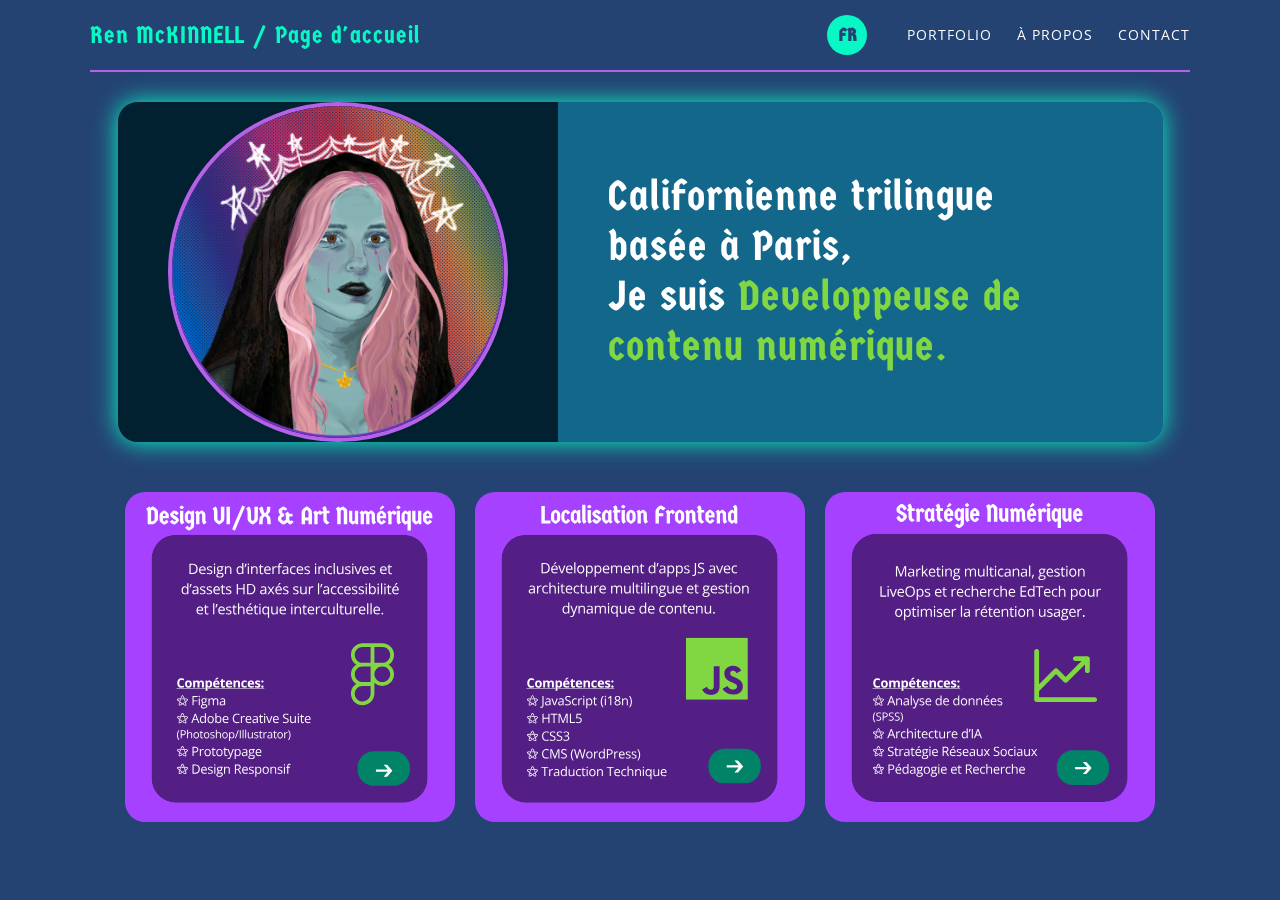
==== index.html @ fdfbebc5 "Add files via upload" ====
<!DOCTYPE html>
<html lang="fr">
<head>
    <meta charset="UTF-8">
    <meta name="viewport" content="width=device-width, initial-scale=1.0">
    <title>Ren McKINNELL / Portfolio</title>
    <link rel="icon" type="image/x-icon" href="figma herobackground.png">
    <link rel="stylesheet" href="styles.css">
    <link rel="preconnect" href="https://fonts.googleapis.com">
    <link rel="preconnect" href="https://fonts.gstatic.com" crossorigin>
    <link href="https://fonts.googleapis.com/css2?family=Germania+One&display=swap" rel="stylesheet">
    <link rel="preconnect" href="https://fonts.googleapis.com">
    <link href="https://fonts.googleapis.com/css2?family=Open+Sans:wght@400;700&display=swap" rel="stylesheet">

</head>
<body>
    <header>
        <div id="tagline">
            <h1>Ren McKINNELL / Page d'accueil</h1>
        </div>
        <a href="portfolio-fake-landing.html" class="language-bubble">FR</a>
        <nav>
            <ul>
                <li><a href="projets.html">PORTFOLIO</a></li>
                <li><a href="apropos.html">À PROPOS</a></li>
                <li><a href="contact.html">CONTACT</a></li>
            </ul>
        </nav>
    </header>
    
    <main>  
<section id="hero">
    <div class="profile-card">
        
        <div class="image-wrapper">
            <img src="portrait.png" alt="Portrait de Ren" class="circular-avatar">
        </div>
        
        <div class="text-content fade-in-text">
            <p>
                Californienne trilingue<br>
                basée à Paris,<br>
                Je suis <span class="highlight">Developpeuse de <br>contenu numérique.</span>
            </p>
        </div>
        
    </div>
</section>

        </section>
 <section id="portfolio-grid">
            <a href="projets.html" class="card-link">

                <svg width="410" height="410" viewBox="0 0 410 410" fill="none" xmlns="http://www.w3.org/2000/svg">
<rect width="410" height="410" rx="20" fill="#A541FF"/>
<g clip-path="url(#clip0_49_137)">
<rect x="33" y="53" width="343" height="333" rx="30" fill="#541F84"/>
<path d="M90.2838 95.4521C90.2838 96.8994 90.0201 98.1094 89.4927 99.082C88.9654 100.049 88.2007 100.778 87.1988 101.271C86.2027 101.757 84.9927 102 83.5689 102H80.0797V89.1504H83.9556C85.2623 89.1504 86.3873 89.3906 87.3306 89.8711C88.274 90.3457 89.0005 91.0518 89.5103 91.9893C90.0259 92.9209 90.2838 94.0752 90.2838 95.4521ZM88.7105 95.5049C88.7105 94.3506 88.5172 93.3984 88.1304 92.6484C87.7496 91.8984 87.1871 91.3418 86.4429 90.9785C85.7047 90.6094 84.7994 90.4248 83.7271 90.4248H81.5738V100.717H83.3931C85.1627 100.717 86.4898 100.28 87.3746 99.4072C88.2652 98.5342 88.7105 97.2334 88.7105 95.5049ZM96.2695 92.1914C97.0898 92.1914 97.7929 92.373 98.3788 92.7363C98.9648 93.0996 99.413 93.6094 99.7236 94.2656C100.034 94.916 100.189 95.6777 100.189 96.5508V97.4561H93.5361C93.5536 98.5869 93.8349 99.4482 94.3798 100.04C94.9247 100.632 95.6923 100.928 96.6825 100.928C97.2919 100.928 97.831 100.872 98.2997 100.761C98.7685 100.649 99.2548 100.485 99.7587 100.269V101.552C99.2724 101.769 98.789 101.927 98.3085 102.026C97.8339 102.126 97.2714 102.176 96.621 102.176C95.6952 102.176 94.8866 101.988 94.1952 101.613C93.5097 101.232 92.9765 100.676 92.5956 99.9434C92.2148 99.2109 92.0243 98.3145 92.0243 97.2539C92.0243 96.2168 92.1972 95.3203 92.5429 94.5645C92.8945 93.8027 93.3866 93.2168 94.0195 92.8066C94.6581 92.3965 95.4081 92.1914 96.2695 92.1914ZM96.2519 93.3867C95.4726 93.3867 94.8515 93.6416 94.3886 94.1514C93.9257 94.6611 93.6503 95.373 93.5624 96.2871H98.6601C98.6542 95.7129 98.5634 95.209 98.3876 94.7754C98.2177 94.3359 97.957 93.9961 97.6054 93.7559C97.2538 93.5098 96.8027 93.3867 96.2519 93.3867ZM108.539 99.3633C108.539 99.9785 108.384 100.497 108.074 100.919C107.769 101.335 107.329 101.648 106.755 101.859C106.187 102.07 105.507 102.176 104.716 102.176C104.042 102.176 103.459 102.123 102.967 102.018C102.475 101.912 102.044 101.763 101.675 101.569V100.225C102.068 100.418 102.536 100.594 103.081 100.752C103.626 100.91 104.183 100.989 104.751 100.989C105.583 100.989 106.187 100.854 106.562 100.585C106.937 100.315 107.124 99.9492 107.124 99.4863C107.124 99.2227 107.048 98.9912 106.896 98.792C106.749 98.5869 106.5 98.3906 106.149 98.2031C105.797 98.0098 105.311 97.7988 104.69 97.5703C104.074 97.3359 103.541 97.1045 103.09 96.876C102.645 96.6416 102.299 96.3574 102.053 96.0234C101.813 95.6895 101.693 95.2559 101.693 94.7227C101.693 93.9082 102.021 93.2842 102.677 92.8506C103.339 92.4111 104.206 92.1914 105.279 92.1914C105.859 92.1914 106.401 92.25 106.905 92.3672C107.414 92.4785 107.889 92.6309 108.328 92.8242L107.836 93.9932C107.438 93.8232 107.013 93.6797 106.562 93.5625C106.111 93.4453 105.651 93.3867 105.182 93.3867C104.508 93.3867 103.99 93.498 103.626 93.7207C103.269 93.9434 103.09 94.248 103.09 94.6348C103.09 94.9336 103.172 95.1797 103.336 95.373C103.506 95.5664 103.776 95.748 104.145 95.918C104.514 96.0879 105 96.2871 105.604 96.5156C106.207 96.7383 106.729 96.9697 107.168 97.21C107.608 97.4443 107.945 97.7314 108.179 98.0713C108.419 98.4053 108.539 98.8359 108.539 99.3633ZM111.985 92.3672V102H110.526V92.3672H111.985ZM111.273 88.7637C111.513 88.7637 111.718 88.8428 111.888 89.001C112.064 89.1533 112.152 89.3936 112.152 89.7217C112.152 90.0439 112.064 90.2842 111.888 90.4424C111.718 90.6006 111.513 90.6797 111.273 90.6797C111.021 90.6797 110.81 90.6006 110.64 90.4424C110.476 90.2842 110.394 90.0439 110.394 89.7217C110.394 89.3936 110.476 89.1533 110.64 89.001C110.81 88.8428 111.021 88.7637 111.273 88.7637ZM117.408 106.324C116.143 106.324 115.167 106.087 114.481 105.612C113.796 105.144 113.453 104.484 113.453 103.635C113.453 103.031 113.644 102.516 114.024 102.088C114.411 101.66 114.944 101.376 115.624 101.235C115.372 101.118 115.155 100.942 114.974 100.708C114.798 100.474 114.71 100.204 114.71 99.8994C114.71 99.5479 114.807 99.2402 115 98.9766C115.199 98.707 115.501 98.4492 115.905 98.2031C115.401 97.998 114.991 97.6523 114.675 97.166C114.364 96.6738 114.209 96.1025 114.209 95.4521C114.209 94.7607 114.353 94.1719 114.64 93.6855C114.927 93.1934 115.343 92.8184 115.888 92.5605C116.433 92.3027 117.092 92.1738 117.865 92.1738C118.035 92.1738 118.205 92.1826 118.375 92.2002C118.551 92.2119 118.718 92.2324 118.876 92.2617C119.034 92.2852 119.172 92.3145 119.289 92.3496H122.594V93.29L120.818 93.5098C120.994 93.7383 121.141 94.0137 121.258 94.3359C121.375 94.6582 121.434 95.0156 121.434 95.4082C121.434 96.3691 121.108 97.1338 120.458 97.7021C119.808 98.2646 118.914 98.5459 117.777 98.5459C117.508 98.5459 117.232 98.5225 116.951 98.4756C116.664 98.6338 116.444 98.8096 116.292 99.0029C116.146 99.1963 116.072 99.4189 116.072 99.6709C116.072 99.8584 116.128 100.008 116.239 100.119C116.356 100.23 116.523 100.312 116.74 100.365C116.957 100.412 117.218 100.436 117.522 100.436H119.219C120.268 100.436 121.07 100.655 121.627 101.095C122.189 101.534 122.471 102.176 122.471 103.02C122.471 104.086 122.037 104.903 121.17 105.472C120.303 106.04 119.049 106.324 117.408 106.324ZM117.452 105.182C118.249 105.182 118.908 105.1 119.43 104.936C119.957 104.777 120.35 104.546 120.607 104.241C120.871 103.942 121.003 103.585 121.003 103.169C121.003 102.782 120.915 102.489 120.739 102.29C120.563 102.097 120.306 101.968 119.966 101.903C119.626 101.833 119.21 101.798 118.718 101.798H117.048C116.614 101.798 116.236 101.865 115.914 102C115.592 102.135 115.343 102.334 115.167 102.598C114.997 102.861 114.912 103.189 114.912 103.582C114.912 104.104 115.132 104.499 115.571 104.769C116.011 105.044 116.638 105.182 117.452 105.182ZM117.83 97.4824C118.527 97.4824 119.052 97.3066 119.403 96.9551C119.755 96.6035 119.931 96.0908 119.931 95.417C119.931 94.6963 119.752 94.1572 119.395 93.7998C119.037 93.4365 118.51 93.2549 117.813 93.2549C117.145 93.2549 116.629 93.4424 116.266 93.8174C115.908 94.1865 115.729 94.7285 115.729 95.4434C115.729 96.0996 115.911 96.6035 116.274 96.9551C116.638 97.3066 117.156 97.4824 117.83 97.4824ZM128.694 92.1914C129.836 92.1914 130.701 92.4727 131.286 93.0352C131.872 93.5918 132.165 94.4883 132.165 95.7246V102H130.724V95.8213C130.724 95.0186 130.539 94.418 130.17 94.0195C129.807 93.6211 129.247 93.4219 128.492 93.4219C127.425 93.4219 126.675 93.7236 126.242 94.3271C125.808 94.9307 125.591 95.8066 125.591 96.9551V102H124.132V92.3672H125.31L125.53 93.7559H125.609C125.814 93.416 126.075 93.1318 126.391 92.9033C126.707 92.6689 127.062 92.4932 127.454 92.376C127.847 92.2529 128.26 92.1914 128.694 92.1914ZM142.555 102.176C141.336 102.176 140.369 101.76 139.654 100.928C138.945 100.096 138.591 98.8594 138.591 97.2188C138.591 95.5605 138.954 94.3096 139.681 93.4658C140.407 92.6162 141.374 92.1914 142.581 92.1914C143.091 92.1914 143.536 92.2588 143.917 92.3936C144.298 92.5283 144.626 92.71 144.901 92.9385C145.177 93.1611 145.408 93.416 145.596 93.7031H145.701C145.678 93.5215 145.654 93.2725 145.631 92.9561C145.607 92.6396 145.596 92.3818 145.596 92.1826V88.3242H147.055V102H145.877L145.657 100.629H145.596C145.414 100.916 145.183 101.177 144.901 101.411C144.626 101.646 144.295 101.833 143.908 101.974C143.527 102.108 143.076 102.176 142.555 102.176ZM142.783 100.963C143.815 100.963 144.544 100.67 144.972 100.084C145.399 99.498 145.613 98.6279 145.613 97.4736V97.21C145.613 95.9854 145.408 95.0449 144.998 94.3887C144.594 93.7324 143.856 93.4043 142.783 93.4043C141.887 93.4043 141.216 93.75 140.771 94.4414C140.325 95.127 140.103 96.0645 140.103 97.2539C140.103 98.4375 140.322 99.3516 140.762 99.9961C141.207 100.641 141.881 100.963 142.783 100.963ZM150.94 89.1504L151.072 89.3438C150.966 89.7715 150.831 90.2314 150.667 90.7236C150.503 91.21 150.325 91.6963 150.131 92.1826C149.938 92.6689 149.745 93.126 149.551 93.5537H148.479C148.567 93.2197 148.655 92.8623 148.743 92.4814C148.836 92.1006 148.924 91.7139 149.006 91.3213C149.088 90.9287 149.162 90.5479 149.226 90.1787C149.296 89.8096 149.355 89.4668 149.402 89.1504H150.94ZM153.946 92.3672V102H152.487V92.3672H153.946ZM153.234 88.7637C153.474 88.7637 153.679 88.8428 153.849 89.001C154.025 89.1533 154.113 89.3936 154.113 89.7217C154.113 90.0439 154.025 90.2842 153.849 90.4424C153.679 90.6006 153.474 90.6797 153.234 90.6797C152.982 90.6797 152.771 90.6006 152.601 90.4424C152.437 90.2842 152.355 90.0439 152.355 89.7217C152.355 89.3936 152.437 89.1533 152.601 89.001C152.771 88.8428 152.982 88.7637 153.234 88.7637ZM161.241 92.1914C162.384 92.1914 163.248 92.4727 163.834 93.0352C164.42 93.5918 164.713 94.4883 164.713 95.7246V102H163.272V95.8213C163.272 95.0186 163.087 94.418 162.718 94.0195C162.355 93.6211 161.795 93.4219 161.039 93.4219C159.973 93.4219 159.223 93.7236 158.789 94.3271C158.356 94.9307 158.139 95.8066 158.139 96.9551V102H156.68V92.3672H157.858L158.077 93.7559H158.156C158.361 93.416 158.622 93.1318 158.939 92.9033C159.255 92.6689 159.61 92.4932 160.002 92.376C160.395 92.2529 160.808 92.1914 161.241 92.1914ZM170.47 100.98C170.71 100.98 170.957 100.96 171.209 100.919C171.46 100.878 171.666 100.828 171.824 100.77V101.903C171.654 101.979 171.417 102.044 171.112 102.097C170.813 102.149 170.52 102.176 170.233 102.176C169.723 102.176 169.26 102.088 168.844 101.912C168.428 101.73 168.094 101.426 167.842 100.998C167.596 100.57 167.473 99.9785 167.473 99.2227V93.5098H166.102V92.7979L167.482 92.2266L168.062 90.1348H168.941V92.3672H171.762V93.5098H168.941V99.1787C168.941 99.7822 169.079 100.233 169.354 100.532C169.635 100.831 170.007 100.98 170.47 100.98ZM177.124 92.1914C177.944 92.1914 178.647 92.373 179.233 92.7363C179.819 93.0996 180.267 93.6094 180.578 94.2656C180.889 94.916 181.044 95.6777 181.044 96.5508V97.4561H174.391C174.408 98.5869 174.689 99.4482 175.234 100.04C175.779 100.632 176.547 100.928 177.537 100.928C178.146 100.928 178.685 100.872 179.154 100.761C179.623 100.649 180.109 100.485 180.613 100.269V101.552C180.127 101.769 179.643 101.927 179.163 102.026C178.688 102.126 178.126 102.176 177.475 102.176C176.55 102.176 175.741 101.988 175.05 101.613C174.364 101.232 173.831 100.676 173.45 99.9434C173.069 99.2109 172.879 98.3145 172.879 97.2539C172.879 96.2168 173.052 95.3203 173.397 94.5645C173.749 93.8027 174.241 93.2168 174.874 92.8066C175.513 92.3965 176.263 92.1914 177.124 92.1914ZM177.106 93.3867C176.327 93.3867 175.706 93.6416 175.243 94.1514C174.78 94.6611 174.505 95.373 174.417 96.2871H179.515C179.509 95.7129 179.418 95.209 179.242 94.7754C179.072 94.3359 178.811 93.9961 178.46 93.7559C178.108 93.5098 177.657 93.3867 177.106 93.3867ZM187.539 92.1914C187.733 92.1914 187.935 92.2031 188.146 92.2266C188.357 92.2441 188.544 92.2705 188.708 92.3057L188.524 93.6592C188.365 93.6182 188.19 93.5859 187.996 93.5625C187.803 93.5391 187.621 93.5273 187.451 93.5273C187.065 93.5273 186.698 93.6064 186.353 93.7646C186.013 93.917 185.714 94.1396 185.456 94.4326C185.198 94.7197 184.996 95.0684 184.85 95.4785C184.703 95.8828 184.63 96.334 184.63 96.832V102H183.162V92.3672H184.375L184.533 94.1426H184.595C184.794 93.7852 185.034 93.46 185.316 93.167C185.597 92.8682 185.922 92.6309 186.291 92.4551C186.666 92.2793 187.082 92.1914 187.539 92.1914ZM194.457 93.5098H192.057V102H190.598V93.5098H188.893V92.8066L190.598 92.3232V91.6816C190.598 90.873 190.718 90.2168 190.959 89.7129C191.199 89.2031 191.547 88.8281 192.004 88.5879C192.462 88.3477 193.018 88.2275 193.674 88.2275C194.044 88.2275 194.38 88.2598 194.685 88.3242C194.996 88.3887 195.268 88.4619 195.503 88.5439L195.125 89.6953C194.925 89.6309 194.7 89.5723 194.448 89.5195C194.202 89.4609 193.95 89.4316 193.692 89.4316C193.135 89.4316 192.722 89.6133 192.453 89.9766C192.189 90.334 192.057 90.8965 192.057 91.6641V92.3672H194.457V93.5098ZM199.476 92.209C200.624 92.209 201.477 92.4668 202.033 92.9824C202.59 93.498 202.868 94.3213 202.868 95.4521V102H201.805L201.523 100.576H201.453C201.184 100.928 200.902 101.224 200.609 101.464C200.316 101.698 199.977 101.877 199.59 102C199.209 102.117 198.74 102.176 198.184 102.176C197.598 102.176 197.076 102.073 196.619 101.868C196.168 101.663 195.811 101.353 195.547 100.937C195.289 100.521 195.16 99.9932 195.16 99.3545C195.16 98.3936 195.541 97.6553 196.303 97.1396C197.064 96.624 198.225 96.3428 199.783 96.2959L201.444 96.2256V95.6367C201.444 94.8047 201.266 94.2217 200.908 93.8877C200.551 93.5537 200.047 93.3867 199.396 93.3867C198.893 93.3867 198.412 93.46 197.955 93.6064C197.498 93.7529 197.064 93.9258 196.654 94.125L196.206 93.0176C196.64 92.7949 197.138 92.6045 197.7 92.4463C198.263 92.2881 198.854 92.209 199.476 92.209ZM201.427 97.2539L199.959 97.3154C198.758 97.3623 197.911 97.5586 197.419 97.9043C196.927 98.25 196.681 98.7393 196.681 99.3721C196.681 99.9229 196.848 100.33 197.182 100.594C197.516 100.857 197.958 100.989 198.509 100.989C199.364 100.989 200.064 100.752 200.609 100.277C201.154 99.8027 201.427 99.0908 201.427 98.1416V97.2539ZM209.372 102.176C208.505 102.176 207.741 101.997 207.078 101.64C206.416 101.282 205.901 100.737 205.532 100.005C205.162 99.2725 204.978 98.3496 204.978 97.2363C204.978 96.0703 205.171 95.1182 205.558 94.3799C205.951 93.6357 206.49 93.085 207.175 92.7275C207.861 92.3701 208.64 92.1914 209.513 92.1914C209.993 92.1914 210.456 92.2412 210.902 92.3408C211.353 92.4346 211.722 92.5547 212.009 92.7012L211.57 93.9229C211.277 93.8057 210.937 93.7002 210.55 93.6064C210.169 93.5127 209.812 93.4658 209.478 93.4658C208.81 93.4658 208.253 93.6094 207.808 93.8965C207.368 94.1836 207.037 94.6055 206.815 95.1621C206.598 95.7188 206.49 96.4043 206.49 97.2188C206.49 97.998 206.595 98.6631 206.806 99.2139C207.023 99.7646 207.342 100.187 207.764 100.479C208.192 100.767 208.725 100.91 209.364 100.91C209.873 100.91 210.333 100.857 210.743 100.752C211.154 100.641 211.526 100.512 211.86 100.365V101.666C211.537 101.83 211.177 101.956 210.779 102.044C210.386 102.132 209.917 102.176 209.372 102.176ZM217.494 92.1914C218.314 92.1914 219.017 92.373 219.603 92.7363C220.189 93.0996 220.637 93.6094 220.948 94.2656C221.258 94.916 221.414 95.6777 221.414 96.5508V97.4561H214.76C214.778 98.5869 215.059 99.4482 215.604 100.04C216.149 100.632 216.917 100.928 217.907 100.928C218.516 100.928 219.055 100.872 219.524 100.761C219.993 100.649 220.479 100.485 220.983 100.269V101.552C220.497 101.769 220.013 101.927 219.533 102.026C219.058 102.126 218.496 102.176 217.845 102.176C216.92 102.176 216.111 101.988 215.42 101.613C214.734 101.232 214.201 100.676 213.82 99.9434C213.439 99.2109 213.249 98.3145 213.249 97.2539C213.249 96.2168 213.422 95.3203 213.767 94.5645C214.119 93.8027 214.611 93.2168 215.244 92.8066C215.883 92.3965 216.633 92.1914 217.494 92.1914ZM217.476 93.3867C216.697 93.3867 216.076 93.6416 215.613 94.1514C215.15 94.6611 214.875 95.373 214.787 96.2871H219.884C219.879 95.7129 219.788 95.209 219.612 94.7754C219.442 94.3359 219.181 93.9961 218.83 93.7559C218.478 93.5098 218.027 93.3867 217.476 93.3867ZM229.764 99.3633C229.764 99.9785 229.608 100.497 229.298 100.919C228.993 101.335 228.554 101.648 227.98 101.859C227.411 102.07 226.731 102.176 225.94 102.176C225.267 102.176 224.684 102.123 224.191 102.018C223.699 101.912 223.269 101.763 222.899 101.569V100.225C223.292 100.418 223.761 100.594 224.306 100.752C224.851 100.91 225.407 100.989 225.976 100.989C226.808 100.989 227.411 100.854 227.786 100.585C228.161 100.315 228.349 99.9492 228.349 99.4863C228.349 99.2227 228.273 98.9912 228.12 98.792C227.974 98.5869 227.725 98.3906 227.373 98.2031C227.022 98.0098 226.535 97.7988 225.914 97.5703C225.299 97.3359 224.766 97.1045 224.314 96.876C223.869 96.6416 223.523 96.3574 223.277 96.0234C223.037 95.6895 222.917 95.2559 222.917 94.7227C222.917 93.9082 223.245 93.2842 223.901 92.8506C224.564 92.4111 225.431 92.1914 226.503 92.1914C227.083 92.1914 227.625 92.25 228.129 92.3672C228.639 92.4785 229.113 92.6309 229.553 92.8242L229.061 93.9932C228.662 93.8232 228.237 93.6797 227.786 93.5625C227.335 93.4453 226.875 93.3867 226.406 93.3867C225.732 93.3867 225.214 93.498 224.851 93.7207C224.493 93.9434 224.314 94.248 224.314 94.6348C224.314 94.9336 224.397 95.1797 224.561 95.373C224.731 95.5664 225 95.748 225.369 95.918C225.738 96.0879 226.225 96.2871 226.828 96.5156C227.432 96.7383 227.953 96.9697 228.393 97.21C228.832 97.4443 229.169 97.7314 229.403 98.0713C229.644 98.4053 229.764 98.8359 229.764 99.3633ZM237.525 92.3672V102H236.066V92.3672H237.525ZM236.813 88.7637C237.053 88.7637 237.259 88.8428 237.428 89.001C237.604 89.1533 237.692 89.3936 237.692 89.7217C237.692 90.0439 237.604 90.2842 237.428 90.4424C237.259 90.6006 237.053 90.6797 236.813 90.6797C236.561 90.6797 236.35 90.6006 236.18 90.4424C236.016 90.2842 235.934 90.0439 235.934 89.7217C235.934 89.3936 236.016 89.1533 236.18 89.001C236.35 88.8428 236.561 88.7637 236.813 88.7637ZM244.82 92.1914C245.963 92.1914 246.827 92.4727 247.413 93.0352C247.999 93.5918 248.292 94.4883 248.292 95.7246V102H246.851V95.8213C246.851 95.0186 246.666 94.418 246.297 94.0195C245.934 93.6211 245.374 93.4219 244.618 93.4219C243.552 93.4219 242.802 93.7236 242.368 94.3271C241.935 94.9307 241.718 95.8066 241.718 96.9551V102H240.259V92.3672H241.437L241.656 93.7559H241.735C241.941 93.416 242.201 93.1318 242.518 92.9033C242.834 92.6689 243.189 92.4932 243.581 92.376C243.974 92.2529 244.387 92.1914 244.82 92.1914ZM254.796 102.176C253.929 102.176 253.165 101.997 252.502 101.64C251.84 101.282 251.325 100.737 250.956 100.005C250.586 99.2725 250.402 98.3496 250.402 97.2363C250.402 96.0703 250.595 95.1182 250.982 94.3799C251.374 93.6357 251.914 93.085 252.599 92.7275C253.285 92.3701 254.064 92.1914 254.937 92.1914C255.417 92.1914 255.88 92.2412 256.326 92.3408C256.777 92.4346 257.146 92.5547 257.433 92.7012L256.994 93.9229C256.701 93.8057 256.361 93.7002 255.974 93.6064C255.593 93.5127 255.236 93.4658 254.902 93.4658C254.234 93.4658 253.677 93.6094 253.232 93.8965C252.792 94.1836 252.461 94.6055 252.239 95.1621C252.022 95.7188 251.914 96.4043 251.914 97.2188C251.914 97.998 252.019 98.6631 252.23 99.2139C252.447 99.7646 252.766 100.187 253.188 100.479C253.616 100.767 254.149 100.91 254.788 100.91C255.297 100.91 255.757 100.857 256.167 100.752C256.578 100.641 256.95 100.512 257.284 100.365V101.666C256.961 101.83 256.601 101.956 256.203 102.044C255.81 102.132 255.341 102.176 254.796 102.176ZM260.677 102H259.209V88.3242H260.677V102ZM271.356 92.3672V102H270.16L269.949 100.646H269.87C269.671 100.98 269.413 101.262 269.097 101.49C268.78 101.719 268.423 101.889 268.025 102C267.632 102.117 267.213 102.176 266.768 102.176C266.006 102.176 265.367 102.053 264.852 101.807C264.336 101.561 263.946 101.18 263.683 100.664C263.425 100.148 263.296 99.4863 263.296 98.6777V92.3672H264.773V98.5723C264.773 99.375 264.954 99.9756 265.318 100.374C265.681 100.767 266.235 100.963 266.979 100.963C267.694 100.963 268.262 100.828 268.684 100.559C269.112 100.289 269.419 99.8936 269.607 99.3721C269.794 98.8447 269.888 98.2002 269.888 97.4385V92.3672H271.356ZM280.312 99.3633C280.312 99.9785 280.157 100.497 279.846 100.919C279.542 101.335 279.102 101.648 278.528 101.859C277.96 102.07 277.28 102.176 276.489 102.176C275.815 102.176 275.232 102.123 274.74 102.018C274.248 101.912 273.817 101.763 273.448 101.569V100.225C273.84 100.418 274.309 100.594 274.854 100.752C275.399 100.91 275.956 100.989 276.524 100.989C277.356 100.989 277.96 100.854 278.335 100.585C278.71 100.315 278.897 99.9492 278.897 99.4863C278.897 99.2227 278.821 98.9912 278.669 98.792C278.522 98.5869 278.273 98.3906 277.921 98.2031C277.57 98.0098 277.084 97.7988 276.462 97.5703C275.847 97.3359 275.314 97.1045 274.863 96.876C274.418 96.6416 274.072 96.3574 273.826 96.0234C273.586 95.6895 273.465 95.2559 273.465 94.7227C273.465 93.9082 273.794 93.2842 274.45 92.8506C275.112 92.4111 275.979 92.1914 277.051 92.1914C277.631 92.1914 278.173 92.25 278.677 92.3672C279.187 92.4785 279.662 92.6309 280.101 92.8242L279.609 93.9932C279.211 93.8232 278.786 93.6797 278.335 93.5625C277.883 93.4453 277.423 93.3867 276.955 93.3867C276.281 93.3867 275.762 93.498 275.399 93.7207C275.042 93.9434 274.863 94.248 274.863 94.6348C274.863 94.9336 274.945 95.1797 275.109 95.373C275.279 95.5664 275.548 95.748 275.918 95.918C276.287 96.0879 276.773 96.2871 277.377 96.5156C277.98 96.7383 278.502 96.9697 278.941 97.21C279.38 97.4443 279.717 97.7314 279.952 98.0713C280.192 98.4053 280.312 98.8359 280.312 99.3633ZM283.758 92.3672V102H282.299V92.3672H283.758ZM283.046 88.7637C283.286 88.7637 283.491 88.8428 283.661 89.001C283.837 89.1533 283.925 89.3936 283.925 89.7217C283.925 90.0439 283.837 90.2842 283.661 90.4424C283.491 90.6006 283.286 90.6797 283.046 90.6797C282.794 90.6797 282.583 90.6006 282.413 90.4424C282.249 90.2842 282.167 90.0439 282.167 89.7217C282.167 89.3936 282.249 89.1533 282.413 89.001C282.583 88.8428 282.794 88.7637 283.046 88.7637ZM288.61 102L284.953 92.3672H286.518L288.636 98.1943C288.783 98.5928 288.932 99.0322 289.084 99.5127C289.237 99.9932 289.342 100.38 289.401 100.673H289.462C289.533 100.38 289.65 99.9932 289.814 99.5127C289.978 99.0264 290.127 98.5869 290.262 98.1943L292.38 92.3672H293.945L290.28 102H288.61ZM298.84 92.1914C299.661 92.1914 300.364 92.373 300.95 92.7363C301.536 93.0996 301.984 93.6094 302.295 94.2656C302.605 94.916 302.76 95.6777 302.76 96.5508V97.4561H296.107C296.125 98.5869 296.406 99.4482 296.951 100.04C297.496 100.632 298.263 100.928 299.254 100.928C299.863 100.928 300.402 100.872 300.871 100.761C301.339 100.649 301.826 100.485 302.33 100.269V101.552C301.843 101.769 301.36 101.927 300.88 102.026C300.405 102.126 299.842 102.176 299.192 102.176C298.266 102.176 297.458 101.988 296.766 101.613C296.081 101.232 295.548 100.676 295.167 99.9434C294.786 99.2109 294.595 98.3145 294.595 97.2539C294.595 96.2168 294.768 95.3203 295.114 94.5645C295.465 93.8027 295.958 93.2168 296.59 92.8066C297.229 92.3965 297.979 92.1914 298.84 92.1914ZM298.823 93.3867C298.044 93.3867 297.423 93.6416 296.96 94.1514C296.497 94.6611 296.221 95.373 296.133 96.2871H301.231C301.225 95.7129 301.134 95.209 300.959 94.7754C300.789 94.3359 300.528 93.9961 300.176 93.7559C299.825 93.5098 299.374 93.3867 298.823 93.3867ZM311.11 99.3633C311.11 99.9785 310.955 100.497 310.645 100.919C310.34 101.335 309.9 101.648 309.326 101.859C308.758 102.07 308.078 102.176 307.287 102.176C306.613 102.176 306.03 102.123 305.538 102.018C305.046 101.912 304.615 101.763 304.246 101.569V100.225C304.639 100.418 305.107 100.594 305.652 100.752C306.197 100.91 306.754 100.989 307.322 100.989C308.154 100.989 308.758 100.854 309.133 100.585C309.508 100.315 309.695 99.9492 309.695 99.4863C309.695 99.2227 309.619 98.9912 309.467 98.792C309.32 98.5869 309.071 98.3906 308.72 98.2031C308.368 98.0098 307.882 97.7988 307.261 97.5703C306.646 97.3359 306.112 97.1045 305.661 96.876C305.216 96.6416 304.87 96.3574 304.624 96.0234C304.384 95.6895 304.264 95.2559 304.264 94.7227C304.264 93.9082 304.592 93.2842 305.248 92.8506C305.91 92.4111 306.777 92.1914 307.85 92.1914C308.43 92.1914 308.972 92.25 309.476 92.3672C309.985 92.4785 310.46 92.6309 310.899 92.8242L310.407 93.9932C310.009 93.8232 309.584 93.6797 309.133 93.5625C308.682 93.4453 308.222 93.3867 307.753 93.3867C307.079 93.3867 306.561 93.498 306.197 93.7207C305.84 93.9434 305.661 94.248 305.661 94.6348C305.661 94.9336 305.743 95.1797 305.907 95.373C306.077 95.5664 306.347 95.748 306.716 95.918C307.085 96.0879 307.571 96.2871 308.175 96.5156C308.778 96.7383 309.3 96.9697 309.739 97.21C310.179 97.4443 310.516 97.7314 310.75 98.0713C310.99 98.4053 311.11 98.8359 311.11 99.3633ZM321.122 92.1914C321.942 92.1914 322.645 92.373 323.231 92.7363C323.817 93.0996 324.265 93.6094 324.576 94.2656C324.886 94.916 325.042 95.6777 325.042 96.5508V97.4561H318.388C318.406 98.5869 318.687 99.4482 319.232 100.04C319.777 100.632 320.545 100.928 321.535 100.928C322.144 100.928 322.683 100.872 323.152 100.761C323.621 100.649 324.107 100.485 324.611 100.269V101.552C324.125 101.769 323.641 101.927 323.161 102.026C322.686 102.126 322.124 102.176 321.473 102.176C320.548 102.176 319.739 101.988 319.048 101.613C318.362 101.232 317.829 100.676 317.448 99.9434C317.067 99.2109 316.877 98.3145 316.877 97.2539C316.877 96.2168 317.05 95.3203 317.395 94.5645C317.747 93.8027 318.239 93.2168 318.872 92.8066C319.51 92.3965 320.26 92.1914 321.122 92.1914ZM321.104 93.3867C320.325 93.3867 319.704 93.6416 319.241 94.1514C318.778 94.6611 318.503 95.373 318.415 96.2871H323.512C323.507 95.7129 323.416 95.209 323.24 94.7754C323.07 94.3359 322.809 93.9961 322.458 93.7559C322.106 93.5098 321.655 93.3867 321.104 93.3867ZM330.272 100.98C330.512 100.98 330.758 100.96 331.01 100.919C331.262 100.878 331.467 100.828 331.625 100.77V101.903C331.455 101.979 331.218 102.044 330.913 102.097C330.614 102.149 330.321 102.176 330.034 102.176C329.524 102.176 329.062 102.088 328.646 101.912C328.23 101.73 327.896 101.426 327.644 100.998C327.398 100.57 327.274 99.9785 327.274 99.2227V93.5098H325.903V92.7979L327.283 92.2266L327.863 90.1348H328.742V92.3672H331.564V93.5098H328.742V99.1787C328.742 99.7822 328.88 100.233 329.155 100.532C329.437 100.831 329.809 100.98 330.272 100.98ZM74.2652 127.176C73.0464 127.176 72.0796 126.76 71.3648 125.928C70.6558 125.096 70.3013 123.859 70.3013 122.219C70.3013 120.561 70.6646 119.31 71.3911 118.466C72.1177 117.616 73.0845 117.191 74.2915 117.191C74.8013 117.191 75.2466 117.259 75.6275 117.394C76.0083 117.528 76.3364 117.71 76.6118 117.938C76.8872 118.161 77.1187 118.416 77.3062 118.703H77.4116C77.3882 118.521 77.3648 118.272 77.3413 117.956C77.3179 117.64 77.3062 117.382 77.3062 117.183V113.324H78.7652V127H77.5874L77.3677 125.629H77.3062C77.1245 125.916 76.8931 126.177 76.6118 126.411C76.3364 126.646 76.0054 126.833 75.6187 126.974C75.2378 127.108 74.7866 127.176 74.2652 127.176ZM74.4937 125.963C75.5249 125.963 76.2544 125.67 76.6821 125.084C77.1099 124.498 77.3237 123.628 77.3237 122.474V122.21C77.3237 120.985 77.1187 120.045 76.7085 119.389C76.3042 118.732 75.5659 118.404 74.4937 118.404C73.5972 118.404 72.9263 118.75 72.481 119.441C72.0357 120.127 71.813 121.064 71.813 122.254C71.813 123.438 72.0327 124.352 72.4722 124.996C72.9175 125.641 73.5913 125.963 74.4937 125.963ZM82.6503 114.15L82.7821 114.344C82.6766 114.771 82.5419 115.231 82.3778 115.724C82.2137 116.21 82.035 116.696 81.8417 117.183C81.6483 117.669 81.455 118.126 81.2616 118.554H80.1893C80.2772 118.22 80.3651 117.862 80.453 117.481C80.5468 117.101 80.6346 116.714 80.7167 116.321C80.7987 115.929 80.8719 115.548 80.9364 115.179C81.0067 114.81 81.0653 114.467 81.1122 114.15H82.6503ZM87.801 117.209C88.9494 117.209 89.802 117.467 90.3586 117.982C90.9153 118.498 91.1936 119.321 91.1936 120.452V127H90.1301L89.8489 125.576H89.7785C89.509 125.928 89.2278 126.224 88.9348 126.464C88.6418 126.698 88.302 126.877 87.9153 127C87.5344 127.117 87.0657 127.176 86.509 127.176C85.9231 127.176 85.4016 127.073 84.9446 126.868C84.4934 126.663 84.136 126.353 83.8723 125.937C83.6145 125.521 83.4856 124.993 83.4856 124.354C83.4856 123.394 83.8664 122.655 84.6282 122.14C85.3899 121.624 86.55 121.343 88.1086 121.296L89.7698 121.226V120.637C89.7698 119.805 89.591 119.222 89.2336 118.888C88.8762 118.554 88.3723 118.387 87.7219 118.387C87.218 118.387 86.7375 118.46 86.2805 118.606C85.8235 118.753 85.3899 118.926 84.9797 119.125L84.5315 118.018C84.9651 117.795 85.4631 117.604 86.0256 117.446C86.5881 117.288 87.1799 117.209 87.801 117.209ZM89.7522 122.254L88.2844 122.315C87.0832 122.362 86.2366 122.559 85.7444 122.904C85.2522 123.25 85.0061 123.739 85.0061 124.372C85.0061 124.923 85.1731 125.33 85.5071 125.594C85.841 125.857 86.2834 125.989 86.8342 125.989C87.6897 125.989 88.3899 125.752 88.9348 125.277C89.4797 124.803 89.7522 124.091 89.7522 123.142V122.254ZM100.071 124.363C100.071 124.979 99.9156 125.497 99.6051 125.919C99.3004 126.335 98.8609 126.648 98.2867 126.859C97.7184 127.07 97.0387 127.176 96.2477 127.176C95.5738 127.176 94.9908 127.123 94.4986 127.018C94.0064 126.912 93.5758 126.763 93.2066 126.569V125.225C93.5992 125.418 94.068 125.594 94.6129 125.752C95.1578 125.91 95.7144 125.989 96.2828 125.989C97.1148 125.989 97.7184 125.854 98.0934 125.585C98.4684 125.315 98.6559 124.949 98.6559 124.486C98.6559 124.223 98.5797 123.991 98.4273 123.792C98.2809 123.587 98.0318 123.391 97.6803 123.203C97.3287 123.01 96.8424 122.799 96.2213 122.57C95.6061 122.336 95.0728 122.104 94.6217 121.876C94.1764 121.642 93.8307 121.357 93.5846 121.023C93.3443 120.689 93.2242 120.256 93.2242 119.723C93.2242 118.908 93.5523 118.284 94.2086 117.851C94.8707 117.411 95.7379 117.191 96.8102 117.191C97.3902 117.191 97.9322 117.25 98.4361 117.367C98.9459 117.479 99.4205 117.631 99.86 117.824L99.3678 118.993C98.9693 118.823 98.5445 118.68 98.0934 118.562C97.6422 118.445 97.1822 118.387 96.7135 118.387C96.0396 118.387 95.5211 118.498 95.1578 118.721C94.8004 118.943 94.6217 119.248 94.6217 119.635C94.6217 119.934 94.7037 120.18 94.8678 120.373C95.0377 120.566 95.3072 120.748 95.6764 120.918C96.0455 121.088 96.5318 121.287 97.1353 121.516C97.7389 121.738 98.2603 121.97 98.6998 122.21C99.1393 122.444 99.4762 122.731 99.7105 123.071C99.9508 123.405 100.071 123.836 100.071 124.363ZM108.289 124.363C108.289 124.979 108.134 125.497 107.823 125.919C107.519 126.335 107.079 126.648 106.505 126.859C105.936 127.07 105.257 127.176 104.466 127.176C103.792 127.176 103.209 127.123 102.717 127.018C102.225 126.912 101.794 126.763 101.425 126.569V125.225C101.817 125.418 102.286 125.594 102.831 125.752C103.376 125.91 103.933 125.989 104.501 125.989C105.333 125.989 105.936 125.854 106.311 125.585C106.686 125.315 106.874 124.949 106.874 124.486C106.874 124.223 106.798 123.991 106.645 123.792C106.499 123.587 106.25 123.391 105.898 123.203C105.547 123.01 105.061 122.799 104.439 122.57C103.824 122.336 103.291 122.104 102.84 121.876C102.394 121.642 102.049 121.357 101.803 121.023C101.562 120.689 101.442 120.256 101.442 119.723C101.442 118.908 101.77 118.284 102.427 117.851C103.089 117.411 103.956 117.191 105.028 117.191C105.608 117.191 106.15 117.25 106.654 117.367C107.164 117.479 107.639 117.631 108.078 117.824L107.586 118.993C107.187 118.823 106.763 118.68 106.311 118.562C105.86 118.445 105.4 118.387 104.932 118.387C104.258 118.387 103.739 118.498 103.376 118.721C103.019 118.943 102.84 119.248 102.84 119.635C102.84 119.934 102.922 120.18 103.086 120.373C103.256 120.566 103.525 120.748 103.894 120.918C104.264 121.088 104.75 121.287 105.353 121.516C105.957 121.738 106.478 121.97 106.918 122.21C107.357 122.444 107.694 122.731 107.929 123.071C108.169 123.405 108.289 123.836 108.289 124.363ZM113.985 117.191C114.805 117.191 115.508 117.373 116.094 117.736C116.68 118.1 117.128 118.609 117.439 119.266C117.749 119.916 117.905 120.678 117.905 121.551V122.456H111.251C111.269 123.587 111.55 124.448 112.095 125.04C112.64 125.632 113.408 125.928 114.398 125.928C115.007 125.928 115.546 125.872 116.015 125.761C116.484 125.649 116.97 125.485 117.474 125.269V126.552C116.988 126.769 116.504 126.927 116.024 127.026C115.549 127.126 114.987 127.176 114.336 127.176C113.41 127.176 112.602 126.988 111.91 126.613C111.225 126.232 110.692 125.676 110.311 124.943C109.93 124.211 109.74 123.314 109.74 122.254C109.74 121.217 109.912 120.32 110.258 119.564C110.61 118.803 111.102 118.217 111.735 117.807C112.373 117.396 113.123 117.191 113.985 117.191ZM113.967 118.387C113.188 118.387 112.567 118.642 112.104 119.151C111.641 119.661 111.366 120.373 111.278 121.287H116.375C116.369 120.713 116.279 120.209 116.103 119.775C115.933 119.336 115.672 118.996 115.321 118.756C114.969 118.51 114.518 118.387 113.967 118.387ZM123.134 125.98C123.375 125.98 123.621 125.96 123.873 125.919C124.125 125.878 124.33 125.828 124.488 125.77V126.903C124.318 126.979 124.081 127.044 123.776 127.097C123.477 127.149 123.184 127.176 122.897 127.176C122.387 127.176 121.924 127.088 121.508 126.912C121.092 126.73 120.758 126.426 120.507 125.998C120.26 125.57 120.137 124.979 120.137 124.223V118.51H118.766V117.798L120.146 117.227L120.726 115.135H121.605V117.367H124.426V118.51H121.605V124.179C121.605 124.782 121.743 125.233 122.018 125.532C122.299 125.831 122.672 125.98 123.134 125.98ZM132.311 124.363C132.311 124.979 132.155 125.497 131.845 125.919C131.54 126.335 131.101 126.648 130.526 126.859C129.958 127.07 129.278 127.176 128.487 127.176C127.814 127.176 127.231 127.123 126.738 127.018C126.246 126.912 125.815 126.763 125.446 126.569V125.225C125.839 125.418 126.308 125.594 126.853 125.752C127.397 125.91 127.954 125.989 128.522 125.989C129.355 125.989 129.958 125.854 130.333 125.585C130.708 125.315 130.896 124.949 130.896 124.486C130.896 124.223 130.819 123.991 130.667 123.792C130.521 123.587 130.272 123.391 129.92 123.203C129.568 123.01 129.082 122.799 128.461 122.57C127.846 122.336 127.313 122.104 126.861 121.876C126.416 121.642 126.07 121.357 125.824 121.023C125.584 120.689 125.464 120.256 125.464 119.723C125.464 118.908 125.792 118.284 126.448 117.851C127.11 117.411 127.978 117.191 129.05 117.191C129.63 117.191 130.172 117.25 130.676 117.367C131.186 117.479 131.66 117.631 132.1 117.824L131.607 118.993C131.209 118.823 130.784 118.68 130.333 118.562C129.882 118.445 129.422 118.387 128.953 118.387C128.279 118.387 127.761 118.498 127.397 118.721C127.04 118.943 126.861 119.248 126.861 119.635C126.861 119.934 126.943 120.18 127.107 120.373C127.277 120.566 127.547 120.748 127.916 120.918C128.285 121.088 128.772 121.287 129.375 121.516C129.979 121.738 130.5 121.97 130.939 122.21C131.379 122.444 131.716 122.731 131.95 123.071C132.19 123.405 132.311 123.836 132.311 124.363ZM148.571 127H147.077V120.944H140.327V127H138.833V114.15H140.327V119.626H147.077V114.15H148.571V127ZM161.948 120.452C161.948 121.899 161.685 123.109 161.157 124.082C160.63 125.049 159.865 125.778 158.863 126.271C157.867 126.757 156.657 127 155.234 127H151.744V114.15H155.62C156.927 114.15 158.052 114.391 158.995 114.871C159.939 115.346 160.665 116.052 161.175 116.989C161.691 117.921 161.948 119.075 161.948 120.452ZM160.375 120.505C160.375 119.351 160.182 118.398 159.795 117.648C159.414 116.898 158.852 116.342 158.108 115.979C157.369 115.609 156.464 115.425 155.392 115.425H153.238V125.717H155.058C156.827 125.717 158.154 125.28 159.039 124.407C159.93 123.534 160.375 122.233 160.375 120.505ZM172.144 117.209C173.293 117.209 174.145 117.467 174.702 117.982C175.259 118.498 175.537 119.321 175.537 120.452V127H174.473L174.192 125.576H174.122C173.852 125.928 173.571 126.224 173.278 126.464C172.985 126.698 172.645 126.877 172.259 127C171.878 127.117 171.409 127.176 170.852 127.176C170.266 127.176 169.745 127.073 169.288 126.868C168.837 126.663 168.479 126.353 168.216 125.937C167.958 125.521 167.829 124.993 167.829 124.354C167.829 123.394 168.21 122.655 168.972 122.14C169.733 121.624 170.893 121.343 172.452 121.296L174.113 121.226V120.637C174.113 119.805 173.934 119.222 173.577 118.888C173.22 118.554 172.716 118.387 172.065 118.387C171.561 118.387 171.081 118.46 170.624 118.606C170.167 118.753 169.733 118.926 169.323 119.125L168.875 118.018C169.308 117.795 169.806 117.604 170.369 117.446C170.931 117.288 171.523 117.209 172.144 117.209ZM174.096 122.254L172.628 122.315C171.427 122.362 170.58 122.559 170.088 122.904C169.596 123.25 169.349 123.739 169.349 124.372C169.349 124.923 169.516 125.33 169.85 125.594C170.184 125.857 170.627 125.989 171.178 125.989C172.033 125.989 172.733 125.752 173.278 125.277C173.823 124.803 174.096 124.091 174.096 123.142V122.254ZM180.477 122.069L177.146 117.367H178.816L181.356 121.076L183.887 117.367H185.539L182.208 122.069L185.724 127H184.054L181.356 123.071L178.64 127H176.987L180.477 122.069ZM190.954 117.191C191.774 117.191 192.477 117.373 193.063 117.736C193.649 118.1 194.097 118.609 194.408 119.266C194.718 119.916 194.874 120.678 194.874 121.551V122.456H188.22C188.238 123.587 188.519 124.448 189.064 125.04C189.609 125.632 190.377 125.928 191.367 125.928C191.976 125.928 192.515 125.872 192.984 125.761C193.453 125.649 193.939 125.485 194.443 125.269V126.552C193.957 126.769 193.473 126.927 192.993 127.026C192.518 127.126 191.956 127.176 191.305 127.176C190.379 127.176 189.571 126.988 188.879 126.613C188.194 126.232 187.661 125.676 187.28 124.943C186.899 124.211 186.709 123.314 186.709 122.254C186.709 121.217 186.881 120.32 187.227 119.564C187.579 118.803 188.071 118.217 188.704 117.807C189.342 117.396 190.092 117.191 190.954 117.191ZM190.936 118.387C190.157 118.387 189.536 118.642 189.073 119.151C188.61 119.661 188.335 120.373 188.247 121.287H193.344C193.338 120.713 193.248 120.209 193.072 119.775C192.902 119.336 192.641 118.996 192.29 118.756C191.938 118.51 191.487 118.387 190.936 118.387ZM193.371 113.21V113.386C193.253 113.556 193.092 113.761 192.887 114.001C192.688 114.235 192.465 114.484 192.219 114.748C191.973 115.006 191.724 115.252 191.472 115.486C191.226 115.721 190.998 115.923 190.787 116.093H189.811V115.882C189.999 115.659 190.204 115.393 190.426 115.082C190.649 114.766 190.866 114.443 191.077 114.115C191.288 113.781 191.463 113.479 191.604 113.21H193.371ZM203.224 124.363C203.224 124.979 203.068 125.497 202.758 125.919C202.453 126.335 202.014 126.648 201.439 126.859C200.871 127.07 200.191 127.176 199.4 127.176C198.726 127.176 198.143 127.123 197.651 127.018C197.159 126.912 196.728 126.763 196.359 126.569V125.225C196.752 125.418 197.221 125.594 197.766 125.752C198.31 125.91 198.867 125.989 199.435 125.989C200.267 125.989 200.871 125.854 201.246 125.585C201.621 125.315 201.809 124.949 201.809 124.486C201.809 124.223 201.732 123.991 201.58 123.792C201.434 123.587 201.184 123.391 200.833 123.203C200.481 123.01 199.995 122.799 199.374 122.57C198.759 122.336 198.225 122.104 197.774 121.876C197.329 121.642 196.983 121.357 196.737 121.023C196.497 120.689 196.377 120.256 196.377 119.723C196.377 118.908 196.705 118.284 197.361 117.851C198.023 117.411 198.891 117.191 199.963 117.191C200.543 117.191 201.085 117.25 201.589 117.367C202.099 117.479 202.573 117.631 203.013 117.824L202.52 118.993C202.122 118.823 201.697 118.68 201.246 118.562C200.795 118.445 200.335 118.387 199.866 118.387C199.192 118.387 198.674 118.498 198.31 118.721C197.953 118.943 197.774 119.248 197.774 119.635C197.774 119.934 197.856 120.18 198.02 120.373C198.19 120.566 198.46 120.748 198.829 120.918C199.198 121.088 199.684 121.287 200.288 121.516C200.892 121.738 201.413 121.97 201.852 122.21C202.292 122.444 202.629 122.731 202.863 123.071C203.103 123.405 203.224 123.836 203.224 124.363ZM215.757 124.363C215.757 124.979 215.602 125.497 215.292 125.919C214.987 126.335 214.548 126.648 213.973 126.859C213.405 127.07 212.725 127.176 211.934 127.176C211.26 127.176 210.677 127.123 210.185 127.018C209.693 126.912 209.262 126.763 208.893 126.569V125.225C209.286 125.418 209.755 125.594 210.299 125.752C210.844 125.91 211.401 125.989 211.969 125.989C212.801 125.989 213.405 125.854 213.78 125.585C214.155 125.315 214.342 124.949 214.342 124.486C214.342 124.223 214.266 123.991 214.114 123.792C213.967 123.587 213.718 123.391 213.367 123.203C213.015 123.01 212.529 122.799 211.908 122.57C211.293 122.336 210.759 122.104 210.308 121.876C209.863 121.642 209.517 121.357 209.271 121.023C209.031 120.689 208.911 120.256 208.911 119.723C208.911 118.908 209.239 118.284 209.895 117.851C210.557 117.411 211.424 117.191 212.497 117.191C213.077 117.191 213.619 117.25 214.123 117.367C214.632 117.479 215.107 117.631 215.547 117.824L215.054 118.993C214.656 118.823 214.231 118.68 213.78 118.562C213.329 118.445 212.869 118.387 212.4 118.387C211.726 118.387 211.208 118.498 210.844 118.721C210.487 118.943 210.308 119.248 210.308 119.635C210.308 119.934 210.39 120.18 210.554 120.373C210.724 120.566 210.994 120.748 211.363 120.918C211.732 121.088 212.218 121.287 212.822 121.516C213.425 121.738 213.947 121.97 214.386 122.21C214.826 122.444 215.163 122.731 215.397 123.071C215.637 123.405 215.757 123.836 215.757 124.363ZM225.698 117.367V127H224.503L224.292 125.646H224.213C224.014 125.98 223.756 126.262 223.439 126.49C223.123 126.719 222.766 126.889 222.367 127C221.975 127.117 221.556 127.176 221.11 127.176C220.349 127.176 219.71 127.053 219.194 126.807C218.679 126.561 218.289 126.18 218.025 125.664C217.768 125.148 217.639 124.486 217.639 123.678V117.367H219.115V123.572C219.115 124.375 219.297 124.976 219.66 125.374C220.023 125.767 220.577 125.963 221.321 125.963C222.036 125.963 222.604 125.828 223.026 125.559C223.454 125.289 223.762 124.894 223.949 124.372C224.137 123.845 224.23 123.2 224.23 122.438V117.367H225.698ZM232.8 117.191C232.994 117.191 233.196 117.203 233.407 117.227C233.618 117.244 233.805 117.271 233.969 117.306L233.785 118.659C233.626 118.618 233.451 118.586 233.257 118.562C233.064 118.539 232.882 118.527 232.712 118.527C232.326 118.527 231.959 118.606 231.614 118.765C231.274 118.917 230.975 119.14 230.717 119.433C230.459 119.72 230.257 120.068 230.111 120.479C229.964 120.883 229.891 121.334 229.891 121.832V127H228.423V117.367H229.636L229.794 119.143H229.856C230.055 118.785 230.295 118.46 230.577 118.167C230.858 117.868 231.183 117.631 231.552 117.455C231.927 117.279 232.343 117.191 232.8 117.191ZM241.212 127H239.744V113.324H241.212V127ZM245.088 114.15L245.22 114.344C245.115 114.771 244.98 115.231 244.816 115.724C244.652 116.21 244.473 116.696 244.28 117.183C244.086 117.669 243.893 118.126 243.7 118.554H242.627C242.715 118.22 242.803 117.862 242.891 117.481C242.985 117.101 243.073 116.714 243.155 116.321C243.237 115.929 243.31 115.548 243.374 115.179C243.445 114.81 243.503 114.467 243.55 114.15H245.088ZM250.239 117.209C251.387 117.209 252.24 117.467 252.797 117.982C253.353 118.498 253.632 119.321 253.632 120.452V127H252.568L252.287 125.576H252.217C251.947 125.928 251.666 126.224 251.373 126.464C251.08 126.698 250.74 126.877 250.353 127C249.972 127.117 249.504 127.176 248.947 127.176C248.361 127.176 247.84 127.073 247.383 126.868C246.931 126.663 246.574 126.353 246.31 125.937C246.053 125.521 245.924 124.993 245.924 124.354C245.924 123.394 246.304 122.655 247.066 122.14C247.828 121.624 248.988 121.343 250.547 121.296L252.208 121.226V120.637C252.208 119.805 252.029 119.222 251.672 118.888C251.314 118.554 250.81 118.387 250.16 118.387C249.656 118.387 249.176 118.46 248.719 118.606C248.262 118.753 247.828 118.926 247.418 119.125L246.97 118.018C247.403 117.795 247.901 117.604 248.464 117.446C249.026 117.288 249.618 117.209 250.239 117.209ZM252.19 122.254L250.722 122.315C249.521 122.362 248.675 122.559 248.182 122.904C247.69 123.25 247.444 123.739 247.444 124.372C247.444 124.923 247.611 125.33 247.945 125.594C248.279 125.857 248.721 125.989 249.272 125.989C250.128 125.989 250.828 125.752 251.373 125.277C251.918 124.803 252.19 124.091 252.19 123.142V122.254ZM260.136 127.176C259.269 127.176 258.504 126.997 257.842 126.64C257.18 126.282 256.664 125.737 256.295 125.005C255.926 124.272 255.741 123.35 255.741 122.236C255.741 121.07 255.935 120.118 256.321 119.38C256.714 118.636 257.253 118.085 257.939 117.728C258.624 117.37 259.403 117.191 260.277 117.191C260.757 117.191 261.22 117.241 261.665 117.341C262.116 117.435 262.486 117.555 262.773 117.701L262.333 118.923C262.04 118.806 261.7 118.7 261.314 118.606C260.933 118.513 260.575 118.466 260.241 118.466C259.573 118.466 259.017 118.609 258.571 118.896C258.132 119.184 257.801 119.605 257.578 120.162C257.361 120.719 257.253 121.404 257.253 122.219C257.253 122.998 257.359 123.663 257.569 124.214C257.786 124.765 258.106 125.187 258.527 125.479C258.955 125.767 259.488 125.91 260.127 125.91C260.637 125.91 261.097 125.857 261.507 125.752C261.917 125.641 262.289 125.512 262.623 125.365V126.666C262.301 126.83 261.941 126.956 261.542 127.044C261.15 127.132 260.681 127.176 260.136 127.176ZM268.407 127.176C267.54 127.176 266.775 126.997 266.113 126.64C265.451 126.282 264.935 125.737 264.566 125.005C264.197 124.272 264.012 123.35 264.012 122.236C264.012 121.07 264.206 120.118 264.592 119.38C264.985 118.636 265.524 118.085 266.209 117.728C266.895 117.37 267.674 117.191 268.547 117.191C269.028 117.191 269.491 117.241 269.936 117.341C270.387 117.435 270.756 117.555 271.043 117.701L270.604 118.923C270.311 118.806 269.971 118.7 269.584 118.606C269.204 118.513 268.846 118.466 268.512 118.466C267.844 118.466 267.288 118.609 266.842 118.896C266.403 119.184 266.072 119.605 265.849 120.162C265.632 120.719 265.524 121.404 265.524 122.219C265.524 122.998 265.629 123.663 265.84 124.214C266.057 124.765 266.376 125.187 266.798 125.479C267.226 125.767 267.759 125.91 268.398 125.91C268.908 125.91 269.368 125.857 269.778 125.752C270.188 125.641 270.56 125.512 270.894 125.365V126.666C270.572 126.83 270.211 126.956 269.813 127.044C269.42 127.132 268.952 127.176 268.407 127.176ZM276.528 117.191C277.349 117.191 278.052 117.373 278.638 117.736C279.224 118.1 279.672 118.609 279.982 119.266C280.293 119.916 280.448 120.678 280.448 121.551V122.456H273.795C273.812 123.587 274.094 124.448 274.639 125.04C275.183 125.632 275.951 125.928 276.941 125.928C277.551 125.928 278.09 125.872 278.558 125.761C279.027 125.649 279.514 125.485 280.017 125.269V126.552C279.531 126.769 279.048 126.927 278.567 127.026C278.093 127.126 277.53 127.176 276.88 127.176C275.954 127.176 275.145 126.988 274.454 126.613C273.768 126.232 273.235 125.676 272.854 124.943C272.474 124.211 272.283 123.314 272.283 122.254C272.283 121.217 272.456 120.32 272.802 119.564C273.153 118.803 273.645 118.217 274.278 117.807C274.917 117.396 275.667 117.191 276.528 117.191ZM276.511 118.387C275.731 118.387 275.11 118.642 274.647 119.151C274.184 119.661 273.909 120.373 273.821 121.287H278.919C278.913 120.713 278.822 120.209 278.646 119.775C278.476 119.336 278.216 118.996 277.864 118.756C277.513 118.51 277.061 118.387 276.511 118.387ZM288.798 124.363C288.798 124.979 288.643 125.497 288.332 125.919C288.028 126.335 287.588 126.648 287.014 126.859C286.446 127.07 285.766 127.176 284.975 127.176C284.301 127.176 283.718 127.123 283.226 127.018C282.734 126.912 282.303 126.763 281.934 126.569V125.225C282.326 125.418 282.795 125.594 283.34 125.752C283.885 125.91 284.442 125.989 285.01 125.989C285.842 125.989 286.446 125.854 286.821 125.585C287.196 125.315 287.383 124.949 287.383 124.486C287.383 124.223 287.307 123.991 287.155 123.792C287.008 123.587 286.759 123.391 286.407 123.203C286.056 123.01 285.57 122.799 284.948 122.57C284.333 122.336 283.8 122.104 283.349 121.876C282.904 121.642 282.558 121.357 282.312 121.023C282.072 120.689 281.951 120.256 281.951 119.723C281.951 118.908 282.28 118.284 282.936 117.851C283.598 117.411 284.465 117.191 285.537 117.191C286.117 117.191 286.659 117.25 287.163 117.367C287.673 117.479 288.148 117.631 288.587 117.824L288.095 118.993C287.697 118.823 287.272 118.68 286.821 118.562C286.369 118.445 285.909 118.387 285.441 118.387C284.767 118.387 284.248 118.498 283.885 118.721C283.528 118.943 283.349 119.248 283.349 119.635C283.349 119.934 283.431 120.18 283.595 120.373C283.765 120.566 284.034 120.748 284.404 120.918C284.773 121.088 285.259 121.287 285.863 121.516C286.466 121.738 286.988 121.97 287.427 122.21C287.866 122.444 288.203 122.731 288.438 123.071C288.678 123.405 288.798 123.836 288.798 124.363ZM297.016 124.363C297.016 124.979 296.861 125.497 296.55 125.919C296.246 126.335 295.806 126.648 295.232 126.859C294.664 127.07 293.984 127.176 293.193 127.176C292.519 127.176 291.936 127.123 291.444 127.018C290.952 126.912 290.521 126.763 290.152 126.569V125.225C290.545 125.418 291.013 125.594 291.558 125.752C292.103 125.91 292.66 125.989 293.228 125.989C294.06 125.989 294.664 125.854 295.039 125.585C295.414 125.315 295.601 124.949 295.601 124.486C295.601 124.223 295.525 123.991 295.373 123.792C295.226 123.587 294.977 123.391 294.626 123.203C294.274 123.01 293.788 122.799 293.167 122.57C292.551 122.336 292.018 122.104 291.567 121.876C291.122 121.642 290.776 121.357 290.53 121.023C290.29 120.689 290.17 120.256 290.17 119.723C290.17 118.908 290.498 118.284 291.154 117.851C291.816 117.411 292.683 117.191 293.755 117.191C294.336 117.191 294.878 117.25 295.381 117.367C295.891 117.479 296.366 117.631 296.805 117.824L296.313 118.993C295.915 118.823 295.49 118.68 295.039 118.562C294.587 118.445 294.128 118.387 293.659 118.387C292.985 118.387 292.466 118.498 292.103 118.721C291.746 118.943 291.567 119.248 291.567 119.635C291.567 119.934 291.649 120.18 291.813 120.373C291.983 120.566 292.253 120.748 292.622 120.918C292.991 121.088 293.477 121.287 294.081 121.516C294.684 121.738 295.206 121.97 295.645 122.21C296.085 122.444 296.421 122.731 296.656 123.071C296.896 123.405 297.016 123.836 297.016 124.363ZM300.462 117.367V127H299.003V117.367H300.462ZM299.75 113.764C299.99 113.764 300.195 113.843 300.365 114.001C300.541 114.153 300.629 114.394 300.629 114.722C300.629 115.044 300.541 115.284 300.365 115.442C300.195 115.601 299.99 115.68 299.75 115.68C299.498 115.68 299.287 115.601 299.117 115.442C298.953 115.284 298.871 115.044 298.871 114.722C298.871 114.394 298.953 114.153 299.117 114.001C299.287 113.843 299.498 113.764 299.75 113.764ZM304.655 113.324V116.743C304.655 117.136 304.643 117.517 304.619 117.886C304.602 118.255 304.587 118.542 304.576 118.747H304.655C304.918 118.313 305.299 117.947 305.797 117.648C306.295 117.35 306.931 117.2 307.704 117.2C308.911 117.2 309.872 117.619 310.587 118.457C311.308 119.289 311.668 120.528 311.668 122.175C311.668 123.259 311.504 124.173 311.176 124.917C310.848 125.661 310.385 126.224 309.787 126.604C309.19 126.985 308.484 127.176 307.669 127.176C306.908 127.176 306.281 127.035 305.788 126.754C305.302 126.467 304.927 126.118 304.663 125.708H304.549L304.25 127H303.196V113.324H304.655ZM307.467 118.422C306.77 118.422 306.216 118.56 305.806 118.835C305.396 119.104 305.1 119.515 304.918 120.065C304.742 120.61 304.655 121.302 304.655 122.14V122.219C304.655 123.432 304.857 124.36 305.261 125.005C305.665 125.644 306.401 125.963 307.467 125.963C308.364 125.963 309.034 125.635 309.48 124.979C309.931 124.322 310.157 123.385 310.157 122.166C310.157 120.924 309.934 119.989 309.489 119.362C309.049 118.735 308.375 118.422 307.467 118.422ZM315.316 117.367V127H313.857V117.367H315.316ZM314.604 113.764C314.844 113.764 315.049 113.843 315.219 114.001C315.395 114.153 315.483 114.394 315.483 114.722C315.483 115.044 315.395 115.284 315.219 115.442C315.049 115.601 314.844 115.68 314.604 115.68C314.352 115.68 314.141 115.601 313.971 115.442C313.807 115.284 313.725 115.044 313.725 114.722C313.725 114.394 313.807 114.153 313.971 114.001C314.141 113.843 314.352 113.764 314.604 113.764ZM319.518 127H318.05V113.324H319.518V127ZM323.702 117.367V127H322.243V117.367H323.702ZM322.99 113.764C323.23 113.764 323.435 113.843 323.605 114.001C323.781 114.153 323.869 114.394 323.869 114.722C323.869 115.044 323.781 115.284 323.605 115.442C323.435 115.601 323.23 115.68 322.99 115.68C322.738 115.68 322.527 115.601 322.357 115.442C322.193 115.284 322.111 115.044 322.111 114.722C322.111 114.394 322.193 114.153 322.357 114.001C322.527 113.843 322.738 113.764 322.99 113.764ZM329.547 125.98C329.787 125.98 330.033 125.96 330.285 125.919C330.537 125.878 330.742 125.828 330.9 125.77V126.903C330.73 126.979 330.493 127.044 330.188 127.097C329.889 127.149 329.596 127.176 329.309 127.176C328.8 127.176 328.337 127.088 327.921 126.912C327.505 126.73 327.171 126.426 326.919 125.998C326.673 125.57 326.55 124.979 326.55 124.223V118.51H325.178V117.798L326.558 117.227L327.138 115.135H328.017V117.367H330.839V118.51H328.017V124.179C328.017 124.782 328.155 125.233 328.43 125.532C328.712 125.831 329.084 125.98 329.547 125.98ZM336.2 117.191C337.021 117.191 337.724 117.373 338.31 117.736C338.896 118.1 339.344 118.609 339.654 119.266C339.965 119.916 340.12 120.678 340.12 121.551V122.456H333.467C333.484 123.587 333.766 124.448 334.311 125.04C334.856 125.632 335.623 125.928 336.613 125.928C337.223 125.928 337.762 125.872 338.231 125.761C338.699 125.649 339.186 125.485 339.69 125.269V126.552C339.203 126.769 338.72 126.927 338.239 127.026C337.765 127.126 337.202 127.176 336.552 127.176C335.626 127.176 334.818 126.988 334.126 126.613C333.441 126.232 332.907 125.676 332.526 124.943C332.146 124.211 331.955 123.314 331.955 122.254C331.955 121.217 332.128 120.32 332.474 119.564C332.825 118.803 333.318 118.217 333.95 117.807C334.589 117.396 335.339 117.191 336.2 117.191ZM336.183 118.387C335.403 118.387 334.782 118.642 334.319 119.151C333.857 119.661 333.581 120.373 333.493 121.287H338.591C338.585 120.713 338.494 120.209 338.318 119.775C338.149 119.336 337.888 118.996 337.536 118.756C337.185 118.51 336.734 118.387 336.183 118.387ZM338.617 113.21V113.386C338.5 113.556 338.339 113.761 338.134 114.001C337.935 114.235 337.712 114.484 337.466 114.748C337.22 115.006 336.971 115.252 336.719 115.486C336.473 115.721 336.244 115.923 336.033 116.093H335.058V115.882C335.245 115.659 335.45 115.393 335.673 115.082C335.896 114.766 336.112 114.443 336.323 114.115C336.534 113.781 336.71 113.479 336.851 113.21H338.617ZM93.1054 142.191C93.9257 142.191 94.6288 142.373 95.2148 142.736C95.8007 143.1 96.2489 143.609 96.5595 144.266C96.87 144.916 97.0253 145.678 97.0253 146.551V147.456H90.372C90.3896 148.587 90.6708 149.448 91.2157 150.04C91.7607 150.632 92.5282 150.928 93.5185 150.928C94.1279 150.928 94.6669 150.872 95.1357 150.761C95.6044 150.649 96.0907 150.485 96.5947 150.269V151.552C96.1083 151.769 95.6249 151.927 95.1445 152.026C94.6698 152.126 94.1073 152.176 93.457 152.176C92.5312 152.176 91.7226 151.988 91.0312 151.613C90.3456 151.232 89.8124 150.676 89.4316 149.943C89.0507 149.211 88.8603 148.314 88.8603 147.254C88.8603 146.217 89.0331 145.32 89.3788 144.564C89.7304 143.803 90.2226 143.217 90.8554 142.807C91.4941 142.396 92.2441 142.191 93.1054 142.191ZM93.0878 143.387C92.3085 143.387 91.6874 143.642 91.2245 144.151C90.7616 144.661 90.4863 145.373 90.3984 146.287H95.496C95.4902 145.713 95.3993 145.209 95.2236 144.775C95.0536 144.336 94.7929 143.996 94.4413 143.756C94.0898 143.51 93.6386 143.387 93.0878 143.387ZM102.255 150.98C102.495 150.98 102.741 150.96 102.993 150.919C103.245 150.878 103.45 150.828 103.609 150.77V151.903C103.439 151.979 103.201 152.044 102.897 152.097C102.598 152.149 102.305 152.176 102.018 152.176C101.508 152.176 101.045 152.088 100.629 151.912C100.213 151.73 99.8792 151.426 99.6272 150.998C99.3811 150.57 99.2581 149.979 99.2581 149.223V143.51H97.887V142.798L99.2669 142.227L99.847 140.135H100.726V142.367H103.547V143.51H100.726V149.179C100.726 149.782 100.864 150.233 101.139 150.532C101.42 150.831 101.792 150.98 102.255 150.98ZM110.983 152H109.516V138.324H110.983V152ZM114.86 139.15L114.992 139.344C114.886 139.771 114.751 140.231 114.587 140.724C114.423 141.21 114.244 141.696 114.051 142.183C113.858 142.669 113.664 143.126 113.471 143.554H112.399C112.487 143.22 112.575 142.862 112.662 142.481C112.756 142.101 112.844 141.714 112.926 141.321C113.008 140.929 113.081 140.548 113.146 140.179C113.216 139.81 113.275 139.467 113.322 139.15H114.86ZM120.116 142.191C120.936 142.191 121.639 142.373 122.225 142.736C122.811 143.1 123.259 143.609 123.57 144.266C123.881 144.916 124.036 145.678 124.036 146.551V147.456H117.383C117.4 148.587 117.681 149.448 118.226 150.04C118.771 150.632 119.539 150.928 120.529 150.928C121.138 150.928 121.677 150.872 122.146 150.761C122.615 150.649 123.101 150.485 123.605 150.269V151.552C123.119 151.769 122.635 151.927 122.155 152.026C121.68 152.126 121.118 152.176 120.468 152.176C119.542 152.176 118.733 151.988 118.042 151.613C117.356 151.232 116.823 150.676 116.442 149.943C116.061 149.211 115.871 148.314 115.871 147.254C115.871 146.217 116.044 145.32 116.389 144.564C116.741 143.803 117.233 143.217 117.866 142.807C118.505 142.396 119.255 142.191 120.116 142.191ZM120.098 143.387C119.319 143.387 118.698 143.642 118.235 144.151C117.772 144.661 117.497 145.373 117.409 146.287H122.507C122.501 145.713 122.41 145.209 122.234 144.775C122.064 144.336 121.803 143.996 121.452 143.756C121.1 143.51 120.649 143.387 120.098 143.387ZM132.386 149.363C132.386 149.979 132.231 150.497 131.92 150.919C131.615 151.335 131.176 151.648 130.602 151.859C130.033 152.07 129.354 152.176 128.563 152.176C127.889 152.176 127.306 152.123 126.814 152.018C126.321 151.912 125.891 151.763 125.522 151.569V150.225C125.914 150.418 126.383 150.594 126.928 150.752C127.473 150.91 128.029 150.989 128.598 150.989C129.43 150.989 130.033 150.854 130.408 150.585C130.783 150.315 130.971 149.949 130.971 149.486C130.971 149.223 130.895 148.991 130.742 148.792C130.596 148.587 130.347 148.391 129.995 148.203C129.644 148.01 129.157 147.799 128.536 147.57C127.921 147.336 127.388 147.104 126.937 146.876C126.491 146.642 126.146 146.357 125.899 146.023C125.659 145.689 125.539 145.256 125.539 144.723C125.539 143.908 125.867 143.284 126.524 142.851C127.186 142.411 128.053 142.191 129.125 142.191C129.705 142.191 130.247 142.25 130.751 142.367C131.261 142.479 131.735 142.631 132.175 142.824L131.683 143.993C131.284 143.823 130.859 143.68 130.408 143.562C129.957 143.445 129.497 143.387 129.028 143.387C128.355 143.387 127.836 143.498 127.473 143.721C127.115 143.943 126.937 144.248 126.937 144.635C126.937 144.934 127.019 145.18 127.183 145.373C127.353 145.566 127.622 145.748 127.991 145.918C128.36 146.088 128.847 146.287 129.45 146.516C130.054 146.738 130.575 146.97 131.015 147.21C131.454 147.444 131.791 147.731 132.025 148.071C132.266 148.405 132.386 148.836 132.386 149.363ZM137.484 150.98C137.724 150.98 137.97 150.96 138.222 150.919C138.474 150.878 138.679 150.828 138.837 150.77V151.903C138.667 151.979 138.43 152.044 138.125 152.097C137.827 152.149 137.534 152.176 137.247 152.176C136.737 152.176 136.274 152.088 135.858 151.912C135.442 151.73 135.108 151.426 134.856 150.998C134.61 150.57 134.487 149.979 134.487 149.223V143.51H133.116V142.798L134.496 142.227L135.076 140.135H135.955V142.367H138.776V143.51H135.955V149.179C135.955 149.782 136.092 150.233 136.368 150.532C136.649 150.831 137.021 150.98 137.484 150.98ZM141.887 138.324V142.411C141.887 142.646 141.882 142.883 141.87 143.123C141.858 143.357 141.838 143.574 141.808 143.773H141.905C142.104 143.434 142.356 143.149 142.661 142.921C142.971 142.687 143.323 142.511 143.716 142.394C144.108 142.271 144.524 142.209 144.964 142.209C145.737 142.209 146.382 142.332 146.897 142.578C147.419 142.824 147.808 143.205 148.066 143.721C148.33 144.236 148.462 144.904 148.462 145.725V152H147.02V145.821C147.02 145.019 146.836 144.418 146.467 144.02C146.103 143.621 145.544 143.422 144.788 143.422C144.073 143.422 143.502 143.56 143.074 143.835C142.652 144.104 142.347 144.503 142.16 145.03C141.978 145.558 141.887 146.202 141.887 146.964V152H140.429V138.324H141.887ZM154.817 142.191C155.637 142.191 156.34 142.373 156.926 142.736C157.512 143.1 157.96 143.609 158.271 144.266C158.581 144.916 158.736 145.678 158.736 146.551V147.456H152.083C152.101 148.587 152.382 149.448 152.927 150.04C153.472 150.632 154.239 150.928 155.23 150.928C155.839 150.928 156.378 150.872 156.847 150.761C157.316 150.649 157.802 150.485 158.306 150.269V151.552C157.819 151.769 157.336 151.927 156.856 152.026C156.381 152.126 155.819 152.176 155.168 152.176C154.242 152.176 153.434 151.988 152.742 151.613C152.057 151.232 151.524 150.676 151.143 149.943C150.762 149.211 150.571 148.314 150.571 147.254C150.571 146.217 150.744 145.32 151.09 144.564C151.442 143.803 151.934 143.217 152.567 142.807C153.205 142.396 153.955 142.191 154.817 142.191ZM154.799 143.387C154.02 143.387 153.399 143.642 152.936 144.151C152.473 144.661 152.197 145.373 152.11 146.287H157.207C157.201 145.713 157.111 145.209 156.935 144.775C156.765 144.336 156.504 143.996 156.152 143.756C155.801 143.51 155.35 143.387 154.799 143.387ZM157.234 138.21V138.386C157.116 138.556 156.955 138.761 156.75 139.001C156.551 139.235 156.328 139.484 156.082 139.748C155.836 140.006 155.587 140.252 155.335 140.486C155.089 140.721 154.861 140.923 154.65 141.093H153.674V140.882C153.861 140.659 154.067 140.393 154.289 140.082C154.512 139.766 154.729 139.443 154.94 139.115C155.151 138.781 155.326 138.479 155.467 138.21H157.234ZM163.966 150.98C164.207 150.98 164.453 150.96 164.705 150.919C164.957 150.878 165.162 150.828 165.32 150.77V151.903C165.15 151.979 164.913 152.044 164.608 152.097C164.309 152.149 164.016 152.176 163.729 152.176C163.219 152.176 162.756 152.088 162.34 151.912C161.924 151.73 161.59 151.426 161.338 150.998C161.092 150.57 160.969 149.979 160.969 149.223V143.51H159.598V142.798L160.978 142.227L161.558 140.135H162.437V142.367H165.258V143.51H162.437V149.179C162.437 149.782 162.575 150.233 162.85 150.532C163.131 150.831 163.503 150.98 163.966 150.98ZM168.37 142.367V152H166.911V142.367H168.37ZM167.658 138.764C167.898 138.764 168.103 138.843 168.273 139.001C168.449 139.153 168.537 139.394 168.537 139.722C168.537 140.044 168.449 140.284 168.273 140.442C168.103 140.601 167.898 140.68 167.658 140.68C167.406 140.68 167.195 140.601 167.025 140.442C166.861 140.284 166.779 140.044 166.779 139.722C166.779 139.394 166.861 139.153 167.025 139.001C167.195 138.843 167.406 138.764 167.658 138.764ZM177.564 156.307V152.176C177.564 151.947 177.57 151.684 177.581 151.385C177.593 151.086 177.614 150.828 177.643 150.611H177.546C177.277 151.057 176.893 151.429 176.395 151.728C175.897 152.026 175.255 152.176 174.47 152.176C173.292 152.176 172.346 151.76 171.631 150.928C170.916 150.096 170.559 148.854 170.559 147.201C170.559 146.117 170.723 145.203 171.051 144.459C171.379 143.715 171.842 143.152 172.44 142.771C173.043 142.385 173.746 142.191 174.549 142.191C175.317 142.191 175.944 142.344 176.43 142.648C176.916 142.947 177.297 143.313 177.573 143.747H177.643L177.863 142.367H179.023V156.307H177.564ZM174.742 150.963C175.422 150.963 175.967 150.837 176.377 150.585C176.787 150.327 177.086 149.94 177.274 149.425C177.467 148.909 177.57 148.268 177.581 147.5V147.192C177.581 145.95 177.37 145.01 176.948 144.371C176.527 143.727 175.791 143.404 174.742 143.404C173.84 143.404 173.169 143.75 172.73 144.441C172.29 145.127 172.071 146.059 172.071 147.236C172.071 148.414 172.29 149.331 172.73 149.987C173.169 150.638 173.84 150.963 174.742 150.963ZM189.719 142.367V152H188.524L188.313 150.646H188.234C188.035 150.98 187.777 151.262 187.461 151.49C187.144 151.719 186.787 151.889 186.388 152C185.996 152.117 185.577 152.176 185.131 152.176C184.37 152.176 183.731 152.053 183.215 151.807C182.7 151.561 182.31 151.18 182.046 150.664C181.789 150.148 181.66 149.486 181.66 148.678V142.367H183.136V148.572C183.136 149.375 183.318 149.976 183.681 150.374C184.045 150.767 184.598 150.963 185.342 150.963C186.057 150.963 186.626 150.828 187.047 150.559C187.475 150.289 187.783 149.894 187.97 149.372C188.158 148.845 188.252 148.2 188.252 147.438V142.367H189.719ZM196.153 142.191C196.974 142.191 197.677 142.373 198.263 142.736C198.849 143.1 199.297 143.609 199.607 144.266C199.918 144.916 200.073 145.678 200.073 146.551V147.456H193.42C193.437 148.587 193.719 149.448 194.264 150.04C194.809 150.632 195.576 150.928 196.566 150.928C197.176 150.928 197.715 150.872 198.184 150.761C198.652 150.649 199.139 150.485 199.643 150.269V151.552C199.156 151.769 198.673 151.927 198.192 152.026C197.718 152.126 197.155 152.176 196.505 152.176C195.579 152.176 194.77 151.988 194.079 151.613C193.394 151.232 192.86 150.676 192.479 149.943C192.099 149.211 191.908 148.314 191.908 147.254C191.908 146.217 192.081 145.32 192.427 144.564C192.778 143.803 193.27 143.217 193.903 142.807C194.542 142.396 195.292 142.191 196.153 142.191ZM196.136 143.387C195.356 143.387 194.735 143.642 194.272 144.151C193.81 144.661 193.534 145.373 193.446 146.287H198.544C198.538 145.713 198.447 145.209 198.271 144.775C198.102 144.336 197.841 143.996 197.489 143.756C197.138 143.51 196.686 143.387 196.136 143.387ZM207.966 142.367V152H206.508V142.367H207.966ZM207.255 138.764C207.495 138.764 207.7 138.843 207.87 139.001C208.046 139.153 208.133 139.394 208.133 139.722C208.133 140.044 208.046 140.284 207.87 140.442C207.7 140.601 207.495 140.68 207.255 140.68C207.003 140.68 206.792 140.601 206.622 140.442C206.458 140.284 206.376 140.044 206.376 139.722C206.376 139.394 206.458 139.153 206.622 139.001C206.792 138.843 207.003 138.764 207.255 138.764ZM215.262 142.191C216.404 142.191 217.269 142.473 217.855 143.035C218.44 143.592 218.733 144.488 218.733 145.725V152H217.292V145.821C217.292 145.019 217.107 144.418 216.738 144.02C216.375 143.621 215.815 143.422 215.06 143.422C213.993 143.422 213.243 143.724 212.81 144.327C212.376 144.931 212.159 145.807 212.159 146.955V152H210.7V142.367H211.878L212.098 143.756H212.177C212.382 143.416 212.643 143.132 212.959 142.903C213.275 142.669 213.63 142.493 214.022 142.376C214.415 142.253 214.828 142.191 215.262 142.191ZM224.491 150.98C224.731 150.98 224.977 150.96 225.229 150.919C225.481 150.878 225.686 150.828 225.844 150.77V151.903C225.674 151.979 225.437 152.044 225.132 152.097C224.833 152.149 224.54 152.176 224.253 152.176C223.744 152.176 223.281 152.088 222.865 151.912C222.449 151.73 222.115 151.426 221.863 150.998C221.617 150.57 221.494 149.979 221.494 149.223V143.51H220.122V142.798L221.502 142.227L222.082 140.135H222.961V142.367H225.783V143.51H222.961V149.179C222.961 149.782 223.099 150.233 223.374 150.532C223.656 150.831 224.028 150.98 224.491 150.98ZM231.144 142.191C231.965 142.191 232.668 142.373 233.254 142.736C233.84 143.1 234.288 143.609 234.598 144.266C234.909 144.916 235.064 145.678 235.064 146.551V147.456H228.411C228.428 148.587 228.71 149.448 229.255 150.04C229.8 150.632 230.567 150.928 231.557 150.928C232.167 150.928 232.706 150.872 233.175 150.761C233.643 150.649 234.13 150.485 234.634 150.269V151.552C234.147 151.769 233.664 151.927 233.183 152.026C232.709 152.126 232.146 152.176 231.496 152.176C230.57 152.176 229.761 151.988 229.07 151.613C228.385 151.232 227.851 150.676 227.47 149.943C227.09 149.211 226.899 148.314 226.899 147.254C226.899 146.217 227.072 145.32 227.418 144.564C227.769 143.803 228.261 143.217 228.894 142.807C229.533 142.396 230.283 142.191 231.144 142.191ZM231.127 143.387C230.347 143.387 229.726 143.642 229.263 144.151C228.801 144.661 228.525 145.373 228.437 146.287H233.535C233.529 145.713 233.438 145.209 233.262 144.775C233.093 144.336 232.832 143.996 232.48 143.756C232.129 143.51 231.678 143.387 231.127 143.387ZM241.56 142.191C241.753 142.191 241.955 142.203 242.166 142.227C242.377 142.244 242.565 142.271 242.729 142.306L242.544 143.659C242.386 143.618 242.21 143.586 242.017 143.562C241.823 143.539 241.642 143.527 241.472 143.527C241.085 143.527 240.719 143.606 240.373 143.765C240.033 143.917 239.734 144.14 239.477 144.433C239.219 144.72 239.017 145.068 238.87 145.479C238.724 145.883 238.651 146.334 238.651 146.832V152H237.183V142.367H238.396L238.554 144.143H238.615C238.815 143.785 239.055 143.46 239.336 143.167C239.617 142.868 239.943 142.631 240.312 142.455C240.687 142.279 241.103 142.191 241.56 142.191ZM248.046 152.176C247.179 152.176 246.415 151.997 245.752 151.64C245.09 151.282 244.575 150.737 244.206 150.005C243.836 149.272 243.652 148.35 243.652 147.236C243.652 146.07 243.845 145.118 244.232 144.38C244.624 143.636 245.164 143.085 245.849 142.728C246.535 142.37 247.314 142.191 248.187 142.191C248.667 142.191 249.13 142.241 249.576 142.341C250.027 142.435 250.396 142.555 250.683 142.701L250.244 143.923C249.951 143.806 249.611 143.7 249.224 143.606C248.843 143.513 248.486 143.466 248.152 143.466C247.484 143.466 246.927 143.609 246.482 143.896C246.042 144.184 245.711 144.605 245.489 145.162C245.272 145.719 245.164 146.404 245.164 147.219C245.164 147.998 245.269 148.663 245.48 149.214C245.697 149.765 246.016 150.187 246.438 150.479C246.866 150.767 247.399 150.91 248.038 150.91C248.547 150.91 249.007 150.857 249.417 150.752C249.828 150.641 250.2 150.512 250.534 150.365V151.666C250.211 151.83 249.851 151.956 249.453 152.044C249.06 152.132 248.591 152.176 248.046 152.176ZM260.413 142.367V152H259.218L259.007 150.646H258.928C258.728 150.98 258.471 151.262 258.154 151.49C257.838 151.719 257.48 151.889 257.082 152C256.689 152.117 256.27 152.176 255.825 152.176C255.063 152.176 254.425 152.053 253.909 151.807C253.393 151.561 253.004 151.18 252.74 150.664C252.482 150.148 252.353 149.486 252.353 148.678V142.367H253.83V148.572C253.83 149.375 254.012 149.976 254.375 150.374C254.738 150.767 255.292 150.963 256.036 150.963C256.751 150.963 257.319 150.828 257.741 150.559C258.169 150.289 258.476 149.894 258.664 149.372C258.851 148.845 258.945 148.2 258.945 147.438V142.367H260.413ZM264.606 152H263.138V138.324H264.606V152ZM270.442 150.98C270.682 150.98 270.928 150.96 271.18 150.919C271.432 150.878 271.637 150.828 271.795 150.77V151.903C271.626 151.979 271.388 152.044 271.084 152.097C270.785 152.149 270.492 152.176 270.205 152.176C269.695 152.176 269.232 152.088 268.816 151.912C268.4 151.73 268.066 151.426 267.814 150.998C267.568 150.57 267.445 149.979 267.445 149.223V143.51H266.074V142.798L267.454 142.227L268.034 140.135H268.913V142.367H271.734V143.51H268.913V149.179C268.913 149.782 269.05 150.233 269.326 150.532C269.607 150.831 269.979 150.98 270.442 150.98ZM281.341 142.367V152H280.145L279.934 150.646H279.855C279.656 150.98 279.398 151.262 279.082 151.49C278.766 151.719 278.408 151.889 278.01 152C277.617 152.117 277.198 152.176 276.753 152.176C275.991 152.176 275.352 152.053 274.837 151.807C274.321 151.561 273.932 151.18 273.668 150.664C273.41 150.148 273.281 149.486 273.281 148.678V142.367H274.758V148.572C274.758 149.375 274.939 149.976 275.303 150.374C275.666 150.767 276.22 150.963 276.964 150.963C277.679 150.963 278.247 150.828 278.669 150.559C279.097 150.289 279.404 149.894 279.592 149.372C279.779 148.845 279.873 148.2 279.873 147.438V142.367H281.341ZM288.443 142.191C288.636 142.191 288.838 142.203 289.049 142.227C289.26 142.244 289.448 142.271 289.612 142.306L289.427 143.659C289.269 143.618 289.093 143.586 288.9 143.562C288.706 143.539 288.525 143.527 288.355 143.527C287.968 143.527 287.602 143.606 287.256 143.765C286.916 143.917 286.617 144.14 286.36 144.433C286.102 144.72 285.9 145.068 285.753 145.479C285.607 145.883 285.533 146.334 285.533 146.832V152H284.066V142.367H285.279L285.437 144.143H285.498C285.698 143.785 285.938 143.46 286.219 143.167C286.5 142.868 286.825 142.631 287.195 142.455C287.57 142.279 287.986 142.191 288.443 142.191ZM294.78 142.191C295.6 142.191 296.303 142.373 296.889 142.736C297.475 143.1 297.923 143.609 298.234 144.266C298.545 144.916 298.7 145.678 298.7 146.551V147.456H292.047C292.064 148.587 292.345 149.448 292.89 150.04C293.435 150.632 294.203 150.928 295.193 150.928C295.802 150.928 296.341 150.872 296.81 150.761C297.279 150.649 297.765 150.485 298.269 150.269V151.552C297.783 151.769 297.299 151.927 296.819 152.026C296.344 152.126 295.782 152.176 295.131 152.176C294.206 152.176 293.397 151.988 292.706 151.613C292.02 151.232 291.487 150.676 291.106 149.943C290.725 149.211 290.535 148.314 290.535 147.254C290.535 146.217 290.708 145.32 291.053 144.564C291.405 143.803 291.897 143.217 292.53 142.807C293.169 142.396 293.919 142.191 294.78 142.191ZM294.762 143.387C293.983 143.387 293.362 143.642 292.899 144.151C292.436 144.661 292.161 145.373 292.073 146.287H297.171C297.165 145.713 297.074 145.209 296.898 144.775C296.728 144.336 296.467 143.996 296.116 143.756C295.764 143.51 295.313 143.387 294.762 143.387ZM302.286 152H300.818V138.324H302.286V152ZM306.479 152H305.011V138.324H306.479V152ZM312.913 142.191C313.733 142.191 314.436 142.373 315.022 142.736C315.608 143.1 316.056 143.609 316.367 144.266C316.677 144.916 316.833 145.678 316.833 146.551V147.456H310.179C310.197 148.587 310.478 149.448 311.023 150.04C311.568 150.632 312.336 150.928 313.326 150.928C313.935 150.928 314.474 150.872 314.943 150.761C315.412 150.649 315.898 150.485 316.402 150.269V151.552C315.916 151.769 315.432 151.927 314.952 152.026C314.477 152.126 313.915 152.176 313.264 152.176C312.339 152.176 311.53 151.988 310.839 151.613C310.153 151.232 309.62 150.676 309.239 149.943C308.858 149.211 308.668 148.314 308.668 147.254C308.668 146.217 308.841 145.32 309.186 144.564C309.538 143.803 310.03 143.217 310.663 142.807C311.301 142.396 312.051 142.191 312.913 142.191ZM312.895 143.387C312.116 143.387 311.495 143.642 311.032 144.151C310.569 144.661 310.294 145.373 310.206 146.287H315.303C315.298 145.713 315.207 145.209 315.031 144.775C314.861 144.336 314.6 143.996 314.249 143.756C313.897 143.51 313.446 143.387 312.895 143.387ZM318.732 151.086C318.732 150.676 318.831 150.386 319.03 150.216C319.23 150.04 319.473 149.952 319.76 149.952C320.059 149.952 320.311 150.04 320.516 150.216C320.721 150.386 320.823 150.676 320.823 151.086C320.823 151.49 320.721 151.786 320.516 151.974C320.311 152.155 320.059 152.246 319.76 152.246C319.473 152.246 319.23 152.155 319.03 151.974C318.831 151.786 318.732 151.49 318.732 151.086Z" fill="white"/>
<path d="M70.2891 233.43C69.8255 233.43 69.4141 233.521 69.0547 233.703C68.7005 233.88 68.401 234.138 68.1562 234.477C67.9167 234.815 67.7344 235.224 67.6094 235.703C67.4844 236.182 67.4219 236.721 67.4219 237.32C67.4219 238.128 67.5208 238.818 67.7188 239.391C67.9219 239.958 68.2344 240.393 68.6562 240.695C69.0781 240.992 69.6224 241.141 70.2891 241.141C70.7526 241.141 71.2161 241.089 71.6797 240.984C72.1484 240.88 72.6562 240.732 73.2031 240.539V242.57C72.6979 242.779 72.2005 242.927 71.7109 243.016C71.2214 243.109 70.6719 243.156 70.0625 243.156C68.8854 243.156 67.9167 242.914 67.1562 242.43C66.401 241.94 65.8411 241.258 65.4766 240.383C65.112 239.503 64.9297 238.477 64.9297 237.305C64.9297 236.44 65.0469 235.648 65.2812 234.93C65.5156 234.211 65.8594 233.589 66.3125 233.062C66.7656 232.536 67.3255 232.13 67.9922 231.844C68.6589 231.557 69.4245 231.414 70.2891 231.414C70.8568 231.414 71.4245 231.487 71.9922 231.633C72.5651 231.773 73.112 231.969 73.6328 232.219L72.8516 234.188C72.4245 233.984 71.9948 233.807 71.5625 233.656C71.1302 233.505 70.7057 233.43 70.2891 233.43ZM83.0706 238.617C83.0706 239.346 82.9717 239.992 82.7738 240.555C82.581 241.117 82.2972 241.594 81.9222 241.984C81.5524 242.37 81.1045 242.661 80.5784 242.859C80.0576 243.057 79.4691 243.156 78.8128 243.156C78.1982 243.156 77.6331 243.057 77.1175 242.859C76.6071 242.661 76.1618 242.37 75.7816 241.984C75.4066 241.594 75.1149 241.117 74.9066 240.555C74.7034 239.992 74.6019 239.346 74.6019 238.617C74.6019 237.648 74.7738 236.828 75.1175 236.156C75.4613 235.484 75.9508 234.974 76.5863 234.625C77.2217 234.276 77.9795 234.102 78.8597 234.102C79.6774 234.102 80.4014 234.276 81.0316 234.625C81.667 234.974 82.1644 235.484 82.5238 236.156C82.8883 236.828 83.0706 237.648 83.0706 238.617ZM77.0316 238.617C77.0316 239.19 77.0941 239.672 77.2191 240.062C77.3441 240.453 77.5394 240.747 77.805 240.945C78.0706 241.143 78.417 241.242 78.8441 241.242C79.2659 241.242 79.6071 241.143 79.8675 240.945C80.1331 240.747 80.3258 240.453 80.4456 240.062C80.5706 239.672 80.6331 239.19 80.6331 238.617C80.6331 238.039 80.5706 237.56 80.4456 237.18C80.3258 236.794 80.1331 236.505 79.8675 236.312C79.6019 236.12 79.2555 236.023 78.8284 236.023C78.1982 236.023 77.7399 236.24 77.4534 236.672C77.1722 237.104 77.0316 237.753 77.0316 238.617ZM94.9772 234.102C95.9668 234.102 96.7142 234.357 97.2194 234.867C97.7298 235.372 97.985 236.185 97.985 237.305V243H95.5944V237.898C95.5944 237.273 95.4876 236.802 95.2741 236.484C95.0605 236.167 94.7298 236.008 94.2819 236.008C93.6517 236.008 93.2038 236.234 92.9381 236.688C92.6725 237.135 92.5397 237.779 92.5397 238.617V243H90.1569V237.898C90.1569 237.482 90.11 237.133 90.0163 236.852C89.9225 236.57 89.7793 236.359 89.5866 236.219C89.3939 236.078 89.1465 236.008 88.8444 236.008C88.4017 236.008 88.0527 236.12 87.7975 236.344C87.5475 236.562 87.3678 236.888 87.2584 237.32C87.1543 237.747 87.1022 238.271 87.1022 238.891V243H84.7194V234.266H86.5397L86.86 235.383H86.9928C87.1699 235.081 87.3913 234.836 87.6569 234.648C87.9277 234.461 88.2246 234.323 88.5475 234.234C88.8704 234.146 89.1985 234.102 89.5319 234.102C90.1725 234.102 90.7142 234.206 91.1569 234.414C91.6048 234.622 91.9485 234.945 92.1881 235.383H92.3991C92.6595 234.935 93.0267 234.609 93.5006 234.406C93.9798 234.203 94.472 234.102 94.9772 234.102ZM104.978 234.102C105.962 234.102 106.756 234.484 107.36 235.25C107.97 236.016 108.274 237.138 108.274 238.617C108.274 239.607 108.131 240.44 107.845 241.117C107.558 241.789 107.162 242.297 106.657 242.641C106.152 242.984 105.571 243.156 104.915 243.156C104.493 243.156 104.131 243.104 103.829 243C103.527 242.891 103.269 242.753 103.056 242.586C102.842 242.414 102.657 242.232 102.501 242.039H102.376C102.418 242.247 102.449 242.461 102.47 242.68C102.491 242.898 102.501 243.112 102.501 243.32V246.844H100.118V234.266H102.056L102.392 235.398H102.501C102.657 235.164 102.847 234.948 103.071 234.75C103.295 234.552 103.563 234.396 103.876 234.281C104.194 234.161 104.561 234.102 104.978 234.102ZM104.212 236.008C103.795 236.008 103.464 236.094 103.22 236.266C102.975 236.438 102.795 236.695 102.681 237.039C102.571 237.383 102.511 237.818 102.501 238.344V238.602C102.501 239.164 102.553 239.641 102.657 240.031C102.767 240.422 102.946 240.719 103.196 240.922C103.451 241.125 103.8 241.227 104.243 241.227C104.608 241.227 104.907 241.125 105.142 240.922C105.376 240.719 105.55 240.422 105.665 240.031C105.785 239.635 105.845 239.154 105.845 238.586C105.845 237.732 105.712 237.089 105.446 236.656C105.181 236.224 104.769 236.008 104.212 236.008ZM113.525 234.102C114.332 234.102 115.027 234.258 115.611 234.57C116.194 234.878 116.644 235.326 116.962 235.914C117.28 236.503 117.439 237.221 117.439 238.07V239.227H111.806C111.832 239.898 112.033 240.427 112.408 240.812C112.788 241.193 113.314 241.383 113.986 241.383C114.543 241.383 115.053 241.326 115.517 241.211C115.98 241.096 116.457 240.924 116.947 240.695V242.539C116.514 242.753 116.061 242.909 115.587 243.008C115.118 243.107 114.548 243.156 113.876 243.156C113.001 243.156 112.225 242.995 111.548 242.672C110.876 242.349 110.348 241.857 109.962 241.195C109.582 240.534 109.392 239.701 109.392 238.695C109.392 237.674 109.564 236.826 109.908 236.148C110.256 235.466 110.741 234.956 111.361 234.617C111.98 234.273 112.702 234.102 113.525 234.102ZM113.54 235.797C113.077 235.797 112.691 235.945 112.384 236.242C112.082 236.539 111.908 237.005 111.861 237.641H115.204C115.199 237.286 115.134 236.971 115.009 236.695C114.889 236.419 114.707 236.201 114.462 236.039C114.223 235.878 113.915 235.797 113.54 235.797ZM116.478 230.742V230.906C116.327 231.052 116.129 231.232 115.884 231.445C115.639 231.659 115.376 231.883 115.095 232.117C114.814 232.346 114.538 232.568 114.267 232.781C113.996 232.99 113.759 233.164 113.556 233.305H111.97V233.094C112.142 232.896 112.34 232.661 112.564 232.391C112.793 232.115 113.019 231.831 113.243 231.539C113.467 231.247 113.655 230.982 113.806 230.742H116.478ZM122.736 241.258C122.996 241.258 123.249 241.232 123.494 241.18C123.744 241.128 123.991 241.062 124.236 240.984V242.758C123.981 242.872 123.663 242.966 123.283 243.039C122.908 243.117 122.496 243.156 122.048 243.156C121.528 243.156 121.059 243.073 120.642 242.906C120.231 242.734 119.905 242.44 119.666 242.023C119.431 241.602 119.314 241.016 119.314 240.266V236.055H118.173V235.047L119.486 234.25L120.173 232.406H121.697V234.266H124.142V236.055H121.697V240.266C121.697 240.599 121.791 240.849 121.978 241.016C122.171 241.177 122.423 241.258 122.736 241.258ZM129.291 234.102C130.098 234.102 130.794 234.258 131.377 234.57C131.96 234.878 132.411 235.326 132.728 235.914C133.046 236.503 133.205 237.221 133.205 238.07V239.227H127.572C127.598 239.898 127.799 240.427 128.174 240.812C128.554 241.193 129.08 241.383 129.752 241.383C130.309 241.383 130.82 241.326 131.283 241.211C131.747 241.096 132.223 240.924 132.713 240.695V242.539C132.281 242.753 131.827 242.909 131.353 243.008C130.885 243.107 130.314 243.156 129.643 243.156C128.768 243.156 127.991 242.995 127.314 242.672C126.643 242.349 126.114 241.857 125.728 241.195C125.348 240.534 125.158 239.701 125.158 238.695C125.158 237.674 125.33 236.826 125.674 236.148C126.023 235.466 126.507 234.956 127.127 234.617C127.747 234.273 128.468 234.102 129.291 234.102ZM129.307 235.797C128.843 235.797 128.458 235.945 128.15 236.242C127.848 236.539 127.674 237.005 127.627 237.641H130.971C130.965 237.286 130.9 236.971 130.775 236.695C130.656 236.419 130.473 236.201 130.228 236.039C129.989 235.878 129.682 235.797 129.307 235.797ZM139.783 234.102C140.716 234.102 141.466 234.357 142.033 234.867C142.601 235.372 142.885 236.185 142.885 237.305V243H140.502V237.898C140.502 237.273 140.388 236.802 140.158 236.484C139.934 236.167 139.58 236.008 139.096 236.008C138.367 236.008 137.869 236.255 137.604 236.75C137.338 237.245 137.205 237.958 137.205 238.891V243H134.823V234.266H136.643L136.963 235.383H137.096C137.283 235.081 137.515 234.836 137.791 234.648C138.073 234.461 138.382 234.323 138.721 234.234C139.065 234.146 139.419 234.102 139.783 234.102ZM148.565 243.156C147.7 243.156 146.963 243 146.354 242.688C145.745 242.37 145.281 241.88 144.963 241.219C144.646 240.557 144.487 239.711 144.487 238.68C144.487 237.612 144.667 236.742 145.026 236.07C145.391 235.393 145.893 234.896 146.534 234.578C147.18 234.26 147.927 234.102 148.776 234.102C149.38 234.102 149.901 234.161 150.338 234.281C150.781 234.396 151.167 234.534 151.495 234.695L150.792 236.539C150.417 236.388 150.068 236.266 149.745 236.172C149.422 236.073 149.099 236.023 148.776 236.023C148.359 236.023 148.013 236.122 147.737 236.32C147.461 236.513 147.255 236.805 147.12 237.195C146.984 237.586 146.917 238.076 146.917 238.664C146.917 239.242 146.989 239.721 147.135 240.102C147.281 240.482 147.492 240.766 147.768 240.953C148.044 241.135 148.38 241.227 148.776 241.227C149.271 241.227 149.711 241.161 150.096 241.031C150.482 240.896 150.857 240.708 151.221 240.469V242.508C150.857 242.737 150.474 242.901 150.073 243C149.677 243.104 149.174 243.156 148.565 243.156ZM156.534 234.102C157.341 234.102 158.037 234.258 158.62 234.57C159.203 234.878 159.654 235.326 159.972 235.914C160.289 236.503 160.448 237.221 160.448 238.07V239.227H154.815C154.841 239.898 155.042 240.427 155.417 240.812C155.797 241.193 156.323 241.383 156.995 241.383C157.552 241.383 158.063 241.326 158.526 241.211C158.99 241.096 159.466 240.924 159.956 240.695V242.539C159.524 242.753 159.071 242.909 158.597 243.008C158.128 243.107 157.558 243.156 156.886 243.156C156.011 243.156 155.235 242.995 154.558 242.672C153.886 242.349 153.357 241.857 152.972 241.195C152.591 240.534 152.401 239.701 152.401 238.695C152.401 237.674 152.573 236.826 152.917 236.148C153.266 235.466 153.75 234.956 154.37 234.617C154.99 234.273 155.711 234.102 156.534 234.102ZM156.55 235.797C156.086 235.797 155.701 235.945 155.393 236.242C155.091 236.539 154.917 237.005 154.87 237.641H158.214C158.209 237.286 158.143 236.971 158.018 236.695C157.899 236.419 157.716 236.201 157.472 236.039C157.232 235.878 156.925 235.797 156.55 235.797ZM168.159 240.406C168.159 241 168.019 241.503 167.738 241.914C167.461 242.32 167.047 242.63 166.495 242.844C165.943 243.052 165.256 243.156 164.433 243.156C163.823 243.156 163.3 243.117 162.863 243.039C162.43 242.961 161.993 242.831 161.55 242.648V240.68C162.024 240.893 162.532 241.07 163.073 241.211C163.62 241.346 164.099 241.414 164.511 241.414C164.974 241.414 165.305 241.346 165.503 241.211C165.706 241.07 165.808 240.888 165.808 240.664C165.808 240.518 165.766 240.388 165.683 240.273C165.605 240.154 165.433 240.021 165.167 239.875C164.902 239.724 164.485 239.529 163.917 239.289C163.37 239.06 162.92 238.828 162.566 238.594C162.217 238.359 161.956 238.083 161.784 237.766C161.618 237.443 161.534 237.034 161.534 236.539C161.534 235.732 161.847 235.125 162.472 234.719C163.102 234.307 163.943 234.102 164.995 234.102C165.537 234.102 166.053 234.156 166.542 234.266C167.037 234.375 167.545 234.549 168.066 234.789L167.347 236.508C166.915 236.32 166.506 236.167 166.12 236.047C165.74 235.927 165.352 235.867 164.956 235.867C164.607 235.867 164.344 235.914 164.167 236.008C163.99 236.102 163.902 236.245 163.902 236.438C163.902 236.578 163.946 236.703 164.034 236.812C164.128 236.922 164.305 237.044 164.566 237.18C164.831 237.31 165.219 237.479 165.73 237.688C166.224 237.891 166.654 238.104 167.019 238.328C167.383 238.547 167.665 238.82 167.863 239.148C168.06 239.471 168.159 239.891 168.159 240.406ZM169.363 241.883C169.363 241.393 169.496 241.049 169.761 240.852C170.032 240.654 170.358 240.555 170.738 240.555C171.108 240.555 171.425 240.654 171.691 240.852C171.962 241.049 172.097 241.393 172.097 241.883C172.097 242.352 171.962 242.69 171.691 242.898C171.425 243.107 171.108 243.211 170.738 243.211C170.358 243.211 170.032 243.107 169.761 242.898C169.496 242.69 169.363 242.352 169.363 241.883ZM169.363 235.43C169.363 234.94 169.496 234.596 169.761 234.398C170.032 234.201 170.358 234.102 170.738 234.102C171.108 234.102 171.425 234.201 171.691 234.398C171.962 234.596 172.097 234.94 172.097 235.43C172.097 235.904 171.962 236.245 171.691 236.453C171.425 236.656 171.108 236.758 170.738 236.758C170.358 236.758 170.032 236.656 169.761 236.453C169.496 236.245 169.363 235.904 169.363 235.43ZM68.608 260.088L67.808 259.512C68.2027 258.264 68.5653 257.197 68.896 256.312C69.2267 255.427 69.5253 254.733 69.792 254.232C70.0907 253.677 70.368 253.267 70.624 253C70.8907 252.723 71.1573 252.584 71.424 252.584C71.6267 252.584 71.8293 252.675 72.032 252.856C72.2453 253.027 72.464 253.283 72.688 253.624C72.9013 253.944 73.1093 254.312 73.312 254.728C73.5147 255.144 73.7067 255.613 73.888 256.136H72.848C72.7413 255.859 72.6347 255.603 72.528 255.368C72.432 255.123 72.336 254.904 72.24 254.712C72.144 254.52 72.048 254.349 71.952 254.2C71.7067 253.795 71.5307 253.592 71.424 253.592C71.3387 253.592 71.1893 253.752 70.976 254.072C70.7733 254.392 70.544 254.84 70.288 255.416C69.9893 256.088 69.696 256.813 69.408 257.592C69.1307 258.371 68.864 259.203 68.608 260.088ZM67.68 265.4C67.3707 265.4 67.136 265.293 66.976 265.08C66.8267 264.877 66.752 264.568 66.752 264.152C66.752 263.373 66.912 262.36 67.232 261.112L68.064 261.688C67.9253 262.275 67.824 262.776 67.76 263.192C67.696 263.608 67.664 263.939 67.664 264.184C67.664 264.323 67.6693 264.408 67.68 264.44C67.7013 264.472 67.7333 264.488 67.776 264.488C67.9253 264.488 68.16 264.419 68.48 264.28C68.8 264.141 69.1787 263.955 69.616 263.72C70.0533 263.475 70.5227 263.197 71.024 262.888C71.5253 262.568 72.032 262.227 72.544 261.864C73.056 261.501 73.5467 261.139 74.016 260.776L74.384 261.672C73.8613 262.088 73.28 262.515 72.64 262.952C72.0107 263.389 71.376 263.795 70.736 264.168C70.096 264.541 69.5093 264.84 68.976 265.064C68.4427 265.288 68.0107 265.4 67.68 265.4ZM70.384 262.952C69.5093 262.355 68.72 261.8 68.016 261.288C67.3227 260.765 66.72 260.275 66.208 259.816C65.664 259.336 65.2533 258.931 64.976 258.6C64.7093 258.259 64.576 257.976 64.576 257.752C64.576 257.539 64.6347 257.352 64.752 257.192C64.88 257.021 65.0613 256.883 65.296 256.776C65.5093 256.68 65.7813 256.605 66.112 256.552C66.4427 256.488 66.8373 256.467 67.296 256.488L68.448 256.52L68.16 257.48L67.296 257.448C66.9867 257.448 66.7147 257.459 66.48 257.48C66.2453 257.501 66.0533 257.533 65.904 257.576C65.6907 257.64 65.584 257.699 65.584 257.752C65.584 257.827 65.7067 257.997 65.952 258.264C66.1973 258.52 66.5387 258.835 66.976 259.208C67.296 259.485 67.664 259.784 68.08 260.104C68.496 260.424 68.96 260.771 69.472 261.144C69.9947 261.507 70.56 261.901 71.168 262.328L70.384 262.952ZM75.2 265.48C74.7733 265.48 74.2613 265.347 73.664 265.08C73.0773 264.824 72.464 264.456 71.824 263.976L72.624 263.384C72.912 263.597 73.216 263.795 73.536 263.976C73.856 264.157 74.16 264.301 74.448 264.408C74.736 264.515 74.9707 264.568 75.152 264.568C75.2373 264.568 75.2853 264.557 75.296 264.536C75.3173 264.504 75.328 264.424 75.328 264.296C75.328 264.051 75.2693 263.693 75.152 263.224C75.0453 262.755 74.8907 262.216 74.688 261.608C74.496 261 74.272 260.365 74.016 259.704C73.76 259.043 73.488 258.403 73.2 257.784H74.272C74.656 258.627 74.992 259.469 75.28 260.312C75.5787 261.155 75.8133 261.928 75.984 262.632C76.1547 263.336 76.24 263.901 76.24 264.328C76.24 265.096 75.8933 265.48 75.2 265.48ZM75.84 260.936L75.472 259.992C75.856 259.651 76.176 259.347 76.432 259.08C76.6987 258.813 76.896 258.589 77.024 258.408C77.1627 258.216 77.232 258.072 77.232 257.976C77.232 257.933 77.1627 257.88 77.024 257.816C76.8853 257.741 76.6827 257.683 76.416 257.64C76.0853 257.587 75.664 257.544 75.152 257.512C74.6507 257.469 74.0587 257.448 73.376 257.448H72.496C72.0373 257.448 71.584 257.448 71.136 257.448C70.688 257.448 70.2507 257.459 69.824 257.48L70.112 256.52C70.4747 256.509 70.848 256.504 71.232 256.504C71.616 256.493 72.0213 256.488 72.448 256.488H73.28C74.1653 256.488 74.9173 256.515 75.536 256.568C76.1547 256.621 76.6453 256.701 77.008 256.808C77.4027 256.915 77.7013 257.064 77.904 257.256C78.1173 257.437 78.224 257.656 78.224 257.912C78.224 258.061 78.1813 258.232 78.096 258.424C78.0107 258.616 77.8773 258.824 77.696 259.048C77.3333 259.517 76.7147 260.147 75.84 260.936ZM85.2038 265H83.8756V253.578H90.235V254.75H85.2038V258.938H89.9303V260.102H85.2038V265ZM92.9228 256.438V265H91.6259V256.438H92.9228ZM92.29 253.234C92.5035 253.234 92.6858 253.305 92.8369 253.445C92.9931 253.581 93.0713 253.794 93.0713 254.086C93.0713 254.372 92.9931 254.586 92.8369 254.727C92.6858 254.867 92.5035 254.938 92.29 254.938C92.066 254.938 91.8785 254.867 91.7275 254.727C91.5817 254.586 91.5088 254.372 91.5088 254.086C91.5088 253.794 91.5817 253.581 91.7275 253.445C91.8785 253.305 92.066 253.234 92.29 253.234ZM97.7434 268.844C96.6184 268.844 95.7512 268.633 95.1419 268.211C94.5325 267.794 94.2278 267.208 94.2278 266.453C94.2278 265.917 94.3971 265.458 94.7356 265.078C95.0794 264.698 95.5533 264.445 96.1575 264.32C95.9335 264.216 95.7408 264.06 95.5794 263.852C95.4231 263.643 95.345 263.404 95.345 263.133C95.345 262.82 95.4309 262.547 95.6028 262.312C95.7799 262.073 96.0481 261.844 96.4075 261.625C95.9596 261.443 95.595 261.135 95.3137 260.703C95.0377 260.266 94.8997 259.758 94.8997 259.18C94.8997 258.565 95.0273 258.042 95.2825 257.609C95.5377 257.172 95.9075 256.839 96.3919 256.609C96.8762 256.38 97.4622 256.266 98.1497 256.266C98.3007 256.266 98.4518 256.273 98.6028 256.289C98.7591 256.299 98.9075 256.318 99.0481 256.344C99.1887 256.365 99.3111 256.391 99.4153 256.422H102.353V257.258L100.775 257.453C100.931 257.656 101.061 257.901 101.165 258.188C101.269 258.474 101.322 258.792 101.322 259.141C101.322 259.995 101.032 260.674 100.454 261.18C99.8762 261.68 99.082 261.93 98.0716 261.93C97.832 261.93 97.5872 261.909 97.3372 261.867C97.082 262.008 96.8867 262.164 96.7512 262.336C96.621 262.508 96.5559 262.706 96.5559 262.93C96.5559 263.096 96.6054 263.229 96.7044 263.328C96.8085 263.427 96.957 263.5 97.1497 263.547C97.3424 263.589 97.5742 263.609 97.845 263.609H99.3528C100.285 263.609 100.999 263.805 101.493 264.195C101.993 264.586 102.243 265.156 102.243 265.906C102.243 266.854 101.858 267.581 101.087 268.086C100.316 268.591 99.2018 268.844 97.7434 268.844ZM97.7825 267.828C98.4908 267.828 99.0768 267.755 99.5403 267.609C100.009 267.469 100.358 267.263 100.587 266.992C100.822 266.727 100.939 266.409 100.939 266.039C100.939 265.695 100.861 265.435 100.704 265.258C100.548 265.086 100.319 264.971 100.017 264.914C99.7148 264.852 99.345 264.82 98.9075 264.82H97.4231C97.0377 264.82 96.7018 264.88 96.4153 265C96.1289 265.12 95.9075 265.297 95.7512 265.531C95.6002 265.766 95.5247 266.057 95.5247 266.406C95.5247 266.87 95.72 267.221 96.1106 267.461C96.5012 267.706 97.0585 267.828 97.7825 267.828ZM98.1184 260.984C98.7382 260.984 99.2044 260.828 99.5169 260.516C99.8294 260.203 99.9856 259.747 99.9856 259.148C99.9856 258.508 99.8268 258.029 99.5091 257.711C99.1914 257.388 98.7226 257.227 98.1028 257.227C97.5091 257.227 97.0507 257.393 96.7278 257.727C96.4101 258.055 96.2512 258.536 96.2512 259.172C96.2512 259.755 96.4127 260.203 96.7356 260.516C97.0585 260.828 97.5195 260.984 98.1184 260.984ZM113.017 256.281C113.96 256.281 114.671 256.529 115.15 257.023C115.629 257.513 115.869 258.302 115.869 259.391V265H114.588V259.453C114.588 258.76 114.436 258.242 114.134 257.898C113.838 257.549 113.395 257.375 112.806 257.375C111.978 257.375 111.377 257.615 111.002 258.094C110.627 258.573 110.439 259.279 110.439 260.211V265H109.15V259.453C109.15 258.99 109.082 258.604 108.947 258.297C108.817 257.99 108.619 257.76 108.353 257.609C108.093 257.453 107.762 257.375 107.361 257.375C106.793 257.375 106.338 257.492 105.994 257.727C105.65 257.961 105.4 258.31 105.244 258.773C105.093 259.232 105.017 259.797 105.017 260.469V265H103.72V256.438H104.767L104.963 257.648H105.033C105.205 257.352 105.421 257.102 105.681 256.898C105.942 256.695 106.233 256.542 106.556 256.438C106.879 256.333 107.223 256.281 107.588 256.281C108.239 256.281 108.783 256.404 109.22 256.648C109.663 256.888 109.983 257.255 110.181 257.75H110.252C110.533 257.255 110.918 256.888 111.408 256.648C111.897 256.404 112.434 256.281 113.017 256.281ZM121.416 256.297C122.437 256.297 123.195 256.526 123.689 256.984C124.184 257.443 124.432 258.174 124.432 259.18V265H123.486L123.236 263.734H123.174C122.934 264.047 122.684 264.31 122.424 264.523C122.163 264.732 121.861 264.891 121.518 265C121.179 265.104 120.762 265.156 120.268 265.156C119.747 265.156 119.283 265.065 118.877 264.883C118.476 264.701 118.158 264.424 117.924 264.055C117.695 263.685 117.58 263.216 117.58 262.648C117.58 261.794 117.919 261.138 118.596 260.68C119.273 260.221 120.304 259.971 121.689 259.93L123.166 259.867V259.344C123.166 258.604 123.007 258.086 122.689 257.789C122.372 257.492 121.924 257.344 121.346 257.344C120.898 257.344 120.471 257.409 120.064 257.539C119.658 257.669 119.273 257.823 118.908 258L118.51 257.016C118.895 256.818 119.338 256.648 119.838 256.508C120.338 256.367 120.864 256.297 121.416 256.297ZM123.15 260.781L121.846 260.836C120.778 260.878 120.025 261.052 119.588 261.359C119.15 261.667 118.932 262.102 118.932 262.664C118.932 263.154 119.08 263.516 119.377 263.75C119.674 263.984 120.067 264.102 120.557 264.102C121.317 264.102 121.939 263.891 122.424 263.469C122.908 263.047 123.15 262.414 123.15 261.57V260.781ZM68.608 282.088L67.808 281.512C68.2027 280.264 68.5653 279.197 68.896 278.312C69.2267 277.427 69.5253 276.733 69.792 276.232C70.0907 275.677 70.368 275.267 70.624 275C70.8907 274.723 71.1573 274.584 71.424 274.584C71.6267 274.584 71.8293 274.675 72.032 274.856C72.2453 275.027 72.464 275.283 72.688 275.624C72.9013 275.944 73.1093 276.312 73.312 276.728C73.5147 277.144 73.7067 277.613 73.888 278.136H72.848C72.7413 277.859 72.6347 277.603 72.528 277.368C72.432 277.123 72.336 276.904 72.24 276.712C72.144 276.52 72.048 276.349 71.952 276.2C71.7067 275.795 71.5307 275.592 71.424 275.592C71.3387 275.592 71.1893 275.752 70.976 276.072C70.7733 276.392 70.544 276.84 70.288 277.416C69.9893 278.088 69.696 278.813 69.408 279.592C69.1307 280.371 68.864 281.203 68.608 282.088ZM67.68 287.4C67.3707 287.4 67.136 287.293 66.976 287.08C66.8267 286.877 66.752 286.568 66.752 286.152C66.752 285.373 66.912 284.36 67.232 283.112L68.064 283.688C67.9253 284.275 67.824 284.776 67.76 285.192C67.696 285.608 67.664 285.939 67.664 286.184C67.664 286.323 67.6693 286.408 67.68 286.44C67.7013 286.472 67.7333 286.488 67.776 286.488C67.9253 286.488 68.16 286.419 68.48 286.28C68.8 286.141 69.1787 285.955 69.616 285.72C70.0533 285.475 70.5227 285.197 71.024 284.888C71.5253 284.568 72.032 284.227 72.544 283.864C73.056 283.501 73.5467 283.139 74.016 282.776L74.384 283.672C73.8613 284.088 73.28 284.515 72.64 284.952C72.0107 285.389 71.376 285.795 70.736 286.168C70.096 286.541 69.5093 286.84 68.976 287.064C68.4427 287.288 68.0107 287.4 67.68 287.4ZM70.384 284.952C69.5093 284.355 68.72 283.8 68.016 283.288C67.3227 282.765 66.72 282.275 66.208 281.816C65.664 281.336 65.2533 280.931 64.976 280.6C64.7093 280.259 64.576 279.976 64.576 279.752C64.576 279.539 64.6347 279.352 64.752 279.192C64.88 279.021 65.0613 278.883 65.296 278.776C65.5093 278.68 65.7813 278.605 66.112 278.552C66.4427 278.488 66.8373 278.467 67.296 278.488L68.448 278.52L68.16 279.48L67.296 279.448C66.9867 279.448 66.7147 279.459 66.48 279.48C66.2453 279.501 66.0533 279.533 65.904 279.576C65.6907 279.64 65.584 279.699 65.584 279.752C65.584 279.827 65.7067 279.997 65.952 280.264C66.1973 280.52 66.5387 280.835 66.976 281.208C67.296 281.485 67.664 281.784 68.08 282.104C68.496 282.424 68.96 282.771 69.472 283.144C69.9947 283.507 70.56 283.901 71.168 284.328L70.384 284.952ZM75.2 287.48C74.7733 287.48 74.2613 287.347 73.664 287.08C73.0773 286.824 72.464 286.456 71.824 285.976L72.624 285.384C72.912 285.597 73.216 285.795 73.536 285.976C73.856 286.157 74.16 286.301 74.448 286.408C74.736 286.515 74.9707 286.568 75.152 286.568C75.2373 286.568 75.2853 286.557 75.296 286.536C75.3173 286.504 75.328 286.424 75.328 286.296C75.328 286.051 75.2693 285.693 75.152 285.224C75.0453 284.755 74.8907 284.216 74.688 283.608C74.496 283 74.272 282.365 74.016 281.704C73.76 281.043 73.488 280.403 73.2 279.784H74.272C74.656 280.627 74.992 281.469 75.28 282.312C75.5787 283.155 75.8133 283.928 75.984 284.632C76.1547 285.336 76.24 285.901 76.24 286.328C76.24 287.096 75.8933 287.48 75.2 287.48ZM75.84 282.936L75.472 281.992C75.856 281.651 76.176 281.347 76.432 281.08C76.6987 280.813 76.896 280.589 77.024 280.408C77.1627 280.216 77.232 280.072 77.232 279.976C77.232 279.933 77.1627 279.88 77.024 279.816C76.8853 279.741 76.6827 279.683 76.416 279.64C76.0853 279.587 75.664 279.544 75.152 279.512C74.6507 279.469 74.0587 279.448 73.376 279.448H72.496C72.0373 279.448 71.584 279.448 71.136 279.448C70.688 279.448 70.2507 279.459 69.824 279.48L70.112 278.52C70.4747 278.509 70.848 278.504 71.232 278.504C71.616 278.493 72.0213 278.488 72.448 278.488H73.28C74.1653 278.488 74.9173 278.515 75.536 278.568C76.1547 278.621 76.6453 278.701 77.008 278.808C77.4027 278.915 77.7013 279.064 77.904 279.256C78.1173 279.437 78.224 279.656 78.224 279.912C78.224 280.061 78.1813 280.232 78.096 280.424C78.0107 280.616 77.8773 280.824 77.696 281.048C77.3333 281.517 76.7147 282.147 75.84 282.936ZM91.0397 287L89.6334 283.375H85.0553L83.6569 287H82.3131L86.7819 275.531H87.9772L92.4147 287H91.0397ZM89.235 282.195L87.8991 278.594C87.8678 278.5 87.8157 278.346 87.7428 278.133C87.6751 277.919 87.6048 277.698 87.5319 277.469C87.459 277.24 87.3991 277.055 87.3522 276.914C87.3001 277.128 87.2428 277.341 87.1803 277.555C87.123 277.763 87.0657 277.958 87.0084 278.141C86.9511 278.318 86.9017 278.469 86.86 278.594L85.5006 282.195H89.235ZM96.5322 287.156C95.4489 287.156 94.5895 286.786 93.9541 286.047C93.3239 285.307 93.0088 284.208 93.0088 282.75C93.0088 281.276 93.3317 280.164 93.9775 279.414C94.6233 278.659 95.4827 278.281 96.5556 278.281C97.0088 278.281 97.4046 278.341 97.7431 278.461C98.0817 278.581 98.3733 278.742 98.6181 278.945C98.8629 279.143 99.0686 279.37 99.2353 279.625H99.3291C99.3082 279.464 99.2874 279.242 99.2666 278.961C99.2457 278.68 99.2353 278.451 99.2353 278.273V274.844H100.532V287H99.4853L99.29 285.781H99.2353C99.0739 286.036 98.8681 286.268 98.6181 286.477C98.3733 286.685 98.0791 286.852 97.7353 286.977C97.3968 287.096 96.9957 287.156 96.5322 287.156ZM96.7353 286.078C97.652 286.078 98.3004 285.818 98.6806 285.297C99.0608 284.776 99.2509 284.003 99.2509 282.977V282.742C99.2509 281.654 99.0686 280.818 98.7041 280.234C98.3447 279.651 97.6884 279.359 96.7353 279.359C95.9384 279.359 95.3421 279.667 94.9463 280.281C94.5504 280.891 94.3525 281.724 94.3525 282.781C94.3525 283.833 94.5478 284.646 94.9384 285.219C95.3343 285.792 95.9332 286.078 96.7353 286.078ZM110.345 282.703C110.345 283.406 110.254 284.034 110.072 284.586C109.889 285.138 109.626 285.604 109.283 285.984C108.939 286.365 108.522 286.656 108.033 286.859C107.548 287.057 106.999 287.156 106.384 287.156C105.811 287.156 105.285 287.057 104.806 286.859C104.332 286.656 103.921 286.365 103.572 285.984C103.228 285.604 102.96 285.138 102.767 284.586C102.579 284.034 102.486 283.406 102.486 282.703C102.486 281.766 102.644 280.969 102.962 280.312C103.28 279.651 103.733 279.148 104.322 278.805C104.915 278.456 105.621 278.281 106.439 278.281C107.22 278.281 107.902 278.456 108.486 278.805C109.074 279.154 109.53 279.659 109.853 280.32C110.181 280.977 110.345 281.771 110.345 282.703ZM103.829 282.703C103.829 283.391 103.921 283.987 104.103 284.492C104.285 284.997 104.566 285.388 104.947 285.664C105.327 285.94 105.816 286.078 106.415 286.078C107.009 286.078 107.496 285.94 107.876 285.664C108.262 285.388 108.546 284.997 108.728 284.492C108.91 283.987 109.001 283.391 109.001 282.703C109.001 282.021 108.91 281.432 108.728 280.938C108.546 280.438 108.264 280.052 107.884 279.781C107.504 279.51 107.012 279.375 106.408 279.375C105.517 279.375 104.863 279.669 104.447 280.258C104.035 280.846 103.829 281.661 103.829 282.703ZM113.564 274.844V277.883C113.564 278.232 113.554 278.57 113.533 278.898C113.517 279.227 113.504 279.482 113.494 279.664H113.564C113.798 279.279 114.137 278.953 114.58 278.688C115.022 278.422 115.588 278.289 116.275 278.289C117.348 278.289 118.202 278.661 118.838 279.406C119.478 280.146 119.798 281.247 119.798 282.711C119.798 283.674 119.653 284.487 119.361 285.148C119.069 285.81 118.658 286.31 118.127 286.648C117.595 286.987 116.968 287.156 116.244 287.156C115.567 287.156 115.009 287.031 114.572 286.781C114.14 286.526 113.806 286.216 113.572 285.852H113.47L113.205 287H112.267V274.844H113.564ZM116.064 279.375C115.444 279.375 114.952 279.497 114.588 279.742C114.223 279.982 113.96 280.346 113.798 280.836C113.642 281.32 113.564 281.935 113.564 282.68V282.75C113.564 283.828 113.744 284.654 114.103 285.227C114.463 285.794 115.116 286.078 116.064 286.078C116.861 286.078 117.457 285.786 117.853 285.203C118.254 284.62 118.455 283.786 118.455 282.703C118.455 281.599 118.257 280.768 117.861 280.211C117.47 279.654 116.871 279.375 116.064 279.375ZM125.041 278.281C125.77 278.281 126.395 278.443 126.916 278.766C127.437 279.089 127.835 279.542 128.111 280.125C128.387 280.703 128.525 281.38 128.525 282.156V282.961H122.611C122.627 283.966 122.877 284.732 123.361 285.258C123.846 285.784 124.528 286.047 125.408 286.047C125.95 286.047 126.429 285.997 126.846 285.898C127.262 285.799 127.695 285.654 128.143 285.461V286.602C127.71 286.794 127.281 286.935 126.853 287.023C126.432 287.112 125.932 287.156 125.353 287.156C124.531 287.156 123.812 286.99 123.197 286.656C122.588 286.318 122.114 285.823 121.775 285.172C121.437 284.521 121.268 283.724 121.268 282.781C121.268 281.859 121.421 281.062 121.728 280.391C122.041 279.714 122.478 279.193 123.041 278.828C123.609 278.464 124.275 278.281 125.041 278.281ZM125.025 279.344C124.333 279.344 123.781 279.57 123.369 280.023C122.958 280.477 122.713 281.109 122.635 281.922H127.166C127.161 281.411 127.08 280.964 126.924 280.578C126.773 280.188 126.541 279.885 126.228 279.672C125.916 279.453 125.515 279.344 125.025 279.344ZM139.323 276.586C138.693 276.586 138.125 276.695 137.62 276.914C137.12 277.128 136.693 277.44 136.338 277.852C135.989 278.258 135.721 278.75 135.534 279.328C135.346 279.906 135.253 280.557 135.253 281.281C135.253 282.24 135.401 283.073 135.698 283.781C136 284.484 136.448 285.029 137.042 285.414C137.641 285.799 138.388 285.992 139.284 285.992C139.794 285.992 140.273 285.951 140.721 285.867C141.174 285.779 141.614 285.669 142.042 285.539V286.695C141.625 286.852 141.187 286.966 140.729 287.039C140.271 287.117 139.726 287.156 139.096 287.156C137.935 287.156 136.963 286.917 136.182 286.438C135.406 285.953 134.823 285.271 134.432 284.391C134.047 283.51 133.854 282.471 133.854 281.273C133.854 280.409 133.974 279.62 134.213 278.906C134.458 278.188 134.812 277.568 135.276 277.047C135.745 276.526 136.318 276.125 136.995 275.844C137.677 275.557 138.458 275.414 139.338 275.414C139.917 275.414 140.474 275.471 141.01 275.586C141.547 275.701 142.031 275.865 142.463 276.078L141.932 277.203C141.568 277.036 141.167 276.893 140.729 276.773C140.297 276.648 139.828 276.586 139.323 276.586ZM147.893 278.281C148.065 278.281 148.245 278.292 148.433 278.312C148.62 278.328 148.787 278.352 148.933 278.383L148.768 279.586C148.628 279.549 148.472 279.521 148.3 279.5C148.128 279.479 147.966 279.469 147.815 279.469C147.472 279.469 147.146 279.539 146.839 279.68C146.537 279.815 146.271 280.013 146.042 280.273C145.813 280.529 145.633 280.839 145.503 281.203C145.373 281.562 145.308 281.964 145.308 282.406V287H144.003V278.438H145.081L145.222 280.016H145.276C145.453 279.698 145.667 279.409 145.917 279.148C146.167 278.883 146.456 278.672 146.784 278.516C147.117 278.359 147.487 278.281 147.893 278.281ZM153.527 278.281C154.256 278.281 154.881 278.443 155.402 278.766C155.922 279.089 156.321 279.542 156.597 280.125C156.873 280.703 157.011 281.38 157.011 282.156V282.961H151.097C151.113 283.966 151.363 284.732 151.847 285.258C152.331 285.784 153.014 286.047 153.894 286.047C154.435 286.047 154.915 285.997 155.331 285.898C155.748 285.799 156.18 285.654 156.628 285.461V286.602C156.196 286.794 155.766 286.935 155.339 287.023C154.917 287.112 154.417 287.156 153.839 287.156C153.016 287.156 152.297 286.99 151.683 286.656C151.073 286.318 150.599 285.823 150.261 285.172C149.922 284.521 149.753 283.724 149.753 282.781C149.753 281.859 149.907 281.062 150.214 280.391C150.527 279.714 150.964 279.193 151.527 278.828C152.094 278.464 152.761 278.281 153.527 278.281ZM153.511 279.344C152.818 279.344 152.266 279.57 151.855 280.023C151.443 280.477 151.198 281.109 151.12 281.922H155.652C155.646 281.411 155.566 280.964 155.409 280.578C155.258 280.188 155.027 279.885 154.714 279.672C154.402 279.453 154.001 279.344 153.511 279.344ZM162.097 278.297C163.118 278.297 163.876 278.526 164.371 278.984C164.865 279.443 165.113 280.174 165.113 281.18V287H164.168L163.918 285.734H163.855C163.615 286.047 163.365 286.31 163.105 286.523C162.845 286.732 162.543 286.891 162.199 287C161.86 287.104 161.444 287.156 160.949 287.156C160.428 287.156 159.964 287.065 159.558 286.883C159.157 286.701 158.839 286.424 158.605 286.055C158.376 285.685 158.261 285.216 158.261 284.648C158.261 283.794 158.6 283.138 159.277 282.68C159.954 282.221 160.985 281.971 162.371 281.93L163.847 281.867V281.344C163.847 280.604 163.688 280.086 163.371 279.789C163.053 279.492 162.605 279.344 162.027 279.344C161.579 279.344 161.152 279.409 160.746 279.539C160.339 279.669 159.954 279.823 159.589 280L159.191 279.016C159.576 278.818 160.019 278.648 160.519 278.508C161.019 278.367 161.545 278.297 162.097 278.297ZM163.832 282.781L162.527 282.836C161.459 282.878 160.707 283.052 160.269 283.359C159.832 283.667 159.613 284.102 159.613 284.664C159.613 285.154 159.761 285.516 160.058 285.75C160.355 285.984 160.748 286.102 161.238 286.102C161.998 286.102 162.621 285.891 163.105 285.469C163.589 285.047 163.832 284.414 163.832 283.57V282.781ZM170.23 286.094C170.444 286.094 170.663 286.076 170.887 286.039C171.111 286.003 171.293 285.958 171.433 285.906V286.914C171.282 286.982 171.071 287.039 170.801 287.086C170.535 287.133 170.275 287.156 170.019 287.156C169.566 287.156 169.155 287.078 168.785 286.922C168.415 286.76 168.118 286.49 167.894 286.109C167.676 285.729 167.566 285.203 167.566 284.531V279.453H166.348V278.82L167.574 278.312L168.09 276.453H168.871V278.438H171.379V279.453H168.871V284.492C168.871 285.029 168.993 285.43 169.238 285.695C169.488 285.961 169.819 286.094 170.23 286.094ZM174.145 278.438V287H172.848V278.438H174.145ZM173.512 275.234C173.725 275.234 173.908 275.305 174.059 275.445C174.215 275.581 174.293 275.794 174.293 276.086C174.293 276.372 174.215 276.586 174.059 276.727C173.908 276.867 173.725 276.938 173.512 276.938C173.288 276.938 173.1 276.867 172.949 276.727C172.804 276.586 172.731 276.372 172.731 276.086C172.731 275.794 172.804 275.581 172.949 275.445C173.1 275.305 173.288 275.234 173.512 275.234ZM178.457 287L175.207 278.438H176.598L178.481 283.617C178.611 283.971 178.744 284.362 178.879 284.789C179.015 285.216 179.109 285.56 179.161 285.82H179.215C179.278 285.56 179.382 285.216 179.528 284.789C179.674 284.357 179.806 283.966 179.926 283.617L181.809 278.438H183.2L179.942 287H178.457ZM187.552 278.281C188.281 278.281 188.906 278.443 189.427 278.766C189.947 279.089 190.346 279.542 190.622 280.125C190.898 280.703 191.036 281.38 191.036 282.156V282.961H185.122C185.137 283.966 185.387 284.732 185.872 285.258C186.356 285.784 187.039 286.047 187.919 286.047C188.46 286.047 188.94 285.997 189.356 285.898C189.773 285.799 190.205 285.654 190.653 285.461V286.602C190.221 286.794 189.791 286.935 189.364 287.023C188.942 287.112 188.442 287.156 187.864 287.156C187.041 287.156 186.322 286.99 185.708 286.656C185.098 286.318 184.624 285.823 184.286 285.172C183.947 284.521 183.778 283.724 183.778 282.781C183.778 281.859 183.932 281.062 184.239 280.391C184.552 279.714 184.989 279.193 185.552 278.828C186.119 278.464 186.786 278.281 187.552 278.281ZM187.536 279.344C186.843 279.344 186.291 279.57 185.88 280.023C185.468 280.477 185.223 281.109 185.145 281.922H189.677C189.671 281.411 189.591 280.964 189.434 280.578C189.283 280.188 189.052 279.885 188.739 279.672C188.427 279.453 188.026 279.344 187.536 279.344ZM203.396 283.961C203.396 284.638 203.227 285.216 202.888 285.695C202.555 286.169 202.086 286.531 201.482 286.781C200.878 287.031 200.167 287.156 199.349 287.156C198.917 287.156 198.508 287.135 198.122 287.094C197.737 287.052 197.383 286.992 197.06 286.914C196.737 286.836 196.453 286.74 196.208 286.625V285.352C196.599 285.513 197.076 285.664 197.638 285.805C198.201 285.94 198.789 286.008 199.404 286.008C199.977 286.008 200.461 285.932 200.857 285.781C201.253 285.625 201.552 285.404 201.755 285.117C201.964 284.826 202.068 284.477 202.068 284.07C202.068 283.68 201.982 283.354 201.81 283.094C201.638 282.828 201.352 282.589 200.951 282.375C200.555 282.156 200.013 281.924 199.326 281.68C198.841 281.508 198.414 281.32 198.044 281.117C197.675 280.909 197.365 280.674 197.115 280.414C196.865 280.154 196.675 279.852 196.544 279.508C196.419 279.164 196.357 278.771 196.357 278.328C196.357 277.719 196.511 277.198 196.818 276.766C197.13 276.328 197.56 275.995 198.107 275.766C198.659 275.531 199.292 275.414 200.005 275.414C200.615 275.414 201.177 275.471 201.693 275.586C202.214 275.701 202.69 275.854 203.122 276.047L202.708 277.188C202.297 277.016 201.859 276.872 201.396 276.758C200.938 276.643 200.464 276.586 199.974 276.586C199.484 276.586 199.07 276.659 198.732 276.805C198.399 276.945 198.143 277.146 197.966 277.406C197.789 277.667 197.701 277.977 197.701 278.336C197.701 278.737 197.784 279.07 197.951 279.336C198.122 279.602 198.393 279.839 198.763 280.047C199.138 280.25 199.633 280.464 200.247 280.688C200.919 280.932 201.49 281.193 201.958 281.469C202.427 281.74 202.784 282.073 203.029 282.469C203.274 282.859 203.396 283.357 203.396 283.961ZM212.287 278.438V287H211.224L211.037 285.797H210.967C210.789 286.094 210.56 286.344 210.279 286.547C209.998 286.75 209.68 286.901 209.326 287C208.977 287.104 208.605 287.156 208.209 287.156C207.532 287.156 206.964 287.047 206.506 286.828C206.047 286.609 205.701 286.271 205.467 285.812C205.237 285.354 205.123 284.766 205.123 284.047V278.438H206.435V283.953C206.435 284.667 206.597 285.201 206.92 285.555C207.243 285.904 207.735 286.078 208.396 286.078C209.032 286.078 209.537 285.958 209.912 285.719C210.292 285.479 210.566 285.128 210.732 284.664C210.899 284.195 210.982 283.622 210.982 282.945V278.438H212.287ZM216.006 278.438V287H214.709V278.438H216.006ZM215.373 275.234C215.587 275.234 215.769 275.305 215.92 275.445C216.076 275.581 216.154 275.794 216.154 276.086C216.154 276.372 216.076 276.586 215.92 276.727C215.769 276.867 215.587 276.938 215.373 276.938C215.149 276.938 214.962 276.867 214.811 276.727C214.665 276.586 214.592 276.372 214.592 276.086C214.592 275.794 214.665 275.581 214.811 275.445C214.962 275.305 215.149 275.234 215.373 275.234ZM221.202 286.094C221.415 286.094 221.634 286.076 221.858 286.039C222.082 286.003 222.264 285.958 222.405 285.906V286.914C222.254 286.982 222.043 287.039 221.772 287.086C221.506 287.133 221.246 287.156 220.991 287.156C220.538 287.156 220.126 287.078 219.756 286.922C219.386 286.76 219.09 286.49 218.866 286.109C218.647 285.729 218.538 285.203 218.538 284.531V279.453H217.319V278.82L218.545 278.312L219.061 276.453H219.842V278.438H222.35V279.453H219.842V284.492C219.842 285.029 219.965 285.43 220.209 285.695C220.459 285.961 220.79 286.094 221.202 286.094ZM227.116 278.281C227.845 278.281 228.47 278.443 228.991 278.766C229.512 279.089 229.91 279.542 230.186 280.125C230.462 280.703 230.6 281.38 230.6 282.156V282.961H224.686C224.702 283.966 224.952 284.732 225.436 285.258C225.921 285.784 226.603 286.047 227.483 286.047C228.025 286.047 228.504 285.997 228.921 285.898C229.337 285.799 229.77 285.654 230.217 285.461V286.602C229.785 286.794 229.356 286.935 228.928 287.023C228.507 287.112 228.007 287.156 227.428 287.156C226.606 287.156 225.887 286.99 225.272 286.656C224.663 286.318 224.189 285.823 223.85 285.172C223.512 284.521 223.342 283.724 223.342 282.781C223.342 281.859 223.496 281.062 223.803 280.391C224.116 279.714 224.553 279.193 225.116 278.828C225.684 278.464 226.35 278.281 227.116 278.281ZM227.1 279.344C226.408 279.344 225.856 279.57 225.444 280.023C225.033 280.477 224.788 281.109 224.71 281.922H229.241C229.236 281.411 229.155 280.964 228.999 280.578C228.848 280.188 228.616 279.885 228.303 279.672C227.991 279.453 227.59 279.344 227.1 279.344ZM64.5605 302.165C64.5605 301.395 64.6335 300.645 64.7793 299.916C64.9297 299.187 65.1576 298.492 65.4629 297.831C65.7682 297.17 66.1533 296.562 66.6182 296.006H67.7051C67.0443 296.872 66.5475 297.833 66.2148 298.891C65.8822 299.948 65.7158 301.035 65.7158 302.151C65.7158 302.881 65.7887 303.601 65.9346 304.312C66.085 305.018 66.306 305.699 66.5977 306.355C66.8939 307.012 67.2585 307.632 67.6914 308.215H66.6182C66.1533 307.668 65.7682 307.071 65.4629 306.424C65.1576 305.781 64.9297 305.1 64.7793 304.38C64.6335 303.66 64.5605 302.922 64.5605 302.165ZM71.8274 296.006C73.1171 296.006 74.0582 296.259 74.6507 296.765C75.2477 297.266 75.5462 297.986 75.5462 298.925C75.5462 299.349 75.4755 299.752 75.3343 300.135C75.1975 300.513 74.9742 300.848 74.6643 301.14C74.3544 301.427 73.9466 301.655 73.4407 301.823C72.9394 301.987 72.3242 302.069 71.595 302.069H70.3782V306H69.2161V296.006H71.8274ZM71.718 296.997H70.3782V301.071H71.4651C72.1031 301.071 72.6341 301.003 73.0579 300.866C73.4863 300.729 73.8076 300.508 74.0218 300.203C74.236 299.893 74.343 299.483 74.343 298.973C74.343 298.307 74.1311 297.813 73.7073 297.489C73.2835 297.161 72.6204 296.997 71.718 296.997ZM78.3218 295.363V298.542C78.3218 298.724 78.3173 298.909 78.3082 299.096C78.299 299.278 78.2831 299.447 78.2603 299.602H78.3355C78.4905 299.337 78.6864 299.116 78.9234 298.938C79.1649 298.756 79.4384 298.619 79.7437 298.528C80.049 298.433 80.3726 298.385 80.7144 298.385C81.316 298.385 81.8173 298.48 82.2183 298.672C82.6239 298.863 82.927 299.16 83.1275 299.561C83.3326 299.962 83.4351 300.481 83.4351 301.119V306H82.314V301.194C82.314 300.57 82.1705 300.103 81.8834 299.793C81.6008 299.483 81.1656 299.328 80.5777 299.328C80.0217 299.328 79.5774 299.435 79.2447 299.649C78.9166 299.859 78.6796 300.169 78.5337 300.579C78.3925 300.989 78.3218 301.491 78.3218 302.083V306H77.1871V295.363H78.3218ZM91.953 302.24C91.953 302.855 91.8732 303.405 91.7137 303.888C91.5542 304.371 91.3241 304.779 91.0233 305.111C90.7225 305.444 90.3579 305.699 89.9295 305.877C89.5057 306.05 89.0249 306.137 88.4871 306.137C87.9858 306.137 87.5256 306.05 87.1063 305.877C86.6916 305.699 86.3315 305.444 86.0262 305.111C85.7254 304.779 85.4907 304.371 85.3221 303.888C85.158 303.405 85.076 302.855 85.076 302.24C85.076 301.42 85.215 300.723 85.493 300.148C85.771 299.57 86.1675 299.13 86.6825 298.829C87.202 298.524 87.8195 298.371 88.535 298.371C89.2186 298.371 89.8156 298.524 90.326 298.829C90.841 299.134 91.2398 299.576 91.5223 300.155C91.8094 300.729 91.953 301.424 91.953 302.24ZM86.2518 302.24C86.2518 302.842 86.3315 303.364 86.4911 303.806C86.6506 304.248 86.8967 304.59 87.2293 304.831C87.562 305.073 87.9904 305.193 88.5145 305.193C89.034 305.193 89.4601 305.073 89.7928 304.831C90.1301 304.59 90.3784 304.248 90.5379 303.806C90.6974 303.364 90.7772 302.842 90.7772 302.24C90.7772 301.643 90.6974 301.128 90.5379 300.695C90.3784 300.258 90.1323 299.921 89.7996 299.684C89.467 299.447 89.0363 299.328 88.5077 299.328C87.7284 299.328 87.1564 299.586 86.7918 300.101C86.4318 300.616 86.2518 301.329 86.2518 302.24ZM96.0548 305.207C96.2417 305.207 96.4331 305.191 96.629 305.159C96.825 305.127 96.9845 305.089 97.1075 305.043V305.925C96.9754 305.984 96.7908 306.034 96.5538 306.075C96.3214 306.116 96.0935 306.137 95.8702 306.137C95.4737 306.137 95.1137 306.068 94.7902 305.932C94.4666 305.79 94.2068 305.553 94.0109 305.221C93.8195 304.888 93.7237 304.428 93.7237 303.84V299.396H92.6573V298.843L93.7306 298.398L94.1818 296.771H94.8654V298.508H97.0597V299.396H94.8654V303.806C94.8654 304.275 94.9724 304.626 95.1866 304.858C95.4054 305.091 95.6948 305.207 96.0548 305.207ZM104.805 302.24C104.805 302.855 104.725 303.405 104.566 303.888C104.406 304.371 104.176 304.779 103.875 305.111C103.575 305.444 103.21 305.699 102.782 305.877C102.358 306.05 101.877 306.137 101.339 306.137C100.838 306.137 100.378 306.05 99.9584 305.877C99.5437 305.699 99.1837 305.444 98.8783 305.111C98.5775 304.779 98.3428 304.371 98.1742 303.888C98.0102 303.405 97.9281 302.855 97.9281 302.24C97.9281 301.42 98.0671 300.723 98.3451 300.148C98.6231 299.57 99.0196 299.13 99.5346 298.829C100.054 298.524 100.672 298.371 101.387 298.371C102.071 298.371 102.668 298.524 103.178 298.829C103.693 299.134 104.092 299.576 104.374 300.155C104.662 300.729 104.805 301.424 104.805 302.24ZM99.1039 302.24C99.1039 302.842 99.1837 303.364 99.3432 303.806C99.5027 304.248 99.7488 304.59 100.081 304.831C100.414 305.073 100.843 305.193 101.367 305.193C101.886 305.193 102.312 305.073 102.645 304.831C102.982 304.59 103.231 304.248 103.39 303.806C103.55 303.364 103.629 302.842 103.629 302.24C103.629 301.643 103.55 301.128 103.39 300.695C103.231 300.258 102.984 299.921 102.652 299.684C102.319 299.447 101.888 299.328 101.36 299.328C100.58 299.328 100.009 299.586 99.6439 300.101C99.2839 300.616 99.1039 301.329 99.1039 302.24ZM111.334 303.949C111.334 304.428 111.213 304.831 110.971 305.159C110.734 305.483 110.393 305.727 109.946 305.891C109.504 306.055 108.975 306.137 108.36 306.137C107.836 306.137 107.382 306.096 107 306.014C106.617 305.932 106.282 305.815 105.995 305.665V304.619C106.3 304.77 106.665 304.906 107.089 305.029C107.512 305.152 107.945 305.214 108.387 305.214C109.035 305.214 109.504 305.109 109.796 304.899C110.087 304.69 110.233 304.405 110.233 304.045C110.233 303.84 110.174 303.66 110.055 303.505C109.941 303.345 109.748 303.193 109.474 303.047C109.201 302.896 108.823 302.732 108.34 302.555C107.861 302.372 107.446 302.192 107.095 302.015C106.749 301.832 106.48 301.611 106.289 301.352C106.102 301.092 106.008 300.755 106.008 300.34C106.008 299.706 106.264 299.221 106.774 298.884C107.289 298.542 107.964 298.371 108.798 298.371C109.249 298.371 109.67 298.417 110.062 298.508C110.459 298.594 110.828 298.713 111.17 298.863L110.787 299.772C110.477 299.64 110.146 299.529 109.796 299.438C109.445 299.346 109.087 299.301 108.722 299.301C108.198 299.301 107.795 299.387 107.512 299.561C107.234 299.734 107.095 299.971 107.095 300.271C107.095 300.504 107.159 300.695 107.287 300.846C107.419 300.996 107.629 301.137 107.916 301.27C108.203 301.402 108.581 301.557 109.05 301.734C109.52 301.908 109.925 302.088 110.267 302.274C110.609 302.457 110.871 302.68 111.053 302.944C111.24 303.204 111.334 303.539 111.334 303.949ZM114.014 295.363V298.542C114.014 298.724 114.009 298.909 114 299.096C113.991 299.278 113.975 299.447 113.952 299.602H114.027C114.182 299.337 114.378 299.116 114.615 298.938C114.857 298.756 115.13 298.619 115.436 298.528C115.741 298.433 116.064 298.385 116.406 298.385C117.008 298.385 117.509 298.48 117.91 298.672C118.316 298.863 118.619 299.16 118.819 299.561C119.024 299.962 119.127 300.481 119.127 301.119V306H118.006V301.194C118.006 300.57 117.862 300.103 117.575 299.793C117.293 299.483 116.857 299.328 116.269 299.328C115.714 299.328 115.269 299.435 114.936 299.649C114.608 299.859 114.371 300.169 114.226 300.579C114.084 300.989 114.014 301.491 114.014 302.083V306H112.879V295.363H114.014ZM127.645 302.24C127.645 302.855 127.565 303.405 127.406 303.888C127.246 304.371 127.016 304.779 126.715 305.111C126.414 305.444 126.05 305.699 125.621 305.877C125.197 306.05 124.717 306.137 124.179 306.137C123.678 306.137 123.217 306.05 122.798 305.877C122.383 305.699 122.023 305.444 121.718 305.111C121.417 304.779 121.183 304.371 121.014 303.888C120.85 303.405 120.768 302.855 120.768 302.24C120.768 301.42 120.907 300.723 121.185 300.148C121.463 299.57 121.859 299.13 122.374 298.829C122.894 298.524 123.511 298.371 124.227 298.371C124.91 298.371 125.507 298.524 126.018 298.829C126.533 299.134 126.932 299.576 127.214 300.155C127.501 300.729 127.645 301.424 127.645 302.24ZM121.944 302.24C121.944 302.842 122.023 303.364 122.183 303.806C122.342 304.248 122.588 304.59 122.921 304.831C123.254 305.073 123.682 305.193 124.206 305.193C124.726 305.193 125.152 305.073 125.485 304.831C125.822 304.59 126.07 304.248 126.23 303.806C126.389 303.364 126.469 302.842 126.469 302.24C126.469 301.643 126.389 301.128 126.23 300.695C126.07 300.258 125.824 299.921 125.491 299.684C125.159 299.447 124.728 299.328 124.199 299.328C123.42 299.328 122.848 299.586 122.484 300.101C122.124 300.616 121.944 301.329 121.944 302.24ZM132.847 298.371C133.781 298.371 134.527 298.692 135.083 299.335C135.639 299.978 135.917 300.944 135.917 302.233C135.917 303.086 135.789 303.801 135.534 304.38C135.279 304.959 134.918 305.396 134.454 305.692C133.993 305.989 133.449 306.137 132.82 306.137C132.423 306.137 132.075 306.084 131.774 305.979C131.473 305.875 131.216 305.733 131.001 305.556C130.787 305.378 130.61 305.184 130.468 304.975H130.386C130.4 305.152 130.416 305.367 130.434 305.617C130.457 305.868 130.468 306.087 130.468 306.273V309.35H129.327V298.508H130.263L130.414 299.615H130.468C130.614 299.387 130.792 299.18 131.001 298.993C131.211 298.802 131.466 298.651 131.767 298.542C132.072 298.428 132.432 298.371 132.847 298.371ZM132.649 299.328C132.129 299.328 131.71 299.428 131.391 299.629C131.077 299.829 130.847 300.13 130.701 300.531C130.555 300.928 130.477 301.427 130.468 302.028V302.247C130.468 302.881 130.537 303.416 130.673 303.854C130.815 304.291 131.045 304.624 131.364 304.852C131.687 305.079 132.12 305.193 132.663 305.193C133.127 305.193 133.515 305.068 133.825 304.817C134.135 304.567 134.365 304.218 134.515 303.771C134.67 303.32 134.748 302.803 134.748 302.22C134.748 301.336 134.574 300.634 134.228 300.114C133.886 299.59 133.36 299.328 132.649 299.328ZM141.406 296.006L137.687 306H136.566L140.292 296.006H141.406ZM142.65 306V296.006H143.813V306H142.65ZM147.251 306H146.11V295.363H147.251V306ZM150.512 306H149.371V295.363H150.512V306ZM158.818 298.508V306H157.889L157.725 304.947H157.663C157.508 305.207 157.308 305.426 157.061 305.604C156.815 305.781 156.537 305.913 156.227 306C155.922 306.091 155.596 306.137 155.25 306.137C154.657 306.137 154.161 306.041 153.76 305.85C153.359 305.658 153.056 305.362 152.851 304.961C152.65 304.56 152.55 304.045 152.55 303.416V298.508H153.698V303.334C153.698 303.958 153.839 304.425 154.122 304.735C154.405 305.041 154.835 305.193 155.414 305.193C155.97 305.193 156.412 305.089 156.74 304.879C157.073 304.669 157.312 304.362 157.458 303.956C157.604 303.546 157.677 303.045 157.677 302.452V298.508H158.818ZM165.784 303.949C165.784 304.428 165.664 304.831 165.422 305.159C165.185 305.483 164.843 305.727 164.397 305.891C163.955 306.055 163.426 306.137 162.811 306.137C162.287 306.137 161.833 306.096 161.45 306.014C161.068 305.932 160.733 305.815 160.446 305.665V304.619C160.751 304.77 161.115 304.906 161.539 305.029C161.963 305.152 162.396 305.214 162.838 305.214C163.485 305.214 163.955 305.109 164.246 304.899C164.538 304.69 164.684 304.405 164.684 304.045C164.684 303.84 164.625 303.66 164.506 303.505C164.392 303.345 164.198 303.193 163.925 303.047C163.652 302.896 163.273 302.732 162.79 302.555C162.312 302.372 161.897 302.192 161.546 302.015C161.2 301.832 160.931 301.611 160.739 301.352C160.553 301.092 160.459 300.755 160.459 300.34C160.459 299.706 160.714 299.221 161.225 298.884C161.74 298.542 162.414 298.371 163.248 298.371C163.699 298.371 164.121 298.417 164.513 298.508C164.909 298.594 165.279 298.713 165.62 298.863L165.238 299.772C164.928 299.64 164.597 299.529 164.246 299.438C163.895 299.346 163.538 299.301 163.173 299.301C162.649 299.301 162.246 299.387 161.963 299.561C161.685 299.734 161.546 299.971 161.546 300.271C161.546 300.504 161.61 300.695 161.738 300.846C161.87 300.996 162.079 301.137 162.366 301.27C162.654 301.402 163.032 301.557 163.501 301.734C163.971 301.908 164.376 302.088 164.718 302.274C165.06 302.457 165.322 302.68 165.504 302.944C165.691 303.204 165.784 303.539 165.784 303.949ZM169.749 305.207C169.936 305.207 170.128 305.191 170.324 305.159C170.52 305.127 170.679 305.089 170.802 305.043V305.925C170.67 305.984 170.485 306.034 170.249 306.075C170.016 306.116 169.788 306.137 169.565 306.137C169.168 306.137 168.808 306.068 168.485 305.932C168.161 305.79 167.902 305.553 167.706 305.221C167.514 304.888 167.418 304.428 167.418 303.84V299.396H166.352V298.843L167.425 298.398L167.876 296.771H168.56V298.508H170.754V299.396H168.56V303.806C168.56 304.275 168.667 304.626 168.881 304.858C169.1 305.091 169.389 305.207 169.749 305.207ZM175.444 298.371C175.594 298.371 175.752 298.38 175.916 298.398C176.08 298.412 176.226 298.433 176.353 298.46L176.21 299.513C176.087 299.481 175.95 299.456 175.8 299.438C175.649 299.419 175.508 299.41 175.376 299.41C175.075 299.41 174.79 299.472 174.521 299.595C174.257 299.713 174.025 299.886 173.824 300.114C173.623 300.338 173.466 300.609 173.352 300.928C173.238 301.242 173.181 301.593 173.181 301.98V306H172.04V298.508H172.983L173.106 299.889H173.154C173.309 299.611 173.496 299.358 173.715 299.13C173.933 298.897 174.186 298.713 174.473 298.576C174.765 298.439 175.089 298.371 175.444 298.371ZM180.291 298.385C181.184 298.385 181.847 298.585 182.28 298.986C182.713 299.387 182.93 300.028 182.93 300.907V306H182.103L181.884 304.893H181.829C181.62 305.166 181.401 305.396 181.173 305.583C180.945 305.765 180.681 305.904 180.38 306C180.084 306.091 179.719 306.137 179.286 306.137C178.83 306.137 178.425 306.057 178.069 305.897C177.718 305.738 177.44 305.496 177.235 305.173C177.035 304.849 176.935 304.439 176.935 303.942C176.935 303.195 177.231 302.621 177.823 302.22C178.416 301.819 179.318 301.6 180.53 301.563L181.822 301.509V301.051C181.822 300.404 181.683 299.95 181.405 299.69C181.127 299.431 180.735 299.301 180.23 299.301C179.838 299.301 179.464 299.358 179.108 299.472C178.753 299.586 178.416 299.72 178.097 299.875L177.748 299.014C178.085 298.84 178.473 298.692 178.91 298.569C179.348 298.446 179.808 298.385 180.291 298.385ZM181.809 302.309L180.667 302.356C179.733 302.393 179.074 302.546 178.691 302.814C178.309 303.083 178.117 303.464 178.117 303.956C178.117 304.384 178.247 304.701 178.507 304.906C178.767 305.111 179.111 305.214 179.539 305.214C180.204 305.214 180.749 305.029 181.173 304.66C181.597 304.291 181.809 303.737 181.809 302.999V302.309ZM187.408 305.207C187.594 305.207 187.786 305.191 187.982 305.159C188.178 305.127 188.337 305.089 188.46 305.043V305.925C188.328 305.984 188.144 306.034 187.907 306.075C187.674 306.116 187.446 306.137 187.223 306.137C186.826 306.137 186.466 306.068 186.143 305.932C185.819 305.79 185.56 305.553 185.364 305.221C185.172 304.888 185.076 304.428 185.076 303.84V299.396H184.01V298.843L185.083 298.398L185.534 296.771H186.218V298.508H188.412V299.396H186.218V303.806C186.218 304.275 186.325 304.626 186.539 304.858C186.758 305.091 187.048 305.207 187.408 305.207ZM196.158 302.24C196.158 302.855 196.078 303.405 195.919 303.888C195.759 304.371 195.529 304.779 195.228 305.111C194.927 305.444 194.563 305.699 194.134 305.877C193.711 306.05 193.23 306.137 192.692 306.137C192.191 306.137 191.73 306.05 191.311 305.877C190.896 305.699 190.536 305.444 190.231 305.111C189.93 304.779 189.696 304.371 189.527 303.888C189.363 303.405 189.281 302.855 189.281 302.24C189.281 301.42 189.42 300.723 189.698 300.148C189.976 299.57 190.372 299.13 190.887 298.829C191.407 298.524 192.024 298.371 192.74 298.371C193.423 298.371 194.02 298.524 194.531 298.829C195.046 299.134 195.445 299.576 195.727 300.155C196.014 300.729 196.158 301.424 196.158 302.24ZM190.457 302.24C190.457 302.842 190.536 303.364 190.696 303.806C190.855 304.248 191.101 304.59 191.434 304.831C191.767 305.073 192.195 305.193 192.719 305.193C193.239 305.193 193.665 305.073 193.998 304.831C194.335 304.59 194.583 304.248 194.743 303.806C194.902 303.364 194.982 302.842 194.982 302.24C194.982 301.643 194.902 301.128 194.743 300.695C194.583 300.258 194.337 299.921 194.004 299.684C193.672 299.447 193.241 299.328 192.713 299.328C191.933 299.328 191.361 299.586 190.997 300.101C190.637 300.616 190.457 301.329 190.457 302.24ZM201.244 298.371C201.394 298.371 201.552 298.38 201.716 298.398C201.88 298.412 202.026 298.433 202.153 298.46L202.01 299.513C201.887 299.481 201.75 299.456 201.599 299.438C201.449 299.419 201.308 299.41 201.176 299.41C200.875 299.41 200.59 299.472 200.321 299.595C200.057 299.713 199.824 299.886 199.624 300.114C199.423 300.338 199.266 300.609 199.152 300.928C199.038 301.242 198.981 301.593 198.981 301.98V306H197.84V298.508H198.783L198.906 299.889H198.954C199.109 299.611 199.296 299.358 199.515 299.13C199.733 298.897 199.986 298.713 200.273 298.576C200.565 298.439 200.889 298.371 201.244 298.371ZM205.66 302.151C205.66 302.912 205.585 303.655 205.435 304.38C205.289 305.1 205.063 305.784 204.758 306.431C204.457 307.078 204.072 307.673 203.603 308.215H202.529C202.967 307.636 203.332 307.016 203.623 306.355C203.919 305.695 204.14 305.011 204.286 304.305C204.437 303.594 204.512 302.874 204.512 302.145C204.512 301.402 204.437 300.67 204.286 299.95C204.136 299.23 203.913 298.537 203.616 297.872C203.325 297.207 202.958 296.585 202.516 296.006H203.603C204.072 296.566 204.457 297.177 204.758 297.838C205.063 298.494 205.289 299.187 205.435 299.916C205.585 300.641 205.66 301.386 205.66 302.151ZM68.608 323.088L67.808 322.512C68.2027 321.264 68.5653 320.197 68.896 319.312C69.2267 318.427 69.5253 317.733 69.792 317.232C70.0907 316.677 70.368 316.267 70.624 316C70.8907 315.723 71.1573 315.584 71.424 315.584C71.6267 315.584 71.8293 315.675 72.032 315.856C72.2453 316.027 72.464 316.283 72.688 316.624C72.9013 316.944 73.1093 317.312 73.312 317.728C73.5147 318.144 73.7067 318.613 73.888 319.136H72.848C72.7413 318.859 72.6347 318.603 72.528 318.368C72.432 318.123 72.336 317.904 72.24 317.712C72.144 317.52 72.048 317.349 71.952 317.2C71.7067 316.795 71.5307 316.592 71.424 316.592C71.3387 316.592 71.1893 316.752 70.976 317.072C70.7733 317.392 70.544 317.84 70.288 318.416C69.9893 319.088 69.696 319.813 69.408 320.592C69.1307 321.371 68.864 322.203 68.608 323.088ZM67.68 328.4C67.3707 328.4 67.136 328.293 66.976 328.08C66.8267 327.877 66.752 327.568 66.752 327.152C66.752 326.373 66.912 325.36 67.232 324.112L68.064 324.688C67.9253 325.275 67.824 325.776 67.76 326.192C67.696 326.608 67.664 326.939 67.664 327.184C67.664 327.323 67.6693 327.408 67.68 327.44C67.7013 327.472 67.7333 327.488 67.776 327.488C67.9253 327.488 68.16 327.419 68.48 327.28C68.8 327.141 69.1787 326.955 69.616 326.72C70.0533 326.475 70.5227 326.197 71.024 325.888C71.5253 325.568 72.032 325.227 72.544 324.864C73.056 324.501 73.5467 324.139 74.016 323.776L74.384 324.672C73.8613 325.088 73.28 325.515 72.64 325.952C72.0107 326.389 71.376 326.795 70.736 327.168C70.096 327.541 69.5093 327.84 68.976 328.064C68.4427 328.288 68.0107 328.4 67.68 328.4ZM70.384 325.952C69.5093 325.355 68.72 324.8 68.016 324.288C67.3227 323.765 66.72 323.275 66.208 322.816C65.664 322.336 65.2533 321.931 64.976 321.6C64.7093 321.259 64.576 320.976 64.576 320.752C64.576 320.539 64.6347 320.352 64.752 320.192C64.88 320.021 65.0613 319.883 65.296 319.776C65.5093 319.68 65.7813 319.605 66.112 319.552C66.4427 319.488 66.8373 319.467 67.296 319.488L68.448 319.52L68.16 320.48L67.296 320.448C66.9867 320.448 66.7147 320.459 66.48 320.48C66.2453 320.501 66.0533 320.533 65.904 320.576C65.6907 320.64 65.584 320.699 65.584 320.752C65.584 320.827 65.7067 320.997 65.952 321.264C66.1973 321.52 66.5387 321.835 66.976 322.208C67.296 322.485 67.664 322.784 68.08 323.104C68.496 323.424 68.96 323.771 69.472 324.144C69.9947 324.507 70.56 324.901 71.168 325.328L70.384 325.952ZM75.2 328.48C74.7733 328.48 74.2613 328.347 73.664 328.08C73.0773 327.824 72.464 327.456 71.824 326.976L72.624 326.384C72.912 326.597 73.216 326.795 73.536 326.976C73.856 327.157 74.16 327.301 74.448 327.408C74.736 327.515 74.9707 327.568 75.152 327.568C75.2373 327.568 75.2853 327.557 75.296 327.536C75.3173 327.504 75.328 327.424 75.328 327.296C75.328 327.051 75.2693 326.693 75.152 326.224C75.0453 325.755 74.8907 325.216 74.688 324.608C74.496 324 74.272 323.365 74.016 322.704C73.76 322.043 73.488 321.403 73.2 320.784H74.272C74.656 321.627 74.992 322.469 75.28 323.312C75.5787 324.155 75.8133 324.928 75.984 325.632C76.1547 326.336 76.24 326.901 76.24 327.328C76.24 328.096 75.8933 328.48 75.2 328.48ZM75.84 323.936L75.472 322.992C75.856 322.651 76.176 322.347 76.432 322.08C76.6987 321.813 76.896 321.589 77.024 321.408C77.1627 321.216 77.232 321.072 77.232 320.976C77.232 320.933 77.1627 320.88 77.024 320.816C76.8853 320.741 76.6827 320.683 76.416 320.64C76.0853 320.587 75.664 320.544 75.152 320.512C74.6507 320.469 74.0587 320.448 73.376 320.448H72.496C72.0373 320.448 71.584 320.448 71.136 320.448C70.688 320.448 70.2507 320.459 69.824 320.48L70.112 319.52C70.4747 319.509 70.848 319.504 71.232 319.504C71.616 319.493 72.0213 319.488 72.448 319.488H73.28C74.1653 319.488 74.9173 319.515 75.536 319.568C76.1547 319.621 76.6453 319.701 77.008 319.808C77.4027 319.915 77.7013 320.064 77.904 320.256C78.1173 320.437 78.224 320.656 78.224 320.912C78.224 321.061 78.1813 321.232 78.096 321.424C78.0107 321.616 77.8773 321.824 77.696 322.048C77.3333 322.517 76.7147 323.147 75.84 323.936ZM86.86 316.578C88.334 316.578 89.4095 316.867 90.0866 317.445C90.7689 318.018 91.11 318.841 91.11 319.914C91.11 320.398 91.0293 320.859 90.8678 321.297C90.7116 321.729 90.4564 322.112 90.1022 322.445C89.748 322.773 89.2819 323.034 88.7038 323.227C88.1308 323.414 87.4277 323.508 86.5944 323.508H85.2038V328H83.8756V316.578H86.86ZM86.735 317.711H85.2038V322.367H86.4459C87.1751 322.367 87.7819 322.289 88.2663 322.133C88.7558 321.977 89.123 321.724 89.3678 321.375C89.6126 321.021 89.735 320.552 89.735 319.969C89.735 319.208 89.4928 318.643 89.0084 318.273C88.5241 317.898 87.7663 317.711 86.735 317.711ZM96.8759 319.281C97.0478 319.281 97.2275 319.292 97.415 319.312C97.6025 319.328 97.7692 319.352 97.915 319.383L97.7509 320.586C97.6103 320.549 97.4541 320.521 97.2822 320.5C97.1103 320.479 96.9489 320.469 96.7978 320.469C96.4541 320.469 96.1285 320.539 95.8213 320.68C95.5192 320.815 95.2535 321.013 95.0244 321.273C94.7952 321.529 94.6155 321.839 94.4853 322.203C94.3551 322.562 94.29 322.964 94.29 323.406V328H92.9853V319.438H94.0634L94.2041 321.016H94.2588C94.4358 320.698 94.6494 320.409 94.8994 320.148C95.1494 319.883 95.4384 319.672 95.7666 319.516C96.0999 319.359 96.4697 319.281 96.8759 319.281ZM106.595 323.703C106.595 324.406 106.504 325.034 106.322 325.586C106.139 326.138 105.876 326.604 105.533 326.984C105.189 327.365 104.772 327.656 104.283 327.859C103.798 328.057 103.249 328.156 102.634 328.156C102.061 328.156 101.535 328.057 101.056 327.859C100.582 327.656 100.171 327.365 99.8216 326.984C99.4778 326.604 99.2096 326.138 99.0169 325.586C98.8294 325.034 98.7356 324.406 98.7356 323.703C98.7356 322.766 98.8945 321.969 99.2122 321.312C99.5299 320.651 99.983 320.148 100.572 319.805C101.165 319.456 101.871 319.281 102.689 319.281C103.47 319.281 104.152 319.456 104.736 319.805C105.324 320.154 105.78 320.659 106.103 321.32C106.431 321.977 106.595 322.771 106.595 323.703ZM100.079 323.703C100.079 324.391 100.171 324.987 100.353 325.492C100.535 325.997 100.816 326.388 101.197 326.664C101.577 326.94 102.066 327.078 102.665 327.078C103.259 327.078 103.746 326.94 104.126 326.664C104.512 326.388 104.796 325.997 104.978 325.492C105.16 324.987 105.251 324.391 105.251 323.703C105.251 323.021 105.16 322.432 104.978 321.938C104.796 321.438 104.514 321.052 104.134 320.781C103.754 320.51 103.262 320.375 102.658 320.375C101.767 320.375 101.113 320.669 100.697 321.258C100.285 321.846 100.079 322.661 100.079 323.703ZM111.283 327.094C111.496 327.094 111.715 327.076 111.939 327.039C112.163 327.003 112.345 326.958 112.486 326.906V327.914C112.335 327.982 112.124 328.039 111.853 328.086C111.588 328.133 111.327 328.156 111.072 328.156C110.619 328.156 110.207 328.078 109.838 327.922C109.468 327.76 109.171 327.49 108.947 327.109C108.728 326.729 108.619 326.203 108.619 325.531V320.453H107.4V319.82L108.627 319.312L109.142 317.453H109.923V319.438H112.431V320.453H109.923V325.492C109.923 326.029 110.046 326.43 110.291 326.695C110.541 326.961 110.871 327.094 111.283 327.094ZM121.283 323.703C121.283 324.406 121.192 325.034 121.01 325.586C120.827 326.138 120.564 326.604 120.221 326.984C119.877 327.365 119.46 327.656 118.971 327.859C118.486 328.057 117.937 328.156 117.322 328.156C116.749 328.156 116.223 328.057 115.744 327.859C115.27 327.656 114.859 327.365 114.51 326.984C114.166 326.604 113.898 326.138 113.705 325.586C113.518 325.034 113.424 324.406 113.424 323.703C113.424 322.766 113.583 321.969 113.9 321.312C114.218 320.651 114.671 320.148 115.26 319.805C115.853 319.456 116.559 319.281 117.377 319.281C118.158 319.281 118.84 319.456 119.424 319.805C120.012 320.154 120.468 320.659 120.791 321.32C121.119 321.977 121.283 322.771 121.283 323.703ZM114.768 323.703C114.768 324.391 114.859 324.987 115.041 325.492C115.223 325.997 115.504 326.388 115.885 326.664C116.265 326.94 116.754 327.078 117.353 327.078C117.947 327.078 118.434 326.94 118.814 326.664C119.2 326.388 119.484 325.997 119.666 325.492C119.848 324.987 119.939 324.391 119.939 323.703C119.939 323.021 119.848 322.432 119.666 321.938C119.484 321.438 119.202 321.052 118.822 320.781C118.442 320.51 117.95 320.375 117.346 320.375C116.455 320.375 115.801 320.669 115.385 321.258C114.973 321.846 114.768 322.661 114.768 323.703ZM125.971 327.094C126.184 327.094 126.403 327.076 126.627 327.039C126.851 327.003 127.033 326.958 127.174 326.906V327.914C127.023 327.982 126.812 328.039 126.541 328.086C126.276 328.133 126.015 328.156 125.76 328.156C125.307 328.156 124.895 328.078 124.526 327.922C124.156 327.76 123.859 327.49 123.635 327.109C123.416 326.729 123.307 326.203 123.307 325.531V320.453H122.088V319.82L123.315 319.312L123.83 317.453H124.612V319.438H127.119V320.453H124.612V325.492C124.612 326.029 124.734 326.43 124.979 326.695C125.229 326.961 125.559 327.094 125.971 327.094ZM127.237 319.438H128.627L130.518 324.406C130.627 324.698 130.729 324.979 130.823 325.25C130.917 325.516 131 325.771 131.073 326.016C131.146 326.26 131.203 326.497 131.245 326.727H131.299C131.372 326.466 131.476 326.125 131.612 325.703C131.747 325.276 131.893 324.841 132.049 324.398L133.838 319.438H135.237L131.51 329.258C131.312 329.784 131.081 330.242 130.815 330.633C130.555 331.023 130.237 331.323 129.862 331.531C129.487 331.745 129.034 331.852 128.502 331.852C128.258 331.852 128.042 331.836 127.854 331.805C127.667 331.779 127.505 331.747 127.37 331.711V330.672C127.484 330.698 127.622 330.721 127.784 330.742C127.95 330.763 128.122 330.773 128.299 330.773C128.622 330.773 128.901 330.711 129.135 330.586C129.375 330.466 129.581 330.289 129.752 330.055C129.924 329.82 130.073 329.542 130.198 329.219L130.667 328.016L127.237 319.438ZM140.308 319.281C141.375 319.281 142.227 319.648 142.862 320.383C143.498 321.117 143.815 322.221 143.815 323.695C143.815 324.669 143.669 325.487 143.378 326.148C143.086 326.81 142.675 327.31 142.143 327.648C141.617 327.987 140.995 328.156 140.276 328.156C139.823 328.156 139.425 328.096 139.081 327.977C138.737 327.857 138.443 327.695 138.198 327.492C137.953 327.289 137.75 327.068 137.589 326.828H137.495C137.511 327.031 137.529 327.276 137.55 327.562C137.576 327.849 137.589 328.099 137.589 328.312V331.828H136.284V319.438H137.354L137.526 320.703H137.589C137.755 320.443 137.959 320.206 138.198 319.992C138.438 319.773 138.729 319.602 139.073 319.477C139.422 319.346 139.834 319.281 140.308 319.281ZM140.081 320.375C139.487 320.375 139.008 320.49 138.643 320.719C138.284 320.948 138.021 321.292 137.854 321.75C137.688 322.203 137.599 322.773 137.589 323.461V323.711C137.589 324.435 137.667 325.047 137.823 325.547C137.985 326.047 138.248 326.427 138.612 326.688C138.982 326.948 139.477 327.078 140.097 327.078C140.628 327.078 141.071 326.935 141.425 326.648C141.779 326.362 142.042 325.964 142.214 325.453C142.391 324.938 142.479 324.346 142.479 323.68C142.479 322.669 142.281 321.867 141.886 321.273C141.495 320.674 140.893 320.375 140.081 320.375ZM148.964 319.297C149.985 319.297 150.743 319.526 151.238 319.984C151.732 320.443 151.98 321.174 151.98 322.18V328H151.034L150.784 326.734H150.722C150.482 327.047 150.232 327.31 149.972 327.523C149.711 327.732 149.409 327.891 149.066 328C148.727 328.104 148.31 328.156 147.816 328.156C147.295 328.156 146.831 328.065 146.425 327.883C146.024 327.701 145.706 327.424 145.472 327.055C145.243 326.685 145.128 326.216 145.128 325.648C145.128 324.794 145.467 324.138 146.144 323.68C146.821 323.221 147.852 322.971 149.238 322.93L150.714 322.867V322.344C150.714 321.604 150.555 321.086 150.238 320.789C149.92 320.492 149.472 320.344 148.894 320.344C148.446 320.344 148.019 320.409 147.613 320.539C147.206 320.669 146.821 320.823 146.456 321L146.058 320.016C146.443 319.818 146.886 319.648 147.386 319.508C147.886 319.367 148.412 319.297 148.964 319.297ZM150.698 323.781L149.394 323.836C148.326 323.878 147.573 324.052 147.136 324.359C146.698 324.667 146.48 325.102 146.48 325.664C146.48 326.154 146.628 326.516 146.925 326.75C147.222 326.984 147.615 327.102 148.105 327.102C148.865 327.102 149.488 326.891 149.972 326.469C150.456 326.047 150.698 325.414 150.698 324.57V323.781ZM156.722 331.844C155.597 331.844 154.73 331.633 154.121 331.211C153.511 330.794 153.207 330.208 153.207 329.453C153.207 328.917 153.376 328.458 153.714 328.078C154.058 327.698 154.532 327.445 155.136 327.32C154.912 327.216 154.72 327.06 154.558 326.852C154.402 326.643 154.324 326.404 154.324 326.133C154.324 325.82 154.41 325.547 154.582 325.312C154.759 325.073 155.027 324.844 155.386 324.625C154.938 324.443 154.574 324.135 154.293 323.703C154.016 323.266 153.878 322.758 153.878 322.18C153.878 321.565 154.006 321.042 154.261 320.609C154.516 320.172 154.886 319.839 155.371 319.609C155.855 319.38 156.441 319.266 157.128 319.266C157.279 319.266 157.431 319.273 157.582 319.289C157.738 319.299 157.886 319.318 158.027 319.344C158.168 319.365 158.29 319.391 158.394 319.422H161.332V320.258L159.753 320.453C159.91 320.656 160.04 320.901 160.144 321.188C160.248 321.474 160.3 321.792 160.3 322.141C160.3 322.995 160.011 323.674 159.433 324.18C158.855 324.68 158.061 324.93 157.05 324.93C156.811 324.93 156.566 324.909 156.316 324.867C156.061 325.008 155.865 325.164 155.73 325.336C155.6 325.508 155.535 325.706 155.535 325.93C155.535 326.096 155.584 326.229 155.683 326.328C155.787 326.427 155.936 326.5 156.128 326.547C156.321 326.589 156.553 326.609 156.824 326.609H158.332C159.264 326.609 159.977 326.805 160.472 327.195C160.972 327.586 161.222 328.156 161.222 328.906C161.222 329.854 160.837 330.581 160.066 331.086C159.295 331.591 158.181 331.844 156.722 331.844ZM156.761 330.828C157.47 330.828 158.056 330.755 158.519 330.609C158.988 330.469 159.337 330.263 159.566 329.992C159.8 329.727 159.918 329.409 159.918 329.039C159.918 328.695 159.839 328.435 159.683 328.258C159.527 328.086 159.298 327.971 158.996 327.914C158.694 327.852 158.324 327.82 157.886 327.82H156.402C156.016 327.82 155.681 327.88 155.394 328C155.108 328.12 154.886 328.297 154.73 328.531C154.579 328.766 154.503 329.057 154.503 329.406C154.503 329.87 154.699 330.221 155.089 330.461C155.48 330.706 156.037 330.828 156.761 330.828ZM157.097 323.984C157.717 323.984 158.183 323.828 158.496 323.516C158.808 323.203 158.964 322.747 158.964 322.148C158.964 321.508 158.806 321.029 158.488 320.711C158.17 320.388 157.701 320.227 157.082 320.227C156.488 320.227 156.029 320.393 155.707 320.727C155.389 321.055 155.23 321.536 155.23 322.172C155.23 322.755 155.391 323.203 155.714 323.516C156.037 323.828 156.498 323.984 157.097 323.984ZM165.996 319.281C166.725 319.281 167.35 319.443 167.871 319.766C168.392 320.089 168.79 320.542 169.066 321.125C169.342 321.703 169.48 322.38 169.48 323.156V323.961H163.566C163.582 324.966 163.832 325.732 164.316 326.258C164.801 326.784 165.483 327.047 166.363 327.047C166.905 327.047 167.384 326.997 167.801 326.898C168.217 326.799 168.65 326.654 169.098 326.461V327.602C168.665 327.794 168.236 327.935 167.808 328.023C167.387 328.112 166.887 328.156 166.308 328.156C165.486 328.156 164.767 327.99 164.152 327.656C163.543 327.318 163.069 326.823 162.73 326.172C162.392 325.521 162.223 324.724 162.223 323.781C162.223 322.859 162.376 322.062 162.683 321.391C162.996 320.714 163.433 320.193 163.996 319.828C164.564 319.464 165.23 319.281 165.996 319.281ZM165.98 320.344C165.288 320.344 164.736 320.57 164.324 321.023C163.913 321.477 163.668 322.109 163.59 322.922H168.121C168.116 322.411 168.035 321.964 167.879 321.578C167.728 321.188 167.496 320.885 167.183 320.672C166.871 320.453 166.47 320.344 165.98 320.344ZM68.608 345.088L67.808 344.512C68.2027 343.264 68.5653 342.197 68.896 341.312C69.2267 340.427 69.5253 339.733 69.792 339.232C70.0907 338.677 70.368 338.267 70.624 338C70.8907 337.723 71.1573 337.584 71.424 337.584C71.6267 337.584 71.8293 337.675 72.032 337.856C72.2453 338.027 72.464 338.283 72.688 338.624C72.9013 338.944 73.1093 339.312 73.312 339.728C73.5147 340.144 73.7067 340.613 73.888 341.136H72.848C72.7413 340.859 72.6347 340.603 72.528 340.368C72.432 340.123 72.336 339.904 72.24 339.712C72.144 339.52 72.048 339.349 71.952 339.2C71.7067 338.795 71.5307 338.592 71.424 338.592C71.3387 338.592 71.1893 338.752 70.976 339.072C70.7733 339.392 70.544 339.84 70.288 340.416C69.9893 341.088 69.696 341.813 69.408 342.592C69.1307 343.371 68.864 344.203 68.608 345.088ZM67.68 350.4C67.3707 350.4 67.136 350.293 66.976 350.08C66.8267 349.877 66.752 349.568 66.752 349.152C66.752 348.373 66.912 347.36 67.232 346.112L68.064 346.688C67.9253 347.275 67.824 347.776 67.76 348.192C67.696 348.608 67.664 348.939 67.664 349.184C67.664 349.323 67.6693 349.408 67.68 349.44C67.7013 349.472 67.7333 349.488 67.776 349.488C67.9253 349.488 68.16 349.419 68.48 349.28C68.8 349.141 69.1787 348.955 69.616 348.72C70.0533 348.475 70.5227 348.197 71.024 347.888C71.5253 347.568 72.032 347.227 72.544 346.864C73.056 346.501 73.5467 346.139 74.016 345.776L74.384 346.672C73.8613 347.088 73.28 347.515 72.64 347.952C72.0107 348.389 71.376 348.795 70.736 349.168C70.096 349.541 69.5093 349.84 68.976 350.064C68.4427 350.288 68.0107 350.4 67.68 350.4ZM70.384 347.952C69.5093 347.355 68.72 346.8 68.016 346.288C67.3227 345.765 66.72 345.275 66.208 344.816C65.664 344.336 65.2533 343.931 64.976 343.6C64.7093 343.259 64.576 342.976 64.576 342.752C64.576 342.539 64.6347 342.352 64.752 342.192C64.88 342.021 65.0613 341.883 65.296 341.776C65.5093 341.68 65.7813 341.605 66.112 341.552C66.4427 341.488 66.8373 341.467 67.296 341.488L68.448 341.52L68.16 342.48L67.296 342.448C66.9867 342.448 66.7147 342.459 66.48 342.48C66.2453 342.501 66.0533 342.533 65.904 342.576C65.6907 342.64 65.584 342.699 65.584 342.752C65.584 342.827 65.7067 342.997 65.952 343.264C66.1973 343.52 66.5387 343.835 66.976 344.208C67.296 344.485 67.664 344.784 68.08 345.104C68.496 345.424 68.96 345.771 69.472 346.144C69.9947 346.507 70.56 346.901 71.168 347.328L70.384 347.952ZM75.2 350.48C74.7733 350.48 74.2613 350.347 73.664 350.08C73.0773 349.824 72.464 349.456 71.824 348.976L72.624 348.384C72.912 348.597 73.216 348.795 73.536 348.976C73.856 349.157 74.16 349.301 74.448 349.408C74.736 349.515 74.9707 349.568 75.152 349.568C75.2373 349.568 75.2853 349.557 75.296 349.536C75.3173 349.504 75.328 349.424 75.328 349.296C75.328 349.051 75.2693 348.693 75.152 348.224C75.0453 347.755 74.8907 347.216 74.688 346.608C74.496 346 74.272 345.365 74.016 344.704C73.76 344.043 73.488 343.403 73.2 342.784H74.272C74.656 343.627 74.992 344.469 75.28 345.312C75.5787 346.155 75.8133 346.928 75.984 347.632C76.1547 348.336 76.24 348.901 76.24 349.328C76.24 350.096 75.8933 350.48 75.2 350.48ZM75.84 345.936L75.472 344.992C75.856 344.651 76.176 344.347 76.432 344.08C76.6987 343.813 76.896 343.589 77.024 343.408C77.1627 343.216 77.232 343.072 77.232 342.976C77.232 342.933 77.1627 342.88 77.024 342.816C76.8853 342.741 76.6827 342.683 76.416 342.64C76.0853 342.587 75.664 342.544 75.152 342.512C74.6507 342.469 74.0587 342.448 73.376 342.448H72.496C72.0373 342.448 71.584 342.448 71.136 342.448C70.688 342.448 70.2507 342.459 69.824 342.48L70.112 341.52C70.4747 341.509 70.848 341.504 71.232 341.504C71.616 341.493 72.0213 341.488 72.448 341.488H73.28C74.1653 341.488 74.9173 341.515 75.536 341.568C76.1547 341.621 76.6453 341.701 77.008 341.808C77.4027 341.915 77.7013 342.064 77.904 342.256C78.1173 342.437 78.224 342.656 78.224 342.912C78.224 343.061 78.1813 343.232 78.096 343.424C78.0107 343.616 77.8773 343.824 77.696 344.048C77.3333 344.517 76.7147 345.147 75.84 345.936ZM92.9459 344.18C92.9459 345.466 92.7116 346.542 92.2428 347.406C91.7741 348.266 91.0944 348.914 90.2038 349.352C89.3183 349.784 88.2428 350 86.9772 350H83.8756V338.578H87.3209C88.4824 338.578 89.4824 338.792 90.3209 339.219C91.1595 339.641 91.8053 340.268 92.2584 341.102C92.7168 341.93 92.9459 342.956 92.9459 344.18ZM91.5475 344.227C91.5475 343.201 91.3756 342.354 91.0319 341.688C90.6933 341.021 90.1933 340.526 89.5319 340.203C88.8756 339.875 88.0709 339.711 87.1178 339.711H85.2038V348.859H86.8209C88.3939 348.859 89.5735 348.471 90.36 347.695C91.1517 346.919 91.5475 345.763 91.5475 344.227ZM98.2666 341.281C98.9957 341.281 99.6207 341.443 100.142 341.766C100.662 342.089 101.061 342.542 101.337 343.125C101.613 343.703 101.751 344.38 101.751 345.156V345.961H95.8369C95.8525 346.966 96.1025 347.732 96.5869 348.258C97.0713 348.784 97.7535 349.047 98.6338 349.047C99.1754 349.047 99.6546 348.997 100.071 348.898C100.488 348.799 100.92 348.654 101.368 348.461V349.602C100.936 349.794 100.506 349.935 100.079 350.023C99.6572 350.112 99.1572 350.156 98.5791 350.156C97.7561 350.156 97.0374 349.99 96.4228 349.656C95.8134 349.318 95.3395 348.823 95.0009 348.172C94.6624 347.521 94.4931 346.724 94.4931 345.781C94.4931 344.859 94.6468 344.062 94.9541 343.391C95.2666 342.714 95.7041 342.193 96.2666 341.828C96.8343 341.464 97.5009 341.281 98.2666 341.281ZM98.2509 342.344C97.5582 342.344 97.0061 342.57 96.5947 343.023C96.1832 343.477 95.9384 344.109 95.8603 344.922H100.392C100.386 344.411 100.306 343.964 100.149 343.578C99.9983 343.188 99.7666 342.885 99.4541 342.672C99.1416 342.453 98.7405 342.344 98.2509 342.344ZM109.173 347.656C109.173 348.203 109.035 348.664 108.759 349.039C108.488 349.409 108.098 349.688 107.587 349.875C107.082 350.062 106.478 350.156 105.775 350.156C105.176 350.156 104.658 350.109 104.22 350.016C103.783 349.922 103.4 349.789 103.072 349.617V348.422C103.421 348.594 103.837 348.75 104.322 348.891C104.806 349.031 105.301 349.102 105.806 349.102C106.546 349.102 107.082 348.982 107.415 348.742C107.749 348.503 107.915 348.177 107.915 347.766C107.915 347.531 107.848 347.326 107.712 347.148C107.582 346.966 107.361 346.792 107.048 346.625C106.736 346.453 106.303 346.266 105.751 346.062C105.204 345.854 104.73 345.648 104.329 345.445C103.934 345.237 103.626 344.984 103.408 344.688C103.194 344.391 103.087 344.005 103.087 343.531C103.087 342.807 103.379 342.253 103.962 341.867C104.551 341.477 105.322 341.281 106.275 341.281C106.79 341.281 107.272 341.333 107.72 341.438C108.173 341.536 108.595 341.672 108.986 341.844L108.548 342.883C108.194 342.732 107.816 342.604 107.415 342.5C107.014 342.396 106.605 342.344 106.189 342.344C105.59 342.344 105.129 342.443 104.806 342.641C104.488 342.839 104.329 343.109 104.329 343.453C104.329 343.719 104.402 343.938 104.548 344.109C104.699 344.281 104.939 344.443 105.267 344.594C105.595 344.745 106.027 344.922 106.564 345.125C107.1 345.323 107.564 345.529 107.954 345.742C108.345 345.951 108.644 346.206 108.853 346.508C109.066 346.805 109.173 347.188 109.173 347.656ZM112.236 341.438V350H110.939V341.438H112.236ZM111.603 338.234C111.817 338.234 111.999 338.305 112.15 338.445C112.306 338.581 112.384 338.794 112.384 339.086C112.384 339.372 112.306 339.586 112.15 339.727C111.999 339.867 111.817 339.938 111.603 339.938C111.379 339.938 111.192 339.867 111.041 339.727C110.895 339.586 110.822 339.372 110.822 339.086C110.822 338.794 110.895 338.581 111.041 338.445C111.192 338.305 111.379 338.234 111.603 338.234ZM117.057 353.844C115.932 353.844 115.064 353.633 114.455 353.211C113.846 352.794 113.541 352.208 113.541 351.453C113.541 350.917 113.71 350.458 114.049 350.078C114.393 349.698 114.866 349.445 115.471 349.32C115.247 349.216 115.054 349.06 114.893 348.852C114.736 348.643 114.658 348.404 114.658 348.133C114.658 347.82 114.744 347.547 114.916 347.312C115.093 347.073 115.361 346.844 115.721 346.625C115.273 346.443 114.908 346.135 114.627 345.703C114.351 345.266 114.213 344.758 114.213 344.18C114.213 343.565 114.34 343.042 114.596 342.609C114.851 342.172 115.221 341.839 115.705 341.609C116.189 341.38 116.775 341.266 117.463 341.266C117.614 341.266 117.765 341.273 117.916 341.289C118.072 341.299 118.221 341.318 118.361 341.344C118.502 341.365 118.624 341.391 118.728 341.422H121.666V342.258L120.088 342.453C120.244 342.656 120.374 342.901 120.478 343.188C120.583 343.474 120.635 343.792 120.635 344.141C120.635 344.995 120.346 345.674 119.768 346.18C119.189 346.68 118.395 346.93 117.385 346.93C117.145 346.93 116.9 346.909 116.65 346.867C116.395 347.008 116.2 347.164 116.064 347.336C115.934 347.508 115.869 347.706 115.869 347.93C115.869 348.096 115.919 348.229 116.018 348.328C116.122 348.427 116.27 348.5 116.463 348.547C116.656 348.589 116.887 348.609 117.158 348.609H118.666C119.598 348.609 120.312 348.805 120.807 349.195C121.307 349.586 121.557 350.156 121.557 350.906C121.557 351.854 121.171 352.581 120.4 353.086C119.629 353.591 118.515 353.844 117.057 353.844ZM117.096 352.828C117.804 352.828 118.39 352.755 118.853 352.609C119.322 352.469 119.671 352.263 119.9 351.992C120.135 351.727 120.252 351.409 120.252 351.039C120.252 350.695 120.174 350.435 120.018 350.258C119.861 350.086 119.632 349.971 119.33 349.914C119.028 349.852 118.658 349.82 118.221 349.82H116.736C116.351 349.82 116.015 349.88 115.728 350C115.442 350.12 115.221 350.297 115.064 350.531C114.913 350.766 114.838 351.057 114.838 351.406C114.838 351.87 115.033 352.221 115.424 352.461C115.814 352.706 116.372 352.828 117.096 352.828ZM117.432 345.984C118.051 345.984 118.518 345.828 118.83 345.516C119.143 345.203 119.299 344.747 119.299 344.148C119.299 343.508 119.14 343.029 118.822 342.711C118.504 342.388 118.036 342.227 117.416 342.227C116.822 342.227 116.364 342.393 116.041 342.727C115.723 343.055 115.564 343.536 115.564 344.172C115.564 344.755 115.726 345.203 116.049 345.516C116.372 345.828 116.833 345.984 117.432 345.984ZM127.088 341.281C128.104 341.281 128.872 341.531 129.393 342.031C129.914 342.526 130.174 343.323 130.174 344.422V350H128.893V344.508C128.893 343.794 128.729 343.26 128.401 342.906C128.078 342.552 127.58 342.375 126.908 342.375C125.961 342.375 125.294 342.643 124.908 343.18C124.523 343.716 124.33 344.495 124.33 345.516V350H123.033V341.438H124.08L124.276 342.672H124.346C124.528 342.37 124.76 342.117 125.041 341.914C125.322 341.706 125.638 341.549 125.987 341.445C126.336 341.336 126.703 341.281 127.088 341.281ZM139.643 338.578C140.581 338.578 141.354 338.695 141.964 338.93C142.578 339.159 143.037 339.51 143.339 339.984C143.641 340.458 143.792 341.062 143.792 341.797C143.792 342.401 143.683 342.906 143.464 343.312C143.245 343.714 142.959 344.039 142.604 344.289C142.25 344.539 141.873 344.732 141.472 344.867L144.604 350H143.058L140.261 345.234H137.886V350H136.558V338.578H139.643ZM139.565 339.727H137.886V344.109H139.698C140.63 344.109 141.315 343.919 141.753 343.539C142.196 343.159 142.417 342.599 142.417 341.859C142.417 341.083 142.183 340.534 141.714 340.211C141.25 339.888 140.534 339.727 139.565 339.727ZM149.214 341.281C149.943 341.281 150.568 341.443 151.089 341.766C151.61 342.089 152.008 342.542 152.284 343.125C152.56 343.703 152.698 344.38 152.698 345.156V345.961H146.784C146.8 346.966 147.05 347.732 147.534 348.258C148.019 348.784 148.701 349.047 149.581 349.047C150.123 349.047 150.602 348.997 151.019 348.898C151.435 348.799 151.868 348.654 152.316 348.461V349.602C151.883 349.794 151.454 349.935 151.027 350.023C150.605 350.112 150.105 350.156 149.527 350.156C148.704 350.156 147.985 349.99 147.37 349.656C146.761 349.318 146.287 348.823 145.948 348.172C145.61 347.521 145.441 346.724 145.441 345.781C145.441 344.859 145.594 344.062 145.902 343.391C146.214 342.714 146.652 342.193 147.214 341.828C147.782 341.464 148.448 341.281 149.214 341.281ZM149.198 342.344C148.506 342.344 147.954 342.57 147.542 343.023C147.131 343.477 146.886 344.109 146.808 344.922H151.339C151.334 344.411 151.253 343.964 151.097 343.578C150.946 343.188 150.714 342.885 150.402 342.672C150.089 342.453 149.688 342.344 149.198 342.344ZM160.121 347.656C160.121 348.203 159.983 348.664 159.707 349.039C159.436 349.409 159.045 349.688 158.535 349.875C158.029 350.062 157.425 350.156 156.722 350.156C156.123 350.156 155.605 350.109 155.168 350.016C154.73 349.922 154.347 349.789 154.019 349.617V348.422C154.368 348.594 154.785 348.75 155.269 348.891C155.753 349.031 156.248 349.102 156.753 349.102C157.493 349.102 158.029 348.982 158.363 348.742C158.696 348.503 158.863 348.177 158.863 347.766C158.863 347.531 158.795 347.326 158.66 347.148C158.529 346.966 158.308 346.792 157.996 346.625C157.683 346.453 157.251 346.266 156.699 346.062C156.152 345.854 155.678 345.648 155.277 345.445C154.881 345.237 154.574 344.984 154.355 344.688C154.141 344.391 154.035 344.005 154.035 343.531C154.035 342.807 154.326 342.253 154.91 341.867C155.498 341.477 156.269 341.281 157.222 341.281C157.738 341.281 158.22 341.333 158.668 341.438C159.121 341.536 159.543 341.672 159.933 341.844L159.496 342.883C159.141 342.732 158.764 342.604 158.363 342.5C157.962 342.396 157.553 342.344 157.136 342.344C156.537 342.344 156.076 342.443 155.753 342.641C155.436 342.839 155.277 343.109 155.277 343.453C155.277 343.719 155.35 343.938 155.496 344.109C155.647 344.281 155.886 344.443 156.214 344.594C156.543 344.745 156.975 344.922 157.511 345.125C158.048 345.323 158.511 345.529 158.902 345.742C159.293 345.951 159.592 346.206 159.8 346.508C160.014 346.805 160.121 347.188 160.121 347.656ZM165.91 341.281C166.978 341.281 167.829 341.648 168.465 342.383C169.1 343.117 169.418 344.221 169.418 345.695C169.418 346.669 169.272 347.487 168.98 348.148C168.689 348.81 168.277 349.31 167.746 349.648C167.22 349.987 166.598 350.156 165.879 350.156C165.426 350.156 165.027 350.096 164.683 349.977C164.34 349.857 164.045 349.695 163.801 349.492C163.556 349.289 163.353 349.068 163.191 348.828H163.098C163.113 349.031 163.131 349.276 163.152 349.562C163.178 349.849 163.191 350.099 163.191 350.312V353.828H161.887V341.438H162.957L163.129 342.703H163.191C163.358 342.443 163.561 342.206 163.801 341.992C164.04 341.773 164.332 341.602 164.676 341.477C165.025 341.346 165.436 341.281 165.91 341.281ZM165.683 342.375C165.09 342.375 164.611 342.49 164.246 342.719C163.887 342.948 163.624 343.292 163.457 343.75C163.29 344.203 163.202 344.773 163.191 345.461V345.711C163.191 346.435 163.269 347.047 163.426 347.547C163.587 348.047 163.85 348.427 164.215 348.688C164.584 348.948 165.079 349.078 165.699 349.078C166.23 349.078 166.673 348.935 167.027 348.648C167.381 348.362 167.644 347.964 167.816 347.453C167.993 346.938 168.082 346.346 168.082 345.68C168.082 344.669 167.884 343.867 167.488 343.273C167.098 342.674 166.496 342.375 165.683 342.375ZM178.746 345.703C178.746 346.406 178.655 347.034 178.473 347.586C178.291 348.138 178.027 348.604 177.684 348.984C177.34 349.365 176.923 349.656 176.434 349.859C175.949 350.057 175.4 350.156 174.785 350.156C174.212 350.156 173.686 350.057 173.207 349.859C172.733 349.656 172.322 349.365 171.973 348.984C171.629 348.604 171.361 348.138 171.168 347.586C170.981 347.034 170.887 346.406 170.887 345.703C170.887 344.766 171.046 343.969 171.363 343.312C171.681 342.651 172.134 342.148 172.723 341.805C173.317 341.456 174.022 341.281 174.84 341.281C175.621 341.281 176.304 341.456 176.887 341.805C177.475 342.154 177.931 342.659 178.254 343.32C178.582 343.977 178.746 344.771 178.746 345.703ZM172.231 345.703C172.231 346.391 172.322 346.987 172.504 347.492C172.686 347.997 172.968 348.388 173.348 348.664C173.728 348.94 174.218 349.078 174.817 349.078C175.41 349.078 175.897 348.94 176.277 348.664C176.663 348.388 176.947 347.997 177.129 347.492C177.311 346.987 177.402 346.391 177.402 345.703C177.402 345.021 177.311 344.432 177.129 343.938C176.947 343.438 176.666 343.052 176.285 342.781C175.905 342.51 175.413 342.375 174.809 342.375C173.918 342.375 173.264 342.669 172.848 343.258C172.436 343.846 172.231 344.661 172.231 345.703ZM184.723 341.281C185.739 341.281 186.507 341.531 187.028 342.031C187.549 342.526 187.809 343.323 187.809 344.422V350H186.528V344.508C186.528 343.794 186.364 343.26 186.036 342.906C185.713 342.552 185.215 342.375 184.543 342.375C183.596 342.375 182.929 342.643 182.543 343.18C182.158 343.716 181.965 344.495 181.965 345.516V350H180.668V341.438H181.715L181.911 342.672H181.981C182.163 342.37 182.395 342.117 182.676 341.914C182.957 341.706 183.273 341.549 183.622 341.445C183.971 341.336 184.338 341.281 184.723 341.281ZM195.7 347.656C195.7 348.203 195.562 348.664 195.286 349.039C195.015 349.409 194.624 349.688 194.114 349.875C193.609 350.062 193.005 350.156 192.302 350.156C191.703 350.156 191.184 350.109 190.747 350.016C190.309 349.922 189.927 349.789 189.598 349.617V348.422C189.947 348.594 190.364 348.75 190.848 348.891C191.333 349.031 191.828 349.102 192.333 349.102C193.072 349.102 193.609 348.982 193.942 348.742C194.276 348.503 194.442 348.177 194.442 347.766C194.442 347.531 194.374 347.326 194.239 347.148C194.109 346.966 193.887 346.792 193.575 346.625C193.262 346.453 192.83 346.266 192.278 346.062C191.731 345.854 191.257 345.648 190.856 345.445C190.46 345.237 190.153 344.984 189.934 344.688C189.721 344.391 189.614 344.005 189.614 343.531C189.614 342.807 189.906 342.253 190.489 341.867C191.078 341.477 191.848 341.281 192.802 341.281C193.317 341.281 193.799 341.333 194.247 341.438C194.7 341.536 195.122 341.672 195.512 341.844L195.075 342.883C194.721 342.732 194.343 342.604 193.942 342.5C193.541 342.396 193.132 342.344 192.716 342.344C192.117 342.344 191.656 342.443 191.333 342.641C191.015 342.839 190.856 343.109 190.856 343.453C190.856 343.719 190.929 343.938 191.075 344.109C191.226 344.281 191.466 344.443 191.794 344.594C192.122 344.745 192.554 344.922 193.091 345.125C193.627 345.323 194.091 345.529 194.481 345.742C194.872 345.951 195.171 346.206 195.38 346.508C195.593 346.805 195.7 347.188 195.7 347.656ZM198.763 341.438V350H197.466V341.438H198.763ZM198.13 338.234C198.344 338.234 198.526 338.305 198.677 338.445C198.833 338.581 198.911 338.794 198.911 339.086C198.911 339.372 198.833 339.586 198.677 339.727C198.526 339.867 198.344 339.938 198.13 339.938C197.906 339.938 197.719 339.867 197.568 339.727C197.422 339.586 197.349 339.372 197.349 339.086C197.349 338.794 197.422 338.581 197.568 338.445C197.719 338.305 197.906 338.234 198.13 338.234ZM205.005 342.453H202.872V350H201.576V342.453H200.06V341.828L201.576 341.398V340.828C201.576 340.109 201.682 339.526 201.896 339.078C202.109 338.625 202.419 338.292 202.826 338.078C203.232 337.865 203.727 337.758 204.31 337.758C204.638 337.758 204.938 337.786 205.208 337.844C205.484 337.901 205.727 337.966 205.935 338.039L205.599 339.062C205.422 339.005 205.221 338.953 204.997 338.906C204.779 338.854 204.555 338.828 204.326 338.828C203.831 338.828 203.464 338.99 203.224 339.312C202.99 339.63 202.872 340.13 202.872 340.812V341.438H205.005V342.453Z" fill="white"/>
<path d="M64 243.977H99.7266V244.367H64V243.977ZM102.891 243.977H173.011V244.367H102.891V243.977Z" fill="white"/>
<path d="M319.859 216.814H305.139V188H319.859C327.802 188 334.264 194.462 334.264 202.405C334.264 210.349 327.802 216.814 319.859 216.814ZM309.858 212.095H319.859C325.2 212.095 329.544 207.747 329.544 202.409C329.544 197.07 325.197 192.723 319.859 192.723H309.858V212.095ZM309.858 216.814H295.142C287.198 216.814 280.736 210.352 280.736 202.409C280.736 194.465 287.198 188 295.142 188H309.861V216.814H309.858ZM295.142 192.719C289.8 192.719 285.456 197.067 285.456 202.405C285.456 207.744 289.8 212.095 295.142 212.095H305.142V192.719H295.142ZM309.858 240.905H295.142C287.198 240.905 280.736 234.444 280.736 226.5C280.736 218.556 287.198 212.095 295.142 212.095H309.861V240.905H309.858ZM295.142 216.814C289.8 216.814 285.456 221.161 285.456 226.5C285.456 231.839 289.803 236.186 295.142 236.186H305.142V216.814H295.142ZM295.219 265C287.233 265 280.733 258.538 280.733 250.595C280.733 242.651 287.194 236.189 295.138 236.189H309.858V250.437C309.858 258.468 303.291 265 295.219 265ZM295.142 240.905C292.574 240.909 290.112 241.93 288.296 243.746C286.481 245.562 285.459 248.024 285.456 250.591C285.456 255.933 289.835 260.277 295.222 260.277C300.692 260.277 305.145 255.863 305.145 250.434V240.905H295.142ZM319.859 240.905H319.544C311.6 240.905 305.139 234.444 305.139 226.5C305.139 218.556 311.6 212.095 319.544 212.095H319.859C327.802 212.095 334.264 218.556 334.264 226.5C334.264 234.444 327.802 240.905 319.859 240.905ZM319.547 216.814C314.205 216.814 309.861 221.161 309.861 226.5C309.861 231.839 314.209 236.186 319.547 236.186H319.862C325.204 236.186 329.548 231.839 329.548 226.5C329.548 221.161 325.197 216.814 319.859 216.814H319.547Z" fill="#81D742"/>
<rect x="289" y="322" width="65" height="43" rx="20" fill="#008367"/>
<path d="M321.351 353.692L326.559 347.716H311.751V344.884H326.559L321.351 338.908H325.671L332.247 346.3L325.671 353.692H321.351Z" fill="white"/>
</g>
<path d="M31.549 19.54C32.913 18.4653 33.9463 17.928 34.649 17.928C35.3517 17.928 36.4367 18.61 37.904 19.974C39.392 21.3173 40.3117 22.4127 40.663 23.26C40.8903 23.7973 41.004 25.151 41.004 27.321V30.979C41.004 33.149 40.8903 34.5027 40.663 35.04C40.291 35.846 39.392 36.8793 37.966 38.14C36.54 39.38 35.4137 40 34.587 40H28.17V26.732C28.17 25.058 28.046 23.88 27.798 23.198C27.5707 22.516 27.0747 21.71 26.31 20.78L30.402 17.928C30.836 18.2587 31.2183 18.796 31.549 19.54ZM34.587 22.361C33.9877 22.361 33.2437 22.5573 32.355 22.95C32.417 23.384 32.448 24.0453 32.448 24.934V36.249H34.587C34.8763 36.249 35.2173 36.0423 35.61 35.629C36.0233 35.195 36.3127 34.792 36.478 34.42C36.6433 34.0273 36.726 32.9837 36.726 31.289V27.321C36.726 25.6263 36.6433 24.593 36.478 24.221C36.3127 23.8283 36.0233 23.4253 35.61 23.012C35.2173 22.578 34.8763 22.361 34.587 22.361ZM54.4636 31.599V32.715H46.9616C46.9616 33.955 47.1166 34.9367 47.4266 35.66C47.5299 35.908 47.7159 36.1663 47.9846 36.435C48.2532 36.683 48.5322 36.807 48.8216 36.807C49.1109 36.807 49.4726 36.559 49.9066 36.063C50.3406 35.567 50.6816 34.9677 50.9296 34.265L54.1226 36.528C53.5646 37.5613 52.7069 38.4603 51.5496 39.225C50.4129 39.9897 49.4932 40.372 48.7906 40.372C48.0879 40.372 47.0649 39.8243 45.7216 38.729C44.3989 37.6337 43.5929 36.7863 43.3036 36.187C43.0142 35.567 42.8696 34.0583 42.8696 31.661C42.8696 29.243 43.0142 27.7343 43.3036 27.135C43.5929 26.515 44.3989 25.6573 45.7216 24.562C47.0649 23.4667 48.0466 22.919 48.6666 22.919C49.2866 22.919 50.2579 23.4667 51.5806 24.562C52.9239 25.6573 53.7402 26.515 54.0296 27.135C54.3189 27.7343 54.4636 29.2223 54.4636 31.599ZM50.1546 27.724C50.0099 27.4347 49.7722 27.1557 49.4416 26.887C49.1316 26.6183 48.8319 26.484 48.5426 26.484C48.2739 26.484 47.9639 26.763 47.6126 27.321C47.2612 27.8583 47.0442 28.6747 46.9616 29.77H50.4956C50.4336 28.6747 50.3199 27.9927 50.1546 27.724ZM67.091 34.978C67.091 35.6187 66.2953 36.683 64.704 38.171C63.1127 39.6383 61.9243 40.372 61.139 40.372C60.3743 40.372 59.4133 39.9897 58.256 39.225C57.1193 38.4603 56.272 37.5613 55.714 36.528L58.907 34.327C59.9403 35.7737 60.6947 36.497 61.17 36.497C61.5213 36.497 61.9553 36.3213 62.472 35.97C62.9887 35.6187 63.247 35.288 63.247 34.978C63.247 34.8953 62.999 34.7197 62.503 34.451C62.007 34.1617 61.3973 33.8103 60.674 33.397C59.9713 32.963 59.2687 32.4877 58.566 31.971C57.8633 31.4337 57.264 30.7827 56.768 30.018C56.272 29.2533 56.024 28.4783 56.024 27.693C56.024 26.9077 56.7267 25.9157 58.132 24.717C59.5373 23.5183 60.612 22.919 61.356 22.919C62.1207 22.919 63.0713 23.3013 64.208 24.066C65.3653 24.8307 66.223 25.7297 66.781 26.763L63.588 28.964C62.5547 27.5173 61.8003 26.794 61.325 26.794C61.077 26.794 60.767 26.9387 60.395 27.228C60.0437 27.4967 59.868 27.7447 59.868 27.972C59.868 28.1993 60.24 28.5507 60.984 29.026C61.7487 29.5013 62.5753 29.9973 63.464 30.514C64.3733 31.01 65.2 31.6713 65.944 32.498C66.7087 33.304 67.091 34.1307 67.091 34.978ZM68.338 23.291H72.43V34.017C72.43 35.071 72.554 35.8873 72.802 36.466C73.05 37.0447 73.4427 37.551 73.98 37.985L70.57 40.372C69.082 39.194 68.338 37.52 68.338 35.35V23.291ZM70.446 16.812C70.6733 16.812 71.1797 17.153 71.965 17.835C72.7503 18.4963 73.143 18.951 73.143 19.199C73.143 19.4263 72.74 19.881 71.934 20.563C71.1487 21.245 70.6423 21.586 70.415 21.586C70.2083 21.586 69.7123 21.2553 68.927 20.594C68.1417 19.912 67.749 19.4573 67.749 19.23C67.749 18.982 68.1417 18.517 68.927 17.835C69.733 17.153 70.2393 16.812 70.446 16.812ZM81.5651 27.972C81.4204 27.724 81.1311 27.4657 80.6971 27.197C80.2631 26.9283 79.9324 26.794 79.7051 26.794C79.4777 26.794 79.2297 26.9283 78.9611 27.197C78.7131 27.4657 78.5477 27.7137 78.4651 27.941C78.2997 28.2717 78.2171 29.305 78.2171 31.041C78.2171 32.777 78.2997 33.8 78.4651 34.11C78.5477 34.3167 78.7131 34.5647 78.9611 34.854C79.2297 35.1227 79.4777 35.257 79.7051 35.257C79.9324 35.257 80.2631 35.1227 80.6971 34.854C81.1517 34.5647 81.4514 34.3063 81.5961 34.079C81.7407 33.831 81.8131 32.8183 81.8131 31.041C81.8131 29.243 81.7304 28.22 81.5651 27.972ZM85.8431 23.291V38.977C85.8431 41.6223 85.7191 43.193 85.4711 43.689C85.2437 44.2057 84.4171 45.0117 82.9911 46.107C81.5651 47.2023 80.4904 47.75 79.7671 47.75C79.0644 47.75 78.1757 47.3883 77.1011 46.665C76.0264 45.9623 75.2204 45.146 74.6831 44.216L77.8761 42.015L78.1861 42.418C78.9507 43.3893 79.4777 43.875 79.7671 43.875C80.0771 43.875 80.4181 43.7407 80.7901 43.472C81.1827 43.2033 81.4411 42.914 81.5651 42.604C81.7097 42.3147 81.7821 41.054 81.7821 38.822L81.8751 37.613C80.4697 38.6257 79.5087 39.132 78.9921 39.132C78.4961 39.132 77.7004 38.5843 76.6051 37.489C75.5097 36.3937 74.8484 35.5773 74.6211 35.04C74.3937 34.5027 74.2801 33.1697 74.2801 31.041C74.2801 28.9123 74.3937 27.5793 74.6211 27.042C74.8484 26.484 75.5097 25.6573 76.6051 24.562C77.7004 23.4667 78.5374 22.919 79.1161 22.919C79.6947 22.919 80.8004 23.5803 82.4331 24.903L82.8051 23.291H85.8431ZM92.4299 40H88.3379V29.305C88.3379 28.251 88.2139 27.4347 87.9659 26.856C87.7179 26.2773 87.3252 25.771 86.7879 25.337L90.1979 22.95C90.9625 23.57 91.5309 24.283 91.9029 25.089C93.4322 23.6423 94.5069 22.919 95.1269 22.919C95.7675 22.919 96.7182 23.4977 97.9789 24.655C99.2602 25.7917 99.9009 26.918 99.9009 28.034V34.017C99.9009 35.071 100.025 35.8873 100.273 36.466C100.521 37.0447 100.914 37.551 101.451 37.985L98.0409 40.372C96.5529 39.194 95.8089 37.52 95.8089 35.35V28.468C95.8089 28.1167 95.6229 27.755 95.2509 27.383C94.8789 26.9903 94.5275 26.794 94.1969 26.794C93.8869 26.794 93.2979 27.228 92.4299 28.096V40ZM123.428 18.3V30.979C123.428 33.149 123.314 34.5027 123.087 35.04C122.735 35.8873 121.816 36.993 120.328 38.357C118.86 39.7003 117.755 40.372 117.011 40.372C116.267 40.372 115.151 39.7003 113.663 38.357C112.195 36.993 111.286 35.8873 110.935 35.04C110.707 34.5027 110.594 33.149 110.594 30.979V26.484C110.594 24.81 110.47 23.632 110.222 22.95C109.994 22.268 109.498 21.462 108.734 20.532L112.454 17.928C113.115 18.362 113.683 19.2093 114.159 20.47C114.634 21.71 114.872 23.198 114.872 24.934V30.979C114.872 32.6737 114.954 33.7173 115.12 34.11C115.285 34.482 115.564 34.885 115.957 35.319C116.37 35.7323 116.721 35.939 117.011 35.939C117.3 35.939 117.641 35.7323 118.034 35.319C118.447 34.885 118.736 34.482 118.902 34.11C119.067 33.7173 119.15 32.6737 119.15 30.979V18.3H123.428ZM126.099 40V18.3H130.377V40H126.099ZM149.008 18.61L136.608 47.75C136.34 47.75 135.771 47.5227 134.903 47.068C134.035 46.634 133.467 46.2413 133.198 45.89L145.598 16.75C145.867 16.75 146.435 16.9773 147.303 17.432C148.171 17.866 148.74 18.2587 149.008 18.61ZM165.101 18.3V30.979C165.101 33.149 164.987 34.5027 164.76 35.04C164.409 35.8873 163.489 36.993 162.001 38.357C160.534 39.7003 159.428 40.372 158.684 40.372C157.94 40.372 156.824 39.7003 155.336 38.357C153.869 36.993 152.959 35.8873 152.608 35.04C152.381 34.5027 152.267 33.149 152.267 30.979V26.484C152.267 24.81 152.143 23.632 151.895 22.95C151.668 22.268 151.172 21.462 150.407 20.532L154.127 17.928C154.788 18.362 155.357 19.2093 155.832 20.47C156.307 21.71 156.545 23.198 156.545 24.934V30.979C156.545 32.6737 156.628 33.7173 156.793 34.11C156.958 34.482 157.237 34.885 157.63 35.319C158.043 35.7323 158.395 35.939 158.684 35.939C158.973 35.939 159.314 35.7323 159.707 35.319C160.12 34.885 160.41 34.482 160.575 34.11C160.74 33.7173 160.823 32.6737 160.823 30.979V18.3H165.101ZM176.39 18.3H180.668C180.668 19.0233 180.586 20.1703 180.42 21.741C180.276 23.3117 180.141 24.2727 180.017 24.624C179.79 25.3267 178.901 26.453 177.351 28.003C178.116 28.7263 178.798 29.4807 179.397 30.266C179.997 31.0513 180.358 31.661 180.482 32.095C180.627 32.5083 180.772 33.707 180.916 35.691C181.082 37.6543 181.164 39.0907 181.164 40H176.886C176.886 39.256 176.814 37.9437 176.669 36.063C176.525 34.1617 176.411 33.056 176.328 32.746C176.142 32.25 175.76 31.6817 175.181 31.041C174.603 30.4003 174.179 30.08 173.91 30.08C173.642 30.08 173.218 30.4003 172.639 31.041C172.061 31.6817 171.699 32.2087 171.554 32.622C171.41 33.0147 171.265 34.1513 171.12 36.032C170.996 37.892 170.934 39.2147 170.934 40H166.656C166.656 39.0907 166.729 37.6543 166.873 35.691C167.039 33.707 167.183 32.5083 167.307 32.095C167.452 31.661 167.824 31.0513 168.423 30.266C169.023 29.4807 169.705 28.7263 170.469 28.003C169.705 27.5897 169.095 27.011 168.64 26.267C168.206 25.5023 167.938 24.779 167.834 24.097C167.524 22.2577 166.956 21.0693 166.129 20.532L169.849 17.928C170.469 18.2793 170.955 18.858 171.306 19.664C171.658 20.4493 171.875 21.245 171.957 22.051C172.061 22.8363 172.267 23.6527 172.577 24.5C172.908 25.3267 173.352 25.9467 173.91 26.36C174.262 26.298 174.623 26.0087 174.995 25.492C175.388 24.9547 175.646 24.5 175.77 24.128C175.894 23.756 176.029 22.8363 176.173 21.369C176.318 19.881 176.39 18.858 176.39 18.3ZM197.713 27.135V30.576H196.194C195.925 30.6587 195.605 30.8447 195.233 31.134C194.861 31.4233 194.602 31.6817 194.458 31.909C194.334 32.1363 194.272 32.5703 194.272 33.211C194.272 33.831 194.365 34.265 194.551 34.513C194.757 34.761 195.129 35.0607 195.667 35.412C196.204 35.7633 196.659 35.939 197.031 35.939C197.423 35.939 197.899 35.7633 198.457 35.412C199.035 35.0607 199.397 34.73 199.542 34.42C199.748 33.924 199.852 32.9733 199.852 31.568C199.852 30.142 199.79 29.1707 199.666 28.654C199.542 28.1167 199.294 27.476 198.922 26.732L202.394 24.314C203.014 24.8927 203.479 25.833 203.789 27.135H208.098V30.576H204.13V33.521C204.13 33.9963 204.212 34.42 204.378 34.792C204.688 35.5567 204.987 35.939 205.277 35.939C205.566 35.939 206.01 35.6187 206.61 34.978L209.679 37.117C208.914 37.9643 208.108 38.7187 207.261 39.38C206.413 40.0413 205.752 40.372 205.277 40.372C204.512 40.372 203.293 39.473 201.619 37.675C199.573 39.473 198.043 40.372 197.031 40.372C196.225 40.372 195.026 39.7417 193.435 38.481C191.864 37.1997 190.831 36.156 190.335 35.35C190.107 34.9987 189.994 34.265 189.994 33.149C189.994 32.0123 190.107 31.2787 190.335 30.948C190.789 30.266 191.699 29.367 193.063 28.251C192.153 27.3417 191.564 26.67 191.296 26.236C191.048 25.7813 190.924 24.996 190.924 23.88C190.924 22.7433 191.068 21.9787 191.358 21.586C191.647 21.1727 192.515 20.4597 193.962 19.447C195.408 18.4343 196.4 17.928 196.938 17.928C197.496 17.928 198.291 18.3207 199.325 19.106C200.379 19.8707 201.205 20.5733 201.805 21.214L198.829 23.353C198.663 23.105 198.374 22.826 197.961 22.516C197.568 22.206 197.248 22.051 197 22.051C196.772 22.051 196.483 22.1957 196.132 22.485C195.78 22.7537 195.543 23.012 195.419 23.26C195.295 23.508 195.233 23.8593 195.233 24.314C195.233 24.7687 195.295 25.151 195.419 25.461C195.563 25.771 195.842 26.1327 196.256 26.546C196.69 26.9387 197.051 27.135 197.341 27.135H197.713ZM222.516 19.943C223.984 18.5997 225.1 17.928 225.864 17.928C226.629 17.928 227.745 18.5997 229.212 19.943C230.68 21.2863 231.589 22.392 231.94 23.26C232.168 23.8593 232.281 25.213 232.281 27.321V40H228.003V35.35H223.725V40H219.447V27.321C219.447 25.213 219.561 23.8593 219.788 23.26C220.14 22.392 221.049 21.2863 222.516 19.943ZM223.725 27.321V31.63H228.003V27.321C228.003 25.6263 227.921 24.593 227.755 24.221C227.59 23.8283 227.301 23.4253 226.887 23.012C226.495 22.578 226.154 22.361 225.864 22.361C225.575 22.361 225.224 22.578 224.81 23.012C224.418 23.4253 224.139 23.8283 223.973 24.221C223.808 24.593 223.725 25.6263 223.725 27.321ZM239.308 40H235.216V29.305C235.216 28.251 235.082 27.4347 234.813 26.856C234.565 26.2567 234.183 25.74 233.666 25.306L237.076 22.919C237.82 23.539 238.388 24.2623 238.781 25.089C240.31 23.6423 241.385 22.919 242.005 22.919C242.418 22.919 243.049 23.3013 243.896 24.066C244.743 24.8307 245.239 25.6677 245.384 26.577L242.067 28.964C242.046 28.468 241.922 27.9823 241.695 27.507C241.488 27.0317 241.302 26.794 241.137 26.794C240.786 26.794 240.176 27.228 239.308 28.096V40ZM250.555 26.546V33.397C250.555 34.3683 250.886 35.257 251.547 36.063C252.209 36.869 253.118 37.5097 254.275 37.985L250.865 40.372C249.625 39.7933 248.582 38.9977 247.734 37.985C246.887 36.9517 246.463 35.8667 246.463 34.73V26.546H244.913V24.221L246.463 23.849C246.422 22.8363 246.298 22.0407 246.091 21.462C245.885 20.8627 245.492 20.284 244.913 19.726L248.323 17.339C249.811 18.517 250.555 20.191 250.555 22.361V23.291H254.027V26.546H250.555ZM267.971 23.601L268.002 24.934V40H263.724V26.732C263.724 24.996 263.6 23.7767 263.352 23.074C263.125 22.3713 262.629 21.524 261.864 20.532L265.584 17.928C266.183 18.3207 266.741 18.9923 267.258 19.943C268.891 18.5997 269.996 17.928 270.575 17.928C271.154 17.928 272.063 18.4757 273.303 19.571C274.564 20.6457 275.349 21.4103 275.659 21.865C275.969 22.299 276.124 22.8777 276.124 23.601V40H271.815V24.221C271.815 24.035 271.732 23.8077 271.567 23.539C271.422 23.2497 271.185 22.9293 270.854 22.578C270.544 22.2267 270.244 22.051 269.955 22.051C269.686 22.051 269.345 22.2163 268.932 22.547C268.519 22.857 268.198 23.2083 267.971 23.601ZM278.279 23.291H282.371V34.823C282.371 35.1743 282.537 35.5463 282.867 35.939C283.198 36.311 283.508 36.497 283.797 36.497C284.087 36.497 284.686 36.0733 285.595 35.226V23.291H289.687V40H286.525L286.153 38.171C284.603 39.6383 283.518 40.372 282.898 40.372C282.278 40.372 281.348 39.8037 280.108 38.667C278.889 37.5097 278.279 36.373 278.279 35.257V23.291ZM303.727 40H299.635V28.468C299.635 28.1167 299.449 27.755 299.077 27.383C298.705 26.9903 298.385 26.794 298.116 26.794C297.868 26.794 297.455 27.042 296.876 27.538V40H292.784V29.305C292.784 28.251 292.66 27.4347 292.412 26.856C292.164 26.2773 291.771 25.771 291.234 25.337L294.644 22.95C295.326 23.5287 295.832 24.1177 296.163 24.717C297.506 23.5183 298.436 22.919 298.953 22.919C299.263 22.919 299.769 23.1463 300.472 23.601C301.175 24.0557 301.815 24.6033 302.394 25.244C304.027 23.694 305.153 22.919 305.773 22.919C306.414 22.919 307.364 23.4977 308.625 24.655C309.906 25.7917 310.547 26.918 310.547 28.034V34.017C310.547 35.071 310.671 35.8873 310.919 36.466C311.167 37.0447 311.56 37.551 312.097 37.985L308.687 40.372C307.199 39.194 306.455 37.52 306.455 35.35V28.468C306.455 28.1167 306.269 27.755 305.897 27.383C305.525 26.9903 305.215 26.794 304.967 26.794C304.74 26.794 304.306 27.0523 303.665 27.569C303.706 27.7757 303.727 27.9307 303.727 28.034V40ZM324.47 31.599V32.715H316.968C316.968 33.955 317.123 34.9367 317.433 35.66C317.536 35.908 317.722 36.1663 317.991 36.435C318.26 36.683 318.539 36.807 318.828 36.807C319.117 36.807 319.479 36.559 319.913 36.063C320.347 35.567 320.688 34.9677 320.936 34.265L324.129 36.528C323.571 37.5613 322.713 38.4603 321.556 39.225C320.419 39.9897 319.5 40.372 318.797 40.372C318.094 40.372 317.071 39.8243 315.728 38.729C314.405 37.6337 313.599 36.7863 313.31 36.187C313.021 35.567 312.876 34.0583 312.876 31.661C312.876 29.243 313.021 27.7343 313.31 27.135C313.599 26.515 314.405 25.6573 315.728 24.562C317.071 23.4667 318.053 22.919 318.673 22.919C319.293 22.919 320.264 23.4667 321.587 24.562C322.93 25.6573 323.747 26.515 324.036 27.135C324.325 27.7343 324.47 29.2223 324.47 31.599ZM320.161 27.724C320.016 27.4347 319.779 27.1557 319.448 26.887C319.138 26.6183 318.838 26.484 318.549 26.484C318.28 26.484 317.97 26.763 317.619 27.321C317.268 27.8583 317.051 28.6747 316.968 29.77H320.502C320.44 28.6747 320.326 27.9927 320.161 27.724ZM322.207 18.765C322.207 19.0543 321.463 19.6743 319.975 20.625C318.487 21.555 317.671 22.02 317.526 22.02C317.381 22.02 317.154 21.8753 316.844 21.586C316.534 21.276 316.379 21.059 316.379 20.935C316.379 20.7903 316.916 20.0567 317.991 18.734C319.066 17.4113 319.696 16.75 319.882 16.75C320.089 16.75 320.523 17.0393 321.184 17.618C321.866 18.176 322.207 18.5583 322.207 18.765ZM331.207 40H327.115V29.305C327.115 28.251 326.981 27.4347 326.712 26.856C326.464 26.2567 326.082 25.74 325.565 25.306L328.975 22.919C329.719 23.539 330.288 24.2623 330.68 25.089C332.21 23.6423 333.284 22.919 333.904 22.919C334.318 22.919 334.948 23.3013 335.795 24.066C336.643 24.8307 337.139 25.6677 337.283 26.577L333.966 28.964C333.946 28.468 333.822 27.9823 333.594 27.507C333.388 27.0317 333.202 26.794 333.036 26.794C332.685 26.794 332.075 27.228 331.207 28.096V40ZM337.588 23.291H341.68V34.017C341.68 35.071 341.804 35.8873 342.052 36.466C342.3 37.0447 342.692 37.551 343.23 37.985L339.82 40.372C338.332 39.194 337.588 37.52 337.588 35.35V23.291ZM339.696 16.812C339.923 16.812 340.429 17.153 341.215 17.835C342 18.4963 342.393 18.951 342.393 19.199C342.393 19.4263 341.99 19.881 341.184 20.563C340.398 21.245 339.892 21.586 339.665 21.586C339.458 21.586 338.962 21.2553 338.177 20.594C337.391 19.912 336.999 19.4573 336.999 19.23C336.999 18.982 337.391 18.517 338.177 17.835C338.983 17.153 339.489 16.812 339.696 16.812ZM348.242 22.919C348.986 22.919 350.133 23.6733 351.683 25.182L352.055 23.291H355.093V47.75H351.001V38.76C349.74 39.8347 348.841 40.372 348.304 40.372C347.766 40.372 346.929 39.8243 345.793 38.729C344.677 37.613 344.036 36.7967 343.871 36.28C343.643 35.7633 343.53 34.2237 343.53 31.661C343.53 29.0777 343.643 27.5277 343.871 27.011C344.036 26.4943 344.677 25.6883 345.793 24.593C346.929 23.477 347.746 22.919 348.242 22.919ZM350.846 28.034C350.701 27.7653 350.401 27.4967 349.947 27.228C349.513 26.9387 349.182 26.794 348.955 26.794C348.727 26.794 348.479 26.9283 348.211 27.197C347.963 27.4657 347.777 27.7447 347.653 28.034C347.529 28.3233 347.467 29.5323 347.467 31.661C347.467 33.769 347.529 34.9677 347.653 35.257C347.777 35.5257 347.963 35.8047 348.211 36.094C348.479 36.3627 348.717 36.497 348.924 36.497C349.151 36.497 349.482 36.3627 349.916 36.094C350.37 35.8047 350.67 35.5567 350.815 35.35C350.98 34.9987 351.063 33.7587 351.063 31.63C351.063 29.4807 350.99 28.282 350.846 28.034ZM356.812 23.291H360.904V34.823C360.904 35.1743 361.07 35.5463 361.4 35.939C361.731 36.311 362.041 36.497 362.33 36.497C362.62 36.497 363.219 36.0733 364.128 35.226V23.291H368.22V40H365.058L364.686 38.171C363.136 39.6383 362.051 40.372 361.431 40.372C360.811 40.372 359.881 39.8037 358.641 38.667C357.422 37.5097 356.812 36.373 356.812 35.257V23.291ZM381.826 31.599V32.715H374.324C374.324 33.955 374.479 34.9367 374.789 35.66C374.892 35.908 375.078 36.1663 375.347 36.435C375.616 36.683 375.895 36.807 376.184 36.807C376.473 36.807 376.835 36.559 377.269 36.063C377.703 35.567 378.044 34.9677 378.292 34.265L381.485 36.528C380.927 37.5613 380.069 38.4603 378.912 39.225C377.775 39.9897 376.856 40.372 376.153 40.372C375.45 40.372 374.427 39.8243 373.084 38.729C371.761 37.6337 370.955 36.7863 370.666 36.187C370.377 35.567 370.232 34.0583 370.232 31.661C370.232 29.243 370.377 27.7343 370.666 27.135C370.955 26.515 371.761 25.6573 373.084 24.562C374.427 23.4667 375.409 22.919 376.029 22.919C376.649 22.919 377.62 23.4667 378.943 24.562C380.286 25.6573 381.103 26.515 381.392 27.135C381.681 27.7343 381.826 29.2223 381.826 31.599ZM377.517 27.724C377.372 27.4347 377.135 27.1557 376.804 26.887C376.494 26.6183 376.194 26.484 375.905 26.484C375.636 26.484 375.326 26.763 374.975 27.321C374.624 27.8583 374.407 28.6747 374.324 29.77H377.858C377.796 28.6747 377.682 27.9927 377.517 27.724Z" fill="white"/>
<defs>
<clipPath id="clip0_49_137">
<rect x="33" y="53" width="343" height="333" rx="30" fill="white"/>
</clipPath>
</defs>
</svg>

                </a>

            <a href="projets.html" class="card-link">
<svg width="410" height="410" viewBox="0 0 410 410" fill="none" xmlns="http://www.w3.org/2000/svg">
<rect width="410" height="410" rx="20" fill="#A541FF"/>
<g clip-path="url(#clip0_49_147)">
<rect x="33" y="53" width="343" height="333" rx="30" fill="#541F84"/>
<path d="M92.8935 94.4521C92.8935 95.8994 92.6298 97.1094 92.1025 98.082C91.5752 99.0488 90.8105 99.7783 89.8086 100.271C88.8125 100.757 87.6025 101 86.1787 101H82.6894V88.1504H86.5654C87.872 88.1504 88.997 88.3906 89.9404 88.8711C90.8838 89.3457 91.6103 90.0518 92.1201 90.9893C92.6357 91.9209 92.8935 93.0752 92.8935 94.4521ZM91.3203 94.5049C91.3203 93.3506 91.1269 92.3984 90.7402 91.6484C90.3593 90.8984 89.7968 90.3418 89.0527 89.9785C88.3144 89.6094 87.4091 89.4248 86.3369 89.4248H84.1836V99.7168H86.0029C87.7724 99.7168 89.0996 99.2803 89.9843 98.4072C90.875 97.5342 91.3203 96.2334 91.3203 94.5049ZM98.8792 91.1914C99.6995 91.1914 100.403 91.373 100.989 91.7363C101.575 92.0996 102.023 92.6094 102.333 93.2656C102.644 93.916 102.799 94.6777 102.799 95.5508V96.4561H96.1458C96.1634 97.5869 96.4446 98.4482 96.9896 99.04C97.5345 99.6318 98.3021 99.9277 99.2923 99.9277C99.9017 99.9277 100.441 99.8721 100.909 99.7607C101.378 99.6494 101.865 99.4854 102.368 99.2686V100.552C101.882 100.769 101.399 100.927 100.918 101.026C100.444 101.126 99.8812 101.176 99.2308 101.176C98.305 101.176 97.4964 100.988 96.805 100.613C96.1195 100.232 95.5863 99.6758 95.2054 98.9434C94.8245 98.2109 94.6341 97.3145 94.6341 96.2539C94.6341 95.2168 94.807 94.3203 95.1527 93.5645C95.5042 92.8027 95.9964 92.2168 96.6292 91.8066C97.2679 91.3965 98.0179 91.1914 98.8792 91.1914ZM98.8616 92.3867C98.0823 92.3867 97.4613 92.6416 96.9984 93.1514C96.5355 93.6611 96.2601 94.373 96.1722 95.2871H101.27C101.264 94.7129 101.173 94.209 100.997 93.7754C100.827 93.3359 100.567 92.9961 100.215 92.7559C99.8636 92.5098 99.4124 92.3867 98.8616 92.3867ZM101.296 87.21V87.3857C101.179 87.5557 101.018 87.7607 100.813 88.001C100.614 88.2354 100.391 88.4844 100.145 88.748C99.8988 89.0059 99.6497 89.252 99.3978 89.4863C99.1517 89.7207 98.9232 89.9229 98.7122 90.0928H97.7366V89.8818C97.9241 89.6592 98.1292 89.3926 98.3519 89.082C98.5745 88.7656 98.7913 88.4434 99.0023 88.1152C99.2132 87.7812 99.389 87.4795 99.5296 87.21H101.296ZM107.036 101L103.38 91.3672H104.944L107.062 97.1943C107.209 97.5928 107.358 98.0322 107.51 98.5127C107.663 98.9932 107.768 99.3799 107.827 99.6729H107.888C107.959 99.3799 108.076 98.9932 108.24 98.5127C108.404 98.0264 108.553 97.5869 108.688 97.1943L110.806 91.3672H112.371L108.706 101H107.036ZM117.267 91.1914C118.087 91.1914 118.79 91.373 119.376 91.7363C119.962 92.0996 120.41 92.6094 120.721 93.2656C121.031 93.916 121.187 94.6777 121.187 95.5508V96.4561H114.533C114.551 97.5869 114.832 98.4482 115.377 99.04C115.922 99.6318 116.689 99.9277 117.68 99.9277C118.289 99.9277 118.828 99.8721 119.297 99.7607C119.766 99.6494 120.252 99.4854 120.756 99.2686V100.552C120.27 100.769 119.786 100.927 119.306 101.026C118.831 101.126 118.269 101.176 117.618 101.176C116.692 101.176 115.884 100.988 115.192 100.613C114.507 100.232 113.974 99.6758 113.593 98.9434C113.212 98.2109 113.022 97.3145 113.022 96.2539C113.022 95.2168 113.194 94.3203 113.54 93.5645C113.892 92.8027 114.384 92.2168 115.017 91.8066C115.655 91.3965 116.405 91.1914 117.267 91.1914ZM117.249 92.3867C116.47 92.3867 115.849 92.6416 115.386 93.1514C114.923 93.6611 114.647 94.373 114.56 95.2871H119.657C119.651 94.7129 119.561 94.209 119.385 93.7754C119.215 93.3359 118.954 92.9961 118.603 92.7559C118.251 92.5098 117.8 92.3867 117.249 92.3867ZM124.773 101H123.305V87.3242H124.773V101ZM135.803 96.166C135.803 96.957 135.701 97.6631 135.496 98.2842C135.291 98.9053 134.995 99.4297 134.608 99.8574C134.221 100.285 133.753 100.613 133.202 100.842C132.657 101.064 132.039 101.176 131.347 101.176C130.703 101.176 130.111 101.064 129.572 100.842C129.039 100.613 128.576 100.285 128.183 99.8574C127.797 99.4297 127.495 98.9053 127.278 98.2842C127.067 97.6631 126.962 96.957 126.962 96.166C126.962 95.1113 127.14 94.2148 127.498 93.4766C127.855 92.7324 128.365 92.167 129.027 91.7803C129.695 91.3877 130.489 91.1914 131.409 91.1914C132.288 91.1914 133.055 91.3877 133.712 91.7803C134.374 92.1729 134.886 92.7412 135.25 93.4854C135.619 94.2236 135.803 95.1172 135.803 96.166ZM128.473 96.166C128.473 96.9395 128.576 97.6104 128.781 98.1787C128.986 98.7471 129.303 99.1865 129.73 99.4971C130.158 99.8076 130.709 99.9629 131.383 99.9629C132.051 99.9629 132.598 99.8076 133.026 99.4971C133.46 99.1865 133.779 98.7471 133.984 98.1787C134.189 97.6104 134.292 96.9395 134.292 96.166C134.292 95.3984 134.189 94.7363 133.984 94.1797C133.779 93.6172 133.463 93.1836 133.035 92.8789C132.607 92.5742 132.053 92.4219 131.374 92.4219C130.372 92.4219 129.636 92.7529 129.168 93.415C128.705 94.0771 128.473 94.9941 128.473 96.166ZM142.492 91.1914C143.693 91.1914 144.651 91.6045 145.366 92.4307C146.081 93.2568 146.439 94.499 146.439 96.1572C146.439 97.2529 146.275 98.1729 145.946 98.917C145.618 99.6611 145.155 100.224 144.558 100.604C143.966 100.985 143.266 101.176 142.457 101.176C141.947 101.176 141.499 101.108 141.112 100.974C140.726 100.839 140.395 100.657 140.119 100.429C139.844 100.2 139.615 99.9512 139.434 99.6816H139.328C139.346 99.9102 139.366 100.186 139.39 100.508C139.419 100.83 139.434 101.111 139.434 101.352V105.307H137.966V91.3672H139.17L139.363 92.791H139.434C139.621 92.498 139.85 92.2314 140.119 91.9912C140.389 91.7451 140.717 91.5518 141.104 91.4111C141.496 91.2646 141.959 91.1914 142.492 91.1914ZM142.237 92.4219C141.569 92.4219 141.03 92.5508 140.62 92.8086C140.216 93.0664 139.92 93.4531 139.733 93.9688C139.545 94.4785 139.445 95.1201 139.434 95.8936V96.1748C139.434 96.9893 139.522 97.6777 139.697 98.2402C139.879 98.8027 140.175 99.2305 140.585 99.5234C141.001 99.8164 141.558 99.9629 142.255 99.9629C142.853 99.9629 143.351 99.8018 143.749 99.4795C144.148 99.1572 144.443 98.709 144.637 98.1348C144.836 97.5547 144.936 96.8896 144.936 96.1396C144.936 95.0029 144.713 94.1006 144.268 93.4326C143.828 92.7588 143.151 92.4219 142.237 92.4219ZM153.154 91.1914C154.355 91.1914 155.313 91.6045 156.028 92.4307C156.743 93.2568 157.1 94.499 157.1 96.1572C157.1 97.2529 156.936 98.1729 156.608 98.917C156.28 99.6611 155.817 100.224 155.219 100.604C154.627 100.985 153.927 101.176 153.119 101.176C152.609 101.176 152.161 101.108 151.774 100.974C151.387 100.839 151.056 100.657 150.781 100.429C150.505 100.2 150.277 99.9512 150.095 99.6816H149.99C150.007 99.9102 150.028 100.186 150.051 100.508C150.081 100.83 150.095 101.111 150.095 101.352V105.307H148.627V91.3672H149.832L150.025 92.791H150.095C150.283 92.498 150.511 92.2314 150.781 91.9912C151.05 91.7451 151.378 91.5518 151.765 91.4111C152.158 91.2646 152.621 91.1914 153.154 91.1914ZM152.899 92.4219C152.231 92.4219 151.692 92.5508 151.282 92.8086C150.877 93.0664 150.582 93.4531 150.394 93.9688C150.207 94.4785 150.107 95.1201 150.095 95.8936V96.1748C150.095 96.9893 150.183 97.6777 150.359 98.2402C150.541 98.8027 150.836 99.2305 151.247 99.5234C151.663 99.8164 152.219 99.9629 152.916 99.9629C153.514 99.9629 154.012 99.8018 154.411 99.4795C154.809 99.1572 155.105 98.709 155.298 98.1348C155.498 97.5547 155.597 96.8896 155.597 96.1396C155.597 95.0029 155.374 94.1006 154.929 93.4326C154.49 92.7588 153.813 92.4219 152.899 92.4219ZM162.998 91.1914C163.818 91.1914 164.521 91.373 165.107 91.7363C165.693 92.0996 166.141 92.6094 166.452 93.2656C166.763 93.916 166.918 94.6777 166.918 95.5508V96.4561H160.264C160.282 97.5869 160.563 98.4482 161.108 99.04C161.653 99.6318 162.421 99.9277 163.411 99.9277C164.02 99.9277 164.559 99.8721 165.028 99.7607C165.497 99.6494 165.983 99.4854 166.487 99.2686V100.552C166.001 100.769 165.517 100.927 165.037 101.026C164.562 101.126 164 101.176 163.349 101.176C162.424 101.176 161.615 100.988 160.924 100.613C160.238 100.232 159.705 99.6758 159.324 98.9434C158.943 98.2109 158.753 97.3145 158.753 96.2539C158.753 95.2168 158.926 94.3203 159.271 93.5645C159.623 92.8027 160.115 92.2168 160.748 91.8066C161.387 91.3965 162.137 91.1914 162.998 91.1914ZM162.98 92.3867C162.201 92.3867 161.58 92.6416 161.117 93.1514C160.654 93.6611 160.379 94.373 160.291 95.2871H165.389C165.383 94.7129 165.292 94.209 165.116 93.7754C164.946 93.3359 164.685 92.9961 164.334 92.7559C163.982 92.5098 163.531 92.3867 162.98 92.3867ZM179.495 91.1914C180.556 91.1914 181.356 91.4697 181.895 92.0264C182.434 92.5771 182.703 93.4648 182.703 94.6895V101H181.262V94.7598C181.262 93.9805 181.092 93.3975 180.752 93.0107C180.418 92.6182 179.92 92.4219 179.258 92.4219C178.326 92.4219 177.65 92.6914 177.228 93.2305C176.806 93.7695 176.595 94.5635 176.595 95.6123V101H175.145V94.7598C175.145 94.2383 175.069 93.8047 174.916 93.459C174.77 93.1133 174.547 92.8555 174.248 92.6855C173.955 92.5098 173.583 92.4219 173.132 92.4219C172.493 92.4219 171.981 92.5537 171.594 92.8174C171.207 93.0811 170.926 93.4736 170.75 93.9951C170.58 94.5107 170.495 95.1465 170.495 95.9023V101H169.036V91.3672H170.214L170.434 92.7295H170.513C170.706 92.3955 170.949 92.1143 171.242 91.8857C171.535 91.6572 171.863 91.4844 172.227 91.3672C172.59 91.25 172.977 91.1914 173.387 91.1914C174.119 91.1914 174.732 91.3291 175.224 91.6045C175.722 91.874 176.082 92.2871 176.305 92.8438H176.384C176.7 92.2871 177.134 91.874 177.685 91.6045C178.236 91.3291 178.839 91.1914 179.495 91.1914ZM189.049 91.1914C189.87 91.1914 190.573 91.373 191.159 91.7363C191.745 92.0996 192.193 92.6094 192.503 93.2656C192.814 93.916 192.969 94.6777 192.969 95.5508V96.4561H186.316C186.334 97.5869 186.615 98.4482 187.16 99.04C187.705 99.6318 188.472 99.9277 189.462 99.9277C190.072 99.9277 190.611 99.8721 191.08 99.7607C191.548 99.6494 192.035 99.4854 192.539 99.2686V100.552C192.052 100.769 191.569 100.927 191.088 101.026C190.614 101.126 190.051 101.176 189.401 101.176C188.475 101.176 187.667 100.988 186.975 100.613C186.29 100.232 185.756 99.6758 185.376 98.9434C184.995 98.2109 184.804 97.3145 184.804 96.2539C184.804 95.2168 184.977 94.3203 185.323 93.5645C185.674 92.8027 186.167 92.2168 186.799 91.8066C187.438 91.3965 188.188 91.1914 189.049 91.1914ZM189.032 92.3867C188.253 92.3867 187.631 92.6416 187.169 93.1514C186.706 93.6611 186.43 94.373 186.342 95.2871H191.44C191.434 94.7129 191.343 94.209 191.168 93.7754C190.998 93.3359 190.737 92.9961 190.385 92.7559C190.034 92.5098 189.583 92.3867 189.032 92.3867ZM199.649 91.1914C200.792 91.1914 201.656 91.4727 202.242 92.0352C202.828 92.5918 203.121 93.4883 203.121 94.7246V101H201.68V94.8213C201.68 94.0186 201.495 93.418 201.126 93.0195C200.763 92.6211 200.203 92.4219 199.447 92.4219C198.381 92.4219 197.631 92.7236 197.197 93.3271C196.764 93.9307 196.547 94.8066 196.547 95.9551V101H195.088V91.3672H196.266L196.485 92.7559H196.564C196.769 92.416 197.03 92.1318 197.347 91.9033C197.663 91.6689 198.018 91.4932 198.41 91.376C198.803 91.2529 199.216 91.1914 199.649 91.1914ZM208.878 99.9805C209.118 99.9805 209.365 99.96 209.616 99.9189C209.868 99.8779 210.074 99.8281 210.232 99.7695V100.903C210.062 100.979 209.824 101.044 209.52 101.097C209.221 101.149 208.928 101.176 208.641 101.176C208.131 101.176 207.668 101.088 207.252 100.912C206.836 100.73 206.502 100.426 206.25 99.998C206.004 99.5703 205.881 98.9785 205.881 98.2227V92.5098H204.51V91.7979L205.89 91.2266L206.47 89.1348H207.349V91.3672H210.17V92.5098H207.349V98.1787C207.349 98.7822 207.487 99.2334 207.762 99.5322C208.043 99.8311 208.415 99.9805 208.878 99.9805ZM219.566 101.176C218.348 101.176 217.381 100.76 216.666 99.9277C215.957 99.0957 215.603 97.8594 215.603 96.2188C215.603 94.5605 215.966 93.3096 216.692 92.4658C217.419 91.6162 218.386 91.1914 219.593 91.1914C220.103 91.1914 220.548 91.2588 220.929 91.3936C221.31 91.5283 221.638 91.71 221.913 91.9385C222.188 92.1611 222.42 92.416 222.607 92.7031H222.713C222.689 92.5215 222.666 92.2725 222.643 91.9561C222.619 91.6396 222.607 91.3818 222.607 91.1826V87.3242H224.066V101H222.889L222.669 99.6289H222.607C222.426 99.916 222.194 100.177 221.913 100.411C221.638 100.646 221.307 100.833 220.92 100.974C220.539 101.108 220.088 101.176 219.566 101.176ZM219.795 99.9629C220.826 99.9629 221.556 99.6699 221.983 99.084C222.411 98.498 222.625 97.6279 222.625 96.4736V96.21C222.625 94.9854 222.42 94.0449 222.01 93.3887C221.605 92.7324 220.867 92.4043 219.795 92.4043C218.898 92.4043 218.228 92.75 217.782 93.4414C217.337 94.127 217.114 95.0645 217.114 96.2539C217.114 97.4375 217.334 98.3516 217.773 98.9961C218.219 99.6406 218.893 99.9629 219.795 99.9629ZM227.952 88.1504L228.083 88.3438C227.978 88.7715 227.843 89.2314 227.679 89.7236C227.515 90.21 227.336 90.6963 227.143 91.1826C226.95 91.6689 226.756 92.126 226.563 92.5537H225.491C225.578 92.2197 225.666 91.8623 225.754 91.4814C225.848 91.1006 225.936 90.7139 226.018 90.3213C226.1 89.9287 226.173 89.5479 226.238 89.1787C226.308 88.8096 226.367 88.4668 226.413 88.1504H227.952ZM233.102 91.209C234.251 91.209 235.103 91.4668 235.66 91.9824C236.217 92.498 236.495 93.3213 236.495 94.4521V101H235.431L235.15 99.5762H235.08C234.81 99.9277 234.529 100.224 234.236 100.464C233.943 100.698 233.603 100.877 233.217 101C232.836 101.117 232.367 101.176 231.81 101.176C231.224 101.176 230.703 101.073 230.246 100.868C229.795 100.663 229.437 100.353 229.174 99.9365C228.916 99.5205 228.787 98.9932 228.787 98.3545C228.787 97.3936 229.168 96.6553 229.929 96.1396C230.691 95.624 231.851 95.3428 233.41 95.2959L235.071 95.2256V94.6367C235.071 93.8047 234.892 93.2217 234.535 92.8877C234.177 92.5537 233.674 92.3867 233.023 92.3867C232.519 92.3867 232.039 92.46 231.582 92.6064C231.125 92.7529 230.691 92.9258 230.281 93.125L229.833 92.0176C230.266 91.7949 230.764 91.6045 231.327 91.4463C231.889 91.2881 232.481 91.209 233.102 91.209ZM235.053 96.2539L233.586 96.3154C232.384 96.3623 231.538 96.5586 231.046 96.9043C230.553 97.25 230.307 97.7393 230.307 98.3721C230.307 98.9229 230.474 99.3301 230.808 99.5938C231.142 99.8574 231.585 99.9893 232.135 99.9893C232.991 99.9893 233.691 99.752 234.236 99.2773C234.781 98.8027 235.053 98.0908 235.053 97.1416V96.2539ZM243.667 91.1914C244.868 91.1914 245.826 91.6045 246.541 92.4307C247.256 93.2568 247.613 94.499 247.613 96.1572C247.613 97.2529 247.449 98.1729 247.121 98.917C246.793 99.6611 246.33 100.224 245.733 100.604C245.141 100.985 244.441 101.176 243.632 101.176C243.122 101.176 242.674 101.108 242.287 100.974C241.9 100.839 241.569 100.657 241.294 100.429C241.019 100.2 240.79 99.9512 240.608 99.6816H240.503C240.521 99.9102 240.541 100.186 240.565 100.508C240.594 100.83 240.608 101.111 240.608 101.352V105.307H239.141V91.3672H240.345L240.538 92.791H240.608C240.796 92.498 241.025 92.2314 241.294 91.9912C241.564 91.7451 241.892 91.5518 242.278 91.4111C242.671 91.2646 243.134 91.1914 243.667 91.1914ZM243.412 92.4219C242.744 92.4219 242.205 92.5508 241.795 92.8086C241.391 93.0664 241.095 93.4531 240.907 93.9688C240.72 94.4785 240.62 95.1201 240.608 95.8936V96.1748C240.608 96.9893 240.696 97.6777 240.872 98.2402C241.054 98.8027 241.35 99.2305 241.76 99.5234C242.176 99.8164 242.733 99.9629 243.43 99.9629C244.027 99.9629 244.525 99.8018 244.924 99.4795C245.322 99.1572 245.618 98.709 245.812 98.1348C246.011 97.5547 246.11 96.8896 246.11 96.1396C246.11 95.0029 245.888 94.1006 245.442 93.4326C245.003 92.7588 244.326 92.4219 243.412 92.4219ZM254.329 91.1914C255.53 91.1914 256.488 91.6045 257.203 92.4307C257.917 93.2568 258.275 94.499 258.275 96.1572C258.275 97.2529 258.111 98.1729 257.783 98.917C257.455 99.6611 256.992 100.224 256.394 100.604C255.802 100.985 255.102 101.176 254.293 101.176C253.784 101.176 253.335 101.108 252.949 100.974C252.562 100.839 252.231 100.657 251.956 100.429C251.68 100.2 251.452 99.9512 251.27 99.6816H251.164C251.182 99.9102 251.203 100.186 251.226 100.508C251.255 100.83 251.27 101.111 251.27 101.352V105.307H249.802V91.3672H251.006L251.2 92.791H251.27C251.457 92.498 251.686 92.2314 251.956 91.9912C252.225 91.7451 252.553 91.5518 252.94 91.4111C253.332 91.2646 253.795 91.1914 254.329 91.1914ZM254.074 92.4219C253.406 92.4219 252.867 92.5508 252.456 92.8086C252.052 93.0664 251.756 93.4531 251.569 93.9688C251.381 94.4785 251.282 95.1201 251.27 95.8936V96.1748C251.27 96.9893 251.358 97.6777 251.534 98.2402C251.715 98.8027 252.011 99.2305 252.421 99.5234C252.837 99.8164 253.394 99.9629 254.091 99.9629C254.689 99.9629 255.187 99.8018 255.585 99.4795C255.984 99.1572 256.28 98.709 256.473 98.1348C256.672 97.5547 256.772 96.8896 256.772 96.1396C256.772 95.0029 256.549 94.1006 256.104 93.4326C255.664 92.7588 254.988 92.4219 254.074 92.4219ZM266.695 98.3633C266.695 98.9785 266.54 99.4971 266.229 99.9189C265.925 100.335 265.485 100.648 264.911 100.859C264.343 101.07 263.663 101.176 262.872 101.176C262.198 101.176 261.615 101.123 261.123 101.018C260.631 100.912 260.2 100.763 259.831 100.569V99.2246C260.223 99.418 260.692 99.5938 261.237 99.752C261.782 99.9102 262.339 99.9893 262.907 99.9893C263.739 99.9893 264.343 99.8545 264.718 99.585C265.093 99.3154 265.28 98.9492 265.28 98.4863C265.28 98.2227 265.204 97.9912 265.052 97.792C264.905 97.5869 264.656 97.3906 264.305 97.2031C263.953 97.0098 263.467 96.7988 262.846 96.5703C262.23 96.3359 261.697 96.1045 261.246 95.876C260.801 95.6416 260.455 95.3574 260.209 95.0234C259.969 94.6895 259.848 94.2559 259.848 93.7227C259.848 92.9082 260.177 92.2842 260.833 91.8506C261.495 91.4111 262.362 91.1914 263.434 91.1914C264.014 91.1914 264.556 91.25 265.06 91.3672C265.57 91.4785 266.045 91.6309 266.484 91.8242L265.992 92.9932C265.594 92.8232 265.169 92.6797 264.718 92.5625C264.266 92.4453 263.806 92.3867 263.338 92.3867C262.664 92.3867 262.145 92.498 261.782 92.7207C261.425 92.9434 261.246 93.248 261.246 93.6348C261.246 93.9336 261.328 94.1797 261.492 94.373C261.662 94.5664 261.931 94.748 262.301 94.918C262.67 95.0879 263.156 95.2871 263.76 95.5156C264.363 95.7383 264.885 95.9697 265.324 96.21C265.763 96.4443 266.1 96.7314 266.335 97.0713C266.575 97.4053 266.695 97.8359 266.695 98.3633ZM271.363 104.384C271.07 104.384 270.812 104.363 270.589 104.322C270.367 104.281 270.176 104.226 270.018 104.155V102.881C270.206 102.939 270.408 102.983 270.625 103.013C270.841 103.048 271.076 103.065 271.328 103.065C271.656 103.065 271.958 103.001 272.233 102.872C272.508 102.743 272.728 102.523 272.892 102.213C273.056 101.902 273.138 101.475 273.138 100.93V88.1504H274.641V100.815C274.641 101.618 274.506 102.283 274.237 102.811C273.973 103.338 273.595 103.73 273.103 103.988C272.617 104.252 272.037 104.384 271.363 104.384ZM284.942 97.5811C284.942 98.3428 284.752 98.9932 284.371 99.5322C283.996 100.065 283.469 100.473 282.789 100.754C282.109 101.035 281.309 101.176 280.39 101.176C279.903 101.176 279.443 101.152 279.01 101.105C278.576 101.059 278.178 100.991 277.814 100.903C277.451 100.815 277.132 100.707 276.856 100.578V99.1455C277.296 99.3271 277.832 99.4971 278.465 99.6553C279.098 99.8076 279.76 99.8838 280.451 99.8838C281.096 99.8838 281.641 99.7988 282.086 99.6289C282.531 99.4531 282.868 99.2041 283.097 98.8818C283.331 98.5537 283.448 98.1611 283.448 97.7041C283.448 97.2646 283.351 96.8984 283.158 96.6055C282.965 96.3066 282.642 96.0371 282.191 95.7969C281.746 95.5508 281.137 95.29 280.363 95.0146C279.818 94.8213 279.338 94.6104 278.922 94.3818C278.506 94.1475 278.157 93.8838 277.876 93.5908C277.595 93.2979 277.381 92.958 277.234 92.5713C277.094 92.1846 277.023 91.7422 277.023 91.2441C277.023 90.5586 277.196 89.9727 277.542 89.4863C277.893 88.9941 278.377 88.6191 278.992 88.3613C279.613 88.0977 280.325 87.9658 281.128 87.9658C281.813 87.9658 282.446 88.0303 283.026 88.1592C283.612 88.2881 284.148 88.4609 284.635 88.6777L284.169 89.9609C283.706 89.7676 283.214 89.6064 282.692 89.4775C282.177 89.3486 281.643 89.2842 281.093 89.2842C280.542 89.2842 280.076 89.3662 279.695 89.5303C279.32 89.6885 279.033 89.9141 278.834 90.207C278.635 90.5 278.535 90.8486 278.535 91.2529C278.535 91.7041 278.629 92.0791 278.816 92.3779C279.01 92.6768 279.314 92.9434 279.73 93.1777C280.152 93.4062 280.709 93.6465 281.4 93.8984C282.156 94.1738 282.798 94.4668 283.325 94.7773C283.852 95.082 284.254 95.457 284.529 95.9023C284.805 96.3418 284.942 96.9014 284.942 97.5811ZM294.91 91.209C296.058 91.209 296.911 91.4668 297.467 91.9824C298.024 92.498 298.302 93.3213 298.302 94.4521V101H297.239L296.958 99.5762H296.887C296.618 99.9277 296.337 100.224 296.044 100.464C295.751 100.698 295.411 100.877 295.024 101C294.643 101.117 294.174 101.176 293.618 101.176C293.032 101.176 292.51 101.073 292.053 100.868C291.602 100.663 291.245 100.353 290.981 99.9365C290.723 99.5205 290.594 98.9932 290.594 98.3545C290.594 97.3936 290.975 96.6553 291.737 96.1396C292.499 95.624 293.659 95.3428 295.217 95.2959L296.879 95.2256V94.6367C296.879 93.8047 296.7 93.2217 296.342 92.8877C295.985 92.5537 295.481 92.3867 294.831 92.3867C294.327 92.3867 293.846 92.46 293.389 92.6064C292.932 92.7529 292.499 92.9258 292.088 93.125L291.64 92.0176C292.074 91.7949 292.572 91.6045 293.134 91.4463C293.697 91.2881 294.289 91.209 294.91 91.209ZM296.861 96.2539L295.393 96.3154C294.192 96.3623 293.345 96.5586 292.853 96.9043C292.361 97.25 292.115 97.7393 292.115 98.3721C292.115 98.9229 292.282 99.3301 292.616 99.5938C292.95 99.8574 293.392 99.9893 293.943 99.9893C294.798 99.9893 295.499 99.752 296.044 99.2773C296.588 98.8027 296.861 98.0908 296.861 97.1416V96.2539ZM303.066 101L299.41 91.3672H300.975L303.093 97.1943C303.239 97.5928 303.389 98.0322 303.541 98.5127C303.693 98.9932 303.799 99.3799 303.857 99.6729H303.919C303.989 99.3799 304.106 98.9932 304.27 98.5127C304.435 98.0264 304.584 97.5869 304.719 97.1943L306.837 91.3672H308.401L304.736 101H303.066ZM313.297 91.1914C314.117 91.1914 314.821 91.373 315.407 91.7363C315.992 92.0996 316.441 92.6094 316.751 93.2656C317.062 93.916 317.217 94.6777 317.217 95.5508V96.4561H310.564C310.581 97.5869 310.863 98.4482 311.408 99.04C311.952 99.6318 312.72 99.9277 313.71 99.9277C314.32 99.9277 314.859 99.8721 315.327 99.7607C315.796 99.6494 316.283 99.4854 316.786 99.2686V100.552C316.3 100.769 315.817 100.927 315.336 101.026C314.862 101.126 314.299 101.176 313.649 101.176C312.723 101.176 311.914 100.988 311.223 100.613C310.537 100.232 310.004 99.6758 309.623 98.9434C309.242 98.2109 309.052 97.3145 309.052 96.2539C309.052 95.2168 309.225 94.3203 309.571 93.5645C309.922 92.8027 310.414 92.2168 311.047 91.8066C311.686 91.3965 312.436 91.1914 313.297 91.1914ZM313.28 92.3867C312.5 92.3867 311.879 92.6416 311.416 93.1514C310.953 93.6611 310.678 94.373 310.59 95.2871H315.688C315.682 94.7129 315.591 94.209 315.415 93.7754C315.245 93.3359 314.985 92.9961 314.633 92.7559C314.282 92.5098 313.83 92.3867 313.28 92.3867ZM323.194 101.176C322.327 101.176 321.562 100.997 320.9 100.64C320.238 100.282 319.722 99.7373 319.353 99.0049C318.984 98.2725 318.799 97.3496 318.799 96.2363C318.799 95.0703 318.993 94.1182 319.38 93.3799C319.772 92.6357 320.311 92.085 320.997 91.7275C321.682 91.3701 322.462 91.1914 323.335 91.1914C323.815 91.1914 324.278 91.2412 324.723 91.3408C325.174 91.4346 325.544 91.5547 325.831 91.7012L325.391 92.9229C325.098 92.8057 324.758 92.7002 324.372 92.6064C323.991 92.5127 323.633 92.4658 323.299 92.4658C322.632 92.4658 322.075 92.6094 321.63 92.8965C321.19 93.1836 320.859 93.6055 320.636 94.1621C320.42 94.7188 320.311 95.4043 320.311 96.2188C320.311 96.998 320.417 97.6631 320.628 98.2139C320.844 98.7646 321.164 99.1865 321.586 99.4795C322.013 99.7666 322.547 99.9102 323.185 99.9102C323.695 99.9102 324.155 99.8574 324.565 99.752C324.975 99.6406 325.347 99.5117 325.681 99.3652V100.666C325.359 100.83 324.999 100.956 324.6 101.044C324.208 101.132 323.739 101.176 323.194 101.176ZM71.0383 116.209C72.1867 116.209 73.0393 116.467 73.5959 116.982C74.1525 117.498 74.4309 118.321 74.4309 119.452V126H73.3674L73.0861 124.576H73.0158C72.7463 124.928 72.465 125.224 72.1721 125.464C71.8791 125.698 71.5393 125.877 71.1525 126C70.7717 126.117 70.3029 126.176 69.7463 126.176C69.1604 126.176 68.6389 126.073 68.1818 125.868C67.7307 125.663 67.3732 125.353 67.1096 124.937C66.8518 124.521 66.7229 123.993 66.7229 123.354C66.7229 122.394 67.1037 121.655 67.8654 121.14C68.6272 120.624 69.7873 120.343 71.3459 120.296L73.007 120.226V119.637C73.007 118.805 72.8283 118.222 72.4709 117.888C72.1135 117.554 71.6096 117.387 70.9592 117.387C70.4553 117.387 69.9748 117.46 69.5178 117.606C69.0607 117.753 68.6272 117.926 68.217 118.125L67.7688 117.018C68.2023 116.795 68.7004 116.604 69.2629 116.446C69.8254 116.288 70.4172 116.209 71.0383 116.209ZM72.9895 121.254L71.5217 121.315C70.3205 121.362 69.4738 121.559 68.9816 121.904C68.4895 122.25 68.2434 122.739 68.2434 123.372C68.2434 123.923 68.4104 124.33 68.7443 124.594C69.0783 124.857 69.5207 124.989 70.0715 124.989C70.927 124.989 71.6272 124.752 72.1721 124.277C72.717 123.803 72.9895 123.091 72.9895 122.142V121.254ZM81.4537 116.191C81.647 116.191 81.8492 116.203 82.0601 116.227C82.2711 116.244 82.4586 116.271 82.6226 116.306L82.4381 117.659C82.2798 117.618 82.1041 117.586 81.9107 117.562C81.7173 117.539 81.5357 117.527 81.3658 117.527C80.9791 117.527 80.6129 117.606 80.2672 117.765C79.9273 117.917 79.6285 118.14 79.3707 118.433C79.1129 118.72 78.9107 119.068 78.7642 119.479C78.6177 119.883 78.5445 120.334 78.5445 120.832V126H77.0767V116.367H78.2896L78.4478 118.143H78.5093C78.7086 117.785 78.9488 117.46 79.23 117.167C79.5113 116.868 79.8365 116.631 80.2056 116.455C80.5806 116.279 80.9966 116.191 81.4537 116.191ZM87.9404 126.176C87.0732 126.176 86.3085 125.997 85.6464 125.64C84.9843 125.282 84.4687 124.737 84.0995 124.005C83.7304 123.272 83.5458 122.35 83.5458 121.236C83.5458 120.07 83.7392 119.118 84.1259 118.38C84.5185 117.636 85.0575 117.085 85.7431 116.728C86.4286 116.37 87.2079 116.191 88.081 116.191C88.5614 116.191 89.0243 116.241 89.4697 116.341C89.9208 116.435 90.29 116.555 90.5771 116.701L90.1376 117.923C89.8447 117.806 89.5048 117.7 89.1181 117.606C88.7372 117.513 88.3798 117.466 88.0458 117.466C87.3779 117.466 86.8212 117.609 86.3759 117.896C85.9364 118.184 85.6054 118.605 85.3827 119.162C85.1659 119.719 85.0575 120.404 85.0575 121.219C85.0575 121.998 85.163 122.663 85.3739 123.214C85.5907 123.765 85.9101 124.187 86.332 124.479C86.7597 124.767 87.2929 124.91 87.9316 124.91C88.4413 124.91 88.9013 124.857 89.3114 124.752C89.7216 124.641 90.0937 124.512 90.4277 124.365V125.666C90.1054 125.83 89.745 125.956 89.3466 126.044C88.954 126.132 88.4853 126.176 87.9404 126.176ZM93.8118 112.324V116.411C93.8118 116.646 93.8059 116.883 93.7942 117.123C93.7825 117.357 93.762 117.574 93.7327 117.773H93.8294C94.0286 117.434 94.2806 117.149 94.5852 116.921C94.8958 116.687 95.2473 116.511 95.6399 116.394C96.0325 116.271 96.4485 116.209 96.888 116.209C97.6614 116.209 98.3059 116.332 98.8216 116.578C99.3431 116.824 99.7327 117.205 99.9905 117.721C100.254 118.236 100.386 118.904 100.386 119.725V126H98.9446V119.821C98.9446 119.019 98.76 118.418 98.3909 118.02C98.0276 117.621 97.4681 117.422 96.7122 117.422C95.9973 117.422 95.4261 117.56 94.9983 117.835C94.5764 118.104 94.2718 118.503 94.0843 119.03C93.9026 119.558 93.8118 120.202 93.8118 120.964V126H92.3528V112.324H93.8118ZM104.491 116.367V126H103.032V116.367H104.491ZM103.779 112.764C104.019 112.764 104.224 112.843 104.394 113.001C104.57 113.153 104.658 113.394 104.658 113.722C104.658 114.044 104.57 114.284 104.394 114.442C104.224 114.601 104.019 114.68 103.779 114.68C103.527 114.68 103.316 114.601 103.146 114.442C102.982 114.284 102.9 114.044 102.9 113.722C102.9 113.394 102.982 113.153 103.146 113.001C103.316 112.843 103.527 112.764 103.779 112.764ZM110.336 124.98C110.576 124.98 110.822 124.96 111.074 124.919C111.326 124.878 111.531 124.828 111.689 124.77V125.903C111.52 125.979 111.282 126.044 110.978 126.097C110.679 126.149 110.386 126.176 110.099 126.176C109.589 126.176 109.126 126.088 108.71 125.912C108.294 125.73 107.96 125.426 107.708 124.998C107.462 124.57 107.339 123.979 107.339 123.223V117.51H105.968V116.798L107.348 116.227L107.928 114.135H108.807V116.367H111.628V117.51H108.807V123.179C108.807 123.782 108.944 124.233 109.22 124.532C109.501 124.831 109.873 124.98 110.336 124.98ZM116.99 116.191C117.81 116.191 118.513 116.373 119.099 116.736C119.685 117.1 120.133 117.609 120.444 118.266C120.754 118.916 120.91 119.678 120.91 120.551V121.456H114.256C114.274 122.587 114.555 123.448 115.1 124.04C115.645 124.632 116.412 124.928 117.403 124.928C118.012 124.928 118.551 124.872 119.02 124.761C119.489 124.649 119.975 124.485 120.479 124.269V125.552C119.993 125.769 119.509 125.927 119.029 126.026C118.554 126.126 117.992 126.176 117.341 126.176C116.415 126.176 115.607 125.988 114.915 125.613C114.23 125.232 113.697 124.676 113.316 123.943C112.935 123.211 112.744 122.314 112.744 121.254C112.744 120.217 112.917 119.32 113.263 118.564C113.615 117.803 114.107 117.217 114.74 116.807C115.378 116.396 116.128 116.191 116.99 116.191ZM116.972 117.387C116.193 117.387 115.572 117.642 115.109 118.151C114.646 118.661 114.37 119.373 114.283 120.287H119.38C119.374 119.713 119.284 119.209 119.108 118.775C118.938 118.336 118.677 117.996 118.326 117.756C117.974 117.51 117.523 117.387 116.972 117.387ZM126.886 126.176C126.019 126.176 125.255 125.997 124.593 125.64C123.93 125.282 123.415 124.737 123.046 124.005C122.676 123.272 122.492 122.35 122.492 121.236C122.492 120.07 122.685 119.118 123.072 118.38C123.465 117.636 124.004 117.085 124.689 116.728C125.375 116.37 126.154 116.191 127.027 116.191C127.508 116.191 127.97 116.241 128.416 116.341C128.867 116.435 129.236 116.555 129.523 116.701L129.084 117.923C128.791 117.806 128.451 117.7 128.064 117.606C127.683 117.513 127.326 117.466 126.992 117.466C126.324 117.466 125.767 117.609 125.322 117.896C124.883 118.184 124.551 118.605 124.329 119.162C124.112 119.719 124.004 120.404 124.004 121.219C124.004 121.998 124.109 122.663 124.32 123.214C124.537 123.765 124.856 124.187 125.278 124.479C125.706 124.767 126.239 124.91 126.878 124.91C127.387 124.91 127.847 124.857 128.258 124.752C128.668 124.641 129.04 124.512 129.374 124.365V125.666C129.051 125.83 128.691 125.956 128.293 126.044C127.9 126.132 127.431 126.176 126.886 126.176ZM134.41 124.98C134.65 124.98 134.897 124.96 135.149 124.919C135.4 124.878 135.606 124.828 135.764 124.77V125.903C135.594 125.979 135.357 126.044 135.052 126.097C134.753 126.149 134.46 126.176 134.173 126.176C133.663 126.176 133.2 126.088 132.784 125.912C132.368 125.73 132.034 125.426 131.782 124.998C131.536 124.57 131.413 123.979 131.413 123.223V117.51H130.042V116.798L131.422 116.227L132.002 114.135H132.881V116.367H135.702V117.51H132.881V123.179C132.881 123.782 133.019 124.233 133.294 124.532C133.575 124.831 133.947 124.98 134.41 124.98ZM145.309 116.367V126H144.114L143.903 124.646H143.824C143.624 124.98 143.367 125.262 143.05 125.49C142.734 125.719 142.376 125.889 141.978 126C141.585 126.117 141.166 126.176 140.721 126.176C139.959 126.176 139.321 126.053 138.805 125.807C138.289 125.561 137.9 125.18 137.636 124.664C137.378 124.148 137.249 123.486 137.249 122.678V116.367H138.726V122.572C138.726 123.375 138.908 123.976 139.271 124.374C139.634 124.767 140.188 124.963 140.932 124.963C141.647 124.963 142.215 124.828 142.637 124.559C143.065 124.289 143.373 123.894 143.56 123.372C143.748 122.845 143.841 122.2 143.841 121.438V116.367H145.309ZM152.411 116.191C152.604 116.191 152.806 116.203 153.017 116.227C153.228 116.244 153.416 116.271 153.58 116.306L153.395 117.659C153.237 117.618 153.061 117.586 152.868 117.562C152.675 117.539 152.493 117.527 152.323 117.527C151.936 117.527 151.57 117.606 151.224 117.765C150.885 117.917 150.586 118.14 150.328 118.433C150.07 118.72 149.868 119.068 149.721 119.479C149.575 119.883 149.502 120.334 149.502 120.832V126H148.034V116.367H149.247L149.405 118.143H149.467C149.666 117.785 149.906 117.46 150.187 117.167C150.469 116.868 150.794 116.631 151.163 116.455C151.538 116.279 151.954 116.191 152.411 116.191ZM158.748 116.191C159.569 116.191 160.272 116.373 160.858 116.736C161.444 117.1 161.892 117.609 162.202 118.266C162.513 118.916 162.668 119.678 162.668 120.551V121.456H156.015C156.032 122.587 156.314 123.448 156.859 124.04C157.403 124.632 158.171 124.928 159.161 124.928C159.771 124.928 160.31 124.872 160.778 124.761C161.247 124.649 161.734 124.485 162.237 124.269V125.552C161.751 125.769 161.268 125.927 160.787 126.026C160.313 126.126 159.75 126.176 159.1 126.176C158.174 126.176 157.365 125.988 156.674 125.613C155.988 125.232 155.455 124.676 155.074 123.943C154.694 123.211 154.503 122.314 154.503 121.254C154.503 120.217 154.676 119.32 155.022 118.564C155.373 117.803 155.865 117.217 156.498 116.807C157.137 116.396 157.887 116.191 158.748 116.191ZM158.731 117.387C157.951 117.387 157.33 117.642 156.867 118.151C156.404 118.661 156.129 119.373 156.041 120.287H161.139C161.133 119.713 161.042 119.209 160.866 118.775C160.696 118.336 160.436 117.996 160.084 117.756C159.733 117.51 159.281 117.387 158.731 117.387ZM179.561 116.191C180.622 116.191 181.422 116.47 181.961 117.026C182.5 117.577 182.769 118.465 182.769 119.689V126H181.328V119.76C181.328 118.98 181.158 118.397 180.818 118.011C180.484 117.618 179.986 117.422 179.324 117.422C178.392 117.422 177.716 117.691 177.294 118.23C176.872 118.77 176.661 119.563 176.661 120.612V126H175.211V119.76C175.211 119.238 175.135 118.805 174.982 118.459C174.836 118.113 174.613 117.855 174.314 117.686C174.021 117.51 173.649 117.422 173.198 117.422C172.559 117.422 172.047 117.554 171.66 117.817C171.273 118.081 170.992 118.474 170.816 118.995C170.646 119.511 170.561 120.146 170.561 120.902V126H169.102V116.367H170.28L170.5 117.729H170.579C170.772 117.396 171.016 117.114 171.308 116.886C171.601 116.657 171.93 116.484 172.293 116.367C172.656 116.25 173.043 116.191 173.453 116.191C174.185 116.191 174.798 116.329 175.29 116.604C175.788 116.874 176.148 117.287 176.371 117.844H176.45C176.766 117.287 177.2 116.874 177.751 116.604C178.302 116.329 178.905 116.191 179.561 116.191ZM193.361 116.367V126H192.165L191.954 124.646H191.875C191.676 124.98 191.418 125.262 191.102 125.49C190.785 125.719 190.428 125.889 190.03 126C189.637 126.117 189.218 126.176 188.773 126.176C188.011 126.176 187.372 126.053 186.857 125.807C186.341 125.561 185.951 125.18 185.688 124.664C185.43 124.148 185.301 123.486 185.301 122.678V116.367H186.778V122.572C186.778 123.375 186.959 123.976 187.323 124.374C187.686 124.767 188.239 124.963 188.984 124.963C189.698 124.963 190.267 124.828 190.689 124.559C191.116 124.289 191.424 123.894 191.612 123.372C191.799 122.845 191.893 122.2 191.893 121.438V116.367H193.361ZM197.553 126H196.086V112.324H197.553V126ZM203.39 124.98C203.63 124.98 203.876 124.96 204.128 124.919C204.38 124.878 204.585 124.828 204.743 124.77V125.903C204.573 125.979 204.336 126.044 204.031 126.097C203.732 126.149 203.439 126.176 203.152 126.176C202.643 126.176 202.18 126.088 201.764 125.912C201.348 125.73 201.014 125.426 200.762 124.998C200.516 124.57 200.393 123.979 200.393 123.223V117.51H199.021V116.798L200.401 116.227L200.981 114.135H201.86V116.367H204.682V117.51H201.86V123.179C201.86 123.782 201.998 124.233 202.273 124.532C202.555 124.831 202.927 124.98 203.39 124.98ZM207.793 116.367V126H206.334V116.367H207.793ZM207.081 112.764C207.322 112.764 207.527 112.843 207.697 113.001C207.872 113.153 207.96 113.394 207.96 113.722C207.96 114.044 207.872 114.284 207.697 114.442C207.527 114.601 207.322 114.68 207.081 114.68C206.829 114.68 206.618 114.601 206.449 114.442C206.285 114.284 206.202 114.044 206.202 113.722C206.202 113.394 206.285 113.153 206.449 113.001C206.618 112.843 206.829 112.764 207.081 112.764ZM211.995 126H210.527V112.324H211.995V126ZM216.179 116.367V126H214.72V116.367H216.179ZM215.467 112.764C215.707 112.764 215.912 112.843 216.082 113.001C216.258 113.153 216.346 113.394 216.346 113.722C216.346 114.044 216.258 114.284 216.082 114.442C215.912 114.601 215.707 114.68 215.467 114.68C215.215 114.68 215.004 114.601 214.834 114.442C214.67 114.284 214.588 114.044 214.588 113.722C214.588 113.394 214.67 113.153 214.834 113.001C215.004 112.843 215.215 112.764 215.467 112.764ZM223.474 116.191C224.617 116.191 225.481 116.473 226.067 117.035C226.653 117.592 226.946 118.488 226.946 119.725V126H225.504V119.821C225.504 119.019 225.32 118.418 224.951 118.02C224.587 117.621 224.028 117.422 223.272 117.422C222.205 117.422 221.455 117.724 221.022 118.327C220.588 118.931 220.371 119.807 220.371 120.955V126H218.913V116.367H220.09L220.31 117.756H220.389C220.594 117.416 220.855 117.132 221.171 116.903C221.488 116.669 221.842 116.493 222.235 116.376C222.627 116.253 223.04 116.191 223.474 116.191ZM232.281 130.324C231.015 130.324 230.04 130.087 229.354 129.612C228.669 129.144 228.326 128.484 228.326 127.635C228.326 127.031 228.516 126.516 228.897 126.088C229.284 125.66 229.817 125.376 230.497 125.235C230.245 125.118 230.028 124.942 229.846 124.708C229.671 124.474 229.583 124.204 229.583 123.899C229.583 123.548 229.679 123.24 229.873 122.977C230.072 122.707 230.374 122.449 230.778 122.203C230.274 121.998 229.864 121.652 229.548 121.166C229.237 120.674 229.082 120.103 229.082 119.452C229.082 118.761 229.225 118.172 229.512 117.686C229.8 117.193 230.216 116.818 230.761 116.561C231.305 116.303 231.965 116.174 232.738 116.174C232.908 116.174 233.078 116.183 233.248 116.2C233.424 116.212 233.591 116.232 233.749 116.262C233.907 116.285 234.045 116.314 234.162 116.35H237.467V117.29L235.691 117.51C235.867 117.738 236.013 118.014 236.131 118.336C236.248 118.658 236.306 119.016 236.306 119.408C236.306 120.369 235.981 121.134 235.331 121.702C234.68 122.265 233.787 122.546 232.65 122.546C232.381 122.546 232.105 122.522 231.824 122.476C231.537 122.634 231.317 122.81 231.165 123.003C231.018 123.196 230.945 123.419 230.945 123.671C230.945 123.858 231.001 124.008 231.112 124.119C231.229 124.23 231.396 124.312 231.613 124.365C231.83 124.412 232.091 124.436 232.395 124.436H234.092C235.14 124.436 235.943 124.655 236.5 125.095C237.062 125.534 237.344 126.176 237.344 127.02C237.344 128.086 236.91 128.903 236.043 129.472C235.176 130.04 233.922 130.324 232.281 130.324ZM232.325 129.182C233.122 129.182 233.781 129.1 234.303 128.936C234.83 128.777 235.222 128.546 235.48 128.241C235.744 127.942 235.876 127.585 235.876 127.169C235.876 126.782 235.788 126.489 235.612 126.29C235.436 126.097 235.178 125.968 234.839 125.903C234.499 125.833 234.083 125.798 233.591 125.798H231.921C231.487 125.798 231.109 125.865 230.787 126C230.465 126.135 230.216 126.334 230.04 126.598C229.87 126.861 229.785 127.189 229.785 127.582C229.785 128.104 230.005 128.499 230.444 128.769C230.884 129.044 231.511 129.182 232.325 129.182ZM232.703 121.482C233.4 121.482 233.925 121.307 234.276 120.955C234.628 120.604 234.803 120.091 234.803 119.417C234.803 118.696 234.625 118.157 234.267 117.8C233.91 117.437 233.383 117.255 232.685 117.255C232.017 117.255 231.502 117.442 231.138 117.817C230.781 118.187 230.602 118.729 230.602 119.443C230.602 120.1 230.784 120.604 231.147 120.955C231.511 121.307 232.029 121.482 232.703 121.482ZM246.959 116.367V126H245.764L245.553 124.646H245.474C245.275 124.98 245.017 125.262 244.7 125.49C244.384 125.719 244.026 125.889 243.628 126C243.235 126.117 242.817 126.176 242.371 126.176C241.609 126.176 240.971 126.053 240.455 125.807C239.94 125.561 239.55 125.18 239.286 124.664C239.028 124.148 238.9 123.486 238.9 122.678V116.367H240.376V122.572C240.376 123.375 240.558 123.976 240.921 124.374C241.284 124.767 241.838 124.963 242.582 124.963C243.297 124.963 243.865 124.828 244.287 124.559C244.715 124.289 245.023 123.894 245.21 123.372C245.398 122.845 245.491 122.2 245.491 121.438V116.367H246.959ZM253.393 116.191C254.213 116.191 254.916 116.373 255.502 116.736C256.088 117.1 256.537 117.609 256.847 118.266C257.158 118.916 257.313 119.678 257.313 120.551V121.456H250.66C250.677 122.587 250.958 123.448 251.503 124.04C252.048 124.632 252.816 124.928 253.806 124.928C254.416 124.928 254.955 124.872 255.423 124.761C255.892 124.649 256.378 124.485 256.882 124.269V125.552C256.396 125.769 255.913 125.927 255.432 126.026C254.958 126.126 254.395 126.176 253.745 126.176C252.819 126.176 252.01 125.988 251.319 125.613C250.633 125.232 250.1 124.676 249.719 123.943C249.338 123.211 249.148 122.314 249.148 121.254C249.148 120.217 249.321 119.32 249.666 118.564C250.018 117.803 250.51 117.217 251.143 116.807C251.782 116.396 252.532 116.191 253.393 116.191ZM253.375 117.387C252.596 117.387 251.975 117.642 251.512 118.151C251.049 118.661 250.774 119.373 250.686 120.287H255.784C255.778 119.713 255.687 119.209 255.511 118.775C255.341 118.336 255.081 117.996 254.729 117.756C254.377 117.51 253.926 117.387 253.375 117.387ZM267.456 116.191C268.277 116.191 268.98 116.373 269.566 116.736C270.152 117.1 270.6 117.609 270.91 118.266C271.221 118.916 271.376 119.678 271.376 120.551V121.456H264.723C264.74 122.587 265.022 123.448 265.567 124.04C266.112 124.632 266.879 124.928 267.869 124.928C268.479 124.928 269.018 124.872 269.487 124.761C269.955 124.649 270.442 124.485 270.946 124.269V125.552C270.459 125.769 269.976 125.927 269.495 126.026C269.021 126.126 268.458 126.176 267.808 126.176C266.882 126.176 266.073 125.988 265.382 125.613C264.696 125.232 264.163 124.676 263.782 123.943C263.402 123.211 263.211 122.314 263.211 121.254C263.211 120.217 263.384 119.32 263.73 118.564C264.081 117.803 264.573 117.217 265.206 116.807C265.845 116.396 266.595 116.191 267.456 116.191ZM267.439 117.387C266.659 117.387 266.038 117.642 265.575 118.151C265.113 118.661 264.837 119.373 264.749 120.287H269.847C269.841 119.713 269.75 119.209 269.574 118.775C269.404 118.336 269.144 117.996 268.792 117.756C268.441 117.51 267.989 117.387 267.439 117.387ZM276.606 124.98C276.846 124.98 277.092 124.96 277.344 124.919C277.596 124.878 277.801 124.828 277.96 124.77V125.903C277.79 125.979 277.552 126.044 277.248 126.097C276.949 126.149 276.656 126.176 276.369 126.176C275.859 126.176 275.396 126.088 274.98 125.912C274.564 125.73 274.23 125.426 273.978 124.998C273.732 124.57 273.609 123.979 273.609 123.223V117.51H272.238V116.798L273.618 116.227L274.198 114.135H275.077V116.367H277.898V117.51H275.077V123.179C275.077 123.782 275.214 124.233 275.49 124.532C275.771 124.831 276.143 124.98 276.606 124.98ZM286.556 130.324C285.29 130.324 284.315 130.087 283.629 129.612C282.944 129.144 282.601 128.484 282.601 127.635C282.601 127.031 282.791 126.516 283.172 126.088C283.559 125.66 284.092 125.376 284.772 125.235C284.52 125.118 284.303 124.942 284.121 124.708C283.946 124.474 283.858 124.204 283.858 123.899C283.858 123.548 283.954 123.24 284.148 122.977C284.347 122.707 284.649 122.449 285.053 122.203C284.549 121.998 284.139 121.652 283.823 121.166C283.512 120.674 283.357 120.103 283.357 119.452C283.357 118.761 283.5 118.172 283.787 117.686C284.074 117.193 284.491 116.818 285.035 116.561C285.58 116.303 286.24 116.174 287.013 116.174C287.183 116.174 287.353 116.183 287.523 116.2C287.699 116.212 287.866 116.232 288.024 116.262C288.182 116.285 288.32 116.314 288.437 116.35H291.741V117.29L289.966 117.51C290.142 117.738 290.288 118.014 290.406 118.336C290.523 118.658 290.581 119.016 290.581 119.408C290.581 120.369 290.256 121.134 289.606 121.702C288.955 122.265 288.062 122.546 286.925 122.546C286.656 122.546 286.38 122.522 286.099 122.476C285.812 122.634 285.592 122.81 285.44 123.003C285.293 123.196 285.22 123.419 285.22 123.671C285.22 123.858 285.276 124.008 285.387 124.119C285.504 124.23 285.671 124.312 285.888 124.365C286.105 124.412 286.366 124.436 286.67 124.436H288.366C289.415 124.436 290.218 124.655 290.775 125.095C291.337 125.534 291.618 126.176 291.618 127.02C291.618 128.086 291.185 128.903 290.318 129.472C289.45 130.04 288.197 130.324 286.556 130.324ZM286.6 129.182C287.397 129.182 288.056 129.1 288.577 128.936C289.105 128.777 289.497 128.546 289.755 128.241C290.019 127.942 290.151 127.585 290.151 127.169C290.151 126.782 290.063 126.489 289.887 126.29C289.711 126.097 289.453 125.968 289.114 125.903C288.774 125.833 288.358 125.798 287.866 125.798H286.196C285.762 125.798 285.384 125.865 285.062 126C284.74 126.135 284.491 126.334 284.315 126.598C284.145 126.861 284.06 127.189 284.06 127.582C284.06 128.104 284.28 128.499 284.719 128.769C285.158 129.044 285.785 129.182 286.6 129.182ZM286.978 121.482C287.675 121.482 288.199 121.307 288.551 120.955C288.903 120.604 289.078 120.091 289.078 119.417C289.078 118.696 288.9 118.157 288.542 117.8C288.185 117.437 287.658 117.255 286.96 117.255C286.292 117.255 285.777 117.442 285.413 117.817C285.056 118.187 284.877 118.729 284.877 119.443C284.877 120.1 285.059 120.604 285.422 120.955C285.785 121.307 286.304 121.482 286.978 121.482ZM296.989 116.191C297.809 116.191 298.512 116.373 299.098 116.736C299.684 117.1 300.132 117.609 300.443 118.266C300.754 118.916 300.909 119.678 300.909 120.551V121.456H294.256C294.273 122.587 294.554 123.448 295.099 124.04C295.644 124.632 296.412 124.928 297.402 124.928C298.011 124.928 298.55 124.872 299.019 124.761C299.488 124.649 299.974 124.485 300.478 124.269V125.552C299.992 125.769 299.508 125.927 299.028 126.026C298.553 126.126 297.991 126.176 297.34 126.176C296.415 126.176 295.606 125.988 294.915 125.613C294.229 125.232 293.696 124.676 293.315 123.943C292.934 123.211 292.744 122.314 292.744 121.254C292.744 120.217 292.917 119.32 293.262 118.564C293.614 117.803 294.106 117.217 294.739 116.807C295.378 116.396 296.128 116.191 296.989 116.191ZM296.971 117.387C296.192 117.387 295.571 117.642 295.108 118.151C294.645 118.661 294.37 119.373 294.282 120.287H299.38C299.374 119.713 299.283 119.209 299.107 118.775C298.937 118.336 298.676 117.996 298.325 117.756C297.973 117.51 297.522 117.387 296.971 117.387ZM309.259 123.363C309.259 123.979 309.104 124.497 308.793 124.919C308.488 125.335 308.049 125.648 307.475 125.859C306.906 126.07 306.227 126.176 305.436 126.176C304.762 126.176 304.179 126.123 303.687 126.018C303.194 125.912 302.764 125.763 302.395 125.569V124.225C302.787 124.418 303.256 124.594 303.801 124.752C304.346 124.91 304.902 124.989 305.471 124.989C306.303 124.989 306.906 124.854 307.281 124.585C307.656 124.315 307.844 123.949 307.844 123.486C307.844 123.223 307.768 122.991 307.615 122.792C307.469 122.587 307.22 122.391 306.868 122.203C306.517 122.01 306.03 121.799 305.409 121.57C304.794 121.336 304.261 121.104 303.81 120.876C303.364 120.642 303.019 120.357 302.772 120.023C302.532 119.689 302.412 119.256 302.412 118.723C302.412 117.908 302.74 117.284 303.396 116.851C304.059 116.411 304.926 116.191 305.998 116.191C306.578 116.191 307.12 116.25 307.624 116.367C308.134 116.479 308.608 116.631 309.048 116.824L308.556 117.993C308.157 117.823 307.732 117.68 307.281 117.562C306.83 117.445 306.37 117.387 305.901 117.387C305.228 117.387 304.709 117.498 304.346 117.721C303.988 117.943 303.81 118.248 303.81 118.635C303.81 118.934 303.892 119.18 304.056 119.373C304.226 119.566 304.495 119.748 304.864 119.918C305.233 120.088 305.72 120.287 306.323 120.516C306.927 120.738 307.448 120.97 307.888 121.21C308.327 121.444 308.664 121.731 308.898 122.071C309.139 122.405 309.259 122.836 309.259 123.363ZM314.357 124.98C314.597 124.98 314.843 124.96 315.095 124.919C315.347 124.878 315.552 124.828 315.71 124.77V125.903C315.54 125.979 315.303 126.044 314.998 126.097C314.7 126.149 314.407 126.176 314.119 126.176C313.61 126.176 313.147 126.088 312.731 125.912C312.315 125.73 311.981 125.426 311.729 124.998C311.483 124.57 311.36 123.979 311.36 123.223V117.51H309.989V116.798L311.369 116.227L311.949 114.135H312.827V116.367H315.649V117.51H312.827V123.179C312.827 123.782 312.965 124.233 313.241 124.532C313.522 124.831 313.894 124.98 314.357 124.98ZM318.76 116.367V126H317.301V116.367H318.76ZM318.049 112.764C318.289 112.764 318.494 112.843 318.664 113.001C318.84 113.153 318.927 113.394 318.927 113.722C318.927 114.044 318.84 114.284 318.664 114.442C318.494 114.601 318.289 114.68 318.049 114.68C317.797 114.68 317.586 114.601 317.416 114.442C317.252 114.284 317.17 114.044 317.17 113.722C317.17 113.394 317.252 113.153 317.416 113.001C317.586 112.843 317.797 112.764 318.049 112.764ZM329.8 121.166C329.8 121.957 329.697 122.663 329.492 123.284C329.287 123.905 328.991 124.43 328.605 124.857C328.218 125.285 327.749 125.613 327.198 125.842C326.653 126.064 326.035 126.176 325.344 126.176C324.699 126.176 324.107 126.064 323.568 125.842C323.035 125.613 322.572 125.285 322.18 124.857C321.793 124.43 321.491 123.905 321.274 123.284C321.064 122.663 320.958 121.957 320.958 121.166C320.958 120.111 321.137 119.215 321.494 118.477C321.852 117.732 322.361 117.167 323.023 116.78C323.691 116.388 324.485 116.191 325.405 116.191C326.284 116.191 327.052 116.388 327.708 116.78C328.37 117.173 328.883 117.741 329.246 118.485C329.615 119.224 329.8 120.117 329.8 121.166ZM322.47 121.166C322.47 121.939 322.572 122.61 322.777 123.179C322.982 123.747 323.299 124.187 323.727 124.497C324.154 124.808 324.705 124.963 325.379 124.963C326.047 124.963 326.595 124.808 327.023 124.497C327.456 124.187 327.775 123.747 327.981 123.179C328.186 122.61 328.288 121.939 328.288 121.166C328.288 120.398 328.186 119.736 327.981 119.18C327.775 118.617 327.459 118.184 327.031 117.879C326.604 117.574 326.05 117.422 325.37 117.422C324.368 117.422 323.633 117.753 323.164 118.415C322.701 119.077 322.47 119.994 322.47 121.166ZM336.524 116.191C337.666 116.191 338.531 116.473 339.117 117.035C339.703 117.592 339.996 118.488 339.996 119.725V126H338.554V119.821C338.554 119.019 338.37 118.418 338 118.02C337.637 117.621 337.078 117.422 336.322 117.422C335.255 117.422 334.505 117.724 334.072 118.327C333.638 118.931 333.421 119.807 333.421 120.955V126H331.962V116.367H333.14L333.36 117.756H333.439C333.644 117.416 333.905 117.132 334.221 116.903C334.538 116.669 334.892 116.493 335.285 116.376C335.677 116.253 336.09 116.191 336.524 116.191ZM112.679 151.176C111.46 151.176 110.494 150.76 109.779 149.928C109.07 149.096 108.715 147.859 108.715 146.219C108.715 144.561 109.079 143.31 109.805 142.466C110.532 141.616 111.498 141.191 112.705 141.191C113.215 141.191 113.661 141.259 114.041 141.394C114.422 141.528 114.75 141.71 115.026 141.938C115.301 142.161 115.533 142.416 115.72 142.703H115.826C115.802 142.521 115.779 142.272 115.755 141.956C115.732 141.64 115.72 141.382 115.72 141.183V137.324H117.179V151H116.001L115.782 149.629H115.72C115.538 149.916 115.307 150.177 115.026 150.411C114.75 150.646 114.419 150.833 114.033 150.974C113.652 151.108 113.201 151.176 112.679 151.176ZM112.908 149.963C113.939 149.963 114.668 149.67 115.096 149.084C115.524 148.498 115.738 147.628 115.738 146.474V146.21C115.738 144.985 115.533 144.045 115.122 143.389C114.718 142.732 113.98 142.404 112.908 142.404C112.011 142.404 111.34 142.75 110.895 143.441C110.45 144.127 110.227 145.064 110.227 146.254C110.227 147.438 110.447 148.352 110.886 148.996C111.331 149.641 112.005 149.963 112.908 149.963ZM118.392 141.367H119.957L122.084 146.957C122.207 147.285 122.321 147.602 122.427 147.906C122.532 148.205 122.626 148.492 122.708 148.768C122.79 149.043 122.854 149.31 122.901 149.567H122.963C123.045 149.274 123.162 148.891 123.314 148.416C123.467 147.936 123.631 147.446 123.806 146.948L125.819 141.367H127.392L123.2 152.415C122.977 153.007 122.717 153.522 122.418 153.962C122.125 154.401 121.767 154.738 121.345 154.973C120.924 155.213 120.414 155.333 119.816 155.333C119.541 155.333 119.298 155.315 119.087 155.28C118.876 155.251 118.694 155.216 118.542 155.175V154.006C118.671 154.035 118.826 154.062 119.008 154.085C119.195 154.108 119.388 154.12 119.588 154.12C119.951 154.12 120.264 154.05 120.528 153.909C120.798 153.774 121.029 153.575 121.222 153.312C121.416 153.048 121.583 152.734 121.723 152.371L122.251 151.018L118.392 141.367ZM133.132 141.191C134.275 141.191 135.139 141.473 135.725 142.035C136.311 142.592 136.604 143.488 136.604 144.725V151H135.162V144.821C135.162 144.019 134.978 143.418 134.609 143.02C134.245 142.621 133.686 142.422 132.93 142.422C131.863 142.422 131.113 142.724 130.68 143.327C130.246 143.931 130.029 144.807 130.029 145.955V151H128.57V141.367H129.748L129.968 142.756H130.047C130.252 142.416 130.513 142.132 130.829 141.903C131.146 141.669 131.5 141.493 131.893 141.376C132.285 141.253 132.698 141.191 133.132 141.191ZM142.853 141.209C144.001 141.209 144.854 141.467 145.411 141.982C145.967 142.498 146.246 143.321 146.246 144.452V151H145.182L144.901 149.576H144.831C144.561 149.928 144.28 150.224 143.987 150.464C143.694 150.698 143.354 150.877 142.967 151C142.586 151.117 142.118 151.176 141.561 151.176C140.975 151.176 140.454 151.073 139.997 150.868C139.545 150.663 139.188 150.353 138.924 149.937C138.666 149.521 138.538 148.993 138.538 148.354C138.538 147.394 138.918 146.655 139.68 146.14C140.442 145.624 141.602 145.343 143.161 145.296L144.822 145.226V144.637C144.822 143.805 144.643 143.222 144.286 142.888C143.928 142.554 143.424 142.387 142.774 142.387C142.27 142.387 141.79 142.46 141.332 142.606C140.875 142.753 140.442 142.926 140.032 143.125L139.583 142.018C140.017 141.795 140.515 141.604 141.078 141.446C141.64 141.288 142.232 141.209 142.853 141.209ZM144.804 146.254L143.336 146.315C142.135 146.362 141.289 146.559 140.796 146.904C140.304 147.25 140.058 147.739 140.058 148.372C140.058 148.923 140.225 149.33 140.559 149.594C140.893 149.857 141.335 149.989 141.886 149.989C142.742 149.989 143.442 149.752 143.987 149.277C144.532 148.803 144.804 148.091 144.804 147.142V146.254ZM159.35 141.191C160.411 141.191 161.211 141.47 161.75 142.026C162.289 142.577 162.558 143.465 162.558 144.689V151H161.117V144.76C161.117 143.98 160.947 143.397 160.607 143.011C160.273 142.618 159.775 142.422 159.113 142.422C158.181 142.422 157.505 142.691 157.083 143.23C156.661 143.77 156.45 144.563 156.45 145.612V151H155V144.76C155 144.238 154.924 143.805 154.771 143.459C154.625 143.113 154.402 142.855 154.103 142.686C153.81 142.51 153.438 142.422 152.987 142.422C152.348 142.422 151.836 142.554 151.449 142.817C151.062 143.081 150.781 143.474 150.605 143.995C150.435 144.511 150.35 145.146 150.35 145.902V151H148.891V141.367H150.069L150.289 142.729H150.368C150.561 142.396 150.805 142.114 151.098 141.886C151.39 141.657 151.719 141.484 152.082 141.367C152.445 141.25 152.832 141.191 153.242 141.191C153.974 141.191 154.587 141.329 155.079 141.604C155.577 141.874 155.937 142.287 156.16 142.844H156.239C156.556 142.287 156.989 141.874 157.54 141.604C158.091 141.329 158.694 141.191 159.35 141.191ZM166.654 141.367V151H165.196V141.367H166.654ZM165.943 137.764C166.183 137.764 166.388 137.843 166.558 138.001C166.734 138.153 166.821 138.394 166.821 138.722C166.821 139.044 166.734 139.284 166.558 139.442C166.388 139.601 166.183 139.68 165.943 139.68C165.691 139.68 165.48 139.601 165.31 139.442C165.146 139.284 165.064 139.044 165.064 138.722C165.064 138.394 165.146 138.153 165.31 138.001C165.48 137.843 165.691 137.764 165.943 137.764ZM175.848 155.307V151.176C175.848 150.947 175.854 150.684 175.866 150.385C175.878 150.086 175.898 149.828 175.927 149.611H175.831C175.561 150.057 175.177 150.429 174.679 150.728C174.181 151.026 173.54 151.176 172.754 151.176C171.577 151.176 170.63 150.76 169.916 149.928C169.201 149.096 168.843 147.854 168.843 146.201C168.843 145.117 169.007 144.203 169.336 143.459C169.664 142.715 170.127 142.152 170.724 141.771C171.328 141.385 172.031 141.191 172.834 141.191C173.601 141.191 174.228 141.344 174.714 141.648C175.201 141.947 175.582 142.313 175.857 142.747H175.927L176.147 141.367H177.307V155.307H175.848ZM173.027 149.963C173.707 149.963 174.252 149.837 174.662 149.585C175.072 149.327 175.371 148.94 175.558 148.425C175.752 147.909 175.854 147.268 175.866 146.5V146.192C175.866 144.95 175.655 144.01 175.233 143.371C174.811 142.727 174.076 142.404 173.027 142.404C172.125 142.404 171.454 142.75 171.014 143.441C170.575 144.127 170.355 145.059 170.355 146.236C170.355 147.414 170.575 148.331 171.014 148.987C171.454 149.638 172.125 149.963 173.027 149.963ZM188.004 141.367V151H186.809L186.598 149.646H186.518C186.319 149.98 186.061 150.262 185.745 150.49C185.429 150.719 185.071 150.889 184.673 151C184.28 151.117 183.861 151.176 183.416 151.176C182.654 151.176 182.016 151.053 181.5 150.807C180.984 150.561 180.595 150.18 180.331 149.664C180.073 149.148 179.944 148.486 179.944 147.678V141.367H181.421V147.572C181.421 148.375 181.602 148.976 181.966 149.374C182.329 149.767 182.883 149.963 183.627 149.963C184.342 149.963 184.91 149.828 185.332 149.559C185.76 149.289 186.067 148.894 186.255 148.372C186.442 147.845 186.536 147.2 186.536 146.438V141.367H188.004ZM194.438 141.191C195.258 141.191 195.961 141.373 196.547 141.736C197.133 142.1 197.581 142.609 197.892 143.266C198.202 143.916 198.358 144.678 198.358 145.551V146.456H191.704C191.722 147.587 192.003 148.448 192.548 149.04C193.093 149.632 193.861 149.928 194.851 149.928C195.46 149.928 195.999 149.872 196.468 149.761C196.937 149.649 197.423 149.485 197.927 149.269V150.552C197.441 150.769 196.957 150.927 196.477 151.026C196.002 151.126 195.44 151.176 194.789 151.176C193.864 151.176 193.055 150.988 192.364 150.613C191.678 150.232 191.145 149.676 190.764 148.943C190.383 148.211 190.193 147.314 190.193 146.254C190.193 145.217 190.366 144.32 190.711 143.564C191.063 142.803 191.555 142.217 192.188 141.807C192.826 141.396 193.576 141.191 194.438 141.191ZM194.42 142.387C193.641 142.387 193.02 142.642 192.557 143.151C192.094 143.661 191.819 144.373 191.731 145.287H196.828C196.823 144.713 196.732 144.209 196.556 143.775C196.386 143.336 196.125 142.996 195.774 142.756C195.422 142.51 194.971 142.387 194.42 142.387ZM208.22 151.176C207.001 151.176 206.034 150.76 205.319 149.928C204.61 149.096 204.256 147.859 204.256 146.219C204.256 144.561 204.619 143.31 205.346 142.466C206.072 141.616 207.039 141.191 208.246 141.191C208.756 141.191 209.201 141.259 209.582 141.394C209.963 141.528 210.291 141.71 210.566 141.938C210.842 142.161 211.073 142.416 211.261 142.703H211.366C211.343 142.521 211.319 142.272 211.296 141.956C211.272 141.64 211.261 141.382 211.261 141.183V137.324H212.72V151H211.542L211.322 149.629H211.261C211.079 149.916 210.848 150.177 210.566 150.411C210.291 150.646 209.96 150.833 209.573 150.974C209.192 151.108 208.741 151.176 208.22 151.176ZM208.448 149.963C209.479 149.963 210.209 149.67 210.637 149.084C211.064 148.498 211.278 147.628 211.278 146.474V146.21C211.278 144.985 211.073 144.045 210.663 143.389C210.259 142.732 209.521 142.404 208.448 142.404C207.552 142.404 206.881 142.75 206.436 143.441C205.99 144.127 205.768 145.064 205.768 146.254C205.768 147.438 205.987 148.352 206.427 148.996C206.872 149.641 207.546 149.963 208.448 149.963ZM219.162 141.191C219.983 141.191 220.686 141.373 221.272 141.736C221.858 142.1 222.306 142.609 222.617 143.266C222.927 143.916 223.082 144.678 223.082 145.551V146.456H216.429C216.447 147.587 216.728 148.448 217.273 149.04C217.818 149.632 218.585 149.928 219.576 149.928C220.185 149.928 220.724 149.872 221.193 149.761C221.661 149.649 222.148 149.485 222.652 149.269V150.552C222.165 150.769 221.682 150.927 221.202 151.026C220.727 151.126 220.164 151.176 219.514 151.176C218.588 151.176 217.78 150.988 217.088 150.613C216.403 150.232 215.869 149.676 215.489 148.943C215.108 148.211 214.917 147.314 214.917 146.254C214.917 145.217 215.09 144.32 215.436 143.564C215.787 142.803 216.28 142.217 216.912 141.807C217.551 141.396 218.301 141.191 219.162 141.191ZM219.145 142.387C218.366 142.387 217.744 142.642 217.282 143.151C216.819 143.661 216.543 144.373 216.455 145.287H221.553C221.547 144.713 221.456 144.209 221.281 143.775C221.111 143.336 220.85 142.996 220.498 142.756C220.147 142.51 219.696 142.387 219.145 142.387ZM233.375 151.176C232.508 151.176 231.743 150.997 231.081 150.64C230.419 150.282 229.903 149.737 229.534 149.005C229.165 148.272 228.981 147.35 228.981 146.236C228.981 145.07 229.174 144.118 229.561 143.38C229.953 142.636 230.492 142.085 231.178 141.728C231.863 141.37 232.643 141.191 233.516 141.191C233.996 141.191 234.459 141.241 234.904 141.341C235.356 141.435 235.725 141.555 236.012 141.701L235.572 142.923C235.279 142.806 234.94 142.7 234.553 142.606C234.172 142.513 233.815 142.466 233.481 142.466C232.813 142.466 232.256 142.609 231.811 142.896C231.371 143.184 231.04 143.605 230.817 144.162C230.601 144.719 230.492 145.404 230.492 146.219C230.492 146.998 230.598 147.663 230.809 148.214C231.025 148.765 231.345 149.187 231.767 149.479C232.194 149.767 232.728 149.91 233.366 149.91C233.876 149.91 234.336 149.857 234.746 149.752C235.156 149.641 235.528 149.512 235.862 149.365V150.666C235.54 150.83 235.18 150.956 234.781 151.044C234.389 151.132 233.92 151.176 233.375 151.176ZM246.093 146.166C246.093 146.957 245.991 147.663 245.786 148.284C245.581 148.905 245.285 149.43 244.898 149.857C244.511 150.285 244.042 150.613 243.492 150.842C242.947 151.064 242.329 151.176 241.637 151.176C240.993 151.176 240.401 151.064 239.862 150.842C239.329 150.613 238.866 150.285 238.473 149.857C238.086 149.43 237.785 148.905 237.568 148.284C237.357 147.663 237.251 146.957 237.251 146.166C237.251 145.111 237.43 144.215 237.788 143.477C238.145 142.732 238.655 142.167 239.317 141.78C239.985 141.388 240.779 141.191 241.699 141.191C242.578 141.191 243.345 141.388 244.001 141.78C244.664 142.173 245.176 142.741 245.539 143.485C245.909 144.224 246.093 145.117 246.093 146.166ZM238.763 146.166C238.763 146.939 238.866 147.61 239.071 148.179C239.276 148.747 239.592 149.187 240.02 149.497C240.448 149.808 240.998 149.963 241.672 149.963C242.34 149.963 242.888 149.808 243.316 149.497C243.749 149.187 244.069 148.747 244.274 148.179C244.479 147.61 244.581 146.939 244.581 146.166C244.581 145.398 244.479 144.736 244.274 144.18C244.069 143.617 243.752 143.184 243.325 142.879C242.897 142.574 242.343 142.422 241.664 142.422C240.662 142.422 239.926 142.753 239.457 143.415C238.995 144.077 238.763 144.994 238.763 146.166ZM252.817 141.191C253.96 141.191 254.824 141.473 255.41 142.035C255.996 142.592 256.289 143.488 256.289 144.725V151H254.847V144.821C254.847 144.019 254.663 143.418 254.294 143.02C253.93 142.621 253.371 142.422 252.615 142.422C251.549 142.422 250.799 142.724 250.365 143.327C249.931 143.931 249.715 144.807 249.715 145.955V151H248.256V141.367H249.433L249.653 142.756H249.732C249.937 142.416 250.198 142.132 250.514 141.903C250.831 141.669 251.185 141.493 251.578 141.376C251.971 141.253 252.384 141.191 252.817 141.191ZM262.046 149.98C262.286 149.98 262.532 149.96 262.784 149.919C263.036 149.878 263.241 149.828 263.4 149.77V150.903C263.23 150.979 262.992 151.044 262.688 151.097C262.389 151.149 262.096 151.176 261.809 151.176C261.299 151.176 260.836 151.088 260.42 150.912C260.004 150.73 259.67 150.426 259.418 149.998C259.172 149.57 259.049 148.979 259.049 148.223V142.51H257.678V141.798L259.058 141.227L259.638 139.135H260.517V141.367H263.338V142.51H260.517V148.179C260.517 148.782 260.654 149.233 260.93 149.532C261.211 149.831 261.583 149.98 262.046 149.98ZM268.7 141.191C269.52 141.191 270.223 141.373 270.809 141.736C271.395 142.1 271.843 142.609 272.154 143.266C272.464 143.916 272.62 144.678 272.62 145.551V146.456H265.966C265.984 147.587 266.265 148.448 266.81 149.04C267.355 149.632 268.123 149.928 269.113 149.928C269.722 149.928 270.261 149.872 270.73 149.761C271.199 149.649 271.685 149.485 272.189 149.269V150.552C271.703 150.769 271.219 150.927 270.739 151.026C270.264 151.126 269.702 151.176 269.051 151.176C268.126 151.176 267.317 150.988 266.626 150.613C265.94 150.232 265.407 149.676 265.026 148.943C264.645 148.211 264.455 147.314 264.455 146.254C264.455 145.217 264.627 144.32 264.973 143.564C265.325 142.803 265.817 142.217 266.45 141.807C267.088 141.396 267.838 141.191 268.7 141.191ZM268.682 142.387C267.903 142.387 267.282 142.642 266.819 143.151C266.356 143.661 266.081 144.373 265.993 145.287H271.09C271.085 144.713 270.994 144.209 270.818 143.775C270.648 143.336 270.387 142.996 270.036 142.756C269.684 142.51 269.233 142.387 268.682 142.387ZM279.3 141.191C280.442 141.191 281.307 141.473 281.892 142.035C282.478 142.592 282.771 143.488 282.771 144.725V151H281.33V144.821C281.33 144.019 281.145 143.418 280.776 143.02C280.413 142.621 279.853 142.422 279.098 142.422C278.031 142.422 277.281 142.724 276.848 143.327C276.414 143.931 276.197 144.807 276.197 145.955V151H274.738V141.367H275.916L276.136 142.756H276.215C276.42 142.416 276.681 142.132 276.997 141.903C277.313 141.669 277.668 141.493 278.06 141.376C278.453 141.253 278.866 141.191 279.3 141.191ZM293.371 141.367V151H292.176L291.965 149.646H291.886C291.687 149.98 291.429 150.262 291.113 150.49C290.796 150.719 290.439 150.889 290.04 151C289.648 151.117 289.229 151.176 288.783 151.176C288.022 151.176 287.383 151.053 286.867 150.807C286.352 150.561 285.962 150.18 285.698 149.664C285.441 149.148 285.312 148.486 285.312 147.678V141.367H286.788V147.572C286.788 148.375 286.97 148.976 287.333 149.374C287.697 149.767 288.25 149.963 288.994 149.963C289.709 149.963 290.278 149.828 290.699 149.559C291.127 149.289 291.435 148.894 291.622 148.372C291.81 147.845 291.904 147.2 291.904 146.438V141.367H293.371ZM295.877 150.086C295.877 149.676 295.976 149.386 296.175 149.216C296.375 149.04 296.618 148.952 296.905 148.952C297.204 148.952 297.456 149.04 297.661 149.216C297.866 149.386 297.968 149.676 297.968 150.086C297.968 150.49 297.866 150.786 297.661 150.974C297.456 151.155 297.204 151.246 296.905 151.246C296.618 151.246 296.375 151.155 296.175 150.974C295.976 150.786 295.877 150.49 295.877 150.086Z" fill="white"/>
<path d="M70.2891 233.43C69.8255 233.43 69.4141 233.521 69.0547 233.703C68.7005 233.88 68.401 234.138 68.1562 234.477C67.9167 234.815 67.7344 235.224 67.6094 235.703C67.4844 236.182 67.4219 236.721 67.4219 237.32C67.4219 238.128 67.5208 238.818 67.7188 239.391C67.9219 239.958 68.2344 240.393 68.6562 240.695C69.0781 240.992 69.6224 241.141 70.2891 241.141C70.7526 241.141 71.2161 241.089 71.6797 240.984C72.1484 240.88 72.6562 240.732 73.2031 240.539V242.57C72.6979 242.779 72.2005 242.927 71.7109 243.016C71.2214 243.109 70.6719 243.156 70.0625 243.156C68.8854 243.156 67.9167 242.914 67.1562 242.43C66.401 241.94 65.8411 241.258 65.4766 240.383C65.112 239.503 64.9297 238.477 64.9297 237.305C64.9297 236.44 65.0469 235.648 65.2812 234.93C65.5156 234.211 65.8594 233.589 66.3125 233.062C66.7656 232.536 67.3255 232.13 67.9922 231.844C68.6589 231.557 69.4245 231.414 70.2891 231.414C70.8568 231.414 71.4245 231.487 71.9922 231.633C72.5651 231.773 73.112 231.969 73.6328 232.219L72.8516 234.188C72.4245 233.984 71.9948 233.807 71.5625 233.656C71.1302 233.505 70.7057 233.43 70.2891 233.43ZM83.0706 238.617C83.0706 239.346 82.9717 239.992 82.7738 240.555C82.581 241.117 82.2972 241.594 81.9222 241.984C81.5524 242.37 81.1045 242.661 80.5784 242.859C80.0576 243.057 79.4691 243.156 78.8128 243.156C78.1982 243.156 77.6331 243.057 77.1175 242.859C76.6071 242.661 76.1618 242.37 75.7816 241.984C75.4066 241.594 75.1149 241.117 74.9066 240.555C74.7034 239.992 74.6019 239.346 74.6019 238.617C74.6019 237.648 74.7738 236.828 75.1175 236.156C75.4613 235.484 75.9508 234.974 76.5863 234.625C77.2217 234.276 77.9795 234.102 78.8597 234.102C79.6774 234.102 80.4014 234.276 81.0316 234.625C81.667 234.974 82.1644 235.484 82.5238 236.156C82.8883 236.828 83.0706 237.648 83.0706 238.617ZM77.0316 238.617C77.0316 239.19 77.0941 239.672 77.2191 240.062C77.3441 240.453 77.5394 240.747 77.805 240.945C78.0706 241.143 78.417 241.242 78.8441 241.242C79.2659 241.242 79.6071 241.143 79.8675 240.945C80.1331 240.747 80.3258 240.453 80.4456 240.062C80.5706 239.672 80.6331 239.19 80.6331 238.617C80.6331 238.039 80.5706 237.56 80.4456 237.18C80.3258 236.794 80.1331 236.505 79.8675 236.312C79.6019 236.12 79.2555 236.023 78.8284 236.023C78.1982 236.023 77.7399 236.24 77.4534 236.672C77.1722 237.104 77.0316 237.753 77.0316 238.617ZM94.9772 234.102C95.9668 234.102 96.7142 234.357 97.2194 234.867C97.7298 235.372 97.985 236.185 97.985 237.305V243H95.5944V237.898C95.5944 237.273 95.4876 236.802 95.2741 236.484C95.0605 236.167 94.7298 236.008 94.2819 236.008C93.6517 236.008 93.2038 236.234 92.9381 236.688C92.6725 237.135 92.5397 237.779 92.5397 238.617V243H90.1569V237.898C90.1569 237.482 90.11 237.133 90.0163 236.852C89.9225 236.57 89.7793 236.359 89.5866 236.219C89.3939 236.078 89.1465 236.008 88.8444 236.008C88.4017 236.008 88.0527 236.12 87.7975 236.344C87.5475 236.562 87.3678 236.888 87.2584 237.32C87.1543 237.747 87.1022 238.271 87.1022 238.891V243H84.7194V234.266H86.5397L86.86 235.383H86.9928C87.1699 235.081 87.3913 234.836 87.6569 234.648C87.9277 234.461 88.2246 234.323 88.5475 234.234C88.8704 234.146 89.1985 234.102 89.5319 234.102C90.1725 234.102 90.7142 234.206 91.1569 234.414C91.6048 234.622 91.9485 234.945 92.1881 235.383H92.3991C92.6595 234.935 93.0267 234.609 93.5006 234.406C93.9798 234.203 94.472 234.102 94.9772 234.102ZM104.978 234.102C105.962 234.102 106.756 234.484 107.36 235.25C107.97 236.016 108.274 237.138 108.274 238.617C108.274 239.607 108.131 240.44 107.845 241.117C107.558 241.789 107.162 242.297 106.657 242.641C106.152 242.984 105.571 243.156 104.915 243.156C104.493 243.156 104.131 243.104 103.829 243C103.527 242.891 103.269 242.753 103.056 242.586C102.842 242.414 102.657 242.232 102.501 242.039H102.376C102.418 242.247 102.449 242.461 102.47 242.68C102.491 242.898 102.501 243.112 102.501 243.32V246.844H100.118V234.266H102.056L102.392 235.398H102.501C102.657 235.164 102.847 234.948 103.071 234.75C103.295 234.552 103.563 234.396 103.876 234.281C104.194 234.161 104.561 234.102 104.978 234.102ZM104.212 236.008C103.795 236.008 103.464 236.094 103.22 236.266C102.975 236.438 102.795 236.695 102.681 237.039C102.571 237.383 102.511 237.818 102.501 238.344V238.602C102.501 239.164 102.553 239.641 102.657 240.031C102.767 240.422 102.946 240.719 103.196 240.922C103.451 241.125 103.8 241.227 104.243 241.227C104.608 241.227 104.907 241.125 105.142 240.922C105.376 240.719 105.55 240.422 105.665 240.031C105.785 239.635 105.845 239.154 105.845 238.586C105.845 237.732 105.712 237.089 105.446 236.656C105.181 236.224 104.769 236.008 104.212 236.008ZM113.525 234.102C114.332 234.102 115.027 234.258 115.611 234.57C116.194 234.878 116.644 235.326 116.962 235.914C117.28 236.503 117.439 237.221 117.439 238.07V239.227H111.806C111.832 239.898 112.033 240.427 112.408 240.812C112.788 241.193 113.314 241.383 113.986 241.383C114.543 241.383 115.053 241.326 115.517 241.211C115.98 241.096 116.457 240.924 116.947 240.695V242.539C116.514 242.753 116.061 242.909 115.587 243.008C115.118 243.107 114.548 243.156 113.876 243.156C113.001 243.156 112.225 242.995 111.548 242.672C110.876 242.349 110.348 241.857 109.962 241.195C109.582 240.534 109.392 239.701 109.392 238.695C109.392 237.674 109.564 236.826 109.908 236.148C110.256 235.466 110.741 234.956 111.361 234.617C111.98 234.273 112.702 234.102 113.525 234.102ZM113.54 235.797C113.077 235.797 112.691 235.945 112.384 236.242C112.082 236.539 111.908 237.005 111.861 237.641H115.204C115.199 237.286 115.134 236.971 115.009 236.695C114.889 236.419 114.707 236.201 114.462 236.039C114.223 235.878 113.915 235.797 113.54 235.797ZM116.478 230.742V230.906C116.327 231.052 116.129 231.232 115.884 231.445C115.639 231.659 115.376 231.883 115.095 232.117C114.814 232.346 114.538 232.568 114.267 232.781C113.996 232.99 113.759 233.164 113.556 233.305H111.97V233.094C112.142 232.896 112.34 232.661 112.564 232.391C112.793 232.115 113.019 231.831 113.243 231.539C113.467 231.247 113.655 230.982 113.806 230.742H116.478ZM122.736 241.258C122.996 241.258 123.249 241.232 123.494 241.18C123.744 241.128 123.991 241.062 124.236 240.984V242.758C123.981 242.872 123.663 242.966 123.283 243.039C122.908 243.117 122.496 243.156 122.048 243.156C121.528 243.156 121.059 243.073 120.642 242.906C120.231 242.734 119.905 242.44 119.666 242.023C119.431 241.602 119.314 241.016 119.314 240.266V236.055H118.173V235.047L119.486 234.25L120.173 232.406H121.697V234.266H124.142V236.055H121.697V240.266C121.697 240.599 121.791 240.849 121.978 241.016C122.171 241.177 122.423 241.258 122.736 241.258ZM129.291 234.102C130.098 234.102 130.794 234.258 131.377 234.57C131.96 234.878 132.411 235.326 132.728 235.914C133.046 236.503 133.205 237.221 133.205 238.07V239.227H127.572C127.598 239.898 127.799 240.427 128.174 240.812C128.554 241.193 129.08 241.383 129.752 241.383C130.309 241.383 130.82 241.326 131.283 241.211C131.747 241.096 132.223 240.924 132.713 240.695V242.539C132.281 242.753 131.827 242.909 131.353 243.008C130.885 243.107 130.314 243.156 129.643 243.156C128.768 243.156 127.991 242.995 127.314 242.672C126.643 242.349 126.114 241.857 125.728 241.195C125.348 240.534 125.158 239.701 125.158 238.695C125.158 237.674 125.33 236.826 125.674 236.148C126.023 235.466 126.507 234.956 127.127 234.617C127.747 234.273 128.468 234.102 129.291 234.102ZM129.307 235.797C128.843 235.797 128.458 235.945 128.15 236.242C127.848 236.539 127.674 237.005 127.627 237.641H130.971C130.965 237.286 130.9 236.971 130.775 236.695C130.656 236.419 130.473 236.201 130.228 236.039C129.989 235.878 129.682 235.797 129.307 235.797ZM139.783 234.102C140.716 234.102 141.466 234.357 142.033 234.867C142.601 235.372 142.885 236.185 142.885 237.305V243H140.502V237.898C140.502 237.273 140.388 236.802 140.158 236.484C139.934 236.167 139.58 236.008 139.096 236.008C138.367 236.008 137.869 236.255 137.604 236.75C137.338 237.245 137.205 237.958 137.205 238.891V243H134.823V234.266H136.643L136.963 235.383H137.096C137.283 235.081 137.515 234.836 137.791 234.648C138.073 234.461 138.382 234.323 138.721 234.234C139.065 234.146 139.419 234.102 139.783 234.102ZM148.565 243.156C147.7 243.156 146.963 243 146.354 242.688C145.745 242.37 145.281 241.88 144.963 241.219C144.646 240.557 144.487 239.711 144.487 238.68C144.487 237.612 144.667 236.742 145.026 236.07C145.391 235.393 145.893 234.896 146.534 234.578C147.18 234.26 147.927 234.102 148.776 234.102C149.38 234.102 149.901 234.161 150.338 234.281C150.781 234.396 151.167 234.534 151.495 234.695L150.792 236.539C150.417 236.388 150.068 236.266 149.745 236.172C149.422 236.073 149.099 236.023 148.776 236.023C148.359 236.023 148.013 236.122 147.737 236.32C147.461 236.513 147.255 236.805 147.12 237.195C146.984 237.586 146.917 238.076 146.917 238.664C146.917 239.242 146.989 239.721 147.135 240.102C147.281 240.482 147.492 240.766 147.768 240.953C148.044 241.135 148.38 241.227 148.776 241.227C149.271 241.227 149.711 241.161 150.096 241.031C150.482 240.896 150.857 240.708 151.221 240.469V242.508C150.857 242.737 150.474 242.901 150.073 243C149.677 243.104 149.174 243.156 148.565 243.156ZM156.534 234.102C157.341 234.102 158.037 234.258 158.62 234.57C159.203 234.878 159.654 235.326 159.972 235.914C160.289 236.503 160.448 237.221 160.448 238.07V239.227H154.815C154.841 239.898 155.042 240.427 155.417 240.812C155.797 241.193 156.323 241.383 156.995 241.383C157.552 241.383 158.063 241.326 158.526 241.211C158.99 241.096 159.466 240.924 159.956 240.695V242.539C159.524 242.753 159.071 242.909 158.597 243.008C158.128 243.107 157.558 243.156 156.886 243.156C156.011 243.156 155.235 242.995 154.558 242.672C153.886 242.349 153.357 241.857 152.972 241.195C152.591 240.534 152.401 239.701 152.401 238.695C152.401 237.674 152.573 236.826 152.917 236.148C153.266 235.466 153.75 234.956 154.37 234.617C154.99 234.273 155.711 234.102 156.534 234.102ZM156.55 235.797C156.086 235.797 155.701 235.945 155.393 236.242C155.091 236.539 154.917 237.005 154.87 237.641H158.214C158.209 237.286 158.143 236.971 158.018 236.695C157.899 236.419 157.716 236.201 157.472 236.039C157.232 235.878 156.925 235.797 156.55 235.797ZM168.159 240.406C168.159 241 168.019 241.503 167.738 241.914C167.461 242.32 167.047 242.63 166.495 242.844C165.943 243.052 165.256 243.156 164.433 243.156C163.823 243.156 163.3 243.117 162.863 243.039C162.43 242.961 161.993 242.831 161.55 242.648V240.68C162.024 240.893 162.532 241.07 163.073 241.211C163.62 241.346 164.099 241.414 164.511 241.414C164.974 241.414 165.305 241.346 165.503 241.211C165.706 241.07 165.808 240.888 165.808 240.664C165.808 240.518 165.766 240.388 165.683 240.273C165.605 240.154 165.433 240.021 165.167 239.875C164.902 239.724 164.485 239.529 163.917 239.289C163.37 239.06 162.92 238.828 162.566 238.594C162.217 238.359 161.956 238.083 161.784 237.766C161.618 237.443 161.534 237.034 161.534 236.539C161.534 235.732 161.847 235.125 162.472 234.719C163.102 234.307 163.943 234.102 164.995 234.102C165.537 234.102 166.053 234.156 166.542 234.266C167.037 234.375 167.545 234.549 168.066 234.789L167.347 236.508C166.915 236.32 166.506 236.167 166.12 236.047C165.74 235.927 165.352 235.867 164.956 235.867C164.607 235.867 164.344 235.914 164.167 236.008C163.99 236.102 163.902 236.245 163.902 236.438C163.902 236.578 163.946 236.703 164.034 236.812C164.128 236.922 164.305 237.044 164.566 237.18C164.831 237.31 165.219 237.479 165.73 237.688C166.224 237.891 166.654 238.104 167.019 238.328C167.383 238.547 167.665 238.82 167.863 239.148C168.06 239.471 168.159 239.891 168.159 240.406ZM169.363 241.883C169.363 241.393 169.496 241.049 169.761 240.852C170.032 240.654 170.358 240.555 170.738 240.555C171.108 240.555 171.425 240.654 171.691 240.852C171.962 241.049 172.097 241.393 172.097 241.883C172.097 242.352 171.962 242.69 171.691 242.898C171.425 243.107 171.108 243.211 170.738 243.211C170.358 243.211 170.032 243.107 169.761 242.898C169.496 242.69 169.363 242.352 169.363 241.883ZM169.363 235.43C169.363 234.94 169.496 234.596 169.761 234.398C170.032 234.201 170.358 234.102 170.738 234.102C171.108 234.102 171.425 234.201 171.691 234.398C171.962 234.596 172.097 234.94 172.097 235.43C172.097 235.904 171.962 236.245 171.691 236.453C171.425 236.656 171.108 236.758 170.738 236.758C170.358 236.758 170.032 236.656 169.761 236.453C169.496 236.245 169.363 235.904 169.363 235.43ZM68.608 260.088L67.808 259.512C68.2027 258.264 68.5653 257.197 68.896 256.312C69.2267 255.427 69.5253 254.733 69.792 254.232C70.0907 253.677 70.368 253.267 70.624 253C70.8907 252.723 71.1573 252.584 71.424 252.584C71.6267 252.584 71.8293 252.675 72.032 252.856C72.2453 253.027 72.464 253.283 72.688 253.624C72.9013 253.944 73.1093 254.312 73.312 254.728C73.5147 255.144 73.7067 255.613 73.888 256.136H72.848C72.7413 255.859 72.6347 255.603 72.528 255.368C72.432 255.123 72.336 254.904 72.24 254.712C72.144 254.52 72.048 254.349 71.952 254.2C71.7067 253.795 71.5307 253.592 71.424 253.592C71.3387 253.592 71.1893 253.752 70.976 254.072C70.7733 254.392 70.544 254.84 70.288 255.416C69.9893 256.088 69.696 256.813 69.408 257.592C69.1307 258.371 68.864 259.203 68.608 260.088ZM67.68 265.4C67.3707 265.4 67.136 265.293 66.976 265.08C66.8267 264.877 66.752 264.568 66.752 264.152C66.752 263.373 66.912 262.36 67.232 261.112L68.064 261.688C67.9253 262.275 67.824 262.776 67.76 263.192C67.696 263.608 67.664 263.939 67.664 264.184C67.664 264.323 67.6693 264.408 67.68 264.44C67.7013 264.472 67.7333 264.488 67.776 264.488C67.9253 264.488 68.16 264.419 68.48 264.28C68.8 264.141 69.1787 263.955 69.616 263.72C70.0533 263.475 70.5227 263.197 71.024 262.888C71.5253 262.568 72.032 262.227 72.544 261.864C73.056 261.501 73.5467 261.139 74.016 260.776L74.384 261.672C73.8613 262.088 73.28 262.515 72.64 262.952C72.0107 263.389 71.376 263.795 70.736 264.168C70.096 264.541 69.5093 264.84 68.976 265.064C68.4427 265.288 68.0107 265.4 67.68 265.4ZM70.384 262.952C69.5093 262.355 68.72 261.8 68.016 261.288C67.3227 260.765 66.72 260.275 66.208 259.816C65.664 259.336 65.2533 258.931 64.976 258.6C64.7093 258.259 64.576 257.976 64.576 257.752C64.576 257.539 64.6347 257.352 64.752 257.192C64.88 257.021 65.0613 256.883 65.296 256.776C65.5093 256.68 65.7813 256.605 66.112 256.552C66.4427 256.488 66.8373 256.467 67.296 256.488L68.448 256.52L68.16 257.48L67.296 257.448C66.9867 257.448 66.7147 257.459 66.48 257.48C66.2453 257.501 66.0533 257.533 65.904 257.576C65.6907 257.64 65.584 257.699 65.584 257.752C65.584 257.827 65.7067 257.997 65.952 258.264C66.1973 258.52 66.5387 258.835 66.976 259.208C67.296 259.485 67.664 259.784 68.08 260.104C68.496 260.424 68.96 260.771 69.472 261.144C69.9947 261.507 70.56 261.901 71.168 262.328L70.384 262.952ZM75.2 265.48C74.7733 265.48 74.2613 265.347 73.664 265.08C73.0773 264.824 72.464 264.456 71.824 263.976L72.624 263.384C72.912 263.597 73.216 263.795 73.536 263.976C73.856 264.157 74.16 264.301 74.448 264.408C74.736 264.515 74.9707 264.568 75.152 264.568C75.2373 264.568 75.2853 264.557 75.296 264.536C75.3173 264.504 75.328 264.424 75.328 264.296C75.328 264.051 75.2693 263.693 75.152 263.224C75.0453 262.755 74.8907 262.216 74.688 261.608C74.496 261 74.272 260.365 74.016 259.704C73.76 259.043 73.488 258.403 73.2 257.784H74.272C74.656 258.627 74.992 259.469 75.28 260.312C75.5787 261.155 75.8133 261.928 75.984 262.632C76.1547 263.336 76.24 263.901 76.24 264.328C76.24 265.096 75.8933 265.48 75.2 265.48ZM75.84 260.936L75.472 259.992C75.856 259.651 76.176 259.347 76.432 259.08C76.6987 258.813 76.896 258.589 77.024 258.408C77.1627 258.216 77.232 258.072 77.232 257.976C77.232 257.933 77.1627 257.88 77.024 257.816C76.8853 257.741 76.6827 257.683 76.416 257.64C76.0853 257.587 75.664 257.544 75.152 257.512C74.6507 257.469 74.0587 257.448 73.376 257.448H72.496C72.0373 257.448 71.584 257.448 71.136 257.448C70.688 257.448 70.2507 257.459 69.824 257.48L70.112 256.52C70.4747 256.509 70.848 256.504 71.232 256.504C71.616 256.493 72.0213 256.488 72.448 256.488H73.28C74.1653 256.488 74.9173 256.515 75.536 256.568C76.1547 256.621 76.6453 256.701 77.008 256.808C77.4027 256.915 77.7013 257.064 77.904 257.256C78.1173 257.437 78.224 257.656 78.224 257.912C78.224 258.061 78.1813 258.232 78.096 258.424C78.0107 258.616 77.8773 258.824 77.696 259.048C77.3333 259.517 76.7147 260.147 75.84 260.936ZM82.2272 268.008C81.9668 268.008 81.7376 267.99 81.5397 267.953C81.3418 267.917 81.1725 267.867 81.0319 267.805V266.672C81.1985 266.724 81.3782 266.763 81.5709 266.789C81.7636 266.82 81.972 266.836 82.1959 266.836C82.4876 266.836 82.7558 266.779 83.0006 266.664C83.2454 266.549 83.4407 266.354 83.5866 266.078C83.7324 265.802 83.8053 265.422 83.8053 264.938V253.578H85.1413V264.836C85.1413 265.549 85.0215 266.141 84.7819 266.609C84.5475 267.078 84.2116 267.427 83.7741 267.656C83.3418 267.891 82.8261 268.008 82.2272 268.008ZM90.8603 256.297C91.8811 256.297 92.639 256.526 93.1338 256.984C93.6285 257.443 93.8759 258.174 93.8759 259.18V265H92.9306L92.6806 263.734H92.6181C92.3785 264.047 92.1285 264.31 91.8681 264.523C91.6077 264.732 91.3056 264.891 90.9619 265C90.6233 265.104 90.2067 265.156 89.7119 265.156C89.191 265.156 88.7275 265.065 88.3213 264.883C87.9202 264.701 87.6025 264.424 87.3681 264.055C87.139 263.685 87.0244 263.216 87.0244 262.648C87.0244 261.794 87.3629 261.138 88.04 260.68C88.7171 260.221 89.7483 259.971 91.1338 259.93L92.6103 259.867V259.344C92.6103 258.604 92.4515 258.086 92.1338 257.789C91.816 257.492 91.3681 257.344 90.79 257.344C90.3421 257.344 89.915 257.409 89.5088 257.539C89.1025 257.669 88.7171 257.823 88.3525 258L87.9541 257.016C88.3395 256.818 88.7822 256.648 89.2822 256.508C89.7822 256.367 90.3082 256.297 90.8603 256.297ZM92.5947 260.781L91.29 260.836C90.2223 260.878 89.4697 261.052 89.0322 261.359C88.5947 261.667 88.3759 262.102 88.3759 262.664C88.3759 263.154 88.5244 263.516 88.8213 263.75C89.1181 263.984 89.5114 264.102 90.0009 264.102C90.7614 264.102 91.3838 263.891 91.8681 263.469C92.3525 263.047 92.5947 262.414 92.5947 261.57V260.781ZM98.1106 265L94.8606 256.438H96.2512L98.1341 261.617C98.2643 261.971 98.3971 262.362 98.5325 262.789C98.6679 263.216 98.7617 263.56 98.8137 263.82H98.8684C98.9309 263.56 99.0351 263.216 99.1809 262.789C99.3268 262.357 99.4596 261.966 99.5794 261.617L101.462 256.438H102.853L99.595 265H98.1106ZM107.111 256.297C108.132 256.297 108.89 256.526 109.384 256.984C109.879 257.443 110.127 258.174 110.127 259.18V265H109.181L108.931 263.734H108.869C108.629 264.047 108.379 264.31 108.119 264.523C107.858 264.732 107.556 264.891 107.213 265C106.874 265.104 106.457 265.156 105.963 265.156C105.442 265.156 104.978 265.065 104.572 264.883C104.171 264.701 103.853 264.424 103.619 264.055C103.39 263.685 103.275 263.216 103.275 262.648C103.275 261.794 103.614 261.138 104.291 260.68C104.968 260.221 105.999 259.971 107.384 259.93L108.861 259.867V259.344C108.861 258.604 108.702 258.086 108.384 257.789C108.067 257.492 107.619 257.344 107.041 257.344C106.593 257.344 106.166 257.409 105.759 257.539C105.353 257.669 104.968 257.823 104.603 258L104.205 257.016C104.59 256.818 105.033 256.648 105.533 256.508C106.033 256.367 106.559 256.297 107.111 256.297ZM108.845 260.781L107.541 260.836C106.473 260.878 105.72 261.052 105.283 261.359C104.845 261.667 104.627 262.102 104.627 262.664C104.627 263.154 104.775 263.516 105.072 263.75C105.369 263.984 105.762 264.102 106.252 264.102C107.012 264.102 107.634 263.891 108.119 263.469C108.603 263.047 108.845 262.414 108.845 261.57V260.781ZM119.119 261.961C119.119 262.638 118.95 263.216 118.611 263.695C118.278 264.169 117.809 264.531 117.205 264.781C116.601 265.031 115.89 265.156 115.072 265.156C114.64 265.156 114.231 265.135 113.846 265.094C113.46 265.052 113.106 264.992 112.783 264.914C112.46 264.836 112.176 264.74 111.932 264.625V263.352C112.322 263.513 112.799 263.664 113.361 263.805C113.924 263.94 114.512 264.008 115.127 264.008C115.7 264.008 116.184 263.932 116.58 263.781C116.976 263.625 117.275 263.404 117.478 263.117C117.687 262.826 117.791 262.477 117.791 262.07C117.791 261.68 117.705 261.354 117.533 261.094C117.361 260.828 117.075 260.589 116.674 260.375C116.278 260.156 115.736 259.924 115.049 259.68C114.564 259.508 114.137 259.32 113.768 259.117C113.398 258.909 113.088 258.674 112.838 258.414C112.588 258.154 112.398 257.852 112.268 257.508C112.143 257.164 112.08 256.771 112.08 256.328C112.08 255.719 112.234 255.198 112.541 254.766C112.853 254.328 113.283 253.995 113.83 253.766C114.382 253.531 115.015 253.414 115.728 253.414C116.338 253.414 116.9 253.471 117.416 253.586C117.937 253.701 118.413 253.854 118.846 254.047L118.432 255.188C118.02 255.016 117.583 254.872 117.119 254.758C116.661 254.643 116.187 254.586 115.697 254.586C115.208 254.586 114.794 254.659 114.455 254.805C114.122 254.945 113.866 255.146 113.689 255.406C113.512 255.667 113.424 255.977 113.424 256.336C113.424 256.737 113.507 257.07 113.674 257.336C113.846 257.602 114.116 257.839 114.486 258.047C114.861 258.25 115.356 258.464 115.971 258.688C116.643 258.932 117.213 259.193 117.682 259.469C118.15 259.74 118.507 260.073 118.752 260.469C118.997 260.859 119.119 261.357 119.119 261.961ZM124.369 265.156C123.599 265.156 122.919 264.997 122.33 264.68C121.742 264.362 121.283 263.878 120.955 263.227C120.627 262.576 120.463 261.755 120.463 260.766C120.463 259.729 120.635 258.883 120.979 258.227C121.328 257.565 121.807 257.076 122.416 256.758C123.026 256.44 123.718 256.281 124.494 256.281C124.921 256.281 125.333 256.326 125.729 256.414C126.13 256.497 126.458 256.604 126.713 256.734L126.322 257.82C126.062 257.716 125.76 257.622 125.416 257.539C125.078 257.456 124.76 257.414 124.463 257.414C123.869 257.414 123.375 257.542 122.979 257.797C122.588 258.052 122.294 258.427 122.096 258.922C121.903 259.417 121.807 260.026 121.807 260.75C121.807 261.443 121.901 262.034 122.088 262.523C122.281 263.013 122.565 263.388 122.94 263.648C123.32 263.904 123.794 264.031 124.362 264.031C124.815 264.031 125.224 263.984 125.588 263.891C125.953 263.792 126.283 263.677 126.58 263.547V264.703C126.294 264.849 125.974 264.961 125.619 265.039C125.27 265.117 124.854 265.156 124.369 265.156ZM132.182 256.281C132.354 256.281 132.534 256.292 132.721 256.312C132.909 256.328 133.075 256.352 133.221 256.383L133.057 257.586C132.917 257.549 132.76 257.521 132.588 257.5C132.417 257.479 132.255 257.469 132.104 257.469C131.76 257.469 131.435 257.539 131.127 257.68C130.825 257.815 130.56 258.013 130.331 258.273C130.101 258.529 129.922 258.839 129.792 259.203C129.661 259.562 129.596 259.964 129.596 260.406V265H128.292V256.438H129.37L129.51 258.016H129.565C129.742 257.698 129.956 257.409 130.206 257.148C130.456 256.883 130.745 256.672 131.073 256.516C131.406 256.359 131.776 256.281 132.182 256.281ZM135.815 256.438V265H134.518V256.438H135.815ZM135.183 253.234C135.396 253.234 135.578 253.305 135.729 253.445C135.886 253.581 135.964 253.794 135.964 254.086C135.964 254.372 135.886 254.586 135.729 254.727C135.578 254.867 135.396 254.938 135.183 254.938C134.959 254.938 134.771 254.867 134.62 254.727C134.474 254.586 134.401 254.372 134.401 254.086C134.401 253.794 134.474 253.581 134.62 253.445C134.771 253.305 134.959 253.234 135.183 253.234ZM142.269 256.281C143.336 256.281 144.188 256.648 144.823 257.383C145.459 258.117 145.777 259.221 145.777 260.695C145.777 261.669 145.631 262.487 145.339 263.148C145.047 263.81 144.636 264.31 144.105 264.648C143.579 264.987 142.956 265.156 142.238 265.156C141.784 265.156 141.386 265.096 141.042 264.977C140.698 264.857 140.404 264.695 140.159 264.492C139.915 264.289 139.711 264.068 139.55 263.828H139.456C139.472 264.031 139.49 264.276 139.511 264.562C139.537 264.849 139.55 265.099 139.55 265.312V268.828H138.245V256.438H139.316L139.488 257.703H139.55C139.717 257.443 139.92 257.206 140.159 256.992C140.399 256.773 140.691 256.602 141.034 256.477C141.383 256.346 141.795 256.281 142.269 256.281ZM142.042 257.375C141.448 257.375 140.969 257.49 140.605 257.719C140.245 257.948 139.982 258.292 139.816 258.75C139.649 259.203 139.56 259.773 139.55 260.461V260.711C139.55 261.435 139.628 262.047 139.784 262.547C139.946 263.047 140.209 263.427 140.573 263.688C140.943 263.948 141.438 264.078 142.058 264.078C142.589 264.078 143.032 263.935 143.386 263.648C143.74 263.362 144.003 262.964 144.175 262.453C144.352 261.938 144.441 261.346 144.441 260.68C144.441 259.669 144.243 258.867 143.847 258.273C143.456 257.674 142.855 257.375 142.042 257.375ZM150.488 264.094C150.701 264.094 150.92 264.076 151.144 264.039C151.368 264.003 151.55 263.958 151.691 263.906V264.914C151.54 264.982 151.329 265.039 151.058 265.086C150.793 265.133 150.532 265.156 150.277 265.156C149.824 265.156 149.412 265.078 149.043 264.922C148.673 264.76 148.376 264.49 148.152 264.109C147.933 263.729 147.824 263.203 147.824 262.531V257.453H146.605V256.82L147.832 256.312L148.347 254.453H149.128V256.438H151.636V257.453H149.128V262.492C149.128 263.029 149.251 263.43 149.496 263.695C149.746 263.961 150.076 264.094 150.488 264.094ZM156.215 260.617C156.215 259.737 156.298 258.88 156.465 258.047C156.637 257.214 156.897 256.419 157.246 255.664C157.595 254.909 158.035 254.214 158.567 253.578H159.809C159.054 254.568 158.486 255.667 158.106 256.875C157.725 258.083 157.535 259.326 157.535 260.602C157.535 261.435 157.619 262.258 157.785 263.07C157.957 263.878 158.21 264.656 158.543 265.406C158.882 266.156 159.298 266.865 159.793 267.531H158.567C158.035 266.906 157.595 266.224 157.246 265.484C156.897 264.75 156.637 263.971 156.465 263.148C156.298 262.326 156.215 261.482 156.215 260.617ZM162.637 256.438V265H161.34V256.438H162.637ZM162.004 253.234C162.218 253.234 162.4 253.305 162.551 253.445C162.707 253.581 162.786 253.794 162.786 254.086C162.786 254.372 162.707 254.586 162.551 254.727C162.4 254.867 162.218 254.938 162.004 254.938C161.78 254.938 161.593 254.867 161.442 254.727C161.296 254.586 161.223 254.372 161.223 254.086C161.223 253.794 161.296 253.581 161.442 253.445C161.593 253.305 161.78 253.234 162.004 253.234ZM169.317 265H168.052V256.906C168.052 256.599 168.052 256.336 168.052 256.117C168.057 255.893 168.062 255.69 168.067 255.508C168.078 255.32 168.091 255.13 168.106 254.938C167.945 255.104 167.794 255.247 167.653 255.367C167.512 255.482 167.338 255.625 167.13 255.797L165.825 256.844L165.145 255.961L168.239 253.578H169.317V265ZM177.099 253.414C177.76 253.414 178.346 253.518 178.857 253.727C179.367 253.935 179.765 254.242 180.052 254.648C180.344 255.049 180.489 255.544 180.489 256.133C180.489 256.596 180.388 257.003 180.185 257.352C179.987 257.695 179.719 257.997 179.38 258.258C179.041 258.513 178.666 258.742 178.255 258.945C178.745 259.169 179.185 259.422 179.575 259.703C179.971 259.984 180.284 260.315 180.513 260.695C180.742 261.076 180.857 261.526 180.857 262.047C180.857 262.688 180.7 263.242 180.388 263.711C180.081 264.174 179.648 264.531 179.091 264.781C178.534 265.031 177.88 265.156 177.13 265.156C176.323 265.156 175.635 265.036 175.067 264.797C174.505 264.552 174.075 264.203 173.778 263.75C173.487 263.292 173.341 262.742 173.341 262.102C173.341 261.576 173.453 261.12 173.677 260.734C173.901 260.344 174.198 260.008 174.567 259.727C174.937 259.445 175.341 259.208 175.778 259.016C175.398 258.807 175.049 258.57 174.732 258.305C174.419 258.039 174.169 257.729 173.982 257.375C173.799 257.016 173.708 256.599 173.708 256.125C173.708 255.547 173.854 255.057 174.146 254.656C174.442 254.25 174.846 253.943 175.357 253.734C175.872 253.521 176.453 253.414 177.099 253.414ZM174.614 262.109C174.614 262.693 174.82 263.174 175.232 263.555C175.643 263.93 176.265 264.117 177.099 264.117C177.89 264.117 178.502 263.93 178.935 263.555C179.367 263.174 179.583 262.677 179.583 262.062C179.583 261.682 179.484 261.349 179.286 261.062C179.088 260.771 178.807 260.51 178.442 260.281C178.078 260.052 177.648 259.844 177.153 259.656L176.872 259.555C176.393 259.753 175.984 259.974 175.646 260.219C175.312 260.458 175.057 260.732 174.88 261.039C174.703 261.346 174.614 261.703 174.614 262.109ZM177.083 254.477C176.469 254.477 175.966 254.625 175.575 254.922C175.185 255.214 174.989 255.635 174.989 256.188C174.989 256.583 175.083 256.919 175.271 257.195C175.463 257.466 175.724 257.701 176.052 257.898C176.38 258.091 176.747 258.271 177.153 258.438C177.549 258.271 177.901 258.089 178.208 257.891C178.515 257.688 178.758 257.448 178.935 257.172C179.112 256.896 179.2 256.565 179.2 256.18C179.2 255.628 179.005 255.206 178.614 254.914C178.229 254.622 177.719 254.477 177.083 254.477ZM186.794 256.281C187.81 256.281 188.578 256.531 189.099 257.031C189.62 257.526 189.88 258.323 189.88 259.422V265H188.599V259.508C188.599 258.794 188.435 258.26 188.107 257.906C187.784 257.552 187.287 257.375 186.615 257.375C185.667 257.375 185 257.643 184.615 258.18C184.229 258.716 184.037 259.495 184.037 260.516V265H182.74V256.438H183.787L183.982 257.672H184.052C184.234 257.37 184.466 257.117 184.747 256.914C185.029 256.706 185.344 256.549 185.693 256.445C186.042 256.336 186.409 256.281 186.794 256.281ZM194.943 260.602C194.943 261.471 194.857 262.32 194.685 263.148C194.519 263.971 194.261 264.753 193.912 265.492C193.568 266.232 193.128 266.911 192.592 267.531H191.365C191.865 266.87 192.282 266.161 192.615 265.406C192.954 264.651 193.206 263.87 193.373 263.062C193.545 262.25 193.631 261.427 193.631 260.594C193.631 259.745 193.545 258.909 193.373 258.086C193.201 257.263 192.946 256.471 192.607 255.711C192.274 254.951 191.855 254.24 191.349 253.578H192.592C193.128 254.219 193.568 254.917 193.912 255.672C194.261 256.422 194.519 257.214 194.685 258.047C194.857 258.875 194.943 259.727 194.943 260.602ZM68.608 282.088L67.808 281.512C68.2027 280.264 68.5653 279.197 68.896 278.312C69.2267 277.427 69.5253 276.733 69.792 276.232C70.0907 275.677 70.368 275.267 70.624 275C70.8907 274.723 71.1573 274.584 71.424 274.584C71.6267 274.584 71.8293 274.675 72.032 274.856C72.2453 275.027 72.464 275.283 72.688 275.624C72.9013 275.944 73.1093 276.312 73.312 276.728C73.5147 277.144 73.7067 277.613 73.888 278.136H72.848C72.7413 277.859 72.6347 277.603 72.528 277.368C72.432 277.123 72.336 276.904 72.24 276.712C72.144 276.52 72.048 276.349 71.952 276.2C71.7067 275.795 71.5307 275.592 71.424 275.592C71.3387 275.592 71.1893 275.752 70.976 276.072C70.7733 276.392 70.544 276.84 70.288 277.416C69.9893 278.088 69.696 278.813 69.408 279.592C69.1307 280.371 68.864 281.203 68.608 282.088ZM67.68 287.4C67.3707 287.4 67.136 287.293 66.976 287.08C66.8267 286.877 66.752 286.568 66.752 286.152C66.752 285.373 66.912 284.36 67.232 283.112L68.064 283.688C67.9253 284.275 67.824 284.776 67.76 285.192C67.696 285.608 67.664 285.939 67.664 286.184C67.664 286.323 67.6693 286.408 67.68 286.44C67.7013 286.472 67.7333 286.488 67.776 286.488C67.9253 286.488 68.16 286.419 68.48 286.28C68.8 286.141 69.1787 285.955 69.616 285.72C70.0533 285.475 70.5227 285.197 71.024 284.888C71.5253 284.568 72.032 284.227 72.544 283.864C73.056 283.501 73.5467 283.139 74.016 282.776L74.384 283.672C73.8613 284.088 73.28 284.515 72.64 284.952C72.0107 285.389 71.376 285.795 70.736 286.168C70.096 286.541 69.5093 286.84 68.976 287.064C68.4427 287.288 68.0107 287.4 67.68 287.4ZM70.384 284.952C69.5093 284.355 68.72 283.8 68.016 283.288C67.3227 282.765 66.72 282.275 66.208 281.816C65.664 281.336 65.2533 280.931 64.976 280.6C64.7093 280.259 64.576 279.976 64.576 279.752C64.576 279.539 64.6347 279.352 64.752 279.192C64.88 279.021 65.0613 278.883 65.296 278.776C65.5093 278.68 65.7813 278.605 66.112 278.552C66.4427 278.488 66.8373 278.467 67.296 278.488L68.448 278.52L68.16 279.48L67.296 279.448C66.9867 279.448 66.7147 279.459 66.48 279.48C66.2453 279.501 66.0533 279.533 65.904 279.576C65.6907 279.64 65.584 279.699 65.584 279.752C65.584 279.827 65.7067 279.997 65.952 280.264C66.1973 280.52 66.5387 280.835 66.976 281.208C67.296 281.485 67.664 281.784 68.08 282.104C68.496 282.424 68.96 282.771 69.472 283.144C69.9947 283.507 70.56 283.901 71.168 284.328L70.384 284.952ZM75.2 287.48C74.7733 287.48 74.2613 287.347 73.664 287.08C73.0773 286.824 72.464 286.456 71.824 285.976L72.624 285.384C72.912 285.597 73.216 285.795 73.536 285.976C73.856 286.157 74.16 286.301 74.448 286.408C74.736 286.515 74.9707 286.568 75.152 286.568C75.2373 286.568 75.2853 286.557 75.296 286.536C75.3173 286.504 75.328 286.424 75.328 286.296C75.328 286.051 75.2693 285.693 75.152 285.224C75.0453 284.755 74.8907 284.216 74.688 283.608C74.496 283 74.272 282.365 74.016 281.704C73.76 281.043 73.488 280.403 73.2 279.784H74.272C74.656 280.627 74.992 281.469 75.28 282.312C75.5787 283.155 75.8133 283.928 75.984 284.632C76.1547 285.336 76.24 285.901 76.24 286.328C76.24 287.096 75.8933 287.48 75.2 287.48ZM75.84 282.936L75.472 281.992C75.856 281.651 76.176 281.347 76.432 281.08C76.6987 280.813 76.896 280.589 77.024 280.408C77.1627 280.216 77.232 280.072 77.232 279.976C77.232 279.933 77.1627 279.88 77.024 279.816C76.8853 279.741 76.6827 279.683 76.416 279.64C76.0853 279.587 75.664 279.544 75.152 279.512C74.6507 279.469 74.0587 279.448 73.376 279.448H72.496C72.0373 279.448 71.584 279.448 71.136 279.448C70.688 279.448 70.2507 279.459 69.824 279.48L70.112 278.52C70.4747 278.509 70.848 278.504 71.232 278.504C71.616 278.493 72.0213 278.488 72.448 278.488H73.28C74.1653 278.488 74.9173 278.515 75.536 278.568C76.1547 278.621 76.6453 278.701 77.008 278.808C77.4027 278.915 77.7013 279.064 77.904 279.256C78.1173 279.437 78.224 279.656 78.224 279.912C78.224 280.061 78.1813 280.232 78.096 280.424C78.0107 280.616 77.8773 280.824 77.696 281.048C77.3333 281.517 76.7147 282.147 75.84 282.936ZM92.5319 287H91.2038V281.617H85.2038V287H83.8756V275.578H85.2038V280.445H91.2038V275.578H92.5319V287ZM98.8603 287H97.5244V276.75H93.9306V275.578H102.438V276.75H98.8603V287ZM108.868 287L105.033 276.891H104.97C104.991 277.104 105.009 277.365 105.025 277.672C105.04 277.979 105.053 278.315 105.064 278.68C105.074 279.039 105.079 279.406 105.079 279.781V287H103.845V275.578H105.814L109.431 285.078H109.486L113.158 275.578H115.111V287H113.798V279.688C113.798 279.349 113.803 279.01 113.814 278.672C113.824 278.328 113.837 278.005 113.853 277.703C113.868 277.396 113.884 277.13 113.9 276.906H113.837L109.954 287H108.868ZM117.916 287V275.578H119.244V285.812H124.314V287H117.916ZM128.791 280.016C129.567 280.016 130.241 280.148 130.814 280.414C131.387 280.674 131.83 281.055 132.143 281.555C132.46 282.055 132.619 282.661 132.619 283.375C132.619 284.156 132.45 284.831 132.111 285.398C131.773 285.961 131.286 286.396 130.65 286.703C130.015 287.005 129.254 287.156 128.369 287.156C127.775 287.156 127.223 287.104 126.713 287C126.202 286.896 125.773 286.74 125.424 286.531V285.297C125.804 285.526 126.265 285.708 126.807 285.844C127.348 285.979 127.874 286.047 128.385 286.047C128.963 286.047 129.468 285.956 129.9 285.773C130.338 285.586 130.676 285.305 130.916 284.93C131.161 284.549 131.283 284.073 131.283 283.5C131.283 282.74 131.049 282.154 130.58 281.742C130.116 281.326 129.382 281.117 128.377 281.117C128.054 281.117 127.7 281.143 127.314 281.195C126.929 281.247 126.611 281.305 126.361 281.367L125.705 280.938L126.143 275.578H131.822V276.766H127.252L126.963 280.211C127.161 280.169 127.416 280.128 127.728 280.086C128.041 280.039 128.395 280.016 128.791 280.016ZM68.608 304.088L67.808 303.512C68.2027 302.264 68.5653 301.197 68.896 300.312C69.2267 299.427 69.5253 298.733 69.792 298.232C70.0907 297.677 70.368 297.267 70.624 297C70.8907 296.723 71.1573 296.584 71.424 296.584C71.6267 296.584 71.8293 296.675 72.032 296.856C72.2453 297.027 72.464 297.283 72.688 297.624C72.9013 297.944 73.1093 298.312 73.312 298.728C73.5147 299.144 73.7067 299.613 73.888 300.136H72.848C72.7413 299.859 72.6347 299.603 72.528 299.368C72.432 299.123 72.336 298.904 72.24 298.712C72.144 298.52 72.048 298.349 71.952 298.2C71.7067 297.795 71.5307 297.592 71.424 297.592C71.3387 297.592 71.1893 297.752 70.976 298.072C70.7733 298.392 70.544 298.84 70.288 299.416C69.9893 300.088 69.696 300.813 69.408 301.592C69.1307 302.371 68.864 303.203 68.608 304.088ZM67.68 309.4C67.3707 309.4 67.136 309.293 66.976 309.08C66.8267 308.877 66.752 308.568 66.752 308.152C66.752 307.373 66.912 306.36 67.232 305.112L68.064 305.688C67.9253 306.275 67.824 306.776 67.76 307.192C67.696 307.608 67.664 307.939 67.664 308.184C67.664 308.323 67.6693 308.408 67.68 308.44C67.7013 308.472 67.7333 308.488 67.776 308.488C67.9253 308.488 68.16 308.419 68.48 308.28C68.8 308.141 69.1787 307.955 69.616 307.72C70.0533 307.475 70.5227 307.197 71.024 306.888C71.5253 306.568 72.032 306.227 72.544 305.864C73.056 305.501 73.5467 305.139 74.016 304.776L74.384 305.672C73.8613 306.088 73.28 306.515 72.64 306.952C72.0107 307.389 71.376 307.795 70.736 308.168C70.096 308.541 69.5093 308.84 68.976 309.064C68.4427 309.288 68.0107 309.4 67.68 309.4ZM70.384 306.952C69.5093 306.355 68.72 305.8 68.016 305.288C67.3227 304.765 66.72 304.275 66.208 303.816C65.664 303.336 65.2533 302.931 64.976 302.6C64.7093 302.259 64.576 301.976 64.576 301.752C64.576 301.539 64.6347 301.352 64.752 301.192C64.88 301.021 65.0613 300.883 65.296 300.776C65.5093 300.68 65.7813 300.605 66.112 300.552C66.4427 300.488 66.8373 300.467 67.296 300.488L68.448 300.52L68.16 301.48L67.296 301.448C66.9867 301.448 66.7147 301.459 66.48 301.48C66.2453 301.501 66.0533 301.533 65.904 301.576C65.6907 301.64 65.584 301.699 65.584 301.752C65.584 301.827 65.7067 301.997 65.952 302.264C66.1973 302.52 66.5387 302.835 66.976 303.208C67.296 303.485 67.664 303.784 68.08 304.104C68.496 304.424 68.96 304.771 69.472 305.144C69.9947 305.507 70.56 305.901 71.168 306.328L70.384 306.952ZM75.2 309.48C74.7733 309.48 74.2613 309.347 73.664 309.08C73.0773 308.824 72.464 308.456 71.824 307.976L72.624 307.384C72.912 307.597 73.216 307.795 73.536 307.976C73.856 308.157 74.16 308.301 74.448 308.408C74.736 308.515 74.9707 308.568 75.152 308.568C75.2373 308.568 75.2853 308.557 75.296 308.536C75.3173 308.504 75.328 308.424 75.328 308.296C75.328 308.051 75.2693 307.693 75.152 307.224C75.0453 306.755 74.8907 306.216 74.688 305.608C74.496 305 74.272 304.365 74.016 303.704C73.76 303.043 73.488 302.403 73.2 301.784H74.272C74.656 302.627 74.992 303.469 75.28 304.312C75.5787 305.155 75.8133 305.928 75.984 306.632C76.1547 307.336 76.24 307.901 76.24 308.328C76.24 309.096 75.8933 309.48 75.2 309.48ZM75.84 304.936L75.472 303.992C75.856 303.651 76.176 303.347 76.432 303.08C76.6987 302.813 76.896 302.589 77.024 302.408C77.1627 302.216 77.232 302.072 77.232 301.976C77.232 301.933 77.1627 301.88 77.024 301.816C76.8853 301.741 76.6827 301.683 76.416 301.64C76.0853 301.587 75.664 301.544 75.152 301.512C74.6507 301.469 74.0587 301.448 73.376 301.448H72.496C72.0373 301.448 71.584 301.448 71.136 301.448C70.688 301.448 70.2507 301.459 69.824 301.48L70.112 300.52C70.4747 300.509 70.848 300.504 71.232 300.504C71.616 300.493 72.0213 300.488 72.448 300.488H73.28C74.1653 300.488 74.9173 300.515 75.536 300.568C76.1547 300.621 76.6453 300.701 77.008 300.808C77.4027 300.915 77.7013 301.064 77.904 301.256C78.1173 301.437 78.224 301.656 78.224 301.912C78.224 302.061 78.1813 302.232 78.096 302.424C78.0107 302.616 77.8773 302.824 77.696 303.048C77.3333 303.517 76.7147 304.147 75.84 304.936ZM88.7584 298.586C88.1282 298.586 87.5605 298.695 87.0553 298.914C86.5553 299.128 86.1282 299.44 85.7741 299.852C85.4251 300.258 85.1569 300.75 84.9694 301.328C84.7819 301.906 84.6881 302.557 84.6881 303.281C84.6881 304.24 84.8366 305.073 85.1334 305.781C85.4355 306.484 85.8834 307.029 86.4772 307.414C87.0761 307.799 87.8235 307.992 88.7194 307.992C89.2298 307.992 89.709 307.951 90.1569 307.867C90.61 307.779 91.0501 307.669 91.4772 307.539V308.695C91.0605 308.852 90.623 308.966 90.1647 309.039C89.7064 309.117 89.1621 309.156 88.5319 309.156C87.3704 309.156 86.3991 308.917 85.6178 308.438C84.8418 307.953 84.2584 307.271 83.8678 306.391C83.4824 305.51 83.2897 304.471 83.2897 303.273C83.2897 302.409 83.4095 301.62 83.6491 300.906C83.8939 300.188 84.248 299.568 84.7116 299.047C85.1803 298.526 85.7532 298.125 86.4303 297.844C87.1126 297.557 87.8939 297.414 88.7741 297.414C89.3522 297.414 89.9095 297.471 90.4459 297.586C90.9824 297.701 91.4668 297.865 91.8991 298.078L91.3678 299.203C91.0032 299.036 90.6022 298.893 90.1647 298.773C89.7324 298.648 89.2636 298.586 88.7584 298.586ZM100.079 305.961C100.079 306.638 99.9098 307.216 99.5713 307.695C99.2379 308.169 98.7692 308.531 98.165 308.781C97.5608 309.031 96.8499 309.156 96.0322 309.156C95.5999 309.156 95.191 309.135 94.8056 309.094C94.4202 309.052 94.066 308.992 93.7431 308.914C93.4202 308.836 93.1364 308.74 92.8916 308.625V307.352C93.2822 307.513 93.7588 307.664 94.3213 307.805C94.8838 307.94 95.4723 308.008 96.0869 308.008C96.6598 308.008 97.1442 307.932 97.54 307.781C97.9358 307.625 98.2353 307.404 98.4384 307.117C98.6468 306.826 98.7509 306.477 98.7509 306.07C98.7509 305.68 98.665 305.354 98.4931 305.094C98.3213 304.828 98.0348 304.589 97.6338 304.375C97.2379 304.156 96.6963 303.924 96.0088 303.68C95.5244 303.508 95.0973 303.32 94.7275 303.117C94.3577 302.909 94.0478 302.674 93.7978 302.414C93.5478 302.154 93.3577 301.852 93.2275 301.508C93.1025 301.164 93.04 300.771 93.04 300.328C93.04 299.719 93.1936 299.198 93.5009 298.766C93.8134 298.328 94.2431 297.995 94.79 297.766C95.3421 297.531 95.9749 297.414 96.6884 297.414C97.2978 297.414 97.8603 297.471 98.3759 297.586C98.8968 297.701 99.3733 297.854 99.8056 298.047L99.3916 299.188C98.9801 299.016 98.5426 298.872 98.0791 298.758C97.6207 298.643 97.1468 298.586 96.6572 298.586C96.1676 298.586 95.7535 298.659 95.415 298.805C95.0817 298.945 94.8265 299.146 94.6494 299.406C94.4723 299.667 94.3838 299.977 94.3838 300.336C94.3838 300.737 94.4671 301.07 94.6338 301.336C94.8056 301.602 95.0765 301.839 95.4463 302.047C95.8213 302.25 96.316 302.464 96.9306 302.688C97.6025 302.932 98.1728 303.193 98.6416 303.469C99.1103 303.74 99.4671 304.073 99.7119 304.469C99.9567 304.859 100.079 305.357 100.079 305.961ZM108.54 305.961C108.54 306.638 108.371 307.216 108.033 307.695C107.699 308.169 107.23 308.531 106.626 308.781C106.022 309.031 105.311 309.156 104.493 309.156C104.061 309.156 103.652 309.135 103.267 309.094C102.881 309.052 102.527 308.992 102.204 308.914C101.881 308.836 101.598 308.74 101.353 308.625V307.352C101.743 307.513 102.22 307.664 102.783 307.805C103.345 307.94 103.934 308.008 104.548 308.008C105.121 308.008 105.605 307.932 106.001 307.781C106.397 307.625 106.697 307.404 106.9 307.117C107.108 306.826 107.212 306.477 107.212 306.07C107.212 305.68 107.126 305.354 106.954 305.094C106.783 304.828 106.496 304.589 106.095 304.375C105.699 304.156 105.158 303.924 104.47 303.68C103.986 303.508 103.559 303.32 103.189 303.117C102.819 302.909 102.509 302.674 102.259 302.414C102.009 302.154 101.819 301.852 101.689 301.508C101.564 301.164 101.501 300.771 101.501 300.328C101.501 299.719 101.655 299.198 101.962 298.766C102.275 298.328 102.704 297.995 103.251 297.766C103.803 297.531 104.436 297.414 105.15 297.414C105.759 297.414 106.322 297.471 106.837 297.586C107.358 297.701 107.835 297.854 108.267 298.047L107.853 299.188C107.441 299.016 107.004 298.872 106.54 298.758C106.082 298.643 105.608 298.586 105.118 298.586C104.629 298.586 104.215 298.659 103.876 298.805C103.543 298.945 103.288 299.146 103.111 299.406C102.934 299.667 102.845 299.977 102.845 300.336C102.845 300.737 102.928 301.07 103.095 301.336C103.267 301.602 103.538 301.839 103.908 302.047C104.283 302.25 104.777 302.464 105.392 302.688C106.064 302.932 106.634 303.193 107.103 303.469C107.572 303.74 107.928 304.073 108.173 304.469C108.418 304.859 108.54 305.357 108.54 305.961ZM116.845 300.242C116.845 300.753 116.746 301.195 116.548 301.57C116.351 301.945 116.074 302.253 115.72 302.492C115.366 302.727 114.949 302.891 114.47 302.984V303.047C115.377 303.161 116.056 303.453 116.509 303.922C116.968 304.391 117.197 305.005 117.197 305.766C117.197 306.427 117.041 307.013 116.728 307.523C116.421 308.034 115.947 308.435 115.306 308.727C114.671 309.013 113.856 309.156 112.861 309.156C112.257 309.156 111.697 309.107 111.181 309.008C110.671 308.914 110.181 308.755 109.713 308.531V307.312C110.186 307.547 110.702 307.732 111.259 307.867C111.817 307.997 112.356 308.062 112.877 308.062C113.918 308.062 114.671 307.857 115.134 307.445C115.598 307.029 115.83 306.461 115.83 305.742C115.83 305.247 115.699 304.849 115.439 304.547C115.184 304.24 114.814 304.016 114.33 303.875C113.851 303.729 113.272 303.656 112.595 303.656H111.455V302.547H112.603C113.223 302.547 113.749 302.456 114.181 302.273C114.614 302.091 114.942 301.836 115.166 301.508C115.395 301.174 115.509 300.781 115.509 300.328C115.509 299.75 115.317 299.305 114.931 298.992C114.546 298.674 114.022 298.516 113.361 298.516C112.955 298.516 112.585 298.557 112.252 298.641C111.918 298.724 111.606 298.839 111.314 298.984C111.022 299.13 110.731 299.299 110.439 299.492L109.783 298.602C110.199 298.279 110.707 298 111.306 297.766C111.905 297.531 112.585 297.414 113.345 297.414C114.512 297.414 115.387 297.68 115.97 298.211C116.554 298.742 116.845 299.419 116.845 300.242ZM68.608 326.088L67.808 325.512C68.2027 324.264 68.5653 323.197 68.896 322.312C69.2267 321.427 69.5253 320.733 69.792 320.232C70.0907 319.677 70.368 319.267 70.624 319C70.8907 318.723 71.1573 318.584 71.424 318.584C71.6267 318.584 71.8293 318.675 72.032 318.856C72.2453 319.027 72.464 319.283 72.688 319.624C72.9013 319.944 73.1093 320.312 73.312 320.728C73.5147 321.144 73.7067 321.613 73.888 322.136H72.848C72.7413 321.859 72.6347 321.603 72.528 321.368C72.432 321.123 72.336 320.904 72.24 320.712C72.144 320.52 72.048 320.349 71.952 320.2C71.7067 319.795 71.5307 319.592 71.424 319.592C71.3387 319.592 71.1893 319.752 70.976 320.072C70.7733 320.392 70.544 320.84 70.288 321.416C69.9893 322.088 69.696 322.813 69.408 323.592C69.1307 324.371 68.864 325.203 68.608 326.088ZM67.68 331.4C67.3707 331.4 67.136 331.293 66.976 331.08C66.8267 330.877 66.752 330.568 66.752 330.152C66.752 329.373 66.912 328.36 67.232 327.112L68.064 327.688C67.9253 328.275 67.824 328.776 67.76 329.192C67.696 329.608 67.664 329.939 67.664 330.184C67.664 330.323 67.6693 330.408 67.68 330.44C67.7013 330.472 67.7333 330.488 67.776 330.488C67.9253 330.488 68.16 330.419 68.48 330.28C68.8 330.141 69.1787 329.955 69.616 329.72C70.0533 329.475 70.5227 329.197 71.024 328.888C71.5253 328.568 72.032 328.227 72.544 327.864C73.056 327.501 73.5467 327.139 74.016 326.776L74.384 327.672C73.8613 328.088 73.28 328.515 72.64 328.952C72.0107 329.389 71.376 329.795 70.736 330.168C70.096 330.541 69.5093 330.84 68.976 331.064C68.4427 331.288 68.0107 331.4 67.68 331.4ZM70.384 328.952C69.5093 328.355 68.72 327.8 68.016 327.288C67.3227 326.765 66.72 326.275 66.208 325.816C65.664 325.336 65.2533 324.931 64.976 324.6C64.7093 324.259 64.576 323.976 64.576 323.752C64.576 323.539 64.6347 323.352 64.752 323.192C64.88 323.021 65.0613 322.883 65.296 322.776C65.5093 322.68 65.7813 322.605 66.112 322.552C66.4427 322.488 66.8373 322.467 67.296 322.488L68.448 322.52L68.16 323.48L67.296 323.448C66.9867 323.448 66.7147 323.459 66.48 323.48C66.2453 323.501 66.0533 323.533 65.904 323.576C65.6907 323.64 65.584 323.699 65.584 323.752C65.584 323.827 65.7067 323.997 65.952 324.264C66.1973 324.52 66.5387 324.835 66.976 325.208C67.296 325.485 67.664 325.784 68.08 326.104C68.496 326.424 68.96 326.771 69.472 327.144C69.9947 327.507 70.56 327.901 71.168 328.328L70.384 328.952ZM75.2 331.48C74.7733 331.48 74.2613 331.347 73.664 331.08C73.0773 330.824 72.464 330.456 71.824 329.976L72.624 329.384C72.912 329.597 73.216 329.795 73.536 329.976C73.856 330.157 74.16 330.301 74.448 330.408C74.736 330.515 74.9707 330.568 75.152 330.568C75.2373 330.568 75.2853 330.557 75.296 330.536C75.3173 330.504 75.328 330.424 75.328 330.296C75.328 330.051 75.2693 329.693 75.152 329.224C75.0453 328.755 74.8907 328.216 74.688 327.608C74.496 327 74.272 326.365 74.016 325.704C73.76 325.043 73.488 324.403 73.2 323.784H74.272C74.656 324.627 74.992 325.469 75.28 326.312C75.5787 327.155 75.8133 327.928 75.984 328.632C76.1547 329.336 76.24 329.901 76.24 330.328C76.24 331.096 75.8933 331.48 75.2 331.48ZM75.84 326.936L75.472 325.992C75.856 325.651 76.176 325.347 76.432 325.08C76.6987 324.813 76.896 324.589 77.024 324.408C77.1627 324.216 77.232 324.072 77.232 323.976C77.232 323.933 77.1627 323.88 77.024 323.816C76.8853 323.741 76.6827 323.683 76.416 323.64C76.0853 323.587 75.664 323.544 75.152 323.512C74.6507 323.469 74.0587 323.448 73.376 323.448H72.496C72.0373 323.448 71.584 323.448 71.136 323.448C70.688 323.448 70.2507 323.459 69.824 323.48L70.112 322.52C70.4747 322.509 70.848 322.504 71.232 322.504C71.616 322.493 72.0213 322.488 72.448 322.488H73.28C74.1653 322.488 74.9173 322.515 75.536 322.568C76.1547 322.621 76.6453 322.701 77.008 322.808C77.4027 322.915 77.7013 323.064 77.904 323.256C78.1173 323.437 78.224 323.656 78.224 323.912C78.224 324.061 78.1813 324.232 78.096 324.424C78.0107 324.616 77.8773 324.824 77.696 325.048C77.3333 325.517 76.7147 326.147 75.84 326.936ZM88.7584 320.586C88.1282 320.586 87.5605 320.695 87.0553 320.914C86.5553 321.128 86.1282 321.44 85.7741 321.852C85.4251 322.258 85.1569 322.75 84.9694 323.328C84.7819 323.906 84.6881 324.557 84.6881 325.281C84.6881 326.24 84.8366 327.073 85.1334 327.781C85.4355 328.484 85.8834 329.029 86.4772 329.414C87.0761 329.799 87.8235 329.992 88.7194 329.992C89.2298 329.992 89.709 329.951 90.1569 329.867C90.61 329.779 91.0501 329.669 91.4772 329.539V330.695C91.0605 330.852 90.623 330.966 90.1647 331.039C89.7064 331.117 89.1621 331.156 88.5319 331.156C87.3704 331.156 86.3991 330.917 85.6178 330.438C84.8418 329.953 84.2584 329.271 83.8678 328.391C83.4824 327.51 83.2897 326.471 83.2897 325.273C83.2897 324.409 83.4095 323.62 83.6491 322.906C83.8939 322.188 84.248 321.568 84.7116 321.047C85.1803 320.526 85.7532 320.125 86.4303 319.844C87.1126 319.557 87.8939 319.414 88.7741 319.414C89.3522 319.414 89.9095 319.471 90.4459 319.586C90.9824 319.701 91.4668 319.865 91.8991 320.078L91.3678 321.203C91.0032 321.036 90.6022 320.893 90.1647 320.773C89.7324 320.648 89.2636 320.586 88.7584 320.586ZM98.6572 331L94.8213 320.891H94.7588C94.7796 321.104 94.7978 321.365 94.8134 321.672C94.8291 321.979 94.8421 322.315 94.8525 322.68C94.8629 323.039 94.8681 323.406 94.8681 323.781V331H93.6338V319.578H95.6025L99.2197 329.078H99.2744L102.946 319.578H104.899V331H103.587V323.688C103.587 323.349 103.592 323.01 103.603 322.672C103.613 322.328 103.626 322.005 103.642 321.703C103.657 321.396 103.673 321.13 103.688 320.906H103.626L99.7431 331H98.6572ZM114.15 327.961C114.15 328.638 113.98 329.216 113.642 329.695C113.309 330.169 112.84 330.531 112.236 330.781C111.631 331.031 110.921 331.156 110.103 331.156C109.671 331.156 109.262 331.135 108.876 331.094C108.491 331.052 108.137 330.992 107.814 330.914C107.491 330.836 107.207 330.74 106.962 330.625V329.352C107.353 329.513 107.829 329.664 108.392 329.805C108.954 329.94 109.543 330.008 110.158 330.008C110.73 330.008 111.215 329.932 111.611 329.781C112.006 329.625 112.306 329.404 112.509 329.117C112.717 328.826 112.822 328.477 112.822 328.07C112.822 327.68 112.736 327.354 112.564 327.094C112.392 326.828 112.105 326.589 111.704 326.375C111.309 326.156 110.767 325.924 110.079 325.68C109.595 325.508 109.168 325.32 108.798 325.117C108.428 324.909 108.118 324.674 107.868 324.414C107.618 324.154 107.428 323.852 107.298 323.508C107.173 323.164 107.111 322.771 107.111 322.328C107.111 321.719 107.264 321.198 107.572 320.766C107.884 320.328 108.314 319.995 108.861 319.766C109.413 319.531 110.046 319.414 110.759 319.414C111.368 319.414 111.931 319.471 112.447 319.586C112.967 319.701 113.444 319.854 113.876 320.047L113.462 321.188C113.051 321.016 112.613 320.872 112.15 320.758C111.691 320.643 111.217 320.586 110.728 320.586C110.238 320.586 109.824 320.659 109.486 320.805C109.152 320.945 108.897 321.146 108.72 321.406C108.543 321.667 108.454 321.977 108.454 322.336C108.454 322.737 108.538 323.07 108.704 323.336C108.876 323.602 109.147 323.839 109.517 324.047C109.892 324.25 110.387 324.464 111.001 324.688C111.673 324.932 112.243 325.193 112.712 325.469C113.181 325.74 113.538 326.073 113.783 326.469C114.027 326.859 114.15 327.357 114.15 327.961ZM119.08 326.617C119.08 325.737 119.163 324.88 119.33 324.047C119.502 323.214 119.762 322.419 120.111 321.664C120.46 320.909 120.9 320.214 121.432 319.578H122.674C121.919 320.568 121.351 321.667 120.971 322.875C120.59 324.083 120.4 325.326 120.4 326.602C120.4 327.435 120.484 328.258 120.65 329.07C120.822 329.878 121.075 330.656 121.408 331.406C121.747 332.156 122.163 332.865 122.658 333.531H121.432C120.9 332.906 120.46 332.224 120.111 331.484C119.762 330.75 119.502 329.971 119.33 329.148C119.163 328.326 119.08 327.482 119.08 326.617ZM137.377 319.578L134.322 331H132.987L130.721 323.312C130.653 323.094 130.588 322.875 130.526 322.656C130.468 322.432 130.414 322.221 130.362 322.023C130.309 321.82 130.265 321.643 130.229 321.492C130.197 321.336 130.174 321.219 130.158 321.141C130.148 321.219 130.127 321.333 130.096 321.484C130.07 321.635 130.033 321.81 129.987 322.008C129.945 322.206 129.893 322.417 129.83 322.641C129.773 322.865 129.711 323.091 129.643 323.32L127.44 331H126.104L123.072 319.578H124.455L126.291 326.742C126.354 326.982 126.411 327.219 126.463 327.453C126.52 327.682 126.57 327.906 126.612 328.125C126.658 328.344 126.7 328.557 126.737 328.766C126.773 328.974 126.807 329.177 126.838 329.375C126.864 329.172 126.898 328.961 126.94 328.742C126.981 328.518 127.026 328.292 127.072 328.062C127.125 327.833 127.179 327.602 127.237 327.367C127.299 327.133 127.364 326.898 127.432 326.664L129.487 319.578H130.854L132.994 326.719C133.067 326.964 133.135 327.206 133.197 327.445C133.26 327.685 133.315 327.919 133.362 328.148C133.414 328.372 133.458 328.589 133.494 328.797C133.536 329 133.572 329.193 133.604 329.375C133.64 329.12 133.684 328.852 133.737 328.57C133.789 328.289 133.849 327.995 133.916 327.688C133.989 327.38 134.067 327.062 134.151 326.734L135.987 319.578H137.377ZM146.049 326.703C146.049 327.406 145.958 328.034 145.776 328.586C145.594 329.138 145.331 329.604 144.987 329.984C144.643 330.365 144.226 330.656 143.737 330.859C143.253 331.057 142.703 331.156 142.088 331.156C141.516 331.156 140.989 331.057 140.51 330.859C140.036 330.656 139.625 330.365 139.276 329.984C138.932 329.604 138.664 329.138 138.471 328.586C138.284 328.034 138.19 327.406 138.19 326.703C138.19 325.766 138.349 324.969 138.667 324.312C138.984 323.651 139.437 323.148 140.026 322.805C140.62 322.456 141.325 322.281 142.143 322.281C142.924 322.281 143.607 322.456 144.19 322.805C144.779 323.154 145.234 323.659 145.557 324.32C145.885 324.977 146.049 325.771 146.049 326.703ZM139.534 326.703C139.534 327.391 139.625 327.987 139.807 328.492C139.989 328.997 140.271 329.388 140.651 329.664C141.031 329.94 141.521 330.078 142.12 330.078C142.713 330.078 143.2 329.94 143.581 329.664C143.966 329.388 144.25 328.997 144.432 328.492C144.614 327.987 144.706 327.391 144.706 326.703C144.706 326.021 144.614 325.432 144.432 324.938C144.25 324.438 143.969 324.052 143.588 323.781C143.208 323.51 142.716 323.375 142.112 323.375C141.221 323.375 140.568 323.669 140.151 324.258C139.739 324.846 139.534 325.661 139.534 326.703ZM151.862 322.281C152.034 322.281 152.214 322.292 152.401 322.312C152.589 322.328 152.755 322.352 152.901 322.383L152.737 323.586C152.597 323.549 152.44 323.521 152.268 323.5C152.097 323.479 151.935 323.469 151.784 323.469C151.44 323.469 151.115 323.539 150.808 323.68C150.505 323.815 150.24 324.013 150.011 324.273C149.781 324.529 149.602 324.839 149.472 325.203C149.341 325.562 149.276 325.964 149.276 326.406V331H147.972V322.438H149.05L149.19 324.016H149.245C149.422 323.698 149.636 323.409 149.886 323.148C150.136 322.883 150.425 322.672 150.753 322.516C151.086 322.359 151.456 322.281 151.862 322.281ZM157.245 331.156C156.162 331.156 155.303 330.786 154.667 330.047C154.037 329.307 153.722 328.208 153.722 326.75C153.722 325.276 154.045 324.164 154.691 323.414C155.336 322.659 156.196 322.281 157.269 322.281C157.722 322.281 158.118 322.341 158.456 322.461C158.795 322.581 159.086 322.742 159.331 322.945C159.576 323.143 159.782 323.37 159.948 323.625H160.042C160.021 323.464 160.001 323.242 159.98 322.961C159.959 322.68 159.948 322.451 159.948 322.273V318.844H161.245V331H160.198L160.003 329.781H159.948C159.787 330.036 159.581 330.268 159.331 330.477C159.086 330.685 158.792 330.852 158.448 330.977C158.11 331.096 157.709 331.156 157.245 331.156ZM157.448 330.078C158.365 330.078 159.014 329.818 159.394 329.297C159.774 328.776 159.964 328.003 159.964 326.977V326.742C159.964 325.654 159.782 324.818 159.417 324.234C159.058 323.651 158.402 323.359 157.448 323.359C156.652 323.359 156.055 323.667 155.659 324.281C155.264 324.891 155.066 325.724 155.066 326.781C155.066 327.833 155.261 328.646 155.652 329.219C156.047 329.792 156.646 330.078 157.448 330.078ZM166.855 319.578C168.329 319.578 169.404 319.867 170.082 320.445C170.764 321.018 171.105 321.841 171.105 322.914C171.105 323.398 171.024 323.859 170.863 324.297C170.707 324.729 170.451 325.112 170.097 325.445C169.743 325.773 169.277 326.034 168.699 326.227C168.126 326.414 167.423 326.508 166.589 326.508H165.199V331H163.871V319.578H166.855ZM166.73 320.711H165.199V325.367H166.441C167.17 325.367 167.777 325.289 168.261 325.133C168.751 324.977 169.118 324.724 169.363 324.375C169.608 324.021 169.73 323.552 169.73 322.969C169.73 322.208 169.488 321.643 169.003 321.273C168.519 320.898 167.761 320.711 166.73 320.711ZM176.871 322.281C177.043 322.281 177.223 322.292 177.41 322.312C177.598 322.328 177.764 322.352 177.91 322.383L177.746 323.586C177.605 323.549 177.449 323.521 177.277 323.5C177.105 323.479 176.944 323.469 176.793 323.469C176.449 323.469 176.124 323.539 175.816 323.68C175.514 323.815 175.249 324.013 175.019 324.273C174.79 324.529 174.611 324.839 174.48 325.203C174.35 325.562 174.285 325.964 174.285 326.406V331H172.98V322.438H174.058L174.199 324.016H174.254C174.431 323.698 174.644 323.409 174.894 323.148C175.144 322.883 175.433 322.672 175.762 322.516C176.095 322.359 176.465 322.281 176.871 322.281ZM182.504 322.281C183.233 322.281 183.858 322.443 184.379 322.766C184.9 323.089 185.298 323.542 185.574 324.125C185.85 324.703 185.988 325.38 185.988 326.156V326.961H180.074C180.09 327.966 180.34 328.732 180.824 329.258C181.309 329.784 181.991 330.047 182.871 330.047C183.413 330.047 183.892 329.997 184.309 329.898C184.725 329.799 185.158 329.654 185.606 329.461V330.602C185.173 330.794 184.744 330.935 184.317 331.023C183.895 331.112 183.395 331.156 182.817 331.156C181.994 331.156 181.275 330.99 180.66 330.656C180.051 330.318 179.577 329.823 179.238 329.172C178.9 328.521 178.731 327.724 178.731 326.781C178.731 325.859 178.884 325.062 179.192 324.391C179.504 323.714 179.942 323.193 180.504 322.828C181.072 322.464 181.738 322.281 182.504 322.281ZM182.488 323.344C181.796 323.344 181.244 323.57 180.832 324.023C180.421 324.477 180.176 325.109 180.098 325.922H184.629C184.624 325.411 184.543 324.964 184.387 324.578C184.236 324.188 184.004 323.885 183.692 323.672C183.379 323.453 182.978 323.344 182.488 323.344ZM193.411 328.656C193.411 329.203 193.273 329.664 192.997 330.039C192.726 330.409 192.335 330.688 191.825 330.875C191.319 331.062 190.715 331.156 190.012 331.156C189.413 331.156 188.895 331.109 188.457 331.016C188.02 330.922 187.637 330.789 187.309 330.617V329.422C187.658 329.594 188.075 329.75 188.559 329.891C189.043 330.031 189.538 330.102 190.043 330.102C190.783 330.102 191.319 329.982 191.653 329.742C191.986 329.503 192.153 329.177 192.153 328.766C192.153 328.531 192.085 328.326 191.95 328.148C191.819 327.966 191.598 327.792 191.286 327.625C190.973 327.453 190.541 327.266 189.989 327.062C189.442 326.854 188.968 326.648 188.567 326.445C188.171 326.237 187.864 325.984 187.645 325.688C187.431 325.391 187.325 325.005 187.325 324.531C187.325 323.807 187.616 323.253 188.2 322.867C188.788 322.477 189.559 322.281 190.512 322.281C191.028 322.281 191.51 322.333 191.957 322.438C192.411 322.536 192.832 322.672 193.223 322.844L192.786 323.883C192.431 323.732 192.054 323.604 191.653 323.5C191.252 323.396 190.843 323.344 190.426 323.344C189.827 323.344 189.366 323.443 189.043 323.641C188.726 323.839 188.567 324.109 188.567 324.453C188.567 324.719 188.64 324.938 188.786 325.109C188.937 325.281 189.176 325.443 189.504 325.594C189.832 325.745 190.265 325.922 190.801 326.125C191.338 326.323 191.801 326.529 192.192 326.742C192.582 326.951 192.882 327.206 193.09 327.508C193.304 327.805 193.411 328.188 193.411 328.656ZM200.716 328.656C200.716 329.203 200.578 329.664 200.302 330.039C200.031 330.409 199.64 330.688 199.13 330.875C198.624 331.062 198.02 331.156 197.317 331.156C196.718 331.156 196.2 331.109 195.762 331.016C195.325 330.922 194.942 330.789 194.614 330.617V329.422C194.963 329.594 195.38 329.75 195.864 329.891C196.348 330.031 196.843 330.102 197.348 330.102C198.088 330.102 198.624 329.982 198.958 329.742C199.291 329.503 199.458 329.177 199.458 328.766C199.458 328.531 199.39 328.326 199.255 328.148C199.124 327.966 198.903 327.792 198.591 327.625C198.278 327.453 197.846 327.266 197.294 327.062C196.747 326.854 196.273 326.648 195.872 326.445C195.476 326.237 195.169 325.984 194.95 325.688C194.736 325.391 194.63 325.005 194.63 324.531C194.63 323.807 194.921 323.253 195.505 322.867C196.093 322.477 196.864 322.281 197.817 322.281C198.333 322.281 198.815 322.333 199.262 322.438C199.716 322.536 200.137 322.672 200.528 322.844L200.091 323.883C199.736 323.732 199.359 323.604 198.958 323.5C198.557 323.396 198.148 323.344 197.731 323.344C197.132 323.344 196.671 323.443 196.348 323.641C196.031 323.839 195.872 324.109 195.872 324.453C195.872 324.719 195.945 324.938 196.091 325.109C196.242 325.281 196.481 325.443 196.809 325.594C197.137 325.745 197.57 325.922 198.106 326.125C198.643 326.323 199.106 326.529 199.497 326.742C199.887 326.951 200.187 327.206 200.395 327.508C200.609 327.805 200.716 328.188 200.716 328.656ZM205.193 326.602C205.193 327.471 205.107 328.32 204.935 329.148C204.768 329.971 204.51 330.753 204.161 331.492C203.818 332.232 203.377 332.911 202.841 333.531H201.614C202.114 332.87 202.531 332.161 202.864 331.406C203.203 330.651 203.456 329.87 203.622 329.062C203.794 328.25 203.88 327.427 203.88 326.594C203.88 325.745 203.794 324.909 203.622 324.086C203.45 323.263 203.195 322.471 202.857 321.711C202.523 320.951 202.104 320.24 201.599 319.578H202.841C203.377 320.219 203.818 320.917 204.161 321.672C204.51 322.422 204.768 323.214 204.935 324.047C205.107 324.875 205.193 325.727 205.193 326.602ZM68.608 348.088L67.808 347.512C68.2027 346.264 68.5653 345.197 68.896 344.312C69.2267 343.427 69.5253 342.733 69.792 342.232C70.0907 341.677 70.368 341.267 70.624 341C70.8907 340.723 71.1573 340.584 71.424 340.584C71.6267 340.584 71.8293 340.675 72.032 340.856C72.2453 341.027 72.464 341.283 72.688 341.624C72.9013 341.944 73.1093 342.312 73.312 342.728C73.5147 343.144 73.7067 343.613 73.888 344.136H72.848C72.7413 343.859 72.6347 343.603 72.528 343.368C72.432 343.123 72.336 342.904 72.24 342.712C72.144 342.52 72.048 342.349 71.952 342.2C71.7067 341.795 71.5307 341.592 71.424 341.592C71.3387 341.592 71.1893 341.752 70.976 342.072C70.7733 342.392 70.544 342.84 70.288 343.416C69.9893 344.088 69.696 344.813 69.408 345.592C69.1307 346.371 68.864 347.203 68.608 348.088ZM67.68 353.4C67.3707 353.4 67.136 353.293 66.976 353.08C66.8267 352.877 66.752 352.568 66.752 352.152C66.752 351.373 66.912 350.36 67.232 349.112L68.064 349.688C67.9253 350.275 67.824 350.776 67.76 351.192C67.696 351.608 67.664 351.939 67.664 352.184C67.664 352.323 67.6693 352.408 67.68 352.44C67.7013 352.472 67.7333 352.488 67.776 352.488C67.9253 352.488 68.16 352.419 68.48 352.28C68.8 352.141 69.1787 351.955 69.616 351.72C70.0533 351.475 70.5227 351.197 71.024 350.888C71.5253 350.568 72.032 350.227 72.544 349.864C73.056 349.501 73.5467 349.139 74.016 348.776L74.384 349.672C73.8613 350.088 73.28 350.515 72.64 350.952C72.0107 351.389 71.376 351.795 70.736 352.168C70.096 352.541 69.5093 352.84 68.976 353.064C68.4427 353.288 68.0107 353.4 67.68 353.4ZM70.384 350.952C69.5093 350.355 68.72 349.8 68.016 349.288C67.3227 348.765 66.72 348.275 66.208 347.816C65.664 347.336 65.2533 346.931 64.976 346.6C64.7093 346.259 64.576 345.976 64.576 345.752C64.576 345.539 64.6347 345.352 64.752 345.192C64.88 345.021 65.0613 344.883 65.296 344.776C65.5093 344.68 65.7813 344.605 66.112 344.552C66.4427 344.488 66.8373 344.467 67.296 344.488L68.448 344.52L68.16 345.48L67.296 345.448C66.9867 345.448 66.7147 345.459 66.48 345.48C66.2453 345.501 66.0533 345.533 65.904 345.576C65.6907 345.64 65.584 345.699 65.584 345.752C65.584 345.827 65.7067 345.997 65.952 346.264C66.1973 346.52 66.5387 346.835 66.976 347.208C67.296 347.485 67.664 347.784 68.08 348.104C68.496 348.424 68.96 348.771 69.472 349.144C69.9947 349.507 70.56 349.901 71.168 350.328L70.384 350.952ZM75.2 353.48C74.7733 353.48 74.2613 353.347 73.664 353.08C73.0773 352.824 72.464 352.456 71.824 351.976L72.624 351.384C72.912 351.597 73.216 351.795 73.536 351.976C73.856 352.157 74.16 352.301 74.448 352.408C74.736 352.515 74.9707 352.568 75.152 352.568C75.2373 352.568 75.2853 352.557 75.296 352.536C75.3173 352.504 75.328 352.424 75.328 352.296C75.328 352.051 75.2693 351.693 75.152 351.224C75.0453 350.755 74.8907 350.216 74.688 349.608C74.496 349 74.272 348.365 74.016 347.704C73.76 347.043 73.488 346.403 73.2 345.784H74.272C74.656 346.627 74.992 347.469 75.28 348.312C75.5787 349.155 75.8133 349.928 75.984 350.632C76.1547 351.336 76.24 351.901 76.24 352.328C76.24 353.096 75.8933 353.48 75.2 353.48ZM75.84 348.936L75.472 347.992C75.856 347.651 76.176 347.347 76.432 347.08C76.6987 346.813 76.896 346.589 77.024 346.408C77.1627 346.216 77.232 346.072 77.232 345.976C77.232 345.933 77.1627 345.88 77.024 345.816C76.8853 345.741 76.6827 345.683 76.416 345.64C76.0853 345.587 75.664 345.544 75.152 345.512C74.6507 345.469 74.0587 345.448 73.376 345.448H72.496C72.0373 345.448 71.584 345.448 71.136 345.448C70.688 345.448 70.2507 345.459 69.824 345.48L70.112 344.52C70.4747 344.509 70.848 344.504 71.232 344.504C71.616 344.493 72.0213 344.488 72.448 344.488H73.28C74.1653 344.488 74.9173 344.515 75.536 344.568C76.1547 344.621 76.6453 344.701 77.008 344.808C77.4027 344.915 77.7013 345.064 77.904 345.256C78.1173 345.437 78.224 345.656 78.224 345.912C78.224 346.061 78.1813 346.232 78.096 346.424C78.0107 346.616 77.8773 346.824 77.696 347.048C77.3333 347.517 76.7147 348.147 75.84 348.936ZM87.3834 353H86.0475V342.75H82.4538V341.578H90.9616V342.75H87.3834V353ZM96.0634 344.281C96.2353 344.281 96.415 344.292 96.6025 344.312C96.79 344.328 96.9567 344.352 97.1025 344.383L96.9384 345.586C96.7978 345.549 96.6416 345.521 96.4697 345.5C96.2978 345.479 96.1364 345.469 95.9853 345.469C95.6416 345.469 95.316 345.539 95.0088 345.68C94.7067 345.815 94.441 346.013 94.2119 346.273C93.9827 346.529 93.803 346.839 93.6728 347.203C93.5426 347.562 93.4775 347.964 93.4775 348.406V353H92.1728V344.438H93.2509L93.3916 346.016H93.4463C93.6233 345.698 93.8369 345.409 94.0869 345.148C94.3369 344.883 94.6259 344.672 94.9541 344.516C95.2874 344.359 95.6572 344.281 96.0634 344.281ZM101.603 344.297C102.624 344.297 103.381 344.526 103.876 344.984C104.371 345.443 104.618 346.174 104.618 347.18V353H103.673L103.423 351.734H103.361C103.121 352.047 102.871 352.31 102.611 352.523C102.35 352.732 102.048 352.891 101.704 353C101.366 353.104 100.949 353.156 100.454 353.156C99.9335 353.156 99.47 353.065 99.0638 352.883C98.6627 352.701 98.345 352.424 98.1106 352.055C97.8815 351.685 97.7669 351.216 97.7669 350.648C97.7669 349.794 98.1054 349.138 98.7825 348.68C99.4596 348.221 100.491 347.971 101.876 347.93L103.353 347.867V347.344C103.353 346.604 103.194 346.086 102.876 345.789C102.559 345.492 102.111 345.344 101.533 345.344C101.085 345.344 100.658 345.409 100.251 345.539C99.845 345.669 99.4596 345.823 99.095 346L98.6966 345.016C99.082 344.818 99.5247 344.648 100.025 344.508C100.525 344.367 101.051 344.297 101.603 344.297ZM103.337 348.781L102.033 348.836C100.965 348.878 100.212 349.052 99.7747 349.359C99.3372 349.667 99.1184 350.102 99.1184 350.664C99.1184 351.154 99.2669 351.516 99.5638 351.75C99.8606 351.984 100.254 352.102 100.743 352.102C101.504 352.102 102.126 351.891 102.611 351.469C103.095 351.047 103.337 350.414 103.337 349.57V348.781ZM110.017 353.156C108.934 353.156 108.074 352.786 107.439 352.047C106.809 351.307 106.494 350.208 106.494 348.75C106.494 347.276 106.817 346.164 107.463 345.414C108.108 344.659 108.968 344.281 110.041 344.281C110.494 344.281 110.89 344.341 111.228 344.461C111.567 344.581 111.858 344.742 112.103 344.945C112.348 345.143 112.554 345.37 112.72 345.625H112.814C112.793 345.464 112.772 345.242 112.752 344.961C112.731 344.68 112.72 344.451 112.72 344.273V340.844H114.017V353H112.97L112.775 351.781H112.72C112.559 352.036 112.353 352.268 112.103 352.477C111.858 352.685 111.564 352.852 111.22 352.977C110.882 353.096 110.481 353.156 110.017 353.156ZM110.22 352.078C111.137 352.078 111.785 351.818 112.166 351.297C112.546 350.776 112.736 350.003 112.736 348.977V348.742C112.736 347.654 112.554 346.818 112.189 346.234C111.83 345.651 111.173 345.359 110.22 345.359C109.423 345.359 108.827 345.667 108.431 346.281C108.035 346.891 107.838 347.724 107.838 348.781C107.838 349.833 108.033 350.646 108.423 351.219C108.819 351.792 109.418 352.078 110.22 352.078ZM123.518 344.438V353H122.455L122.268 351.797H122.197C122.02 352.094 121.791 352.344 121.51 352.547C121.228 352.75 120.911 352.901 120.557 353C120.208 353.104 119.835 353.156 119.439 353.156C118.762 353.156 118.195 353.047 117.736 352.828C117.278 352.609 116.932 352.271 116.697 351.812C116.468 351.354 116.353 350.766 116.353 350.047V344.438H117.666V349.953C117.666 350.667 117.827 351.201 118.15 351.555C118.473 351.904 118.965 352.078 119.627 352.078C120.262 352.078 120.768 351.958 121.143 351.719C121.523 351.479 121.796 351.128 121.963 350.664C122.129 350.195 122.213 349.622 122.213 348.945V344.438H123.518ZM129.369 353.156C128.599 353.156 127.919 352.997 127.33 352.68C126.742 352.362 126.283 351.878 125.955 351.227C125.627 350.576 125.463 349.755 125.463 348.766C125.463 347.729 125.635 346.883 125.979 346.227C126.328 345.565 126.807 345.076 127.416 344.758C128.026 344.44 128.718 344.281 129.494 344.281C129.921 344.281 130.333 344.326 130.729 344.414C131.13 344.497 131.458 344.604 131.713 344.734L131.322 345.82C131.062 345.716 130.76 345.622 130.416 345.539C130.078 345.456 129.76 345.414 129.463 345.414C128.869 345.414 128.375 345.542 127.979 345.797C127.588 346.052 127.294 346.427 127.096 346.922C126.903 347.417 126.807 348.026 126.807 348.75C126.807 349.443 126.901 350.034 127.088 350.523C127.281 351.013 127.565 351.388 127.94 351.648C128.32 351.904 128.794 352.031 129.362 352.031C129.815 352.031 130.224 351.984 130.588 351.891C130.953 351.792 131.283 351.677 131.58 351.547V352.703C131.294 352.849 130.974 352.961 130.619 353.039C130.27 353.117 129.854 353.156 129.369 353.156ZM136.057 352.094C136.271 352.094 136.489 352.076 136.713 352.039C136.937 352.003 137.12 351.958 137.26 351.906V352.914C137.109 352.982 136.898 353.039 136.628 353.086C136.362 353.133 136.101 353.156 135.846 353.156C135.393 353.156 134.982 353.078 134.612 352.922C134.242 352.76 133.945 352.49 133.721 352.109C133.503 351.729 133.393 351.203 133.393 350.531V345.453H132.174V344.82L133.401 344.312L133.917 342.453H134.698V344.438H137.206V345.453H134.698V350.492C134.698 351.029 134.82 351.43 135.065 351.695C135.315 351.961 135.646 352.094 136.057 352.094ZM139.972 344.438V353H138.675V344.438H139.972ZM139.339 341.234C139.552 341.234 139.735 341.305 139.886 341.445C140.042 341.581 140.12 341.794 140.12 342.086C140.12 342.372 140.042 342.586 139.886 342.727C139.735 342.867 139.552 342.938 139.339 342.938C139.115 342.938 138.927 342.867 138.776 342.727C138.63 342.586 138.558 342.372 138.558 342.086C138.558 341.794 138.63 341.581 138.776 341.445C138.927 341.305 139.115 341.234 139.339 341.234ZM149.784 348.703C149.784 349.406 149.693 350.034 149.511 350.586C149.329 351.138 149.066 351.604 148.722 351.984C148.378 352.365 147.961 352.656 147.472 352.859C146.988 353.057 146.438 353.156 145.823 353.156C145.251 353.156 144.724 353.057 144.245 352.859C143.771 352.656 143.36 352.365 143.011 351.984C142.667 351.604 142.399 351.138 142.206 350.586C142.019 350.034 141.925 349.406 141.925 348.703C141.925 347.766 142.084 346.969 142.402 346.312C142.719 345.651 143.172 345.148 143.761 344.805C144.355 344.456 145.06 344.281 145.878 344.281C146.659 344.281 147.342 344.456 147.925 344.805C148.514 345.154 148.969 345.659 149.292 346.32C149.62 346.977 149.784 347.771 149.784 348.703ZM143.269 348.703C143.269 349.391 143.36 349.987 143.542 350.492C143.724 350.997 144.006 351.388 144.386 351.664C144.766 351.94 145.256 352.078 145.855 352.078C146.448 352.078 146.935 351.94 147.316 351.664C147.701 351.388 147.985 350.997 148.167 350.492C148.349 349.987 148.441 349.391 148.441 348.703C148.441 348.021 148.349 347.432 148.167 346.938C147.985 346.438 147.704 346.052 147.323 345.781C146.943 345.51 146.451 345.375 145.847 345.375C144.956 345.375 144.303 345.669 143.886 346.258C143.474 346.846 143.269 347.661 143.269 348.703ZM155.761 344.281C156.777 344.281 157.545 344.531 158.066 345.031C158.587 345.526 158.847 346.323 158.847 347.422V353H157.566V347.508C157.566 346.794 157.402 346.26 157.074 345.906C156.751 345.552 156.253 345.375 155.582 345.375C154.634 345.375 153.967 345.643 153.582 346.18C153.196 346.716 153.003 347.495 153.003 348.516V353H151.707V344.438H152.753L152.949 345.672H153.019C153.201 345.37 153.433 345.117 153.714 344.914C153.996 344.706 154.311 344.549 154.66 344.445C155.009 344.336 155.376 344.281 155.761 344.281ZM168.738 353H167.402V342.75H163.809V341.578H172.317V342.75H168.738V353ZM176.825 344.281C177.554 344.281 178.179 344.443 178.7 344.766C179.221 345.089 179.619 345.542 179.895 346.125C180.171 346.703 180.309 347.38 180.309 348.156V348.961H174.395C174.411 349.966 174.661 350.732 175.145 351.258C175.629 351.784 176.312 352.047 177.192 352.047C177.734 352.047 178.213 351.997 178.629 351.898C179.046 351.799 179.478 351.654 179.926 351.461V352.602C179.494 352.794 179.064 352.935 178.637 353.023C178.215 353.112 177.715 353.156 177.137 353.156C176.314 353.156 175.596 352.99 174.981 352.656C174.372 352.318 173.898 351.823 173.559 351.172C173.221 350.521 173.051 349.724 173.051 348.781C173.051 347.859 173.205 347.062 173.512 346.391C173.825 345.714 174.262 345.193 174.825 344.828C175.392 344.464 176.059 344.281 176.825 344.281ZM176.809 345.344C176.116 345.344 175.564 345.57 175.153 346.023C174.741 346.477 174.497 347.109 174.418 347.922H178.95C178.944 347.411 178.864 346.964 178.707 346.578C178.556 346.188 178.325 345.885 178.012 345.672C177.7 345.453 177.299 345.344 176.809 345.344ZM185.622 353.156C184.851 353.156 184.171 352.997 183.583 352.68C182.994 352.362 182.536 351.878 182.208 351.227C181.88 350.576 181.716 349.755 181.716 348.766C181.716 347.729 181.887 346.883 182.231 346.227C182.58 345.565 183.059 345.076 183.669 344.758C184.278 344.44 184.971 344.281 185.747 344.281C186.174 344.281 186.585 344.326 186.981 344.414C187.382 344.497 187.71 344.604 187.966 344.734L187.575 345.82C187.315 345.716 187.012 345.622 186.669 345.539C186.33 345.456 186.012 345.414 185.716 345.414C185.122 345.414 184.627 345.542 184.231 345.797C183.841 346.052 183.546 346.427 183.348 346.922C183.156 347.417 183.059 348.026 183.059 348.75C183.059 349.443 183.153 350.034 183.341 350.523C183.533 351.013 183.817 351.388 184.192 351.648C184.572 351.904 185.046 352.031 185.614 352.031C186.067 352.031 186.476 351.984 186.841 351.891C187.205 351.792 187.536 351.677 187.833 351.547V352.703C187.546 352.849 187.226 352.961 186.872 353.039C186.523 353.117 186.106 353.156 185.622 353.156ZM190.841 340.844V344.477C190.841 344.685 190.836 344.896 190.825 345.109C190.815 345.318 190.797 345.51 190.771 345.688H190.857C191.034 345.385 191.258 345.133 191.528 344.93C191.804 344.721 192.117 344.565 192.466 344.461C192.815 344.352 193.185 344.297 193.575 344.297C194.263 344.297 194.836 344.406 195.294 344.625C195.758 344.844 196.104 345.182 196.333 345.641C196.567 346.099 196.685 346.693 196.685 347.422V353H195.403V347.508C195.403 346.794 195.239 346.26 194.911 345.906C194.588 345.552 194.091 345.375 193.419 345.375C192.784 345.375 192.276 345.497 191.896 345.742C191.521 345.982 191.25 346.336 191.083 346.805C190.922 347.273 190.841 347.846 190.841 348.523V353H189.544V340.844H190.841ZM203.091 344.281C204.107 344.281 204.875 344.531 205.396 345.031C205.917 345.526 206.177 346.323 206.177 347.422V353H204.896V347.508C204.896 346.794 204.732 346.26 204.404 345.906C204.081 345.552 203.583 345.375 202.912 345.375C201.964 345.375 201.297 345.643 200.912 346.18C200.526 346.716 200.333 347.495 200.333 348.516V353H199.037V344.438H200.083L200.279 345.672H200.349C200.531 345.37 200.763 345.117 201.044 344.914C201.326 344.706 201.641 344.549 201.99 344.445C202.339 344.336 202.706 344.281 203.091 344.281ZM209.826 344.438V353H208.529V344.438H209.826ZM209.193 341.234C209.407 341.234 209.589 341.305 209.74 341.445C209.896 341.581 209.974 341.794 209.974 342.086C209.974 342.372 209.896 342.586 209.74 342.727C209.589 342.867 209.407 342.938 209.193 342.938C208.969 342.938 208.782 342.867 208.631 342.727C208.485 342.586 208.412 342.372 208.412 342.086C208.412 341.794 208.485 341.581 208.631 341.445C208.782 341.305 208.969 341.234 209.193 341.234ZM217.998 356.828V353.156C217.998 352.953 218.003 352.719 218.014 352.453C218.024 352.188 218.042 351.958 218.068 351.766H217.982C217.743 352.161 217.402 352.492 216.959 352.758C216.516 353.023 215.946 353.156 215.248 353.156C214.201 353.156 213.36 352.786 212.725 352.047C212.089 351.307 211.772 350.203 211.772 348.734C211.772 347.771 211.917 346.958 212.209 346.297C212.501 345.635 212.912 345.135 213.443 344.797C213.98 344.453 214.605 344.281 215.318 344.281C216.001 344.281 216.558 344.417 216.99 344.688C217.423 344.953 217.761 345.279 218.006 345.664H218.068L218.264 344.438H219.295V356.828H217.998ZM215.49 352.078C216.094 352.078 216.579 351.966 216.943 351.742C217.308 351.513 217.574 351.169 217.74 350.711C217.912 350.253 218.003 349.682 218.014 349V348.727C218.014 347.622 217.826 346.786 217.451 346.219C217.076 345.646 216.423 345.359 215.49 345.359C214.688 345.359 214.092 345.667 213.701 346.281C213.311 346.891 213.115 347.719 213.115 348.766C213.115 349.812 213.311 350.628 213.701 351.211C214.092 351.789 214.688 352.078 215.49 352.078ZM228.803 344.438V353H227.741L227.553 351.797H227.483C227.306 352.094 227.077 352.344 226.795 352.547C226.514 352.75 226.196 352.901 225.842 353C225.493 353.104 225.121 353.156 224.725 353.156C224.048 353.156 223.48 353.047 223.022 352.828C222.564 352.609 222.217 352.271 221.983 351.812C221.754 351.354 221.639 350.766 221.639 350.047V344.438H222.952V349.953C222.952 350.667 223.113 351.201 223.436 351.555C223.759 351.904 224.251 352.078 224.913 352.078C225.548 352.078 226.053 351.958 226.428 351.719C226.808 351.479 227.082 351.128 227.248 350.664C227.415 350.195 227.498 349.622 227.498 348.945V344.438H228.803ZM234.522 344.281C235.251 344.281 235.876 344.443 236.397 344.766C236.918 345.089 237.316 345.542 237.592 346.125C237.869 346.703 238.007 347.38 238.007 348.156V348.961H232.092C232.108 349.966 232.358 350.732 232.842 351.258C233.327 351.784 234.009 352.047 234.889 352.047C235.431 352.047 235.91 351.997 236.327 351.898C236.744 351.799 237.176 351.654 237.624 351.461V352.602C237.191 352.794 236.762 352.935 236.335 353.023C235.913 353.112 235.413 353.156 234.835 353.156C234.012 353.156 233.293 352.99 232.678 352.656C232.069 352.318 231.595 351.823 231.257 351.172C230.918 350.521 230.749 349.724 230.749 348.781C230.749 347.859 230.902 347.062 231.21 346.391C231.522 345.714 231.96 345.193 232.522 344.828C233.09 344.464 233.757 344.281 234.522 344.281ZM234.507 345.344C233.814 345.344 233.262 345.57 232.85 346.023C232.439 346.477 232.194 347.109 232.116 347.922H236.647C236.642 347.411 236.561 346.964 236.405 346.578C236.254 346.188 236.022 345.885 235.71 345.672C235.397 345.453 234.996 345.344 234.507 345.344Z" fill="white"/>
<path d="M64 243.977H99.7266V244.367H64V243.977ZM102.891 243.977H173.011V244.367H102.891V243.977Z" fill="white"/>
<g clip-path="url(#clip1_49_147)">
<path d="M262 181H339V258H262V181ZM332.692 239.635C332.131 236.122 329.843 233.171 323.058 230.418C320.696 229.311 318.072 228.541 317.292 226.76C317 225.702 316.956 225.124 317.145 224.499C317.626 222.426 320.08 221.804 322.005 222.381C323.257 222.766 324.412 223.729 325.137 225.269C328.454 223.1 328.454 223.1 330.767 221.659C329.901 220.312 329.471 219.731 328.887 219.157C326.866 216.895 324.174 215.74 319.795 215.839L317.533 216.125C315.364 216.654 313.298 217.809 312.047 219.349C308.389 223.491 309.445 230.71 313.872 233.694C318.252 236.966 324.656 237.685 325.474 240.768C326.244 244.522 322.682 245.725 319.166 245.292C316.564 244.714 315.124 243.412 313.535 241.005L307.664 244.377C308.338 245.917 309.108 246.588 310.263 247.935C315.845 253.569 329.802 253.281 332.307 244.714C332.4 244.426 333.077 242.452 332.545 239.421L332.692 239.635ZM303.872 216.391H296.66C296.66 222.609 296.631 228.788 296.631 235.015C296.631 238.968 296.833 242.597 296.188 243.713C295.129 245.924 292.402 245.642 291.164 245.253C289.893 244.624 289.248 243.758 288.501 242.51C288.299 242.173 288.148 241.881 288.093 241.881L282.238 245.491C283.217 247.512 284.644 249.251 286.486 250.358C289.229 251.994 292.915 252.523 296.775 251.657C299.287 250.932 301.453 249.44 302.585 247.13C304.222 244.146 303.875 240.489 303.859 236.395C303.898 229.805 303.859 223.212 303.859 216.571L303.872 216.391Z" fill="#81D742"/>
</g>
</g>
<path d="M93.78 35.28V39H82.465V17.3H86.743V35.28H93.78ZM99.4111 35.342C99.7418 35.652 100 35.807 100.186 35.807C100.372 35.807 100.62 35.652 100.93 35.342C101.261 35.032 101.498 34.753 101.643 34.505C101.912 34.0503 102.046 32.769 102.046 30.661C102.046 28.553 101.912 27.2613 101.643 26.786C101.498 26.538 101.261 26.259 100.93 25.949C100.62 25.639 100.372 25.484 100.186 25.484C100 25.484 99.7418 25.639 99.4111 25.949C99.1011 26.259 98.8738 26.538 98.7291 26.786C98.4604 27.2407 98.3261 28.522 98.3261 30.63C98.3261 32.738 98.4604 34.0297 98.7291 34.505C98.8738 34.753 99.1011 35.032 99.4111 35.342ZM102.976 37.853C101.715 38.8657 100.785 39.372 100.186 39.372C99.5868 39.372 98.6464 38.8657 97.3651 37.853C96.1044 36.8403 95.3294 36.086 95.0401 35.59C94.6061 34.8253 94.3891 33.172 94.3891 30.63C94.3891 28.088 94.6061 26.445 95.0401 25.701C95.3294 25.205 96.1044 24.4507 97.3651 23.438C98.6464 22.4253 99.5868 21.919 100.186 21.919C100.785 21.919 101.715 22.4253 102.976 23.438C104.257 24.4507 105.043 25.205 105.332 25.701C105.766 26.445 105.983 28.088 105.983 30.63C105.983 33.172 105.766 34.8253 105.332 35.59C105.043 36.086 104.257 36.8403 102.976 37.853ZM107.862 35.59C107.428 34.908 107.211 33.265 107.211 30.661C107.211 28.057 107.428 26.4037 107.862 25.701C108.172 25.1843 108.936 24.43 110.156 23.438C111.375 22.4253 112.315 21.919 112.977 21.919C113.659 21.919 114.568 22.322 115.705 23.128C116.862 23.9133 117.73 24.8123 118.309 25.825L115.116 28.026C114.847 27.53 114.475 26.9823 114 26.383C113.545 25.7837 113.204 25.484 112.977 25.484C112.563 25.484 112.088 25.918 111.551 26.786C111.282 27.3233 111.148 28.615 111.148 30.661C111.148 32.6863 111.282 33.9677 111.551 34.505C111.716 34.7737 111.933 35.063 112.202 35.373C112.47 35.6623 112.739 35.807 113.008 35.807C113.276 35.807 113.628 35.5693 114.062 35.094C114.496 34.6187 114.847 34.009 115.116 33.265L118.309 35.497C117.751 36.5303 116.893 37.4397 115.736 38.225C114.599 38.9897 113.69 39.372 113.008 39.372C112.326 39.372 111.375 38.876 110.156 37.884C108.936 36.8713 108.172 36.1067 107.862 35.59ZM130.752 22.291V35.001C130.876 35.7243 131.362 36.365 132.209 36.923L129.419 39.31C129.151 39.124 128.82 38.7933 128.427 38.318C128.035 37.8427 127.704 37.357 127.435 36.861C125.72 38.535 124.521 39.372 123.839 39.372C123.343 39.372 122.537 38.8243 121.421 37.729C120.326 36.6337 119.644 35.745 119.375 35.063C119.107 34.381 118.972 32.9137 118.972 30.661C118.972 28.3877 119.107 26.91 119.375 26.228C119.644 25.546 120.326 24.6573 121.421 23.562C122.537 22.4667 123.343 21.919 123.839 21.919C124.563 21.919 125.73 22.663 127.342 24.151L127.714 22.291H130.752ZM126.443 27.034C126.299 26.7653 125.999 26.4967 125.544 26.228C125.11 25.9387 124.78 25.794 124.552 25.794C124.325 25.794 124.077 25.9283 123.808 26.197C123.56 26.4657 123.395 26.7137 123.312 26.941C123.044 27.313 122.909 28.553 122.909 30.661C122.909 32.7483 123.044 33.978 123.312 34.35C123.395 34.5567 123.56 34.8047 123.808 35.094C124.077 35.3627 124.325 35.497 124.552 35.497C124.78 35.497 125.11 35.3627 125.544 35.094C125.999 34.8047 126.288 34.5463 126.412 34.319C126.557 34.0917 126.64 32.8827 126.66 30.692C126.66 28.5013 126.588 27.282 126.443 27.034ZM133.129 15.75H137.221V33.017C137.221 34.071 137.345 34.8873 137.593 35.466C137.841 36.0447 138.234 36.551 138.771 36.985L135.361 39.372C133.873 38.194 133.129 36.52 133.129 34.35V15.75ZM139.869 22.291H143.961V33.017C143.961 34.071 144.085 34.8873 144.333 35.466C144.581 36.0447 144.974 36.551 145.511 36.985L142.101 39.372C140.613 38.194 139.869 36.52 139.869 34.35V22.291ZM141.977 15.812C142.205 15.812 142.711 16.153 143.496 16.835C144.282 17.4963 144.674 17.951 144.674 18.199C144.674 18.4263 144.271 18.881 143.465 19.563C142.68 20.245 142.174 20.586 141.946 20.586C141.74 20.586 141.244 20.2553 140.458 19.594C139.673 18.912 139.28 18.4573 139.28 18.23C139.28 17.982 139.673 17.517 140.458 16.835C141.264 16.153 141.771 15.812 141.977 15.812ZM156.879 33.978C156.879 34.6187 156.083 35.683 154.492 37.171C152.9 38.6383 151.712 39.372 150.927 39.372C150.162 39.372 149.201 38.9897 148.044 38.225C146.907 37.4603 146.06 36.5613 145.502 35.528L148.695 33.327C149.728 34.7737 150.482 35.497 150.958 35.497C151.309 35.497 151.743 35.3213 152.26 34.97C152.776 34.6187 153.035 34.288 153.035 33.978C153.035 33.8953 152.787 33.7197 152.291 33.451C151.795 33.1617 151.185 32.8103 150.462 32.397C149.759 31.963 149.056 31.4877 148.354 30.971C147.651 30.4337 147.052 29.7827 146.556 29.018C146.06 28.2533 145.812 27.4783 145.812 26.693C145.812 25.9077 146.514 24.9157 147.92 23.717C149.325 22.5183 150.4 21.919 151.144 21.919C151.908 21.919 152.859 22.3013 153.996 23.066C155.153 23.8307 156.011 24.7297 156.569 25.763L153.376 27.964C152.342 26.5173 151.588 25.794 151.113 25.794C150.865 25.794 150.555 25.9387 150.183 26.228C149.831 26.4967 149.656 26.7447 149.656 26.972C149.656 27.1993 150.028 27.5507 150.772 28.026C151.536 28.5013 152.363 28.9973 153.252 29.514C154.161 30.01 154.988 30.6713 155.732 31.498C156.496 32.304 156.879 33.1307 156.879 33.978ZM169.596 22.291V35.001C169.72 35.7243 170.205 36.365 171.053 36.923L168.263 39.31C167.994 39.124 167.663 38.7933 167.271 38.318C166.878 37.8427 166.547 37.357 166.279 36.861C164.563 38.535 163.365 39.372 162.683 39.372C162.187 39.372 161.381 38.8243 160.265 37.729C159.169 36.6337 158.487 35.745 158.219 35.063C157.95 34.381 157.816 32.9137 157.816 30.661C157.816 28.3877 157.95 26.91 158.219 26.228C158.487 25.546 159.169 24.6573 160.265 23.562C161.381 22.4667 162.187 21.919 162.683 21.919C163.406 21.919 164.574 22.663 166.186 24.151L166.558 22.291H169.596ZM165.287 27.034C165.142 26.7653 164.842 26.4967 164.388 26.228C163.954 25.9387 163.623 25.794 163.396 25.794C163.168 25.794 162.92 25.9283 162.652 26.197C162.404 26.4657 162.238 26.7137 162.156 26.941C161.887 27.313 161.753 28.553 161.753 30.661C161.753 32.7483 161.887 33.978 162.156 34.35C162.238 34.5567 162.404 34.8047 162.652 35.094C162.92 35.3627 163.168 35.497 163.396 35.497C163.623 35.497 163.954 35.3627 164.388 35.094C164.842 34.8047 165.132 34.5463 165.256 34.319C165.4 34.0917 165.483 32.8827 165.504 30.692C165.504 28.5013 165.431 27.282 165.287 27.034ZM176.995 25.546V32.397C176.995 33.3683 177.325 34.257 177.987 35.063C178.648 35.869 179.557 36.5097 180.715 36.985L177.305 39.372C176.065 38.7933 175.021 37.9977 174.174 36.985C173.326 35.9517 172.903 34.8667 172.903 33.73V25.546H171.353V23.221L172.903 22.849C172.861 21.8363 172.737 21.0407 172.531 20.462C172.324 19.8627 171.931 19.284 171.353 18.726L174.763 16.339C176.251 17.517 176.995 19.191 176.995 21.361V22.291H180.467V25.546H176.995ZM182.103 22.291H186.195V33.017C186.195 34.071 186.319 34.8873 186.567 35.466C186.815 36.0447 187.208 36.551 187.745 36.985L184.335 39.372C182.847 38.194 182.103 36.52 182.103 34.35V22.291ZM184.211 15.812C184.439 15.812 184.945 16.153 185.73 16.835C186.516 17.4963 186.908 17.951 186.908 18.199C186.908 18.4263 186.505 18.881 185.699 19.563C184.914 20.245 184.408 20.586 184.18 20.586C183.974 20.586 183.478 20.2553 182.692 19.594C181.907 18.912 181.514 18.4573 181.514 18.23C181.514 17.982 181.907 17.517 182.692 16.835C183.498 16.153 184.005 15.812 184.211 15.812ZM193.067 35.342C193.398 35.652 193.656 35.807 193.842 35.807C194.028 35.807 194.276 35.652 194.586 35.342C194.917 35.032 195.155 34.753 195.299 34.505C195.568 34.0503 195.702 32.769 195.702 30.661C195.702 28.553 195.568 27.2613 195.299 26.786C195.155 26.538 194.917 26.259 194.586 25.949C194.276 25.639 194.028 25.484 193.842 25.484C193.656 25.484 193.398 25.639 193.067 25.949C192.757 26.259 192.53 26.538 192.385 26.786C192.117 27.2407 191.982 28.522 191.982 30.63C191.982 32.738 192.117 34.0297 192.385 34.505C192.53 34.753 192.757 35.032 193.067 35.342ZM196.632 37.853C195.372 38.8657 194.442 39.372 193.842 39.372C193.243 39.372 192.303 38.8657 191.021 37.853C189.761 36.8403 188.986 36.086 188.696 35.59C188.262 34.8253 188.045 33.172 188.045 30.63C188.045 28.088 188.262 26.445 188.696 25.701C188.986 25.205 189.761 24.4507 191.021 23.438C192.303 22.4253 193.243 21.919 193.842 21.919C194.442 21.919 195.372 22.4253 196.632 23.438C197.914 24.4507 198.699 25.205 198.988 25.701C199.422 26.445 199.639 28.088 199.639 30.63C199.639 33.172 199.422 34.8253 198.988 35.59C198.699 36.086 197.914 36.8403 196.632 37.853ZM206.044 39H201.952V28.305C201.952 27.251 201.828 26.4347 201.58 25.856C201.332 25.2773 200.939 24.771 200.402 24.337L203.812 21.95C204.577 22.57 205.145 23.283 205.517 24.089C207.046 22.6423 208.121 21.919 208.741 21.919C209.382 21.919 210.332 22.4977 211.593 23.655C212.874 24.7917 213.515 25.918 213.515 27.034V33.017C213.515 34.071 213.639 34.8873 213.887 35.466C214.135 36.0447 214.528 36.551 215.065 36.985L211.655 39.372C210.167 38.194 209.423 36.52 209.423 34.35V27.468C209.423 27.1167 209.237 26.755 208.865 26.383C208.493 25.9903 208.142 25.794 207.811 25.794C207.501 25.794 206.912 26.228 206.044 27.096V39ZM224.208 39V26.631C224.208 24.089 224.414 22.4563 224.828 21.733C225.241 21.0097 226.119 20.028 227.463 18.788C228.827 17.548 229.839 16.928 230.501 16.928C231.41 16.928 232.536 17.2897 233.88 18.013C235.223 18.7363 236.225 19.5527 236.887 20.462L233.446 22.849C232.288 21.6917 231.358 21.113 230.656 21.113C230.387 21.113 230.077 21.2887 229.726 21.64C229.374 21.9707 229.075 22.3323 228.827 22.725C228.599 23.097 228.486 24.058 228.486 25.608V26.321H234.035V30.072H228.486V39H224.208ZM242.298 39H238.206V28.305C238.206 27.251 238.072 26.4347 237.803 25.856C237.555 25.2567 237.173 24.74 236.656 24.306L240.066 21.919C240.81 22.539 241.378 23.2623 241.771 24.089C243.3 22.6423 244.375 21.919 244.995 21.919C245.408 21.919 246.039 22.3013 246.886 23.066C247.733 23.8307 248.229 24.6677 248.374 25.577L245.057 27.964C245.036 27.468 244.912 26.9823 244.685 26.507C244.478 26.0317 244.292 25.794 244.127 25.794C243.776 25.794 243.166 26.228 242.298 27.096V39ZM253.39 35.342C253.721 35.652 253.979 35.807 254.165 35.807C254.351 35.807 254.599 35.652 254.909 35.342C255.24 35.032 255.478 34.753 255.622 34.505C255.891 34.0503 256.025 32.769 256.025 30.661C256.025 28.553 255.891 27.2613 255.622 26.786C255.478 26.538 255.24 26.259 254.909 25.949C254.599 25.639 254.351 25.484 254.165 25.484C253.979 25.484 253.721 25.639 253.39 25.949C253.08 26.259 252.853 26.538 252.708 26.786C252.44 27.2407 252.305 28.522 252.305 30.63C252.305 32.738 252.44 34.0297 252.708 34.505C252.853 34.753 253.08 35.032 253.39 35.342ZM256.955 37.853C255.695 38.8657 254.765 39.372 254.165 39.372C253.566 39.372 252.626 38.8657 251.344 37.853C250.084 36.8403 249.309 36.086 249.019 35.59C248.585 34.8253 248.368 33.172 248.368 30.63C248.368 28.088 248.585 26.445 249.019 25.701C249.309 25.205 250.084 24.4507 251.344 23.438C252.626 22.4253 253.566 21.919 254.165 21.919C254.765 21.919 255.695 22.4253 256.955 23.438C258.237 24.4507 259.022 25.205 259.311 25.701C259.745 26.445 259.962 28.088 259.962 30.63C259.962 33.172 259.745 34.8253 259.311 35.59C259.022 36.086 258.237 36.8403 256.955 37.853ZM266.367 39H262.275V28.305C262.275 27.251 262.151 26.4347 261.903 25.856C261.655 25.2773 261.262 24.771 260.725 24.337L264.135 21.95C264.899 22.57 265.468 23.283 265.84 24.089C267.369 22.6423 268.444 21.919 269.064 21.919C269.704 21.919 270.655 22.4977 271.916 23.655C273.197 24.7917 273.838 25.918 273.838 27.034V33.017C273.838 34.071 273.962 34.8873 274.21 35.466C274.458 36.0447 274.85 36.551 275.388 36.985L271.978 39.372C270.49 38.194 269.746 36.52 269.746 34.35V27.468C269.746 27.1167 269.56 26.755 269.188 26.383C268.816 25.9903 268.464 25.794 268.134 25.794C267.824 25.794 267.235 26.228 266.367 27.096V39ZM281.338 25.546V32.397C281.338 33.3683 281.668 34.257 282.33 35.063C282.991 35.869 283.9 36.5097 285.058 36.985L281.648 39.372C280.408 38.7933 279.364 37.9977 278.517 36.985C277.669 35.9517 277.246 34.8667 277.246 33.73V25.546H275.696V23.221L277.246 22.849C277.204 21.8363 277.08 21.0407 276.874 20.462C276.667 19.8627 276.274 19.284 275.696 18.726L279.106 16.339C280.594 17.517 281.338 19.191 281.338 21.361V22.291H284.81V25.546H281.338ZM297.73 30.599V31.715H290.228C290.228 32.955 290.383 33.9367 290.693 34.66C290.797 34.908 290.983 35.1663 291.251 35.435C291.52 35.683 291.799 35.807 292.088 35.807C292.378 35.807 292.739 35.559 293.173 35.063C293.607 34.567 293.948 33.9677 294.196 33.265L297.389 35.528C296.831 36.5613 295.974 37.4603 294.816 38.225C293.68 38.9897 292.76 39.372 292.057 39.372C291.355 39.372 290.332 38.8243 288.988 37.729C287.666 36.6337 286.86 35.7863 286.57 35.187C286.281 34.567 286.136 33.0583 286.136 30.661C286.136 28.243 286.281 26.7343 286.57 26.135C286.86 25.515 287.666 24.6573 288.988 23.562C290.332 22.4667 291.313 21.919 291.933 21.919C292.553 21.919 293.525 22.4667 294.847 23.562C296.191 24.6573 297.007 25.515 297.296 26.135C297.586 26.7343 297.73 28.2223 297.73 30.599ZM293.421 26.724C293.277 26.4347 293.039 26.1557 292.708 25.887C292.398 25.6183 292.099 25.484 291.809 25.484C291.541 25.484 291.231 25.763 290.879 26.321C290.528 26.8583 290.311 27.6747 290.228 28.77H293.762C293.7 27.6747 293.587 26.9927 293.421 26.724ZM304.468 39H300.376V28.305C300.376 27.251 300.252 26.4347 300.004 25.856C299.756 25.2773 299.363 24.771 298.826 24.337L302.236 21.95C303 22.57 303.569 23.283 303.941 24.089C305.47 22.6423 306.545 21.919 307.165 21.919C307.805 21.919 308.756 22.4977 310.017 23.655C311.298 24.7917 311.939 25.918 311.939 27.034V33.017C311.939 34.071 312.063 34.8873 312.311 35.466C312.559 36.0447 312.951 36.551 313.489 36.985L310.079 39.372C308.591 38.194 307.847 36.52 307.847 34.35V27.468C307.847 27.1167 307.661 26.755 307.289 26.383C306.917 25.9903 306.565 25.794 306.235 25.794C305.925 25.794 305.336 26.228 304.468 27.096V39ZM314.602 26.011C314.768 25.4943 315.408 24.6883 316.524 23.593C317.661 22.477 318.498 21.919 319.035 21.919C319.573 21.919 320.492 22.477 321.794 23.593V22.074C321.794 21.02 321.67 20.214 321.422 19.656C321.174 19.098 320.782 18.5917 320.244 18.137L323.654 15.75C325.142 16.928 325.886 18.5917 325.886 20.741V39H322.724L322.352 37.171C320.844 38.6383 319.717 39.372 318.973 39.372C318.477 39.372 317.661 38.8243 316.524 37.729C315.408 36.613 314.768 35.7967 314.602 35.28C314.375 34.7633 314.261 33.2237 314.261 30.661C314.261 28.0777 314.375 26.5277 314.602 26.011ZM321.577 27.034C321.433 26.7653 321.133 26.4967 320.678 26.228C320.244 25.9387 319.914 25.794 319.686 25.794C319.459 25.794 319.211 25.9283 318.942 26.197C318.694 26.4657 318.508 26.7447 318.384 27.034C318.26 27.3233 318.198 28.5323 318.198 30.661C318.198 32.769 318.26 33.9677 318.384 34.257C318.508 34.5257 318.694 34.8047 318.942 35.094C319.211 35.3627 319.449 35.497 319.655 35.497C319.883 35.497 320.213 35.3627 320.647 35.094C321.102 34.8047 321.402 34.5567 321.546 34.35C321.67 34.0607 321.753 33.2237 321.794 31.839V30.692C321.794 28.5013 321.722 27.282 321.577 27.034Z" fill="white"/>
<rect x="290" y="319" width="65" height="43" rx="20" fill="#008367"/>
<path d="M322.352 348.392L327.56 342.416H312.752V339.584H327.56L322.352 333.608H326.672L333.248 341L326.672 348.392H322.352Z" fill="white"/>
<defs>
<clipPath id="clip0_49_147">
<rect x="33" y="53" width="343" height="333" rx="30" fill="white"/>
</clipPath>
<clipPath id="clip1_49_147">
<rect width="77" height="77" fill="white" transform="translate(262 181)"/>
</clipPath>
</defs>
</svg>

                </a>

            <a href="projets.html" class="card-link">
<svg width="410" height="410" viewBox="0 0 410 410" fill="none" xmlns="http://www.w3.org/2000/svg">
<rect width="410" height="410" rx="20" fill="#A541FF"/>
<g clip-path="url(#clip0_49_157)">
<rect x="33" y="52" width="343" height="333" rx="30" fill="#541F84"/>
<path d="M93.8001 105L89.4846 93.627H89.4143C89.4378 93.8672 89.4583 94.1602 89.4759 94.5059C89.4934 94.8516 89.5081 95.2295 89.5198 95.6396C89.5315 96.0439 89.5374 96.457 89.5374 96.8789V105H88.1487V92.1504H90.3636L94.4329 102.838H94.4944L98.6253 92.1504H100.823V105H99.346V96.7734C99.346 96.3926 99.3518 96.0117 99.3636 95.6309C99.3753 95.2441 99.3899 94.8809 99.4075 94.541C99.4251 94.1953 99.4427 93.8965 99.4602 93.6445H99.3899L95.0218 105H93.8001ZM107.362 95.209C108.51 95.209 109.363 95.4668 109.92 95.9824C110.476 96.498 110.755 97.3213 110.755 98.4521V105H109.691L109.41 103.576H109.339C109.07 103.928 108.789 104.224 108.496 104.464C108.203 104.698 107.863 104.877 107.476 105C107.095 105.117 106.627 105.176 106.07 105.176C105.484 105.176 104.963 105.073 104.506 104.868C104.054 104.663 103.697 104.353 103.433 103.937C103.175 103.521 103.047 102.993 103.047 102.354C103.047 101.394 103.427 100.655 104.189 100.14C104.951 99.624 106.111 99.3428 107.67 99.2959L109.331 99.2256V98.6367C109.331 97.8047 109.152 97.2217 108.795 96.8877C108.437 96.5537 107.933 96.3867 107.283 96.3867C106.779 96.3867 106.298 96.46 105.841 96.6064C105.384 96.7529 104.951 96.9258 104.541 97.125L104.092 96.0176C104.526 95.7949 105.024 95.6045 105.587 95.4463C106.149 95.2881 106.741 95.209 107.362 95.209ZM109.313 100.254L107.845 100.315C106.644 100.362 105.798 100.559 105.305 100.904C104.813 101.25 104.567 101.739 104.567 102.372C104.567 102.923 104.734 103.33 105.068 103.594C105.402 103.857 105.844 103.989 106.395 103.989C107.251 103.989 107.951 103.752 108.496 103.277C109.041 102.803 109.313 102.091 109.313 101.142V100.254ZM117.777 95.1914C117.971 95.1914 118.173 95.2031 118.384 95.2266C118.595 95.2441 118.782 95.2705 118.946 95.3057L118.762 96.6592C118.604 96.6182 118.428 96.5859 118.234 96.5625C118.041 96.5391 117.859 96.5273 117.689 96.5273C117.303 96.5273 116.937 96.6064 116.591 96.7646C116.251 96.917 115.952 97.1396 115.694 97.4326C115.437 97.7197 115.234 98.0684 115.088 98.4785C114.941 98.8828 114.868 99.334 114.868 99.832V105H113.4V95.3672H114.613L114.771 97.1426H114.833C115.032 96.7852 115.272 96.46 115.554 96.167C115.835 95.8682 116.16 95.6309 116.529 95.4551C116.904 95.2793 117.32 95.1914 117.777 95.1914ZM121.856 91.3242V98.4258C121.856 98.6602 121.847 98.9473 121.829 99.2871C121.812 99.6211 121.797 99.917 121.786 100.175H121.847C121.97 100.022 122.149 99.7969 122.383 99.498C122.623 99.1992 122.826 98.959 122.99 98.7773L126.189 95.3672H127.903L124.027 99.4805L128.184 105H126.426L123.025 100.438L121.856 101.511V105H120.406V91.3242H121.856ZM133.212 95.1914C134.032 95.1914 134.735 95.373 135.321 95.7363C135.907 96.0996 136.355 96.6094 136.666 97.2656C136.976 97.916 137.132 98.6777 137.132 99.5508V100.456H130.478C130.496 101.587 130.777 102.448 131.322 103.04C131.867 103.632 132.634 103.928 133.625 103.928C134.234 103.928 134.773 103.872 135.242 103.761C135.711 103.649 136.197 103.485 136.701 103.269V104.552C136.215 104.769 135.731 104.927 135.251 105.026C134.776 105.126 134.214 105.176 133.563 105.176C132.637 105.176 131.829 104.988 131.137 104.613C130.452 104.232 129.919 103.676 129.538 102.943C129.157 102.211 128.967 101.314 128.967 100.254C128.967 99.2168 129.139 98.3203 129.485 97.5645C129.837 96.8027 130.329 96.2168 130.962 95.8066C131.6 95.3965 132.35 95.1914 133.212 95.1914ZM133.194 96.3867C132.415 96.3867 131.794 96.6416 131.331 97.1514C130.868 97.6611 130.592 98.373 130.505 99.2871H135.602C135.596 98.7129 135.506 98.209 135.33 97.7754C135.16 97.3359 134.899 96.9961 134.548 96.7559C134.196 96.5098 133.745 96.3867 133.194 96.3867ZM142.361 103.98C142.602 103.98 142.848 103.96 143.1 103.919C143.352 103.878 143.557 103.828 143.715 103.77V104.903C143.545 104.979 143.308 105.044 143.003 105.097C142.704 105.149 142.411 105.176 142.124 105.176C141.614 105.176 141.151 105.088 140.735 104.912C140.319 104.73 139.985 104.426 139.733 103.998C139.487 103.57 139.364 102.979 139.364 102.223V96.5098H137.993V95.7979L139.373 95.2266L139.953 93.1348H140.832V95.3672H143.653V96.5098H140.832V102.179C140.832 102.782 140.97 103.233 141.245 103.532C141.526 103.831 141.899 103.98 142.361 103.98ZM146.765 95.3672V105H145.306V95.3672H146.765ZM146.053 91.7637C146.293 91.7637 146.498 91.8428 146.668 92.001C146.844 92.1533 146.932 92.3936 146.932 92.7217C146.932 93.0439 146.844 93.2842 146.668 93.4424C146.498 93.6006 146.293 93.6797 146.053 93.6797C145.801 93.6797 145.59 93.6006 145.42 93.4424C145.256 93.2842 145.174 93.0439 145.174 92.7217C145.174 92.3936 145.256 92.1533 145.42 92.001C145.59 91.8428 145.801 91.7637 146.053 91.7637ZM154.06 95.1914C155.203 95.1914 156.067 95.4727 156.653 96.0352C157.239 96.5918 157.532 97.4883 157.532 98.7246V105H156.091V98.8213C156.091 98.0186 155.906 97.418 155.537 97.0195C155.174 96.6211 154.614 96.4219 153.858 96.4219C152.792 96.4219 152.042 96.7236 151.608 97.3271C151.175 97.9307 150.958 98.8066 150.958 99.9551V105H149.499V95.3672H150.677L150.896 96.7559H150.975C151.18 96.416 151.441 96.1318 151.758 95.9033C152.074 95.6689 152.429 95.4932 152.821 95.376C153.214 95.2529 153.627 95.1914 154.06 95.1914ZM162.867 109.324C161.602 109.324 160.626 109.087 159.941 108.612C159.255 108.144 158.912 107.484 158.912 106.635C158.912 106.031 159.103 105.516 159.484 105.088C159.87 104.66 160.403 104.376 161.083 104.235C160.831 104.118 160.614 103.942 160.433 103.708C160.257 103.474 160.169 103.204 160.169 102.899C160.169 102.548 160.266 102.24 160.459 101.977C160.658 101.707 160.96 101.449 161.364 101.203C160.861 100.998 160.45 100.652 160.134 100.166C159.823 99.6738 159.668 99.1025 159.668 98.4521C159.668 97.7607 159.812 97.1719 160.099 96.6855C160.386 96.1934 160.802 95.8184 161.347 95.5605C161.892 95.3027 162.551 95.1738 163.324 95.1738C163.494 95.1738 163.664 95.1826 163.834 95.2002C164.01 95.2119 164.177 95.2324 164.335 95.2617C164.493 95.2852 164.631 95.3145 164.748 95.3496H168.053V96.29L166.278 96.5098C166.453 96.7383 166.6 97.0137 166.717 97.3359C166.834 97.6582 166.893 98.0156 166.893 98.4082C166.893 99.3691 166.568 100.134 165.917 100.702C165.267 101.265 164.373 101.546 163.236 101.546C162.967 101.546 162.692 101.522 162.41 101.476C162.123 101.634 161.903 101.81 161.751 102.003C161.605 102.196 161.531 102.419 161.531 102.671C161.531 102.858 161.587 103.008 161.698 103.119C161.816 103.23 161.983 103.312 162.199 103.365C162.416 103.412 162.677 103.436 162.982 103.436H164.678C165.727 103.436 166.529 103.655 167.086 104.095C167.649 104.534 167.93 105.176 167.93 106.02C167.93 107.086 167.496 107.903 166.629 108.472C165.762 109.04 164.508 109.324 162.867 109.324ZM162.911 108.182C163.708 108.182 164.367 108.1 164.889 107.936C165.416 107.777 165.809 107.546 166.067 107.241C166.33 106.942 166.462 106.585 166.462 106.169C166.462 105.782 166.374 105.489 166.198 105.29C166.023 105.097 165.765 104.968 165.425 104.903C165.085 104.833 164.669 104.798 164.177 104.798H162.507C162.073 104.798 161.695 104.865 161.373 105C161.051 105.135 160.802 105.334 160.626 105.598C160.456 105.861 160.371 106.189 160.371 106.582C160.371 107.104 160.591 107.499 161.03 107.769C161.47 108.044 162.097 108.182 162.911 108.182ZM163.289 100.482C163.986 100.482 164.511 100.307 164.862 99.9551C165.214 99.6035 165.39 99.0908 165.39 98.417C165.39 97.6963 165.211 97.1572 164.854 96.7998C164.496 96.4365 163.969 96.2549 163.272 96.2549C162.604 96.2549 162.088 96.4424 161.725 96.8174C161.367 97.1865 161.189 97.7285 161.189 98.4434C161.189 99.0996 161.37 99.6035 161.734 99.9551C162.097 100.307 162.615 100.482 163.289 100.482ZM184.366 95.1914C185.427 95.1914 186.226 95.4697 186.766 96.0264C187.305 96.5771 187.574 97.4648 187.574 98.6895V105H186.133V98.7598C186.133 97.9805 185.963 97.3975 185.623 97.0107C185.289 96.6182 184.791 96.4219 184.129 96.4219C183.197 96.4219 182.52 96.6914 182.099 97.2305C181.677 97.7695 181.466 98.5635 181.466 99.6123V105H180.016V98.7598C180.016 98.2383 179.939 97.8047 179.787 97.459C179.641 97.1133 179.418 96.8555 179.119 96.6855C178.826 96.5098 178.454 96.4219 178.003 96.4219C177.364 96.4219 176.851 96.5537 176.465 96.8174C176.078 97.0811 175.797 97.4736 175.621 97.9951C175.451 98.5107 175.366 99.1465 175.366 99.9023V105H173.907V95.3672H175.085L175.305 96.7295H175.384C175.577 96.3955 175.82 96.1143 176.113 95.8857C176.406 95.6572 176.734 95.4844 177.098 95.3672C177.461 95.25 177.848 95.1914 178.258 95.1914C178.99 95.1914 179.602 95.3291 180.095 95.6045C180.593 95.874 180.953 96.2871 181.176 96.8438H181.255C181.571 96.2871 182.005 95.874 182.556 95.6045C183.106 95.3291 183.71 95.1914 184.366 95.1914ZM198.165 95.3672V105H196.97L196.759 103.646H196.68C196.481 103.98 196.223 104.262 195.906 104.49C195.59 104.719 195.233 104.889 194.834 105C194.442 105.117 194.023 105.176 193.577 105.176C192.816 105.176 192.177 105.053 191.661 104.807C191.146 104.561 190.756 104.18 190.492 103.664C190.235 103.148 190.106 102.486 190.106 101.678V95.3672H191.582V101.572C191.582 102.375 191.764 102.976 192.127 103.374C192.49 103.767 193.044 103.963 193.788 103.963C194.503 103.963 195.072 103.828 195.493 103.559C195.921 103.289 196.229 102.894 196.416 102.372C196.604 101.845 196.698 101.2 196.698 100.438V95.3672H198.165ZM202.358 105H200.89V91.3242H202.358V105ZM208.194 103.98C208.435 103.98 208.681 103.96 208.933 103.919C209.185 103.878 209.39 103.828 209.548 103.77V104.903C209.378 104.979 209.141 105.044 208.836 105.097C208.537 105.149 208.244 105.176 207.957 105.176C207.447 105.176 206.984 105.088 206.568 104.912C206.152 104.73 205.818 104.426 205.566 103.998C205.32 103.57 205.197 102.979 205.197 102.223V96.5098H203.826V95.7979L205.206 95.2266L205.786 93.1348H206.665V95.3672H209.486V96.5098H206.665V102.179C206.665 102.782 206.803 103.233 207.078 103.532C207.359 103.831 207.731 103.98 208.194 103.98ZM212.598 95.3672V105H211.139V95.3672H212.598ZM211.886 91.7637C212.126 91.7637 212.331 91.8428 212.501 92.001C212.677 92.1533 212.765 92.3936 212.765 92.7217C212.765 93.0439 212.677 93.2842 212.501 93.4424C212.331 93.6006 212.126 93.6797 211.886 93.6797C211.634 93.6797 211.423 93.6006 211.253 93.4424C211.089 93.2842 211.007 93.0439 211.007 92.7217C211.007 92.3936 211.089 92.1533 211.253 92.001C211.423 91.8428 211.634 91.7637 211.886 91.7637ZM219.19 105.176C218.323 105.176 217.558 104.997 216.896 104.64C216.234 104.282 215.718 103.737 215.349 103.005C214.98 102.272 214.796 101.35 214.796 100.236C214.796 99.0703 214.989 98.1182 215.376 97.3799C215.768 96.6357 216.307 96.085 216.993 95.7275C217.678 95.3701 218.458 95.1914 219.331 95.1914C219.811 95.1914 220.274 95.2412 220.719 95.3408C221.171 95.4346 221.54 95.5547 221.827 95.7012L221.387 96.9229C221.094 96.8057 220.755 96.7002 220.368 96.6064C219.987 96.5127 219.63 96.4658 219.296 96.4658C218.628 96.4658 218.071 96.6094 217.626 96.8965C217.186 97.1836 216.855 97.6055 216.633 98.1621C216.416 98.7188 216.307 99.4043 216.307 100.219C216.307 100.998 216.413 101.663 216.624 102.214C216.841 102.765 217.16 103.187 217.582 103.479C218.009 103.767 218.543 103.91 219.181 103.91C219.691 103.91 220.151 103.857 220.561 103.752C220.971 103.641 221.343 103.512 221.677 103.365V104.666C221.355 104.83 220.995 104.956 220.596 105.044C220.204 105.132 219.735 105.176 219.19 105.176ZM227.206 95.209C228.355 95.209 229.207 95.4668 229.764 95.9824C230.32 96.498 230.599 97.3213 230.599 98.4521V105H229.535L229.254 103.576H229.184C228.914 103.928 228.633 104.224 228.34 104.464C228.047 104.698 227.707 104.877 227.32 105C226.939 105.117 226.471 105.176 225.914 105.176C225.328 105.176 224.807 105.073 224.35 104.868C223.898 104.663 223.541 104.353 223.277 103.937C223.02 103.521 222.891 102.993 222.891 102.354C222.891 101.394 223.272 100.655 224.033 100.14C224.795 99.624 225.955 99.3428 227.514 99.2959L229.175 99.2256V98.6367C229.175 97.8047 228.996 97.2217 228.639 96.8877C228.281 96.5537 227.777 96.3867 227.127 96.3867C226.623 96.3867 226.143 96.46 225.686 96.6064C225.229 96.7529 224.795 96.9258 224.385 97.125L223.937 96.0176C224.37 95.7949 224.868 95.6045 225.431 95.4463C225.993 95.2881 226.585 95.209 227.206 95.209ZM229.157 100.254L227.689 100.315C226.488 100.362 225.642 100.559 225.149 100.904C224.657 101.25 224.411 101.739 224.411 102.372C224.411 102.923 224.578 103.33 224.912 103.594C225.246 103.857 225.689 103.989 226.239 103.989C227.095 103.989 227.795 103.752 228.34 103.277C228.885 102.803 229.157 102.091 229.157 101.142V100.254ZM237.806 95.1914C238.949 95.1914 239.813 95.4727 240.399 96.0352C240.985 96.5918 241.278 97.4883 241.278 98.7246V105H239.836V98.8213C239.836 98.0186 239.652 97.418 239.283 97.0195C238.919 96.6211 238.36 96.4219 237.604 96.4219C236.538 96.4219 235.788 96.7236 235.354 97.3271C234.92 97.9307 234.704 98.8066 234.704 99.9551V105H233.245V95.3672H234.422L234.642 96.7559H234.721C234.926 96.416 235.187 96.1318 235.503 95.9033C235.82 95.6689 236.174 95.4932 236.567 95.376C236.959 95.2529 237.372 95.1914 237.806 95.1914ZM247.527 95.209C248.676 95.209 249.528 95.4668 250.085 95.9824C250.641 96.498 250.92 97.3213 250.92 98.4521V105H249.856L249.575 103.576H249.505C249.235 103.928 248.954 104.224 248.661 104.464C248.368 104.698 248.028 104.877 247.641 105C247.261 105.117 246.792 105.176 246.235 105.176C245.649 105.176 245.128 105.073 244.671 104.868C244.219 104.663 243.862 104.353 243.598 103.937C243.341 103.521 243.212 102.993 243.212 102.354C243.212 101.394 243.593 100.655 244.354 100.14C245.116 99.624 246.276 99.3428 247.835 99.2959L249.496 99.2256V98.6367C249.496 97.8047 249.317 97.2217 248.96 96.8877C248.602 96.5537 248.098 96.3867 247.448 96.3867C246.944 96.3867 246.464 96.46 246.007 96.6064C245.55 96.7529 245.116 96.9258 244.706 97.125L244.258 96.0176C244.691 95.7949 245.189 95.6045 245.752 95.4463C246.314 95.2881 246.906 95.209 247.527 95.209ZM249.478 100.254L248.011 100.315C246.809 100.362 245.963 100.559 245.47 100.904C244.978 101.25 244.732 101.739 244.732 102.372C244.732 102.923 244.899 103.33 245.233 103.594C245.567 103.857 246.01 103.989 246.56 103.989C247.416 103.989 248.116 103.752 248.661 103.277C249.206 102.803 249.478 102.091 249.478 101.142V100.254ZM255.033 105H253.566V91.3242H255.033V105ZM259.428 102.908L259.542 103.11C259.437 103.538 259.302 103.995 259.138 104.481C258.98 104.968 258.804 105.454 258.611 105.94C258.423 106.433 258.233 106.893 258.04 107.32H256.95C257.073 106.852 257.193 106.356 257.31 105.835C257.427 105.319 257.533 104.81 257.626 104.306C257.726 103.796 257.805 103.33 257.864 102.908H259.428ZM269.062 109.324C267.796 109.324 266.821 109.087 266.135 108.612C265.449 108.144 265.107 107.484 265.107 106.635C265.107 106.031 265.297 105.516 265.678 105.088C266.065 104.66 266.598 104.376 267.278 104.235C267.026 104.118 266.809 103.942 266.627 103.708C266.451 103.474 266.363 103.204 266.363 102.899C266.363 102.548 266.46 102.24 266.654 101.977C266.853 101.707 267.154 101.449 267.559 101.203C267.055 100.998 266.645 100.652 266.328 100.166C266.018 99.6738 265.863 99.1025 265.863 98.4521C265.863 97.7607 266.006 97.1719 266.293 96.6855C266.58 96.1934 266.996 95.8184 267.541 95.5605C268.086 95.3027 268.745 95.1738 269.519 95.1738C269.689 95.1738 269.859 95.1826 270.029 95.2002C270.204 95.2119 270.371 95.2324 270.529 95.2617C270.688 95.2852 270.825 95.3145 270.943 95.3496H274.247V96.29L272.472 96.5098C272.648 96.7383 272.794 97.0137 272.911 97.3359C273.029 97.6582 273.087 98.0156 273.087 98.4082C273.087 99.3691 272.762 100.134 272.112 100.702C271.461 101.265 270.568 101.546 269.431 101.546C269.161 101.546 268.886 101.522 268.605 101.476C268.318 101.634 268.098 101.81 267.946 102.003C267.799 102.196 267.726 102.419 267.726 102.671C267.726 102.858 267.781 103.008 267.893 103.119C268.01 103.23 268.177 103.312 268.394 103.365C268.611 103.412 268.871 103.436 269.176 103.436H270.872C271.921 103.436 272.724 103.655 273.28 104.095C273.843 104.534 274.124 105.176 274.124 106.02C274.124 107.086 273.691 107.903 272.823 108.472C271.956 109.04 270.702 109.324 269.062 109.324ZM269.106 108.182C269.903 108.182 270.562 108.1 271.083 107.936C271.611 107.777 272.003 107.546 272.261 107.241C272.525 106.942 272.656 106.585 272.656 106.169C272.656 105.782 272.569 105.489 272.393 105.29C272.217 105.097 271.959 104.968 271.619 104.903C271.279 104.833 270.863 104.798 270.371 104.798H268.701C268.268 104.798 267.89 104.865 267.568 105C267.245 105.135 266.996 105.334 266.821 105.598C266.651 105.861 266.566 106.189 266.566 106.582C266.566 107.104 266.785 107.499 267.225 107.769C267.664 108.044 268.291 108.182 269.106 108.182ZM269.484 100.482C270.181 100.482 270.705 100.307 271.057 99.9551C271.408 99.6035 271.584 99.0908 271.584 98.417C271.584 97.6963 271.405 97.1572 271.048 96.7998C270.691 96.4365 270.163 96.2549 269.466 96.2549C268.798 96.2549 268.282 96.4424 267.919 96.8174C267.562 97.1865 267.383 97.7285 267.383 98.4434C267.383 99.0996 267.565 99.6035 267.928 99.9551C268.291 100.307 268.81 100.482 269.484 100.482ZM279.495 95.1914C280.315 95.1914 281.018 95.373 281.604 95.7363C282.19 96.0996 282.638 96.6094 282.949 97.2656C283.259 97.916 283.415 98.6777 283.415 99.5508V100.456H276.761C276.779 101.587 277.06 102.448 277.605 103.04C278.15 103.632 278.918 103.928 279.908 103.928C280.517 103.928 281.056 103.872 281.525 103.761C281.994 103.649 282.48 103.485 282.984 103.269V104.552C282.498 104.769 282.014 104.927 281.534 105.026C281.059 105.126 280.497 105.176 279.846 105.176C278.92 105.176 278.112 104.988 277.42 104.613C276.735 104.232 276.202 103.676 275.821 102.943C275.44 102.211 275.25 101.314 275.25 100.254C275.25 99.2168 275.422 98.3203 275.768 97.5645C276.12 96.8027 276.612 96.2168 277.245 95.8066C277.883 95.3965 278.633 95.1914 279.495 95.1914ZM279.477 96.3867C278.698 96.3867 278.077 96.6416 277.614 97.1514C277.151 97.6611 276.876 98.373 276.788 99.2871H281.885C281.879 98.7129 281.789 98.209 281.613 97.7754C281.443 97.3359 281.182 96.9961 280.831 96.7559C280.479 96.5098 280.028 96.3867 279.477 96.3867ZM291.765 102.363C291.765 102.979 291.609 103.497 291.299 103.919C290.994 104.335 290.555 104.648 289.98 104.859C289.412 105.07 288.732 105.176 287.941 105.176C287.268 105.176 286.684 105.123 286.192 105.018C285.7 104.912 285.269 104.763 284.9 104.569V103.225C285.293 103.418 285.762 103.594 286.307 103.752C286.851 103.91 287.408 103.989 287.976 103.989C288.809 103.989 289.412 103.854 289.787 103.585C290.162 103.315 290.35 102.949 290.35 102.486C290.35 102.223 290.273 101.991 290.121 101.792C289.975 101.587 289.726 101.391 289.374 101.203C289.022 101.01 288.536 100.799 287.915 100.57C287.3 100.336 286.767 100.104 286.315 99.876C285.87 99.6416 285.524 99.3574 285.278 99.0234C285.038 98.6895 284.918 98.2559 284.918 97.7227C284.918 96.9082 285.246 96.2842 285.902 95.8506C286.564 95.4111 287.432 95.1914 288.504 95.1914C289.084 95.1914 289.626 95.25 290.13 95.3672C290.64 95.4785 291.114 95.6309 291.554 95.8242L291.061 96.9932C290.663 96.8232 290.238 96.6797 289.787 96.5625C289.336 96.4453 288.876 96.3867 288.407 96.3867C287.733 96.3867 287.215 96.498 286.851 96.7207C286.494 96.9434 286.315 97.248 286.315 97.6348C286.315 97.9336 286.397 98.1797 286.561 98.373C286.731 98.5664 287.001 98.748 287.37 98.918C287.739 99.0879 288.226 99.2871 288.829 99.5156C289.433 99.7383 289.954 99.9697 290.393 100.21C290.833 100.444 291.17 100.731 291.404 101.071C291.644 101.405 291.765 101.836 291.765 102.363ZM296.863 103.98C297.103 103.98 297.349 103.96 297.601 103.919C297.853 103.878 298.058 103.828 298.216 103.77V104.903C298.046 104.979 297.809 105.044 297.504 105.097C297.205 105.149 296.912 105.176 296.625 105.176C296.116 105.176 295.653 105.088 295.237 104.912C294.821 104.73 294.487 104.426 294.235 103.998C293.989 103.57 293.866 102.979 293.866 102.223V96.5098H292.494V95.7979L293.874 95.2266L294.454 93.1348H295.333V95.3672H298.155V96.5098H295.333V102.179C295.333 102.782 295.471 103.233 295.746 103.532C296.028 103.831 296.4 103.98 296.863 103.98ZM301.266 95.3672V105H299.807V95.3672H301.266ZM300.554 91.7637C300.795 91.7637 301 91.8428 301.17 92.001C301.345 92.1533 301.433 92.3936 301.433 92.7217C301.433 93.0439 301.345 93.2842 301.17 93.4424C301 93.6006 300.795 93.6797 300.554 93.6797C300.302 93.6797 300.091 93.6006 299.922 93.4424C299.757 93.2842 299.675 93.0439 299.675 92.7217C299.675 92.3936 299.757 92.1533 299.922 92.001C300.091 91.8428 300.302 91.7637 300.554 91.7637ZM312.306 100.166C312.306 100.957 312.203 101.663 311.998 102.284C311.793 102.905 311.497 103.43 311.11 103.857C310.724 104.285 310.255 104.613 309.704 104.842C309.159 105.064 308.541 105.176 307.85 105.176C307.205 105.176 306.613 105.064 306.074 104.842C305.541 104.613 305.078 104.285 304.686 103.857C304.299 103.43 303.997 102.905 303.78 102.284C303.569 101.663 303.464 100.957 303.464 100.166C303.464 99.1113 303.643 98.2148 304 97.4766C304.357 96.7324 304.867 96.167 305.529 95.7803C306.197 95.3877 306.991 95.1914 307.911 95.1914C308.79 95.1914 309.558 95.3877 310.214 95.7803C310.876 96.1729 311.389 96.7412 311.752 97.4854C312.121 98.2236 312.306 99.1172 312.306 100.166ZM304.976 100.166C304.976 100.939 305.078 101.61 305.283 102.179C305.488 102.747 305.805 103.187 306.232 103.497C306.66 103.808 307.211 103.963 307.885 103.963C308.553 103.963 309.101 103.808 309.528 103.497C309.962 103.187 310.281 102.747 310.486 102.179C310.691 101.61 310.794 100.939 310.794 100.166C310.794 99.3984 310.691 98.7363 310.486 98.1797C310.281 97.6172 309.965 97.1836 309.537 96.8789C309.109 96.5742 308.556 96.4219 307.876 96.4219C306.874 96.4219 306.139 96.7529 305.67 97.415C305.207 98.0771 304.976 98.9941 304.976 100.166ZM319.03 95.1914C320.172 95.1914 321.036 95.4727 321.622 96.0352C322.208 96.5918 322.501 97.4883 322.501 98.7246V105H321.06V98.8213C321.06 98.0186 320.875 97.418 320.506 97.0195C320.143 96.6211 319.583 96.4219 318.827 96.4219C317.761 96.4219 317.011 96.7236 316.577 97.3271C316.144 97.9307 315.927 98.8066 315.927 99.9551V105H314.468V95.3672H315.646L315.866 96.7559H315.945C316.15 96.416 316.411 96.1318 316.727 95.9033C317.043 95.6689 317.398 95.4932 317.79 95.376C318.183 95.2529 318.596 95.1914 319.03 95.1914ZM68.8869 130V117.15H70.3811V128.664H76.0852V130H68.8869ZM79.1705 120.367V130H77.7115V120.367H79.1705ZM78.4586 116.764C78.6988 116.764 78.9039 116.843 79.0738 117.001C79.2496 117.153 79.3375 117.394 79.3375 117.722C79.3375 118.044 79.2496 118.284 79.0738 118.442C78.9039 118.601 78.6988 118.68 78.4586 118.68C78.2066 118.68 77.9957 118.601 77.8258 118.442C77.6617 118.284 77.5797 118.044 77.5797 117.722C77.5797 117.394 77.6617 117.153 77.8258 117.001C77.9957 116.843 78.2066 116.764 78.4586 116.764ZM84.0224 130L80.3662 120.367H81.9306L84.0488 126.194C84.1953 126.593 84.3447 127.032 84.497 127.513C84.6494 127.993 84.7548 128.38 84.8134 128.673H84.875C84.9453 128.38 85.0625 127.993 85.2265 127.513C85.3906 127.026 85.54 126.587 85.6748 126.194L87.7929 120.367H89.3574L85.6923 130H84.0224ZM94.2532 120.191C95.0735 120.191 95.7767 120.373 96.3626 120.736C96.9485 121.1 97.3968 121.609 97.7073 122.266C98.0179 122.916 98.1732 123.678 98.1732 124.551V125.456H91.5198C91.5374 126.587 91.8187 127.448 92.3636 128.04C92.9085 128.632 93.6761 128.928 94.6663 128.928C95.2757 128.928 95.8148 128.872 96.2835 128.761C96.7523 128.649 97.2386 128.485 97.7425 128.269V129.552C97.2562 129.769 96.7728 129.927 96.2923 130.026C95.8177 130.126 95.2552 130.176 94.6048 130.176C93.679 130.176 92.8704 129.988 92.179 129.613C91.4935 129.232 90.9603 128.676 90.5794 127.943C90.1985 127.211 90.0081 126.314 90.0081 125.254C90.0081 124.217 90.181 123.32 90.5267 122.564C90.8782 121.803 91.3704 121.217 92.0032 120.807C92.6419 120.396 93.3919 120.191 94.2532 120.191ZM94.2357 121.387C93.4564 121.387 92.8353 121.642 92.3724 122.151C91.9095 122.661 91.6341 123.373 91.5462 124.287H96.6439C96.638 123.713 96.5472 123.209 96.3714 122.775C96.2015 122.336 95.9407 121.996 95.5892 121.756C95.2376 121.51 94.7864 121.387 94.2357 121.387ZM111.656 123.558C111.656 124.548 111.53 125.45 111.278 126.265C111.026 127.073 110.651 127.771 110.153 128.356C109.661 128.937 109.049 129.385 108.316 129.701C107.584 130.018 106.734 130.176 105.767 130.176C104.771 130.176 103.901 130.018 103.157 129.701C102.419 129.385 101.803 128.934 101.311 128.348C100.825 127.762 100.459 127.062 100.213 126.247C99.9723 125.433 99.8522 124.53 99.8522 123.54C99.8522 122.228 100.069 121.076 100.503 120.086C100.936 119.096 101.592 118.325 102.471 117.774C103.356 117.224 104.464 116.948 105.794 116.948C107.065 116.948 108.134 117.221 109.002 117.766C109.875 118.311 110.534 119.078 110.979 120.068C111.43 121.053 111.656 122.216 111.656 123.558ZM101.425 123.558C101.425 124.647 101.581 125.591 101.891 126.388C102.202 127.185 102.676 127.8 103.315 128.233C103.96 128.667 104.777 128.884 105.767 128.884C106.763 128.884 107.578 128.667 108.211 128.233C108.849 127.8 109.321 127.185 109.626 126.388C109.93 125.591 110.083 124.647 110.083 123.558C110.083 121.899 109.734 120.604 109.037 119.673C108.345 118.735 107.264 118.267 105.794 118.267C104.798 118.267 103.977 118.48 103.333 118.908C102.688 119.336 102.208 119.945 101.891 120.736C101.581 121.521 101.425 122.462 101.425 123.558ZM118.468 120.191C119.669 120.191 120.627 120.604 121.342 121.431C122.057 122.257 122.414 123.499 122.414 125.157C122.414 126.253 122.25 127.173 121.922 127.917C121.594 128.661 121.131 129.224 120.533 129.604C119.941 129.985 119.241 130.176 118.433 130.176C117.923 130.176 117.475 130.108 117.088 129.974C116.701 129.839 116.37 129.657 116.095 129.429C115.819 129.2 115.591 128.951 115.409 128.682H115.304C115.321 128.91 115.342 129.186 115.365 129.508C115.395 129.83 115.409 130.111 115.409 130.352V134.307H113.941V120.367H115.146L115.339 121.791H115.409C115.597 121.498 115.825 121.231 116.095 120.991C116.364 120.745 116.692 120.552 117.079 120.411C117.472 120.265 117.935 120.191 118.468 120.191ZM118.213 121.422C117.545 121.422 117.006 121.551 116.596 121.809C116.191 122.066 115.896 122.453 115.708 122.969C115.521 123.479 115.421 124.12 115.409 124.894V125.175C115.409 125.989 115.497 126.678 115.673 127.24C115.855 127.803 116.15 128.23 116.561 128.523C116.977 128.816 117.533 128.963 118.231 128.963C118.828 128.963 119.326 128.802 119.725 128.479C120.123 128.157 120.419 127.709 120.612 127.135C120.812 126.555 120.911 125.89 120.911 125.14C120.911 124.003 120.689 123.101 120.243 122.433C119.804 121.759 119.127 121.422 118.213 121.422ZM130.834 127.363C130.834 127.979 130.679 128.497 130.369 128.919C130.064 129.335 129.624 129.648 129.05 129.859C128.482 130.07 127.802 130.176 127.011 130.176C126.337 130.176 125.754 130.123 125.262 130.018C124.77 129.912 124.339 129.763 123.97 129.569V128.225C124.363 128.418 124.831 128.594 125.376 128.752C125.921 128.91 126.478 128.989 127.046 128.989C127.878 128.989 128.482 128.854 128.857 128.585C129.232 128.315 129.419 127.949 129.419 127.486C129.419 127.223 129.343 126.991 129.191 126.792C129.044 126.587 128.795 126.391 128.444 126.203C128.092 126.01 127.606 125.799 126.985 125.57C126.37 125.336 125.836 125.104 125.385 124.876C124.94 124.642 124.594 124.357 124.348 124.023C124.108 123.689 123.988 123.256 123.988 122.723C123.988 121.908 124.316 121.284 124.972 120.851C125.634 120.411 126.501 120.191 127.574 120.191C128.154 120.191 128.696 120.25 129.2 120.367C129.709 120.479 130.184 120.631 130.623 120.824L130.131 121.993C129.733 121.823 129.308 121.68 128.857 121.562C128.406 121.445 127.946 121.387 127.477 121.387C126.803 121.387 126.285 121.498 125.921 121.721C125.564 121.943 125.385 122.248 125.385 122.635C125.385 122.934 125.467 123.18 125.631 123.373C125.801 123.566 126.071 123.748 126.44 123.918C126.809 124.088 127.295 124.287 127.899 124.516C128.502 124.738 129.024 124.97 129.463 125.21C129.903 125.444 130.24 125.731 130.474 126.071C130.714 126.405 130.834 126.836 130.834 127.363ZM140.846 120.191C141.666 120.191 142.369 120.373 142.955 120.736C143.541 121.1 143.989 121.609 144.3 122.266C144.61 122.916 144.766 123.678 144.766 124.551V125.456H138.112C138.13 126.587 138.411 127.448 138.956 128.04C139.501 128.632 140.269 128.928 141.259 128.928C141.868 128.928 142.407 128.872 142.876 128.761C143.345 128.649 143.831 128.485 144.335 128.269V129.552C143.849 129.769 143.365 129.927 142.885 130.026C142.41 130.126 141.848 130.176 141.197 130.176C140.272 130.176 139.463 129.988 138.772 129.613C138.086 129.232 137.553 128.676 137.172 127.943C136.791 127.211 136.601 126.314 136.601 125.254C136.601 124.217 136.774 123.32 137.119 122.564C137.471 121.803 137.963 121.217 138.596 120.807C139.234 120.396 139.984 120.191 140.846 120.191ZM140.828 121.387C140.049 121.387 139.428 121.642 138.965 122.151C138.502 122.661 138.227 123.373 138.139 124.287H143.236C143.231 123.713 143.14 123.209 142.964 122.775C142.794 122.336 142.533 121.996 142.182 121.756C141.83 121.51 141.379 121.387 140.828 121.387ZM149.996 128.98C150.236 128.98 150.482 128.96 150.734 128.919C150.986 128.878 151.191 128.828 151.349 128.77V129.903C151.179 129.979 150.942 130.044 150.637 130.097C150.338 130.149 150.045 130.176 149.758 130.176C149.249 130.176 148.786 130.088 148.37 129.912C147.954 129.73 147.62 129.426 147.368 128.998C147.122 128.57 146.999 127.979 146.999 127.223V121.51H145.627V120.798L147.007 120.227L147.587 118.135H148.466V120.367H151.288V121.51H148.466V127.179C148.466 127.782 148.604 128.233 148.879 128.532C149.161 128.831 149.533 128.98 149.996 128.98ZM161.633 120.191C161.826 120.191 162.029 120.203 162.239 120.227C162.45 120.244 162.638 120.271 162.802 120.306L162.617 121.659C162.459 121.618 162.283 121.586 162.09 121.562C161.897 121.539 161.715 121.527 161.545 121.527C161.158 121.527 160.792 121.606 160.446 121.765C160.107 121.917 159.808 122.14 159.55 122.433C159.292 122.72 159.09 123.068 158.944 123.479C158.797 123.883 158.724 124.334 158.724 124.832V130H157.256V120.367H158.469L158.627 122.143H158.689C158.888 121.785 159.128 121.46 159.409 121.167C159.691 120.868 160.016 120.631 160.385 120.455C160.76 120.279 161.176 120.191 161.633 120.191ZM167.97 120.191C168.791 120.191 169.494 120.373 170.08 120.736C170.666 121.1 171.114 121.609 171.424 122.266C171.735 122.916 171.89 123.678 171.89 124.551V125.456H165.237C165.254 126.587 165.536 127.448 166.081 128.04C166.626 128.632 167.393 128.928 168.383 128.928C168.993 128.928 169.532 128.872 170.001 128.761C170.469 128.649 170.956 128.485 171.46 128.269V129.552C170.973 129.769 170.49 129.927 170.009 130.026C169.535 130.126 168.972 130.176 168.322 130.176C167.396 130.176 166.587 129.988 165.896 129.613C165.211 129.232 164.677 128.676 164.296 127.943C163.916 127.211 163.725 126.314 163.725 125.254C163.725 124.217 163.898 123.32 164.244 122.564C164.595 121.803 165.087 121.217 165.72 120.807C166.359 120.396 167.109 120.191 167.97 120.191ZM167.953 121.387C167.173 121.387 166.552 121.642 166.089 122.151C165.627 122.661 165.351 123.373 165.263 124.287H170.361C170.355 123.713 170.264 123.209 170.088 122.775C169.919 122.336 169.658 121.996 169.306 121.756C168.955 121.51 168.503 121.387 167.953 121.387ZM177.867 130.176C177 130.176 176.235 129.997 175.573 129.64C174.911 129.282 174.395 128.737 174.026 128.005C173.657 127.272 173.473 126.35 173.473 125.236C173.473 124.07 173.666 123.118 174.053 122.38C174.445 121.636 174.984 121.085 175.67 120.728C176.355 120.37 177.135 120.191 178.008 120.191C178.488 120.191 178.951 120.241 179.396 120.341C179.848 120.435 180.217 120.555 180.504 120.701L180.064 121.923C179.771 121.806 179.432 121.7 179.045 121.606C178.664 121.513 178.307 121.466 177.973 121.466C177.305 121.466 176.748 121.609 176.303 121.896C175.863 122.184 175.532 122.605 175.309 123.162C175.093 123.719 174.984 124.404 174.984 125.219C174.984 125.998 175.09 126.663 175.301 127.214C175.517 127.765 175.837 128.187 176.259 128.479C176.686 128.767 177.22 128.91 177.858 128.91C178.368 128.91 178.828 128.857 179.238 128.752C179.648 128.641 180.02 128.512 180.354 128.365V129.666C180.032 129.83 179.672 129.956 179.273 130.044C178.881 130.132 178.412 130.176 177.867 130.176ZM183.739 116.324V120.411C183.739 120.646 183.733 120.883 183.721 121.123C183.709 121.357 183.689 121.574 183.659 121.773H183.756C183.955 121.434 184.207 121.149 184.512 120.921C184.823 120.687 185.174 120.511 185.567 120.394C185.959 120.271 186.375 120.209 186.815 120.209C187.588 120.209 188.233 120.332 188.748 120.578C189.27 120.824 189.659 121.205 189.917 121.721C190.181 122.236 190.313 122.904 190.313 123.725V130H188.871V123.821C188.871 123.019 188.687 122.418 188.318 122.02C187.954 121.621 187.395 121.422 186.639 121.422C185.924 121.422 185.353 121.56 184.925 121.835C184.503 122.104 184.199 122.503 184.011 123.03C183.829 123.558 183.739 124.202 183.739 124.964V130H182.28V116.324H183.739ZM196.668 120.191C197.488 120.191 198.191 120.373 198.777 120.736C199.363 121.1 199.811 121.609 200.122 122.266C200.432 122.916 200.588 123.678 200.588 124.551V125.456H193.934C193.952 126.587 194.233 127.448 194.778 128.04C195.323 128.632 196.09 128.928 197.081 128.928C197.69 128.928 198.229 128.872 198.698 128.761C199.167 128.649 199.653 128.485 200.157 128.269V129.552C199.671 129.769 199.187 129.927 198.707 130.026C198.232 130.126 197.67 130.176 197.019 130.176C196.093 130.176 195.285 129.988 194.593 129.613C193.908 129.232 193.375 128.676 192.994 127.943C192.613 127.211 192.422 126.314 192.422 125.254C192.422 124.217 192.595 123.32 192.941 122.564C193.293 121.803 193.785 121.217 194.418 120.807C195.056 120.396 195.806 120.191 196.668 120.191ZM196.65 121.387C195.871 121.387 195.25 121.642 194.787 122.151C194.324 122.661 194.048 123.373 193.961 124.287H199.058C199.052 123.713 198.962 123.209 198.786 122.775C198.616 122.336 198.355 121.996 198.004 121.756C197.652 121.51 197.201 121.387 196.65 121.387ZM207.083 120.191C207.276 120.191 207.479 120.203 207.689 120.227C207.9 120.244 208.088 120.271 208.252 120.306L208.067 121.659C207.909 121.618 207.733 121.586 207.54 121.562C207.347 121.539 207.165 121.527 206.995 121.527C206.608 121.527 206.242 121.606 205.896 121.765C205.557 121.917 205.258 122.14 205 122.433C204.742 122.72 204.54 123.068 204.394 123.479C204.247 123.883 204.174 124.334 204.174 124.832V130H202.706V120.367H203.919L204.077 122.143H204.139C204.338 121.785 204.578 121.46 204.859 121.167C205.141 120.868 205.466 120.631 205.835 120.455C206.21 120.279 206.626 120.191 207.083 120.191ZM213.57 130.176C212.702 130.176 211.938 129.997 211.276 129.64C210.614 129.282 210.098 128.737 209.729 128.005C209.36 127.272 209.175 126.35 209.175 125.236C209.175 124.07 209.369 123.118 209.755 122.38C210.148 121.636 210.687 121.085 211.372 120.728C212.058 120.37 212.837 120.191 213.71 120.191C214.191 120.191 214.654 120.241 215.099 120.341C215.55 120.435 215.919 120.555 216.206 120.701L215.767 121.923C215.474 121.806 215.134 121.7 214.747 121.606C214.367 121.513 214.009 121.466 213.675 121.466C213.007 121.466 212.451 121.609 212.005 121.896C211.566 122.184 211.235 122.605 211.012 123.162C210.795 123.719 210.687 124.404 210.687 125.219C210.687 125.998 210.792 126.663 211.003 127.214C211.22 127.765 211.539 128.187 211.961 128.479C212.389 128.767 212.922 128.91 213.561 128.91C214.071 128.91 214.531 128.857 214.941 128.752C215.351 128.641 215.723 128.512 216.057 128.365V129.666C215.735 129.83 215.374 129.956 214.976 130.044C214.583 130.132 214.115 130.176 213.57 130.176ZM219.441 116.324V120.411C219.441 120.646 219.435 120.883 219.424 121.123C219.412 121.357 219.391 121.574 219.362 121.773H219.459C219.658 121.434 219.91 121.149 220.215 120.921C220.525 120.687 220.877 120.511 221.269 120.394C221.662 120.271 222.078 120.209 222.517 120.209C223.291 120.209 223.935 120.332 224.451 120.578C224.972 120.824 225.362 121.205 225.62 121.721C225.884 122.236 226.015 122.904 226.015 123.725V130H224.574V123.821C224.574 123.019 224.389 122.418 224.02 122.02C223.657 121.621 223.097 121.422 222.342 121.422C221.627 121.422 221.055 121.56 220.628 121.835C220.206 122.104 219.901 122.503 219.714 123.03C219.532 123.558 219.441 124.202 219.441 124.964V130H217.982V116.324H219.441ZM232.37 120.191C233.191 120.191 233.894 120.373 234.48 120.736C235.066 121.1 235.514 121.609 235.824 122.266C236.135 122.916 236.29 123.678 236.29 124.551V125.456H229.637C229.654 126.587 229.936 127.448 230.481 128.04C231.025 128.632 231.793 128.928 232.783 128.928C233.393 128.928 233.932 128.872 234.4 128.761C234.869 128.649 235.356 128.485 235.859 128.269V129.552C235.373 129.769 234.89 129.927 234.409 130.026C233.935 130.126 233.372 130.176 232.722 130.176C231.796 130.176 230.987 129.988 230.296 129.613C229.61 129.232 229.077 128.676 228.696 127.943C228.316 127.211 228.125 126.314 228.125 125.254C228.125 124.217 228.298 123.32 228.644 122.564C228.995 121.803 229.487 121.217 230.12 120.807C230.759 120.396 231.509 120.191 232.37 120.191ZM232.353 121.387C231.573 121.387 230.952 121.642 230.489 122.151C230.026 122.661 229.751 123.373 229.663 124.287H234.761C234.755 123.713 234.664 123.209 234.488 122.775C234.318 122.336 234.058 121.996 233.706 121.756C233.355 121.51 232.903 121.387 232.353 121.387ZM250.098 130H242.944V117.15H250.098V118.469H244.438V122.626H249.773V123.927H244.438V128.682H250.098V130ZM255.794 130.176C254.575 130.176 253.609 129.76 252.894 128.928C252.185 128.096 251.83 126.859 251.83 125.219C251.83 123.561 252.194 122.31 252.92 121.466C253.647 120.616 254.613 120.191 255.82 120.191C256.33 120.191 256.776 120.259 257.156 120.394C257.537 120.528 257.865 120.71 258.141 120.938C258.416 121.161 258.648 121.416 258.835 121.703H258.941C258.917 121.521 258.894 121.272 258.87 120.956C258.847 120.64 258.835 120.382 258.835 120.183V116.324H260.294V130H259.116L258.897 128.629H258.835C258.653 128.916 258.422 129.177 258.141 129.411C257.865 129.646 257.534 129.833 257.148 129.974C256.767 130.108 256.316 130.176 255.794 130.176ZM256.023 128.963C257.054 128.963 257.783 128.67 258.211 128.084C258.639 127.498 258.853 126.628 258.853 125.474V125.21C258.853 123.985 258.648 123.045 258.237 122.389C257.833 121.732 257.095 121.404 256.023 121.404C255.126 121.404 254.455 121.75 254.01 122.441C253.565 123.127 253.342 124.064 253.342 125.254C253.342 126.438 253.562 127.352 254.001 127.996C254.446 128.641 255.12 128.963 256.023 128.963ZM267.194 130H265.691V118.469H261.648V117.15H271.219V118.469H267.194V130ZM276.291 120.191C277.111 120.191 277.814 120.373 278.4 120.736C278.986 121.1 279.434 121.609 279.745 122.266C280.056 122.916 280.211 123.678 280.211 124.551V125.456H273.557C273.575 126.587 273.856 127.448 274.401 128.04C274.946 128.632 275.714 128.928 276.704 128.928C277.313 128.928 277.852 128.872 278.321 128.761C278.79 128.649 279.276 128.485 279.78 128.269V129.552C279.294 129.769 278.81 129.927 278.33 130.026C277.855 130.126 277.293 130.176 276.642 130.176C275.717 130.176 274.908 129.988 274.217 129.613C273.531 129.232 272.998 128.676 272.617 127.943C272.236 127.211 272.046 126.314 272.046 125.254C272.046 124.217 272.219 123.32 272.564 122.564C272.916 121.803 273.408 121.217 274.041 120.807C274.68 120.396 275.43 120.191 276.291 120.191ZM276.273 121.387C275.494 121.387 274.873 121.642 274.41 122.151C273.947 122.661 273.672 123.373 273.584 124.287H278.682C278.676 123.713 278.585 123.209 278.409 122.775C278.239 122.336 277.978 121.996 277.627 121.756C277.275 121.51 276.824 121.387 276.273 121.387ZM286.188 130.176C285.321 130.176 284.556 129.997 283.894 129.64C283.232 129.282 282.716 128.737 282.347 128.005C281.978 127.272 281.793 126.35 281.793 125.236C281.793 124.07 281.987 123.118 282.373 122.38C282.766 121.636 283.305 121.085 283.99 120.728C284.676 120.37 285.455 120.191 286.328 120.191C286.809 120.191 287.272 120.241 287.717 120.341C288.168 120.435 288.537 120.555 288.824 120.701L288.385 121.923C288.092 121.806 287.752 121.7 287.365 121.606C286.985 121.513 286.627 121.466 286.293 121.466C285.625 121.466 285.069 121.609 284.623 121.896C284.184 122.184 283.853 122.605 283.63 123.162C283.413 123.719 283.305 124.404 283.305 125.219C283.305 125.998 283.41 126.663 283.621 127.214C283.838 127.765 284.157 128.187 284.579 128.479C285.007 128.767 285.54 128.91 286.179 128.91C286.689 128.91 287.149 128.857 287.559 128.752C287.969 128.641 288.341 128.512 288.675 128.365V129.666C288.353 129.83 287.992 129.956 287.594 130.044C287.201 130.132 286.733 130.176 286.188 130.176ZM292.059 116.324V120.411C292.059 120.646 292.053 120.883 292.042 121.123C292.03 121.357 292.009 121.574 291.98 121.773H292.077C292.276 121.434 292.528 121.149 292.833 120.921C293.143 120.687 293.495 120.511 293.887 120.394C294.28 120.271 294.696 120.209 295.135 120.209C295.909 120.209 296.553 120.332 297.069 120.578C297.59 120.824 297.98 121.205 298.238 121.721C298.502 122.236 298.633 122.904 298.633 123.725V130H297.192V123.821C297.192 123.019 297.007 122.418 296.638 122.02C296.275 121.621 295.715 121.422 294.96 121.422C294.245 121.422 293.673 121.56 293.246 121.835C292.824 122.104 292.519 122.503 292.332 123.03C292.15 123.558 292.059 124.202 292.059 124.964V130H290.6V116.324H292.059ZM310.121 120.191C311.323 120.191 312.281 120.604 312.995 121.431C313.71 122.257 314.068 123.499 314.068 125.157C314.068 126.253 313.904 127.173 313.576 127.917C313.247 128.661 312.784 129.224 312.187 129.604C311.595 129.985 310.895 130.176 310.086 130.176C309.576 130.176 309.128 130.108 308.742 129.974C308.355 129.839 308.024 129.657 307.748 129.429C307.473 129.2 307.244 128.951 307.063 128.682H306.957C306.975 128.91 306.995 129.186 307.019 129.508C307.048 129.83 307.063 130.111 307.063 130.352V134.307H305.595V120.367H306.799L306.992 121.791H307.063C307.25 121.498 307.479 121.231 307.748 120.991C308.018 120.745 308.346 120.552 308.733 120.411C309.125 120.265 309.588 120.191 310.121 120.191ZM309.867 121.422C309.199 121.422 308.659 121.551 308.249 121.809C307.845 122.066 307.549 122.453 307.362 122.969C307.174 123.479 307.075 124.12 307.063 124.894V125.175C307.063 125.989 307.151 126.678 307.326 127.24C307.508 127.803 307.804 128.23 308.214 128.523C308.63 128.816 309.187 128.963 309.884 128.963C310.482 128.963 310.98 128.802 311.378 128.479C311.777 128.157 312.073 127.709 312.266 127.135C312.465 126.555 312.565 125.89 312.565 125.14C312.565 124.003 312.342 123.101 311.897 122.433C311.457 121.759 310.781 121.422 309.867 121.422ZM324.562 125.166C324.562 125.957 324.46 126.663 324.255 127.284C324.049 127.905 323.754 128.43 323.367 128.857C322.98 129.285 322.511 129.613 321.961 129.842C321.416 130.064 320.798 130.176 320.106 130.176C319.462 130.176 318.87 130.064 318.331 129.842C317.798 129.613 317.335 129.285 316.942 128.857C316.555 128.43 316.254 127.905 316.037 127.284C315.826 126.663 315.72 125.957 315.72 125.166C315.72 124.111 315.899 123.215 316.257 122.477C316.614 121.732 317.124 121.167 317.786 120.78C318.454 120.388 319.248 120.191 320.168 120.191C321.047 120.191 321.814 120.388 322.47 120.78C323.132 121.173 323.645 121.741 324.008 122.485C324.378 123.224 324.562 124.117 324.562 125.166ZM317.232 125.166C317.232 125.939 317.335 126.61 317.54 127.179C317.745 127.747 318.061 128.187 318.489 128.497C318.917 128.808 319.467 128.963 320.141 128.963C320.809 128.963 321.357 128.808 321.785 128.497C322.218 128.187 322.538 127.747 322.743 127.179C322.948 126.61 323.05 125.939 323.05 125.166C323.05 124.398 322.948 123.736 322.743 123.18C322.538 122.617 322.221 122.184 321.794 121.879C321.366 121.574 320.812 121.422 320.132 121.422C319.131 121.422 318.395 121.753 317.926 122.415C317.464 123.077 317.232 123.994 317.232 125.166ZM334.679 120.367V130H333.483L333.273 128.646H333.193C332.994 128.98 332.736 129.262 332.42 129.49C332.104 129.719 331.746 129.889 331.348 130C330.955 130.117 330.536 130.176 330.091 130.176C329.329 130.176 328.69 130.053 328.175 129.807C327.659 129.561 327.27 129.18 327.006 128.664C326.748 128.148 326.619 127.486 326.619 126.678V120.367H328.096V126.572C328.096 127.375 328.277 127.976 328.641 128.374C329.004 128.767 329.558 128.963 330.302 128.963C331.017 128.963 331.585 128.828 332.007 128.559C332.435 128.289 332.742 127.894 332.93 127.372C333.117 126.845 333.211 126.2 333.211 125.438V120.367H334.679ZM341.781 120.191C341.974 120.191 342.176 120.203 342.387 120.227C342.598 120.244 342.786 120.271 342.95 120.306L342.765 121.659C342.607 121.618 342.431 121.586 342.238 121.562C342.044 121.539 341.863 121.527 341.693 121.527C341.306 121.527 340.94 121.606 340.594 121.765C340.254 121.917 339.955 122.14 339.698 122.433C339.44 122.72 339.238 123.068 339.091 123.479C338.945 123.883 338.871 124.334 338.871 124.832V130H337.404V120.367H338.617L338.775 122.143H338.836C339.036 121.785 339.276 121.46 339.557 121.167C339.838 120.868 340.163 120.631 340.533 120.455C340.908 120.279 341.324 120.191 341.781 120.191ZM95.9973 150.166C95.9973 150.957 95.8948 151.663 95.6897 152.284C95.4846 152.905 95.1888 153.43 94.802 153.857C94.4153 154.285 93.9466 154.613 93.3958 154.842C92.8509 155.064 92.2327 155.176 91.5413 155.176C90.8968 155.176 90.305 155.064 89.7659 154.842C89.2327 154.613 88.7698 154.285 88.3772 153.857C87.9905 153.43 87.6888 152.905 87.472 152.284C87.261 151.663 87.1555 150.957 87.1555 150.166C87.1555 149.111 87.3343 148.215 87.6917 147.477C88.0491 146.732 88.5589 146.167 89.221 145.78C89.8889 145.388 90.6829 145.191 91.6028 145.191C92.4817 145.191 93.2493 145.388 93.9055 145.78C94.5677 146.173 95.0804 146.741 95.4436 147.485C95.8128 148.224 95.9973 149.117 95.9973 150.166ZM88.6673 150.166C88.6673 150.939 88.7698 151.61 88.9749 152.179C89.18 152.747 89.4964 153.187 89.9241 153.497C90.3518 153.808 90.9026 153.963 91.5764 153.963C92.2444 153.963 92.7923 153.808 93.22 153.497C93.6536 153.187 93.9729 152.747 94.178 152.179C94.3831 151.61 94.4856 150.939 94.4856 150.166C94.4856 149.398 94.3831 148.736 94.178 148.18C93.9729 147.617 93.6565 147.184 93.2288 146.879C92.8011 146.574 92.2473 146.422 91.5677 146.422C90.5657 146.422 89.8304 146.753 89.3616 147.415C88.8987 148.077 88.6673 148.994 88.6673 150.166ZM102.686 145.191C103.887 145.191 104.845 145.604 105.56 146.431C106.275 147.257 106.632 148.499 106.632 150.157C106.632 151.253 106.468 152.173 106.14 152.917C105.812 153.661 105.349 154.224 104.752 154.604C104.16 154.985 103.46 155.176 102.651 155.176C102.141 155.176 101.693 155.108 101.306 154.974C100.92 154.839 100.589 154.657 100.313 154.429C100.038 154.2 99.8092 153.951 99.6276 153.682H99.5221C99.5397 153.91 99.5602 154.186 99.5836 154.508C99.6129 154.83 99.6276 155.111 99.6276 155.352V159.307H98.1598V145.367H99.3639L99.5573 146.791H99.6276C99.8151 146.498 100.044 146.231 100.313 145.991C100.583 145.745 100.911 145.552 101.298 145.411C101.69 145.265 102.153 145.191 102.686 145.191ZM102.431 146.422C101.763 146.422 101.224 146.551 100.814 146.809C100.41 147.066 100.114 147.453 99.9264 147.969C99.7389 148.479 99.6393 149.12 99.6276 149.894V150.175C99.6276 150.989 99.7155 151.678 99.8913 152.24C100.073 152.803 100.369 153.23 100.779 153.523C101.195 153.816 101.752 153.963 102.449 153.963C103.047 153.963 103.545 153.802 103.943 153.479C104.341 153.157 104.637 152.709 104.831 152.135C105.03 151.555 105.13 150.89 105.13 150.14C105.13 149.003 104.907 148.101 104.462 147.433C104.022 146.759 103.345 146.422 102.431 146.422ZM111.933 153.98C112.173 153.98 112.419 153.96 112.671 153.919C112.923 153.878 113.128 153.828 113.286 153.77V154.903C113.116 154.979 112.879 155.044 112.574 155.097C112.275 155.149 111.982 155.176 111.695 155.176C111.186 155.176 110.723 155.088 110.307 154.912C109.891 154.73 109.557 154.426 109.305 153.998C109.059 153.57 108.936 152.979 108.936 152.223V146.51H107.564V145.798L108.944 145.227L109.524 143.135H110.403V145.367H113.225V146.51H110.403V152.179C110.403 152.782 110.541 153.233 110.816 153.532C111.098 153.831 111.47 153.98 111.933 153.98ZM116.336 145.367V155H114.877V145.367H116.336ZM115.624 141.764C115.865 141.764 116.07 141.843 116.24 142.001C116.415 142.153 116.503 142.394 116.503 142.722C116.503 143.044 116.415 143.284 116.24 143.442C116.07 143.601 115.865 143.68 115.624 143.68C115.372 143.68 115.161 143.601 114.992 143.442C114.827 143.284 114.745 143.044 114.745 142.722C114.745 142.394 114.827 142.153 114.992 142.001C115.161 141.843 115.372 141.764 115.624 141.764ZM129.529 145.191C130.59 145.191 131.389 145.47 131.928 146.026C132.467 146.577 132.737 147.465 132.737 148.689V155H131.296V148.76C131.296 147.98 131.126 147.397 130.786 147.011C130.452 146.618 129.954 146.422 129.292 146.422C128.36 146.422 127.683 146.691 127.261 147.23C126.84 147.77 126.629 148.563 126.629 149.612V155H125.178V148.76C125.178 148.238 125.102 147.805 124.95 147.459C124.803 147.113 124.581 146.855 124.282 146.686C123.989 146.51 123.617 146.422 123.166 146.422C122.527 146.422 122.014 146.554 121.628 146.817C121.241 147.081 120.96 147.474 120.784 147.995C120.614 148.511 120.529 149.146 120.529 149.902V155H119.07V145.367H120.248L120.467 146.729H120.547C120.74 146.396 120.983 146.114 121.276 145.886C121.569 145.657 121.897 145.484 122.26 145.367C122.624 145.25 123.01 145.191 123.421 145.191C124.153 145.191 124.765 145.329 125.258 145.604C125.756 145.874 126.116 146.287 126.339 146.844H126.418C126.734 146.287 127.168 145.874 127.718 145.604C128.269 145.329 128.873 145.191 129.529 145.191ZM136.833 145.367V155H135.374V145.367H136.833ZM136.121 141.764C136.361 141.764 136.566 141.843 136.736 142.001C136.912 142.153 137 142.394 137 142.722C137 143.044 136.912 143.284 136.736 143.442C136.566 143.601 136.361 143.68 136.121 143.68C135.869 143.68 135.658 143.601 135.488 143.442C135.324 143.284 135.242 143.044 135.242 142.722C135.242 142.394 135.324 142.153 135.488 142.001C135.658 141.843 135.869 141.764 136.121 141.764ZM145.798 152.363C145.798 152.979 145.643 153.497 145.332 153.919C145.028 154.335 144.588 154.648 144.014 154.859C143.446 155.07 142.766 155.176 141.975 155.176C141.301 155.176 140.718 155.123 140.226 155.018C139.734 154.912 139.303 154.763 138.934 154.569V153.225C139.327 153.418 139.795 153.594 140.34 153.752C140.885 153.91 141.442 153.989 142.01 153.989C142.842 153.989 143.446 153.854 143.821 153.585C144.196 153.315 144.383 152.949 144.383 152.486C144.383 152.223 144.307 151.991 144.155 151.792C144.008 151.587 143.759 151.391 143.408 151.203C143.056 151.01 142.57 150.799 141.949 150.57C141.333 150.336 140.8 150.104 140.349 149.876C139.904 149.642 139.558 149.357 139.312 149.023C139.072 148.689 138.952 148.256 138.952 147.723C138.952 146.908 139.28 146.284 139.936 145.851C140.598 145.411 141.465 145.191 142.538 145.191C143.118 145.191 143.66 145.25 144.164 145.367C144.673 145.479 145.148 145.631 145.587 145.824L145.095 146.993C144.697 146.823 144.272 146.68 143.821 146.562C143.37 146.445 142.91 146.387 142.441 146.387C141.767 146.387 141.248 146.498 140.885 146.721C140.528 146.943 140.349 147.248 140.349 147.635C140.349 147.934 140.431 148.18 140.595 148.373C140.765 148.566 141.035 148.748 141.404 148.918C141.773 149.088 142.259 149.287 142.863 149.516C143.466 149.738 143.988 149.97 144.427 150.21C144.867 150.444 145.204 150.731 145.438 151.071C145.678 151.405 145.798 151.836 145.798 152.363ZM151.494 145.191C152.314 145.191 153.017 145.373 153.603 145.736C154.189 146.1 154.637 146.609 154.948 147.266C155.259 147.916 155.414 148.678 155.414 149.551V150.456H148.761C148.778 151.587 149.059 152.448 149.604 153.04C150.149 153.632 150.917 153.928 151.907 153.928C152.516 153.928 153.055 153.872 153.524 153.761C153.993 153.649 154.479 153.485 154.983 153.269V154.552C154.497 154.769 154.013 154.927 153.533 155.026C153.058 155.126 152.496 155.176 151.846 155.176C150.92 155.176 150.111 154.988 149.42 154.613C148.734 154.232 148.201 153.676 147.82 152.943C147.439 152.211 147.249 151.314 147.249 150.254C147.249 149.217 147.422 148.32 147.767 147.564C148.119 146.803 148.611 146.217 149.244 145.807C149.883 145.396 150.633 145.191 151.494 145.191ZM151.476 146.387C150.697 146.387 150.076 146.642 149.613 147.151C149.15 147.661 148.875 148.373 148.787 149.287H153.885C153.879 148.713 153.788 148.209 153.612 147.775C153.442 147.336 153.181 146.996 152.83 146.756C152.478 146.51 152.027 146.387 151.476 146.387ZM161.909 145.191C162.103 145.191 162.305 145.203 162.516 145.227C162.727 145.244 162.914 145.271 163.078 145.306L162.894 146.659C162.736 146.618 162.56 146.586 162.366 146.562C162.173 146.539 161.991 146.527 161.821 146.527C161.435 146.527 161.069 146.606 160.723 146.765C160.383 146.917 160.084 147.14 159.826 147.433C159.569 147.72 159.366 148.068 159.22 148.479C159.073 148.883 159 149.334 159 149.832V155H157.532V145.367H158.745L158.903 147.143H158.965C159.164 146.785 159.404 146.46 159.686 146.167C159.967 145.868 160.292 145.631 160.661 145.455C161.036 145.279 161.452 145.191 161.909 145.191ZM170.321 155H168.853V141.324H170.321V155ZM176.65 145.209C177.798 145.209 178.651 145.467 179.207 145.982C179.764 146.498 180.042 147.321 180.042 148.452V155H178.979L178.698 153.576H178.627C178.358 153.928 178.076 154.224 177.783 154.464C177.49 154.698 177.151 154.877 176.764 155C176.383 155.117 175.914 155.176 175.358 155.176C174.772 155.176 174.25 155.073 173.793 154.868C173.342 154.663 172.985 154.353 172.721 153.937C172.463 153.521 172.334 152.993 172.334 152.354C172.334 151.394 172.715 150.655 173.477 150.14C174.239 149.624 175.399 149.343 176.957 149.296L178.618 149.226V148.637C178.618 147.805 178.44 147.222 178.082 146.888C177.725 146.554 177.221 146.387 176.571 146.387C176.067 146.387 175.586 146.46 175.129 146.606C174.672 146.753 174.239 146.926 173.828 147.125L173.38 146.018C173.814 145.795 174.312 145.604 174.874 145.446C175.437 145.288 176.029 145.209 176.65 145.209ZM178.601 150.254L177.133 150.315C175.932 150.362 175.085 150.559 174.593 150.904C174.101 151.25 173.855 151.739 173.855 152.372C173.855 152.923 174.022 153.33 174.356 153.594C174.69 153.857 175.132 153.989 175.683 153.989C176.538 153.989 177.239 153.752 177.783 153.277C178.328 152.803 178.601 152.091 178.601 151.142V150.254ZM191.381 145.191C191.574 145.191 191.776 145.203 191.987 145.227C192.198 145.244 192.386 145.271 192.55 145.306L192.365 146.659C192.207 146.618 192.031 146.586 191.838 146.562C191.644 146.539 191.463 146.527 191.293 146.527C190.906 146.527 190.54 146.606 190.194 146.765C189.854 146.917 189.556 147.14 189.298 147.433C189.04 147.72 188.838 148.068 188.691 148.479C188.545 148.883 188.472 149.334 188.472 149.832V155H187.004V145.367H188.217L188.375 147.143H188.436C188.636 146.785 188.876 146.46 189.157 146.167C189.438 145.868 189.764 145.631 190.133 145.455C190.508 145.279 190.924 145.191 191.381 145.191ZM197.718 145.191C198.538 145.191 199.242 145.373 199.827 145.736C200.413 146.1 200.862 146.609 201.172 147.266C201.483 147.916 201.638 148.678 201.638 149.551V150.456H194.985C195.002 151.587 195.284 152.448 195.828 153.04C196.373 153.632 197.141 153.928 198.131 153.928C198.741 153.928 199.28 153.872 199.748 153.761C200.217 153.649 200.703 153.485 201.207 153.269V154.552C200.721 154.769 200.238 154.927 199.757 155.026C199.283 155.126 198.72 155.176 198.07 155.176C197.144 155.176 196.335 154.988 195.644 154.613C194.958 154.232 194.425 153.676 194.044 152.943C193.663 152.211 193.473 151.314 193.473 150.254C193.473 149.217 193.646 148.32 193.992 147.564C194.343 146.803 194.835 146.217 195.468 145.807C196.107 145.396 196.857 145.191 197.718 145.191ZM197.701 146.387C196.921 146.387 196.3 146.642 195.837 147.151C195.374 147.661 195.099 148.373 195.011 149.287H200.109C200.103 148.713 200.012 148.209 199.836 147.775C199.666 147.336 199.406 146.996 199.054 146.756C198.702 146.51 198.251 146.387 197.701 146.387ZM200.135 141.21V141.386C200.018 141.556 199.857 141.761 199.652 142.001C199.452 142.235 199.23 142.484 198.984 142.748C198.738 143.006 198.489 143.252 198.237 143.486C197.991 143.721 197.762 143.923 197.551 144.093H196.576V143.882C196.763 143.659 196.968 143.393 197.191 143.082C197.413 142.766 197.63 142.443 197.841 142.115C198.052 141.781 198.228 141.479 198.368 141.21H200.135ZM206.868 153.98C207.108 153.98 207.354 153.96 207.606 153.919C207.858 153.878 208.063 153.828 208.221 153.77V154.903C208.051 154.979 207.814 155.044 207.509 155.097C207.211 155.149 206.918 155.176 206.631 155.176C206.121 155.176 205.658 155.088 205.242 154.912C204.826 154.73 204.492 154.426 204.24 153.998C203.994 153.57 203.871 152.979 203.871 152.223V146.51H202.5V145.798L203.88 145.227L204.46 143.135H205.339V145.367H208.16V146.51H205.339V152.179C205.339 152.782 205.476 153.233 205.752 153.532C206.033 153.831 206.405 153.98 206.868 153.98ZM213.522 145.191C214.342 145.191 215.045 145.373 215.631 145.736C216.217 146.1 216.665 146.609 216.976 147.266C217.286 147.916 217.441 148.678 217.441 149.551V150.456H210.788C210.806 151.587 211.087 152.448 211.632 153.04C212.177 153.632 212.944 153.928 213.935 153.928C214.544 153.928 215.083 153.872 215.552 153.761C216.021 153.649 216.507 153.485 217.011 153.269V154.552C216.524 154.769 216.041 154.927 215.561 155.026C215.086 155.126 214.523 155.176 213.873 155.176C212.947 155.176 212.139 154.988 211.447 154.613C210.762 154.232 210.229 153.676 209.848 152.943C209.467 152.211 209.276 151.314 209.276 150.254C209.276 149.217 209.449 148.32 209.795 147.564C210.147 146.803 210.639 146.217 211.272 145.807C211.91 145.396 212.66 145.191 213.522 145.191ZM213.504 146.387C212.725 146.387 212.104 146.642 211.641 147.151C211.178 147.661 210.902 148.373 210.814 149.287H215.912C215.906 148.713 215.815 148.209 215.64 147.775C215.47 147.336 215.209 146.996 214.857 146.756C214.506 146.51 214.055 146.387 213.504 146.387ZM224.121 145.191C225.264 145.191 226.128 145.473 226.714 146.035C227.3 146.592 227.593 147.488 227.593 148.725V155H226.152V148.821C226.152 148.019 225.967 147.418 225.598 147.02C225.235 146.621 224.675 146.422 223.919 146.422C222.853 146.422 222.103 146.724 221.669 147.327C221.236 147.931 221.019 148.807 221.019 149.955V155H219.56V145.367H220.738L220.957 146.756H221.037C221.242 146.416 221.502 146.132 221.819 145.903C222.135 145.669 222.49 145.493 222.882 145.376C223.275 145.253 223.688 145.191 224.121 145.191ZM233.35 153.98C233.591 153.98 233.837 153.96 234.089 153.919C234.341 153.878 234.546 153.828 234.704 153.77V154.903C234.534 154.979 234.297 155.044 233.992 155.097C233.693 155.149 233.4 155.176 233.113 155.176C232.603 155.176 232.14 155.088 231.724 154.912C231.308 154.73 230.974 154.426 230.722 153.998C230.476 153.57 230.353 152.979 230.353 152.223V146.51H228.982V145.798L230.362 145.227L230.942 143.135H231.821V145.367H234.642V146.51H231.821V152.179C231.821 152.782 231.959 153.233 232.234 153.532C232.515 153.831 232.887 153.98 233.35 153.98ZM237.754 145.367V155H236.295V145.367H237.754ZM237.042 141.764C237.282 141.764 237.487 141.843 237.657 142.001C237.833 142.153 237.921 142.394 237.921 142.722C237.921 143.044 237.833 143.284 237.657 143.442C237.487 143.601 237.282 143.68 237.042 143.68C236.79 143.68 236.579 143.601 236.409 143.442C236.245 143.284 236.163 143.044 236.163 142.722C236.163 142.394 236.245 142.153 236.409 142.001C236.579 141.843 236.79 141.764 237.042 141.764ZM248.793 150.166C248.793 150.957 248.691 151.663 248.486 152.284C248.281 152.905 247.985 153.43 247.598 153.857C247.211 154.285 246.743 154.613 246.192 154.842C245.647 155.064 245.029 155.176 244.337 155.176C243.693 155.176 243.101 155.064 242.562 154.842C242.029 154.613 241.566 154.285 241.173 153.857C240.787 153.43 240.485 152.905 240.268 152.284C240.057 151.663 239.952 150.957 239.952 150.166C239.952 149.111 240.13 148.215 240.488 147.477C240.845 146.732 241.355 146.167 242.017 145.78C242.685 145.388 243.479 145.191 244.399 145.191C245.278 145.191 246.045 145.388 246.702 145.78C247.364 146.173 247.876 146.741 248.24 147.485C248.609 148.224 248.793 149.117 248.793 150.166ZM241.463 150.166C241.463 150.939 241.566 151.61 241.771 152.179C241.976 152.747 242.292 153.187 242.72 153.497C243.148 153.808 243.699 153.963 244.373 153.963C245.041 153.963 245.588 153.808 246.016 153.497C246.45 153.187 246.769 152.747 246.974 152.179C247.179 151.61 247.282 150.939 247.282 150.166C247.282 149.398 247.179 148.736 246.974 148.18C246.769 147.617 246.453 147.184 246.025 146.879C245.597 146.574 245.043 146.422 244.364 146.422C243.362 146.422 242.626 146.753 242.158 147.415C241.695 148.077 241.463 148.994 241.463 150.166ZM255.517 145.191C256.66 145.191 257.524 145.473 258.11 146.035C258.696 146.592 258.989 147.488 258.989 148.725V155H257.548V148.821C257.548 148.019 257.363 147.418 256.994 147.02C256.631 146.621 256.071 146.422 255.315 146.422C254.249 146.422 253.499 146.724 253.065 147.327C252.632 147.931 252.415 148.807 252.415 149.955V155H250.956V145.367H252.134L252.353 146.756H252.432C252.638 146.416 252.898 146.132 253.215 145.903C253.531 145.669 253.886 145.493 254.278 145.376C254.671 145.253 255.084 145.191 255.517 145.191ZM273.905 145.367V155H272.71L272.499 153.646H272.419C272.22 153.98 271.962 154.262 271.646 154.49C271.33 154.719 270.972 154.889 270.574 155C270.181 155.117 269.762 155.176 269.317 155.176C268.555 155.176 267.917 155.053 267.401 154.807C266.885 154.561 266.496 154.18 266.232 153.664C265.974 153.148 265.845 152.486 265.845 151.678V145.367H267.322V151.572C267.322 152.375 267.503 152.976 267.867 153.374C268.23 153.767 268.784 153.963 269.528 153.963C270.243 153.963 270.811 153.828 271.233 153.559C271.661 153.289 271.968 152.894 272.156 152.372C272.343 151.845 272.437 151.2 272.437 150.438V145.367H273.905ZM282.861 152.363C282.861 152.979 282.706 153.497 282.395 153.919C282.091 154.335 281.651 154.648 281.077 154.859C280.509 155.07 279.829 155.176 279.038 155.176C278.364 155.176 277.781 155.123 277.289 155.018C276.797 154.912 276.366 154.763 275.997 154.569V153.225C276.39 153.418 276.858 153.594 277.403 153.752C277.948 153.91 278.505 153.989 279.073 153.989C279.905 153.989 280.509 153.854 280.884 153.585C281.259 153.315 281.446 152.949 281.446 152.486C281.446 152.223 281.37 151.991 281.218 151.792C281.071 151.587 280.822 151.391 280.471 151.203C280.119 151.01 279.633 150.799 279.012 150.57C278.396 150.336 277.863 150.104 277.412 149.876C276.967 149.642 276.621 149.357 276.375 149.023C276.135 148.689 276.015 148.256 276.015 147.723C276.015 146.908 276.343 146.284 276.999 145.851C277.661 145.411 278.528 145.191 279.601 145.191C280.181 145.191 280.723 145.25 281.226 145.367C281.736 145.479 282.211 145.631 282.65 145.824L282.158 146.993C281.76 146.823 281.335 146.68 280.884 146.562C280.433 146.445 279.973 146.387 279.504 146.387C278.83 146.387 278.311 146.498 277.948 146.721C277.591 146.943 277.412 147.248 277.412 147.635C277.412 147.934 277.494 148.18 277.658 148.373C277.828 148.566 278.098 148.748 278.467 148.918C278.836 149.088 279.322 149.287 279.926 149.516C280.529 149.738 281.051 149.97 281.49 150.21C281.93 150.444 282.267 150.731 282.501 151.071C282.741 151.405 282.861 151.836 282.861 152.363ZM288.451 145.209C289.6 145.209 290.452 145.467 291.009 145.982C291.566 146.498 291.844 147.321 291.844 148.452V155H290.781L290.499 153.576H290.429C290.159 153.928 289.878 154.224 289.585 154.464C289.292 154.698 288.952 154.877 288.566 155C288.185 155.117 287.716 155.176 287.159 155.176C286.574 155.176 286.052 155.073 285.595 154.868C285.144 154.663 284.786 154.353 284.523 153.937C284.265 153.521 284.136 152.993 284.136 152.354C284.136 151.394 284.517 150.655 285.279 150.14C286.04 149.624 287.2 149.343 288.759 149.296L290.42 149.226V148.637C290.42 147.805 290.241 147.222 289.884 146.888C289.527 146.554 289.023 146.387 288.372 146.387C287.868 146.387 287.388 146.46 286.931 146.606C286.474 146.753 286.04 146.926 285.63 147.125L285.182 146.018C285.616 145.795 286.114 145.604 286.676 145.446C287.239 145.288 287.83 145.209 288.451 145.209ZM290.403 150.254L288.935 150.315C287.734 150.362 286.887 150.559 286.395 150.904C285.903 151.25 285.657 151.739 285.657 152.372C285.657 152.923 285.824 153.33 286.158 153.594C286.491 153.857 286.934 153.989 287.485 153.989C288.34 153.989 289.04 153.752 289.585 153.277C290.13 152.803 290.403 152.091 290.403 151.142V150.254ZM297.179 159.324C295.914 159.324 294.938 159.087 294.253 158.612C293.567 158.144 293.224 157.484 293.224 156.635C293.224 156.031 293.415 155.516 293.796 155.088C294.182 154.66 294.715 154.376 295.395 154.235C295.143 154.118 294.926 153.942 294.745 153.708C294.569 153.474 294.481 153.204 294.481 152.899C294.481 152.548 294.578 152.24 294.771 151.977C294.97 151.707 295.272 151.449 295.676 151.203C295.173 150.998 294.762 150.652 294.446 150.166C294.135 149.674 293.98 149.103 293.98 148.452C293.98 147.761 294.124 147.172 294.411 146.686C294.698 146.193 295.114 145.818 295.659 145.561C296.204 145.303 296.863 145.174 297.636 145.174C297.806 145.174 297.976 145.183 298.146 145.2C298.322 145.212 298.489 145.232 298.647 145.262C298.805 145.285 298.943 145.314 299.06 145.35H302.365V146.29L300.589 146.51C300.765 146.738 300.912 147.014 301.029 147.336C301.146 147.658 301.205 148.016 301.205 148.408C301.205 149.369 300.88 150.134 300.229 150.702C299.579 151.265 298.685 151.546 297.548 151.546C297.279 151.546 297.004 151.522 296.722 151.476C296.435 151.634 296.215 151.81 296.063 152.003C295.917 152.196 295.843 152.419 295.843 152.671C295.843 152.858 295.899 153.008 296.01 153.119C296.128 153.23 296.295 153.312 296.511 153.365C296.728 153.412 296.989 153.436 297.294 153.436H298.99C300.039 153.436 300.841 153.655 301.398 154.095C301.961 154.534 302.242 155.176 302.242 156.02C302.242 157.086 301.808 157.903 300.941 158.472C300.074 159.04 298.82 159.324 297.179 159.324ZM297.223 158.182C298.02 158.182 298.679 158.1 299.201 157.936C299.728 157.777 300.121 157.546 300.379 157.241C300.642 156.942 300.774 156.585 300.774 156.169C300.774 155.782 300.686 155.489 300.51 155.29C300.335 155.097 300.077 154.968 299.737 154.903C299.397 154.833 298.981 154.798 298.489 154.798H296.819C296.385 154.798 296.007 154.865 295.685 155C295.363 155.135 295.114 155.334 294.938 155.598C294.768 155.861 294.683 156.189 294.683 156.582C294.683 157.104 294.903 157.499 295.342 157.769C295.782 158.044 296.409 158.182 297.223 158.182ZM297.601 150.482C298.298 150.482 298.823 150.307 299.174 149.955C299.526 149.604 299.702 149.091 299.702 148.417C299.702 147.696 299.523 147.157 299.166 146.8C298.808 146.437 298.281 146.255 297.584 146.255C296.916 146.255 296.4 146.442 296.037 146.817C295.679 147.187 295.501 147.729 295.501 148.443C295.501 149.1 295.682 149.604 296.046 149.955C296.409 150.307 296.927 150.482 297.601 150.482ZM307.612 145.191C308.433 145.191 309.136 145.373 309.722 145.736C310.308 146.1 310.756 146.609 311.066 147.266C311.377 147.916 311.532 148.678 311.532 149.551V150.456H304.879C304.896 151.587 305.178 152.448 305.723 153.04C306.268 153.632 307.035 153.928 308.025 153.928C308.635 153.928 309.174 153.872 309.643 153.761C310.111 153.649 310.598 153.485 311.102 153.269V154.552C310.615 154.769 310.132 154.927 309.651 155.026C309.177 155.126 308.614 155.176 307.964 155.176C307.038 155.176 306.229 154.988 305.538 154.613C304.853 154.232 304.319 153.676 303.938 152.943C303.558 152.211 303.367 151.314 303.367 150.254C303.367 149.217 303.54 148.32 303.886 147.564C304.237 146.803 304.729 146.217 305.362 145.807C306.001 145.396 306.751 145.191 307.612 145.191ZM307.595 146.387C306.815 146.387 306.194 146.642 305.731 147.151C305.269 147.661 304.993 148.373 304.905 149.287H310.003C309.997 148.713 309.906 148.209 309.73 147.775C309.561 147.336 309.3 146.996 308.948 146.756C308.597 146.51 308.146 146.387 307.595 146.387ZM318.028 145.191C318.221 145.191 318.423 145.203 318.634 145.227C318.845 145.244 319.033 145.271 319.197 145.306L319.012 146.659C318.854 146.618 318.678 146.586 318.485 146.562C318.291 146.539 318.11 146.527 317.94 146.527C317.553 146.527 317.187 146.606 316.841 146.765C316.501 146.917 316.202 147.14 315.945 147.433C315.687 147.72 315.485 148.068 315.338 148.479C315.192 148.883 315.119 149.334 315.119 149.832V155H313.651V145.367H314.864L315.022 147.143H315.083C315.283 146.785 315.523 146.46 315.804 146.167C316.085 145.868 316.411 145.631 316.78 145.455C317.155 145.279 317.571 145.191 318.028 145.191ZM320.436 154.086C320.436 153.676 320.536 153.386 320.735 153.216C320.934 153.04 321.177 152.952 321.465 152.952C321.763 152.952 322.015 153.04 322.22 153.216C322.426 153.386 322.528 153.676 322.528 154.086C322.528 154.49 322.426 154.786 322.22 154.974C322.015 155.155 321.763 155.246 321.465 155.246C321.177 155.246 320.934 155.155 320.735 154.974C320.536 154.786 320.436 154.49 320.436 154.086Z" fill="white"/>
<path d="M338 258C338 258.796 337.684 259.559 337.121 260.121C336.559 260.684 335.796 261 335 261H263C262.204 261 261.441 260.684 260.879 260.121C260.316 259.559 260 258.796 260 258V198C260 197.204 260.316 196.441 260.879 195.879C261.441 195.316 262.204 195 263 195C263.796 195 264.559 195.316 265.121 195.879C265.684 196.441 266 197.204 266 198V238.759L284.877 219.878C285.156 219.599 285.487 219.377 285.851 219.226C286.215 219.075 286.606 218.998 287 218.998C287.394 218.998 287.785 219.075 288.149 219.226C288.513 219.377 288.844 219.599 289.123 219.878L299 229.759L318.759 210H311C310.204 210 309.441 209.684 308.879 209.121C308.316 208.559 308 207.796 308 207C308 206.204 308.316 205.441 308.879 204.879C309.441 204.316 310.204 204 311 204H326C326.796 204 327.559 204.316 328.121 204.879C328.684 205.441 329 206.204 329 207V222C329 222.796 328.684 223.559 328.121 224.121C327.559 224.684 326.796 225 326 225C325.204 225 324.441 224.684 323.879 224.121C323.316 223.559 323 222.796 323 222V214.241L301.122 236.123C300.844 236.401 300.513 236.623 300.149 236.774C299.785 236.925 299.394 237.002 299 237.002C298.606 237.002 298.215 236.925 297.851 236.774C297.487 236.623 297.156 236.401 296.877 236.123L287 226.241L266 247.241V255H335C335.796 255 336.559 255.316 337.121 255.879C337.684 256.441 338 257.204 338 258Z" fill="#81D742"/>
<path d="M65.2891 233.43C64.8255 233.43 64.4141 233.521 64.0547 233.703C63.7005 233.88 63.401 234.138 63.1562 234.477C62.9167 234.815 62.7344 235.224 62.6094 235.703C62.4844 236.182 62.4219 236.721 62.4219 237.32C62.4219 238.128 62.5208 238.818 62.7188 239.391C62.9219 239.958 63.2344 240.393 63.6562 240.695C64.0781 240.992 64.6224 241.141 65.2891 241.141C65.7526 241.141 66.2161 241.089 66.6797 240.984C67.1484 240.88 67.6562 240.732 68.2031 240.539V242.57C67.6979 242.779 67.2005 242.927 66.7109 243.016C66.2214 243.109 65.6719 243.156 65.0625 243.156C63.8854 243.156 62.9167 242.914 62.1562 242.43C61.401 241.94 60.8411 241.258 60.4766 240.383C60.112 239.503 59.9297 238.477 59.9297 237.305C59.9297 236.44 60.0469 235.648 60.2812 234.93C60.5156 234.211 60.8594 233.589 61.3125 233.062C61.7656 232.536 62.3255 232.13 62.9922 231.844C63.6589 231.557 64.4245 231.414 65.2891 231.414C65.8568 231.414 66.4245 231.487 66.9922 231.633C67.5651 231.773 68.112 231.969 68.6328 232.219L67.8516 234.188C67.4245 233.984 66.9948 233.807 66.5625 233.656C66.1302 233.505 65.7057 233.43 65.2891 233.43ZM78.0706 238.617C78.0706 239.346 77.9717 239.992 77.7738 240.555C77.581 241.117 77.2972 241.594 76.9222 241.984C76.5524 242.37 76.1045 242.661 75.5784 242.859C75.0576 243.057 74.4691 243.156 73.8128 243.156C73.1982 243.156 72.6331 243.057 72.1175 242.859C71.6071 242.661 71.1618 242.37 70.7816 241.984C70.4066 241.594 70.1149 241.117 69.9066 240.555C69.7034 239.992 69.6019 239.346 69.6019 238.617C69.6019 237.648 69.7738 236.828 70.1175 236.156C70.4613 235.484 70.9508 234.974 71.5863 234.625C72.2217 234.276 72.9795 234.102 73.8597 234.102C74.6774 234.102 75.4014 234.276 76.0316 234.625C76.667 234.974 77.1644 235.484 77.5238 236.156C77.8883 236.828 78.0706 237.648 78.0706 238.617ZM72.0316 238.617C72.0316 239.19 72.0941 239.672 72.2191 240.062C72.3441 240.453 72.5394 240.747 72.805 240.945C73.0706 241.143 73.417 241.242 73.8441 241.242C74.2659 241.242 74.6071 241.143 74.8675 240.945C75.1331 240.747 75.3258 240.453 75.4456 240.062C75.5706 239.672 75.6331 239.19 75.6331 238.617C75.6331 238.039 75.5706 237.56 75.4456 237.18C75.3258 236.794 75.1331 236.505 74.8675 236.312C74.6019 236.12 74.2555 236.023 73.8284 236.023C73.1982 236.023 72.7399 236.24 72.4534 236.672C72.1722 237.104 72.0316 237.753 72.0316 238.617ZM89.9772 234.102C90.9668 234.102 91.7142 234.357 92.2194 234.867C92.7298 235.372 92.985 236.185 92.985 237.305V243H90.5944V237.898C90.5944 237.273 90.4876 236.802 90.2741 236.484C90.0605 236.167 89.7298 236.008 89.2819 236.008C88.6517 236.008 88.2038 236.234 87.9381 236.688C87.6725 237.135 87.5397 237.779 87.5397 238.617V243H85.1569V237.898C85.1569 237.482 85.11 237.133 85.0163 236.852C84.9225 236.57 84.7793 236.359 84.5866 236.219C84.3939 236.078 84.1465 236.008 83.8444 236.008C83.4017 236.008 83.0527 236.12 82.7975 236.344C82.5475 236.562 82.3678 236.888 82.2584 237.32C82.1543 237.747 82.1022 238.271 82.1022 238.891V243H79.7194V234.266H81.5397L81.86 235.383H81.9928C82.1699 235.081 82.3913 234.836 82.6569 234.648C82.9277 234.461 83.2246 234.323 83.5475 234.234C83.8704 234.146 84.1985 234.102 84.5319 234.102C85.1725 234.102 85.7142 234.206 86.1569 234.414C86.6048 234.622 86.9485 234.945 87.1881 235.383H87.3991C87.6595 234.935 88.0267 234.609 88.5006 234.406C88.9798 234.203 89.472 234.102 89.9772 234.102ZM99.9775 234.102C100.962 234.102 101.756 234.484 102.36 235.25C102.97 236.016 103.274 237.138 103.274 238.617C103.274 239.607 103.131 240.44 102.845 241.117C102.558 241.789 102.162 242.297 101.657 242.641C101.152 242.984 100.571 243.156 99.915 243.156C99.4931 243.156 99.1311 243.104 98.8291 243C98.527 242.891 98.2692 242.753 98.0556 242.586C97.8421 242.414 97.6572 242.232 97.5009 242.039H97.3759C97.4176 242.247 97.4489 242.461 97.4697 242.68C97.4905 242.898 97.5009 243.112 97.5009 243.32V246.844H95.1181V234.266H97.0556L97.3916 235.398H97.5009C97.6572 235.164 97.8473 234.948 98.0713 234.75C98.2952 234.552 98.5634 234.396 98.8759 234.281C99.1936 234.161 99.5608 234.102 99.9775 234.102ZM99.2119 236.008C98.7952 236.008 98.4645 236.094 98.2197 236.266C97.9749 236.438 97.7952 236.695 97.6806 237.039C97.5713 237.383 97.5114 237.818 97.5009 238.344V238.602C97.5009 239.164 97.553 239.641 97.6572 240.031C97.7666 240.422 97.9463 240.719 98.1963 240.922C98.4515 241.125 98.8004 241.227 99.2431 241.227C99.6077 241.227 99.9072 241.125 100.142 240.922C100.376 240.719 100.55 240.422 100.665 240.031C100.785 239.635 100.845 239.154 100.845 238.586C100.845 237.732 100.712 237.089 100.446 236.656C100.181 236.224 99.7692 236.008 99.2119 236.008ZM108.525 234.102C109.332 234.102 110.027 234.258 110.611 234.57C111.194 234.878 111.644 235.326 111.962 235.914C112.28 236.503 112.439 237.221 112.439 238.07V239.227H106.806C106.832 239.898 107.033 240.427 107.408 240.812C107.788 241.193 108.314 241.383 108.986 241.383C109.543 241.383 110.053 241.326 110.517 241.211C110.98 241.096 111.457 240.924 111.947 240.695V242.539C111.514 242.753 111.061 242.909 110.587 243.008C110.118 243.107 109.548 243.156 108.876 243.156C108.001 243.156 107.225 242.995 106.548 242.672C105.876 242.349 105.348 241.857 104.962 241.195C104.582 240.534 104.392 239.701 104.392 238.695C104.392 237.674 104.564 236.826 104.908 236.148C105.256 235.466 105.741 234.956 106.361 234.617C106.98 234.273 107.702 234.102 108.525 234.102ZM108.54 235.797C108.077 235.797 107.691 235.945 107.384 236.242C107.082 236.539 106.908 237.005 106.861 237.641H110.204C110.199 237.286 110.134 236.971 110.009 236.695C109.889 236.419 109.707 236.201 109.462 236.039C109.223 235.878 108.915 235.797 108.54 235.797ZM111.478 230.742V230.906C111.327 231.052 111.129 231.232 110.884 231.445C110.639 231.659 110.376 231.883 110.095 232.117C109.814 232.346 109.538 232.568 109.267 232.781C108.996 232.99 108.759 233.164 108.556 233.305H106.97V233.094C107.142 232.896 107.34 232.661 107.564 232.391C107.793 232.115 108.019 231.831 108.243 231.539C108.467 231.247 108.655 230.982 108.806 230.742H111.478ZM117.736 241.258C117.996 241.258 118.249 241.232 118.494 241.18C118.744 241.128 118.991 241.062 119.236 240.984V242.758C118.981 242.872 118.663 242.966 118.283 243.039C117.908 243.117 117.496 243.156 117.048 243.156C116.528 243.156 116.059 243.073 115.642 242.906C115.231 242.734 114.905 242.44 114.666 242.023C114.431 241.602 114.314 241.016 114.314 240.266V236.055H113.173V235.047L114.486 234.25L115.173 232.406H116.697V234.266H119.142V236.055H116.697V240.266C116.697 240.599 116.791 240.849 116.978 241.016C117.171 241.177 117.423 241.258 117.736 241.258ZM124.291 234.102C125.098 234.102 125.794 234.258 126.377 234.57C126.96 234.878 127.411 235.326 127.728 235.914C128.046 236.503 128.205 237.221 128.205 238.07V239.227H122.572C122.598 239.898 122.799 240.427 123.174 240.812C123.554 241.193 124.08 241.383 124.752 241.383C125.309 241.383 125.82 241.326 126.283 241.211C126.747 241.096 127.223 240.924 127.713 240.695V242.539C127.281 242.753 126.827 242.909 126.353 243.008C125.885 243.107 125.314 243.156 124.643 243.156C123.768 243.156 122.991 242.995 122.314 242.672C121.643 242.349 121.114 241.857 120.728 241.195C120.348 240.534 120.158 239.701 120.158 238.695C120.158 237.674 120.33 236.826 120.674 236.148C121.023 235.466 121.507 234.956 122.127 234.617C122.747 234.273 123.468 234.102 124.291 234.102ZM124.307 235.797C123.843 235.797 123.458 235.945 123.15 236.242C122.848 236.539 122.674 237.005 122.627 237.641H125.971C125.965 237.286 125.9 236.971 125.775 236.695C125.656 236.419 125.473 236.201 125.228 236.039C124.989 235.878 124.682 235.797 124.307 235.797ZM134.783 234.102C135.716 234.102 136.466 234.357 137.033 234.867C137.601 235.372 137.885 236.185 137.885 237.305V243H135.502V237.898C135.502 237.273 135.388 236.802 135.158 236.484C134.934 236.167 134.58 236.008 134.096 236.008C133.367 236.008 132.869 236.255 132.604 236.75C132.338 237.245 132.205 237.958 132.205 238.891V243H129.823V234.266H131.643L131.963 235.383H132.096C132.283 235.081 132.515 234.836 132.791 234.648C133.073 234.461 133.382 234.323 133.721 234.234C134.065 234.146 134.419 234.102 134.783 234.102ZM143.565 243.156C142.7 243.156 141.963 243 141.354 242.688C140.745 242.37 140.281 241.88 139.963 241.219C139.646 240.557 139.487 239.711 139.487 238.68C139.487 237.612 139.667 236.742 140.026 236.07C140.391 235.393 140.893 234.896 141.534 234.578C142.18 234.26 142.927 234.102 143.776 234.102C144.38 234.102 144.901 234.161 145.338 234.281C145.781 234.396 146.167 234.534 146.495 234.695L145.792 236.539C145.417 236.388 145.068 236.266 144.745 236.172C144.422 236.073 144.099 236.023 143.776 236.023C143.359 236.023 143.013 236.122 142.737 236.32C142.461 236.513 142.255 236.805 142.12 237.195C141.984 237.586 141.917 238.076 141.917 238.664C141.917 239.242 141.989 239.721 142.135 240.102C142.281 240.482 142.492 240.766 142.768 240.953C143.044 241.135 143.38 241.227 143.776 241.227C144.271 241.227 144.711 241.161 145.096 241.031C145.482 240.896 145.857 240.708 146.221 240.469V242.508C145.857 242.737 145.474 242.901 145.073 243C144.677 243.104 144.174 243.156 143.565 243.156ZM151.534 234.102C152.341 234.102 153.037 234.258 153.62 234.57C154.203 234.878 154.654 235.326 154.972 235.914C155.289 236.503 155.448 237.221 155.448 238.07V239.227H149.815C149.841 239.898 150.042 240.427 150.417 240.812C150.797 241.193 151.323 241.383 151.995 241.383C152.552 241.383 153.063 241.326 153.526 241.211C153.99 241.096 154.466 240.924 154.956 240.695V242.539C154.524 242.753 154.071 242.909 153.597 243.008C153.128 243.107 152.558 243.156 151.886 243.156C151.011 243.156 150.235 242.995 149.558 242.672C148.886 242.349 148.357 241.857 147.972 241.195C147.591 240.534 147.401 239.701 147.401 238.695C147.401 237.674 147.573 236.826 147.917 236.148C148.266 235.466 148.75 234.956 149.37 234.617C149.99 234.273 150.711 234.102 151.534 234.102ZM151.55 235.797C151.086 235.797 150.701 235.945 150.393 236.242C150.091 236.539 149.917 237.005 149.87 237.641H153.214C153.209 237.286 153.143 236.971 153.018 236.695C152.899 236.419 152.716 236.201 152.472 236.039C152.232 235.878 151.925 235.797 151.55 235.797ZM163.159 240.406C163.159 241 163.019 241.503 162.738 241.914C162.461 242.32 162.047 242.63 161.495 242.844C160.943 243.052 160.256 243.156 159.433 243.156C158.823 243.156 158.3 243.117 157.863 243.039C157.43 242.961 156.993 242.831 156.55 242.648V240.68C157.024 240.893 157.532 241.07 158.073 241.211C158.62 241.346 159.099 241.414 159.511 241.414C159.974 241.414 160.305 241.346 160.503 241.211C160.706 241.07 160.808 240.888 160.808 240.664C160.808 240.518 160.766 240.388 160.683 240.273C160.605 240.154 160.433 240.021 160.167 239.875C159.902 239.724 159.485 239.529 158.917 239.289C158.37 239.06 157.92 238.828 157.566 238.594C157.217 238.359 156.956 238.083 156.784 237.766C156.618 237.443 156.534 237.034 156.534 236.539C156.534 235.732 156.847 235.125 157.472 234.719C158.102 234.307 158.943 234.102 159.995 234.102C160.537 234.102 161.053 234.156 161.542 234.266C162.037 234.375 162.545 234.549 163.066 234.789L162.347 236.508C161.915 236.32 161.506 236.167 161.12 236.047C160.74 235.927 160.352 235.867 159.956 235.867C159.607 235.867 159.344 235.914 159.167 236.008C158.99 236.102 158.902 236.245 158.902 236.438C158.902 236.578 158.946 236.703 159.034 236.812C159.128 236.922 159.305 237.044 159.566 237.18C159.831 237.31 160.219 237.479 160.73 237.688C161.224 237.891 161.654 238.104 162.019 238.328C162.383 238.547 162.665 238.82 162.863 239.148C163.06 239.471 163.159 239.891 163.159 240.406ZM164.363 241.883C164.363 241.393 164.496 241.049 164.761 240.852C165.032 240.654 165.358 240.555 165.738 240.555C166.108 240.555 166.425 240.654 166.691 240.852C166.962 241.049 167.097 241.393 167.097 241.883C167.097 242.352 166.962 242.69 166.691 242.898C166.425 243.107 166.108 243.211 165.738 243.211C165.358 243.211 165.032 243.107 164.761 242.898C164.496 242.69 164.363 242.352 164.363 241.883ZM164.363 235.43C164.363 234.94 164.496 234.596 164.761 234.398C165.032 234.201 165.358 234.102 165.738 234.102C166.108 234.102 166.425 234.201 166.691 234.398C166.962 234.596 167.097 234.94 167.097 235.43C167.097 235.904 166.962 236.245 166.691 236.453C166.425 236.656 166.108 236.758 165.738 236.758C165.358 236.758 165.032 236.656 164.761 236.453C164.496 236.245 164.363 235.904 164.363 235.43ZM63.608 260.088L62.808 259.512C63.2027 258.264 63.5653 257.197 63.896 256.312C64.2267 255.427 64.5253 254.733 64.792 254.232C65.0907 253.677 65.368 253.267 65.624 253C65.8907 252.723 66.1573 252.584 66.424 252.584C66.6267 252.584 66.8293 252.675 67.032 252.856C67.2453 253.027 67.464 253.283 67.688 253.624C67.9013 253.944 68.1093 254.312 68.312 254.728C68.5147 255.144 68.7067 255.613 68.888 256.136H67.848C67.7413 255.859 67.6347 255.603 67.528 255.368C67.432 255.123 67.336 254.904 67.24 254.712C67.144 254.52 67.048 254.349 66.952 254.2C66.7067 253.795 66.5307 253.592 66.424 253.592C66.3387 253.592 66.1893 253.752 65.976 254.072C65.7733 254.392 65.544 254.84 65.288 255.416C64.9893 256.088 64.696 256.813 64.408 257.592C64.1307 258.371 63.864 259.203 63.608 260.088ZM62.68 265.4C62.3707 265.4 62.136 265.293 61.976 265.08C61.8267 264.877 61.752 264.568 61.752 264.152C61.752 263.373 61.912 262.36 62.232 261.112L63.064 261.688C62.9253 262.275 62.824 262.776 62.76 263.192C62.696 263.608 62.664 263.939 62.664 264.184C62.664 264.323 62.6693 264.408 62.68 264.44C62.7013 264.472 62.7333 264.488 62.776 264.488C62.9253 264.488 63.16 264.419 63.48 264.28C63.8 264.141 64.1787 263.955 64.616 263.72C65.0533 263.475 65.5227 263.197 66.024 262.888C66.5253 262.568 67.032 262.227 67.544 261.864C68.056 261.501 68.5467 261.139 69.016 260.776L69.384 261.672C68.8613 262.088 68.28 262.515 67.64 262.952C67.0107 263.389 66.376 263.795 65.736 264.168C65.096 264.541 64.5093 264.84 63.976 265.064C63.4427 265.288 63.0107 265.4 62.68 265.4ZM65.384 262.952C64.5093 262.355 63.72 261.8 63.016 261.288C62.3227 260.765 61.72 260.275 61.208 259.816C60.664 259.336 60.2533 258.931 59.976 258.6C59.7093 258.259 59.576 257.976 59.576 257.752C59.576 257.539 59.6347 257.352 59.752 257.192C59.88 257.021 60.0613 256.883 60.296 256.776C60.5093 256.68 60.7813 256.605 61.112 256.552C61.4427 256.488 61.8373 256.467 62.296 256.488L63.448 256.52L63.16 257.48L62.296 257.448C61.9867 257.448 61.7147 257.459 61.48 257.48C61.2453 257.501 61.0533 257.533 60.904 257.576C60.6907 257.64 60.584 257.699 60.584 257.752C60.584 257.827 60.7067 257.997 60.952 258.264C61.1973 258.52 61.5387 258.835 61.976 259.208C62.296 259.485 62.664 259.784 63.08 260.104C63.496 260.424 63.96 260.771 64.472 261.144C64.9947 261.507 65.56 261.901 66.168 262.328L65.384 262.952ZM70.2 265.48C69.7733 265.48 69.2613 265.347 68.664 265.08C68.0773 264.824 67.464 264.456 66.824 263.976L67.624 263.384C67.912 263.597 68.216 263.795 68.536 263.976C68.856 264.157 69.16 264.301 69.448 264.408C69.736 264.515 69.9707 264.568 70.152 264.568C70.2373 264.568 70.2853 264.557 70.296 264.536C70.3173 264.504 70.328 264.424 70.328 264.296C70.328 264.051 70.2693 263.693 70.152 263.224C70.0453 262.755 69.8907 262.216 69.688 261.608C69.496 261 69.272 260.365 69.016 259.704C68.76 259.043 68.488 258.403 68.2 257.784H69.272C69.656 258.627 69.992 259.469 70.28 260.312C70.5787 261.155 70.8133 261.928 70.984 262.632C71.1547 263.336 71.24 263.901 71.24 264.328C71.24 265.096 70.8933 265.48 70.2 265.48ZM70.84 260.936L70.472 259.992C70.856 259.651 71.176 259.347 71.432 259.08C71.6987 258.813 71.896 258.589 72.024 258.408C72.1627 258.216 72.232 258.072 72.232 257.976C72.232 257.933 72.1627 257.88 72.024 257.816C71.8853 257.741 71.6827 257.683 71.416 257.64C71.0853 257.587 70.664 257.544 70.152 257.512C69.6507 257.469 69.0587 257.448 68.376 257.448H67.496C67.0373 257.448 66.584 257.448 66.136 257.448C65.688 257.448 65.2507 257.459 64.824 257.48L65.112 256.52C65.4747 256.509 65.848 256.504 66.232 256.504C66.616 256.493 67.0213 256.488 67.448 256.488H68.28C69.1653 256.488 69.9173 256.515 70.536 256.568C71.1547 256.621 71.6453 256.701 72.008 256.808C72.4027 256.915 72.7013 257.064 72.904 257.256C73.1173 257.437 73.224 257.656 73.224 257.912C73.224 258.061 73.1813 258.232 73.096 258.424C73.0107 258.616 72.8773 258.824 72.696 259.048C72.3333 259.517 71.7147 260.147 70.84 260.936ZM86.0397 265L84.6334 261.375H80.0553L78.6569 265H77.3131L81.7819 253.531H82.9772L87.4147 265H86.0397ZM84.235 260.195L82.8991 256.594C82.8678 256.5 82.8157 256.346 82.7428 256.133C82.6751 255.919 82.6048 255.698 82.5319 255.469C82.459 255.24 82.3991 255.055 82.3522 254.914C82.3001 255.128 82.2428 255.341 82.1803 255.555C82.123 255.763 82.0657 255.958 82.0084 256.141C81.9511 256.318 81.9017 256.469 81.86 256.594L80.5006 260.195H84.235ZM92.54 256.281C93.5556 256.281 94.3239 256.531 94.8447 257.031C95.3655 257.526 95.6259 258.323 95.6259 259.422V265H94.3447V259.508C94.3447 258.794 94.1806 258.26 93.8525 257.906C93.5296 257.552 93.0322 257.375 92.3603 257.375C91.4124 257.375 90.7457 257.643 90.3603 258.18C89.9749 258.716 89.7822 259.495 89.7822 260.516V265H88.4853V256.438H89.5322L89.7275 257.672H89.7978C89.9801 257.37 90.2119 257.117 90.4931 256.914C90.7744 256.706 91.0895 256.549 91.4384 256.445C91.7874 256.336 92.1546 256.281 92.54 256.281ZM101.181 256.297C102.202 256.297 102.96 256.526 103.454 256.984C103.949 257.443 104.197 258.174 104.197 259.18V265H103.251L103.001 263.734H102.939C102.699 264.047 102.449 264.31 102.189 264.523C101.928 264.732 101.626 264.891 101.283 265C100.944 265.104 100.527 265.156 100.033 265.156C99.5117 265.156 99.0481 265.065 98.6419 264.883C98.2408 264.701 97.9231 264.424 97.6888 264.055C97.4596 263.685 97.345 263.216 97.345 262.648C97.345 261.794 97.6835 261.138 98.3606 260.68C99.0377 260.221 100.069 259.971 101.454 259.93L102.931 259.867V259.344C102.931 258.604 102.772 258.086 102.454 257.789C102.137 257.492 101.689 257.344 101.111 257.344C100.663 257.344 100.236 257.409 99.8294 257.539C99.4231 257.669 99.0377 257.823 98.6731 258L98.2747 257.016C98.6601 256.818 99.1028 256.648 99.6028 256.508C100.103 256.367 100.629 256.297 101.181 256.297ZM102.915 260.781L101.611 260.836C100.543 260.878 99.7903 261.052 99.3528 261.359C98.9153 261.667 98.6966 262.102 98.6966 262.664C98.6966 263.154 98.845 263.516 99.1419 263.75C99.4388 263.984 99.832 264.102 100.322 264.102C101.082 264.102 101.704 263.891 102.189 263.469C102.673 263.047 102.915 262.414 102.915 261.57V260.781ZM107.853 265H106.548V252.844H107.853V265ZM108.924 256.438H110.314L112.205 261.406C112.314 261.698 112.416 261.979 112.51 262.25C112.603 262.516 112.687 262.771 112.76 263.016C112.833 263.26 112.89 263.497 112.932 263.727H112.986C113.059 263.466 113.163 263.125 113.299 262.703C113.434 262.276 113.58 261.841 113.736 261.398L115.525 256.438H116.924L113.197 266.258C112.999 266.784 112.768 267.242 112.502 267.633C112.241 268.023 111.924 268.323 111.549 268.531C111.174 268.745 110.721 268.852 110.189 268.852C109.945 268.852 109.728 268.836 109.541 268.805C109.353 268.779 109.192 268.747 109.057 268.711V267.672C109.171 267.698 109.309 267.721 109.471 267.742C109.637 267.763 109.809 267.773 109.986 267.773C110.309 267.773 110.588 267.711 110.822 267.586C111.062 267.466 111.268 267.289 111.439 267.055C111.611 266.82 111.76 266.542 111.885 266.219L112.353 265.016L108.924 256.438ZM123.51 262.656C123.51 263.203 123.372 263.664 123.096 264.039C122.825 264.409 122.434 264.688 121.924 264.875C121.419 265.062 120.815 265.156 120.112 265.156C119.513 265.156 118.994 265.109 118.557 265.016C118.119 264.922 117.737 264.789 117.408 264.617V263.422C117.757 263.594 118.174 263.75 118.658 263.891C119.143 264.031 119.638 264.102 120.143 264.102C120.882 264.102 121.419 263.982 121.752 263.742C122.086 263.503 122.252 263.177 122.252 262.766C122.252 262.531 122.184 262.326 122.049 262.148C121.919 261.966 121.697 261.792 121.385 261.625C121.072 261.453 120.64 261.266 120.088 261.062C119.541 260.854 119.067 260.648 118.666 260.445C118.27 260.237 117.963 259.984 117.744 259.688C117.531 259.391 117.424 259.005 117.424 258.531C117.424 257.807 117.716 257.253 118.299 256.867C118.888 256.477 119.658 256.281 120.612 256.281C121.127 256.281 121.609 256.333 122.057 256.438C122.51 256.536 122.932 256.672 123.322 256.844L122.885 257.883C122.531 257.732 122.153 257.604 121.752 257.5C121.351 257.396 120.942 257.344 120.526 257.344C119.927 257.344 119.466 257.443 119.143 257.641C118.825 257.839 118.666 258.109 118.666 258.453C118.666 258.719 118.739 258.938 118.885 259.109C119.036 259.281 119.276 259.443 119.604 259.594C119.932 259.745 120.364 259.922 120.901 260.125C121.437 260.323 121.901 260.529 122.291 260.742C122.682 260.951 122.981 261.206 123.19 261.508C123.403 261.805 123.51 262.188 123.51 262.656ZM128.573 256.281C129.302 256.281 129.927 256.443 130.448 256.766C130.969 257.089 131.367 257.542 131.643 258.125C131.919 258.703 132.057 259.38 132.057 260.156V260.961H126.143C126.159 261.966 126.409 262.732 126.893 263.258C127.378 263.784 128.06 264.047 128.94 264.047C129.482 264.047 129.961 263.997 130.378 263.898C130.794 263.799 131.226 263.654 131.674 263.461V264.602C131.242 264.794 130.812 264.935 130.385 265.023C129.963 265.112 129.463 265.156 128.885 265.156C128.062 265.156 127.344 264.99 126.729 264.656C126.12 264.318 125.646 263.823 125.307 263.172C124.969 262.521 124.799 261.724 124.799 260.781C124.799 259.859 124.953 259.062 125.26 258.391C125.573 257.714 126.01 257.193 126.573 256.828C127.141 256.464 127.807 256.281 128.573 256.281ZM128.557 257.344C127.864 257.344 127.312 257.57 126.901 258.023C126.489 258.477 126.245 259.109 126.167 259.922H130.698C130.693 259.411 130.612 258.964 130.456 258.578C130.305 258.188 130.073 257.885 129.76 257.672C129.448 257.453 129.047 257.344 128.557 257.344ZM140.823 265.156C139.74 265.156 138.881 264.786 138.245 264.047C137.615 263.307 137.3 262.208 137.3 260.75C137.3 259.276 137.623 258.164 138.269 257.414C138.915 256.659 139.774 256.281 140.847 256.281C141.3 256.281 141.696 256.341 142.034 256.461C142.373 256.581 142.665 256.742 142.909 256.945C143.154 257.143 143.36 257.37 143.527 257.625H143.62C143.599 257.464 143.579 257.242 143.558 256.961C143.537 256.68 143.527 256.451 143.527 256.273V252.844H144.823V265H143.777L143.581 263.781H143.527C143.365 264.036 143.159 264.268 142.909 264.477C142.665 264.685 142.37 264.852 142.027 264.977C141.688 265.096 141.287 265.156 140.823 265.156ZM141.027 264.078C141.943 264.078 142.592 263.818 142.972 263.297C143.352 262.776 143.542 262.003 143.542 260.977V260.742C143.542 259.654 143.36 258.818 142.995 258.234C142.636 257.651 141.98 257.359 141.027 257.359C140.23 257.359 139.633 257.667 139.238 258.281C138.842 258.891 138.644 259.724 138.644 260.781C138.644 261.833 138.839 262.646 139.23 263.219C139.626 263.792 140.224 264.078 141.027 264.078ZM150.55 256.281C151.279 256.281 151.904 256.443 152.425 256.766C152.946 257.089 153.345 257.542 153.621 258.125C153.897 258.703 154.035 259.38 154.035 260.156V260.961H148.121C148.136 261.966 148.386 262.732 148.871 263.258C149.355 263.784 150.037 264.047 150.918 264.047C151.459 264.047 151.938 263.997 152.355 263.898C152.772 263.799 153.204 263.654 153.652 263.461V264.602C153.22 264.794 152.79 264.935 152.363 265.023C151.941 265.112 151.441 265.156 150.863 265.156C150.04 265.156 149.321 264.99 148.707 264.656C148.097 264.318 147.623 263.823 147.285 263.172C146.946 262.521 146.777 261.724 146.777 260.781C146.777 259.859 146.931 259.062 147.238 258.391C147.55 257.714 147.988 257.193 148.55 256.828C149.118 256.464 149.785 256.281 150.55 256.281ZM150.535 257.344C149.842 257.344 149.29 257.57 148.878 258.023C148.467 258.477 148.222 259.109 148.144 259.922H152.675C152.67 259.411 152.589 258.964 152.433 258.578C152.282 258.188 152.05 257.885 151.738 257.672C151.425 257.453 151.024 257.344 150.535 257.344ZM162.801 265.156C161.718 265.156 160.858 264.786 160.223 264.047C159.593 263.307 159.277 262.208 159.277 260.75C159.277 259.276 159.6 258.164 160.246 257.414C160.892 256.659 161.751 256.281 162.824 256.281C163.277 256.281 163.673 256.341 164.012 256.461C164.35 256.581 164.642 256.742 164.887 256.945C165.132 257.143 165.337 257.37 165.504 257.625H165.598C165.577 257.464 165.556 257.242 165.535 256.961C165.514 256.68 165.504 256.451 165.504 256.273V252.844H166.801V265H165.754L165.559 263.781H165.504C165.343 264.036 165.137 264.268 164.887 264.477C164.642 264.685 164.348 264.852 164.004 264.977C163.666 265.096 163.264 265.156 162.801 265.156ZM163.004 264.078C163.921 264.078 164.569 263.818 164.949 263.297C165.33 262.776 165.52 262.003 165.52 260.977V260.742C165.52 259.654 165.337 258.818 164.973 258.234C164.613 257.651 163.957 257.359 163.004 257.359C162.207 257.359 161.611 257.667 161.215 258.281C160.819 258.891 160.621 259.724 160.621 260.781C160.621 261.833 160.817 262.646 161.207 263.219C161.603 263.792 162.202 264.078 163.004 264.078ZM176.614 260.703C176.614 261.406 176.523 262.034 176.34 262.586C176.158 263.138 175.895 263.604 175.551 263.984C175.207 264.365 174.791 264.656 174.301 264.859C173.817 265.057 173.267 265.156 172.653 265.156C172.08 265.156 171.554 265.057 171.075 264.859C170.601 264.656 170.189 264.365 169.84 263.984C169.497 263.604 169.228 263.138 169.036 262.586C168.848 262.034 168.754 261.406 168.754 260.703C168.754 259.766 168.913 258.969 169.231 258.312C169.549 257.651 170.002 257.148 170.59 256.805C171.184 256.456 171.89 256.281 172.707 256.281C173.489 256.281 174.171 256.456 174.754 256.805C175.343 257.154 175.799 257.659 176.122 258.32C176.45 258.977 176.614 259.771 176.614 260.703ZM170.098 260.703C170.098 261.391 170.189 261.987 170.372 262.492C170.554 262.997 170.835 263.388 171.215 263.664C171.596 263.94 172.085 264.078 172.684 264.078C173.278 264.078 173.765 263.94 174.145 263.664C174.53 263.388 174.814 262.997 174.997 262.492C175.179 261.987 175.27 261.391 175.27 260.703C175.27 260.021 175.179 259.432 174.997 258.938C174.814 258.438 174.533 258.052 174.153 257.781C173.773 257.51 173.28 257.375 172.676 257.375C171.786 257.375 171.132 257.669 170.715 258.258C170.304 258.846 170.098 259.661 170.098 260.703ZM182.591 256.281C183.606 256.281 184.374 256.531 184.895 257.031C185.416 257.526 185.677 258.323 185.677 259.422V265H184.395V259.508C184.395 258.794 184.231 258.26 183.903 257.906C183.58 257.552 183.083 257.375 182.411 257.375C181.463 257.375 180.796 257.643 180.411 258.18C180.026 258.716 179.833 259.495 179.833 260.516V265H178.536V256.438H179.583L179.778 257.672H179.848C180.031 257.37 180.262 257.117 180.544 256.914C180.825 256.706 181.14 256.549 181.489 256.445C181.838 256.336 182.205 256.281 182.591 256.281ZM192.083 256.281C193.099 256.281 193.867 256.531 194.388 257.031C194.909 257.526 195.169 258.323 195.169 259.422V265H193.888V259.508C193.888 258.794 193.724 258.26 193.396 257.906C193.073 257.552 192.575 257.375 191.903 257.375C190.956 257.375 190.289 257.643 189.903 258.18C189.518 258.716 189.325 259.495 189.325 260.516V265H188.028V256.438H189.075L189.271 257.672H189.341C189.523 257.37 189.755 257.117 190.036 256.914C190.317 256.706 190.633 256.549 190.982 256.445C191.331 256.336 191.698 256.281 192.083 256.281ZM200.818 256.281C201.547 256.281 202.172 256.443 202.693 256.766C203.214 257.089 203.612 257.542 203.888 258.125C204.164 258.703 204.302 259.38 204.302 260.156V260.961H198.388C198.404 261.966 198.654 262.732 199.138 263.258C199.622 263.784 200.305 264.047 201.185 264.047C201.727 264.047 202.206 263.997 202.622 263.898C203.039 263.799 203.471 263.654 203.919 263.461V264.602C203.487 264.794 203.057 264.935 202.63 265.023C202.208 265.112 201.708 265.156 201.13 265.156C200.307 265.156 199.589 264.99 198.974 264.656C198.365 264.318 197.891 263.823 197.552 263.172C197.214 262.521 197.044 261.724 197.044 260.781C197.044 259.859 197.198 259.062 197.505 258.391C197.818 257.714 198.255 257.193 198.818 256.828C199.386 256.464 200.052 256.281 200.818 256.281ZM200.802 257.344C200.109 257.344 199.557 257.57 199.146 258.023C198.734 258.477 198.49 259.109 198.412 259.922H202.943C202.938 259.411 202.857 258.964 202.701 258.578C202.55 258.188 202.318 257.885 202.005 257.672C201.693 257.453 201.292 257.344 200.802 257.344ZM202.966 252.742V252.898C202.862 253.049 202.719 253.232 202.537 253.445C202.359 253.654 202.162 253.875 201.943 254.109C201.724 254.339 201.503 254.557 201.279 254.766C201.06 254.974 200.857 255.154 200.669 255.305H199.802V255.117C199.969 254.919 200.151 254.682 200.349 254.406C200.547 254.125 200.74 253.839 200.927 253.547C201.115 253.25 201.271 252.982 201.396 252.742H202.966ZM209.482 256.281C210.211 256.281 210.836 256.443 211.357 256.766C211.878 257.089 212.276 257.542 212.553 258.125C212.829 258.703 212.967 259.38 212.967 260.156V260.961H207.053C207.068 261.966 207.318 262.732 207.803 263.258C208.287 263.784 208.969 264.047 209.849 264.047C210.391 264.047 210.87 263.997 211.287 263.898C211.704 263.799 212.136 263.654 212.584 263.461V264.602C212.151 264.794 211.722 264.935 211.295 265.023C210.873 265.112 210.373 265.156 209.795 265.156C208.972 265.156 208.253 264.99 207.638 264.656C207.029 264.318 206.555 263.823 206.217 263.172C205.878 262.521 205.709 261.724 205.709 260.781C205.709 259.859 205.862 259.062 206.17 258.391C206.482 257.714 206.92 257.193 207.482 256.828C208.05 256.464 208.717 256.281 209.482 256.281ZM209.467 257.344C208.774 257.344 208.222 257.57 207.81 258.023C207.399 258.477 207.154 259.109 207.076 259.922H211.607C211.602 259.411 211.521 258.964 211.365 258.578C211.214 258.188 210.982 257.885 210.67 257.672C210.357 257.453 209.956 257.344 209.467 257.344ZM220.389 262.656C220.389 263.203 220.251 263.664 219.975 264.039C219.704 264.409 219.313 264.688 218.803 264.875C218.298 265.062 217.693 265.156 216.99 265.156C216.391 265.156 215.873 265.109 215.436 265.016C214.998 264.922 214.615 264.789 214.287 264.617V263.422C214.636 263.594 215.053 263.75 215.537 263.891C216.022 264.031 216.516 264.102 217.022 264.102C217.761 264.102 218.298 263.982 218.631 263.742C218.964 263.503 219.131 263.177 219.131 262.766C219.131 262.531 219.063 262.326 218.928 262.148C218.798 261.966 218.576 261.792 218.264 261.625C217.951 261.453 217.519 261.266 216.967 261.062C216.42 260.854 215.946 260.648 215.545 260.445C215.149 260.237 214.842 259.984 214.623 259.688C214.41 259.391 214.303 259.005 214.303 258.531C214.303 257.807 214.594 257.253 215.178 256.867C215.766 256.477 216.537 256.281 217.49 256.281C218.006 256.281 218.488 256.333 218.936 256.438C219.389 256.536 219.811 256.672 220.201 256.844L219.764 257.883C219.41 257.732 219.032 257.604 218.631 257.5C218.23 257.396 217.821 257.344 217.404 257.344C216.805 257.344 216.344 257.443 216.022 257.641C215.704 257.839 215.545 258.109 215.545 258.453C215.545 258.719 215.618 258.938 215.764 259.109C215.915 259.281 216.154 259.443 216.482 259.594C216.811 259.745 217.243 259.922 217.779 260.125C218.316 260.323 218.779 260.529 219.17 260.742C219.561 260.951 219.86 261.206 220.068 261.508C220.282 261.805 220.389 262.188 220.389 262.656ZM59.5605 280.165C59.5605 279.395 59.6335 278.645 59.7793 277.916C59.9297 277.187 60.1576 276.492 60.4629 275.831C60.7682 275.17 61.1533 274.562 61.6182 274.006H62.7051C62.0443 274.872 61.5475 275.833 61.2148 276.891C60.8822 277.948 60.7158 279.035 60.7158 280.151C60.7158 280.881 60.7887 281.601 60.9346 282.312C61.085 283.018 61.306 283.699 61.5977 284.355C61.8939 285.012 62.2585 285.632 62.6914 286.215H61.6182C61.1533 285.668 60.7682 285.071 60.4629 284.424C60.1576 283.781 59.9297 283.1 59.7793 282.38C59.6335 281.66 59.5605 280.922 59.5605 280.165ZM69.8557 281.341C69.8557 281.933 69.7076 282.439 69.4114 282.858C69.1197 283.273 68.7096 283.59 68.1809 283.809C67.6523 284.027 67.0302 284.137 66.3147 284.137C65.9365 284.137 65.5787 284.118 65.2415 284.082C64.9042 284.046 64.5943 283.993 64.3118 283.925C64.0292 283.856 63.7809 283.772 63.5667 283.672V282.558C63.9085 282.699 64.3255 282.831 64.8177 282.954C65.3098 283.073 65.8248 283.132 66.3626 283.132C66.8639 283.132 67.2877 283.066 67.6341 282.934C67.9804 282.797 68.2425 282.603 68.4202 282.353C68.6025 282.097 68.6936 281.792 68.6936 281.437C68.6936 281.095 68.6184 280.81 68.468 280.582C68.3177 280.35 68.067 280.14 67.7161 279.953C67.3697 279.762 66.8958 279.559 66.2942 279.345C65.8704 279.194 65.4967 279.03 65.1731 278.853C64.8496 278.67 64.5784 278.465 64.3596 278.237C64.1409 278.009 63.9746 277.745 63.8606 277.444C63.7513 277.144 63.6966 276.799 63.6966 276.412C63.6966 275.879 63.831 275.423 64.0999 275.045C64.3733 274.662 64.7493 274.37 65.2278 274.17C65.7109 273.965 66.2646 273.862 66.8889 273.862C67.4221 273.862 67.9143 273.912 68.3655 274.013C68.8212 274.113 69.2382 274.247 69.6165 274.416L69.2542 275.414C68.8942 275.264 68.5113 275.138 68.1057 275.038C67.7047 274.938 67.29 274.888 66.8616 274.888C66.4332 274.888 66.0709 274.951 65.7747 275.079C65.483 275.202 65.2597 275.378 65.1048 275.605C64.9498 275.833 64.8723 276.104 64.8723 276.419C64.8723 276.77 64.9453 277.062 65.0911 277.294C65.2415 277.526 65.4785 277.734 65.802 277.916C66.1302 278.094 66.5631 278.281 67.1009 278.477C67.6888 278.691 68.1878 278.919 68.5979 279.16C69.0081 279.397 69.3203 279.689 69.5345 280.035C69.7486 280.377 69.8557 280.812 69.8557 281.341ZM74.231 274.006C75.5207 274.006 76.4618 274.259 77.0543 274.765C77.6513 275.266 77.9498 275.986 77.9498 276.925C77.9498 277.349 77.8791 277.752 77.7379 278.135C77.6011 278.513 77.3778 278.848 77.0679 279.14C76.758 279.427 76.3502 279.655 75.8443 279.823C75.343 279.987 74.7278 280.069 73.9986 280.069H72.7818V284H71.6197V274.006H74.231ZM74.1216 274.997H72.7818V279.071H73.8687C74.5067 279.071 75.0377 279.003 75.4615 278.866C75.8899 278.729 76.2112 278.508 76.4254 278.203C76.6395 277.893 76.7466 277.483 76.7466 276.973C76.7466 276.307 76.5347 275.813 76.1109 275.489C75.6871 275.161 75.024 274.997 74.1216 274.997ZM85.4012 281.341C85.4012 281.933 85.2531 282.439 84.9569 282.858C84.6652 283.273 84.2551 283.59 83.7264 283.809C83.1978 284.027 82.5757 284.137 81.8602 284.137C81.4819 284.137 81.1242 284.118 80.787 284.082C80.4497 284.046 80.1398 283.993 79.8573 283.925C79.5747 283.856 79.3263 283.772 79.1121 283.672V282.558C79.4539 282.699 79.8709 282.831 80.3631 282.954C80.8553 283.073 81.3703 283.132 81.908 283.132C82.4093 283.132 82.8332 283.066 83.1795 282.934C83.5259 282.797 83.7879 282.603 83.9657 282.353C84.148 282.097 84.2391 281.792 84.2391 281.437C84.2391 281.095 84.1639 280.81 84.0135 280.582C83.8631 280.35 83.6125 280.14 83.2616 279.953C82.9152 279.762 82.4412 279.559 81.8397 279.345C81.4159 279.194 81.0422 279.03 80.7186 278.853C80.395 278.67 80.1239 278.465 79.9051 278.237C79.6864 278.009 79.52 277.745 79.4061 277.444C79.2967 277.144 79.242 276.799 79.242 276.412C79.242 275.879 79.3765 275.423 79.6454 275.045C79.9188 274.662 80.2948 274.37 80.7733 274.17C81.2564 273.965 81.8101 273.862 82.4344 273.862C82.9676 273.862 83.4598 273.912 83.911 274.013C84.3667 274.113 84.7837 274.247 85.162 274.416L84.7996 275.414C84.4396 275.264 84.0568 275.138 83.6512 275.038C83.2502 274.938 82.8355 274.888 82.4071 274.888C81.9787 274.888 81.6164 274.951 81.3202 275.079C81.0285 275.202 80.8052 275.378 80.6502 275.605C80.4953 275.833 80.4178 276.104 80.4178 276.419C80.4178 276.77 80.4907 277.062 80.6366 277.294C80.787 277.526 81.0239 277.734 81.3475 277.916C81.6756 278.094 82.1086 278.281 82.6463 278.477C83.2342 278.691 83.7332 278.919 84.1434 279.16C84.5536 279.397 84.8657 279.689 85.0799 280.035C85.2941 280.377 85.4012 280.812 85.4012 281.341ZM92.8048 281.341C92.8048 281.933 92.6567 282.439 92.3605 282.858C92.0688 283.273 91.6586 283.59 91.13 283.809C90.6014 284.027 89.9793 284.137 89.2638 284.137C88.8855 284.137 88.5278 284.118 88.1905 284.082C87.8533 284.046 87.5434 283.993 87.2609 283.925C86.9783 283.856 86.7299 283.772 86.5157 283.672V282.558C86.8575 282.699 87.2745 282.831 87.7667 282.954C88.2589 283.073 88.7739 283.132 89.3116 283.132C89.8129 283.132 90.2368 283.066 90.5831 282.934C90.9295 282.797 91.1915 282.603 91.3693 282.353C91.5515 282.097 91.6427 281.792 91.6427 281.437C91.6427 281.095 91.5675 280.81 91.4171 280.582C91.2667 280.35 91.0161 280.14 90.6652 279.953C90.3188 279.762 89.8448 279.559 89.2433 279.345C88.8195 279.194 88.4458 279.03 88.1222 278.853C87.7986 278.67 87.5275 278.465 87.3087 278.237C87.09 278.009 86.9236 277.745 86.8097 277.444C86.7003 277.144 86.6456 276.799 86.6456 276.412C86.6456 275.879 86.7801 275.423 87.0489 275.045C87.3224 274.662 87.6984 274.37 88.1769 274.17C88.6599 273.965 89.2137 273.862 89.838 273.862C90.3712 273.862 90.8634 273.912 91.3146 274.013C91.7703 274.113 92.1873 274.247 92.5655 274.416L92.2032 275.414C91.8432 275.264 91.4604 275.138 91.0548 275.038C90.6538 274.938 90.239 274.888 89.8107 274.888C89.3823 274.888 89.02 274.951 88.7237 275.079C88.4321 275.202 88.2088 275.378 88.0538 275.605C87.8989 275.833 87.8214 276.104 87.8214 276.419C87.8214 276.77 87.8943 277.062 88.0402 277.294C88.1905 277.526 88.4275 277.734 88.7511 277.916C89.0792 278.094 89.5122 278.281 90.0499 278.477C90.6378 278.691 91.1368 278.919 91.547 279.16C91.9571 279.397 92.2693 279.689 92.4835 280.035C92.6977 280.377 92.8048 280.812 92.8048 281.341ZM96.7699 280.151C96.7699 280.912 96.6947 281.655 96.5443 282.38C96.3985 283.1 96.1729 283.784 95.8676 284.431C95.5668 285.078 95.1817 285.673 94.7123 286.215H93.6391C94.0766 285.636 94.4411 285.016 94.7328 284.355C95.029 283.695 95.2501 283.011 95.3959 282.305C95.5463 281.594 95.6215 280.874 95.6215 280.145C95.6215 279.402 95.5463 278.67 95.3959 277.95C95.2455 277.23 95.0222 276.537 94.726 275.872C94.4343 275.207 94.0674 274.585 93.6254 274.006H94.7123C95.1817 274.566 95.5668 275.177 95.8676 275.838C96.1729 276.494 96.3985 277.187 96.5443 277.916C96.6947 278.641 96.7699 279.386 96.7699 280.151ZM63.608 301.088L62.808 300.512C63.2027 299.264 63.5653 298.197 63.896 297.312C64.2267 296.427 64.5253 295.733 64.792 295.232C65.0907 294.677 65.368 294.267 65.624 294C65.8907 293.723 66.1573 293.584 66.424 293.584C66.6267 293.584 66.8293 293.675 67.032 293.856C67.2453 294.027 67.464 294.283 67.688 294.624C67.9013 294.944 68.1093 295.312 68.312 295.728C68.5147 296.144 68.7067 296.613 68.888 297.136H67.848C67.7413 296.859 67.6347 296.603 67.528 296.368C67.432 296.123 67.336 295.904 67.24 295.712C67.144 295.52 67.048 295.349 66.952 295.2C66.7067 294.795 66.5307 294.592 66.424 294.592C66.3387 294.592 66.1893 294.752 65.976 295.072C65.7733 295.392 65.544 295.84 65.288 296.416C64.9893 297.088 64.696 297.813 64.408 298.592C64.1307 299.371 63.864 300.203 63.608 301.088ZM62.68 306.4C62.3707 306.4 62.136 306.293 61.976 306.08C61.8267 305.877 61.752 305.568 61.752 305.152C61.752 304.373 61.912 303.36 62.232 302.112L63.064 302.688C62.9253 303.275 62.824 303.776 62.76 304.192C62.696 304.608 62.664 304.939 62.664 305.184C62.664 305.323 62.6693 305.408 62.68 305.44C62.7013 305.472 62.7333 305.488 62.776 305.488C62.9253 305.488 63.16 305.419 63.48 305.28C63.8 305.141 64.1787 304.955 64.616 304.72C65.0533 304.475 65.5227 304.197 66.024 303.888C66.5253 303.568 67.032 303.227 67.544 302.864C68.056 302.501 68.5467 302.139 69.016 301.776L69.384 302.672C68.8613 303.088 68.28 303.515 67.64 303.952C67.0107 304.389 66.376 304.795 65.736 305.168C65.096 305.541 64.5093 305.84 63.976 306.064C63.4427 306.288 63.0107 306.4 62.68 306.4ZM65.384 303.952C64.5093 303.355 63.72 302.8 63.016 302.288C62.3227 301.765 61.72 301.275 61.208 300.816C60.664 300.336 60.2533 299.931 59.976 299.6C59.7093 299.259 59.576 298.976 59.576 298.752C59.576 298.539 59.6347 298.352 59.752 298.192C59.88 298.021 60.0613 297.883 60.296 297.776C60.5093 297.68 60.7813 297.605 61.112 297.552C61.4427 297.488 61.8373 297.467 62.296 297.488L63.448 297.52L63.16 298.48L62.296 298.448C61.9867 298.448 61.7147 298.459 61.48 298.48C61.2453 298.501 61.0533 298.533 60.904 298.576C60.6907 298.64 60.584 298.699 60.584 298.752C60.584 298.827 60.7067 298.997 60.952 299.264C61.1973 299.52 61.5387 299.835 61.976 300.208C62.296 300.485 62.664 300.784 63.08 301.104C63.496 301.424 63.96 301.771 64.472 302.144C64.9947 302.507 65.56 302.901 66.168 303.328L65.384 303.952ZM70.2 306.48C69.7733 306.48 69.2613 306.347 68.664 306.08C68.0773 305.824 67.464 305.456 66.824 304.976L67.624 304.384C67.912 304.597 68.216 304.795 68.536 304.976C68.856 305.157 69.16 305.301 69.448 305.408C69.736 305.515 69.9707 305.568 70.152 305.568C70.2373 305.568 70.2853 305.557 70.296 305.536C70.3173 305.504 70.328 305.424 70.328 305.296C70.328 305.051 70.2693 304.693 70.152 304.224C70.0453 303.755 69.8907 303.216 69.688 302.608C69.496 302 69.272 301.365 69.016 300.704C68.76 300.043 68.488 299.403 68.2 298.784H69.272C69.656 299.627 69.992 300.469 70.28 301.312C70.5787 302.155 70.8133 302.928 70.984 303.632C71.1547 304.336 71.24 304.901 71.24 305.328C71.24 306.096 70.8933 306.48 70.2 306.48ZM70.84 301.936L70.472 300.992C70.856 300.651 71.176 300.347 71.432 300.08C71.6987 299.813 71.896 299.589 72.024 299.408C72.1627 299.216 72.232 299.072 72.232 298.976C72.232 298.933 72.1627 298.88 72.024 298.816C71.8853 298.741 71.6827 298.683 71.416 298.64C71.0853 298.587 70.664 298.544 70.152 298.512C69.6507 298.469 69.0587 298.448 68.376 298.448H67.496C67.0373 298.448 66.584 298.448 66.136 298.448C65.688 298.448 65.2507 298.459 64.824 298.48L65.112 297.52C65.4747 297.509 65.848 297.504 66.232 297.504C66.616 297.493 67.0213 297.488 67.448 297.488H68.28C69.1653 297.488 69.9173 297.515 70.536 297.568C71.1547 297.621 71.6453 297.701 72.008 297.808C72.4027 297.915 72.7013 298.064 72.904 298.256C73.1173 298.437 73.224 298.656 73.224 298.912C73.224 299.061 73.1813 299.232 73.096 299.424C73.0107 299.616 72.8773 299.824 72.696 300.048C72.3333 300.517 71.7147 301.147 70.84 301.936ZM86.0397 306L84.6334 302.375H80.0553L78.6569 306H77.3131L81.7819 294.531H82.9772L87.4147 306H86.0397ZM84.235 301.195L82.8991 297.594C82.8678 297.5 82.8157 297.346 82.7428 297.133C82.6751 296.919 82.6048 296.698 82.5319 296.469C82.459 296.24 82.3991 296.055 82.3522 295.914C82.3001 296.128 82.2428 296.341 82.1803 296.555C82.123 296.763 82.0657 296.958 82.0084 297.141C81.9511 297.318 81.9017 297.469 81.86 297.594L80.5006 301.195H84.235ZM92.3759 297.281C92.5478 297.281 92.7275 297.292 92.915 297.312C93.1025 297.328 93.2692 297.352 93.415 297.383L93.2509 298.586C93.1103 298.549 92.9541 298.521 92.7822 298.5C92.6103 298.479 92.4489 298.469 92.2978 298.469C91.9541 298.469 91.6285 298.539 91.3213 298.68C91.0192 298.815 90.7535 299.013 90.5244 299.273C90.2952 299.529 90.1155 299.839 89.9853 300.203C89.8551 300.562 89.79 300.964 89.79 301.406V306H88.4853V297.438H89.5634L89.7041 299.016H89.7588C89.9358 298.698 90.1494 298.409 90.3994 298.148C90.6494 297.883 90.9384 297.672 91.2666 297.516C91.5999 297.359 91.9697 297.281 92.3759 297.281ZM98.1419 306.156C97.371 306.156 96.6914 305.997 96.1028 305.68C95.5143 305.362 95.0559 304.878 94.7278 304.227C94.3997 303.576 94.2356 302.755 94.2356 301.766C94.2356 300.729 94.4075 299.883 94.7513 299.227C95.1002 298.565 95.5794 298.076 96.1888 297.758C96.7981 297.44 97.4908 297.281 98.2669 297.281C98.694 297.281 99.1054 297.326 99.5013 297.414C99.9023 297.497 100.23 297.604 100.486 297.734L100.095 298.82C99.8346 298.716 99.5325 298.622 99.1888 298.539C98.8502 298.456 98.5325 298.414 98.2356 298.414C97.6419 298.414 97.1471 298.542 96.7513 298.797C96.3606 299.052 96.0664 299.427 95.8684 299.922C95.6757 300.417 95.5794 301.026 95.5794 301.75C95.5794 302.443 95.6731 303.034 95.8606 303.523C96.0533 304.013 96.3372 304.388 96.7122 304.648C97.0924 304.904 97.5664 305.031 98.1341 305.031C98.5872 305.031 98.996 304.984 99.3606 304.891C99.7252 304.792 100.056 304.677 100.353 304.547V305.703C100.066 305.849 99.746 305.961 99.3919 306.039C99.0429 306.117 98.6263 306.156 98.1419 306.156ZM103.361 293.844V297.477C103.361 297.685 103.356 297.896 103.345 298.109C103.335 298.318 103.317 298.51 103.291 298.688H103.377C103.554 298.385 103.778 298.133 104.048 297.93C104.324 297.721 104.637 297.565 104.986 297.461C105.335 297.352 105.705 297.297 106.095 297.297C106.783 297.297 107.356 297.406 107.814 297.625C108.278 297.844 108.624 298.182 108.853 298.641C109.088 299.099 109.205 299.693 109.205 300.422V306H107.923V300.508C107.923 299.794 107.759 299.26 107.431 298.906C107.108 298.552 106.611 298.375 105.939 298.375C105.304 298.375 104.796 298.497 104.416 298.742C104.041 298.982 103.77 299.336 103.603 299.805C103.442 300.273 103.361 300.846 103.361 301.523V306H102.064V293.844H103.361ZM112.853 297.438V306H111.557V297.438H112.853ZM112.221 294.234C112.434 294.234 112.616 294.305 112.768 294.445C112.924 294.581 113.002 294.794 113.002 295.086C113.002 295.372 112.924 295.586 112.768 295.727C112.616 295.867 112.434 295.938 112.221 295.938C111.997 295.938 111.809 295.867 111.658 295.727C111.512 295.586 111.439 295.372 111.439 295.086C111.439 294.794 111.512 294.581 111.658 294.445C111.809 294.305 111.997 294.234 112.221 294.234ZM118.049 305.094C118.263 305.094 118.481 305.076 118.705 305.039C118.929 305.003 119.112 304.958 119.252 304.906V305.914C119.101 305.982 118.89 306.039 118.619 306.086C118.354 306.133 118.093 306.156 117.838 306.156C117.385 306.156 116.974 306.078 116.604 305.922C116.234 305.76 115.937 305.49 115.713 305.109C115.494 304.729 115.385 304.203 115.385 303.531V298.453H114.166V297.82L115.393 297.312L115.908 295.453H116.69V297.438H119.197V298.453H116.69V303.492C116.69 304.029 116.812 304.43 117.057 304.695C117.307 304.961 117.638 305.094 118.049 305.094ZM123.963 297.281C124.693 297.281 125.318 297.443 125.838 297.766C126.359 298.089 126.758 298.542 127.034 299.125C127.31 299.703 127.448 300.38 127.448 301.156V301.961H121.534C121.549 302.966 121.799 303.732 122.284 304.258C122.768 304.784 123.45 305.047 124.331 305.047C124.872 305.047 125.351 304.997 125.768 304.898C126.185 304.799 126.617 304.654 127.065 304.461V305.602C126.633 305.794 126.203 305.935 125.776 306.023C125.354 306.112 124.854 306.156 124.276 306.156C123.453 306.156 122.734 305.99 122.12 305.656C121.51 305.318 121.036 304.823 120.698 304.172C120.359 303.521 120.19 302.724 120.19 301.781C120.19 300.859 120.344 300.062 120.651 299.391C120.963 298.714 121.401 298.193 121.963 297.828C122.531 297.464 123.198 297.281 123.963 297.281ZM123.948 298.344C123.255 298.344 122.703 298.57 122.292 299.023C121.88 299.477 121.635 300.109 121.557 300.922H126.088C126.083 300.411 126.002 299.964 125.846 299.578C125.695 299.188 125.463 298.885 125.151 298.672C124.838 298.453 124.437 298.344 123.948 298.344ZM132.761 306.156C131.99 306.156 131.31 305.997 130.722 305.68C130.133 305.362 129.675 304.878 129.347 304.227C129.018 303.576 128.854 302.755 128.854 301.766C128.854 300.729 129.026 299.883 129.37 299.227C129.719 298.565 130.198 298.076 130.808 297.758C131.417 297.44 132.11 297.281 132.886 297.281C133.313 297.281 133.724 297.326 134.12 297.414C134.521 297.497 134.849 297.604 135.104 297.734L134.714 298.82C134.453 298.716 134.151 298.622 133.808 298.539C133.469 298.456 133.151 298.414 132.854 298.414C132.261 298.414 131.766 298.542 131.37 298.797C130.979 299.052 130.685 299.427 130.487 299.922C130.294 300.417 130.198 301.026 130.198 301.75C130.198 302.443 130.292 303.034 130.479 303.523C130.672 304.013 130.956 304.388 131.331 304.648C131.711 304.904 132.185 305.031 132.753 305.031C133.206 305.031 133.615 304.984 133.979 304.891C134.344 304.792 134.675 304.677 134.972 304.547V305.703C134.685 305.849 134.365 305.961 134.011 306.039C133.662 306.117 133.245 306.156 132.761 306.156ZM139.448 305.094C139.662 305.094 139.881 305.076 140.105 305.039C140.329 305.003 140.511 304.958 140.652 304.906V305.914C140.501 305.982 140.29 306.039 140.019 306.086C139.753 306.133 139.493 306.156 139.238 306.156C138.784 306.156 138.373 306.078 138.003 305.922C137.633 305.76 137.336 305.49 137.113 305.109C136.894 304.729 136.784 304.203 136.784 303.531V298.453H135.566V297.82L136.792 297.312L137.308 295.453H138.089V297.438H140.597V298.453H138.089V303.492C138.089 304.029 138.211 304.43 138.456 304.695C138.706 304.961 139.037 305.094 139.448 305.094ZM149.136 297.438V306H148.074L147.886 304.797H147.816C147.639 305.094 147.41 305.344 147.128 305.547C146.847 305.75 146.529 305.901 146.175 306C145.826 306.104 145.454 306.156 145.058 306.156C144.381 306.156 143.813 306.047 143.355 305.828C142.897 305.609 142.55 305.271 142.316 304.812C142.087 304.354 141.972 303.766 141.972 303.047V297.438H143.285V302.953C143.285 303.667 143.446 304.201 143.769 304.555C144.092 304.904 144.584 305.078 145.246 305.078C145.881 305.078 146.386 304.958 146.761 304.719C147.141 304.479 147.415 304.128 147.582 303.664C147.748 303.195 147.832 302.622 147.832 301.945V297.438H149.136ZM155.449 297.281C155.621 297.281 155.801 297.292 155.988 297.312C156.176 297.328 156.342 297.352 156.488 297.383L156.324 298.586C156.183 298.549 156.027 298.521 155.855 298.5C155.683 298.479 155.522 298.469 155.371 298.469C155.027 298.469 154.702 298.539 154.394 298.68C154.092 298.815 153.827 299.013 153.598 299.273C153.368 299.529 153.189 299.839 153.058 300.203C152.928 300.562 152.863 300.964 152.863 301.406V306H151.558V297.438H152.637L152.777 299.016H152.832C153.009 298.698 153.223 298.409 153.473 298.148C153.723 297.883 154.012 297.672 154.34 297.516C154.673 297.359 155.043 297.281 155.449 297.281ZM161.082 297.281C161.811 297.281 162.436 297.443 162.957 297.766C163.478 298.089 163.876 298.542 164.152 299.125C164.429 299.703 164.567 300.38 164.567 301.156V301.961H158.652C158.668 302.966 158.918 303.732 159.402 304.258C159.887 304.784 160.569 305.047 161.449 305.047C161.991 305.047 162.47 304.997 162.887 304.898C163.304 304.799 163.736 304.654 164.184 304.461V305.602C163.751 305.794 163.322 305.935 162.895 306.023C162.473 306.112 161.973 306.156 161.395 306.156C160.572 306.156 159.853 305.99 159.238 305.656C158.629 305.318 158.155 304.823 157.817 304.172C157.478 303.521 157.309 302.724 157.309 301.781C157.309 300.859 157.462 300.062 157.77 299.391C158.082 298.714 158.52 298.193 159.082 297.828C159.65 297.464 160.317 297.281 161.082 297.281ZM161.067 298.344C160.374 298.344 159.822 298.57 159.41 299.023C158.999 299.477 158.754 300.109 158.676 300.922H163.207C163.202 300.411 163.121 299.964 162.965 299.578C162.814 299.188 162.582 298.885 162.27 298.672C161.957 298.453 161.556 298.344 161.067 298.344ZM173.333 306.156C172.249 306.156 171.39 305.786 170.755 305.047C170.124 304.307 169.809 303.208 169.809 301.75C169.809 300.276 170.132 299.164 170.778 298.414C171.424 297.659 172.283 297.281 173.356 297.281C173.809 297.281 174.205 297.341 174.544 297.461C174.882 297.581 175.174 297.742 175.419 297.945C175.664 298.143 175.869 298.37 176.036 298.625H176.13C176.109 298.464 176.088 298.242 176.067 297.961C176.046 297.68 176.036 297.451 176.036 297.273V293.844H177.333V306H176.286L176.091 304.781H176.036C175.874 305.036 175.669 305.268 175.419 305.477C175.174 305.685 174.88 305.852 174.536 305.977C174.197 306.096 173.796 306.156 173.333 306.156ZM173.536 305.078C174.453 305.078 175.101 304.818 175.481 304.297C175.861 303.776 176.052 303.003 176.052 301.977V301.742C176.052 300.654 175.869 299.818 175.505 299.234C175.145 298.651 174.489 298.359 173.536 298.359C172.739 298.359 172.143 298.667 171.747 299.281C171.351 299.891 171.153 300.724 171.153 301.781C171.153 302.833 171.348 303.646 171.739 304.219C172.135 304.792 172.734 305.078 173.536 305.078ZM180.786 294.578L180.903 294.75C180.81 295.13 180.69 295.539 180.544 295.977C180.398 296.409 180.239 296.841 180.067 297.273C179.896 297.706 179.724 298.112 179.552 298.492H178.599C178.677 298.195 178.755 297.878 178.833 297.539C178.916 297.201 178.995 296.857 179.067 296.508C179.14 296.159 179.206 295.82 179.263 295.492C179.325 295.164 179.377 294.859 179.419 294.578H180.786ZM182.357 306V294.578H183.685V306H182.357ZM193.67 306L192.263 302.375H187.685L186.287 306H184.943L189.412 294.531H190.607L195.045 306H193.67ZM191.865 301.195L190.529 297.594C190.498 297.5 190.446 297.346 190.373 297.133C190.305 296.919 190.235 296.698 190.162 296.469C190.089 296.24 190.029 296.055 189.982 295.914C189.93 296.128 189.873 296.341 189.81 296.555C189.753 296.763 189.696 296.958 189.638 297.141C189.581 297.318 189.532 297.469 189.49 297.594L188.131 301.195H191.865ZM63.608 323.088L62.808 322.512C63.2027 321.264 63.5653 320.197 63.896 319.312C64.2267 318.427 64.5253 317.733 64.792 317.232C65.0907 316.677 65.368 316.267 65.624 316C65.8907 315.723 66.1573 315.584 66.424 315.584C66.6267 315.584 66.8293 315.675 67.032 315.856C67.2453 316.027 67.464 316.283 67.688 316.624C67.9013 316.944 68.1093 317.312 68.312 317.728C68.5147 318.144 68.7067 318.613 68.888 319.136H67.848C67.7413 318.859 67.6347 318.603 67.528 318.368C67.432 318.123 67.336 317.904 67.24 317.712C67.144 317.52 67.048 317.349 66.952 317.2C66.7067 316.795 66.5307 316.592 66.424 316.592C66.3387 316.592 66.1893 316.752 65.976 317.072C65.7733 317.392 65.544 317.84 65.288 318.416C64.9893 319.088 64.696 319.813 64.408 320.592C64.1307 321.371 63.864 322.203 63.608 323.088ZM62.68 328.4C62.3707 328.4 62.136 328.293 61.976 328.08C61.8267 327.877 61.752 327.568 61.752 327.152C61.752 326.373 61.912 325.36 62.232 324.112L63.064 324.688C62.9253 325.275 62.824 325.776 62.76 326.192C62.696 326.608 62.664 326.939 62.664 327.184C62.664 327.323 62.6693 327.408 62.68 327.44C62.7013 327.472 62.7333 327.488 62.776 327.488C62.9253 327.488 63.16 327.419 63.48 327.28C63.8 327.141 64.1787 326.955 64.616 326.72C65.0533 326.475 65.5227 326.197 66.024 325.888C66.5253 325.568 67.032 325.227 67.544 324.864C68.056 324.501 68.5467 324.139 69.016 323.776L69.384 324.672C68.8613 325.088 68.28 325.515 67.64 325.952C67.0107 326.389 66.376 326.795 65.736 327.168C65.096 327.541 64.5093 327.84 63.976 328.064C63.4427 328.288 63.0107 328.4 62.68 328.4ZM65.384 325.952C64.5093 325.355 63.72 324.8 63.016 324.288C62.3227 323.765 61.72 323.275 61.208 322.816C60.664 322.336 60.2533 321.931 59.976 321.6C59.7093 321.259 59.576 320.976 59.576 320.752C59.576 320.539 59.6347 320.352 59.752 320.192C59.88 320.021 60.0613 319.883 60.296 319.776C60.5093 319.68 60.7813 319.605 61.112 319.552C61.4427 319.488 61.8373 319.467 62.296 319.488L63.448 319.52L63.16 320.48L62.296 320.448C61.9867 320.448 61.7147 320.459 61.48 320.48C61.2453 320.501 61.0533 320.533 60.904 320.576C60.6907 320.64 60.584 320.699 60.584 320.752C60.584 320.827 60.7067 320.997 60.952 321.264C61.1973 321.52 61.5387 321.835 61.976 322.208C62.296 322.485 62.664 322.784 63.08 323.104C63.496 323.424 63.96 323.771 64.472 324.144C64.9947 324.507 65.56 324.901 66.168 325.328L65.384 325.952ZM70.2 328.48C69.7733 328.48 69.2613 328.347 68.664 328.08C68.0773 327.824 67.464 327.456 66.824 326.976L67.624 326.384C67.912 326.597 68.216 326.795 68.536 326.976C68.856 327.157 69.16 327.301 69.448 327.408C69.736 327.515 69.9707 327.568 70.152 327.568C70.2373 327.568 70.2853 327.557 70.296 327.536C70.3173 327.504 70.328 327.424 70.328 327.296C70.328 327.051 70.2693 326.693 70.152 326.224C70.0453 325.755 69.8907 325.216 69.688 324.608C69.496 324 69.272 323.365 69.016 322.704C68.76 322.043 68.488 321.403 68.2 320.784H69.272C69.656 321.627 69.992 322.469 70.28 323.312C70.5787 324.155 70.8133 324.928 70.984 325.632C71.1547 326.336 71.24 326.901 71.24 327.328C71.24 328.096 70.8933 328.48 70.2 328.48ZM70.84 323.936L70.472 322.992C70.856 322.651 71.176 322.347 71.432 322.08C71.6987 321.813 71.896 321.589 72.024 321.408C72.1627 321.216 72.232 321.072 72.232 320.976C72.232 320.933 72.1627 320.88 72.024 320.816C71.8853 320.741 71.6827 320.683 71.416 320.64C71.0853 320.587 70.664 320.544 70.152 320.512C69.6507 320.469 69.0587 320.448 68.376 320.448H67.496C67.0373 320.448 66.584 320.448 66.136 320.448C65.688 320.448 65.2507 320.459 64.824 320.48L65.112 319.52C65.4747 319.509 65.848 319.504 66.232 319.504C66.616 319.493 67.0213 319.488 67.448 319.488H68.28C69.1653 319.488 69.9173 319.515 70.536 319.568C71.1547 319.621 71.6453 319.701 72.008 319.808C72.4027 319.915 72.7013 320.064 72.904 320.256C73.1173 320.437 73.224 320.656 73.224 320.912C73.224 321.061 73.1813 321.232 73.096 321.424C73.0107 321.616 72.8773 321.824 72.696 322.048C72.3333 322.517 71.7147 323.147 70.84 323.936ZM85.3209 324.961C85.3209 325.638 85.1517 326.216 84.8131 326.695C84.4798 327.169 84.011 327.531 83.4069 327.781C82.8027 328.031 82.0918 328.156 81.2741 328.156C80.8418 328.156 80.4329 328.135 80.0475 328.094C79.6621 328.052 79.3079 327.992 78.985 327.914C78.6621 327.836 78.3782 327.74 78.1334 327.625V326.352C78.5241 326.513 79.0006 326.664 79.5631 326.805C80.1256 326.94 80.7142 327.008 81.3288 327.008C81.9017 327.008 82.386 326.932 82.7819 326.781C83.1777 326.625 83.4772 326.404 83.6803 326.117C83.8886 325.826 83.9928 325.477 83.9928 325.07C83.9928 324.68 83.9069 324.354 83.735 324.094C83.5631 323.828 83.2767 323.589 82.8756 323.375C82.4798 323.156 81.9381 322.924 81.2506 322.68C80.7663 322.508 80.3392 322.32 79.9694 322.117C79.5996 321.909 79.2897 321.674 79.0397 321.414C78.7897 321.154 78.5996 320.852 78.4694 320.508C78.3444 320.164 78.2819 319.771 78.2819 319.328C78.2819 318.719 78.4355 318.198 78.7428 317.766C79.0553 317.328 79.485 316.995 80.0319 316.766C80.584 316.531 81.2168 316.414 81.9303 316.414C82.5397 316.414 83.1022 316.471 83.6178 316.586C84.1386 316.701 84.6152 316.854 85.0475 317.047L84.6334 318.188C84.222 318.016 83.7845 317.872 83.3209 317.758C82.8626 317.643 82.3886 317.586 81.8991 317.586C81.4095 317.586 80.9954 317.659 80.6569 317.805C80.3235 317.945 80.0683 318.146 79.8913 318.406C79.7142 318.667 79.6256 318.977 79.6256 319.336C79.6256 319.737 79.709 320.07 79.8756 320.336C80.0475 320.602 80.3183 320.839 80.6881 321.047C81.0631 321.25 81.5579 321.464 82.1725 321.688C82.8444 321.932 83.4147 322.193 83.8834 322.469C84.3522 322.74 84.709 323.073 84.9538 323.469C85.1985 323.859 85.3209 324.357 85.3209 324.961ZM89.9072 327.094C90.1207 327.094 90.3395 327.076 90.5634 327.039C90.7874 327.003 90.9697 326.958 91.1103 326.906V327.914C90.9593 327.982 90.7483 328.039 90.4775 328.086C90.2119 328.133 89.9515 328.156 89.6963 328.156C89.2431 328.156 88.8317 328.078 88.4619 327.922C88.0921 327.76 87.7952 327.49 87.5713 327.109C87.3525 326.729 87.2431 326.203 87.2431 325.531V320.453H86.0244V319.82L87.2509 319.312L87.7666 317.453H88.5478V319.438H91.0556V320.453H88.5478V325.492C88.5478 326.029 88.6702 326.43 88.915 326.695C89.165 326.961 89.4957 327.094 89.9072 327.094ZM96.4153 319.281C96.5872 319.281 96.7669 319.292 96.9544 319.312C97.1419 319.328 97.3085 319.352 97.4544 319.383L97.2903 320.586C97.1497 320.549 96.9934 320.521 96.8216 320.5C96.6497 320.479 96.4882 320.469 96.3372 320.469C95.9934 320.469 95.6679 320.539 95.3606 320.68C95.0585 320.815 94.7929 321.013 94.5638 321.273C94.3346 321.529 94.1549 321.839 94.0247 322.203C93.8945 322.562 93.8294 322.964 93.8294 323.406V328H92.5247V319.438H93.6028L93.7434 321.016H93.7981C93.9752 320.698 94.1888 320.409 94.4388 320.148C94.6888 319.883 94.9778 319.672 95.3059 319.516C95.6393 319.359 96.0091 319.281 96.4153 319.281ZM101.955 319.297C102.976 319.297 103.733 319.526 104.228 319.984C104.723 320.443 104.97 321.174 104.97 322.18V328H104.025L103.775 326.734H103.713C103.473 327.047 103.223 327.31 102.963 327.523C102.702 327.732 102.4 327.891 102.056 328C101.718 328.104 101.301 328.156 100.806 328.156C100.285 328.156 99.8219 328.065 99.4156 327.883C99.0146 327.701 98.6969 327.424 98.4625 327.055C98.2333 326.685 98.1188 326.216 98.1188 325.648C98.1188 324.794 98.4573 324.138 99.1344 323.68C99.8115 323.221 100.843 322.971 102.228 322.93L103.705 322.867V322.344C103.705 321.604 103.546 321.086 103.228 320.789C102.91 320.492 102.463 320.344 101.884 320.344C101.436 320.344 101.009 320.409 100.603 320.539C100.197 320.669 99.8115 320.823 99.4469 321L99.0484 320.016C99.4339 319.818 99.8766 319.648 100.377 319.508C100.877 319.367 101.403 319.297 101.955 319.297ZM103.689 323.781L102.384 323.836C101.317 323.878 100.564 324.052 100.127 324.359C99.6891 324.667 99.4703 325.102 99.4703 325.664C99.4703 326.154 99.6188 326.516 99.9156 326.75C100.213 326.984 100.606 327.102 101.095 327.102C101.856 327.102 102.478 326.891 102.963 326.469C103.447 326.047 103.689 325.414 103.689 324.57V323.781ZM110.088 327.094C110.301 327.094 110.52 327.076 110.744 327.039C110.968 327.003 111.15 326.958 111.291 326.906V327.914C111.14 327.982 110.929 328.039 110.658 328.086C110.393 328.133 110.132 328.156 109.877 328.156C109.424 328.156 109.012 328.078 108.643 327.922C108.273 327.76 107.976 327.49 107.752 327.109C107.533 326.729 107.424 326.203 107.424 325.531V320.453H106.205V319.82L107.432 319.312L107.947 317.453H108.728V319.438H111.236V320.453H108.728V325.492C108.728 326.029 108.851 326.43 109.096 326.695C109.346 326.961 109.676 327.094 110.088 327.094ZM116.002 319.281C116.731 319.281 117.356 319.443 117.877 319.766C118.398 320.089 118.796 320.542 119.072 321.125C119.349 321.703 119.487 322.38 119.487 323.156V323.961H113.572C113.588 324.966 113.838 325.732 114.322 326.258C114.807 326.784 115.489 327.047 116.369 327.047C116.911 327.047 117.39 326.997 117.807 326.898C118.224 326.799 118.656 326.654 119.104 326.461V327.602C118.671 327.794 118.242 327.935 117.815 328.023C117.393 328.112 116.893 328.156 116.315 328.156C115.492 328.156 114.773 327.99 114.158 327.656C113.549 327.318 113.075 326.823 112.737 326.172C112.398 325.521 112.229 324.724 112.229 323.781C112.229 322.859 112.382 322.062 112.69 321.391C113.002 320.714 113.44 320.193 114.002 319.828C114.57 319.464 115.237 319.281 116.002 319.281ZM115.987 320.344C115.294 320.344 114.742 320.57 114.33 321.023C113.919 321.477 113.674 322.109 113.596 322.922H118.127C118.122 322.411 118.041 321.964 117.885 321.578C117.734 321.188 117.502 320.885 117.19 320.672C116.877 320.453 116.476 320.344 115.987 320.344ZM118.151 315.742V315.898C118.046 316.049 117.903 316.232 117.721 316.445C117.544 316.654 117.346 316.875 117.127 317.109C116.908 317.339 116.687 317.557 116.463 317.766C116.244 317.974 116.041 318.154 115.854 318.305H114.987V318.117C115.153 317.919 115.336 317.682 115.533 317.406C115.731 317.125 115.924 316.839 116.112 316.547C116.299 316.25 116.455 315.982 116.58 315.742H118.151ZM123.76 331.844C122.635 331.844 121.768 331.633 121.159 331.211C120.549 330.794 120.245 330.208 120.245 329.453C120.245 328.917 120.414 328.458 120.752 328.078C121.096 327.698 121.57 327.445 122.174 327.32C121.95 327.216 121.758 327.06 121.596 326.852C121.44 326.643 121.362 326.404 121.362 326.133C121.362 325.82 121.448 325.547 121.62 325.312C121.797 325.073 122.065 324.844 122.424 324.625C121.976 324.443 121.612 324.135 121.331 323.703C121.055 323.266 120.917 322.758 120.917 322.18C120.917 321.565 121.044 321.042 121.299 320.609C121.555 320.172 121.924 319.839 122.409 319.609C122.893 319.38 123.479 319.266 124.167 319.266C124.318 319.266 124.469 319.273 124.62 319.289C124.776 319.299 124.924 319.318 125.065 319.344C125.206 319.365 125.328 319.391 125.432 319.422H128.37V320.258L126.792 320.453C126.948 320.656 127.078 320.901 127.182 321.188C127.286 321.474 127.338 321.792 127.338 322.141C127.338 322.995 127.049 323.674 126.471 324.18C125.893 324.68 125.099 324.93 124.088 324.93C123.849 324.93 123.604 324.909 123.354 324.867C123.099 325.008 122.904 325.164 122.768 325.336C122.638 325.508 122.573 325.706 122.573 325.93C122.573 326.096 122.622 326.229 122.721 326.328C122.825 326.427 122.974 326.5 123.167 326.547C123.359 326.589 123.591 326.609 123.862 326.609H125.37C126.302 326.609 127.016 326.805 127.51 327.195C128.01 327.586 128.26 328.156 128.26 328.906C128.26 329.854 127.875 330.581 127.104 331.086C126.333 331.591 125.219 331.844 123.76 331.844ZM123.799 330.828C124.508 330.828 125.094 330.755 125.557 330.609C126.026 330.469 126.375 330.263 126.604 329.992C126.838 329.727 126.956 329.409 126.956 329.039C126.956 328.695 126.877 328.435 126.721 328.258C126.565 328.086 126.336 327.971 126.034 327.914C125.732 327.852 125.362 327.82 124.924 327.82H123.44C123.055 327.82 122.719 327.88 122.432 328C122.146 328.12 121.924 328.297 121.768 328.531C121.617 328.766 121.542 329.057 121.542 329.406C121.542 329.87 121.737 330.221 122.127 330.461C122.518 330.706 123.075 330.828 123.799 330.828ZM124.135 323.984C124.755 323.984 125.221 323.828 125.534 323.516C125.846 323.203 126.002 322.747 126.002 322.148C126.002 321.508 125.844 321.029 125.526 320.711C125.208 320.388 124.739 320.227 124.12 320.227C123.526 320.227 123.068 320.393 122.745 320.727C122.427 321.055 122.268 321.536 122.268 322.172C122.268 322.755 122.43 323.203 122.752 323.516C123.075 323.828 123.536 323.984 124.135 323.984ZM131.034 319.438V328H129.737V319.438H131.034ZM130.401 316.234C130.615 316.234 130.797 316.305 130.948 316.445C131.104 316.581 131.183 316.794 131.183 317.086C131.183 317.372 131.104 317.586 130.948 317.727C130.797 317.867 130.615 317.938 130.401 317.938C130.177 317.938 129.99 317.867 129.839 317.727C129.693 317.586 129.62 317.372 129.62 317.086C129.62 316.794 129.693 316.581 129.839 316.445C129.99 316.305 130.177 316.234 130.401 316.234ZM136.761 319.281C137.49 319.281 138.115 319.443 138.636 319.766C139.157 320.089 139.555 320.542 139.831 321.125C140.107 321.703 140.245 322.38 140.245 323.156V323.961H134.331C134.347 324.966 134.597 325.732 135.081 326.258C135.566 326.784 136.248 327.047 137.128 327.047C137.67 327.047 138.149 326.997 138.566 326.898C138.982 326.799 139.415 326.654 139.863 326.461V327.602C139.43 327.794 139.001 327.935 138.573 328.023C138.152 328.112 137.652 328.156 137.073 328.156C136.251 328.156 135.532 327.99 134.917 327.656C134.308 327.318 133.834 326.823 133.495 326.172C133.157 325.521 132.988 324.724 132.988 323.781C132.988 322.859 133.141 322.062 133.448 321.391C133.761 320.714 134.198 320.193 134.761 319.828C135.329 319.464 135.995 319.281 136.761 319.281ZM136.745 320.344C136.053 320.344 135.501 320.57 135.089 321.023C134.678 321.477 134.433 322.109 134.355 322.922H138.886C138.881 322.411 138.8 321.964 138.644 321.578C138.493 321.188 138.261 320.885 137.948 320.672C137.636 320.453 137.235 320.344 136.745 320.344ZM149.246 316.578C150.183 316.578 150.957 316.695 151.566 316.93C152.181 317.159 152.639 317.51 152.941 317.984C153.243 318.458 153.394 319.062 153.394 319.797C153.394 320.401 153.285 320.906 153.066 321.312C152.848 321.714 152.561 322.039 152.207 322.289C151.853 322.539 151.475 322.732 151.074 322.867L154.207 328H152.66L149.863 323.234H147.488V328H146.16V316.578H149.246ZM149.168 317.727H147.488V322.109H149.301C150.233 322.109 150.918 321.919 151.355 321.539C151.798 321.159 152.019 320.599 152.019 319.859C152.019 319.083 151.785 318.534 151.316 318.211C150.853 317.888 150.137 317.727 149.168 317.727ZM158.817 319.281C159.546 319.281 160.171 319.443 160.692 319.766C161.212 320.089 161.611 320.542 161.887 321.125C162.163 321.703 162.301 322.38 162.301 323.156V323.961H156.387C156.402 324.966 156.652 325.732 157.137 326.258C157.621 326.784 158.304 327.047 159.184 327.047C159.725 327.047 160.205 326.997 160.621 326.898C161.038 326.799 161.47 326.654 161.918 326.461V327.602C161.486 327.794 161.056 327.935 160.629 328.023C160.207 328.112 159.707 328.156 159.129 328.156C158.306 328.156 157.587 327.99 156.973 327.656C156.363 327.318 155.889 326.823 155.551 326.172C155.212 325.521 155.043 324.724 155.043 323.781C155.043 322.859 155.197 322.062 155.504 321.391C155.817 320.714 156.254 320.193 156.817 319.828C157.384 319.464 158.051 319.281 158.817 319.281ZM158.801 320.344C158.108 320.344 157.556 320.57 157.145 321.023C156.733 321.477 156.488 322.109 156.41 322.922H160.942C160.936 322.411 160.856 321.964 160.699 321.578C160.548 321.188 160.317 320.885 160.004 320.672C159.692 320.453 159.291 320.344 158.801 320.344ZM160.965 315.742V315.898C160.861 316.049 160.718 316.232 160.535 316.445C160.358 316.654 160.16 316.875 159.942 317.109C159.723 317.339 159.501 317.557 159.277 317.766C159.059 317.974 158.856 318.154 158.668 318.305H157.801V318.117C157.968 317.919 158.15 317.682 158.348 317.406C158.546 317.125 158.738 316.839 158.926 316.547C159.113 316.25 159.27 315.982 159.395 315.742H160.965ZM169.723 325.656C169.723 326.203 169.585 326.664 169.309 327.039C169.038 327.409 168.648 327.688 168.137 327.875C167.632 328.062 167.028 328.156 166.325 328.156C165.726 328.156 165.207 328.109 164.77 328.016C164.332 327.922 163.95 327.789 163.622 327.617V326.422C163.971 326.594 164.387 326.75 164.872 326.891C165.356 327.031 165.851 327.102 166.356 327.102C167.096 327.102 167.632 326.982 167.965 326.742C168.299 326.503 168.465 326.177 168.465 325.766C168.465 325.531 168.398 325.326 168.262 325.148C168.132 324.966 167.911 324.792 167.598 324.625C167.286 324.453 166.853 324.266 166.301 324.062C165.754 323.854 165.28 323.648 164.879 323.445C164.484 323.237 164.176 322.984 163.957 322.688C163.744 322.391 163.637 322.005 163.637 321.531C163.637 320.807 163.929 320.253 164.512 319.867C165.101 319.477 165.872 319.281 166.825 319.281C167.34 319.281 167.822 319.333 168.27 319.438C168.723 319.536 169.145 319.672 169.536 319.844L169.098 320.883C168.744 320.732 168.366 320.604 167.965 320.5C167.564 320.396 167.155 320.344 166.739 320.344C166.14 320.344 165.679 320.443 165.356 320.641C165.038 320.839 164.879 321.109 164.879 321.453C164.879 321.719 164.952 321.938 165.098 322.109C165.249 322.281 165.489 322.443 165.817 322.594C166.145 322.745 166.577 322.922 167.114 323.125C167.65 323.323 168.114 323.529 168.504 323.742C168.895 323.951 169.194 324.206 169.403 324.508C169.616 324.805 169.723 325.188 169.723 325.656ZM174.786 319.281C175.515 319.281 176.14 319.443 176.661 319.766C177.182 320.089 177.58 320.542 177.856 321.125C178.132 321.703 178.27 322.38 178.27 323.156V323.961H172.356C172.372 324.966 172.622 325.732 173.106 326.258C173.591 326.784 174.273 327.047 175.153 327.047C175.695 327.047 176.174 326.997 176.591 326.898C177.007 326.799 177.44 326.654 177.887 326.461V327.602C177.455 327.794 177.026 327.935 176.598 328.023C176.177 328.112 175.677 328.156 175.098 328.156C174.276 328.156 173.557 327.99 172.942 327.656C172.333 327.318 171.859 326.823 171.52 326.172C171.182 325.521 171.012 324.724 171.012 323.781C171.012 322.859 171.166 322.062 171.473 321.391C171.786 320.714 172.223 320.193 172.786 319.828C173.354 319.464 174.02 319.281 174.786 319.281ZM174.77 320.344C174.078 320.344 173.526 320.57 173.114 321.023C172.703 321.477 172.458 322.109 172.38 322.922H176.911C176.906 322.411 176.825 321.964 176.669 321.578C176.518 321.188 176.286 320.885 175.973 320.672C175.661 320.453 175.26 320.344 174.77 320.344ZM183.357 319.297C184.377 319.297 185.135 319.526 185.63 319.984C186.125 320.443 186.372 321.174 186.372 322.18V328H185.427L185.177 326.734H185.114C184.875 327.047 184.625 327.31 184.364 327.523C184.104 327.732 183.802 327.891 183.458 328C183.12 328.104 182.703 328.156 182.208 328.156C181.687 328.156 181.224 328.065 180.817 327.883C180.416 327.701 180.099 327.424 179.864 327.055C179.635 326.685 179.521 326.216 179.521 325.648C179.521 324.794 179.859 324.138 180.536 323.68C181.213 323.221 182.245 322.971 183.63 322.93L185.107 322.867V322.344C185.107 321.604 184.948 321.086 184.63 320.789C184.312 320.492 183.864 320.344 183.286 320.344C182.838 320.344 182.411 320.409 182.005 320.539C181.599 320.669 181.213 320.823 180.849 321L180.45 320.016C180.836 319.818 181.278 319.648 181.778 319.508C182.278 319.367 182.804 319.297 183.357 319.297ZM185.091 323.781L183.786 323.836C182.719 323.878 181.966 324.052 181.528 324.359C181.091 324.667 180.872 325.102 180.872 325.664C180.872 326.154 181.021 326.516 181.317 326.75C181.614 326.984 182.008 327.102 182.497 327.102C183.258 327.102 183.88 326.891 184.364 326.469C184.849 326.047 185.091 325.414 185.091 324.57V323.781ZM195.794 319.438V328H194.732L194.544 326.797H194.474C194.297 327.094 194.068 327.344 193.787 327.547C193.505 327.75 193.188 327.901 192.833 328C192.484 328.104 192.112 328.156 191.716 328.156C191.039 328.156 190.471 328.047 190.013 327.828C189.555 327.609 189.208 327.271 188.974 326.812C188.745 326.354 188.63 325.766 188.63 325.047V319.438H189.943V324.953C189.943 325.667 190.104 326.201 190.427 326.555C190.75 326.904 191.242 327.078 191.904 327.078C192.539 327.078 193.044 326.958 193.419 326.719C193.8 326.479 194.073 326.128 194.24 325.664C194.406 325.195 194.49 324.622 194.49 323.945V319.438H195.794ZM200.256 323.617L197.295 319.438H198.779L201.037 322.734L203.287 319.438H204.756L201.795 323.617L204.92 328H203.435L201.037 324.508L198.623 328H197.154L200.256 323.617ZM216.748 324.961C216.748 325.638 216.579 326.216 216.241 326.695C215.907 327.169 215.439 327.531 214.834 327.781C214.23 328.031 213.519 328.156 212.702 328.156C212.269 328.156 211.86 328.135 211.475 328.094C211.09 328.052 210.735 327.992 210.413 327.914C210.09 327.836 209.806 327.74 209.561 327.625V326.352C209.952 326.513 210.428 326.664 210.991 326.805C211.553 326.94 212.142 327.008 212.756 327.008C213.329 327.008 213.814 326.932 214.209 326.781C214.605 326.625 214.905 326.404 215.108 326.117C215.316 325.826 215.42 325.477 215.42 325.07C215.42 324.68 215.334 324.354 215.163 324.094C214.991 323.828 214.704 323.589 214.303 323.375C213.907 323.156 213.366 322.924 212.678 322.68C212.194 322.508 211.767 322.32 211.397 322.117C211.027 321.909 210.717 321.674 210.467 321.414C210.217 321.154 210.027 320.852 209.897 320.508C209.772 320.164 209.709 319.771 209.709 319.328C209.709 318.719 209.863 318.198 210.17 317.766C210.483 317.328 210.913 316.995 211.459 316.766C212.011 316.531 212.644 316.414 213.358 316.414C213.967 316.414 214.53 316.471 215.045 316.586C215.566 316.701 216.043 316.854 216.475 317.047L216.061 318.188C215.649 318.016 215.212 317.872 214.748 317.758C214.29 317.643 213.816 317.586 213.327 317.586C212.837 317.586 212.423 317.659 212.084 317.805C211.751 317.945 211.496 318.146 211.319 318.406C211.142 318.667 211.053 318.977 211.053 319.336C211.053 319.737 211.136 320.07 211.303 320.336C211.475 320.602 211.746 320.839 212.116 321.047C212.491 321.25 212.985 321.464 213.6 321.688C214.272 321.932 214.842 322.193 215.311 322.469C215.78 322.74 216.136 323.073 216.381 323.469C216.626 323.859 216.748 324.357 216.748 324.961ZM225.952 323.703C225.952 324.406 225.861 325.034 225.678 325.586C225.496 326.138 225.233 326.604 224.889 326.984C224.546 327.365 224.129 327.656 223.639 327.859C223.155 328.057 222.606 328.156 221.991 328.156C221.418 328.156 220.892 328.057 220.413 327.859C219.939 327.656 219.527 327.365 219.178 326.984C218.835 326.604 218.566 326.138 218.374 325.586C218.186 325.034 218.092 324.406 218.092 323.703C218.092 322.766 218.251 321.969 218.569 321.312C218.887 320.651 219.34 320.148 219.928 319.805C220.522 319.456 221.228 319.281 222.046 319.281C222.827 319.281 223.509 319.456 224.092 319.805C224.681 320.154 225.137 320.659 225.46 321.32C225.788 321.977 225.952 322.771 225.952 323.703ZM219.436 323.703C219.436 324.391 219.527 324.987 219.71 325.492C219.892 325.997 220.173 326.388 220.553 326.664C220.934 326.94 221.423 327.078 222.022 327.078C222.616 327.078 223.103 326.94 223.483 326.664C223.869 326.388 224.152 325.997 224.335 325.492C224.517 324.987 224.608 324.391 224.608 323.703C224.608 323.021 224.517 322.432 224.335 321.938C224.152 321.438 223.871 321.052 223.491 320.781C223.111 320.51 222.619 320.375 222.014 320.375C221.124 320.375 220.47 320.669 220.053 321.258C219.642 321.846 219.436 322.661 219.436 323.703ZM231.304 328.156C230.533 328.156 229.853 327.997 229.265 327.68C228.676 327.362 228.218 326.878 227.89 326.227C227.562 325.576 227.398 324.755 227.398 323.766C227.398 322.729 227.569 321.883 227.913 321.227C228.262 320.565 228.741 320.076 229.351 319.758C229.96 319.44 230.653 319.281 231.429 319.281C231.856 319.281 232.267 319.326 232.663 319.414C233.064 319.497 233.392 319.604 233.648 319.734L233.257 320.82C232.996 320.716 232.694 320.622 232.351 320.539C232.012 320.456 231.694 320.414 231.398 320.414C230.804 320.414 230.309 320.542 229.913 320.797C229.523 321.052 229.228 321.427 229.03 321.922C228.838 322.417 228.741 323.026 228.741 323.75C228.741 324.443 228.835 325.034 229.023 325.523C229.215 326.013 229.499 326.388 229.874 326.648C230.254 326.904 230.728 327.031 231.296 327.031C231.749 327.031 232.158 326.984 232.523 326.891C232.887 326.792 233.218 326.677 233.515 326.547V327.703C233.228 327.849 232.908 327.961 232.554 328.039C232.205 328.117 231.788 328.156 231.304 328.156ZM236.523 319.438V328H235.226V319.438H236.523ZM235.89 316.234C236.104 316.234 236.286 316.305 236.437 316.445C236.593 316.581 236.671 316.794 236.671 317.086C236.671 317.372 236.593 317.586 236.437 317.727C236.286 317.867 236.104 317.938 235.89 317.938C235.666 317.938 235.479 317.867 235.327 317.727C235.182 317.586 235.109 317.372 235.109 317.086C235.109 316.794 235.182 316.581 235.327 316.445C235.479 316.305 235.666 316.234 235.89 316.234ZM242.156 319.297C243.177 319.297 243.935 319.526 244.429 319.984C244.924 320.443 245.172 321.174 245.172 322.18V328H244.226L243.976 326.734H243.914C243.674 327.047 243.424 327.31 243.164 327.523C242.903 327.732 242.601 327.891 242.258 328C241.919 328.104 241.502 328.156 241.008 328.156C240.487 328.156 240.023 328.065 239.617 327.883C239.216 327.701 238.898 327.424 238.664 327.055C238.435 326.685 238.32 326.216 238.32 325.648C238.32 324.794 238.659 324.138 239.336 323.68C240.013 323.221 241.044 322.971 242.429 322.93L243.906 322.867V322.344C243.906 321.604 243.747 321.086 243.429 320.789C243.112 320.492 242.664 320.344 242.086 320.344C241.638 320.344 241.211 320.409 240.804 320.539C240.398 320.669 240.013 320.823 239.648 321L239.25 320.016C239.635 319.818 240.078 319.648 240.578 319.508C241.078 319.367 241.604 319.297 242.156 319.297ZM243.89 323.781L242.586 323.836C241.518 323.878 240.765 324.052 240.328 324.359C239.89 324.667 239.672 325.102 239.672 325.664C239.672 326.154 239.82 326.516 240.117 326.75C240.414 326.984 240.807 327.102 241.297 327.102C242.057 327.102 242.679 326.891 243.164 326.469C243.648 326.047 243.89 325.414 243.89 324.57V323.781ZM254.594 319.438V328H253.531L253.344 326.797H253.273C253.096 327.094 252.867 327.344 252.586 327.547C252.305 327.75 251.987 327.901 251.633 328C251.284 328.104 250.911 328.156 250.516 328.156C249.839 328.156 249.271 328.047 248.812 327.828C248.354 327.609 248.008 327.271 247.773 326.812C247.544 326.354 247.43 325.766 247.43 325.047V319.438H248.742V324.953C248.742 325.667 248.904 326.201 249.227 326.555C249.549 326.904 250.042 327.078 250.703 327.078C251.339 327.078 251.844 326.958 252.219 326.719C252.599 326.479 252.872 326.128 253.039 325.664C253.206 325.195 253.289 324.622 253.289 323.945V319.438H254.594ZM259.055 323.617L256.094 319.438H257.578L259.836 322.734L262.086 319.438H263.555L260.594 323.617L263.719 328H262.235L259.836 324.508L257.422 328H255.953L259.055 323.617ZM63.608 345.088L62.808 344.512C63.2027 343.264 63.5653 342.197 63.896 341.312C64.2267 340.427 64.5253 339.733 64.792 339.232C65.0907 338.677 65.368 338.267 65.624 338C65.8907 337.723 66.1573 337.584 66.424 337.584C66.6267 337.584 66.8293 337.675 67.032 337.856C67.2453 338.027 67.464 338.283 67.688 338.624C67.9013 338.944 68.1093 339.312 68.312 339.728C68.5147 340.144 68.7067 340.613 68.888 341.136H67.848C67.7413 340.859 67.6347 340.603 67.528 340.368C67.432 340.123 67.336 339.904 67.24 339.712C67.144 339.52 67.048 339.349 66.952 339.2C66.7067 338.795 66.5307 338.592 66.424 338.592C66.3387 338.592 66.1893 338.752 65.976 339.072C65.7733 339.392 65.544 339.84 65.288 340.416C64.9893 341.088 64.696 341.813 64.408 342.592C64.1307 343.371 63.864 344.203 63.608 345.088ZM62.68 350.4C62.3707 350.4 62.136 350.293 61.976 350.08C61.8267 349.877 61.752 349.568 61.752 349.152C61.752 348.373 61.912 347.36 62.232 346.112L63.064 346.688C62.9253 347.275 62.824 347.776 62.76 348.192C62.696 348.608 62.664 348.939 62.664 349.184C62.664 349.323 62.6693 349.408 62.68 349.44C62.7013 349.472 62.7333 349.488 62.776 349.488C62.9253 349.488 63.16 349.419 63.48 349.28C63.8 349.141 64.1787 348.955 64.616 348.72C65.0533 348.475 65.5227 348.197 66.024 347.888C66.5253 347.568 67.032 347.227 67.544 346.864C68.056 346.501 68.5467 346.139 69.016 345.776L69.384 346.672C68.8613 347.088 68.28 347.515 67.64 347.952C67.0107 348.389 66.376 348.795 65.736 349.168C65.096 349.541 64.5093 349.84 63.976 350.064C63.4427 350.288 63.0107 350.4 62.68 350.4ZM65.384 347.952C64.5093 347.355 63.72 346.8 63.016 346.288C62.3227 345.765 61.72 345.275 61.208 344.816C60.664 344.336 60.2533 343.931 59.976 343.6C59.7093 343.259 59.576 342.976 59.576 342.752C59.576 342.539 59.6347 342.352 59.752 342.192C59.88 342.021 60.0613 341.883 60.296 341.776C60.5093 341.68 60.7813 341.605 61.112 341.552C61.4427 341.488 61.8373 341.467 62.296 341.488L63.448 341.52L63.16 342.48L62.296 342.448C61.9867 342.448 61.7147 342.459 61.48 342.48C61.2453 342.501 61.0533 342.533 60.904 342.576C60.6907 342.64 60.584 342.699 60.584 342.752C60.584 342.827 60.7067 342.997 60.952 343.264C61.1973 343.52 61.5387 343.835 61.976 344.208C62.296 344.485 62.664 344.784 63.08 345.104C63.496 345.424 63.96 345.771 64.472 346.144C64.9947 346.507 65.56 346.901 66.168 347.328L65.384 347.952ZM70.2 350.48C69.7733 350.48 69.2613 350.347 68.664 350.08C68.0773 349.824 67.464 349.456 66.824 348.976L67.624 348.384C67.912 348.597 68.216 348.795 68.536 348.976C68.856 349.157 69.16 349.301 69.448 349.408C69.736 349.515 69.9707 349.568 70.152 349.568C70.2373 349.568 70.2853 349.557 70.296 349.536C70.3173 349.504 70.328 349.424 70.328 349.296C70.328 349.051 70.2693 348.693 70.152 348.224C70.0453 347.755 69.8907 347.216 69.688 346.608C69.496 346 69.272 345.365 69.016 344.704C68.76 344.043 68.488 343.403 68.2 342.784H69.272C69.656 343.627 69.992 344.469 70.28 345.312C70.5787 346.155 70.8133 346.928 70.984 347.632C71.1547 348.336 71.24 348.901 71.24 349.328C71.24 350.096 70.8933 350.48 70.2 350.48ZM70.84 345.936L70.472 344.992C70.856 344.651 71.176 344.347 71.432 344.08C71.6987 343.813 71.896 343.589 72.024 343.408C72.1627 343.216 72.232 343.072 72.232 342.976C72.232 342.933 72.1627 342.88 72.024 342.816C71.8853 342.741 71.6827 342.683 71.416 342.64C71.0853 342.587 70.664 342.544 70.152 342.512C69.6507 342.469 69.0587 342.448 68.376 342.448H67.496C67.0373 342.448 66.584 342.448 66.136 342.448C65.688 342.448 65.2507 342.459 64.824 342.48L65.112 341.52C65.4747 341.509 65.848 341.504 66.232 341.504C66.616 341.493 67.0213 341.488 67.448 341.488H68.28C69.1653 341.488 69.9173 341.515 70.536 341.568C71.1547 341.621 71.6453 341.701 72.008 341.808C72.4027 341.915 72.7013 342.064 72.904 342.256C73.1173 342.437 73.224 342.656 73.224 342.912C73.224 343.061 73.1813 343.232 73.096 343.424C73.0107 343.616 72.8773 343.824 72.696 344.048C72.3333 344.517 71.7147 345.147 70.84 345.936ZM81.86 338.578C83.334 338.578 84.4095 338.867 85.0866 339.445C85.7689 340.018 86.11 340.841 86.11 341.914C86.11 342.398 86.0293 342.859 85.8678 343.297C85.7116 343.729 85.4564 344.112 85.1022 344.445C84.748 344.773 84.2819 345.034 83.7038 345.227C83.1308 345.414 82.4277 345.508 81.5944 345.508H80.2038V350H78.8756V338.578H81.86ZM81.735 339.711H80.2038V344.367H81.4459C82.1751 344.367 82.7819 344.289 83.2663 344.133C83.7558 343.977 84.123 343.724 84.3678 343.375C84.6126 343.021 84.735 342.552 84.735 341.969C84.735 341.208 84.4928 340.643 84.0084 340.273C83.5241 339.898 82.7663 339.711 81.735 339.711ZM91.2822 341.281C92.0114 341.281 92.6364 341.443 93.1572 341.766C93.678 342.089 94.0765 342.542 94.3525 343.125C94.6285 343.703 94.7666 344.38 94.7666 345.156V345.961H88.8525C88.8681 346.966 89.1181 347.732 89.6025 348.258C90.0869 348.784 90.7692 349.047 91.6494 349.047C92.191 349.047 92.6702 348.997 93.0869 348.898C93.5035 348.799 93.9358 348.654 94.3838 348.461V349.602C93.9515 349.794 93.5218 349.935 93.0947 350.023C92.6728 350.112 92.1728 350.156 91.5947 350.156C90.7718 350.156 90.053 349.99 89.4384 349.656C88.8291 349.318 88.3551 348.823 88.0166 348.172C87.678 347.521 87.5088 346.724 87.5088 345.781C87.5088 344.859 87.6624 344.062 87.9697 343.391C88.2822 342.714 88.7197 342.193 89.2822 341.828C89.8499 341.464 90.5166 341.281 91.2822 341.281ZM91.2666 342.344C90.5739 342.344 90.0218 342.57 89.6103 343.023C89.1989 343.477 88.9541 344.109 88.8759 344.922H93.4072C93.402 344.411 93.3213 343.964 93.165 343.578C93.014 343.188 92.7822 342.885 92.4697 342.672C92.1572 342.453 91.7561 342.344 91.2666 342.344ZM93.4306 337.742V337.898C93.3265 338.049 93.1832 338.232 93.0009 338.445C92.8239 338.654 92.6259 338.875 92.4072 339.109C92.1884 339.339 91.9671 339.557 91.7431 339.766C91.5244 339.974 91.3213 340.154 91.1338 340.305H90.2666V340.117C90.4332 339.919 90.6155 339.682 90.8134 339.406C91.0114 339.125 91.2041 338.839 91.3916 338.547C91.5791 338.25 91.7353 337.982 91.8603 337.742H93.4306ZM99.6966 350.156C98.6132 350.156 97.7539 349.786 97.1184 349.047C96.4882 348.307 96.1731 347.208 96.1731 345.75C96.1731 344.276 96.496 343.164 97.1419 342.414C97.7877 341.659 98.6471 341.281 99.72 341.281C100.173 341.281 100.569 341.341 100.908 341.461C101.246 341.581 101.538 341.742 101.783 341.945C102.027 342.143 102.233 342.37 102.4 342.625H102.493C102.473 342.464 102.452 342.242 102.431 341.961C102.41 341.68 102.4 341.451 102.4 341.273V337.844H103.697V350H102.65L102.454 348.781H102.4C102.238 349.036 102.033 349.268 101.783 349.477C101.538 349.685 101.243 349.852 100.9 349.977C100.561 350.096 100.16 350.156 99.6966 350.156ZM99.8997 349.078C100.816 349.078 101.465 348.818 101.845 348.297C102.225 347.776 102.415 347.003 102.415 345.977V345.742C102.415 344.654 102.233 343.818 101.868 343.234C101.509 342.651 100.853 342.359 99.8997 342.359C99.1028 342.359 98.5065 342.667 98.1106 343.281C97.7148 343.891 97.5169 344.724 97.5169 345.781C97.5169 346.833 97.7122 347.646 98.1028 348.219C98.4986 348.792 99.0976 349.078 99.8997 349.078ZM109.33 341.297C110.351 341.297 111.108 341.526 111.603 341.984C112.098 342.443 112.345 343.174 112.345 344.18V350H111.4L111.15 348.734H111.088C110.848 349.047 110.598 349.31 110.338 349.523C110.077 349.732 109.775 349.891 109.431 350C109.093 350.104 108.676 350.156 108.181 350.156C107.66 350.156 107.197 350.065 106.791 349.883C106.39 349.701 106.072 349.424 105.838 349.055C105.608 348.685 105.494 348.216 105.494 347.648C105.494 346.794 105.832 346.138 106.509 345.68C107.186 345.221 108.218 344.971 109.603 344.93L111.08 344.867V344.344C111.08 343.604 110.921 343.086 110.603 342.789C110.285 342.492 109.838 342.344 109.259 342.344C108.811 342.344 108.384 342.409 107.978 342.539C107.572 342.669 107.186 342.823 106.822 343L106.423 342.016C106.809 341.818 107.252 341.648 107.752 341.508C108.252 341.367 108.778 341.297 109.33 341.297ZM111.064 345.781L109.759 345.836C108.692 345.878 107.939 346.052 107.502 346.359C107.064 346.667 106.845 347.102 106.845 347.664C106.845 348.154 106.994 348.516 107.291 348.75C107.588 348.984 107.981 349.102 108.47 349.102C109.231 349.102 109.853 348.891 110.338 348.469C110.822 348.047 111.064 347.414 111.064 346.57V345.781ZM117.088 353.844C115.963 353.844 115.096 353.633 114.486 353.211C113.877 352.794 113.572 352.208 113.572 351.453C113.572 350.917 113.741 350.458 114.08 350.078C114.424 349.698 114.898 349.445 115.502 349.32C115.278 349.216 115.085 349.06 114.924 348.852C114.768 348.643 114.689 348.404 114.689 348.133C114.689 347.82 114.775 347.547 114.947 347.312C115.124 347.073 115.393 346.844 115.752 346.625C115.304 346.443 114.939 346.135 114.658 345.703C114.382 345.266 114.244 344.758 114.244 344.18C114.244 343.565 114.372 343.042 114.627 342.609C114.882 342.172 115.252 341.839 115.736 341.609C116.221 341.38 116.807 341.266 117.494 341.266C117.645 341.266 117.796 341.273 117.947 341.289C118.103 341.299 118.252 341.318 118.393 341.344C118.533 341.365 118.656 341.391 118.76 341.422H121.697V342.258L120.119 342.453C120.275 342.656 120.406 342.901 120.51 343.188C120.614 343.474 120.666 343.792 120.666 344.141C120.666 344.995 120.377 345.674 119.799 346.18C119.221 346.68 118.426 346.93 117.416 346.93C117.176 346.93 116.932 346.909 116.682 346.867C116.426 347.008 116.231 347.164 116.096 347.336C115.965 347.508 115.9 347.706 115.9 347.93C115.9 348.096 115.95 348.229 116.049 348.328C116.153 348.427 116.301 348.5 116.494 348.547C116.687 348.589 116.919 348.609 117.189 348.609H118.697C119.629 348.609 120.343 348.805 120.838 349.195C121.338 349.586 121.588 350.156 121.588 350.906C121.588 351.854 121.202 352.581 120.432 353.086C119.661 353.591 118.546 353.844 117.088 353.844ZM117.127 352.828C117.835 352.828 118.421 352.755 118.885 352.609C119.353 352.469 119.702 352.263 119.932 351.992C120.166 351.727 120.283 351.409 120.283 351.039C120.283 350.695 120.205 350.435 120.049 350.258C119.893 350.086 119.663 349.971 119.361 349.914C119.059 349.852 118.689 349.82 118.252 349.82H116.768C116.382 349.82 116.046 349.88 115.76 350C115.473 350.12 115.252 350.297 115.096 350.531C114.945 350.766 114.869 351.057 114.869 351.406C114.869 351.87 115.064 352.221 115.455 352.461C115.846 352.706 116.403 352.828 117.127 352.828ZM117.463 345.984C118.083 345.984 118.549 345.828 118.861 345.516C119.174 345.203 119.33 344.747 119.33 344.148C119.33 343.508 119.171 343.029 118.853 342.711C118.536 342.388 118.067 342.227 117.447 342.227C116.853 342.227 116.395 342.393 116.072 342.727C115.754 343.055 115.596 343.536 115.596 344.172C115.596 344.755 115.757 345.203 116.08 345.516C116.403 345.828 116.864 345.984 117.463 345.984ZM130.447 345.703C130.447 346.406 130.356 347.034 130.174 347.586C129.992 348.138 129.729 348.604 129.385 348.984C129.041 349.365 128.625 349.656 128.135 349.859C127.651 350.057 127.101 350.156 126.487 350.156C125.914 350.156 125.388 350.057 124.908 349.859C124.434 349.656 124.023 349.365 123.674 348.984C123.33 348.604 123.062 348.138 122.869 347.586C122.682 347.034 122.588 346.406 122.588 345.703C122.588 344.766 122.747 343.969 123.065 343.312C123.382 342.651 123.836 342.148 124.424 341.805C125.018 341.456 125.724 341.281 126.541 341.281C127.322 341.281 128.005 341.456 128.588 341.805C129.177 342.154 129.632 342.659 129.955 343.32C130.283 343.977 130.447 344.771 130.447 345.703ZM123.932 345.703C123.932 346.391 124.023 346.987 124.205 347.492C124.388 347.997 124.669 348.388 125.049 348.664C125.429 348.94 125.919 349.078 126.518 349.078C127.112 349.078 127.599 348.94 127.979 348.664C128.364 348.388 128.648 347.997 128.83 347.492C129.013 346.987 129.104 346.391 129.104 345.703C129.104 345.021 129.013 344.432 128.83 343.938C128.648 343.438 128.367 343.052 127.987 342.781C127.606 342.51 127.114 342.375 126.51 342.375C125.619 342.375 124.966 342.669 124.549 343.258C124.138 343.846 123.932 344.661 123.932 345.703ZM134.76 353.844C133.635 353.844 132.768 353.633 132.159 353.211C131.549 352.794 131.245 352.208 131.245 351.453C131.245 350.917 131.414 350.458 131.753 350.078C132.096 349.698 132.57 349.445 133.174 349.32C132.95 349.216 132.758 349.06 132.596 348.852C132.44 348.643 132.362 348.404 132.362 348.133C132.362 347.82 132.448 347.547 132.62 347.312C132.797 347.073 133.065 346.844 133.424 346.625C132.976 346.443 132.612 346.135 132.331 345.703C132.055 345.266 131.917 344.758 131.917 344.18C131.917 343.565 132.044 343.042 132.299 342.609C132.555 342.172 132.924 341.839 133.409 341.609C133.893 341.38 134.479 341.266 135.167 341.266C135.318 341.266 135.469 341.273 135.62 341.289C135.776 341.299 135.924 341.318 136.065 341.344C136.206 341.365 136.328 341.391 136.432 341.422H139.37V342.258L137.792 342.453C137.948 342.656 138.078 342.901 138.182 343.188C138.286 343.474 138.338 343.792 138.338 344.141C138.338 344.995 138.049 345.674 137.471 346.18C136.893 346.68 136.099 346.93 135.088 346.93C134.849 346.93 134.604 346.909 134.354 346.867C134.099 347.008 133.904 347.164 133.768 347.336C133.638 347.508 133.573 347.706 133.573 347.93C133.573 348.096 133.622 348.229 133.721 348.328C133.825 348.427 133.974 348.5 134.167 348.547C134.359 348.589 134.591 348.609 134.862 348.609H136.37C137.302 348.609 138.016 348.805 138.51 349.195C139.01 349.586 139.26 350.156 139.26 350.906C139.26 351.854 138.875 352.581 138.104 353.086C137.333 353.591 136.219 353.844 134.76 353.844ZM134.799 352.828C135.508 352.828 136.094 352.755 136.557 352.609C137.026 352.469 137.375 352.263 137.604 351.992C137.838 351.727 137.956 351.409 137.956 351.039C137.956 350.695 137.878 350.435 137.721 350.258C137.565 350.086 137.336 349.971 137.034 349.914C136.732 349.852 136.362 349.82 135.924 349.82H134.44C134.055 349.82 133.719 349.88 133.432 350C133.146 350.12 132.924 350.297 132.768 350.531C132.617 350.766 132.542 351.057 132.542 351.406C132.542 351.87 132.737 352.221 133.128 352.461C133.518 352.706 134.075 352.828 134.799 352.828ZM135.135 345.984C135.755 345.984 136.221 345.828 136.534 345.516C136.846 345.203 137.003 344.747 137.003 344.148C137.003 343.508 136.844 343.029 136.526 342.711C136.208 342.388 135.739 342.227 135.12 342.227C134.526 342.227 134.068 342.393 133.745 342.727C133.427 343.055 133.268 343.536 133.268 344.172C133.268 344.755 133.43 345.203 133.753 345.516C134.075 345.828 134.536 345.984 135.135 345.984ZM142.034 341.438V350H140.737V341.438H142.034ZM141.401 338.234C141.615 338.234 141.797 338.305 141.948 338.445C142.104 338.581 142.183 338.794 142.183 339.086C142.183 339.372 142.104 339.586 141.948 339.727C141.797 339.867 141.615 339.938 141.401 339.938C141.177 339.938 140.99 339.867 140.839 339.727C140.693 339.586 140.62 339.372 140.62 339.086C140.62 338.794 140.693 338.581 140.839 338.445C140.99 338.305 141.177 338.234 141.401 338.234ZM147.761 341.281C148.49 341.281 149.115 341.443 149.636 341.766C150.157 342.089 150.555 342.542 150.831 343.125C151.107 343.703 151.245 344.38 151.245 345.156V345.961H145.331C145.347 346.966 145.597 347.732 146.081 348.258C146.566 348.784 147.248 349.047 148.128 349.047C148.67 349.047 149.149 348.997 149.566 348.898C149.982 348.799 150.415 348.654 150.863 348.461V349.602C150.43 349.794 150.001 349.935 149.573 350.023C149.152 350.112 148.652 350.156 148.073 350.156C147.251 350.156 146.532 349.99 145.917 349.656C145.308 349.318 144.834 348.823 144.495 348.172C144.157 347.521 143.988 346.724 143.988 345.781C143.988 344.859 144.141 344.062 144.448 343.391C144.761 342.714 145.198 342.193 145.761 341.828C146.329 341.464 146.995 341.281 147.761 341.281ZM147.745 342.344C147.053 342.344 146.501 342.57 146.089 343.023C145.678 343.477 145.433 344.109 145.355 344.922H149.886C149.881 344.411 149.8 343.964 149.644 343.578C149.493 343.188 149.261 342.885 148.948 342.672C148.636 342.453 148.235 342.344 147.745 342.344ZM160.262 341.281C160.991 341.281 161.616 341.443 162.137 341.766C162.657 342.089 163.056 342.542 163.332 343.125C163.608 343.703 163.746 344.38 163.746 345.156V345.961H157.832C157.848 346.966 158.098 347.732 158.582 348.258C159.066 348.784 159.749 349.047 160.629 349.047C161.17 349.047 161.65 348.997 162.066 348.898C162.483 348.799 162.915 348.654 163.363 348.461V349.602C162.931 349.794 162.501 349.935 162.074 350.023C161.652 350.112 161.152 350.156 160.574 350.156C159.751 350.156 159.032 349.99 158.418 349.656C157.808 349.318 157.334 348.823 156.996 348.172C156.657 347.521 156.488 346.724 156.488 345.781C156.488 344.859 156.642 344.062 156.949 343.391C157.262 342.714 157.699 342.193 158.262 341.828C158.829 341.464 159.496 341.281 160.262 341.281ZM160.246 342.344C159.553 342.344 159.001 342.57 158.59 343.023C158.178 343.477 157.933 344.109 157.855 344.922H162.387C162.381 344.411 162.301 343.964 162.144 343.578C161.993 343.188 161.762 342.885 161.449 342.672C161.137 342.453 160.736 342.344 160.246 342.344ZM168.395 349.094C168.608 349.094 168.827 349.076 169.051 349.039C169.275 349.003 169.457 348.958 169.598 348.906V349.914C169.447 349.982 169.236 350.039 168.965 350.086C168.699 350.133 168.439 350.156 168.184 350.156C167.731 350.156 167.319 350.078 166.949 349.922C166.58 349.76 166.283 349.49 166.059 349.109C165.84 348.729 165.731 348.203 165.731 347.531V342.453H164.512V341.82L165.738 341.312L166.254 339.453H167.035V341.438H169.543V342.453H167.035V347.492C167.035 348.029 167.158 348.43 167.402 348.695C167.652 348.961 167.983 349.094 168.395 349.094ZM178.13 338.578C179.067 338.578 179.841 338.695 180.45 338.93C181.065 339.159 181.523 339.51 181.825 339.984C182.127 340.458 182.278 341.062 182.278 341.797C182.278 342.401 182.169 342.906 181.95 343.312C181.731 343.714 181.445 344.039 181.091 344.289C180.736 344.539 180.359 344.732 179.958 344.867L183.091 350H181.544L178.747 345.234H176.372V350H175.044V338.578H178.13ZM178.052 339.727H176.372V344.109H178.184C179.117 344.109 179.802 343.919 180.239 343.539C180.682 343.159 180.903 342.599 180.903 341.859C180.903 341.083 180.669 340.534 180.2 340.211C179.736 339.888 179.02 339.727 178.052 339.727ZM187.7 341.281C188.429 341.281 189.054 341.443 189.575 341.766C190.096 342.089 190.495 342.542 190.771 343.125C191.047 343.703 191.185 344.38 191.185 345.156V345.961H185.271C185.286 346.966 185.536 347.732 186.021 348.258C186.505 348.784 187.187 349.047 188.067 349.047C188.609 349.047 189.088 348.997 189.505 348.898C189.922 348.799 190.354 348.654 190.802 348.461V349.602C190.37 349.794 189.94 349.935 189.513 350.023C189.091 350.112 188.591 350.156 188.013 350.156C187.19 350.156 186.471 349.99 185.857 349.656C185.247 349.318 184.773 348.823 184.435 348.172C184.096 347.521 183.927 346.724 183.927 345.781C183.927 344.859 184.081 344.062 184.388 343.391C184.7 342.714 185.138 342.193 185.7 341.828C186.268 341.464 186.935 341.281 187.7 341.281ZM187.685 342.344C186.992 342.344 186.44 342.57 186.028 343.023C185.617 343.477 185.372 344.109 185.294 344.922H189.825C189.82 344.411 189.739 343.964 189.583 343.578C189.432 343.188 189.2 342.885 188.888 342.672C188.575 342.453 188.174 342.344 187.685 342.344ZM196.497 350.156C195.727 350.156 195.047 349.997 194.458 349.68C193.87 349.362 193.412 348.878 193.083 348.227C192.755 347.576 192.591 346.755 192.591 345.766C192.591 344.729 192.763 343.883 193.107 343.227C193.456 342.565 193.935 342.076 194.544 341.758C195.154 341.44 195.846 341.281 196.622 341.281C197.05 341.281 197.461 341.326 197.857 341.414C198.258 341.497 198.586 341.604 198.841 341.734L198.451 342.82C198.19 342.716 197.888 342.622 197.544 342.539C197.206 342.456 196.888 342.414 196.591 342.414C195.997 342.414 195.503 342.542 195.107 342.797C194.716 343.052 194.422 343.427 194.224 343.922C194.031 344.417 193.935 345.026 193.935 345.75C193.935 346.443 194.029 347.034 194.216 347.523C194.409 348.013 194.693 348.388 195.068 348.648C195.448 348.904 195.922 349.031 196.49 349.031C196.943 349.031 197.352 348.984 197.716 348.891C198.081 348.792 198.412 348.677 198.708 348.547V349.703C198.422 349.849 198.102 349.961 197.747 350.039C197.399 350.117 196.982 350.156 196.497 350.156ZM201.717 337.844V341.477C201.717 341.685 201.711 341.896 201.701 342.109C201.691 342.318 201.672 342.51 201.646 342.688H201.732C201.909 342.385 202.133 342.133 202.404 341.93C202.68 341.721 202.993 341.565 203.342 341.461C203.691 341.352 204.06 341.297 204.451 341.297C205.138 341.297 205.711 341.406 206.17 341.625C206.633 341.844 206.98 342.182 207.209 342.641C207.443 343.099 207.56 343.693 207.56 344.422V350H206.279V344.508C206.279 343.794 206.115 343.26 205.787 342.906C205.464 342.552 204.967 342.375 204.295 342.375C203.659 342.375 203.151 342.497 202.771 342.742C202.396 342.982 202.125 343.336 201.959 343.805C201.797 344.273 201.717 344.846 201.717 345.523V350H200.42V337.844H201.717ZM213.209 341.281C213.938 341.281 214.563 341.443 215.084 341.766C215.605 342.089 216.003 342.542 216.279 343.125C216.555 343.703 216.693 344.38 216.693 345.156V345.961H210.779C210.795 346.966 211.045 347.732 211.529 348.258C212.014 348.784 212.696 349.047 213.576 349.047C214.118 349.047 214.597 348.997 215.014 348.898C215.43 348.799 215.863 348.654 216.311 348.461V349.602C215.878 349.794 215.449 349.935 215.022 350.023C214.6 350.112 214.1 350.156 213.522 350.156C212.699 350.156 211.98 349.99 211.365 349.656C210.756 349.318 210.282 348.823 209.943 348.172C209.605 347.521 209.436 346.724 209.436 345.781C209.436 344.859 209.589 344.062 209.897 343.391C210.209 342.714 210.647 342.193 211.209 341.828C211.777 341.464 212.443 341.281 213.209 341.281ZM213.193 342.344C212.501 342.344 211.949 342.57 211.537 343.023C211.126 343.477 210.881 344.109 210.803 344.922H215.334C215.329 344.411 215.248 343.964 215.092 343.578C214.941 343.188 214.709 342.885 214.397 342.672C214.084 342.453 213.683 342.344 213.193 342.344ZM222.467 341.281C222.639 341.281 222.819 341.292 223.006 341.312C223.194 341.328 223.36 341.352 223.506 341.383L223.342 342.586C223.202 342.549 223.045 342.521 222.873 342.5C222.702 342.479 222.54 342.469 222.389 342.469C222.045 342.469 221.72 342.539 221.413 342.68C221.11 342.815 220.845 343.013 220.616 343.273C220.386 343.529 220.207 343.839 220.077 344.203C219.946 344.562 219.881 344.964 219.881 345.406V350H218.577V341.438H219.655L219.795 343.016H219.85C220.027 342.698 220.241 342.409 220.491 342.148C220.741 341.883 221.03 341.672 221.358 341.516C221.691 341.359 222.061 341.281 222.467 341.281ZM228.233 350.156C227.462 350.156 226.783 349.997 226.194 349.68C225.606 349.362 225.147 348.878 224.819 348.227C224.491 347.576 224.327 346.755 224.327 345.766C224.327 344.729 224.499 343.883 224.842 343.227C225.191 342.565 225.671 342.076 226.28 341.758C226.889 341.44 227.582 341.281 228.358 341.281C228.785 341.281 229.197 341.326 229.592 341.414C229.994 341.497 230.322 341.604 230.577 341.734L230.186 342.82C229.926 342.716 229.624 342.622 229.28 342.539C228.941 342.456 228.624 342.414 228.327 342.414C227.733 342.414 227.238 342.542 226.842 342.797C226.452 343.052 226.158 343.427 225.96 343.922C225.767 344.417 225.671 345.026 225.671 345.75C225.671 346.443 225.764 347.034 225.952 347.523C226.145 348.013 226.428 348.388 226.803 348.648C227.184 348.904 227.658 349.031 228.225 349.031C228.678 349.031 229.087 348.984 229.452 348.891C229.816 348.792 230.147 348.677 230.444 348.547V349.703C230.158 349.849 229.837 349.961 229.483 350.039C229.134 350.117 228.717 350.156 228.233 350.156ZM233.452 337.844V341.477C233.452 341.685 233.447 341.896 233.437 342.109C233.426 342.318 233.408 342.51 233.382 342.688H233.468C233.645 342.385 233.869 342.133 234.14 341.93C234.416 341.721 234.728 341.565 235.077 341.461C235.426 341.352 235.796 341.297 236.187 341.297C236.874 341.297 237.447 341.406 237.905 341.625C238.369 341.844 238.715 342.182 238.944 342.641C239.179 343.099 239.296 343.693 239.296 344.422V350H238.015V344.508C238.015 343.794 237.851 343.26 237.523 342.906C237.2 342.552 236.702 342.375 236.03 342.375C235.395 342.375 234.887 342.497 234.507 342.742C234.132 342.982 233.861 343.336 233.694 343.805C233.533 344.273 233.452 344.846 233.452 345.523V350H232.155V337.844H233.452ZM244.945 341.281C245.674 341.281 246.299 341.443 246.82 341.766C247.341 342.089 247.739 342.542 248.015 343.125C248.291 343.703 248.429 344.38 248.429 345.156V345.961H242.515C242.531 346.966 242.781 347.732 243.265 348.258C243.749 348.784 244.432 349.047 245.312 349.047C245.854 349.047 246.333 348.997 246.749 348.898C247.166 348.799 247.598 348.654 248.046 348.461V349.602C247.614 349.794 247.184 349.935 246.757 350.023C246.335 350.112 245.835 350.156 245.257 350.156C244.434 350.156 243.716 349.99 243.101 349.656C242.492 349.318 242.018 348.823 241.679 348.172C241.341 347.521 241.171 346.724 241.171 345.781C241.171 344.859 241.325 344.062 241.632 343.391C241.945 342.714 242.382 342.193 242.945 341.828C243.512 341.464 244.179 341.281 244.945 341.281ZM244.929 342.344C244.236 342.344 243.684 342.57 243.273 343.023C242.861 343.477 242.617 344.109 242.538 344.922H247.07C247.064 344.411 246.984 343.964 246.827 343.578C246.676 343.188 246.445 342.885 246.132 342.672C245.82 342.453 245.419 342.344 244.929 342.344Z" fill="white"/>
<path d="M59 243.977H94.7266V244.367H59V243.977ZM97.8906 243.977H168.011V244.367H97.8906V243.977Z" fill="white"/>
<rect x="288" y="321" width="65" height="43" rx="20" fill="#008367"/>
<path d="M320.352 350.392L325.56 344.416H310.752V341.584H325.56L320.352 335.608H324.672L331.248 343L324.672 350.392H320.352Z" fill="white"/>
</g>
<path d="M101.268 28.258C101.495 28.63 101.609 29.374 101.609 30.49C101.609 31.5853 101.382 32.5153 100.927 33.28C100.514 33.8793 99.6353 34.7163 98.292 35.791C96.9487 36.845 95.9567 37.372 95.316 37.372C94.1793 37.372 92.8773 36.783 91.41 35.605C89.9427 34.4063 89.0127 33.094 88.62 31.668L92.061 29.312C92.3917 30.2833 92.9187 31.172 93.642 31.978C94.3653 32.784 94.8717 33.187 95.161 33.187C95.471 33.187 95.7913 33.094 96.122 32.908C96.4733 32.7013 96.742 32.4947 96.928 32.288C97.1967 31.9573 97.331 31.4407 97.331 30.738C97.331 30.0353 97.1657 29.6013 96.835 29.436C96.4217 29.0847 95.6157 28.6197 94.417 28.041C93.239 27.4623 92.1437 26.8423 91.131 26.181C90.1183 25.499 89.4673 24.8377 89.178 24.197C88.9093 23.5563 88.775 22.7297 88.775 21.717C88.775 20.6837 89.0023 19.7847 89.457 19.02C89.8703 18.4207 90.7487 17.594 92.092 16.54C93.4353 15.4653 94.4273 14.928 95.068 14.928C96.2047 14.928 97.5067 15.5273 98.974 16.726C100.441 17.904 101.371 19.206 101.764 20.632L98.323 23.019C97.9923 22.0477 97.4653 21.159 96.742 20.353C96.0187 19.5263 95.502 19.113 95.192 19.113C94.9027 19.113 94.5823 19.206 94.231 19.392C93.8797 19.578 93.5903 19.8157 93.363 20.105C93.1563 20.3737 93.053 20.849 93.053 21.531C93.053 22.1923 93.2597 22.6367 93.673 22.864C94.0037 23.1533 94.758 23.608 95.936 24.228C98.9533 25.8813 100.731 27.2247 101.268 28.258ZM107.867 23.546V30.397C107.867 31.3683 108.198 32.257 108.859 33.063C109.52 33.869 110.43 34.5097 111.587 34.985L108.177 37.372C106.937 36.7933 105.893 35.9977 105.046 34.985C104.199 33.9517 103.775 32.8667 103.775 31.73V23.546H102.225V21.221L103.775 20.849C103.734 19.8363 103.61 19.0407 103.403 18.462C103.196 17.8627 102.804 17.284 102.225 16.726L105.635 14.339C107.123 15.517 107.867 17.191 107.867 19.361V20.291H111.339V23.546H107.867ZM117.843 37H113.751V26.305C113.751 25.251 113.616 24.4347 113.348 23.856C113.1 23.2567 112.717 22.74 112.201 22.306L115.611 19.919C116.355 20.539 116.923 21.2623 117.316 22.089C118.845 20.6423 119.92 19.919 120.54 19.919C120.953 19.919 121.583 20.3013 122.431 21.066C123.278 21.8307 123.774 22.6677 123.919 23.577L120.602 25.964C120.581 25.468 120.457 24.9823 120.23 24.507C120.023 24.0317 119.837 23.794 119.672 23.794C119.32 23.794 118.711 24.228 117.843 25.096V37ZM135.693 20.291V33.001C135.817 33.7243 136.302 34.365 137.15 34.923L134.36 37.31C134.091 37.124 133.76 36.7933 133.368 36.318C132.975 35.8427 132.644 35.357 132.376 34.861C130.66 36.535 129.462 37.372 128.78 37.372C128.284 37.372 127.478 36.8243 126.362 35.729C125.266 34.6337 124.584 33.745 124.316 33.063C124.047 32.381 123.913 30.9137 123.913 28.661C123.913 26.3877 124.047 24.91 124.316 24.228C124.584 23.546 125.266 22.6573 126.362 21.562C127.478 20.4667 128.284 19.919 128.78 19.919C129.503 19.919 130.671 20.663 132.283 22.151L132.655 20.291H135.693ZM131.384 25.034C131.239 24.7653 130.939 24.4967 130.485 24.228C130.051 23.9387 129.72 23.794 129.493 23.794C129.265 23.794 129.017 23.9283 128.749 24.197C128.501 24.4657 128.335 24.7137 128.253 24.941C127.984 25.313 127.85 26.553 127.85 28.661C127.85 30.7483 127.984 31.978 128.253 32.35C128.335 32.5567 128.501 32.8047 128.749 33.094C129.017 33.3627 129.265 33.497 129.493 33.497C129.72 33.497 130.051 33.3627 130.485 33.094C130.939 32.8047 131.229 32.5463 131.353 32.319C131.497 32.0917 131.58 30.8827 131.601 28.692C131.601 26.5013 131.528 25.282 131.384 25.034ZM143.092 23.546V30.397C143.092 31.3683 143.423 32.257 144.084 33.063C144.745 33.869 145.655 34.5097 146.812 34.985L143.402 37.372C142.162 36.7933 141.118 35.9977 140.271 34.985C139.424 33.9517 139 32.8667 139 31.73V23.546H137.45V21.221L139 20.849C138.959 19.8363 138.835 19.0407 138.628 18.462C138.421 17.8627 138.029 17.284 137.45 16.726L140.86 14.339C142.348 15.517 143.092 17.191 143.092 19.361V20.291H146.564V23.546H143.092ZM159.485 28.599V29.715H151.983C151.983 30.955 152.138 31.9367 152.448 32.66C152.551 32.908 152.737 33.1663 153.006 33.435C153.274 33.683 153.553 33.807 153.843 33.807C154.132 33.807 154.494 33.559 154.928 33.063C155.362 32.567 155.703 31.9677 155.951 31.265L159.144 33.528C158.586 34.5613 157.728 35.4603 156.571 36.225C155.434 36.9897 154.514 37.372 153.812 37.372C153.109 37.372 152.086 36.8243 150.743 35.729C149.42 34.6337 148.614 33.7863 148.325 33.187C148.035 32.567 147.891 31.0583 147.891 28.661C147.891 26.243 148.035 24.7343 148.325 24.135C148.614 23.515 149.42 22.6573 150.743 21.562C152.086 20.4667 153.068 19.919 153.688 19.919C154.308 19.919 155.279 20.4667 156.602 21.562C157.945 22.6573 158.761 23.515 159.051 24.135C159.34 24.7343 159.485 26.2223 159.485 28.599ZM155.176 24.724C155.031 24.4347 154.793 24.1557 154.463 23.887C154.153 23.6183 153.853 23.484 153.564 23.484C153.295 23.484 152.985 23.763 152.634 24.321C152.282 24.8583 152.065 25.6747 151.983 26.77H155.517C155.455 25.6747 155.341 24.9927 155.176 24.724ZM157.222 15.765C157.222 16.0543 156.478 16.6743 154.99 17.625C153.502 18.555 152.685 19.02 152.541 19.02C152.396 19.02 152.169 18.8753 151.859 18.586C151.549 18.276 151.394 18.059 151.394 17.935C151.394 17.7903 151.931 17.0567 153.006 15.734C154.08 14.4113 154.711 13.75 154.897 13.75C155.103 13.75 155.537 14.0393 156.199 14.618C156.881 15.176 157.222 15.5583 157.222 15.765ZM168.33 24.972C168.185 24.724 167.896 24.4657 167.462 24.197C167.028 23.9283 166.697 23.794 166.47 23.794C166.243 23.794 165.995 23.9283 165.726 24.197C165.478 24.4657 165.313 24.7137 165.23 24.941C165.065 25.2717 164.982 26.305 164.982 28.041C164.982 29.777 165.065 30.8 165.23 31.11C165.313 31.3167 165.478 31.5647 165.726 31.854C165.995 32.1227 166.243 32.257 166.47 32.257C166.697 32.257 167.028 32.1227 167.462 31.854C167.917 31.5647 168.216 31.3063 168.361 31.079C168.506 30.831 168.578 29.8183 168.578 28.041C168.578 26.243 168.495 25.22 168.33 24.972ZM172.608 20.291V35.977C172.608 38.6223 172.484 40.193 172.236 40.689C172.009 41.2057 171.182 42.0117 169.756 43.107C168.33 44.2023 167.255 44.75 166.532 44.75C165.829 44.75 164.941 44.3883 163.866 43.665C162.791 42.9623 161.985 42.146 161.448 41.216L164.641 39.015L164.951 39.418C165.716 40.3893 166.243 40.875 166.532 40.875C166.842 40.875 167.183 40.7407 167.555 40.472C167.948 40.2033 168.206 39.914 168.33 39.604C168.475 39.3147 168.547 38.054 168.547 35.822L168.64 34.613C167.235 35.6257 166.274 36.132 165.757 36.132C165.261 36.132 164.465 35.5843 163.37 34.489C162.275 33.3937 161.613 32.5773 161.386 32.04C161.159 31.5027 161.045 30.1697 161.045 28.041C161.045 25.9123 161.159 24.5793 161.386 24.042C161.613 23.484 162.275 22.6573 163.37 21.562C164.465 20.4667 165.302 19.919 165.881 19.919C166.46 19.919 167.565 20.5803 169.198 21.903L169.57 20.291H172.608ZM174.328 20.291H178.42V31.017C178.42 32.071 178.544 32.8873 178.792 33.466C179.04 34.0447 179.432 34.551 179.97 34.985L176.56 37.372C175.072 36.194 174.328 34.52 174.328 32.35V20.291ZM176.436 13.812C176.663 13.812 177.169 14.153 177.955 14.835C178.74 15.4963 179.133 15.951 179.133 16.199C179.133 16.4263 178.73 16.881 177.924 17.563C177.138 18.245 176.632 18.586 176.405 18.586C176.198 18.586 175.702 18.2553 174.917 17.594C174.131 16.912 173.739 16.4573 173.739 16.23C173.739 15.982 174.131 15.517 174.917 14.835C175.723 14.153 176.229 13.812 176.436 13.812ZM191.864 28.599V29.715H184.362C184.362 30.955 184.517 31.9367 184.827 32.66C184.93 32.908 185.116 33.1663 185.385 33.435C185.653 33.683 185.932 33.807 186.222 33.807C186.511 33.807 186.873 33.559 187.307 33.063C187.741 32.567 188.082 31.9677 188.33 31.265L191.523 33.528C190.965 34.5613 190.107 35.4603 188.95 36.225C187.813 36.9897 186.893 37.372 186.191 37.372C185.488 37.372 184.465 36.8243 183.122 35.729C181.799 34.6337 180.993 33.7863 180.704 33.187C180.414 32.567 180.27 31.0583 180.27 28.661C180.27 26.243 180.414 24.7343 180.704 24.135C180.993 23.515 181.799 22.6573 183.122 21.562C184.465 20.4667 185.447 19.919 186.067 19.919C186.687 19.919 187.658 20.4667 188.981 21.562C190.324 22.6573 191.14 23.515 191.43 24.135C191.719 24.7343 191.864 26.2223 191.864 28.599ZM187.555 24.724C187.41 24.4347 187.172 24.1557 186.842 23.887C186.532 23.6183 186.232 23.484 185.943 23.484C185.674 23.484 185.364 23.763 185.013 24.321C184.661 24.8583 184.444 25.6747 184.362 26.77H187.896C187.834 25.6747 187.72 24.9927 187.555 24.724ZM206.041 20.601L206.072 21.934V37H201.794V23.732C201.794 21.996 201.67 20.7767 201.422 20.074C201.195 19.3713 200.699 18.524 199.934 17.532L203.654 14.928C204.254 15.3207 204.812 15.9923 205.328 16.943C206.961 15.5997 208.067 14.928 208.645 14.928C209.224 14.928 210.133 15.4757 211.373 16.571C212.634 17.6457 213.419 18.4103 213.729 18.865C214.039 19.299 214.194 19.8777 214.194 20.601V37H209.885V21.221C209.885 21.035 209.803 20.8077 209.637 20.539C209.493 20.2497 209.255 19.9293 208.924 19.578C208.614 19.2267 208.315 19.051 208.025 19.051C207.757 19.051 207.416 19.2163 207.002 19.547C206.589 19.857 206.269 20.2083 206.041 20.601ZM216.35 20.291H220.442V31.823C220.442 32.1743 220.607 32.5463 220.938 32.939C221.268 33.311 221.578 33.497 221.868 33.497C222.157 33.497 222.756 33.0733 223.666 32.226V20.291H227.758V37H224.596L224.224 35.171C222.674 36.6383 221.589 37.372 220.969 37.372C220.349 37.372 219.419 36.8037 218.179 35.667C216.959 34.5097 216.35 33.373 216.35 32.257V20.291ZM241.797 37H237.705V25.468C237.705 25.1167 237.519 24.755 237.147 24.383C236.775 23.9903 236.455 23.794 236.186 23.794C235.938 23.794 235.525 24.042 234.946 24.538V37H230.854V26.305C230.854 25.251 230.73 24.4347 230.482 23.856C230.234 23.2773 229.842 22.771 229.304 22.337L232.714 19.95C233.396 20.5287 233.903 21.1177 234.233 21.717C235.577 20.5183 236.507 19.919 237.023 19.919C237.333 19.919 237.84 20.1463 238.542 20.601C239.245 21.0557 239.886 21.6033 240.464 22.244C242.097 20.694 243.223 19.919 243.843 19.919C244.484 19.919 245.435 20.4977 246.695 21.655C247.977 22.7917 248.617 23.918 248.617 25.034V31.017C248.617 32.071 248.741 32.8873 248.989 33.466C249.237 34.0447 249.63 34.551 250.167 34.985L246.757 37.372C245.269 36.194 244.525 34.52 244.525 32.35V25.468C244.525 25.1167 244.339 24.755 243.967 24.383C243.595 23.9903 243.285 23.794 243.037 23.794C242.81 23.794 242.376 24.0523 241.735 24.569C241.777 24.7757 241.797 24.9307 241.797 25.034V37ZM262.54 28.599V29.715H255.038C255.038 30.955 255.193 31.9367 255.503 32.66C255.607 32.908 255.793 33.1663 256.061 33.435C256.33 33.683 256.609 33.807 256.898 33.807C257.188 33.807 257.549 33.559 257.983 33.063C258.417 32.567 258.758 31.9677 259.006 31.265L262.199 33.528C261.641 34.5613 260.784 35.4603 259.626 36.225C258.49 36.9897 257.57 37.372 256.867 37.372C256.165 37.372 255.142 36.8243 253.798 35.729C252.476 34.6337 251.67 33.7863 251.38 33.187C251.091 32.567 250.946 31.0583 250.946 28.661C250.946 26.243 251.091 24.7343 251.38 24.135C251.67 23.515 252.476 22.6573 253.798 21.562C255.142 20.4667 256.123 19.919 256.743 19.919C257.363 19.919 258.335 20.4667 259.657 21.562C261.001 22.6573 261.817 23.515 262.106 24.135C262.396 24.7343 262.54 26.2223 262.54 28.599ZM258.231 24.724C258.087 24.4347 257.849 24.1557 257.518 23.887C257.208 23.6183 256.909 23.484 256.619 23.484C256.351 23.484 256.041 23.763 255.689 24.321C255.338 24.8583 255.121 25.6747 255.038 26.77H258.572C258.51 25.6747 258.397 24.9927 258.231 24.724ZM260.277 15.765C260.277 16.0543 259.533 16.6743 258.045 17.625C256.557 18.555 255.741 19.02 255.596 19.02C255.452 19.02 255.224 18.8753 254.914 18.586C254.604 18.276 254.449 18.059 254.449 17.935C254.449 17.7903 254.987 17.0567 256.061 15.734C257.136 14.4113 257.766 13.75 257.952 13.75C258.159 13.75 258.593 14.0393 259.254 14.618C259.936 15.176 260.277 15.5583 260.277 15.765ZM269.278 37H265.186V26.305C265.186 25.251 265.051 24.4347 264.783 23.856C264.535 23.2567 264.152 22.74 263.636 22.306L267.046 19.919C267.79 20.539 268.358 21.2623 268.751 22.089C270.28 20.6423 271.355 19.919 271.975 19.919C272.388 19.919 273.018 20.3013 273.866 21.066C274.713 21.8307 275.209 22.6677 275.354 23.577L272.037 25.964C272.016 25.468 271.892 24.9823 271.665 24.507C271.458 24.0317 271.272 23.794 271.107 23.794C270.755 23.794 270.146 24.228 269.278 25.096V37ZM275.658 20.291H279.75V31.017C279.75 32.071 279.874 32.8873 280.122 33.466C280.37 34.0447 280.762 34.551 281.3 34.985L277.89 37.372C276.402 36.194 275.658 34.52 275.658 32.35V20.291ZM277.766 13.812C277.993 13.812 278.499 14.153 279.285 14.835C280.07 15.4963 280.463 15.951 280.463 16.199C280.463 16.4263 280.06 16.881 279.254 17.563C278.468 18.245 277.962 18.586 277.735 18.586C277.528 18.586 277.032 18.2553 276.247 17.594C275.461 16.912 275.069 16.4573 275.069 16.23C275.069 15.982 275.461 15.517 276.247 14.835C277.053 14.153 277.559 13.812 277.766 13.812ZM286.312 19.919C287.056 19.919 288.203 20.6733 289.753 22.182L290.125 20.291H293.163V44.75H289.071V35.76C287.81 36.8347 286.911 37.372 286.374 37.372C285.837 37.372 285 36.8243 283.863 35.729C282.747 34.613 282.106 33.7967 281.941 33.28C281.714 32.7633 281.6 31.2237 281.6 28.661C281.6 26.0777 281.714 24.5277 281.941 24.011C282.106 23.4943 282.747 22.6883 283.863 21.593C285 20.477 285.816 19.919 286.312 19.919ZM288.916 25.034C288.771 24.7653 288.472 24.4967 288.017 24.228C287.583 23.9387 287.252 23.794 287.025 23.794C286.798 23.794 286.55 23.9283 286.281 24.197C286.033 24.4657 285.847 24.7447 285.723 25.034C285.599 25.3233 285.537 26.5323 285.537 28.661C285.537 30.769 285.599 31.9677 285.723 32.257C285.847 32.5257 286.033 32.8047 286.281 33.094C286.55 33.3627 286.787 33.497 286.994 33.497C287.221 33.497 287.552 33.3627 287.986 33.094C288.441 32.8047 288.74 32.5567 288.885 32.35C289.05 31.9987 289.133 30.7587 289.133 28.63C289.133 26.4807 289.061 25.282 288.916 25.034ZM294.883 20.291H298.975V31.823C298.975 32.1743 299.14 32.5463 299.471 32.939C299.801 33.311 300.111 33.497 300.401 33.497C300.69 33.497 301.289 33.0733 302.199 32.226V20.291H306.291V37H303.129L302.757 35.171C301.207 36.6383 300.122 37.372 299.502 37.372C298.882 37.372 297.952 36.8037 296.712 35.667C295.492 34.5097 294.883 33.373 294.883 32.257V20.291ZM319.896 28.599V29.715H312.394C312.394 30.955 312.549 31.9367 312.859 32.66C312.963 32.908 313.149 33.1663 313.417 33.435C313.686 33.683 313.965 33.807 314.254 33.807C314.544 33.807 314.905 33.559 315.339 33.063C315.773 32.567 316.114 31.9677 316.362 31.265L319.555 33.528C318.997 34.5613 318.14 35.4603 316.982 36.225C315.846 36.9897 314.926 37.372 314.223 37.372C313.521 37.372 312.498 36.8243 311.154 35.729C309.832 34.6337 309.026 33.7863 308.736 33.187C308.447 32.567 308.302 31.0583 308.302 28.661C308.302 26.243 308.447 24.7343 308.736 24.135C309.026 23.515 309.832 22.6573 311.154 21.562C312.498 20.4667 313.479 19.919 314.099 19.919C314.719 19.919 315.691 20.4667 317.013 21.562C318.357 22.6573 319.173 23.515 319.462 24.135C319.752 24.7343 319.896 26.2223 319.896 28.599ZM315.587 24.724C315.443 24.4347 315.205 24.1557 314.874 23.887C314.564 23.6183 314.265 23.484 313.975 23.484C313.707 23.484 313.397 23.763 313.045 24.321C312.694 24.8583 312.477 25.6747 312.394 26.77H315.928C315.866 25.6747 315.753 24.9927 315.587 24.724Z" fill="white"/>
<defs>
<clipPath id="clip0_49_157">
<rect x="33" y="52" width="343" height="333" rx="30" fill="white"/>
</clipPath>
</defs>
</svg>


                 </a>
        </section>
    </main>
</body>
<script>
    window.onload = () => {
        setTimeout(() => {
            document.querySelectorAll('.fade-in-text').forEach(element => {
                element.style.opacity = '1';
            });
        }, 150); // 150ms delay for that premium feel
    };
</script>

</html>
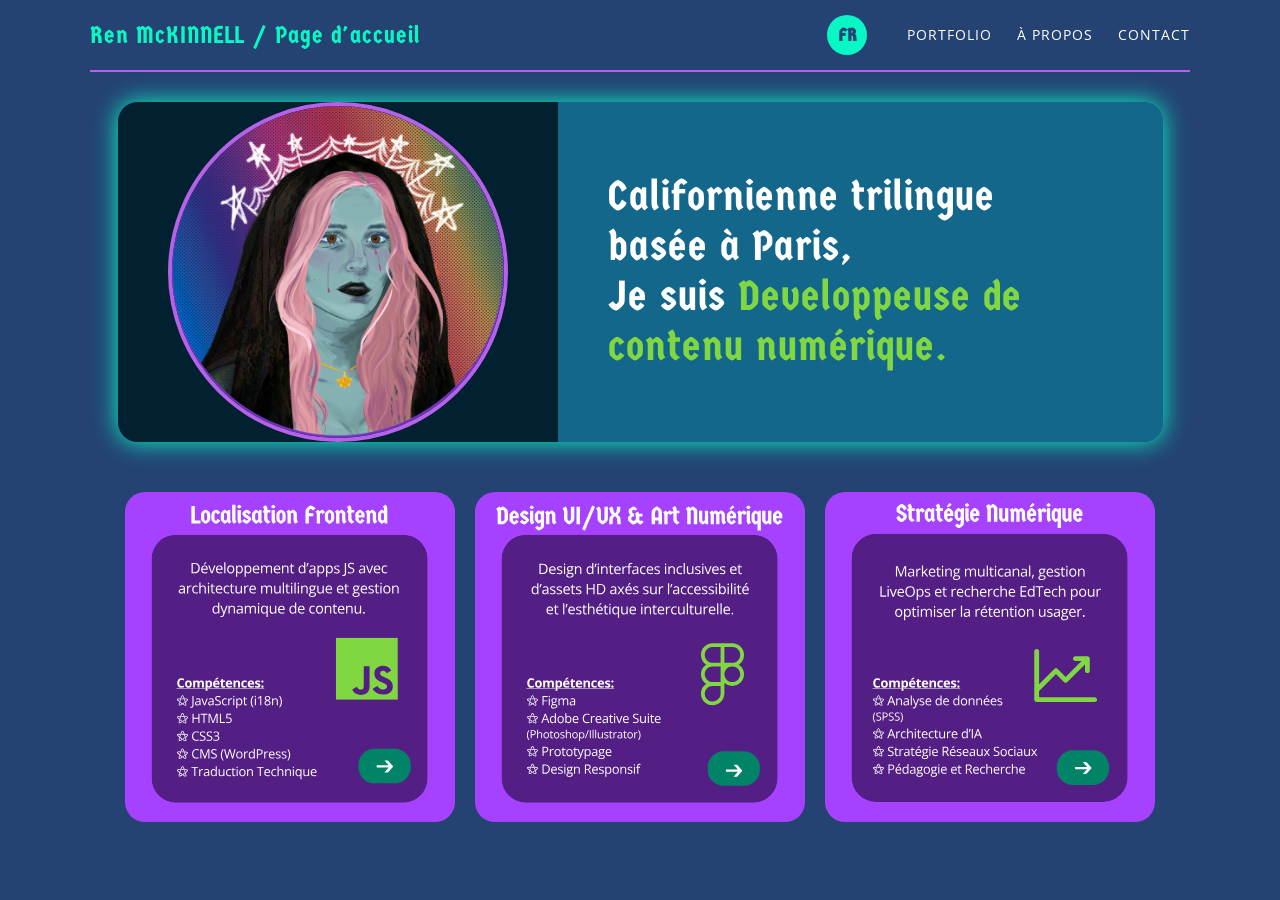
==== commit c3dbcaa2: "Update index.html" ====
--- a/index.html
+++ b/index.html
@@ -49,30 +49,8 @@
 
         </section>
  <section id="portfolio-grid">
-            <a href="projets.html" class="card-link">
 
-                <svg width="410" height="410" viewBox="0 0 410 410" fill="none" xmlns="http://www.w3.org/2000/svg">
-<rect width="410" height="410" rx="20" fill="#A541FF"/>
-<g clip-path="url(#clip0_49_137)">
-<rect x="33" y="53" width="343" height="333" rx="30" fill="#541F84"/>
-<path d="M90.2838 95.4521C90.2838 96.8994 90.0201 98.1094 89.4927 99.082C88.9654 100.049 88.2007 100.778 87.1988 101.271C86.2027 101.757 84.9927 102 83.5689 102H80.0797V89.1504H83.9556C85.2623 89.1504 86.3873 89.3906 87.3306 89.8711C88.274 90.3457 89.0005 91.0518 89.5103 91.9893C90.0259 92.9209 90.2838 94.0752 90.2838 95.4521ZM88.7105 95.5049C88.7105 94.3506 88.5172 93.3984 88.1304 92.6484C87.7496 91.8984 87.1871 91.3418 86.4429 90.9785C85.7047 90.6094 84.7994 90.4248 83.7271 90.4248H81.5738V100.717H83.3931C85.1627 100.717 86.4898 100.28 87.3746 99.4072C88.2652 98.5342 88.7105 97.2334 88.7105 95.5049ZM96.2695 92.1914C97.0898 92.1914 97.7929 92.373 98.3788 92.7363C98.9648 93.0996 99.413 93.6094 99.7236 94.2656C100.034 94.916 100.189 95.6777 100.189 96.5508V97.4561H93.5361C93.5536 98.5869 93.8349 99.4482 94.3798 100.04C94.9247 100.632 95.6923 100.928 96.6825 100.928C97.2919 100.928 97.831 100.872 98.2997 100.761C98.7685 100.649 99.2548 100.485 99.7587 100.269V101.552C99.2724 101.769 98.789 101.927 98.3085 102.026C97.8339 102.126 97.2714 102.176 96.621 102.176C95.6952 102.176 94.8866 101.988 94.1952 101.613C93.5097 101.232 92.9765 100.676 92.5956 99.9434C92.2148 99.2109 92.0243 98.3145 92.0243 97.2539C92.0243 96.2168 92.1972 95.3203 92.5429 94.5645C92.8945 93.8027 93.3866 93.2168 94.0195 92.8066C94.6581 92.3965 95.4081 92.1914 96.2695 92.1914ZM96.2519 93.3867C95.4726 93.3867 94.8515 93.6416 94.3886 94.1514C93.9257 94.6611 93.6503 95.373 93.5624 96.2871H98.6601C98.6542 95.7129 98.5634 95.209 98.3876 94.7754C98.2177 94.3359 97.957 93.9961 97.6054 93.7559C97.2538 93.5098 96.8027 93.3867 96.2519 93.3867ZM108.539 99.3633C108.539 99.9785 108.384 100.497 108.074 100.919C107.769 101.335 107.329 101.648 106.755 101.859C106.187 102.07 105.507 102.176 104.716 102.176C104.042 102.176 103.459 102.123 102.967 102.018C102.475 101.912 102.044 101.763 101.675 101.569V100.225C102.068 100.418 102.536 100.594 103.081 100.752C103.626 100.91 104.183 100.989 104.751 100.989C105.583 100.989 106.187 100.854 106.562 100.585C106.937 100.315 107.124 99.9492 107.124 99.4863C107.124 99.2227 107.048 98.9912 106.896 98.792C106.749 98.5869 106.5 98.3906 106.149 98.2031C105.797 98.0098 105.311 97.7988 104.69 97.5703C104.074 97.3359 103.541 97.1045 103.09 96.876C102.645 96.6416 102.299 96.3574 102.053 96.0234C101.813 95.6895 101.693 95.2559 101.693 94.7227C101.693 93.9082 102.021 93.2842 102.677 92.8506C103.339 92.4111 104.206 92.1914 105.279 92.1914C105.859 92.1914 106.401 92.25 106.905 92.3672C107.414 92.4785 107.889 92.6309 108.328 92.8242L107.836 93.9932C107.438 93.8232 107.013 93.6797 106.562 93.5625C106.111 93.4453 105.651 93.3867 105.182 93.3867C104.508 93.3867 103.99 93.498 103.626 93.7207C103.269 93.9434 103.09 94.248 103.09 94.6348C103.09 94.9336 103.172 95.1797 103.336 95.373C103.506 95.5664 103.776 95.748 104.145 95.918C104.514 96.0879 105 96.2871 105.604 96.5156C106.207 96.7383 106.729 96.9697 107.168 97.21C107.608 97.4443 107.945 97.7314 108.179 98.0713C108.419 98.4053 108.539 98.8359 108.539 99.3633ZM111.985 92.3672V102H110.526V92.3672H111.985ZM111.273 88.7637C111.513 88.7637 111.718 88.8428 111.888 89.001C112.064 89.1533 112.152 89.3936 112.152 89.7217C112.152 90.0439 112.064 90.2842 111.888 90.4424C111.718 90.6006 111.513 90.6797 111.273 90.6797C111.021 90.6797 110.81 90.6006 110.64 90.4424C110.476 90.2842 110.394 90.0439 110.394 89.7217C110.394 89.3936 110.476 89.1533 110.64 89.001C110.81 88.8428 111.021 88.7637 111.273 88.7637ZM117.408 106.324C116.143 106.324 115.167 106.087 114.481 105.612C113.796 105.144 113.453 104.484 113.453 103.635C113.453 103.031 113.644 102.516 114.024 102.088C114.411 101.66 114.944 101.376 115.624 101.235C115.372 101.118 115.155 100.942 114.974 100.708C114.798 100.474 114.71 100.204 114.71 99.8994C114.71 99.5479 114.807 99.2402 115 98.9766C115.199 98.707 115.501 98.4492 115.905 98.2031C115.401 97.998 114.991 97.6523 114.675 97.166C114.364 96.6738 114.209 96.1025 114.209 95.4521C114.209 94.7607 114.353 94.1719 114.64 93.6855C114.927 93.1934 115.343 92.8184 115.888 92.5605C116.433 92.3027 117.092 92.1738 117.865 92.1738C118.035 92.1738 118.205 92.1826 118.375 92.2002C118.551 92.2119 118.718 92.2324 118.876 92.2617C119.034 92.2852 119.172 92.3145 119.289 92.3496H122.594V93.29L120.818 93.5098C120.994 93.7383 121.141 94.0137 121.258 94.3359C121.375 94.6582 121.434 95.0156 121.434 95.4082C121.434 96.3691 121.108 97.1338 120.458 97.7021C119.808 98.2646 118.914 98.5459 117.777 98.5459C117.508 98.5459 117.232 98.5225 116.951 98.4756C116.664 98.6338 116.444 98.8096 116.292 99.0029C116.146 99.1963 116.072 99.4189 116.072 99.6709C116.072 99.8584 116.128 100.008 116.239 100.119C116.356 100.23 116.523 100.312 116.74 100.365C116.957 100.412 117.218 100.436 117.522 100.436H119.219C120.268 100.436 121.07 100.655 121.627 101.095C122.189 101.534 122.471 102.176 122.471 103.02C122.471 104.086 122.037 104.903 121.17 105.472C120.303 106.04 119.049 106.324 117.408 106.324ZM117.452 105.182C118.249 105.182 118.908 105.1 119.43 104.936C119.957 104.777 120.35 104.546 120.607 104.241C120.871 103.942 121.003 103.585 121.003 103.169C121.003 102.782 120.915 102.489 120.739 102.29C120.563 102.097 120.306 101.968 119.966 101.903C119.626 101.833 119.21 101.798 118.718 101.798H117.048C116.614 101.798 116.236 101.865 115.914 102C115.592 102.135 115.343 102.334 115.167 102.598C114.997 102.861 114.912 103.189 114.912 103.582C114.912 104.104 115.132 104.499 115.571 104.769C116.011 105.044 116.638 105.182 117.452 105.182ZM117.83 97.4824C118.527 97.4824 119.052 97.3066 119.403 96.9551C119.755 96.6035 119.931 96.0908 119.931 95.417C119.931 94.6963 119.752 94.1572 119.395 93.7998C119.037 93.4365 118.51 93.2549 117.813 93.2549C117.145 93.2549 116.629 93.4424 116.266 93.8174C115.908 94.1865 115.729 94.7285 115.729 95.4434C115.729 96.0996 115.911 96.6035 116.274 96.9551C116.638 97.3066 117.156 97.4824 117.83 97.4824ZM128.694 92.1914C129.836 92.1914 130.701 92.4727 131.286 93.0352C131.872 93.5918 132.165 94.4883 132.165 95.7246V102H130.724V95.8213C130.724 95.0186 130.539 94.418 130.17 94.0195C129.807 93.6211 129.247 93.4219 128.492 93.4219C127.425 93.4219 126.675 93.7236 126.242 94.3271C125.808 94.9307 125.591 95.8066 125.591 96.9551V102H124.132V92.3672H125.31L125.53 93.7559H125.609C125.814 93.416 126.075 93.1318 126.391 92.9033C126.707 92.6689 127.062 92.4932 127.454 92.376C127.847 92.2529 128.26 92.1914 128.694 92.1914ZM142.555 102.176C141.336 102.176 140.369 101.76 139.654 100.928C138.945 100.096 138.591 98.8594 138.591 97.2188C138.591 95.5605 138.954 94.3096 139.681 93.4658C140.407 92.6162 141.374 92.1914 142.581 92.1914C143.091 92.1914 143.536 92.2588 143.917 92.3936C144.298 92.5283 144.626 92.71 144.901 92.9385C145.177 93.1611 145.408 93.416 145.596 93.7031H145.701C145.678 93.5215 145.654 93.2725 145.631 92.9561C145.607 92.6396 145.596 92.3818 145.596 92.1826V88.3242H147.055V102H145.877L145.657 100.629H145.596C145.414 100.916 145.183 101.177 144.901 101.411C144.626 101.646 144.295 101.833 143.908 101.974C143.527 102.108 143.076 102.176 142.555 102.176ZM142.783 100.963C143.815 100.963 144.544 100.67 144.972 100.084C145.399 99.498 145.613 98.6279 145.613 97.4736V97.21C145.613 95.9854 145.408 95.0449 144.998 94.3887C144.594 93.7324 143.856 93.4043 142.783 93.4043C141.887 93.4043 141.216 93.75 140.771 94.4414C140.325 95.127 140.103 96.0645 140.103 97.2539C140.103 98.4375 140.322 99.3516 140.762 99.9961C141.207 100.641 141.881 100.963 142.783 100.963ZM150.94 89.1504L151.072 89.3438C150.966 89.7715 150.831 90.2314 150.667 90.7236C150.503 91.21 150.325 91.6963 150.131 92.1826C149.938 92.6689 149.745 93.126 149.551 93.5537H148.479C148.567 93.2197 148.655 92.8623 148.743 92.4814C148.836 92.1006 148.924 91.7139 149.006 91.3213C149.088 90.9287 149.162 90.5479 149.226 90.1787C149.296 89.8096 149.355 89.4668 149.402 89.1504H150.94ZM153.946 92.3672V102H152.487V92.3672H153.946ZM153.234 88.7637C153.474 88.7637 153.679 88.8428 153.849 89.001C154.025 89.1533 154.113 89.3936 154.113 89.7217C154.113 90.0439 154.025 90.2842 153.849 90.4424C153.679 90.6006 153.474 90.6797 153.234 90.6797C152.982 90.6797 152.771 90.6006 152.601 90.4424C152.437 90.2842 152.355 90.0439 152.355 89.7217C152.355 89.3936 152.437 89.1533 152.601 89.001C152.771 88.8428 152.982 88.7637 153.234 88.7637ZM161.241 92.1914C162.384 92.1914 163.248 92.4727 163.834 93.0352C164.42 93.5918 164.713 94.4883 164.713 95.7246V102H163.272V95.8213C163.272 95.0186 163.087 94.418 162.718 94.0195C162.355 93.6211 161.795 93.4219 161.039 93.4219C159.973 93.4219 159.223 93.7236 158.789 94.3271C158.356 94.9307 158.139 95.8066 158.139 96.9551V102H156.68V92.3672H157.858L158.077 93.7559H158.156C158.361 93.416 158.622 93.1318 158.939 92.9033C159.255 92.6689 159.61 92.4932 160.002 92.376C160.395 92.2529 160.808 92.1914 161.241 92.1914ZM170.47 100.98C170.71 100.98 170.957 100.96 171.209 100.919C171.46 100.878 171.666 100.828 171.824 100.77V101.903C171.654 101.979 171.417 102.044 171.112 102.097C170.813 102.149 170.52 102.176 170.233 102.176C169.723 102.176 169.26 102.088 168.844 101.912C168.428 101.73 168.094 101.426 167.842 100.998C167.596 100.57 167.473 99.9785 167.473 99.2227V93.5098H166.102V92.7979L167.482 92.2266L168.062 90.1348H168.941V92.3672H171.762V93.5098H168.941V99.1787C168.941 99.7822 169.079 100.233 169.354 100.532C169.635 100.831 170.007 100.98 170.47 100.98ZM177.124 92.1914C177.944 92.1914 178.647 92.373 179.233 92.7363C179.819 93.0996 180.267 93.6094 180.578 94.2656C180.889 94.916 181.044 95.6777 181.044 96.5508V97.4561H174.391C174.408 98.5869 174.689 99.4482 175.234 100.04C175.779 100.632 176.547 100.928 177.537 100.928C178.146 100.928 178.685 100.872 179.154 100.761C179.623 100.649 180.109 100.485 180.613 100.269V101.552C180.127 101.769 179.643 101.927 179.163 102.026C178.688 102.126 178.126 102.176 177.475 102.176C176.55 102.176 175.741 101.988 175.05 101.613C174.364 101.232 173.831 100.676 173.45 99.9434C173.069 99.2109 172.879 98.3145 172.879 97.2539C172.879 96.2168 173.052 95.3203 173.397 94.5645C173.749 93.8027 174.241 93.2168 174.874 92.8066C175.513 92.3965 176.263 92.1914 177.124 92.1914ZM177.106 93.3867C176.327 93.3867 175.706 93.6416 175.243 94.1514C174.78 94.6611 174.505 95.373 174.417 96.2871H179.515C179.509 95.7129 179.418 95.209 179.242 94.7754C179.072 94.3359 178.811 93.9961 178.46 93.7559C178.108 93.5098 177.657 93.3867 177.106 93.3867ZM187.539 92.1914C187.733 92.1914 187.935 92.2031 188.146 92.2266C188.357 92.2441 188.544 92.2705 188.708 92.3057L188.524 93.6592C188.365 93.6182 188.19 93.5859 187.996 93.5625C187.803 93.5391 187.621 93.5273 187.451 93.5273C187.065 93.5273 186.698 93.6064 186.353 93.7646C186.013 93.917 185.714 94.1396 185.456 94.4326C185.198 94.7197 184.996 95.0684 184.85 95.4785C184.703 95.8828 184.63 96.334 184.63 96.832V102H183.162V92.3672H184.375L184.533 94.1426H184.595C184.794 93.7852 185.034 93.46 185.316 93.167C185.597 92.8682 185.922 92.6309 186.291 92.4551C186.666 92.2793 187.082 92.1914 187.539 92.1914ZM194.457 93.5098H192.057V102H190.598V93.5098H188.893V92.8066L190.598 92.3232V91.6816C190.598 90.873 190.718 90.2168 190.959 89.7129C191.199 89.2031 191.547 88.8281 192.004 88.5879C192.462 88.3477 193.018 88.2275 193.674 88.2275C194.044 88.2275 194.38 88.2598 194.685 88.3242C194.996 88.3887 195.268 88.4619 195.503 88.5439L195.125 89.6953C194.925 89.6309 194.7 89.5723 194.448 89.5195C194.202 89.4609 193.95 89.4316 193.692 89.4316C193.135 89.4316 192.722 89.6133 192.453 89.9766C192.189 90.334 192.057 90.8965 192.057 91.6641V92.3672H194.457V93.5098ZM199.476 92.209C200.624 92.209 201.477 92.4668 202.033 92.9824C202.59 93.498 202.868 94.3213 202.868 95.4521V102H201.805L201.523 100.576H201.453C201.184 100.928 200.902 101.224 200.609 101.464C200.316 101.698 199.977 101.877 199.59 102C199.209 102.117 198.74 102.176 198.184 102.176C197.598 102.176 197.076 102.073 196.619 101.868C196.168 101.663 195.811 101.353 195.547 100.937C195.289 100.521 195.16 99.9932 195.16 99.3545C195.16 98.3936 195.541 97.6553 196.303 97.1396C197.064 96.624 198.225 96.3428 199.783 96.2959L201.444 96.2256V95.6367C201.444 94.8047 201.266 94.2217 200.908 93.8877C200.551 93.5537 200.047 93.3867 199.396 93.3867C198.893 93.3867 198.412 93.46 197.955 93.6064C197.498 93.7529 197.064 93.9258 196.654 94.125L196.206 93.0176C196.64 92.7949 197.138 92.6045 197.7 92.4463C198.263 92.2881 198.854 92.209 199.476 92.209ZM201.427 97.2539L199.959 97.3154C198.758 97.3623 197.911 97.5586 197.419 97.9043C196.927 98.25 196.681 98.7393 196.681 99.3721C196.681 99.9229 196.848 100.33 197.182 100.594C197.516 100.857 197.958 100.989 198.509 100.989C199.364 100.989 200.064 100.752 200.609 100.277C201.154 99.8027 201.427 99.0908 201.427 98.1416V97.2539ZM209.372 102.176C208.505 102.176 207.741 101.997 207.078 101.64C206.416 101.282 205.901 100.737 205.532 100.005C205.162 99.2725 204.978 98.3496 204.978 97.2363C204.978 96.0703 205.171 95.1182 205.558 94.3799C205.951 93.6357 206.49 93.085 207.175 92.7275C207.861 92.3701 208.64 92.1914 209.513 92.1914C209.993 92.1914 210.456 92.2412 210.902 92.3408C211.353 92.4346 211.722 92.5547 212.009 92.7012L211.57 93.9229C211.277 93.8057 210.937 93.7002 210.55 93.6064C210.169 93.5127 209.812 93.4658 209.478 93.4658C208.81 93.4658 208.253 93.6094 207.808 93.8965C207.368 94.1836 207.037 94.6055 206.815 95.1621C206.598 95.7188 206.49 96.4043 206.49 97.2188C206.49 97.998 206.595 98.6631 206.806 99.2139C207.023 99.7646 207.342 100.187 207.764 100.479C208.192 100.767 208.725 100.91 209.364 100.91C209.873 100.91 210.333 100.857 210.743 100.752C211.154 100.641 211.526 100.512 211.86 100.365V101.666C211.537 101.83 211.177 101.956 210.779 102.044C210.386 102.132 209.917 102.176 209.372 102.176ZM217.494 92.1914C218.314 92.1914 219.017 92.373 219.603 92.7363C220.189 93.0996 220.637 93.6094 220.948 94.2656C221.258 94.916 221.414 95.6777 221.414 96.5508V97.4561H214.76C214.778 98.5869 215.059 99.4482 215.604 100.04C216.149 100.632 216.917 100.928 217.907 100.928C218.516 100.928 219.055 100.872 219.524 100.761C219.993 100.649 220.479 100.485 220.983 100.269V101.552C220.497 101.769 220.013 101.927 219.533 102.026C219.058 102.126 218.496 102.176 217.845 102.176C216.92 102.176 216.111 101.988 215.42 101.613C214.734 101.232 214.201 100.676 213.82 99.9434C213.439 99.2109 213.249 98.3145 213.249 97.2539C213.249 96.2168 213.422 95.3203 213.767 94.5645C214.119 93.8027 214.611 93.2168 215.244 92.8066C215.883 92.3965 216.633 92.1914 217.494 92.1914ZM217.476 93.3867C216.697 93.3867 216.076 93.6416 215.613 94.1514C215.15 94.6611 214.875 95.373 214.787 96.2871H219.884C219.879 95.7129 219.788 95.209 219.612 94.7754C219.442 94.3359 219.181 93.9961 218.83 93.7559C218.478 93.5098 218.027 93.3867 217.476 93.3867ZM229.764 99.3633C229.764 99.9785 229.608 100.497 229.298 100.919C228.993 101.335 228.554 101.648 227.98 101.859C227.411 102.07 226.731 102.176 225.94 102.176C225.267 102.176 224.684 102.123 224.191 102.018C223.699 101.912 223.269 101.763 222.899 101.569V100.225C223.292 100.418 223.761 100.594 224.306 100.752C224.851 100.91 225.407 100.989 225.976 100.989C226.808 100.989 227.411 100.854 227.786 100.585C228.161 100.315 228.349 99.9492 228.349 99.4863C228.349 99.2227 228.273 98.9912 228.12 98.792C227.974 98.5869 227.725 98.3906 227.373 98.2031C227.022 98.0098 226.535 97.7988 225.914 97.5703C225.299 97.3359 224.766 97.1045 224.314 96.876C223.869 96.6416 223.523 96.3574 223.277 96.0234C223.037 95.6895 222.917 95.2559 222.917 94.7227C222.917 93.9082 223.245 93.2842 223.901 92.8506C224.564 92.4111 225.431 92.1914 226.503 92.1914C227.083 92.1914 227.625 92.25 228.129 92.3672C228.639 92.4785 229.113 92.6309 229.553 92.8242L229.061 93.9932C228.662 93.8232 228.237 93.6797 227.786 93.5625C227.335 93.4453 226.875 93.3867 226.406 93.3867C225.732 93.3867 225.214 93.498 224.851 93.7207C224.493 93.9434 224.314 94.248 224.314 94.6348C224.314 94.9336 224.397 95.1797 224.561 95.373C224.731 95.5664 225 95.748 225.369 95.918C225.738 96.0879 226.225 96.2871 226.828 96.5156C227.432 96.7383 227.953 96.9697 228.393 97.21C228.832 97.4443 229.169 97.7314 229.403 98.0713C229.644 98.4053 229.764 98.8359 229.764 99.3633ZM237.525 92.3672V102H236.066V92.3672H237.525ZM236.813 88.7637C237.053 88.7637 237.259 88.8428 237.428 89.001C237.604 89.1533 237.692 89.3936 237.692 89.7217C237.692 90.0439 237.604 90.2842 237.428 90.4424C237.259 90.6006 237.053 90.6797 236.813 90.6797C236.561 90.6797 236.35 90.6006 236.18 90.4424C236.016 90.2842 235.934 90.0439 235.934 89.7217C235.934 89.3936 236.016 89.1533 236.18 89.001C236.35 88.8428 236.561 88.7637 236.813 88.7637ZM244.82 92.1914C245.963 92.1914 246.827 92.4727 247.413 93.0352C247.999 93.5918 248.292 94.4883 248.292 95.7246V102H246.851V95.8213C246.851 95.0186 246.666 94.418 246.297 94.0195C245.934 93.6211 245.374 93.4219 244.618 93.4219C243.552 93.4219 242.802 93.7236 242.368 94.3271C241.935 94.9307 241.718 95.8066 241.718 96.9551V102H240.259V92.3672H241.437L241.656 93.7559H241.735C241.941 93.416 242.201 93.1318 242.518 92.9033C242.834 92.6689 243.189 92.4932 243.581 92.376C243.974 92.2529 244.387 92.1914 244.82 92.1914ZM254.796 102.176C253.929 102.176 253.165 101.997 252.502 101.64C251.84 101.282 251.325 100.737 250.956 100.005C250.586 99.2725 250.402 98.3496 250.402 97.2363C250.402 96.0703 250.595 95.1182 250.982 94.3799C251.374 93.6357 251.914 93.085 252.599 92.7275C253.285 92.3701 254.064 92.1914 254.937 92.1914C255.417 92.1914 255.88 92.2412 256.326 92.3408C256.777 92.4346 257.146 92.5547 257.433 92.7012L256.994 93.9229C256.701 93.8057 256.361 93.7002 255.974 93.6064C255.593 93.5127 255.236 93.4658 254.902 93.4658C254.234 93.4658 253.677 93.6094 253.232 93.8965C252.792 94.1836 252.461 94.6055 252.239 95.1621C252.022 95.7188 251.914 96.4043 251.914 97.2188C251.914 97.998 252.019 98.6631 252.23 99.2139C252.447 99.7646 252.766 100.187 253.188 100.479C253.616 100.767 254.149 100.91 254.788 100.91C255.297 100.91 255.757 100.857 256.167 100.752C256.578 100.641 256.95 100.512 257.284 100.365V101.666C256.961 101.83 256.601 101.956 256.203 102.044C255.81 102.132 255.341 102.176 254.796 102.176ZM260.677 102H259.209V88.3242H260.677V102ZM271.356 92.3672V102H270.16L269.949 100.646H269.87C269.671 100.98 269.413 101.262 269.097 101.49C268.78 101.719 268.423 101.889 268.025 102C267.632 102.117 267.213 102.176 266.768 102.176C266.006 102.176 265.367 102.053 264.852 101.807C264.336 101.561 263.946 101.18 263.683 100.664C263.425 100.148 263.296 99.4863 263.296 98.6777V92.3672H264.773V98.5723C264.773 99.375 264.954 99.9756 265.318 100.374C265.681 100.767 266.235 100.963 266.979 100.963C267.694 100.963 268.262 100.828 268.684 100.559C269.112 100.289 269.419 99.8936 269.607 99.3721C269.794 98.8447 269.888 98.2002 269.888 97.4385V92.3672H271.356ZM280.312 99.3633C280.312 99.9785 280.157 100.497 279.846 100.919C279.542 101.335 279.102 101.648 278.528 101.859C277.96 102.07 277.28 102.176 276.489 102.176C275.815 102.176 275.232 102.123 274.74 102.018C274.248 101.912 273.817 101.763 273.448 101.569V100.225C273.84 100.418 274.309 100.594 274.854 100.752C275.399 100.91 275.956 100.989 276.524 100.989C277.356 100.989 277.96 100.854 278.335 100.585C278.71 100.315 278.897 99.9492 278.897 99.4863C278.897 99.2227 278.821 98.9912 278.669 98.792C278.522 98.5869 278.273 98.3906 277.921 98.2031C277.57 98.0098 277.084 97.7988 276.462 97.5703C275.847 97.3359 275.314 97.1045 274.863 96.876C274.418 96.6416 274.072 96.3574 273.826 96.0234C273.586 95.6895 273.465 95.2559 273.465 94.7227C273.465 93.9082 273.794 93.2842 274.45 92.8506C275.112 92.4111 275.979 92.1914 277.051 92.1914C277.631 92.1914 278.173 92.25 278.677 92.3672C279.187 92.4785 279.662 92.6309 280.101 92.8242L279.609 93.9932C279.211 93.8232 278.786 93.6797 278.335 93.5625C277.883 93.4453 277.423 93.3867 276.955 93.3867C276.281 93.3867 275.762 93.498 275.399 93.7207C275.042 93.9434 274.863 94.248 274.863 94.6348C274.863 94.9336 274.945 95.1797 275.109 95.373C275.279 95.5664 275.548 95.748 275.918 95.918C276.287 96.0879 276.773 96.2871 277.377 96.5156C277.98 96.7383 278.502 96.9697 278.941 97.21C279.38 97.4443 279.717 97.7314 279.952 98.0713C280.192 98.4053 280.312 98.8359 280.312 99.3633ZM283.758 92.3672V102H282.299V92.3672H283.758ZM283.046 88.7637C283.286 88.7637 283.491 88.8428 283.661 89.001C283.837 89.1533 283.925 89.3936 283.925 89.7217C283.925 90.0439 283.837 90.2842 283.661 90.4424C283.491 90.6006 283.286 90.6797 283.046 90.6797C282.794 90.6797 282.583 90.6006 282.413 90.4424C282.249 90.2842 282.167 90.0439 282.167 89.7217C282.167 89.3936 282.249 89.1533 282.413 89.001C282.583 88.8428 282.794 88.7637 283.046 88.7637ZM288.61 102L284.953 92.3672H286.518L288.636 98.1943C288.783 98.5928 288.932 99.0322 289.084 99.5127C289.237 99.9932 289.342 100.38 289.401 100.673H289.462C289.533 100.38 289.65 99.9932 289.814 99.5127C289.978 99.0264 290.127 98.5869 290.262 98.1943L292.38 92.3672H293.945L290.28 102H288.61ZM298.84 92.1914C299.661 92.1914 300.364 92.373 300.95 92.7363C301.536 93.0996 301.984 93.6094 302.295 94.2656C302.605 94.916 302.76 95.6777 302.76 96.5508V97.4561H296.107C296.125 98.5869 296.406 99.4482 296.951 100.04C297.496 100.632 298.263 100.928 299.254 100.928C299.863 100.928 300.402 100.872 300.871 100.761C301.339 100.649 301.826 100.485 302.33 100.269V101.552C301.843 101.769 301.36 101.927 300.88 102.026C300.405 102.126 299.842 102.176 299.192 102.176C298.266 102.176 297.458 101.988 296.766 101.613C296.081 101.232 295.548 100.676 295.167 99.9434C294.786 99.2109 294.595 98.3145 294.595 97.2539C294.595 96.2168 294.768 95.3203 295.114 94.5645C295.465 93.8027 295.958 93.2168 296.59 92.8066C297.229 92.3965 297.979 92.1914 298.84 92.1914ZM298.823 93.3867C298.044 93.3867 297.423 93.6416 296.96 94.1514C296.497 94.6611 296.221 95.373 296.133 96.2871H301.231C301.225 95.7129 301.134 95.209 300.959 94.7754C300.789 94.3359 300.528 93.9961 300.176 93.7559C299.825 93.5098 299.374 93.3867 298.823 93.3867ZM311.11 99.3633C311.11 99.9785 310.955 100.497 310.645 100.919C310.34 101.335 309.9 101.648 309.326 101.859C308.758 102.07 308.078 102.176 307.287 102.176C306.613 102.176 306.03 102.123 305.538 102.018C305.046 101.912 304.615 101.763 304.246 101.569V100.225C304.639 100.418 305.107 100.594 305.652 100.752C306.197 100.91 306.754 100.989 307.322 100.989C308.154 100.989 308.758 100.854 309.133 100.585C309.508 100.315 309.695 99.9492 309.695 99.4863C309.695 99.2227 309.619 98.9912 309.467 98.792C309.32 98.5869 309.071 98.3906 308.72 98.2031C308.368 98.0098 307.882 97.7988 307.261 97.5703C306.646 97.3359 306.112 97.1045 305.661 96.876C305.216 96.6416 304.87 96.3574 304.624 96.0234C304.384 95.6895 304.264 95.2559 304.264 94.7227C304.264 93.9082 304.592 93.2842 305.248 92.8506C305.91 92.4111 306.777 92.1914 307.85 92.1914C308.43 92.1914 308.972 92.25 309.476 92.3672C309.985 92.4785 310.46 92.6309 310.899 92.8242L310.407 93.9932C310.009 93.8232 309.584 93.6797 309.133 93.5625C308.682 93.4453 308.222 93.3867 307.753 93.3867C307.079 93.3867 306.561 93.498 306.197 93.7207C305.84 93.9434 305.661 94.248 305.661 94.6348C305.661 94.9336 305.743 95.1797 305.907 95.373C306.077 95.5664 306.347 95.748 306.716 95.918C307.085 96.0879 307.571 96.2871 308.175 96.5156C308.778 96.7383 309.3 96.9697 309.739 97.21C310.179 97.4443 310.516 97.7314 310.75 98.0713C310.99 98.4053 311.11 98.8359 311.11 99.3633ZM321.122 92.1914C321.942 92.1914 322.645 92.373 323.231 92.7363C323.817 93.0996 324.265 93.6094 324.576 94.2656C324.886 94.916 325.042 95.6777 325.042 96.5508V97.4561H318.388C318.406 98.5869 318.687 99.4482 319.232 100.04C319.777 100.632 320.545 100.928 321.535 100.928C322.144 100.928 322.683 100.872 323.152 100.761C323.621 100.649 324.107 100.485 324.611 100.269V101.552C324.125 101.769 323.641 101.927 323.161 102.026C322.686 102.126 322.124 102.176 321.473 102.176C320.548 102.176 319.739 101.988 319.048 101.613C318.362 101.232 317.829 100.676 317.448 99.9434C317.067 99.2109 316.877 98.3145 316.877 97.2539C316.877 96.2168 317.05 95.3203 317.395 94.5645C317.747 93.8027 318.239 93.2168 318.872 92.8066C319.51 92.3965 320.26 92.1914 321.122 92.1914ZM321.104 93.3867C320.325 93.3867 319.704 93.6416 319.241 94.1514C318.778 94.6611 318.503 95.373 318.415 96.2871H323.512C323.507 95.7129 323.416 95.209 323.24 94.7754C323.07 94.3359 322.809 93.9961 322.458 93.7559C322.106 93.5098 321.655 93.3867 321.104 93.3867ZM330.272 100.98C330.512 100.98 330.758 100.96 331.01 100.919C331.262 100.878 331.467 100.828 331.625 100.77V101.903C331.455 101.979 331.218 102.044 330.913 102.097C330.614 102.149 330.321 102.176 330.034 102.176C329.524 102.176 329.062 102.088 328.646 101.912C328.23 101.73 327.896 101.426 327.644 100.998C327.398 100.57 327.274 99.9785 327.274 99.2227V93.5098H325.903V92.7979L327.283 92.2266L327.863 90.1348H328.742V92.3672H331.564V93.5098H328.742V99.1787C328.742 99.7822 328.88 100.233 329.155 100.532C329.437 100.831 329.809 100.98 330.272 100.98ZM74.2652 127.176C73.0464 127.176 72.0796 126.76 71.3648 125.928C70.6558 125.096 70.3013 123.859 70.3013 122.219C70.3013 120.561 70.6646 119.31 71.3911 118.466C72.1177 117.616 73.0845 117.191 74.2915 117.191C74.8013 117.191 75.2466 117.259 75.6275 117.394C76.0083 117.528 76.3364 117.71 76.6118 117.938C76.8872 118.161 77.1187 118.416 77.3062 118.703H77.4116C77.3882 118.521 77.3648 118.272 77.3413 117.956C77.3179 117.64 77.3062 117.382 77.3062 117.183V113.324H78.7652V127H77.5874L77.3677 125.629H77.3062C77.1245 125.916 76.8931 126.177 76.6118 126.411C76.3364 126.646 76.0054 126.833 75.6187 126.974C75.2378 127.108 74.7866 127.176 74.2652 127.176ZM74.4937 125.963C75.5249 125.963 76.2544 125.67 76.6821 125.084C77.1099 124.498 77.3237 123.628 77.3237 122.474V122.21C77.3237 120.985 77.1187 120.045 76.7085 119.389C76.3042 118.732 75.5659 118.404 74.4937 118.404C73.5972 118.404 72.9263 118.75 72.481 119.441C72.0357 120.127 71.813 121.064 71.813 122.254C71.813 123.438 72.0327 124.352 72.4722 124.996C72.9175 125.641 73.5913 125.963 74.4937 125.963ZM82.6503 114.15L82.7821 114.344C82.6766 114.771 82.5419 115.231 82.3778 115.724C82.2137 116.21 82.035 116.696 81.8417 117.183C81.6483 117.669 81.455 118.126 81.2616 118.554H80.1893C80.2772 118.22 80.3651 117.862 80.453 117.481C80.5468 117.101 80.6346 116.714 80.7167 116.321C80.7987 115.929 80.8719 115.548 80.9364 115.179C81.0067 114.81 81.0653 114.467 81.1122 114.15H82.6503ZM87.801 117.209C88.9494 117.209 89.802 117.467 90.3586 117.982C90.9153 118.498 91.1936 119.321 91.1936 120.452V127H90.1301L89.8489 125.576H89.7785C89.509 125.928 89.2278 126.224 88.9348 126.464C88.6418 126.698 88.302 126.877 87.9153 127C87.5344 127.117 87.0657 127.176 86.509 127.176C85.9231 127.176 85.4016 127.073 84.9446 126.868C84.4934 126.663 84.136 126.353 83.8723 125.937C83.6145 125.521 83.4856 124.993 83.4856 124.354C83.4856 123.394 83.8664 122.655 84.6282 122.14C85.3899 121.624 86.55 121.343 88.1086 121.296L89.7698 121.226V120.637C89.7698 119.805 89.591 119.222 89.2336 118.888C88.8762 118.554 88.3723 118.387 87.7219 118.387C87.218 118.387 86.7375 118.46 86.2805 118.606C85.8235 118.753 85.3899 118.926 84.9797 119.125L84.5315 118.018C84.9651 117.795 85.4631 117.604 86.0256 117.446C86.5881 117.288 87.1799 117.209 87.801 117.209ZM89.7522 122.254L88.2844 122.315C87.0832 122.362 86.2366 122.559 85.7444 122.904C85.2522 123.25 85.0061 123.739 85.0061 124.372C85.0061 124.923 85.1731 125.33 85.5071 125.594C85.841 125.857 86.2834 125.989 86.8342 125.989C87.6897 125.989 88.3899 125.752 88.9348 125.277C89.4797 124.803 89.7522 124.091 89.7522 123.142V122.254ZM100.071 124.363C100.071 124.979 99.9156 125.497 99.6051 125.919C99.3004 126.335 98.8609 126.648 98.2867 126.859C97.7184 127.07 97.0387 127.176 96.2477 127.176C95.5738 127.176 94.9908 127.123 94.4986 127.018C94.0064 126.912 93.5758 126.763 93.2066 126.569V125.225C93.5992 125.418 94.068 125.594 94.6129 125.752C95.1578 125.91 95.7144 125.989 96.2828 125.989C97.1148 125.989 97.7184 125.854 98.0934 125.585C98.4684 125.315 98.6559 124.949 98.6559 124.486C98.6559 124.223 98.5797 123.991 98.4273 123.792C98.2809 123.587 98.0318 123.391 97.6803 123.203C97.3287 123.01 96.8424 122.799 96.2213 122.57C95.6061 122.336 95.0728 122.104 94.6217 121.876C94.1764 121.642 93.8307 121.357 93.5846 121.023C93.3443 120.689 93.2242 120.256 93.2242 119.723C93.2242 118.908 93.5523 118.284 94.2086 117.851C94.8707 117.411 95.7379 117.191 96.8102 117.191C97.3902 117.191 97.9322 117.25 98.4361 117.367C98.9459 117.479 99.4205 117.631 99.86 117.824L99.3678 118.993C98.9693 118.823 98.5445 118.68 98.0934 118.562C97.6422 118.445 97.1822 118.387 96.7135 118.387C96.0396 118.387 95.5211 118.498 95.1578 118.721C94.8004 118.943 94.6217 119.248 94.6217 119.635C94.6217 119.934 94.7037 120.18 94.8678 120.373C95.0377 120.566 95.3072 120.748 95.6764 120.918C96.0455 121.088 96.5318 121.287 97.1353 121.516C97.7389 121.738 98.2603 121.97 98.6998 122.21C99.1393 122.444 99.4762 122.731 99.7105 123.071C99.9508 123.405 100.071 123.836 100.071 124.363ZM108.289 124.363C108.289 124.979 108.134 125.497 107.823 125.919C107.519 126.335 107.079 126.648 106.505 126.859C105.936 127.07 105.257 127.176 104.466 127.176C103.792 127.176 103.209 127.123 102.717 127.018C102.225 126.912 101.794 126.763 101.425 126.569V125.225C101.817 125.418 102.286 125.594 102.831 125.752C103.376 125.91 103.933 125.989 104.501 125.989C105.333 125.989 105.936 125.854 106.311 125.585C106.686 125.315 106.874 124.949 106.874 124.486C106.874 124.223 106.798 123.991 106.645 123.792C106.499 123.587 106.25 123.391 105.898 123.203C105.547 123.01 105.061 122.799 104.439 122.57C103.824 122.336 103.291 122.104 102.84 121.876C102.394 121.642 102.049 121.357 101.803 121.023C101.562 120.689 101.442 120.256 101.442 119.723C101.442 118.908 101.77 118.284 102.427 117.851C103.089 117.411 103.956 117.191 105.028 117.191C105.608 117.191 106.15 117.25 106.654 117.367C107.164 117.479 107.639 117.631 108.078 117.824L107.586 118.993C107.187 118.823 106.763 118.68 106.311 118.562C105.86 118.445 105.4 118.387 104.932 118.387C104.258 118.387 103.739 118.498 103.376 118.721C103.019 118.943 102.84 119.248 102.84 119.635C102.84 119.934 102.922 120.18 103.086 120.373C103.256 120.566 103.525 120.748 103.894 120.918C104.264 121.088 104.75 121.287 105.353 121.516C105.957 121.738 106.478 121.97 106.918 122.21C107.357 122.444 107.694 122.731 107.929 123.071C108.169 123.405 108.289 123.836 108.289 124.363ZM113.985 117.191C114.805 117.191 115.508 117.373 116.094 117.736C116.68 118.1 117.128 118.609 117.439 119.266C117.749 119.916 117.905 120.678 117.905 121.551V122.456H111.251C111.269 123.587 111.55 124.448 112.095 125.04C112.64 125.632 113.408 125.928 114.398 125.928C115.007 125.928 115.546 125.872 116.015 125.761C116.484 125.649 116.97 125.485 117.474 125.269V126.552C116.988 126.769 116.504 126.927 116.024 127.026C115.549 127.126 114.987 127.176 114.336 127.176C113.41 127.176 112.602 126.988 111.91 126.613C111.225 126.232 110.692 125.676 110.311 124.943C109.93 124.211 109.74 123.314 109.74 122.254C109.74 121.217 109.912 120.32 110.258 119.564C110.61 118.803 111.102 118.217 111.735 117.807C112.373 117.396 113.123 117.191 113.985 117.191ZM113.967 118.387C113.188 118.387 112.567 118.642 112.104 119.151C111.641 119.661 111.366 120.373 111.278 121.287H116.375C116.369 120.713 116.279 120.209 116.103 119.775C115.933 119.336 115.672 118.996 115.321 118.756C114.969 118.51 114.518 118.387 113.967 118.387ZM123.134 125.98C123.375 125.98 123.621 125.96 123.873 125.919C124.125 125.878 124.33 125.828 124.488 125.77V126.903C124.318 126.979 124.081 127.044 123.776 127.097C123.477 127.149 123.184 127.176 122.897 127.176C122.387 127.176 121.924 127.088 121.508 126.912C121.092 126.73 120.758 126.426 120.507 125.998C120.26 125.57 120.137 124.979 120.137 124.223V118.51H118.766V117.798L120.146 117.227L120.726 115.135H121.605V117.367H124.426V118.51H121.605V124.179C121.605 124.782 121.743 125.233 122.018 125.532C122.299 125.831 122.672 125.98 123.134 125.98ZM132.311 124.363C132.311 124.979 132.155 125.497 131.845 125.919C131.54 126.335 131.101 126.648 130.526 126.859C129.958 127.07 129.278 127.176 128.487 127.176C127.814 127.176 127.231 127.123 126.738 127.018C126.246 126.912 125.815 126.763 125.446 126.569V125.225C125.839 125.418 126.308 125.594 126.853 125.752C127.397 125.91 127.954 125.989 128.522 125.989C129.355 125.989 129.958 125.854 130.333 125.585C130.708 125.315 130.896 124.949 130.896 124.486C130.896 124.223 130.819 123.991 130.667 123.792C130.521 123.587 130.272 123.391 129.92 123.203C129.568 123.01 129.082 122.799 128.461 122.57C127.846 122.336 127.313 122.104 126.861 121.876C126.416 121.642 126.07 121.357 125.824 121.023C125.584 120.689 125.464 120.256 125.464 119.723C125.464 118.908 125.792 118.284 126.448 117.851C127.11 117.411 127.978 117.191 129.05 117.191C129.63 117.191 130.172 117.25 130.676 117.367C131.186 117.479 131.66 117.631 132.1 117.824L131.607 118.993C131.209 118.823 130.784 118.68 130.333 118.562C129.882 118.445 129.422 118.387 128.953 118.387C128.279 118.387 127.761 118.498 127.397 118.721C127.04 118.943 126.861 119.248 126.861 119.635C126.861 119.934 126.943 120.18 127.107 120.373C127.277 120.566 127.547 120.748 127.916 120.918C128.285 121.088 128.772 121.287 129.375 121.516C129.979 121.738 130.5 121.97 130.939 122.21C131.379 122.444 131.716 122.731 131.95 123.071C132.19 123.405 132.311 123.836 132.311 124.363ZM148.571 127H147.077V120.944H140.327V127H138.833V114.15H140.327V119.626H147.077V114.15H148.571V127ZM161.948 120.452C161.948 121.899 161.685 123.109 161.157 124.082C160.63 125.049 159.865 125.778 158.863 126.271C157.867 126.757 156.657 127 155.234 127H151.744V114.15H155.62C156.927 114.15 158.052 114.391 158.995 114.871C159.939 115.346 160.665 116.052 161.175 116.989C161.691 117.921 161.948 119.075 161.948 120.452ZM160.375 120.505C160.375 119.351 160.182 118.398 159.795 117.648C159.414 116.898 158.852 116.342 158.108 115.979C157.369 115.609 156.464 115.425 155.392 115.425H153.238V125.717H155.058C156.827 125.717 158.154 125.28 159.039 124.407C159.93 123.534 160.375 122.233 160.375 120.505ZM172.144 117.209C173.293 117.209 174.145 117.467 174.702 117.982C175.259 118.498 175.537 119.321 175.537 120.452V127H174.473L174.192 125.576H174.122C173.852 125.928 173.571 126.224 173.278 126.464C172.985 126.698 172.645 126.877 172.259 127C171.878 127.117 171.409 127.176 170.852 127.176C170.266 127.176 169.745 127.073 169.288 126.868C168.837 126.663 168.479 126.353 168.216 125.937C167.958 125.521 167.829 124.993 167.829 124.354C167.829 123.394 168.21 122.655 168.972 122.14C169.733 121.624 170.893 121.343 172.452 121.296L174.113 121.226V120.637C174.113 119.805 173.934 119.222 173.577 118.888C173.22 118.554 172.716 118.387 172.065 118.387C171.561 118.387 171.081 118.46 170.624 118.606C170.167 118.753 169.733 118.926 169.323 119.125L168.875 118.018C169.308 117.795 169.806 117.604 170.369 117.446C170.931 117.288 171.523 117.209 172.144 117.209ZM174.096 122.254L172.628 122.315C171.427 122.362 170.58 122.559 170.088 122.904C169.596 123.25 169.349 123.739 169.349 124.372C169.349 124.923 169.516 125.33 169.85 125.594C170.184 125.857 170.627 125.989 171.178 125.989C172.033 125.989 172.733 125.752 173.278 125.277C173.823 124.803 174.096 124.091 174.096 123.142V122.254ZM180.477 122.069L177.146 117.367H178.816L181.356 121.076L183.887 117.367H185.539L182.208 122.069L185.724 127H184.054L181.356 123.071L178.64 127H176.987L180.477 122.069ZM190.954 117.191C191.774 117.191 192.477 117.373 193.063 117.736C193.649 118.1 194.097 118.609 194.408 119.266C194.718 119.916 194.874 120.678 194.874 121.551V122.456H188.22C188.238 123.587 188.519 124.448 189.064 125.04C189.609 125.632 190.377 125.928 191.367 125.928C191.976 125.928 192.515 125.872 192.984 125.761C193.453 125.649 193.939 125.485 194.443 125.269V126.552C193.957 126.769 193.473 126.927 192.993 127.026C192.518 127.126 191.956 127.176 191.305 127.176C190.379 127.176 189.571 126.988 188.879 126.613C188.194 126.232 187.661 125.676 187.28 124.943C186.899 124.211 186.709 123.314 186.709 122.254C186.709 121.217 186.881 120.32 187.227 119.564C187.579 118.803 188.071 118.217 188.704 117.807C189.342 117.396 190.092 117.191 190.954 117.191ZM190.936 118.387C190.157 118.387 189.536 118.642 189.073 119.151C188.61 119.661 188.335 120.373 188.247 121.287H193.344C193.338 120.713 193.248 120.209 193.072 119.775C192.902 119.336 192.641 118.996 192.29 118.756C191.938 118.51 191.487 118.387 190.936 118.387ZM193.371 113.21V113.386C193.253 113.556 193.092 113.761 192.887 114.001C192.688 114.235 192.465 114.484 192.219 114.748C191.973 115.006 191.724 115.252 191.472 115.486C191.226 115.721 190.998 115.923 190.787 116.093H189.811V115.882C189.999 115.659 190.204 115.393 190.426 115.082C190.649 114.766 190.866 114.443 191.077 114.115C191.288 113.781 191.463 113.479 191.604 113.21H193.371ZM203.224 124.363C203.224 124.979 203.068 125.497 202.758 125.919C202.453 126.335 202.014 126.648 201.439 126.859C200.871 127.07 200.191 127.176 199.4 127.176C198.726 127.176 198.143 127.123 197.651 127.018C197.159 126.912 196.728 126.763 196.359 126.569V125.225C196.752 125.418 197.221 125.594 197.766 125.752C198.31 125.91 198.867 125.989 199.435 125.989C200.267 125.989 200.871 125.854 201.246 125.585C201.621 125.315 201.809 124.949 201.809 124.486C201.809 124.223 201.732 123.991 201.58 123.792C201.434 123.587 201.184 123.391 200.833 123.203C200.481 123.01 199.995 122.799 199.374 122.57C198.759 122.336 198.225 122.104 197.774 121.876C197.329 121.642 196.983 121.357 196.737 121.023C196.497 120.689 196.377 120.256 196.377 119.723C196.377 118.908 196.705 118.284 197.361 117.851C198.023 117.411 198.891 117.191 199.963 117.191C200.543 117.191 201.085 117.25 201.589 117.367C202.099 117.479 202.573 117.631 203.013 117.824L202.52 118.993C202.122 118.823 201.697 118.68 201.246 118.562C200.795 118.445 200.335 118.387 199.866 118.387C199.192 118.387 198.674 118.498 198.31 118.721C197.953 118.943 197.774 119.248 197.774 119.635C197.774 119.934 197.856 120.18 198.02 120.373C198.19 120.566 198.46 120.748 198.829 120.918C199.198 121.088 199.684 121.287 200.288 121.516C200.892 121.738 201.413 121.97 201.852 122.21C202.292 122.444 202.629 122.731 202.863 123.071C203.103 123.405 203.224 123.836 203.224 124.363ZM215.757 124.363C215.757 124.979 215.602 125.497 215.292 125.919C214.987 126.335 214.548 126.648 213.973 126.859C213.405 127.07 212.725 127.176 211.934 127.176C211.26 127.176 210.677 127.123 210.185 127.018C209.693 126.912 209.262 126.763 208.893 126.569V125.225C209.286 125.418 209.755 125.594 210.299 125.752C210.844 125.91 211.401 125.989 211.969 125.989C212.801 125.989 213.405 125.854 213.78 125.585C214.155 125.315 214.342 124.949 214.342 124.486C214.342 124.223 214.266 123.991 214.114 123.792C213.967 123.587 213.718 123.391 213.367 123.203C213.015 123.01 212.529 122.799 211.908 122.57C211.293 122.336 210.759 122.104 210.308 121.876C209.863 121.642 209.517 121.357 209.271 121.023C209.031 120.689 208.911 120.256 208.911 119.723C208.911 118.908 209.239 118.284 209.895 117.851C210.557 117.411 211.424 117.191 212.497 117.191C213.077 117.191 213.619 117.25 214.123 117.367C214.632 117.479 215.107 117.631 215.547 117.824L215.054 118.993C214.656 118.823 214.231 118.68 213.78 118.562C213.329 118.445 212.869 118.387 212.4 118.387C211.726 118.387 211.208 118.498 210.844 118.721C210.487 118.943 210.308 119.248 210.308 119.635C210.308 119.934 210.39 120.18 210.554 120.373C210.724 120.566 210.994 120.748 211.363 120.918C211.732 121.088 212.218 121.287 212.822 121.516C213.425 121.738 213.947 121.97 214.386 122.21C214.826 122.444 215.163 122.731 215.397 123.071C215.637 123.405 215.757 123.836 215.757 124.363ZM225.698 117.367V127H224.503L224.292 125.646H224.213C224.014 125.98 223.756 126.262 223.439 126.49C223.123 126.719 222.766 126.889 222.367 127C221.975 127.117 221.556 127.176 221.11 127.176C220.349 127.176 219.71 127.053 219.194 126.807C218.679 126.561 218.289 126.18 218.025 125.664C217.768 125.148 217.639 124.486 217.639 123.678V117.367H219.115V123.572C219.115 124.375 219.297 124.976 219.66 125.374C220.023 125.767 220.577 125.963 221.321 125.963C222.036 125.963 222.604 125.828 223.026 125.559C223.454 125.289 223.762 124.894 223.949 124.372C224.137 123.845 224.23 123.2 224.23 122.438V117.367H225.698ZM232.8 117.191C232.994 117.191 233.196 117.203 233.407 117.227C233.618 117.244 233.805 117.271 233.969 117.306L233.785 118.659C233.626 118.618 233.451 118.586 233.257 118.562C233.064 118.539 232.882 118.527 232.712 118.527C232.326 118.527 231.959 118.606 231.614 118.765C231.274 118.917 230.975 119.14 230.717 119.433C230.459 119.72 230.257 120.068 230.111 120.479C229.964 120.883 229.891 121.334 229.891 121.832V127H228.423V117.367H229.636L229.794 119.143H229.856C230.055 118.785 230.295 118.46 230.577 118.167C230.858 117.868 231.183 117.631 231.552 117.455C231.927 117.279 232.343 117.191 232.8 117.191ZM241.212 127H239.744V113.324H241.212V127ZM245.088 114.15L245.22 114.344C245.115 114.771 244.98 115.231 244.816 115.724C244.652 116.21 244.473 116.696 244.28 117.183C244.086 117.669 243.893 118.126 243.7 118.554H242.627C242.715 118.22 242.803 117.862 242.891 117.481C242.985 117.101 243.073 116.714 243.155 116.321C243.237 115.929 243.31 115.548 243.374 115.179C243.445 114.81 243.503 114.467 243.55 114.15H245.088ZM250.239 117.209C251.387 117.209 252.24 117.467 252.797 117.982C253.353 118.498 253.632 119.321 253.632 120.452V127H252.568L252.287 125.576H252.217C251.947 125.928 251.666 126.224 251.373 126.464C251.08 126.698 250.74 126.877 250.353 127C249.972 127.117 249.504 127.176 248.947 127.176C248.361 127.176 247.84 127.073 247.383 126.868C246.931 126.663 246.574 126.353 246.31 125.937C246.053 125.521 245.924 124.993 245.924 124.354C245.924 123.394 246.304 122.655 247.066 122.14C247.828 121.624 248.988 121.343 250.547 121.296L252.208 121.226V120.637C252.208 119.805 252.029 119.222 251.672 118.888C251.314 118.554 250.81 118.387 250.16 118.387C249.656 118.387 249.176 118.46 248.719 118.606C248.262 118.753 247.828 118.926 247.418 119.125L246.97 118.018C247.403 117.795 247.901 117.604 248.464 117.446C249.026 117.288 249.618 117.209 250.239 117.209ZM252.19 122.254L250.722 122.315C249.521 122.362 248.675 122.559 248.182 122.904C247.69 123.25 247.444 123.739 247.444 124.372C247.444 124.923 247.611 125.33 247.945 125.594C248.279 125.857 248.721 125.989 249.272 125.989C250.128 125.989 250.828 125.752 251.373 125.277C251.918 124.803 252.19 124.091 252.19 123.142V122.254ZM260.136 127.176C259.269 127.176 258.504 126.997 257.842 126.64C257.18 126.282 256.664 125.737 256.295 125.005C255.926 124.272 255.741 123.35 255.741 122.236C255.741 121.07 255.935 120.118 256.321 119.38C256.714 118.636 257.253 118.085 257.939 117.728C258.624 117.37 259.403 117.191 260.277 117.191C260.757 117.191 261.22 117.241 261.665 117.341C262.116 117.435 262.486 117.555 262.773 117.701L262.333 118.923C262.04 118.806 261.7 118.7 261.314 118.606C260.933 118.513 260.575 118.466 260.241 118.466C259.573 118.466 259.017 118.609 258.571 118.896C258.132 119.184 257.801 119.605 257.578 120.162C257.361 120.719 257.253 121.404 257.253 122.219C257.253 122.998 257.359 123.663 257.569 124.214C257.786 124.765 258.106 125.187 258.527 125.479C258.955 125.767 259.488 125.91 260.127 125.91C260.637 125.91 261.097 125.857 261.507 125.752C261.917 125.641 262.289 125.512 262.623 125.365V126.666C262.301 126.83 261.941 126.956 261.542 127.044C261.15 127.132 260.681 127.176 260.136 127.176ZM268.407 127.176C267.54 127.176 266.775 126.997 266.113 126.64C265.451 126.282 264.935 125.737 264.566 125.005C264.197 124.272 264.012 123.35 264.012 122.236C264.012 121.07 264.206 120.118 264.592 119.38C264.985 118.636 265.524 118.085 266.209 117.728C266.895 117.37 267.674 117.191 268.547 117.191C269.028 117.191 269.491 117.241 269.936 117.341C270.387 117.435 270.756 117.555 271.043 117.701L270.604 118.923C270.311 118.806 269.971 118.7 269.584 118.606C269.204 118.513 268.846 118.466 268.512 118.466C267.844 118.466 267.288 118.609 266.842 118.896C266.403 119.184 266.072 119.605 265.849 120.162C265.632 120.719 265.524 121.404 265.524 122.219C265.524 122.998 265.629 123.663 265.84 124.214C266.057 124.765 266.376 125.187 266.798 125.479C267.226 125.767 267.759 125.91 268.398 125.91C268.908 125.91 269.368 125.857 269.778 125.752C270.188 125.641 270.56 125.512 270.894 125.365V126.666C270.572 126.83 270.211 126.956 269.813 127.044C269.42 127.132 268.952 127.176 268.407 127.176ZM276.528 117.191C277.349 117.191 278.052 117.373 278.638 117.736C279.224 118.1 279.672 118.609 279.982 119.266C280.293 119.916 280.448 120.678 280.448 121.551V122.456H273.795C273.812 123.587 274.094 124.448 274.639 125.04C275.183 125.632 275.951 125.928 276.941 125.928C277.551 125.928 278.09 125.872 278.558 125.761C279.027 125.649 279.514 125.485 280.017 125.269V126.552C279.531 126.769 279.048 126.927 278.567 127.026C278.093 127.126 277.53 127.176 276.88 127.176C275.954 127.176 275.145 126.988 274.454 126.613C273.768 126.232 273.235 125.676 272.854 124.943C272.474 124.211 272.283 123.314 272.283 122.254C272.283 121.217 272.456 120.32 272.802 119.564C273.153 118.803 273.645 118.217 274.278 117.807C274.917 117.396 275.667 117.191 276.528 117.191ZM276.511 118.387C275.731 118.387 275.11 118.642 274.647 119.151C274.184 119.661 273.909 120.373 273.821 121.287H278.919C278.913 120.713 278.822 120.209 278.646 119.775C278.476 119.336 278.216 118.996 277.864 118.756C277.513 118.51 277.061 118.387 276.511 118.387ZM288.798 124.363C288.798 124.979 288.643 125.497 288.332 125.919C288.028 126.335 287.588 126.648 287.014 126.859C286.446 127.07 285.766 127.176 284.975 127.176C284.301 127.176 283.718 127.123 283.226 127.018C282.734 126.912 282.303 126.763 281.934 126.569V125.225C282.326 125.418 282.795 125.594 283.34 125.752C283.885 125.91 284.442 125.989 285.01 125.989C285.842 125.989 286.446 125.854 286.821 125.585C287.196 125.315 287.383 124.949 287.383 124.486C287.383 124.223 287.307 123.991 287.155 123.792C287.008 123.587 286.759 123.391 286.407 123.203C286.056 123.01 285.57 122.799 284.948 122.57C284.333 122.336 283.8 122.104 283.349 121.876C282.904 121.642 282.558 121.357 282.312 121.023C282.072 120.689 281.951 120.256 281.951 119.723C281.951 118.908 282.28 118.284 282.936 117.851C283.598 117.411 284.465 117.191 285.537 117.191C286.117 117.191 286.659 117.25 287.163 117.367C287.673 117.479 288.148 117.631 288.587 117.824L288.095 118.993C287.697 118.823 287.272 118.68 286.821 118.562C286.369 118.445 285.909 118.387 285.441 118.387C284.767 118.387 284.248 118.498 283.885 118.721C283.528 118.943 283.349 119.248 283.349 119.635C283.349 119.934 283.431 120.18 283.595 120.373C283.765 120.566 284.034 120.748 284.404 120.918C284.773 121.088 285.259 121.287 285.863 121.516C286.466 121.738 286.988 121.97 287.427 122.21C287.866 122.444 288.203 122.731 288.438 123.071C288.678 123.405 288.798 123.836 288.798 124.363ZM297.016 124.363C297.016 124.979 296.861 125.497 296.55 125.919C296.246 126.335 295.806 126.648 295.232 126.859C294.664 127.07 293.984 127.176 293.193 127.176C292.519 127.176 291.936 127.123 291.444 127.018C290.952 126.912 290.521 126.763 290.152 126.569V125.225C290.545 125.418 291.013 125.594 291.558 125.752C292.103 125.91 292.66 125.989 293.228 125.989C294.06 125.989 294.664 125.854 295.039 125.585C295.414 125.315 295.601 124.949 295.601 124.486C295.601 124.223 295.525 123.991 295.373 123.792C295.226 123.587 294.977 123.391 294.626 123.203C294.274 123.01 293.788 122.799 293.167 122.57C292.551 122.336 292.018 122.104 291.567 121.876C291.122 121.642 290.776 121.357 290.53 121.023C290.29 120.689 290.17 120.256 290.17 119.723C290.17 118.908 290.498 118.284 291.154 117.851C291.816 117.411 292.683 117.191 293.755 117.191C294.336 117.191 294.878 117.25 295.381 117.367C295.891 117.479 296.366 117.631 296.805 117.824L296.313 118.993C295.915 118.823 295.49 118.68 295.039 118.562C294.587 118.445 294.128 118.387 293.659 118.387C292.985 118.387 292.466 118.498 292.103 118.721C291.746 118.943 291.567 119.248 291.567 119.635C291.567 119.934 291.649 120.18 291.813 120.373C291.983 120.566 292.253 120.748 292.622 120.918C292.991 121.088 293.477 121.287 294.081 121.516C294.684 121.738 295.206 121.97 295.645 122.21C296.085 122.444 296.421 122.731 296.656 123.071C296.896 123.405 297.016 123.836 297.016 124.363ZM300.462 117.367V127H299.003V117.367H300.462ZM299.75 113.764C299.99 113.764 300.195 113.843 300.365 114.001C300.541 114.153 300.629 114.394 300.629 114.722C300.629 115.044 300.541 115.284 300.365 115.442C300.195 115.601 299.99 115.68 299.75 115.68C299.498 115.68 299.287 115.601 299.117 115.442C298.953 115.284 298.871 115.044 298.871 114.722C298.871 114.394 298.953 114.153 299.117 114.001C299.287 113.843 299.498 113.764 299.75 113.764ZM304.655 113.324V116.743C304.655 117.136 304.643 117.517 304.619 117.886C304.602 118.255 304.587 118.542 304.576 118.747H304.655C304.918 118.313 305.299 117.947 305.797 117.648C306.295 117.35 306.931 117.2 307.704 117.2C308.911 117.2 309.872 117.619 310.587 118.457C311.308 119.289 311.668 120.528 311.668 122.175C311.668 123.259 311.504 124.173 311.176 124.917C310.848 125.661 310.385 126.224 309.787 126.604C309.19 126.985 308.484 127.176 307.669 127.176C306.908 127.176 306.281 127.035 305.788 126.754C305.302 126.467 304.927 126.118 304.663 125.708H304.549L304.25 127H303.196V113.324H304.655ZM307.467 118.422C306.77 118.422 306.216 118.56 305.806 118.835C305.396 119.104 305.1 119.515 304.918 120.065C304.742 120.61 304.655 121.302 304.655 122.14V122.219C304.655 123.432 304.857 124.36 305.261 125.005C305.665 125.644 306.401 125.963 307.467 125.963C308.364 125.963 309.034 125.635 309.48 124.979C309.931 124.322 310.157 123.385 310.157 122.166C310.157 120.924 309.934 119.989 309.489 119.362C309.049 118.735 308.375 118.422 307.467 118.422ZM315.316 117.367V127H313.857V117.367H315.316ZM314.604 113.764C314.844 113.764 315.049 113.843 315.219 114.001C315.395 114.153 315.483 114.394 315.483 114.722C315.483 115.044 315.395 115.284 315.219 115.442C315.049 115.601 314.844 115.68 314.604 115.68C314.352 115.68 314.141 115.601 313.971 115.442C313.807 115.284 313.725 115.044 313.725 114.722C313.725 114.394 313.807 114.153 313.971 114.001C314.141 113.843 314.352 113.764 314.604 113.764ZM319.518 127H318.05V113.324H319.518V127ZM323.702 117.367V127H322.243V117.367H323.702ZM322.99 113.764C323.23 113.764 323.435 113.843 323.605 114.001C323.781 114.153 323.869 114.394 323.869 114.722C323.869 115.044 323.781 115.284 323.605 115.442C323.435 115.601 323.23 115.68 322.99 115.68C322.738 115.68 322.527 115.601 322.357 115.442C322.193 115.284 322.111 115.044 322.111 114.722C322.111 114.394 322.193 114.153 322.357 114.001C322.527 113.843 322.738 113.764 322.99 113.764ZM329.547 125.98C329.787 125.98 330.033 125.96 330.285 125.919C330.537 125.878 330.742 125.828 330.9 125.77V126.903C330.73 126.979 330.493 127.044 330.188 127.097C329.889 127.149 329.596 127.176 329.309 127.176C328.8 127.176 328.337 127.088 327.921 126.912C327.505 126.73 327.171 126.426 326.919 125.998C326.673 125.57 326.55 124.979 326.55 124.223V118.51H325.178V117.798L326.558 117.227L327.138 115.135H328.017V117.367H330.839V118.51H328.017V124.179C328.017 124.782 328.155 125.233 328.43 125.532C328.712 125.831 329.084 125.98 329.547 125.98ZM336.2 117.191C337.021 117.191 337.724 117.373 338.31 117.736C338.896 118.1 339.344 118.609 339.654 119.266C339.965 119.916 340.12 120.678 340.12 121.551V122.456H333.467C333.484 123.587 333.766 124.448 334.311 125.04C334.856 125.632 335.623 125.928 336.613 125.928C337.223 125.928 337.762 125.872 338.231 125.761C338.699 125.649 339.186 125.485 339.69 125.269V126.552C339.203 126.769 338.72 126.927 338.239 127.026C337.765 127.126 337.202 127.176 336.552 127.176C335.626 127.176 334.818 126.988 334.126 126.613C333.441 126.232 332.907 125.676 332.526 124.943C332.146 124.211 331.955 123.314 331.955 122.254C331.955 121.217 332.128 120.32 332.474 119.564C332.825 118.803 333.318 118.217 333.95 117.807C334.589 117.396 335.339 117.191 336.2 117.191ZM336.183 118.387C335.403 118.387 334.782 118.642 334.319 119.151C333.857 119.661 333.581 120.373 333.493 121.287H338.591C338.585 120.713 338.494 120.209 338.318 119.775C338.149 119.336 337.888 118.996 337.536 118.756C337.185 118.51 336.734 118.387 336.183 118.387ZM338.617 113.21V113.386C338.5 113.556 338.339 113.761 338.134 114.001C337.935 114.235 337.712 114.484 337.466 114.748C337.22 115.006 336.971 115.252 336.719 115.486C336.473 115.721 336.244 115.923 336.033 116.093H335.058V115.882C335.245 115.659 335.45 115.393 335.673 115.082C335.896 114.766 336.112 114.443 336.323 114.115C336.534 113.781 336.71 113.479 336.851 113.21H338.617ZM93.1054 142.191C93.9257 142.191 94.6288 142.373 95.2148 142.736C95.8007 143.1 96.2489 143.609 96.5595 144.266C96.87 144.916 97.0253 145.678 97.0253 146.551V147.456H90.372C90.3896 148.587 90.6708 149.448 91.2157 150.04C91.7607 150.632 92.5282 150.928 93.5185 150.928C94.1279 150.928 94.6669 150.872 95.1357 150.761C95.6044 150.649 96.0907 150.485 96.5947 150.269V151.552C96.1083 151.769 95.6249 151.927 95.1445 152.026C94.6698 152.126 94.1073 152.176 93.457 152.176C92.5312 152.176 91.7226 151.988 91.0312 151.613C90.3456 151.232 89.8124 150.676 89.4316 149.943C89.0507 149.211 88.8603 148.314 88.8603 147.254C88.8603 146.217 89.0331 145.32 89.3788 144.564C89.7304 143.803 90.2226 143.217 90.8554 142.807C91.4941 142.396 92.2441 142.191 93.1054 142.191ZM93.0878 143.387C92.3085 143.387 91.6874 143.642 91.2245 144.151C90.7616 144.661 90.4863 145.373 90.3984 146.287H95.496C95.4902 145.713 95.3993 145.209 95.2236 144.775C95.0536 144.336 94.7929 143.996 94.4413 143.756C94.0898 143.51 93.6386 143.387 93.0878 143.387ZM102.255 150.98C102.495 150.98 102.741 150.96 102.993 150.919C103.245 150.878 103.45 150.828 103.609 150.77V151.903C103.439 151.979 103.201 152.044 102.897 152.097C102.598 152.149 102.305 152.176 102.018 152.176C101.508 152.176 101.045 152.088 100.629 151.912C100.213 151.73 99.8792 151.426 99.6272 150.998C99.3811 150.57 99.2581 149.979 99.2581 149.223V143.51H97.887V142.798L99.2669 142.227L99.847 140.135H100.726V142.367H103.547V143.51H100.726V149.179C100.726 149.782 100.864 150.233 101.139 150.532C101.42 150.831 101.792 150.98 102.255 150.98ZM110.983 152H109.516V138.324H110.983V152ZM114.86 139.15L114.992 139.344C114.886 139.771 114.751 140.231 114.587 140.724C114.423 141.21 114.244 141.696 114.051 142.183C113.858 142.669 113.664 143.126 113.471 143.554H112.399C112.487 143.22 112.575 142.862 112.662 142.481C112.756 142.101 112.844 141.714 112.926 141.321C113.008 140.929 113.081 140.548 113.146 140.179C113.216 139.81 113.275 139.467 113.322 139.15H114.86ZM120.116 142.191C120.936 142.191 121.639 142.373 122.225 142.736C122.811 143.1 123.259 143.609 123.57 144.266C123.881 144.916 124.036 145.678 124.036 146.551V147.456H117.383C117.4 148.587 117.681 149.448 118.226 150.04C118.771 150.632 119.539 150.928 120.529 150.928C121.138 150.928 121.677 150.872 122.146 150.761C122.615 150.649 123.101 150.485 123.605 150.269V151.552C123.119 151.769 122.635 151.927 122.155 152.026C121.68 152.126 121.118 152.176 120.468 152.176C119.542 152.176 118.733 151.988 118.042 151.613C117.356 151.232 116.823 150.676 116.442 149.943C116.061 149.211 115.871 148.314 115.871 147.254C115.871 146.217 116.044 145.32 116.389 144.564C116.741 143.803 117.233 143.217 117.866 142.807C118.505 142.396 119.255 142.191 120.116 142.191ZM120.098 143.387C119.319 143.387 118.698 143.642 118.235 144.151C117.772 144.661 117.497 145.373 117.409 146.287H122.507C122.501 145.713 122.41 145.209 122.234 144.775C122.064 144.336 121.803 143.996 121.452 143.756C121.1 143.51 120.649 143.387 120.098 143.387ZM132.386 149.363C132.386 149.979 132.231 150.497 131.92 150.919C131.615 151.335 131.176 151.648 130.602 151.859C130.033 152.07 129.354 152.176 128.563 152.176C127.889 152.176 127.306 152.123 126.814 152.018C126.321 151.912 125.891 151.763 125.522 151.569V150.225C125.914 150.418 126.383 150.594 126.928 150.752C127.473 150.91 128.029 150.989 128.598 150.989C129.43 150.989 130.033 150.854 130.408 150.585C130.783 150.315 130.971 149.949 130.971 149.486C130.971 149.223 130.895 148.991 130.742 148.792C130.596 148.587 130.347 148.391 129.995 148.203C129.644 148.01 129.157 147.799 128.536 147.57C127.921 147.336 127.388 147.104 126.937 146.876C126.491 146.642 126.146 146.357 125.899 146.023C125.659 145.689 125.539 145.256 125.539 144.723C125.539 143.908 125.867 143.284 126.524 142.851C127.186 142.411 128.053 142.191 129.125 142.191C129.705 142.191 130.247 142.25 130.751 142.367C131.261 142.479 131.735 142.631 132.175 142.824L131.683 143.993C131.284 143.823 130.859 143.68 130.408 143.562C129.957 143.445 129.497 143.387 129.028 143.387C128.355 143.387 127.836 143.498 127.473 143.721C127.115 143.943 126.937 144.248 126.937 144.635C126.937 144.934 127.019 145.18 127.183 145.373C127.353 145.566 127.622 145.748 127.991 145.918C128.36 146.088 128.847 146.287 129.45 146.516C130.054 146.738 130.575 146.97 131.015 147.21C131.454 147.444 131.791 147.731 132.025 148.071C132.266 148.405 132.386 148.836 132.386 149.363ZM137.484 150.98C137.724 150.98 137.97 150.96 138.222 150.919C138.474 150.878 138.679 150.828 138.837 150.77V151.903C138.667 151.979 138.43 152.044 138.125 152.097C137.827 152.149 137.534 152.176 137.247 152.176C136.737 152.176 136.274 152.088 135.858 151.912C135.442 151.73 135.108 151.426 134.856 150.998C134.61 150.57 134.487 149.979 134.487 149.223V143.51H133.116V142.798L134.496 142.227L135.076 140.135H135.955V142.367H138.776V143.51H135.955V149.179C135.955 149.782 136.092 150.233 136.368 150.532C136.649 150.831 137.021 150.98 137.484 150.98ZM141.887 138.324V142.411C141.887 142.646 141.882 142.883 141.87 143.123C141.858 143.357 141.838 143.574 141.808 143.773H141.905C142.104 143.434 142.356 143.149 142.661 142.921C142.971 142.687 143.323 142.511 143.716 142.394C144.108 142.271 144.524 142.209 144.964 142.209C145.737 142.209 146.382 142.332 146.897 142.578C147.419 142.824 147.808 143.205 148.066 143.721C148.33 144.236 148.462 144.904 148.462 145.725V152H147.02V145.821C147.02 145.019 146.836 144.418 146.467 144.02C146.103 143.621 145.544 143.422 144.788 143.422C144.073 143.422 143.502 143.56 143.074 143.835C142.652 144.104 142.347 144.503 142.16 145.03C141.978 145.558 141.887 146.202 141.887 146.964V152H140.429V138.324H141.887ZM154.817 142.191C155.637 142.191 156.34 142.373 156.926 142.736C157.512 143.1 157.96 143.609 158.271 144.266C158.581 144.916 158.736 145.678 158.736 146.551V147.456H152.083C152.101 148.587 152.382 149.448 152.927 150.04C153.472 150.632 154.239 150.928 155.23 150.928C155.839 150.928 156.378 150.872 156.847 150.761C157.316 150.649 157.802 150.485 158.306 150.269V151.552C157.819 151.769 157.336 151.927 156.856 152.026C156.381 152.126 155.819 152.176 155.168 152.176C154.242 152.176 153.434 151.988 152.742 151.613C152.057 151.232 151.524 150.676 151.143 149.943C150.762 149.211 150.571 148.314 150.571 147.254C150.571 146.217 150.744 145.32 151.09 144.564C151.442 143.803 151.934 143.217 152.567 142.807C153.205 142.396 153.955 142.191 154.817 142.191ZM154.799 143.387C154.02 143.387 153.399 143.642 152.936 144.151C152.473 144.661 152.197 145.373 152.11 146.287H157.207C157.201 145.713 157.111 145.209 156.935 144.775C156.765 144.336 156.504 143.996 156.152 143.756C155.801 143.51 155.35 143.387 154.799 143.387ZM157.234 138.21V138.386C157.116 138.556 156.955 138.761 156.75 139.001C156.551 139.235 156.328 139.484 156.082 139.748C155.836 140.006 155.587 140.252 155.335 140.486C155.089 140.721 154.861 140.923 154.65 141.093H153.674V140.882C153.861 140.659 154.067 140.393 154.289 140.082C154.512 139.766 154.729 139.443 154.94 139.115C155.151 138.781 155.326 138.479 155.467 138.21H157.234ZM163.966 150.98C164.207 150.98 164.453 150.96 164.705 150.919C164.957 150.878 165.162 150.828 165.32 150.77V151.903C165.15 151.979 164.913 152.044 164.608 152.097C164.309 152.149 164.016 152.176 163.729 152.176C163.219 152.176 162.756 152.088 162.34 151.912C161.924 151.73 161.59 151.426 161.338 150.998C161.092 150.57 160.969 149.979 160.969 149.223V143.51H159.598V142.798L160.978 142.227L161.558 140.135H162.437V142.367H165.258V143.51H162.437V149.179C162.437 149.782 162.575 150.233 162.85 150.532C163.131 150.831 163.503 150.98 163.966 150.98ZM168.37 142.367V152H166.911V142.367H168.37ZM167.658 138.764C167.898 138.764 168.103 138.843 168.273 139.001C168.449 139.153 168.537 139.394 168.537 139.722C168.537 140.044 168.449 140.284 168.273 140.442C168.103 140.601 167.898 140.68 167.658 140.68C167.406 140.68 167.195 140.601 167.025 140.442C166.861 140.284 166.779 140.044 166.779 139.722C166.779 139.394 166.861 139.153 167.025 139.001C167.195 138.843 167.406 138.764 167.658 138.764ZM177.564 156.307V152.176C177.564 151.947 177.57 151.684 177.581 151.385C177.593 151.086 177.614 150.828 177.643 150.611H177.546C177.277 151.057 176.893 151.429 176.395 151.728C175.897 152.026 175.255 152.176 174.47 152.176C173.292 152.176 172.346 151.76 171.631 150.928C170.916 150.096 170.559 148.854 170.559 147.201C170.559 146.117 170.723 145.203 171.051 144.459C171.379 143.715 171.842 143.152 172.44 142.771C173.043 142.385 173.746 142.191 174.549 142.191C175.317 142.191 175.944 142.344 176.43 142.648C176.916 142.947 177.297 143.313 177.573 143.747H177.643L177.863 142.367H179.023V156.307H177.564ZM174.742 150.963C175.422 150.963 175.967 150.837 176.377 150.585C176.787 150.327 177.086 149.94 177.274 149.425C177.467 148.909 177.57 148.268 177.581 147.5V147.192C177.581 145.95 177.37 145.01 176.948 144.371C176.527 143.727 175.791 143.404 174.742 143.404C173.84 143.404 173.169 143.75 172.73 144.441C172.29 145.127 172.071 146.059 172.071 147.236C172.071 148.414 172.29 149.331 172.73 149.987C173.169 150.638 173.84 150.963 174.742 150.963ZM189.719 142.367V152H188.524L188.313 150.646H188.234C188.035 150.98 187.777 151.262 187.461 151.49C187.144 151.719 186.787 151.889 186.388 152C185.996 152.117 185.577 152.176 185.131 152.176C184.37 152.176 183.731 152.053 183.215 151.807C182.7 151.561 182.31 151.18 182.046 150.664C181.789 150.148 181.66 149.486 181.66 148.678V142.367H183.136V148.572C183.136 149.375 183.318 149.976 183.681 150.374C184.045 150.767 184.598 150.963 185.342 150.963C186.057 150.963 186.626 150.828 187.047 150.559C187.475 150.289 187.783 149.894 187.97 149.372C188.158 148.845 188.252 148.2 188.252 147.438V142.367H189.719ZM196.153 142.191C196.974 142.191 197.677 142.373 198.263 142.736C198.849 143.1 199.297 143.609 199.607 144.266C199.918 144.916 200.073 145.678 200.073 146.551V147.456H193.42C193.437 148.587 193.719 149.448 194.264 150.04C194.809 150.632 195.576 150.928 196.566 150.928C197.176 150.928 197.715 150.872 198.184 150.761C198.652 150.649 199.139 150.485 199.643 150.269V151.552C199.156 151.769 198.673 151.927 198.192 152.026C197.718 152.126 197.155 152.176 196.505 152.176C195.579 152.176 194.77 151.988 194.079 151.613C193.394 151.232 192.86 150.676 192.479 149.943C192.099 149.211 191.908 148.314 191.908 147.254C191.908 146.217 192.081 145.32 192.427 144.564C192.778 143.803 193.27 143.217 193.903 142.807C194.542 142.396 195.292 142.191 196.153 142.191ZM196.136 143.387C195.356 143.387 194.735 143.642 194.272 144.151C193.81 144.661 193.534 145.373 193.446 146.287H198.544C198.538 145.713 198.447 145.209 198.271 144.775C198.102 144.336 197.841 143.996 197.489 143.756C197.138 143.51 196.686 143.387 196.136 143.387ZM207.966 142.367V152H206.508V142.367H207.966ZM207.255 138.764C207.495 138.764 207.7 138.843 207.87 139.001C208.046 139.153 208.133 139.394 208.133 139.722C208.133 140.044 208.046 140.284 207.87 140.442C207.7 140.601 207.495 140.68 207.255 140.68C207.003 140.68 206.792 140.601 206.622 140.442C206.458 140.284 206.376 140.044 206.376 139.722C206.376 139.394 206.458 139.153 206.622 139.001C206.792 138.843 207.003 138.764 207.255 138.764ZM215.262 142.191C216.404 142.191 217.269 142.473 217.855 143.035C218.44 143.592 218.733 144.488 218.733 145.725V152H217.292V145.821C217.292 145.019 217.107 144.418 216.738 144.02C216.375 143.621 215.815 143.422 215.06 143.422C213.993 143.422 213.243 143.724 212.81 144.327C212.376 144.931 212.159 145.807 212.159 146.955V152H210.7V142.367H211.878L212.098 143.756H212.177C212.382 143.416 212.643 143.132 212.959 142.903C213.275 142.669 213.63 142.493 214.022 142.376C214.415 142.253 214.828 142.191 215.262 142.191ZM224.491 150.98C224.731 150.98 224.977 150.96 225.229 150.919C225.481 150.878 225.686 150.828 225.844 150.77V151.903C225.674 151.979 225.437 152.044 225.132 152.097C224.833 152.149 224.54 152.176 224.253 152.176C223.744 152.176 223.281 152.088 222.865 151.912C222.449 151.73 222.115 151.426 221.863 150.998C221.617 150.57 221.494 149.979 221.494 149.223V143.51H220.122V142.798L221.502 142.227L222.082 140.135H222.961V142.367H225.783V143.51H222.961V149.179C222.961 149.782 223.099 150.233 223.374 150.532C223.656 150.831 224.028 150.98 224.491 150.98ZM231.144 142.191C231.965 142.191 232.668 142.373 233.254 142.736C233.84 143.1 234.288 143.609 234.598 144.266C234.909 144.916 235.064 145.678 235.064 146.551V147.456H228.411C228.428 148.587 228.71 149.448 229.255 150.04C229.8 150.632 230.567 150.928 231.557 150.928C232.167 150.928 232.706 150.872 233.175 150.761C233.643 150.649 234.13 150.485 234.634 150.269V151.552C234.147 151.769 233.664 151.927 233.183 152.026C232.709 152.126 232.146 152.176 231.496 152.176C230.57 152.176 229.761 151.988 229.07 151.613C228.385 151.232 227.851 150.676 227.47 149.943C227.09 149.211 226.899 148.314 226.899 147.254C226.899 146.217 227.072 145.32 227.418 144.564C227.769 143.803 228.261 143.217 228.894 142.807C229.533 142.396 230.283 142.191 231.144 142.191ZM231.127 143.387C230.347 143.387 229.726 143.642 229.263 144.151C228.801 144.661 228.525 145.373 228.437 146.287H233.535C233.529 145.713 233.438 145.209 233.262 144.775C233.093 144.336 232.832 143.996 232.48 143.756C232.129 143.51 231.678 143.387 231.127 143.387ZM241.56 142.191C241.753 142.191 241.955 142.203 242.166 142.227C242.377 142.244 242.565 142.271 242.729 142.306L242.544 143.659C242.386 143.618 242.21 143.586 242.017 143.562C241.823 143.539 241.642 143.527 241.472 143.527C241.085 143.527 240.719 143.606 240.373 143.765C240.033 143.917 239.734 144.14 239.477 144.433C239.219 144.72 239.017 145.068 238.87 145.479C238.724 145.883 238.651 146.334 238.651 146.832V152H237.183V142.367H238.396L238.554 144.143H238.615C238.815 143.785 239.055 143.46 239.336 143.167C239.617 142.868 239.943 142.631 240.312 142.455C240.687 142.279 241.103 142.191 241.56 142.191ZM248.046 152.176C247.179 152.176 246.415 151.997 245.752 151.64C245.09 151.282 244.575 150.737 244.206 150.005C243.836 149.272 243.652 148.35 243.652 147.236C243.652 146.07 243.845 145.118 244.232 144.38C244.624 143.636 245.164 143.085 245.849 142.728C246.535 142.37 247.314 142.191 248.187 142.191C248.667 142.191 249.13 142.241 249.576 142.341C250.027 142.435 250.396 142.555 250.683 142.701L250.244 143.923C249.951 143.806 249.611 143.7 249.224 143.606C248.843 143.513 248.486 143.466 248.152 143.466C247.484 143.466 246.927 143.609 246.482 143.896C246.042 144.184 245.711 144.605 245.489 145.162C245.272 145.719 245.164 146.404 245.164 147.219C245.164 147.998 245.269 148.663 245.48 149.214C245.697 149.765 246.016 150.187 246.438 150.479C246.866 150.767 247.399 150.91 248.038 150.91C248.547 150.91 249.007 150.857 249.417 150.752C249.828 150.641 250.2 150.512 250.534 150.365V151.666C250.211 151.83 249.851 151.956 249.453 152.044C249.06 152.132 248.591 152.176 248.046 152.176ZM260.413 142.367V152H259.218L259.007 150.646H258.928C258.728 150.98 258.471 151.262 258.154 151.49C257.838 151.719 257.48 151.889 257.082 152C256.689 152.117 256.27 152.176 255.825 152.176C255.063 152.176 254.425 152.053 253.909 151.807C253.393 151.561 253.004 151.18 252.74 150.664C252.482 150.148 252.353 149.486 252.353 148.678V142.367H253.83V148.572C253.83 149.375 254.012 149.976 254.375 150.374C254.738 150.767 255.292 150.963 256.036 150.963C256.751 150.963 257.319 150.828 257.741 150.559C258.169 150.289 258.476 149.894 258.664 149.372C258.851 148.845 258.945 148.2 258.945 147.438V142.367H260.413ZM264.606 152H263.138V138.324H264.606V152ZM270.442 150.98C270.682 150.98 270.928 150.96 271.18 150.919C271.432 150.878 271.637 150.828 271.795 150.77V151.903C271.626 151.979 271.388 152.044 271.084 152.097C270.785 152.149 270.492 152.176 270.205 152.176C269.695 152.176 269.232 152.088 268.816 151.912C268.4 151.73 268.066 151.426 267.814 150.998C267.568 150.57 267.445 149.979 267.445 149.223V143.51H266.074V142.798L267.454 142.227L268.034 140.135H268.913V142.367H271.734V143.51H268.913V149.179C268.913 149.782 269.05 150.233 269.326 150.532C269.607 150.831 269.979 150.98 270.442 150.98ZM281.341 142.367V152H280.145L279.934 150.646H279.855C279.656 150.98 279.398 151.262 279.082 151.49C278.766 151.719 278.408 151.889 278.01 152C277.617 152.117 277.198 152.176 276.753 152.176C275.991 152.176 275.352 152.053 274.837 151.807C274.321 151.561 273.932 151.18 273.668 150.664C273.41 150.148 273.281 149.486 273.281 148.678V142.367H274.758V148.572C274.758 149.375 274.939 149.976 275.303 150.374C275.666 150.767 276.22 150.963 276.964 150.963C277.679 150.963 278.247 150.828 278.669 150.559C279.097 150.289 279.404 149.894 279.592 149.372C279.779 148.845 279.873 148.2 279.873 147.438V142.367H281.341ZM288.443 142.191C288.636 142.191 288.838 142.203 289.049 142.227C289.26 142.244 289.448 142.271 289.612 142.306L289.427 143.659C289.269 143.618 289.093 143.586 288.9 143.562C288.706 143.539 288.525 143.527 288.355 143.527C287.968 143.527 287.602 143.606 287.256 143.765C286.916 143.917 286.617 144.14 286.36 144.433C286.102 144.72 285.9 145.068 285.753 145.479C285.607 145.883 285.533 146.334 285.533 146.832V152H284.066V142.367H285.279L285.437 144.143H285.498C285.698 143.785 285.938 143.46 286.219 143.167C286.5 142.868 286.825 142.631 287.195 142.455C287.57 142.279 287.986 142.191 288.443 142.191ZM294.78 142.191C295.6 142.191 296.303 142.373 296.889 142.736C297.475 143.1 297.923 143.609 298.234 144.266C298.545 144.916 298.7 145.678 298.7 146.551V147.456H292.047C292.064 148.587 292.345 149.448 292.89 150.04C293.435 150.632 294.203 150.928 295.193 150.928C295.802 150.928 296.341 150.872 296.81 150.761C297.279 150.649 297.765 150.485 298.269 150.269V151.552C297.783 151.769 297.299 151.927 296.819 152.026C296.344 152.126 295.782 152.176 295.131 152.176C294.206 152.176 293.397 151.988 292.706 151.613C292.02 151.232 291.487 150.676 291.106 149.943C290.725 149.211 290.535 148.314 290.535 147.254C290.535 146.217 290.708 145.32 291.053 144.564C291.405 143.803 291.897 143.217 292.53 142.807C293.169 142.396 293.919 142.191 294.78 142.191ZM294.762 143.387C293.983 143.387 293.362 143.642 292.899 144.151C292.436 144.661 292.161 145.373 292.073 146.287H297.171C297.165 145.713 297.074 145.209 296.898 144.775C296.728 144.336 296.467 143.996 296.116 143.756C295.764 143.51 295.313 143.387 294.762 143.387ZM302.286 152H300.818V138.324H302.286V152ZM306.479 152H305.011V138.324H306.479V152ZM312.913 142.191C313.733 142.191 314.436 142.373 315.022 142.736C315.608 143.1 316.056 143.609 316.367 144.266C316.677 144.916 316.833 145.678 316.833 146.551V147.456H310.179C310.197 148.587 310.478 149.448 311.023 150.04C311.568 150.632 312.336 150.928 313.326 150.928C313.935 150.928 314.474 150.872 314.943 150.761C315.412 150.649 315.898 150.485 316.402 150.269V151.552C315.916 151.769 315.432 151.927 314.952 152.026C314.477 152.126 313.915 152.176 313.264 152.176C312.339 152.176 311.53 151.988 310.839 151.613C310.153 151.232 309.62 150.676 309.239 149.943C308.858 149.211 308.668 148.314 308.668 147.254C308.668 146.217 308.841 145.32 309.186 144.564C309.538 143.803 310.03 143.217 310.663 142.807C311.301 142.396 312.051 142.191 312.913 142.191ZM312.895 143.387C312.116 143.387 311.495 143.642 311.032 144.151C310.569 144.661 310.294 145.373 310.206 146.287H315.303C315.298 145.713 315.207 145.209 315.031 144.775C314.861 144.336 314.6 143.996 314.249 143.756C313.897 143.51 313.446 143.387 312.895 143.387ZM318.732 151.086C318.732 150.676 318.831 150.386 319.03 150.216C319.23 150.04 319.473 149.952 319.76 149.952C320.059 149.952 320.311 150.04 320.516 150.216C320.721 150.386 320.823 150.676 320.823 151.086C320.823 151.49 320.721 151.786 320.516 151.974C320.311 152.155 320.059 152.246 319.76 152.246C319.473 152.246 319.23 152.155 319.03 151.974C318.831 151.786 318.732 151.49 318.732 151.086Z" fill="white"/>
-<path d="M70.2891 233.43C69.8255 233.43 69.4141 233.521 69.0547 233.703C68.7005 233.88 68.401 234.138 68.1562 234.477C67.9167 234.815 67.7344 235.224 67.6094 235.703C67.4844 236.182 67.4219 236.721 67.4219 237.32C67.4219 238.128 67.5208 238.818 67.7188 239.391C67.9219 239.958 68.2344 240.393 68.6562 240.695C69.0781 240.992 69.6224 241.141 70.2891 241.141C70.7526 241.141 71.2161 241.089 71.6797 240.984C72.1484 240.88 72.6562 240.732 73.2031 240.539V242.57C72.6979 242.779 72.2005 242.927 71.7109 243.016C71.2214 243.109 70.6719 243.156 70.0625 243.156C68.8854 243.156 67.9167 242.914 67.1562 242.43C66.401 241.94 65.8411 241.258 65.4766 240.383C65.112 239.503 64.9297 238.477 64.9297 237.305C64.9297 236.44 65.0469 235.648 65.2812 234.93C65.5156 234.211 65.8594 233.589 66.3125 233.062C66.7656 232.536 67.3255 232.13 67.9922 231.844C68.6589 231.557 69.4245 231.414 70.2891 231.414C70.8568 231.414 71.4245 231.487 71.9922 231.633C72.5651 231.773 73.112 231.969 73.6328 232.219L72.8516 234.188C72.4245 233.984 71.9948 233.807 71.5625 233.656C71.1302 233.505 70.7057 233.43 70.2891 233.43ZM83.0706 238.617C83.0706 239.346 82.9717 239.992 82.7738 240.555C82.581 241.117 82.2972 241.594 81.9222 241.984C81.5524 242.37 81.1045 242.661 80.5784 242.859C80.0576 243.057 79.4691 243.156 78.8128 243.156C78.1982 243.156 77.6331 243.057 77.1175 242.859C76.6071 242.661 76.1618 242.37 75.7816 241.984C75.4066 241.594 75.1149 241.117 74.9066 240.555C74.7034 239.992 74.6019 239.346 74.6019 238.617C74.6019 237.648 74.7738 236.828 75.1175 236.156C75.4613 235.484 75.9508 234.974 76.5863 234.625C77.2217 234.276 77.9795 234.102 78.8597 234.102C79.6774 234.102 80.4014 234.276 81.0316 234.625C81.667 234.974 82.1644 235.484 82.5238 236.156C82.8883 236.828 83.0706 237.648 83.0706 238.617ZM77.0316 238.617C77.0316 239.19 77.0941 239.672 77.2191 240.062C77.3441 240.453 77.5394 240.747 77.805 240.945C78.0706 241.143 78.417 241.242 78.8441 241.242C79.2659 241.242 79.6071 241.143 79.8675 240.945C80.1331 240.747 80.3258 240.453 80.4456 240.062C80.5706 239.672 80.6331 239.19 80.6331 238.617C80.6331 238.039 80.5706 237.56 80.4456 237.18C80.3258 236.794 80.1331 236.505 79.8675 236.312C79.6019 236.12 79.2555 236.023 78.8284 236.023C78.1982 236.023 77.7399 236.24 77.4534 236.672C77.1722 237.104 77.0316 237.753 77.0316 238.617ZM94.9772 234.102C95.9668 234.102 96.7142 234.357 97.2194 234.867C97.7298 235.372 97.985 236.185 97.985 237.305V243H95.5944V237.898C95.5944 237.273 95.4876 236.802 95.2741 236.484C95.0605 236.167 94.7298 236.008 94.2819 236.008C93.6517 236.008 93.2038 236.234 92.9381 236.688C92.6725 237.135 92.5397 237.779 92.5397 238.617V243H90.1569V237.898C90.1569 237.482 90.11 237.133 90.0163 236.852C89.9225 236.57 89.7793 236.359 89.5866 236.219C89.3939 236.078 89.1465 236.008 88.8444 236.008C88.4017 236.008 88.0527 236.12 87.7975 236.344C87.5475 236.562 87.3678 236.888 87.2584 237.32C87.1543 237.747 87.1022 238.271 87.1022 238.891V243H84.7194V234.266H86.5397L86.86 235.383H86.9928C87.1699 235.081 87.3913 234.836 87.6569 234.648C87.9277 234.461 88.2246 234.323 88.5475 234.234C88.8704 234.146 89.1985 234.102 89.5319 234.102C90.1725 234.102 90.7142 234.206 91.1569 234.414C91.6048 234.622 91.9485 234.945 92.1881 235.383H92.3991C92.6595 234.935 93.0267 234.609 93.5006 234.406C93.9798 234.203 94.472 234.102 94.9772 234.102ZM104.978 234.102C105.962 234.102 106.756 234.484 107.36 235.25C107.97 236.016 108.274 237.138 108.274 238.617C108.274 239.607 108.131 240.44 107.845 241.117C107.558 241.789 107.162 242.297 106.657 242.641C106.152 242.984 105.571 243.156 104.915 243.156C104.493 243.156 104.131 243.104 103.829 243C103.527 242.891 103.269 242.753 103.056 242.586C102.842 242.414 102.657 242.232 102.501 242.039H102.376C102.418 242.247 102.449 242.461 102.47 242.68C102.491 242.898 102.501 243.112 102.501 243.32V246.844H100.118V234.266H102.056L102.392 235.398H102.501C102.657 235.164 102.847 234.948 103.071 234.75C103.295 234.552 103.563 234.396 103.876 234.281C104.194 234.161 104.561 234.102 104.978 234.102ZM104.212 236.008C103.795 236.008 103.464 236.094 103.22 236.266C102.975 236.438 102.795 236.695 102.681 237.039C102.571 237.383 102.511 237.818 102.501 238.344V238.602C102.501 239.164 102.553 239.641 102.657 240.031C102.767 240.422 102.946 240.719 103.196 240.922C103.451 241.125 103.8 241.227 104.243 241.227C104.608 241.227 104.907 241.125 105.142 240.922C105.376 240.719 105.55 240.422 105.665 240.031C105.785 239.635 105.845 239.154 105.845 238.586C105.845 237.732 105.712 237.089 105.446 236.656C105.181 236.224 104.769 236.008 104.212 236.008ZM113.525 234.102C114.332 234.102 115.027 234.258 115.611 234.57C116.194 234.878 116.644 235.326 116.962 235.914C117.28 236.503 117.439 237.221 117.439 238.07V239.227H111.806C111.832 239.898 112.033 240.427 112.408 240.812C112.788 241.193 113.314 241.383 113.986 241.383C114.543 241.383 115.053 241.326 115.517 241.211C115.98 241.096 116.457 240.924 116.947 240.695V242.539C116.514 242.753 116.061 242.909 115.587 243.008C115.118 243.107 114.548 243.156 113.876 243.156C113.001 243.156 112.225 242.995 111.548 242.672C110.876 242.349 110.348 241.857 109.962 241.195C109.582 240.534 109.392 239.701 109.392 238.695C109.392 237.674 109.564 236.826 109.908 236.148C110.256 235.466 110.741 234.956 111.361 234.617C111.98 234.273 112.702 234.102 113.525 234.102ZM113.54 235.797C113.077 235.797 112.691 235.945 112.384 236.242C112.082 236.539 111.908 237.005 111.861 237.641H115.204C115.199 237.286 115.134 236.971 115.009 236.695C114.889 236.419 114.707 236.201 114.462 236.039C114.223 235.878 113.915 235.797 113.54 235.797ZM116.478 230.742V230.906C116.327 231.052 116.129 231.232 115.884 231.445C115.639 231.659 115.376 231.883 115.095 232.117C114.814 232.346 114.538 232.568 114.267 232.781C113.996 232.99 113.759 233.164 113.556 233.305H111.97V233.094C112.142 232.896 112.34 232.661 112.564 232.391C112.793 232.115 113.019 231.831 113.243 231.539C113.467 231.247 113.655 230.982 113.806 230.742H116.478ZM122.736 241.258C122.996 241.258 123.249 241.232 123.494 241.18C123.744 241.128 123.991 241.062 124.236 240.984V242.758C123.981 242.872 123.663 242.966 123.283 243.039C122.908 243.117 122.496 243.156 122.048 243.156C121.528 243.156 121.059 243.073 120.642 242.906C120.231 242.734 119.905 242.44 119.666 242.023C119.431 241.602 119.314 241.016 119.314 240.266V236.055H118.173V235.047L119.486 234.25L120.173 232.406H121.697V234.266H124.142V236.055H121.697V240.266C121.697 240.599 121.791 240.849 121.978 241.016C122.171 241.177 122.423 241.258 122.736 241.258ZM129.291 234.102C130.098 234.102 130.794 234.258 131.377 234.57C131.96 234.878 132.411 235.326 132.728 235.914C133.046 236.503 133.205 237.221 133.205 238.07V239.227H127.572C127.598 239.898 127.799 240.427 128.174 240.812C128.554 241.193 129.08 241.383 129.752 241.383C130.309 241.383 130.82 241.326 131.283 241.211C131.747 241.096 132.223 240.924 132.713 240.695V242.539C132.281 242.753 131.827 242.909 131.353 243.008C130.885 243.107 130.314 243.156 129.643 243.156C128.768 243.156 127.991 242.995 127.314 242.672C126.643 242.349 126.114 241.857 125.728 241.195C125.348 240.534 125.158 239.701 125.158 238.695C125.158 237.674 125.33 236.826 125.674 236.148C126.023 235.466 126.507 234.956 127.127 234.617C127.747 234.273 128.468 234.102 129.291 234.102ZM129.307 235.797C128.843 235.797 128.458 235.945 128.15 236.242C127.848 236.539 127.674 237.005 127.627 237.641H130.971C130.965 237.286 130.9 236.971 130.775 236.695C130.656 236.419 130.473 236.201 130.228 236.039C129.989 235.878 129.682 235.797 129.307 235.797ZM139.783 234.102C140.716 234.102 141.466 234.357 142.033 234.867C142.601 235.372 142.885 236.185 142.885 237.305V243H140.502V237.898C140.502 237.273 140.388 236.802 140.158 236.484C139.934 236.167 139.58 236.008 139.096 236.008C138.367 236.008 137.869 236.255 137.604 236.75C137.338 237.245 137.205 237.958 137.205 238.891V243H134.823V234.266H136.643L136.963 235.383H137.096C137.283 235.081 137.515 234.836 137.791 234.648C138.073 234.461 138.382 234.323 138.721 234.234C139.065 234.146 139.419 234.102 139.783 234.102ZM148.565 243.156C147.7 243.156 146.963 243 146.354 242.688C145.745 242.37 145.281 241.88 144.963 241.219C144.646 240.557 144.487 239.711 144.487 238.68C144.487 237.612 144.667 236.742 145.026 236.07C145.391 235.393 145.893 234.896 146.534 234.578C147.18 234.26 147.927 234.102 148.776 234.102C149.38 234.102 149.901 234.161 150.338 234.281C150.781 234.396 151.167 234.534 151.495 234.695L150.792 236.539C150.417 236.388 150.068 236.266 149.745 236.172C149.422 236.073 149.099 236.023 148.776 236.023C148.359 236.023 148.013 236.122 147.737 236.32C147.461 236.513 147.255 236.805 147.12 237.195C146.984 237.586 146.917 238.076 146.917 238.664C146.917 239.242 146.989 239.721 147.135 240.102C147.281 240.482 147.492 240.766 147.768 240.953C148.044 241.135 148.38 241.227 148.776 241.227C149.271 241.227 149.711 241.161 150.096 241.031C150.482 240.896 150.857 240.708 151.221 240.469V242.508C150.857 242.737 150.474 242.901 150.073 243C149.677 243.104 149.174 243.156 148.565 243.156ZM156.534 234.102C157.341 234.102 158.037 234.258 158.62 234.57C159.203 234.878 159.654 235.326 159.972 235.914C160.289 236.503 160.448 237.221 160.448 238.07V239.227H154.815C154.841 239.898 155.042 240.427 155.417 240.812C155.797 241.193 156.323 241.383 156.995 241.383C157.552 241.383 158.063 241.326 158.526 241.211C158.99 241.096 159.466 240.924 159.956 240.695V242.539C159.524 242.753 159.071 242.909 158.597 243.008C158.128 243.107 157.558 243.156 156.886 243.156C156.011 243.156 155.235 242.995 154.558 242.672C153.886 242.349 153.357 241.857 152.972 241.195C152.591 240.534 152.401 239.701 152.401 238.695C152.401 237.674 152.573 236.826 152.917 236.148C153.266 235.466 153.75 234.956 154.37 234.617C154.99 234.273 155.711 234.102 156.534 234.102ZM156.55 235.797C156.086 235.797 155.701 235.945 155.393 236.242C155.091 236.539 154.917 237.005 154.87 237.641H158.214C158.209 237.286 158.143 236.971 158.018 236.695C157.899 236.419 157.716 236.201 157.472 236.039C157.232 235.878 156.925 235.797 156.55 235.797ZM168.159 240.406C168.159 241 168.019 241.503 167.738 241.914C167.461 242.32 167.047 242.63 166.495 242.844C165.943 243.052 165.256 243.156 164.433 243.156C163.823 243.156 163.3 243.117 162.863 243.039C162.43 242.961 161.993 242.831 161.55 242.648V240.68C162.024 240.893 162.532 241.07 163.073 241.211C163.62 241.346 164.099 241.414 164.511 241.414C164.974 241.414 165.305 241.346 165.503 241.211C165.706 241.07 165.808 240.888 165.808 240.664C165.808 240.518 165.766 240.388 165.683 240.273C165.605 240.154 165.433 240.021 165.167 239.875C164.902 239.724 164.485 239.529 163.917 239.289C163.37 239.06 162.92 238.828 162.566 238.594C162.217 238.359 161.956 238.083 161.784 237.766C161.618 237.443 161.534 237.034 161.534 236.539C161.534 235.732 161.847 235.125 162.472 234.719C163.102 234.307 163.943 234.102 164.995 234.102C165.537 234.102 166.053 234.156 166.542 234.266C167.037 234.375 167.545 234.549 168.066 234.789L167.347 236.508C166.915 236.32 166.506 236.167 166.12 236.047C165.74 235.927 165.352 235.867 164.956 235.867C164.607 235.867 164.344 235.914 164.167 236.008C163.99 236.102 163.902 236.245 163.902 236.438C163.902 236.578 163.946 236.703 164.034 236.812C164.128 236.922 164.305 237.044 164.566 237.18C164.831 237.31 165.219 237.479 165.73 237.688C166.224 237.891 166.654 238.104 167.019 238.328C167.383 238.547 167.665 238.82 167.863 239.148C168.06 239.471 168.159 239.891 168.159 240.406ZM169.363 241.883C169.363 241.393 169.496 241.049 169.761 240.852C170.032 240.654 170.358 240.555 170.738 240.555C171.108 240.555 171.425 240.654 171.691 240.852C171.962 241.049 172.097 241.393 172.097 241.883C172.097 242.352 171.962 242.69 171.691 242.898C171.425 243.107 171.108 243.211 170.738 243.211C170.358 243.211 170.032 243.107 169.761 242.898C169.496 242.69 169.363 242.352 169.363 241.883ZM169.363 235.43C169.363 234.94 169.496 234.596 169.761 234.398C170.032 234.201 170.358 234.102 170.738 234.102C171.108 234.102 171.425 234.201 171.691 234.398C171.962 234.596 172.097 234.94 172.097 235.43C172.097 235.904 171.962 236.245 171.691 236.453C171.425 236.656 171.108 236.758 170.738 236.758C170.358 236.758 170.032 236.656 169.761 236.453C169.496 236.245 169.363 235.904 169.363 235.43ZM68.608 260.088L67.808 259.512C68.2027 258.264 68.5653 257.197 68.896 256.312C69.2267 255.427 69.5253 254.733 69.792 254.232C70.0907 253.677 70.368 253.267 70.624 253C70.8907 252.723 71.1573 252.584 71.424 252.584C71.6267 252.584 71.8293 252.675 72.032 252.856C72.2453 253.027 72.464 253.283 72.688 253.624C72.9013 253.944 73.1093 254.312 73.312 254.728C73.5147 255.144 73.7067 255.613 73.888 256.136H72.848C72.7413 255.859 72.6347 255.603 72.528 255.368C72.432 255.123 72.336 254.904 72.24 254.712C72.144 254.52 72.048 254.349 71.952 254.2C71.7067 253.795 71.5307 253.592 71.424 253.592C71.3387 253.592 71.1893 253.752 70.976 254.072C70.7733 254.392 70.544 254.84 70.288 255.416C69.9893 256.088 69.696 256.813 69.408 257.592C69.1307 258.371 68.864 259.203 68.608 260.088ZM67.68 265.4C67.3707 265.4 67.136 265.293 66.976 265.08C66.8267 264.877 66.752 264.568 66.752 264.152C66.752 263.373 66.912 262.36 67.232 261.112L68.064 261.688C67.9253 262.275 67.824 262.776 67.76 263.192C67.696 263.608 67.664 263.939 67.664 264.184C67.664 264.323 67.6693 264.408 67.68 264.44C67.7013 264.472 67.7333 264.488 67.776 264.488C67.9253 264.488 68.16 264.419 68.48 264.28C68.8 264.141 69.1787 263.955 69.616 263.72C70.0533 263.475 70.5227 263.197 71.024 262.888C71.5253 262.568 72.032 262.227 72.544 261.864C73.056 261.501 73.5467 261.139 74.016 260.776L74.384 261.672C73.8613 262.088 73.28 262.515 72.64 262.952C72.0107 263.389 71.376 263.795 70.736 264.168C70.096 264.541 69.5093 264.84 68.976 265.064C68.4427 265.288 68.0107 265.4 67.68 265.4ZM70.384 262.952C69.5093 262.355 68.72 261.8 68.016 261.288C67.3227 260.765 66.72 260.275 66.208 259.816C65.664 259.336 65.2533 258.931 64.976 258.6C64.7093 258.259 64.576 257.976 64.576 257.752C64.576 257.539 64.6347 257.352 64.752 257.192C64.88 257.021 65.0613 256.883 65.296 256.776C65.5093 256.68 65.7813 256.605 66.112 256.552C66.4427 256.488 66.8373 256.467 67.296 256.488L68.448 256.52L68.16 257.48L67.296 257.448C66.9867 257.448 66.7147 257.459 66.48 257.48C66.2453 257.501 66.0533 257.533 65.904 257.576C65.6907 257.64 65.584 257.699 65.584 257.752C65.584 257.827 65.7067 257.997 65.952 258.264C66.1973 258.52 66.5387 258.835 66.976 259.208C67.296 259.485 67.664 259.784 68.08 260.104C68.496 260.424 68.96 260.771 69.472 261.144C69.9947 261.507 70.56 261.901 71.168 262.328L70.384 262.952ZM75.2 265.48C74.7733 265.48 74.2613 265.347 73.664 265.08C73.0773 264.824 72.464 264.456 71.824 263.976L72.624 263.384C72.912 263.597 73.216 263.795 73.536 263.976C73.856 264.157 74.16 264.301 74.448 264.408C74.736 264.515 74.9707 264.568 75.152 264.568C75.2373 264.568 75.2853 264.557 75.296 264.536C75.3173 264.504 75.328 264.424 75.328 264.296C75.328 264.051 75.2693 263.693 75.152 263.224C75.0453 262.755 74.8907 262.216 74.688 261.608C74.496 261 74.272 260.365 74.016 259.704C73.76 259.043 73.488 258.403 73.2 257.784H74.272C74.656 258.627 74.992 259.469 75.28 260.312C75.5787 261.155 75.8133 261.928 75.984 262.632C76.1547 263.336 76.24 263.901 76.24 264.328C76.24 265.096 75.8933 265.48 75.2 265.48ZM75.84 260.936L75.472 259.992C75.856 259.651 76.176 259.347 76.432 259.08C76.6987 258.813 76.896 258.589 77.024 258.408C77.1627 258.216 77.232 258.072 77.232 257.976C77.232 257.933 77.1627 257.88 77.024 257.816C76.8853 257.741 76.6827 257.683 76.416 257.64C76.0853 257.587 75.664 257.544 75.152 257.512C74.6507 257.469 74.0587 257.448 73.376 257.448H72.496C72.0373 257.448 71.584 257.448 71.136 257.448C70.688 257.448 70.2507 257.459 69.824 257.48L70.112 256.52C70.4747 256.509 70.848 256.504 71.232 256.504C71.616 256.493 72.0213 256.488 72.448 256.488H73.28C74.1653 256.488 74.9173 256.515 75.536 256.568C76.1547 256.621 76.6453 256.701 77.008 256.808C77.4027 256.915 77.7013 257.064 77.904 257.256C78.1173 257.437 78.224 257.656 78.224 257.912C78.224 258.061 78.1813 258.232 78.096 258.424C78.0107 258.616 77.8773 258.824 77.696 259.048C77.3333 259.517 76.7147 260.147 75.84 260.936ZM85.2038 265H83.8756V253.578H90.235V254.75H85.2038V258.938H89.9303V260.102H85.2038V265ZM92.9228 256.438V265H91.6259V256.438H92.9228ZM92.29 253.234C92.5035 253.234 92.6858 253.305 92.8369 253.445C92.9931 253.581 93.0713 253.794 93.0713 254.086C93.0713 254.372 92.9931 254.586 92.8369 254.727C92.6858 254.867 92.5035 254.938 92.29 254.938C92.066 254.938 91.8785 254.867 91.7275 254.727C91.5817 254.586 91.5088 254.372 91.5088 254.086C91.5088 253.794 91.5817 253.581 91.7275 253.445C91.8785 253.305 92.066 253.234 92.29 253.234ZM97.7434 268.844C96.6184 268.844 95.7512 268.633 95.1419 268.211C94.5325 267.794 94.2278 267.208 94.2278 266.453C94.2278 265.917 94.3971 265.458 94.7356 265.078C95.0794 264.698 95.5533 264.445 96.1575 264.32C95.9335 264.216 95.7408 264.06 95.5794 263.852C95.4231 263.643 95.345 263.404 95.345 263.133C95.345 262.82 95.4309 262.547 95.6028 262.312C95.7799 262.073 96.0481 261.844 96.4075 261.625C95.9596 261.443 95.595 261.135 95.3137 260.703C95.0377 260.266 94.8997 259.758 94.8997 259.18C94.8997 258.565 95.0273 258.042 95.2825 257.609C95.5377 257.172 95.9075 256.839 96.3919 256.609C96.8762 256.38 97.4622 256.266 98.1497 256.266C98.3007 256.266 98.4518 256.273 98.6028 256.289C98.7591 256.299 98.9075 256.318 99.0481 256.344C99.1887 256.365 99.3111 256.391 99.4153 256.422H102.353V257.258L100.775 257.453C100.931 257.656 101.061 257.901 101.165 258.188C101.269 258.474 101.322 258.792 101.322 259.141C101.322 259.995 101.032 260.674 100.454 261.18C99.8762 261.68 99.082 261.93 98.0716 261.93C97.832 261.93 97.5872 261.909 97.3372 261.867C97.082 262.008 96.8867 262.164 96.7512 262.336C96.621 262.508 96.5559 262.706 96.5559 262.93C96.5559 263.096 96.6054 263.229 96.7044 263.328C96.8085 263.427 96.957 263.5 97.1497 263.547C97.3424 263.589 97.5742 263.609 97.845 263.609H99.3528C100.285 263.609 100.999 263.805 101.493 264.195C101.993 264.586 102.243 265.156 102.243 265.906C102.243 266.854 101.858 267.581 101.087 268.086C100.316 268.591 99.2018 268.844 97.7434 268.844ZM97.7825 267.828C98.4908 267.828 99.0768 267.755 99.5403 267.609C100.009 267.469 100.358 267.263 100.587 266.992C100.822 266.727 100.939 266.409 100.939 266.039C100.939 265.695 100.861 265.435 100.704 265.258C100.548 265.086 100.319 264.971 100.017 264.914C99.7148 264.852 99.345 264.82 98.9075 264.82H97.4231C97.0377 264.82 96.7018 264.88 96.4153 265C96.1289 265.12 95.9075 265.297 95.7512 265.531C95.6002 265.766 95.5247 266.057 95.5247 266.406C95.5247 266.87 95.72 267.221 96.1106 267.461C96.5012 267.706 97.0585 267.828 97.7825 267.828ZM98.1184 260.984C98.7382 260.984 99.2044 260.828 99.5169 260.516C99.8294 260.203 99.9856 259.747 99.9856 259.148C99.9856 258.508 99.8268 258.029 99.5091 257.711C99.1914 257.388 98.7226 257.227 98.1028 257.227C97.5091 257.227 97.0507 257.393 96.7278 257.727C96.4101 258.055 96.2512 258.536 96.2512 259.172C96.2512 259.755 96.4127 260.203 96.7356 260.516C97.0585 260.828 97.5195 260.984 98.1184 260.984ZM113.017 256.281C113.96 256.281 114.671 256.529 115.15 257.023C115.629 257.513 115.869 258.302 115.869 259.391V265H114.588V259.453C114.588 258.76 114.436 258.242 114.134 257.898C113.838 257.549 113.395 257.375 112.806 257.375C111.978 257.375 111.377 257.615 111.002 258.094C110.627 258.573 110.439 259.279 110.439 260.211V265H109.15V259.453C109.15 258.99 109.082 258.604 108.947 258.297C108.817 257.99 108.619 257.76 108.353 257.609C108.093 257.453 107.762 257.375 107.361 257.375C106.793 257.375 106.338 257.492 105.994 257.727C105.65 257.961 105.4 258.31 105.244 258.773C105.093 259.232 105.017 259.797 105.017 260.469V265H103.72V256.438H104.767L104.963 257.648H105.033C105.205 257.352 105.421 257.102 105.681 256.898C105.942 256.695 106.233 256.542 106.556 256.438C106.879 256.333 107.223 256.281 107.588 256.281C108.239 256.281 108.783 256.404 109.22 256.648C109.663 256.888 109.983 257.255 110.181 257.75H110.252C110.533 257.255 110.918 256.888 111.408 256.648C111.897 256.404 112.434 256.281 113.017 256.281ZM121.416 256.297C122.437 256.297 123.195 256.526 123.689 256.984C124.184 257.443 124.432 258.174 124.432 259.18V265H123.486L123.236 263.734H123.174C122.934 264.047 122.684 264.31 122.424 264.523C122.163 264.732 121.861 264.891 121.518 265C121.179 265.104 120.762 265.156 120.268 265.156C119.747 265.156 119.283 265.065 118.877 264.883C118.476 264.701 118.158 264.424 117.924 264.055C117.695 263.685 117.58 263.216 117.58 262.648C117.58 261.794 117.919 261.138 118.596 260.68C119.273 260.221 120.304 259.971 121.689 259.93L123.166 259.867V259.344C123.166 258.604 123.007 258.086 122.689 257.789C122.372 257.492 121.924 257.344 121.346 257.344C120.898 257.344 120.471 257.409 120.064 257.539C119.658 257.669 119.273 257.823 118.908 258L118.51 257.016C118.895 256.818 119.338 256.648 119.838 256.508C120.338 256.367 120.864 256.297 121.416 256.297ZM123.15 260.781L121.846 260.836C120.778 260.878 120.025 261.052 119.588 261.359C119.15 261.667 118.932 262.102 118.932 262.664C118.932 263.154 119.08 263.516 119.377 263.75C119.674 263.984 120.067 264.102 120.557 264.102C121.317 264.102 121.939 263.891 122.424 263.469C122.908 263.047 123.15 262.414 123.15 261.57V260.781ZM68.608 282.088L67.808 281.512C68.2027 280.264 68.5653 279.197 68.896 278.312C69.2267 277.427 69.5253 276.733 69.792 276.232C70.0907 275.677 70.368 275.267 70.624 275C70.8907 274.723 71.1573 274.584 71.424 274.584C71.6267 274.584 71.8293 274.675 72.032 274.856C72.2453 275.027 72.464 275.283 72.688 275.624C72.9013 275.944 73.1093 276.312 73.312 276.728C73.5147 277.144 73.7067 277.613 73.888 278.136H72.848C72.7413 277.859 72.6347 277.603 72.528 277.368C72.432 277.123 72.336 276.904 72.24 276.712C72.144 276.52 72.048 276.349 71.952 276.2C71.7067 275.795 71.5307 275.592 71.424 275.592C71.3387 275.592 71.1893 275.752 70.976 276.072C70.7733 276.392 70.544 276.84 70.288 277.416C69.9893 278.088 69.696 278.813 69.408 279.592C69.1307 280.371 68.864 281.203 68.608 282.088ZM67.68 287.4C67.3707 287.4 67.136 287.293 66.976 287.08C66.8267 286.877 66.752 286.568 66.752 286.152C66.752 285.373 66.912 284.36 67.232 283.112L68.064 283.688C67.9253 284.275 67.824 284.776 67.76 285.192C67.696 285.608 67.664 285.939 67.664 286.184C67.664 286.323 67.6693 286.408 67.68 286.44C67.7013 286.472 67.7333 286.488 67.776 286.488C67.9253 286.488 68.16 286.419 68.48 286.28C68.8 286.141 69.1787 285.955 69.616 285.72C70.0533 285.475 70.5227 285.197 71.024 284.888C71.5253 284.568 72.032 284.227 72.544 283.864C73.056 283.501 73.5467 283.139 74.016 282.776L74.384 283.672C73.8613 284.088 73.28 284.515 72.64 284.952C72.0107 285.389 71.376 285.795 70.736 286.168C70.096 286.541 69.5093 286.84 68.976 287.064C68.4427 287.288 68.0107 287.4 67.68 287.4ZM70.384 284.952C69.5093 284.355 68.72 283.8 68.016 283.288C67.3227 282.765 66.72 282.275 66.208 281.816C65.664 281.336 65.2533 280.931 64.976 280.6C64.7093 280.259 64.576 279.976 64.576 279.752C64.576 279.539 64.6347 279.352 64.752 279.192C64.88 279.021 65.0613 278.883 65.296 278.776C65.5093 278.68 65.7813 278.605 66.112 278.552C66.4427 278.488 66.8373 278.467 67.296 278.488L68.448 278.52L68.16 279.48L67.296 279.448C66.9867 279.448 66.7147 279.459 66.48 279.48C66.2453 279.501 66.0533 279.533 65.904 279.576C65.6907 279.64 65.584 279.699 65.584 279.752C65.584 279.827 65.7067 279.997 65.952 280.264C66.1973 280.52 66.5387 280.835 66.976 281.208C67.296 281.485 67.664 281.784 68.08 282.104C68.496 282.424 68.96 282.771 69.472 283.144C69.9947 283.507 70.56 283.901 71.168 284.328L70.384 284.952ZM75.2 287.48C74.7733 287.48 74.2613 287.347 73.664 287.08C73.0773 286.824 72.464 286.456 71.824 285.976L72.624 285.384C72.912 285.597 73.216 285.795 73.536 285.976C73.856 286.157 74.16 286.301 74.448 286.408C74.736 286.515 74.9707 286.568 75.152 286.568C75.2373 286.568 75.2853 286.557 75.296 286.536C75.3173 286.504 75.328 286.424 75.328 286.296C75.328 286.051 75.2693 285.693 75.152 285.224C75.0453 284.755 74.8907 284.216 74.688 283.608C74.496 283 74.272 282.365 74.016 281.704C73.76 281.043 73.488 280.403 73.2 279.784H74.272C74.656 280.627 74.992 281.469 75.28 282.312C75.5787 283.155 75.8133 283.928 75.984 284.632C76.1547 285.336 76.24 285.901 76.24 286.328C76.24 287.096 75.8933 287.48 75.2 287.48ZM75.84 282.936L75.472 281.992C75.856 281.651 76.176 281.347 76.432 281.08C76.6987 280.813 76.896 280.589 77.024 280.408C77.1627 280.216 77.232 280.072 77.232 279.976C77.232 279.933 77.1627 279.88 77.024 279.816C76.8853 279.741 76.6827 279.683 76.416 279.64C76.0853 279.587 75.664 279.544 75.152 279.512C74.6507 279.469 74.0587 279.448 73.376 279.448H72.496C72.0373 279.448 71.584 279.448 71.136 279.448C70.688 279.448 70.2507 279.459 69.824 279.48L70.112 278.52C70.4747 278.509 70.848 278.504 71.232 278.504C71.616 278.493 72.0213 278.488 72.448 278.488H73.28C74.1653 278.488 74.9173 278.515 75.536 278.568C76.1547 278.621 76.6453 278.701 77.008 278.808C77.4027 278.915 77.7013 279.064 77.904 279.256C78.1173 279.437 78.224 279.656 78.224 279.912C78.224 280.061 78.1813 280.232 78.096 280.424C78.0107 280.616 77.8773 280.824 77.696 281.048C77.3333 281.517 76.7147 282.147 75.84 282.936ZM91.0397 287L89.6334 283.375H85.0553L83.6569 287H82.3131L86.7819 275.531H87.9772L92.4147 287H91.0397ZM89.235 282.195L87.8991 278.594C87.8678 278.5 87.8157 278.346 87.7428 278.133C87.6751 277.919 87.6048 277.698 87.5319 277.469C87.459 277.24 87.3991 277.055 87.3522 276.914C87.3001 277.128 87.2428 277.341 87.1803 277.555C87.123 277.763 87.0657 277.958 87.0084 278.141C86.9511 278.318 86.9017 278.469 86.86 278.594L85.5006 282.195H89.235ZM96.5322 287.156C95.4489 287.156 94.5895 286.786 93.9541 286.047C93.3239 285.307 93.0088 284.208 93.0088 282.75C93.0088 281.276 93.3317 280.164 93.9775 279.414C94.6233 278.659 95.4827 278.281 96.5556 278.281C97.0088 278.281 97.4046 278.341 97.7431 278.461C98.0817 278.581 98.3733 278.742 98.6181 278.945C98.8629 279.143 99.0686 279.37 99.2353 279.625H99.3291C99.3082 279.464 99.2874 279.242 99.2666 278.961C99.2457 278.68 99.2353 278.451 99.2353 278.273V274.844H100.532V287H99.4853L99.29 285.781H99.2353C99.0739 286.036 98.8681 286.268 98.6181 286.477C98.3733 286.685 98.0791 286.852 97.7353 286.977C97.3968 287.096 96.9957 287.156 96.5322 287.156ZM96.7353 286.078C97.652 286.078 98.3004 285.818 98.6806 285.297C99.0608 284.776 99.2509 284.003 99.2509 282.977V282.742C99.2509 281.654 99.0686 280.818 98.7041 280.234C98.3447 279.651 97.6884 279.359 96.7353 279.359C95.9384 279.359 95.3421 279.667 94.9463 280.281C94.5504 280.891 94.3525 281.724 94.3525 282.781C94.3525 283.833 94.5478 284.646 94.9384 285.219C95.3343 285.792 95.9332 286.078 96.7353 286.078ZM110.345 282.703C110.345 283.406 110.254 284.034 110.072 284.586C109.889 285.138 109.626 285.604 109.283 285.984C108.939 286.365 108.522 286.656 108.033 286.859C107.548 287.057 106.999 287.156 106.384 287.156C105.811 287.156 105.285 287.057 104.806 286.859C104.332 286.656 103.921 286.365 103.572 285.984C103.228 285.604 102.96 285.138 102.767 284.586C102.579 284.034 102.486 283.406 102.486 282.703C102.486 281.766 102.644 280.969 102.962 280.312C103.28 279.651 103.733 279.148 104.322 278.805C104.915 278.456 105.621 278.281 106.439 278.281C107.22 278.281 107.902 278.456 108.486 278.805C109.074 279.154 109.53 279.659 109.853 280.32C110.181 280.977 110.345 281.771 110.345 282.703ZM103.829 282.703C103.829 283.391 103.921 283.987 104.103 284.492C104.285 284.997 104.566 285.388 104.947 285.664C105.327 285.94 105.816 286.078 106.415 286.078C107.009 286.078 107.496 285.94 107.876 285.664C108.262 285.388 108.546 284.997 108.728 284.492C108.91 283.987 109.001 283.391 109.001 282.703C109.001 282.021 108.91 281.432 108.728 280.938C108.546 280.438 108.264 280.052 107.884 279.781C107.504 279.51 107.012 279.375 106.408 279.375C105.517 279.375 104.863 279.669 104.447 280.258C104.035 280.846 103.829 281.661 103.829 282.703ZM113.564 274.844V277.883C113.564 278.232 113.554 278.57 113.533 278.898C113.517 279.227 113.504 279.482 113.494 279.664H113.564C113.798 279.279 114.137 278.953 114.58 278.688C115.022 278.422 115.588 278.289 116.275 278.289C117.348 278.289 118.202 278.661 118.838 279.406C119.478 280.146 119.798 281.247 119.798 282.711C119.798 283.674 119.653 284.487 119.361 285.148C119.069 285.81 118.658 286.31 118.127 286.648C117.595 286.987 116.968 287.156 116.244 287.156C115.567 287.156 115.009 287.031 114.572 286.781C114.14 286.526 113.806 286.216 113.572 285.852H113.47L113.205 287H112.267V274.844H113.564ZM116.064 279.375C115.444 279.375 114.952 279.497 114.588 279.742C114.223 279.982 113.96 280.346 113.798 280.836C113.642 281.32 113.564 281.935 113.564 282.68V282.75C113.564 283.828 113.744 284.654 114.103 285.227C114.463 285.794 115.116 286.078 116.064 286.078C116.861 286.078 117.457 285.786 117.853 285.203C118.254 284.62 118.455 283.786 118.455 282.703C118.455 281.599 118.257 280.768 117.861 280.211C117.47 279.654 116.871 279.375 116.064 279.375ZM125.041 278.281C125.77 278.281 126.395 278.443 126.916 278.766C127.437 279.089 127.835 279.542 128.111 280.125C128.387 280.703 128.525 281.38 128.525 282.156V282.961H122.611C122.627 283.966 122.877 284.732 123.361 285.258C123.846 285.784 124.528 286.047 125.408 286.047C125.95 286.047 126.429 285.997 126.846 285.898C127.262 285.799 127.695 285.654 128.143 285.461V286.602C127.71 286.794 127.281 286.935 126.853 287.023C126.432 287.112 125.932 287.156 125.353 287.156C124.531 287.156 123.812 286.99 123.197 286.656C122.588 286.318 122.114 285.823 121.775 285.172C121.437 284.521 121.268 283.724 121.268 282.781C121.268 281.859 121.421 281.062 121.728 280.391C122.041 279.714 122.478 279.193 123.041 278.828C123.609 278.464 124.275 278.281 125.041 278.281ZM125.025 279.344C124.333 279.344 123.781 279.57 123.369 280.023C122.958 280.477 122.713 281.109 122.635 281.922H127.166C127.161 281.411 127.08 280.964 126.924 280.578C126.773 280.188 126.541 279.885 126.228 279.672C125.916 279.453 125.515 279.344 125.025 279.344ZM139.323 276.586C138.693 276.586 138.125 276.695 137.62 276.914C137.12 277.128 136.693 277.44 136.338 277.852C135.989 278.258 135.721 278.75 135.534 279.328C135.346 279.906 135.253 280.557 135.253 281.281C135.253 282.24 135.401 283.073 135.698 283.781C136 284.484 136.448 285.029 137.042 285.414C137.641 285.799 138.388 285.992 139.284 285.992C139.794 285.992 140.273 285.951 140.721 285.867C141.174 285.779 141.614 285.669 142.042 285.539V286.695C141.625 286.852 141.187 286.966 140.729 287.039C140.271 287.117 139.726 287.156 139.096 287.156C137.935 287.156 136.963 286.917 136.182 286.438C135.406 285.953 134.823 285.271 134.432 284.391C134.047 283.51 133.854 282.471 133.854 281.273C133.854 280.409 133.974 279.62 134.213 278.906C134.458 278.188 134.812 277.568 135.276 277.047C135.745 276.526 136.318 276.125 136.995 275.844C137.677 275.557 138.458 275.414 139.338 275.414C139.917 275.414 140.474 275.471 141.01 275.586C141.547 275.701 142.031 275.865 142.463 276.078L141.932 277.203C141.568 277.036 141.167 276.893 140.729 276.773C140.297 276.648 139.828 276.586 139.323 276.586ZM147.893 278.281C148.065 278.281 148.245 278.292 148.433 278.312C148.62 278.328 148.787 278.352 148.933 278.383L148.768 279.586C148.628 279.549 148.472 279.521 148.3 279.5C148.128 279.479 147.966 279.469 147.815 279.469C147.472 279.469 147.146 279.539 146.839 279.68C146.537 279.815 146.271 280.013 146.042 280.273C145.813 280.529 145.633 280.839 145.503 281.203C145.373 281.562 145.308 281.964 145.308 282.406V287H144.003V278.438H145.081L145.222 280.016H145.276C145.453 279.698 145.667 279.409 145.917 279.148C146.167 278.883 146.456 278.672 146.784 278.516C147.117 278.359 147.487 278.281 147.893 278.281ZM153.527 278.281C154.256 278.281 154.881 278.443 155.402 278.766C155.922 279.089 156.321 279.542 156.597 280.125C156.873 280.703 157.011 281.38 157.011 282.156V282.961H151.097C151.113 283.966 151.363 284.732 151.847 285.258C152.331 285.784 153.014 286.047 153.894 286.047C154.435 286.047 154.915 285.997 155.331 285.898C155.748 285.799 156.18 285.654 156.628 285.461V286.602C156.196 286.794 155.766 286.935 155.339 287.023C154.917 287.112 154.417 287.156 153.839 287.156C153.016 287.156 152.297 286.99 151.683 286.656C151.073 286.318 150.599 285.823 150.261 285.172C149.922 284.521 149.753 283.724 149.753 282.781C149.753 281.859 149.907 281.062 150.214 280.391C150.527 279.714 150.964 279.193 151.527 278.828C152.094 278.464 152.761 278.281 153.527 278.281ZM153.511 279.344C152.818 279.344 152.266 279.57 151.855 280.023C151.443 280.477 151.198 281.109 151.12 281.922H155.652C155.646 281.411 155.566 280.964 155.409 280.578C155.258 280.188 155.027 279.885 154.714 279.672C154.402 279.453 154.001 279.344 153.511 279.344ZM162.097 278.297C163.118 278.297 163.876 278.526 164.371 278.984C164.865 279.443 165.113 280.174 165.113 281.18V287H164.168L163.918 285.734H163.855C163.615 286.047 163.365 286.31 163.105 286.523C162.845 286.732 162.543 286.891 162.199 287C161.86 287.104 161.444 287.156 160.949 287.156C160.428 287.156 159.964 287.065 159.558 286.883C159.157 286.701 158.839 286.424 158.605 286.055C158.376 285.685 158.261 285.216 158.261 284.648C158.261 283.794 158.6 283.138 159.277 282.68C159.954 282.221 160.985 281.971 162.371 281.93L163.847 281.867V281.344C163.847 280.604 163.688 280.086 163.371 279.789C163.053 279.492 162.605 279.344 162.027 279.344C161.579 279.344 161.152 279.409 160.746 279.539C160.339 279.669 159.954 279.823 159.589 280L159.191 279.016C159.576 278.818 160.019 278.648 160.519 278.508C161.019 278.367 161.545 278.297 162.097 278.297ZM163.832 282.781L162.527 282.836C161.459 282.878 160.707 283.052 160.269 283.359C159.832 283.667 159.613 284.102 159.613 284.664C159.613 285.154 159.761 285.516 160.058 285.75C160.355 285.984 160.748 286.102 161.238 286.102C161.998 286.102 162.621 285.891 163.105 285.469C163.589 285.047 163.832 284.414 163.832 283.57V282.781ZM170.23 286.094C170.444 286.094 170.663 286.076 170.887 286.039C171.111 286.003 171.293 285.958 171.433 285.906V286.914C171.282 286.982 171.071 287.039 170.801 287.086C170.535 287.133 170.275 287.156 170.019 287.156C169.566 287.156 169.155 287.078 168.785 286.922C168.415 286.76 168.118 286.49 167.894 286.109C167.676 285.729 167.566 285.203 167.566 284.531V279.453H166.348V278.82L167.574 278.312L168.09 276.453H168.871V278.438H171.379V279.453H168.871V284.492C168.871 285.029 168.993 285.43 169.238 285.695C169.488 285.961 169.819 286.094 170.23 286.094ZM174.145 278.438V287H172.848V278.438H174.145ZM173.512 275.234C173.725 275.234 173.908 275.305 174.059 275.445C174.215 275.581 174.293 275.794 174.293 276.086C174.293 276.372 174.215 276.586 174.059 276.727C173.908 276.867 173.725 276.938 173.512 276.938C173.288 276.938 173.1 276.867 172.949 276.727C172.804 276.586 172.731 276.372 172.731 276.086C172.731 275.794 172.804 275.581 172.949 275.445C173.1 275.305 173.288 275.234 173.512 275.234ZM178.457 287L175.207 278.438H176.598L178.481 283.617C178.611 283.971 178.744 284.362 178.879 284.789C179.015 285.216 179.109 285.56 179.161 285.82H179.215C179.278 285.56 179.382 285.216 179.528 284.789C179.674 284.357 179.806 283.966 179.926 283.617L181.809 278.438H183.2L179.942 287H178.457ZM187.552 278.281C188.281 278.281 188.906 278.443 189.427 278.766C189.947 279.089 190.346 279.542 190.622 280.125C190.898 280.703 191.036 281.38 191.036 282.156V282.961H185.122C185.137 283.966 185.387 284.732 185.872 285.258C186.356 285.784 187.039 286.047 187.919 286.047C188.46 286.047 188.94 285.997 189.356 285.898C189.773 285.799 190.205 285.654 190.653 285.461V286.602C190.221 286.794 189.791 286.935 189.364 287.023C188.942 287.112 188.442 287.156 187.864 287.156C187.041 287.156 186.322 286.99 185.708 286.656C185.098 286.318 184.624 285.823 184.286 285.172C183.947 284.521 183.778 283.724 183.778 282.781C183.778 281.859 183.932 281.062 184.239 280.391C184.552 279.714 184.989 279.193 185.552 278.828C186.119 278.464 186.786 278.281 187.552 278.281ZM187.536 279.344C186.843 279.344 186.291 279.57 185.88 280.023C185.468 280.477 185.223 281.109 185.145 281.922H189.677C189.671 281.411 189.591 280.964 189.434 280.578C189.283 280.188 189.052 279.885 188.739 279.672C188.427 279.453 188.026 279.344 187.536 279.344ZM203.396 283.961C203.396 284.638 203.227 285.216 202.888 285.695C202.555 286.169 202.086 286.531 201.482 286.781C200.878 287.031 200.167 287.156 199.349 287.156C198.917 287.156 198.508 287.135 198.122 287.094C197.737 287.052 197.383 286.992 197.06 286.914C196.737 286.836 196.453 286.74 196.208 286.625V285.352C196.599 285.513 197.076 285.664 197.638 285.805C198.201 285.94 198.789 286.008 199.404 286.008C199.977 286.008 200.461 285.932 200.857 285.781C201.253 285.625 201.552 285.404 201.755 285.117C201.964 284.826 202.068 284.477 202.068 284.07C202.068 283.68 201.982 283.354 201.81 283.094C201.638 282.828 201.352 282.589 200.951 282.375C200.555 282.156 200.013 281.924 199.326 281.68C198.841 281.508 198.414 281.32 198.044 281.117C197.675 280.909 197.365 280.674 197.115 280.414C196.865 280.154 196.675 279.852 196.544 279.508C196.419 279.164 196.357 278.771 196.357 278.328C196.357 277.719 196.511 277.198 196.818 276.766C197.13 276.328 197.56 275.995 198.107 275.766C198.659 275.531 199.292 275.414 200.005 275.414C200.615 275.414 201.177 275.471 201.693 275.586C202.214 275.701 202.69 275.854 203.122 276.047L202.708 277.188C202.297 277.016 201.859 276.872 201.396 276.758C200.938 276.643 200.464 276.586 199.974 276.586C199.484 276.586 199.07 276.659 198.732 276.805C198.399 276.945 198.143 277.146 197.966 277.406C197.789 277.667 197.701 277.977 197.701 278.336C197.701 278.737 197.784 279.07 197.951 279.336C198.122 279.602 198.393 279.839 198.763 280.047C199.138 280.25 199.633 280.464 200.247 280.688C200.919 280.932 201.49 281.193 201.958 281.469C202.427 281.74 202.784 282.073 203.029 282.469C203.274 282.859 203.396 283.357 203.396 283.961ZM212.287 278.438V287H211.224L211.037 285.797H210.967C210.789 286.094 210.56 286.344 210.279 286.547C209.998 286.75 209.68 286.901 209.326 287C208.977 287.104 208.605 287.156 208.209 287.156C207.532 287.156 206.964 287.047 206.506 286.828C206.047 286.609 205.701 286.271 205.467 285.812C205.237 285.354 205.123 284.766 205.123 284.047V278.438H206.435V283.953C206.435 284.667 206.597 285.201 206.92 285.555C207.243 285.904 207.735 286.078 208.396 286.078C209.032 286.078 209.537 285.958 209.912 285.719C210.292 285.479 210.566 285.128 210.732 284.664C210.899 284.195 210.982 283.622 210.982 282.945V278.438H212.287ZM216.006 278.438V287H214.709V278.438H216.006ZM215.373 275.234C215.587 275.234 215.769 275.305 215.92 275.445C216.076 275.581 216.154 275.794 216.154 276.086C216.154 276.372 216.076 276.586 215.92 276.727C215.769 276.867 215.587 276.938 215.373 276.938C215.149 276.938 214.962 276.867 214.811 276.727C214.665 276.586 214.592 276.372 214.592 276.086C214.592 275.794 214.665 275.581 214.811 275.445C214.962 275.305 215.149 275.234 215.373 275.234ZM221.202 286.094C221.415 286.094 221.634 286.076 221.858 286.039C222.082 286.003 222.264 285.958 222.405 285.906V286.914C222.254 286.982 222.043 287.039 221.772 287.086C221.506 287.133 221.246 287.156 220.991 287.156C220.538 287.156 220.126 287.078 219.756 286.922C219.386 286.76 219.09 286.49 218.866 286.109C218.647 285.729 218.538 285.203 218.538 284.531V279.453H217.319V278.82L218.545 278.312L219.061 276.453H219.842V278.438H222.35V279.453H219.842V284.492C219.842 285.029 219.965 285.43 220.209 285.695C220.459 285.961 220.79 286.094 221.202 286.094ZM227.116 278.281C227.845 278.281 228.47 278.443 228.991 278.766C229.512 279.089 229.91 279.542 230.186 280.125C230.462 280.703 230.6 281.38 230.6 282.156V282.961H224.686C224.702 283.966 224.952 284.732 225.436 285.258C225.921 285.784 226.603 286.047 227.483 286.047C228.025 286.047 228.504 285.997 228.921 285.898C229.337 285.799 229.77 285.654 230.217 285.461V286.602C229.785 286.794 229.356 286.935 228.928 287.023C228.507 287.112 228.007 287.156 227.428 287.156C226.606 287.156 225.887 286.99 225.272 286.656C224.663 286.318 224.189 285.823 223.85 285.172C223.512 284.521 223.342 283.724 223.342 282.781C223.342 281.859 223.496 281.062 223.803 280.391C224.116 279.714 224.553 279.193 225.116 278.828C225.684 278.464 226.35 278.281 227.116 278.281ZM227.1 279.344C226.408 279.344 225.856 279.57 225.444 280.023C225.033 280.477 224.788 281.109 224.71 281.922H229.241C229.236 281.411 229.155 280.964 228.999 280.578C228.848 280.188 228.616 279.885 228.303 279.672C227.991 279.453 227.59 279.344 227.1 279.344ZM64.5605 302.165C64.5605 301.395 64.6335 300.645 64.7793 299.916C64.9297 299.187 65.1576 298.492 65.4629 297.831C65.7682 297.17 66.1533 296.562 66.6182 296.006H67.7051C67.0443 296.872 66.5475 297.833 66.2148 298.891C65.8822 299.948 65.7158 301.035 65.7158 302.151C65.7158 302.881 65.7887 303.601 65.9346 304.312C66.085 305.018 66.306 305.699 66.5977 306.355C66.8939 307.012 67.2585 307.632 67.6914 308.215H66.6182C66.1533 307.668 65.7682 307.071 65.4629 306.424C65.1576 305.781 64.9297 305.1 64.7793 304.38C64.6335 303.66 64.5605 302.922 64.5605 302.165ZM71.8274 296.006C73.1171 296.006 74.0582 296.259 74.6507 296.765C75.2477 297.266 75.5462 297.986 75.5462 298.925C75.5462 299.349 75.4755 299.752 75.3343 300.135C75.1975 300.513 74.9742 300.848 74.6643 301.14C74.3544 301.427 73.9466 301.655 73.4407 301.823C72.9394 301.987 72.3242 302.069 71.595 302.069H70.3782V306H69.2161V296.006H71.8274ZM71.718 296.997H70.3782V301.071H71.4651C72.1031 301.071 72.6341 301.003 73.0579 300.866C73.4863 300.729 73.8076 300.508 74.0218 300.203C74.236 299.893 74.343 299.483 74.343 298.973C74.343 298.307 74.1311 297.813 73.7073 297.489C73.2835 297.161 72.6204 296.997 71.718 296.997ZM78.3218 295.363V298.542C78.3218 298.724 78.3173 298.909 78.3082 299.096C78.299 299.278 78.2831 299.447 78.2603 299.602H78.3355C78.4905 299.337 78.6864 299.116 78.9234 298.938C79.1649 298.756 79.4384 298.619 79.7437 298.528C80.049 298.433 80.3726 298.385 80.7144 298.385C81.316 298.385 81.8173 298.48 82.2183 298.672C82.6239 298.863 82.927 299.16 83.1275 299.561C83.3326 299.962 83.4351 300.481 83.4351 301.119V306H82.314V301.194C82.314 300.57 82.1705 300.103 81.8834 299.793C81.6008 299.483 81.1656 299.328 80.5777 299.328C80.0217 299.328 79.5774 299.435 79.2447 299.649C78.9166 299.859 78.6796 300.169 78.5337 300.579C78.3925 300.989 78.3218 301.491 78.3218 302.083V306H77.1871V295.363H78.3218ZM91.953 302.24C91.953 302.855 91.8732 303.405 91.7137 303.888C91.5542 304.371 91.3241 304.779 91.0233 305.111C90.7225 305.444 90.3579 305.699 89.9295 305.877C89.5057 306.05 89.0249 306.137 88.4871 306.137C87.9858 306.137 87.5256 306.05 87.1063 305.877C86.6916 305.699 86.3315 305.444 86.0262 305.111C85.7254 304.779 85.4907 304.371 85.3221 303.888C85.158 303.405 85.076 302.855 85.076 302.24C85.076 301.42 85.215 300.723 85.493 300.148C85.771 299.57 86.1675 299.13 86.6825 298.829C87.202 298.524 87.8195 298.371 88.535 298.371C89.2186 298.371 89.8156 298.524 90.326 298.829C90.841 299.134 91.2398 299.576 91.5223 300.155C91.8094 300.729 91.953 301.424 91.953 302.24ZM86.2518 302.24C86.2518 302.842 86.3315 303.364 86.4911 303.806C86.6506 304.248 86.8967 304.59 87.2293 304.831C87.562 305.073 87.9904 305.193 88.5145 305.193C89.034 305.193 89.4601 305.073 89.7928 304.831C90.1301 304.59 90.3784 304.248 90.5379 303.806C90.6974 303.364 90.7772 302.842 90.7772 302.24C90.7772 301.643 90.6974 301.128 90.5379 300.695C90.3784 300.258 90.1323 299.921 89.7996 299.684C89.467 299.447 89.0363 299.328 88.5077 299.328C87.7284 299.328 87.1564 299.586 86.7918 300.101C86.4318 300.616 86.2518 301.329 86.2518 302.24ZM96.0548 305.207C96.2417 305.207 96.4331 305.191 96.629 305.159C96.825 305.127 96.9845 305.089 97.1075 305.043V305.925C96.9754 305.984 96.7908 306.034 96.5538 306.075C96.3214 306.116 96.0935 306.137 95.8702 306.137C95.4737 306.137 95.1137 306.068 94.7902 305.932C94.4666 305.79 94.2068 305.553 94.0109 305.221C93.8195 304.888 93.7237 304.428 93.7237 303.84V299.396H92.6573V298.843L93.7306 298.398L94.1818 296.771H94.8654V298.508H97.0597V299.396H94.8654V303.806C94.8654 304.275 94.9724 304.626 95.1866 304.858C95.4054 305.091 95.6948 305.207 96.0548 305.207ZM104.805 302.24C104.805 302.855 104.725 303.405 104.566 303.888C104.406 304.371 104.176 304.779 103.875 305.111C103.575 305.444 103.21 305.699 102.782 305.877C102.358 306.05 101.877 306.137 101.339 306.137C100.838 306.137 100.378 306.05 99.9584 305.877C99.5437 305.699 99.1837 305.444 98.8783 305.111C98.5775 304.779 98.3428 304.371 98.1742 303.888C98.0102 303.405 97.9281 302.855 97.9281 302.24C97.9281 301.42 98.0671 300.723 98.3451 300.148C98.6231 299.57 99.0196 299.13 99.5346 298.829C100.054 298.524 100.672 298.371 101.387 298.371C102.071 298.371 102.668 298.524 103.178 298.829C103.693 299.134 104.092 299.576 104.374 300.155C104.662 300.729 104.805 301.424 104.805 302.24ZM99.1039 302.24C99.1039 302.842 99.1837 303.364 99.3432 303.806C99.5027 304.248 99.7488 304.59 100.081 304.831C100.414 305.073 100.843 305.193 101.367 305.193C101.886 305.193 102.312 305.073 102.645 304.831C102.982 304.59 103.231 304.248 103.39 303.806C103.55 303.364 103.629 302.842 103.629 302.24C103.629 301.643 103.55 301.128 103.39 300.695C103.231 300.258 102.984 299.921 102.652 299.684C102.319 299.447 101.888 299.328 101.36 299.328C100.58 299.328 100.009 299.586 99.6439 300.101C99.2839 300.616 99.1039 301.329 99.1039 302.24ZM111.334 303.949C111.334 304.428 111.213 304.831 110.971 305.159C110.734 305.483 110.393 305.727 109.946 305.891C109.504 306.055 108.975 306.137 108.36 306.137C107.836 306.137 107.382 306.096 107 306.014C106.617 305.932 106.282 305.815 105.995 305.665V304.619C106.3 304.77 106.665 304.906 107.089 305.029C107.512 305.152 107.945 305.214 108.387 305.214C109.035 305.214 109.504 305.109 109.796 304.899C110.087 304.69 110.233 304.405 110.233 304.045C110.233 303.84 110.174 303.66 110.055 303.505C109.941 303.345 109.748 303.193 109.474 303.047C109.201 302.896 108.823 302.732 108.34 302.555C107.861 302.372 107.446 302.192 107.095 302.015C106.749 301.832 106.48 301.611 106.289 301.352C106.102 301.092 106.008 300.755 106.008 300.34C106.008 299.706 106.264 299.221 106.774 298.884C107.289 298.542 107.964 298.371 108.798 298.371C109.249 298.371 109.67 298.417 110.062 298.508C110.459 298.594 110.828 298.713 111.17 298.863L110.787 299.772C110.477 299.64 110.146 299.529 109.796 299.438C109.445 299.346 109.087 299.301 108.722 299.301C108.198 299.301 107.795 299.387 107.512 299.561C107.234 299.734 107.095 299.971 107.095 300.271C107.095 300.504 107.159 300.695 107.287 300.846C107.419 300.996 107.629 301.137 107.916 301.27C108.203 301.402 108.581 301.557 109.05 301.734C109.52 301.908 109.925 302.088 110.267 302.274C110.609 302.457 110.871 302.68 111.053 302.944C111.24 303.204 111.334 303.539 111.334 303.949ZM114.014 295.363V298.542C114.014 298.724 114.009 298.909 114 299.096C113.991 299.278 113.975 299.447 113.952 299.602H114.027C114.182 299.337 114.378 299.116 114.615 298.938C114.857 298.756 115.13 298.619 115.436 298.528C115.741 298.433 116.064 298.385 116.406 298.385C117.008 298.385 117.509 298.48 117.91 298.672C118.316 298.863 118.619 299.16 118.819 299.561C119.024 299.962 119.127 300.481 119.127 301.119V306H118.006V301.194C118.006 300.57 117.862 300.103 117.575 299.793C117.293 299.483 116.857 299.328 116.269 299.328C115.714 299.328 115.269 299.435 114.936 299.649C114.608 299.859 114.371 300.169 114.226 300.579C114.084 300.989 114.014 301.491 114.014 302.083V306H112.879V295.363H114.014ZM127.645 302.24C127.645 302.855 127.565 303.405 127.406 303.888C127.246 304.371 127.016 304.779 126.715 305.111C126.414 305.444 126.05 305.699 125.621 305.877C125.197 306.05 124.717 306.137 124.179 306.137C123.678 306.137 123.217 306.05 122.798 305.877C122.383 305.699 122.023 305.444 121.718 305.111C121.417 304.779 121.183 304.371 121.014 303.888C120.85 303.405 120.768 302.855 120.768 302.24C120.768 301.42 120.907 300.723 121.185 300.148C121.463 299.57 121.859 299.13 122.374 298.829C122.894 298.524 123.511 298.371 124.227 298.371C124.91 298.371 125.507 298.524 126.018 298.829C126.533 299.134 126.932 299.576 127.214 300.155C127.501 300.729 127.645 301.424 127.645 302.24ZM121.944 302.24C121.944 302.842 122.023 303.364 122.183 303.806C122.342 304.248 122.588 304.59 122.921 304.831C123.254 305.073 123.682 305.193 124.206 305.193C124.726 305.193 125.152 305.073 125.485 304.831C125.822 304.59 126.07 304.248 126.23 303.806C126.389 303.364 126.469 302.842 126.469 302.24C126.469 301.643 126.389 301.128 126.23 300.695C126.07 300.258 125.824 299.921 125.491 299.684C125.159 299.447 124.728 299.328 124.199 299.328C123.42 299.328 122.848 299.586 122.484 300.101C122.124 300.616 121.944 301.329 121.944 302.24ZM132.847 298.371C133.781 298.371 134.527 298.692 135.083 299.335C135.639 299.978 135.917 300.944 135.917 302.233C135.917 303.086 135.789 303.801 135.534 304.38C135.279 304.959 134.918 305.396 134.454 305.692C133.993 305.989 133.449 306.137 132.82 306.137C132.423 306.137 132.075 306.084 131.774 305.979C131.473 305.875 131.216 305.733 131.001 305.556C130.787 305.378 130.61 305.184 130.468 304.975H130.386C130.4 305.152 130.416 305.367 130.434 305.617C130.457 305.868 130.468 306.087 130.468 306.273V309.35H129.327V298.508H130.263L130.414 299.615H130.468C130.614 299.387 130.792 299.18 131.001 298.993C131.211 298.802 131.466 298.651 131.767 298.542C132.072 298.428 132.432 298.371 132.847 298.371ZM132.649 299.328C132.129 299.328 131.71 299.428 131.391 299.629C131.077 299.829 130.847 300.13 130.701 300.531C130.555 300.928 130.477 301.427 130.468 302.028V302.247C130.468 302.881 130.537 303.416 130.673 303.854C130.815 304.291 131.045 304.624 131.364 304.852C131.687 305.079 132.12 305.193 132.663 305.193C133.127 305.193 133.515 305.068 133.825 304.817C134.135 304.567 134.365 304.218 134.515 303.771C134.67 303.32 134.748 302.803 134.748 302.22C134.748 301.336 134.574 300.634 134.228 300.114C133.886 299.59 133.36 299.328 132.649 299.328ZM141.406 296.006L137.687 306H136.566L140.292 296.006H141.406ZM142.65 306V296.006H143.813V306H142.65ZM147.251 306H146.11V295.363H147.251V306ZM150.512 306H149.371V295.363H150.512V306ZM158.818 298.508V306H157.889L157.725 304.947H157.663C157.508 305.207 157.308 305.426 157.061 305.604C156.815 305.781 156.537 305.913 156.227 306C155.922 306.091 155.596 306.137 155.25 306.137C154.657 306.137 154.161 306.041 153.76 305.85C153.359 305.658 153.056 305.362 152.851 304.961C152.65 304.56 152.55 304.045 152.55 303.416V298.508H153.698V303.334C153.698 303.958 153.839 304.425 154.122 304.735C154.405 305.041 154.835 305.193 155.414 305.193C155.97 305.193 156.412 305.089 156.74 304.879C157.073 304.669 157.312 304.362 157.458 303.956C157.604 303.546 157.677 303.045 157.677 302.452V298.508H158.818ZM165.784 303.949C165.784 304.428 165.664 304.831 165.422 305.159C165.185 305.483 164.843 305.727 164.397 305.891C163.955 306.055 163.426 306.137 162.811 306.137C162.287 306.137 161.833 306.096 161.45 306.014C161.068 305.932 160.733 305.815 160.446 305.665V304.619C160.751 304.77 161.115 304.906 161.539 305.029C161.963 305.152 162.396 305.214 162.838 305.214C163.485 305.214 163.955 305.109 164.246 304.899C164.538 304.69 164.684 304.405 164.684 304.045C164.684 303.84 164.625 303.66 164.506 303.505C164.392 303.345 164.198 303.193 163.925 303.047C163.652 302.896 163.273 302.732 162.79 302.555C162.312 302.372 161.897 302.192 161.546 302.015C161.2 301.832 160.931 301.611 160.739 301.352C160.553 301.092 160.459 300.755 160.459 300.34C160.459 299.706 160.714 299.221 161.225 298.884C161.74 298.542 162.414 298.371 163.248 298.371C163.699 298.371 164.121 298.417 164.513 298.508C164.909 298.594 165.279 298.713 165.62 298.863L165.238 299.772C164.928 299.64 164.597 299.529 164.246 299.438C163.895 299.346 163.538 299.301 163.173 299.301C162.649 299.301 162.246 299.387 161.963 299.561C161.685 299.734 161.546 299.971 161.546 300.271C161.546 300.504 161.61 300.695 161.738 300.846C161.87 300.996 162.079 301.137 162.366 301.27C162.654 301.402 163.032 301.557 163.501 301.734C163.971 301.908 164.376 302.088 164.718 302.274C165.06 302.457 165.322 302.68 165.504 302.944C165.691 303.204 165.784 303.539 165.784 303.949ZM169.749 305.207C169.936 305.207 170.128 305.191 170.324 305.159C170.52 305.127 170.679 305.089 170.802 305.043V305.925C170.67 305.984 170.485 306.034 170.249 306.075C170.016 306.116 169.788 306.137 169.565 306.137C169.168 306.137 168.808 306.068 168.485 305.932C168.161 305.79 167.902 305.553 167.706 305.221C167.514 304.888 167.418 304.428 167.418 303.84V299.396H166.352V298.843L167.425 298.398L167.876 296.771H168.56V298.508H170.754V299.396H168.56V303.806C168.56 304.275 168.667 304.626 168.881 304.858C169.1 305.091 169.389 305.207 169.749 305.207ZM175.444 298.371C175.594 298.371 175.752 298.38 175.916 298.398C176.08 298.412 176.226 298.433 176.353 298.46L176.21 299.513C176.087 299.481 175.95 299.456 175.8 299.438C175.649 299.419 175.508 299.41 175.376 299.41C175.075 299.41 174.79 299.472 174.521 299.595C174.257 299.713 174.025 299.886 173.824 300.114C173.623 300.338 173.466 300.609 173.352 300.928C173.238 301.242 173.181 301.593 173.181 301.98V306H172.04V298.508H172.983L173.106 299.889H173.154C173.309 299.611 173.496 299.358 173.715 299.13C173.933 298.897 174.186 298.713 174.473 298.576C174.765 298.439 175.089 298.371 175.444 298.371ZM180.291 298.385C181.184 298.385 181.847 298.585 182.28 298.986C182.713 299.387 182.93 300.028 182.93 300.907V306H182.103L181.884 304.893H181.829C181.62 305.166 181.401 305.396 181.173 305.583C180.945 305.765 180.681 305.904 180.38 306C180.084 306.091 179.719 306.137 179.286 306.137C178.83 306.137 178.425 306.057 178.069 305.897C177.718 305.738 177.44 305.496 177.235 305.173C177.035 304.849 176.935 304.439 176.935 303.942C176.935 303.195 177.231 302.621 177.823 302.22C178.416 301.819 179.318 301.6 180.53 301.563L181.822 301.509V301.051C181.822 300.404 181.683 299.95 181.405 299.69C181.127 299.431 180.735 299.301 180.23 299.301C179.838 299.301 179.464 299.358 179.108 299.472C178.753 299.586 178.416 299.72 178.097 299.875L177.748 299.014C178.085 298.84 178.473 298.692 178.91 298.569C179.348 298.446 179.808 298.385 180.291 298.385ZM181.809 302.309L180.667 302.356C179.733 302.393 179.074 302.546 178.691 302.814C178.309 303.083 178.117 303.464 178.117 303.956C178.117 304.384 178.247 304.701 178.507 304.906C178.767 305.111 179.111 305.214 179.539 305.214C180.204 305.214 180.749 305.029 181.173 304.66C181.597 304.291 181.809 303.737 181.809 302.999V302.309ZM187.408 305.207C187.594 305.207 187.786 305.191 187.982 305.159C188.178 305.127 188.337 305.089 188.46 305.043V305.925C188.328 305.984 188.144 306.034 187.907 306.075C187.674 306.116 187.446 306.137 187.223 306.137C186.826 306.137 186.466 306.068 186.143 305.932C185.819 305.79 185.56 305.553 185.364 305.221C185.172 304.888 185.076 304.428 185.076 303.84V299.396H184.01V298.843L185.083 298.398L185.534 296.771H186.218V298.508H188.412V299.396H186.218V303.806C186.218 304.275 186.325 304.626 186.539 304.858C186.758 305.091 187.048 305.207 187.408 305.207ZM196.158 302.24C196.158 302.855 196.078 303.405 195.919 303.888C195.759 304.371 195.529 304.779 195.228 305.111C194.927 305.444 194.563 305.699 194.134 305.877C193.711 306.05 193.23 306.137 192.692 306.137C192.191 306.137 191.73 306.05 191.311 305.877C190.896 305.699 190.536 305.444 190.231 305.111C189.93 304.779 189.696 304.371 189.527 303.888C189.363 303.405 189.281 302.855 189.281 302.24C189.281 301.42 189.42 300.723 189.698 300.148C189.976 299.57 190.372 299.13 190.887 298.829C191.407 298.524 192.024 298.371 192.74 298.371C193.423 298.371 194.02 298.524 194.531 298.829C195.046 299.134 195.445 299.576 195.727 300.155C196.014 300.729 196.158 301.424 196.158 302.24ZM190.457 302.24C190.457 302.842 190.536 303.364 190.696 303.806C190.855 304.248 191.101 304.59 191.434 304.831C191.767 305.073 192.195 305.193 192.719 305.193C193.239 305.193 193.665 305.073 193.998 304.831C194.335 304.59 194.583 304.248 194.743 303.806C194.902 303.364 194.982 302.842 194.982 302.24C194.982 301.643 194.902 301.128 194.743 300.695C194.583 300.258 194.337 299.921 194.004 299.684C193.672 299.447 193.241 299.328 192.713 299.328C191.933 299.328 191.361 299.586 190.997 300.101C190.637 300.616 190.457 301.329 190.457 302.24ZM201.244 298.371C201.394 298.371 201.552 298.38 201.716 298.398C201.88 298.412 202.026 298.433 202.153 298.46L202.01 299.513C201.887 299.481 201.75 299.456 201.599 299.438C201.449 299.419 201.308 299.41 201.176 299.41C200.875 299.41 200.59 299.472 200.321 299.595C200.057 299.713 199.824 299.886 199.624 300.114C199.423 300.338 199.266 300.609 199.152 300.928C199.038 301.242 198.981 301.593 198.981 301.98V306H197.84V298.508H198.783L198.906 299.889H198.954C199.109 299.611 199.296 299.358 199.515 299.13C199.733 298.897 199.986 298.713 200.273 298.576C200.565 298.439 200.889 298.371 201.244 298.371ZM205.66 302.151C205.66 302.912 205.585 303.655 205.435 304.38C205.289 305.1 205.063 305.784 204.758 306.431C204.457 307.078 204.072 307.673 203.603 308.215H202.529C202.967 307.636 203.332 307.016 203.623 306.355C203.919 305.695 204.14 305.011 204.286 304.305C204.437 303.594 204.512 302.874 204.512 302.145C204.512 301.402 204.437 300.67 204.286 299.95C204.136 299.23 203.913 298.537 203.616 297.872C203.325 297.207 202.958 296.585 202.516 296.006H203.603C204.072 296.566 204.457 297.177 204.758 297.838C205.063 298.494 205.289 299.187 205.435 299.916C205.585 300.641 205.66 301.386 205.66 302.151ZM68.608 323.088L67.808 322.512C68.2027 321.264 68.5653 320.197 68.896 319.312C69.2267 318.427 69.5253 317.733 69.792 317.232C70.0907 316.677 70.368 316.267 70.624 316C70.8907 315.723 71.1573 315.584 71.424 315.584C71.6267 315.584 71.8293 315.675 72.032 315.856C72.2453 316.027 72.464 316.283 72.688 316.624C72.9013 316.944 73.1093 317.312 73.312 317.728C73.5147 318.144 73.7067 318.613 73.888 319.136H72.848C72.7413 318.859 72.6347 318.603 72.528 318.368C72.432 318.123 72.336 317.904 72.24 317.712C72.144 317.52 72.048 317.349 71.952 317.2C71.7067 316.795 71.5307 316.592 71.424 316.592C71.3387 316.592 71.1893 316.752 70.976 317.072C70.7733 317.392 70.544 317.84 70.288 318.416C69.9893 319.088 69.696 319.813 69.408 320.592C69.1307 321.371 68.864 322.203 68.608 323.088ZM67.68 328.4C67.3707 328.4 67.136 328.293 66.976 328.08C66.8267 327.877 66.752 327.568 66.752 327.152C66.752 326.373 66.912 325.36 67.232 324.112L68.064 324.688C67.9253 325.275 67.824 325.776 67.76 326.192C67.696 326.608 67.664 326.939 67.664 327.184C67.664 327.323 67.6693 327.408 67.68 327.44C67.7013 327.472 67.7333 327.488 67.776 327.488C67.9253 327.488 68.16 327.419 68.48 327.28C68.8 327.141 69.1787 326.955 69.616 326.72C70.0533 326.475 70.5227 326.197 71.024 325.888C71.5253 325.568 72.032 325.227 72.544 324.864C73.056 324.501 73.5467 324.139 74.016 323.776L74.384 324.672C73.8613 325.088 73.28 325.515 72.64 325.952C72.0107 326.389 71.376 326.795 70.736 327.168C70.096 327.541 69.5093 327.84 68.976 328.064C68.4427 328.288 68.0107 328.4 67.68 328.4ZM70.384 325.952C69.5093 325.355 68.72 324.8 68.016 324.288C67.3227 323.765 66.72 323.275 66.208 322.816C65.664 322.336 65.2533 321.931 64.976 321.6C64.7093 321.259 64.576 320.976 64.576 320.752C64.576 320.539 64.6347 320.352 64.752 320.192C64.88 320.021 65.0613 319.883 65.296 319.776C65.5093 319.68 65.7813 319.605 66.112 319.552C66.4427 319.488 66.8373 319.467 67.296 319.488L68.448 319.52L68.16 320.48L67.296 320.448C66.9867 320.448 66.7147 320.459 66.48 320.48C66.2453 320.501 66.0533 320.533 65.904 320.576C65.6907 320.64 65.584 320.699 65.584 320.752C65.584 320.827 65.7067 320.997 65.952 321.264C66.1973 321.52 66.5387 321.835 66.976 322.208C67.296 322.485 67.664 322.784 68.08 323.104C68.496 323.424 68.96 323.771 69.472 324.144C69.9947 324.507 70.56 324.901 71.168 325.328L70.384 325.952ZM75.2 328.48C74.7733 328.48 74.2613 328.347 73.664 328.08C73.0773 327.824 72.464 327.456 71.824 326.976L72.624 326.384C72.912 326.597 73.216 326.795 73.536 326.976C73.856 327.157 74.16 327.301 74.448 327.408C74.736 327.515 74.9707 327.568 75.152 327.568C75.2373 327.568 75.2853 327.557 75.296 327.536C75.3173 327.504 75.328 327.424 75.328 327.296C75.328 327.051 75.2693 326.693 75.152 326.224C75.0453 325.755 74.8907 325.216 74.688 324.608C74.496 324 74.272 323.365 74.016 322.704C73.76 322.043 73.488 321.403 73.2 320.784H74.272C74.656 321.627 74.992 322.469 75.28 323.312C75.5787 324.155 75.8133 324.928 75.984 325.632C76.1547 326.336 76.24 326.901 76.24 327.328C76.24 328.096 75.8933 328.48 75.2 328.48ZM75.84 323.936L75.472 322.992C75.856 322.651 76.176 322.347 76.432 322.08C76.6987 321.813 76.896 321.589 77.024 321.408C77.1627 321.216 77.232 321.072 77.232 320.976C77.232 320.933 77.1627 320.88 77.024 320.816C76.8853 320.741 76.6827 320.683 76.416 320.64C76.0853 320.587 75.664 320.544 75.152 320.512C74.6507 320.469 74.0587 320.448 73.376 320.448H72.496C72.0373 320.448 71.584 320.448 71.136 320.448C70.688 320.448 70.2507 320.459 69.824 320.48L70.112 319.52C70.4747 319.509 70.848 319.504 71.232 319.504C71.616 319.493 72.0213 319.488 72.448 319.488H73.28C74.1653 319.488 74.9173 319.515 75.536 319.568C76.1547 319.621 76.6453 319.701 77.008 319.808C77.4027 319.915 77.7013 320.064 77.904 320.256C78.1173 320.437 78.224 320.656 78.224 320.912C78.224 321.061 78.1813 321.232 78.096 321.424C78.0107 321.616 77.8773 321.824 77.696 322.048C77.3333 322.517 76.7147 323.147 75.84 323.936ZM86.86 316.578C88.334 316.578 89.4095 316.867 90.0866 317.445C90.7689 318.018 91.11 318.841 91.11 319.914C91.11 320.398 91.0293 320.859 90.8678 321.297C90.7116 321.729 90.4564 322.112 90.1022 322.445C89.748 322.773 89.2819 323.034 88.7038 323.227C88.1308 323.414 87.4277 323.508 86.5944 323.508H85.2038V328H83.8756V316.578H86.86ZM86.735 317.711H85.2038V322.367H86.4459C87.1751 322.367 87.7819 322.289 88.2663 322.133C88.7558 321.977 89.123 321.724 89.3678 321.375C89.6126 321.021 89.735 320.552 89.735 319.969C89.735 319.208 89.4928 318.643 89.0084 318.273C88.5241 317.898 87.7663 317.711 86.735 317.711ZM96.8759 319.281C97.0478 319.281 97.2275 319.292 97.415 319.312C97.6025 319.328 97.7692 319.352 97.915 319.383L97.7509 320.586C97.6103 320.549 97.4541 320.521 97.2822 320.5C97.1103 320.479 96.9489 320.469 96.7978 320.469C96.4541 320.469 96.1285 320.539 95.8213 320.68C95.5192 320.815 95.2535 321.013 95.0244 321.273C94.7952 321.529 94.6155 321.839 94.4853 322.203C94.3551 322.562 94.29 322.964 94.29 323.406V328H92.9853V319.438H94.0634L94.2041 321.016H94.2588C94.4358 320.698 94.6494 320.409 94.8994 320.148C95.1494 319.883 95.4384 319.672 95.7666 319.516C96.0999 319.359 96.4697 319.281 96.8759 319.281ZM106.595 323.703C106.595 324.406 106.504 325.034 106.322 325.586C106.139 326.138 105.876 326.604 105.533 326.984C105.189 327.365 104.772 327.656 104.283 327.859C103.798 328.057 103.249 328.156 102.634 328.156C102.061 328.156 101.535 328.057 101.056 327.859C100.582 327.656 100.171 327.365 99.8216 326.984C99.4778 326.604 99.2096 326.138 99.0169 325.586C98.8294 325.034 98.7356 324.406 98.7356 323.703C98.7356 322.766 98.8945 321.969 99.2122 321.312C99.5299 320.651 99.983 320.148 100.572 319.805C101.165 319.456 101.871 319.281 102.689 319.281C103.47 319.281 104.152 319.456 104.736 319.805C105.324 320.154 105.78 320.659 106.103 321.32C106.431 321.977 106.595 322.771 106.595 323.703ZM100.079 323.703C100.079 324.391 100.171 324.987 100.353 325.492C100.535 325.997 100.816 326.388 101.197 326.664C101.577 326.94 102.066 327.078 102.665 327.078C103.259 327.078 103.746 326.94 104.126 326.664C104.512 326.388 104.796 325.997 104.978 325.492C105.16 324.987 105.251 324.391 105.251 323.703C105.251 323.021 105.16 322.432 104.978 321.938C104.796 321.438 104.514 321.052 104.134 320.781C103.754 320.51 103.262 320.375 102.658 320.375C101.767 320.375 101.113 320.669 100.697 321.258C100.285 321.846 100.079 322.661 100.079 323.703ZM111.283 327.094C111.496 327.094 111.715 327.076 111.939 327.039C112.163 327.003 112.345 326.958 112.486 326.906V327.914C112.335 327.982 112.124 328.039 111.853 328.086C111.588 328.133 111.327 328.156 111.072 328.156C110.619 328.156 110.207 328.078 109.838 327.922C109.468 327.76 109.171 327.49 108.947 327.109C108.728 326.729 108.619 326.203 108.619 325.531V320.453H107.4V319.82L108.627 319.312L109.142 317.453H109.923V319.438H112.431V320.453H109.923V325.492C109.923 326.029 110.046 326.43 110.291 326.695C110.541 326.961 110.871 327.094 111.283 327.094ZM121.283 323.703C121.283 324.406 121.192 325.034 121.01 325.586C120.827 326.138 120.564 326.604 120.221 326.984C119.877 327.365 119.46 327.656 118.971 327.859C118.486 328.057 117.937 328.156 117.322 328.156C116.749 328.156 116.223 328.057 115.744 327.859C115.27 327.656 114.859 327.365 114.51 326.984C114.166 326.604 113.898 326.138 113.705 325.586C113.518 325.034 113.424 324.406 113.424 323.703C113.424 322.766 113.583 321.969 113.9 321.312C114.218 320.651 114.671 320.148 115.26 319.805C115.853 319.456 116.559 319.281 117.377 319.281C118.158 319.281 118.84 319.456 119.424 319.805C120.012 320.154 120.468 320.659 120.791 321.32C121.119 321.977 121.283 322.771 121.283 323.703ZM114.768 323.703C114.768 324.391 114.859 324.987 115.041 325.492C115.223 325.997 115.504 326.388 115.885 326.664C116.265 326.94 116.754 327.078 117.353 327.078C117.947 327.078 118.434 326.94 118.814 326.664C119.2 326.388 119.484 325.997 119.666 325.492C119.848 324.987 119.939 324.391 119.939 323.703C119.939 323.021 119.848 322.432 119.666 321.938C119.484 321.438 119.202 321.052 118.822 320.781C118.442 320.51 117.95 320.375 117.346 320.375C116.455 320.375 115.801 320.669 115.385 321.258C114.973 321.846 114.768 322.661 114.768 323.703ZM125.971 327.094C126.184 327.094 126.403 327.076 126.627 327.039C126.851 327.003 127.033 326.958 127.174 326.906V327.914C127.023 327.982 126.812 328.039 126.541 328.086C126.276 328.133 126.015 328.156 125.76 328.156C125.307 328.156 124.895 328.078 124.526 327.922C124.156 327.76 123.859 327.49 123.635 327.109C123.416 326.729 123.307 326.203 123.307 325.531V320.453H122.088V319.82L123.315 319.312L123.83 317.453H124.612V319.438H127.119V320.453H124.612V325.492C124.612 326.029 124.734 326.43 124.979 326.695C125.229 326.961 125.559 327.094 125.971 327.094ZM127.237 319.438H128.627L130.518 324.406C130.627 324.698 130.729 324.979 130.823 325.25C130.917 325.516 131 325.771 131.073 326.016C131.146 326.26 131.203 326.497 131.245 326.727H131.299C131.372 326.466 131.476 326.125 131.612 325.703C131.747 325.276 131.893 324.841 132.049 324.398L133.838 319.438H135.237L131.51 329.258C131.312 329.784 131.081 330.242 130.815 330.633C130.555 331.023 130.237 331.323 129.862 331.531C129.487 331.745 129.034 331.852 128.502 331.852C128.258 331.852 128.042 331.836 127.854 331.805C127.667 331.779 127.505 331.747 127.37 331.711V330.672C127.484 330.698 127.622 330.721 127.784 330.742C127.95 330.763 128.122 330.773 128.299 330.773C128.622 330.773 128.901 330.711 129.135 330.586C129.375 330.466 129.581 330.289 129.752 330.055C129.924 329.82 130.073 329.542 130.198 329.219L130.667 328.016L127.237 319.438ZM140.308 319.281C141.375 319.281 142.227 319.648 142.862 320.383C143.498 321.117 143.815 322.221 143.815 323.695C143.815 324.669 143.669 325.487 143.378 326.148C143.086 326.81 142.675 327.31 142.143 327.648C141.617 327.987 140.995 328.156 140.276 328.156C139.823 328.156 139.425 328.096 139.081 327.977C138.737 327.857 138.443 327.695 138.198 327.492C137.953 327.289 137.75 327.068 137.589 326.828H137.495C137.511 327.031 137.529 327.276 137.55 327.562C137.576 327.849 137.589 328.099 137.589 328.312V331.828H136.284V319.438H137.354L137.526 320.703H137.589C137.755 320.443 137.959 320.206 138.198 319.992C138.438 319.773 138.729 319.602 139.073 319.477C139.422 319.346 139.834 319.281 140.308 319.281ZM140.081 320.375C139.487 320.375 139.008 320.49 138.643 320.719C138.284 320.948 138.021 321.292 137.854 321.75C137.688 322.203 137.599 322.773 137.589 323.461V323.711C137.589 324.435 137.667 325.047 137.823 325.547C137.985 326.047 138.248 326.427 138.612 326.688C138.982 326.948 139.477 327.078 140.097 327.078C140.628 327.078 141.071 326.935 141.425 326.648C141.779 326.362 142.042 325.964 142.214 325.453C142.391 324.938 142.479 324.346 142.479 323.68C142.479 322.669 142.281 321.867 141.886 321.273C141.495 320.674 140.893 320.375 140.081 320.375ZM148.964 319.297C149.985 319.297 150.743 319.526 151.238 319.984C151.732 320.443 151.98 321.174 151.98 322.18V328H151.034L150.784 326.734H150.722C150.482 327.047 150.232 327.31 149.972 327.523C149.711 327.732 149.409 327.891 149.066 328C148.727 328.104 148.31 328.156 147.816 328.156C147.295 328.156 146.831 328.065 146.425 327.883C146.024 327.701 145.706 327.424 145.472 327.055C145.243 326.685 145.128 326.216 145.128 325.648C145.128 324.794 145.467 324.138 146.144 323.68C146.821 323.221 147.852 322.971 149.238 322.93L150.714 322.867V322.344C150.714 321.604 150.555 321.086 150.238 320.789C149.92 320.492 149.472 320.344 148.894 320.344C148.446 320.344 148.019 320.409 147.613 320.539C147.206 320.669 146.821 320.823 146.456 321L146.058 320.016C146.443 319.818 146.886 319.648 147.386 319.508C147.886 319.367 148.412 319.297 148.964 319.297ZM150.698 323.781L149.394 323.836C148.326 323.878 147.573 324.052 147.136 324.359C146.698 324.667 146.48 325.102 146.48 325.664C146.48 326.154 146.628 326.516 146.925 326.75C147.222 326.984 147.615 327.102 148.105 327.102C148.865 327.102 149.488 326.891 149.972 326.469C150.456 326.047 150.698 325.414 150.698 324.57V323.781ZM156.722 331.844C155.597 331.844 154.73 331.633 154.121 331.211C153.511 330.794 153.207 330.208 153.207 329.453C153.207 328.917 153.376 328.458 153.714 328.078C154.058 327.698 154.532 327.445 155.136 327.32C154.912 327.216 154.72 327.06 154.558 326.852C154.402 326.643 154.324 326.404 154.324 326.133C154.324 325.82 154.41 325.547 154.582 325.312C154.759 325.073 155.027 324.844 155.386 324.625C154.938 324.443 154.574 324.135 154.293 323.703C154.016 323.266 153.878 322.758 153.878 322.18C153.878 321.565 154.006 321.042 154.261 320.609C154.516 320.172 154.886 319.839 155.371 319.609C155.855 319.38 156.441 319.266 157.128 319.266C157.279 319.266 157.431 319.273 157.582 319.289C157.738 319.299 157.886 319.318 158.027 319.344C158.168 319.365 158.29 319.391 158.394 319.422H161.332V320.258L159.753 320.453C159.91 320.656 160.04 320.901 160.144 321.188C160.248 321.474 160.3 321.792 160.3 322.141C160.3 322.995 160.011 323.674 159.433 324.18C158.855 324.68 158.061 324.93 157.05 324.93C156.811 324.93 156.566 324.909 156.316 324.867C156.061 325.008 155.865 325.164 155.73 325.336C155.6 325.508 155.535 325.706 155.535 325.93C155.535 326.096 155.584 326.229 155.683 326.328C155.787 326.427 155.936 326.5 156.128 326.547C156.321 326.589 156.553 326.609 156.824 326.609H158.332C159.264 326.609 159.977 326.805 160.472 327.195C160.972 327.586 161.222 328.156 161.222 328.906C161.222 329.854 160.837 330.581 160.066 331.086C159.295 331.591 158.181 331.844 156.722 331.844ZM156.761 330.828C157.47 330.828 158.056 330.755 158.519 330.609C158.988 330.469 159.337 330.263 159.566 329.992C159.8 329.727 159.918 329.409 159.918 329.039C159.918 328.695 159.839 328.435 159.683 328.258C159.527 328.086 159.298 327.971 158.996 327.914C158.694 327.852 158.324 327.82 157.886 327.82H156.402C156.016 327.82 155.681 327.88 155.394 328C155.108 328.12 154.886 328.297 154.73 328.531C154.579 328.766 154.503 329.057 154.503 329.406C154.503 329.87 154.699 330.221 155.089 330.461C155.48 330.706 156.037 330.828 156.761 330.828ZM157.097 323.984C157.717 323.984 158.183 323.828 158.496 323.516C158.808 323.203 158.964 322.747 158.964 322.148C158.964 321.508 158.806 321.029 158.488 320.711C158.17 320.388 157.701 320.227 157.082 320.227C156.488 320.227 156.029 320.393 155.707 320.727C155.389 321.055 155.23 321.536 155.23 322.172C155.23 322.755 155.391 323.203 155.714 323.516C156.037 323.828 156.498 323.984 157.097 323.984ZM165.996 319.281C166.725 319.281 167.35 319.443 167.871 319.766C168.392 320.089 168.79 320.542 169.066 321.125C169.342 321.703 169.48 322.38 169.48 323.156V323.961H163.566C163.582 324.966 163.832 325.732 164.316 326.258C164.801 326.784 165.483 327.047 166.363 327.047C166.905 327.047 167.384 326.997 167.801 326.898C168.217 326.799 168.65 326.654 169.098 326.461V327.602C168.665 327.794 168.236 327.935 167.808 328.023C167.387 328.112 166.887 328.156 166.308 328.156C165.486 328.156 164.767 327.99 164.152 327.656C163.543 327.318 163.069 326.823 162.73 326.172C162.392 325.521 162.223 324.724 162.223 323.781C162.223 322.859 162.376 322.062 162.683 321.391C162.996 320.714 163.433 320.193 163.996 319.828C164.564 319.464 165.23 319.281 165.996 319.281ZM165.98 320.344C165.288 320.344 164.736 320.57 164.324 321.023C163.913 321.477 163.668 322.109 163.59 322.922H168.121C168.116 322.411 168.035 321.964 167.879 321.578C167.728 321.188 167.496 320.885 167.183 320.672C166.871 320.453 166.47 320.344 165.98 320.344ZM68.608 345.088L67.808 344.512C68.2027 343.264 68.5653 342.197 68.896 341.312C69.2267 340.427 69.5253 339.733 69.792 339.232C70.0907 338.677 70.368 338.267 70.624 338C70.8907 337.723 71.1573 337.584 71.424 337.584C71.6267 337.584 71.8293 337.675 72.032 337.856C72.2453 338.027 72.464 338.283 72.688 338.624C72.9013 338.944 73.1093 339.312 73.312 339.728C73.5147 340.144 73.7067 340.613 73.888 341.136H72.848C72.7413 340.859 72.6347 340.603 72.528 340.368C72.432 340.123 72.336 339.904 72.24 339.712C72.144 339.52 72.048 339.349 71.952 339.2C71.7067 338.795 71.5307 338.592 71.424 338.592C71.3387 338.592 71.1893 338.752 70.976 339.072C70.7733 339.392 70.544 339.84 70.288 340.416C69.9893 341.088 69.696 341.813 69.408 342.592C69.1307 343.371 68.864 344.203 68.608 345.088ZM67.68 350.4C67.3707 350.4 67.136 350.293 66.976 350.08C66.8267 349.877 66.752 349.568 66.752 349.152C66.752 348.373 66.912 347.36 67.232 346.112L68.064 346.688C67.9253 347.275 67.824 347.776 67.76 348.192C67.696 348.608 67.664 348.939 67.664 349.184C67.664 349.323 67.6693 349.408 67.68 349.44C67.7013 349.472 67.7333 349.488 67.776 349.488C67.9253 349.488 68.16 349.419 68.48 349.28C68.8 349.141 69.1787 348.955 69.616 348.72C70.0533 348.475 70.5227 348.197 71.024 347.888C71.5253 347.568 72.032 347.227 72.544 346.864C73.056 346.501 73.5467 346.139 74.016 345.776L74.384 346.672C73.8613 347.088 73.28 347.515 72.64 347.952C72.0107 348.389 71.376 348.795 70.736 349.168C70.096 349.541 69.5093 349.84 68.976 350.064C68.4427 350.288 68.0107 350.4 67.68 350.4ZM70.384 347.952C69.5093 347.355 68.72 346.8 68.016 346.288C67.3227 345.765 66.72 345.275 66.208 344.816C65.664 344.336 65.2533 343.931 64.976 343.6C64.7093 343.259 64.576 342.976 64.576 342.752C64.576 342.539 64.6347 342.352 64.752 342.192C64.88 342.021 65.0613 341.883 65.296 341.776C65.5093 341.68 65.7813 341.605 66.112 341.552C66.4427 341.488 66.8373 341.467 67.296 341.488L68.448 341.52L68.16 342.48L67.296 342.448C66.9867 342.448 66.7147 342.459 66.48 342.48C66.2453 342.501 66.0533 342.533 65.904 342.576C65.6907 342.64 65.584 342.699 65.584 342.752C65.584 342.827 65.7067 342.997 65.952 343.264C66.1973 343.52 66.5387 343.835 66.976 344.208C67.296 344.485 67.664 344.784 68.08 345.104C68.496 345.424 68.96 345.771 69.472 346.144C69.9947 346.507 70.56 346.901 71.168 347.328L70.384 347.952ZM75.2 350.48C74.7733 350.48 74.2613 350.347 73.664 350.08C73.0773 349.824 72.464 349.456 71.824 348.976L72.624 348.384C72.912 348.597 73.216 348.795 73.536 348.976C73.856 349.157 74.16 349.301 74.448 349.408C74.736 349.515 74.9707 349.568 75.152 349.568C75.2373 349.568 75.2853 349.557 75.296 349.536C75.3173 349.504 75.328 349.424 75.328 349.296C75.328 349.051 75.2693 348.693 75.152 348.224C75.0453 347.755 74.8907 347.216 74.688 346.608C74.496 346 74.272 345.365 74.016 344.704C73.76 344.043 73.488 343.403 73.2 342.784H74.272C74.656 343.627 74.992 344.469 75.28 345.312C75.5787 346.155 75.8133 346.928 75.984 347.632C76.1547 348.336 76.24 348.901 76.24 349.328C76.24 350.096 75.8933 350.48 75.2 350.48ZM75.84 345.936L75.472 344.992C75.856 344.651 76.176 344.347 76.432 344.08C76.6987 343.813 76.896 343.589 77.024 343.408C77.1627 343.216 77.232 343.072 77.232 342.976C77.232 342.933 77.1627 342.88 77.024 342.816C76.8853 342.741 76.6827 342.683 76.416 342.64C76.0853 342.587 75.664 342.544 75.152 342.512C74.6507 342.469 74.0587 342.448 73.376 342.448H72.496C72.0373 342.448 71.584 342.448 71.136 342.448C70.688 342.448 70.2507 342.459 69.824 342.48L70.112 341.52C70.4747 341.509 70.848 341.504 71.232 341.504C71.616 341.493 72.0213 341.488 72.448 341.488H73.28C74.1653 341.488 74.9173 341.515 75.536 341.568C76.1547 341.621 76.6453 341.701 77.008 341.808C77.4027 341.915 77.7013 342.064 77.904 342.256C78.1173 342.437 78.224 342.656 78.224 342.912C78.224 343.061 78.1813 343.232 78.096 343.424C78.0107 343.616 77.8773 343.824 77.696 344.048C77.3333 344.517 76.7147 345.147 75.84 345.936ZM92.9459 344.18C92.9459 345.466 92.7116 346.542 92.2428 347.406C91.7741 348.266 91.0944 348.914 90.2038 349.352C89.3183 349.784 88.2428 350 86.9772 350H83.8756V338.578H87.3209C88.4824 338.578 89.4824 338.792 90.3209 339.219C91.1595 339.641 91.8053 340.268 92.2584 341.102C92.7168 341.93 92.9459 342.956 92.9459 344.18ZM91.5475 344.227C91.5475 343.201 91.3756 342.354 91.0319 341.688C90.6933 341.021 90.1933 340.526 89.5319 340.203C88.8756 339.875 88.0709 339.711 87.1178 339.711H85.2038V348.859H86.8209C88.3939 348.859 89.5735 348.471 90.36 347.695C91.1517 346.919 91.5475 345.763 91.5475 344.227ZM98.2666 341.281C98.9957 341.281 99.6207 341.443 100.142 341.766C100.662 342.089 101.061 342.542 101.337 343.125C101.613 343.703 101.751 344.38 101.751 345.156V345.961H95.8369C95.8525 346.966 96.1025 347.732 96.5869 348.258C97.0713 348.784 97.7535 349.047 98.6338 349.047C99.1754 349.047 99.6546 348.997 100.071 348.898C100.488 348.799 100.92 348.654 101.368 348.461V349.602C100.936 349.794 100.506 349.935 100.079 350.023C99.6572 350.112 99.1572 350.156 98.5791 350.156C97.7561 350.156 97.0374 349.99 96.4228 349.656C95.8134 349.318 95.3395 348.823 95.0009 348.172C94.6624 347.521 94.4931 346.724 94.4931 345.781C94.4931 344.859 94.6468 344.062 94.9541 343.391C95.2666 342.714 95.7041 342.193 96.2666 341.828C96.8343 341.464 97.5009 341.281 98.2666 341.281ZM98.2509 342.344C97.5582 342.344 97.0061 342.57 96.5947 343.023C96.1832 343.477 95.9384 344.109 95.8603 344.922H100.392C100.386 344.411 100.306 343.964 100.149 343.578C99.9983 343.188 99.7666 342.885 99.4541 342.672C99.1416 342.453 98.7405 342.344 98.2509 342.344ZM109.173 347.656C109.173 348.203 109.035 348.664 108.759 349.039C108.488 349.409 108.098 349.688 107.587 349.875C107.082 350.062 106.478 350.156 105.775 350.156C105.176 350.156 104.658 350.109 104.22 350.016C103.783 349.922 103.4 349.789 103.072 349.617V348.422C103.421 348.594 103.837 348.75 104.322 348.891C104.806 349.031 105.301 349.102 105.806 349.102C106.546 349.102 107.082 348.982 107.415 348.742C107.749 348.503 107.915 348.177 107.915 347.766C107.915 347.531 107.848 347.326 107.712 347.148C107.582 346.966 107.361 346.792 107.048 346.625C106.736 346.453 106.303 346.266 105.751 346.062C105.204 345.854 104.73 345.648 104.329 345.445C103.934 345.237 103.626 344.984 103.408 344.688C103.194 344.391 103.087 344.005 103.087 343.531C103.087 342.807 103.379 342.253 103.962 341.867C104.551 341.477 105.322 341.281 106.275 341.281C106.79 341.281 107.272 341.333 107.72 341.438C108.173 341.536 108.595 341.672 108.986 341.844L108.548 342.883C108.194 342.732 107.816 342.604 107.415 342.5C107.014 342.396 106.605 342.344 106.189 342.344C105.59 342.344 105.129 342.443 104.806 342.641C104.488 342.839 104.329 343.109 104.329 343.453C104.329 343.719 104.402 343.938 104.548 344.109C104.699 344.281 104.939 344.443 105.267 344.594C105.595 344.745 106.027 344.922 106.564 345.125C107.1 345.323 107.564 345.529 107.954 345.742C108.345 345.951 108.644 346.206 108.853 346.508C109.066 346.805 109.173 347.188 109.173 347.656ZM112.236 341.438V350H110.939V341.438H112.236ZM111.603 338.234C111.817 338.234 111.999 338.305 112.15 338.445C112.306 338.581 112.384 338.794 112.384 339.086C112.384 339.372 112.306 339.586 112.15 339.727C111.999 339.867 111.817 339.938 111.603 339.938C111.379 339.938 111.192 339.867 111.041 339.727C110.895 339.586 110.822 339.372 110.822 339.086C110.822 338.794 110.895 338.581 111.041 338.445C111.192 338.305 111.379 338.234 111.603 338.234ZM117.057 353.844C115.932 353.844 115.064 353.633 114.455 353.211C113.846 352.794 113.541 352.208 113.541 351.453C113.541 350.917 113.71 350.458 114.049 350.078C114.393 349.698 114.866 349.445 115.471 349.32C115.247 349.216 115.054 349.06 114.893 348.852C114.736 348.643 114.658 348.404 114.658 348.133C114.658 347.82 114.744 347.547 114.916 347.312C115.093 347.073 115.361 346.844 115.721 346.625C115.273 346.443 114.908 346.135 114.627 345.703C114.351 345.266 114.213 344.758 114.213 344.18C114.213 343.565 114.34 343.042 114.596 342.609C114.851 342.172 115.221 341.839 115.705 341.609C116.189 341.38 116.775 341.266 117.463 341.266C117.614 341.266 117.765 341.273 117.916 341.289C118.072 341.299 118.221 341.318 118.361 341.344C118.502 341.365 118.624 341.391 118.728 341.422H121.666V342.258L120.088 342.453C120.244 342.656 120.374 342.901 120.478 343.188C120.583 343.474 120.635 343.792 120.635 344.141C120.635 344.995 120.346 345.674 119.768 346.18C119.189 346.68 118.395 346.93 117.385 346.93C117.145 346.93 116.9 346.909 116.65 346.867C116.395 347.008 116.2 347.164 116.064 347.336C115.934 347.508 115.869 347.706 115.869 347.93C115.869 348.096 115.919 348.229 116.018 348.328C116.122 348.427 116.27 348.5 116.463 348.547C116.656 348.589 116.887 348.609 117.158 348.609H118.666C119.598 348.609 120.312 348.805 120.807 349.195C121.307 349.586 121.557 350.156 121.557 350.906C121.557 351.854 121.171 352.581 120.4 353.086C119.629 353.591 118.515 353.844 117.057 353.844ZM117.096 352.828C117.804 352.828 118.39 352.755 118.853 352.609C119.322 352.469 119.671 352.263 119.9 351.992C120.135 351.727 120.252 351.409 120.252 351.039C120.252 350.695 120.174 350.435 120.018 350.258C119.861 350.086 119.632 349.971 119.33 349.914C119.028 349.852 118.658 349.82 118.221 349.82H116.736C116.351 349.82 116.015 349.88 115.728 350C115.442 350.12 115.221 350.297 115.064 350.531C114.913 350.766 114.838 351.057 114.838 351.406C114.838 351.87 115.033 352.221 115.424 352.461C115.814 352.706 116.372 352.828 117.096 352.828ZM117.432 345.984C118.051 345.984 118.518 345.828 118.83 345.516C119.143 345.203 119.299 344.747 119.299 344.148C119.299 343.508 119.14 343.029 118.822 342.711C118.504 342.388 118.036 342.227 117.416 342.227C116.822 342.227 116.364 342.393 116.041 342.727C115.723 343.055 115.564 343.536 115.564 344.172C115.564 344.755 115.726 345.203 116.049 345.516C116.372 345.828 116.833 345.984 117.432 345.984ZM127.088 341.281C128.104 341.281 128.872 341.531 129.393 342.031C129.914 342.526 130.174 343.323 130.174 344.422V350H128.893V344.508C128.893 343.794 128.729 343.26 128.401 342.906C128.078 342.552 127.58 342.375 126.908 342.375C125.961 342.375 125.294 342.643 124.908 343.18C124.523 343.716 124.33 344.495 124.33 345.516V350H123.033V341.438H124.08L124.276 342.672H124.346C124.528 342.37 124.76 342.117 125.041 341.914C125.322 341.706 125.638 341.549 125.987 341.445C126.336 341.336 126.703 341.281 127.088 341.281ZM139.643 338.578C140.581 338.578 141.354 338.695 141.964 338.93C142.578 339.159 143.037 339.51 143.339 339.984C143.641 340.458 143.792 341.062 143.792 341.797C143.792 342.401 143.683 342.906 143.464 343.312C143.245 343.714 142.959 344.039 142.604 344.289C142.25 344.539 141.873 344.732 141.472 344.867L144.604 350H143.058L140.261 345.234H137.886V350H136.558V338.578H139.643ZM139.565 339.727H137.886V344.109H139.698C140.63 344.109 141.315 343.919 141.753 343.539C142.196 343.159 142.417 342.599 142.417 341.859C142.417 341.083 142.183 340.534 141.714 340.211C141.25 339.888 140.534 339.727 139.565 339.727ZM149.214 341.281C149.943 341.281 150.568 341.443 151.089 341.766C151.61 342.089 152.008 342.542 152.284 343.125C152.56 343.703 152.698 344.38 152.698 345.156V345.961H146.784C146.8 346.966 147.05 347.732 147.534 348.258C148.019 348.784 148.701 349.047 149.581 349.047C150.123 349.047 150.602 348.997 151.019 348.898C151.435 348.799 151.868 348.654 152.316 348.461V349.602C151.883 349.794 151.454 349.935 151.027 350.023C150.605 350.112 150.105 350.156 149.527 350.156C148.704 350.156 147.985 349.99 147.37 349.656C146.761 349.318 146.287 348.823 145.948 348.172C145.61 347.521 145.441 346.724 145.441 345.781C145.441 344.859 145.594 344.062 145.902 343.391C146.214 342.714 146.652 342.193 147.214 341.828C147.782 341.464 148.448 341.281 149.214 341.281ZM149.198 342.344C148.506 342.344 147.954 342.57 147.542 343.023C147.131 343.477 146.886 344.109 146.808 344.922H151.339C151.334 344.411 151.253 343.964 151.097 343.578C150.946 343.188 150.714 342.885 150.402 342.672C150.089 342.453 149.688 342.344 149.198 342.344ZM160.121 347.656C160.121 348.203 159.983 348.664 159.707 349.039C159.436 349.409 159.045 349.688 158.535 349.875C158.029 350.062 157.425 350.156 156.722 350.156C156.123 350.156 155.605 350.109 155.168 350.016C154.73 349.922 154.347 349.789 154.019 349.617V348.422C154.368 348.594 154.785 348.75 155.269 348.891C155.753 349.031 156.248 349.102 156.753 349.102C157.493 349.102 158.029 348.982 158.363 348.742C158.696 348.503 158.863 348.177 158.863 347.766C158.863 347.531 158.795 347.326 158.66 347.148C158.529 346.966 158.308 346.792 157.996 346.625C157.683 346.453 157.251 346.266 156.699 346.062C156.152 345.854 155.678 345.648 155.277 345.445C154.881 345.237 154.574 344.984 154.355 344.688C154.141 344.391 154.035 344.005 154.035 343.531C154.035 342.807 154.326 342.253 154.91 341.867C155.498 341.477 156.269 341.281 157.222 341.281C157.738 341.281 158.22 341.333 158.668 341.438C159.121 341.536 159.543 341.672 159.933 341.844L159.496 342.883C159.141 342.732 158.764 342.604 158.363 342.5C157.962 342.396 157.553 342.344 157.136 342.344C156.537 342.344 156.076 342.443 155.753 342.641C155.436 342.839 155.277 343.109 155.277 343.453C155.277 343.719 155.35 343.938 155.496 344.109C155.647 344.281 155.886 344.443 156.214 344.594C156.543 344.745 156.975 344.922 157.511 345.125C158.048 345.323 158.511 345.529 158.902 345.742C159.293 345.951 159.592 346.206 159.8 346.508C160.014 346.805 160.121 347.188 160.121 347.656ZM165.91 341.281C166.978 341.281 167.829 341.648 168.465 342.383C169.1 343.117 169.418 344.221 169.418 345.695C169.418 346.669 169.272 347.487 168.98 348.148C168.689 348.81 168.277 349.31 167.746 349.648C167.22 349.987 166.598 350.156 165.879 350.156C165.426 350.156 165.027 350.096 164.683 349.977C164.34 349.857 164.045 349.695 163.801 349.492C163.556 349.289 163.353 349.068 163.191 348.828H163.098C163.113 349.031 163.131 349.276 163.152 349.562C163.178 349.849 163.191 350.099 163.191 350.312V353.828H161.887V341.438H162.957L163.129 342.703H163.191C163.358 342.443 163.561 342.206 163.801 341.992C164.04 341.773 164.332 341.602 164.676 341.477C165.025 341.346 165.436 341.281 165.91 341.281ZM165.683 342.375C165.09 342.375 164.611 342.49 164.246 342.719C163.887 342.948 163.624 343.292 163.457 343.75C163.29 344.203 163.202 344.773 163.191 345.461V345.711C163.191 346.435 163.269 347.047 163.426 347.547C163.587 348.047 163.85 348.427 164.215 348.688C164.584 348.948 165.079 349.078 165.699 349.078C166.23 349.078 166.673 348.935 167.027 348.648C167.381 348.362 167.644 347.964 167.816 347.453C167.993 346.938 168.082 346.346 168.082 345.68C168.082 344.669 167.884 343.867 167.488 343.273C167.098 342.674 166.496 342.375 165.683 342.375ZM178.746 345.703C178.746 346.406 178.655 347.034 178.473 347.586C178.291 348.138 178.027 348.604 177.684 348.984C177.34 349.365 176.923 349.656 176.434 349.859C175.949 350.057 175.4 350.156 174.785 350.156C174.212 350.156 173.686 350.057 173.207 349.859C172.733 349.656 172.322 349.365 171.973 348.984C171.629 348.604 171.361 348.138 171.168 347.586C170.981 347.034 170.887 346.406 170.887 345.703C170.887 344.766 171.046 343.969 171.363 343.312C171.681 342.651 172.134 342.148 172.723 341.805C173.317 341.456 174.022 341.281 174.84 341.281C175.621 341.281 176.304 341.456 176.887 341.805C177.475 342.154 177.931 342.659 178.254 343.32C178.582 343.977 178.746 344.771 178.746 345.703ZM172.231 345.703C172.231 346.391 172.322 346.987 172.504 347.492C172.686 347.997 172.968 348.388 173.348 348.664C173.728 348.94 174.218 349.078 174.817 349.078C175.41 349.078 175.897 348.94 176.277 348.664C176.663 348.388 176.947 347.997 177.129 347.492C177.311 346.987 177.402 346.391 177.402 345.703C177.402 345.021 177.311 344.432 177.129 343.938C176.947 343.438 176.666 343.052 176.285 342.781C175.905 342.51 175.413 342.375 174.809 342.375C173.918 342.375 173.264 342.669 172.848 343.258C172.436 343.846 172.231 344.661 172.231 345.703ZM184.723 341.281C185.739 341.281 186.507 341.531 187.028 342.031C187.549 342.526 187.809 343.323 187.809 344.422V350H186.528V344.508C186.528 343.794 186.364 343.26 186.036 342.906C185.713 342.552 185.215 342.375 184.543 342.375C183.596 342.375 182.929 342.643 182.543 343.18C182.158 343.716 181.965 344.495 181.965 345.516V350H180.668V341.438H181.715L181.911 342.672H181.981C182.163 342.37 182.395 342.117 182.676 341.914C182.957 341.706 183.273 341.549 183.622 341.445C183.971 341.336 184.338 341.281 184.723 341.281ZM195.7 347.656C195.7 348.203 195.562 348.664 195.286 349.039C195.015 349.409 194.624 349.688 194.114 349.875C193.609 350.062 193.005 350.156 192.302 350.156C191.703 350.156 191.184 350.109 190.747 350.016C190.309 349.922 189.927 349.789 189.598 349.617V348.422C189.947 348.594 190.364 348.75 190.848 348.891C191.333 349.031 191.828 349.102 192.333 349.102C193.072 349.102 193.609 348.982 193.942 348.742C194.276 348.503 194.442 348.177 194.442 347.766C194.442 347.531 194.374 347.326 194.239 347.148C194.109 346.966 193.887 346.792 193.575 346.625C193.262 346.453 192.83 346.266 192.278 346.062C191.731 345.854 191.257 345.648 190.856 345.445C190.46 345.237 190.153 344.984 189.934 344.688C189.721 344.391 189.614 344.005 189.614 343.531C189.614 342.807 189.906 342.253 190.489 341.867C191.078 341.477 191.848 341.281 192.802 341.281C193.317 341.281 193.799 341.333 194.247 341.438C194.7 341.536 195.122 341.672 195.512 341.844L195.075 342.883C194.721 342.732 194.343 342.604 193.942 342.5C193.541 342.396 193.132 342.344 192.716 342.344C192.117 342.344 191.656 342.443 191.333 342.641C191.015 342.839 190.856 343.109 190.856 343.453C190.856 343.719 190.929 343.938 191.075 344.109C191.226 344.281 191.466 344.443 191.794 344.594C192.122 344.745 192.554 344.922 193.091 345.125C193.627 345.323 194.091 345.529 194.481 345.742C194.872 345.951 195.171 346.206 195.38 346.508C195.593 346.805 195.7 347.188 195.7 347.656ZM198.763 341.438V350H197.466V341.438H198.763ZM198.13 338.234C198.344 338.234 198.526 338.305 198.677 338.445C198.833 338.581 198.911 338.794 198.911 339.086C198.911 339.372 198.833 339.586 198.677 339.727C198.526 339.867 198.344 339.938 198.13 339.938C197.906 339.938 197.719 339.867 197.568 339.727C197.422 339.586 197.349 339.372 197.349 339.086C197.349 338.794 197.422 338.581 197.568 338.445C197.719 338.305 197.906 338.234 198.13 338.234ZM205.005 342.453H202.872V350H201.576V342.453H200.06V341.828L201.576 341.398V340.828C201.576 340.109 201.682 339.526 201.896 339.078C202.109 338.625 202.419 338.292 202.826 338.078C203.232 337.865 203.727 337.758 204.31 337.758C204.638 337.758 204.938 337.786 205.208 337.844C205.484 337.901 205.727 337.966 205.935 338.039L205.599 339.062C205.422 339.005 205.221 338.953 204.997 338.906C204.779 338.854 204.555 338.828 204.326 338.828C203.831 338.828 203.464 338.99 203.224 339.312C202.99 339.63 202.872 340.13 202.872 340.812V341.438H205.005V342.453Z" fill="white"/>
-<path d="M64 243.977H99.7266V244.367H64V243.977ZM102.891 243.977H173.011V244.367H102.891V243.977Z" fill="white"/>
-<path d="M319.859 216.814H305.139V188H319.859C327.802 188 334.264 194.462 334.264 202.405C334.264 210.349 327.802 216.814 319.859 216.814ZM309.858 212.095H319.859C325.2 212.095 329.544 207.747 329.544 202.409C329.544 197.07 325.197 192.723 319.859 192.723H309.858V212.095ZM309.858 216.814H295.142C287.198 216.814 280.736 210.352 280.736 202.409C280.736 194.465 287.198 188 295.142 188H309.861V216.814H309.858ZM295.142 192.719C289.8 192.719 285.456 197.067 285.456 202.405C285.456 207.744 289.8 212.095 295.142 212.095H305.142V192.719H295.142ZM309.858 240.905H295.142C287.198 240.905 280.736 234.444 280.736 226.5C280.736 218.556 287.198 212.095 295.142 212.095H309.861V240.905H309.858ZM295.142 216.814C289.8 216.814 285.456 221.161 285.456 226.5C285.456 231.839 289.803 236.186 295.142 236.186H305.142V216.814H295.142ZM295.219 265C287.233 265 280.733 258.538 280.733 250.595C280.733 242.651 287.194 236.189 295.138 236.189H309.858V250.437C309.858 258.468 303.291 265 295.219 265ZM295.142 240.905C292.574 240.909 290.112 241.93 288.296 243.746C286.481 245.562 285.459 248.024 285.456 250.591C285.456 255.933 289.835 260.277 295.222 260.277C300.692 260.277 305.145 255.863 305.145 250.434V240.905H295.142ZM319.859 240.905H319.544C311.6 240.905 305.139 234.444 305.139 226.5C305.139 218.556 311.6 212.095 319.544 212.095H319.859C327.802 212.095 334.264 218.556 334.264 226.5C334.264 234.444 327.802 240.905 319.859 240.905ZM319.547 216.814C314.205 216.814 309.861 221.161 309.861 226.5C309.861 231.839 314.209 236.186 319.547 236.186H319.862C325.204 236.186 329.548 231.839 329.548 226.5C329.548 221.161 325.197 216.814 319.859 216.814H319.547Z" fill="#81D742"/>
-<rect x="289" y="322" width="65" height="43" rx="20" fill="#008367"/>
-<path d="M321.351 353.692L326.559 347.716H311.751V344.884H326.559L321.351 338.908H325.671L332.247 346.3L325.671 353.692H321.351Z" fill="white"/>
-</g>
-<path d="M31.549 19.54C32.913 18.4653 33.9463 17.928 34.649 17.928C35.3517 17.928 36.4367 18.61 37.904 19.974C39.392 21.3173 40.3117 22.4127 40.663 23.26C40.8903 23.7973 41.004 25.151 41.004 27.321V30.979C41.004 33.149 40.8903 34.5027 40.663 35.04C40.291 35.846 39.392 36.8793 37.966 38.14C36.54 39.38 35.4137 40 34.587 40H28.17V26.732C28.17 25.058 28.046 23.88 27.798 23.198C27.5707 22.516 27.0747 21.71 26.31 20.78L30.402 17.928C30.836 18.2587 31.2183 18.796 31.549 19.54ZM34.587 22.361C33.9877 22.361 33.2437 22.5573 32.355 22.95C32.417 23.384 32.448 24.0453 32.448 24.934V36.249H34.587C34.8763 36.249 35.2173 36.0423 35.61 35.629C36.0233 35.195 36.3127 34.792 36.478 34.42C36.6433 34.0273 36.726 32.9837 36.726 31.289V27.321C36.726 25.6263 36.6433 24.593 36.478 24.221C36.3127 23.8283 36.0233 23.4253 35.61 23.012C35.2173 22.578 34.8763 22.361 34.587 22.361ZM54.4636 31.599V32.715H46.9616C46.9616 33.955 47.1166 34.9367 47.4266 35.66C47.5299 35.908 47.7159 36.1663 47.9846 36.435C48.2532 36.683 48.5322 36.807 48.8216 36.807C49.1109 36.807 49.4726 36.559 49.9066 36.063C50.3406 35.567 50.6816 34.9677 50.9296 34.265L54.1226 36.528C53.5646 37.5613 52.7069 38.4603 51.5496 39.225C50.4129 39.9897 49.4932 40.372 48.7906 40.372C48.0879 40.372 47.0649 39.8243 45.7216 38.729C44.3989 37.6337 43.5929 36.7863 43.3036 36.187C43.0142 35.567 42.8696 34.0583 42.8696 31.661C42.8696 29.243 43.0142 27.7343 43.3036 27.135C43.5929 26.515 44.3989 25.6573 45.7216 24.562C47.0649 23.4667 48.0466 22.919 48.6666 22.919C49.2866 22.919 50.2579 23.4667 51.5806 24.562C52.9239 25.6573 53.7402 26.515 54.0296 27.135C54.3189 27.7343 54.4636 29.2223 54.4636 31.599ZM50.1546 27.724C50.0099 27.4347 49.7722 27.1557 49.4416 26.887C49.1316 26.6183 48.8319 26.484 48.5426 26.484C48.2739 26.484 47.9639 26.763 47.6126 27.321C47.2612 27.8583 47.0442 28.6747 46.9616 29.77H50.4956C50.4336 28.6747 50.3199 27.9927 50.1546 27.724ZM67.091 34.978C67.091 35.6187 66.2953 36.683 64.704 38.171C63.1127 39.6383 61.9243 40.372 61.139 40.372C60.3743 40.372 59.4133 39.9897 58.256 39.225C57.1193 38.4603 56.272 37.5613 55.714 36.528L58.907 34.327C59.9403 35.7737 60.6947 36.497 61.17 36.497C61.5213 36.497 61.9553 36.3213 62.472 35.97C62.9887 35.6187 63.247 35.288 63.247 34.978C63.247 34.8953 62.999 34.7197 62.503 34.451C62.007 34.1617 61.3973 33.8103 60.674 33.397C59.9713 32.963 59.2687 32.4877 58.566 31.971C57.8633 31.4337 57.264 30.7827 56.768 30.018C56.272 29.2533 56.024 28.4783 56.024 27.693C56.024 26.9077 56.7267 25.9157 58.132 24.717C59.5373 23.5183 60.612 22.919 61.356 22.919C62.1207 22.919 63.0713 23.3013 64.208 24.066C65.3653 24.8307 66.223 25.7297 66.781 26.763L63.588 28.964C62.5547 27.5173 61.8003 26.794 61.325 26.794C61.077 26.794 60.767 26.9387 60.395 27.228C60.0437 27.4967 59.868 27.7447 59.868 27.972C59.868 28.1993 60.24 28.5507 60.984 29.026C61.7487 29.5013 62.5753 29.9973 63.464 30.514C64.3733 31.01 65.2 31.6713 65.944 32.498C66.7087 33.304 67.091 34.1307 67.091 34.978ZM68.338 23.291H72.43V34.017C72.43 35.071 72.554 35.8873 72.802 36.466C73.05 37.0447 73.4427 37.551 73.98 37.985L70.57 40.372C69.082 39.194 68.338 37.52 68.338 35.35V23.291ZM70.446 16.812C70.6733 16.812 71.1797 17.153 71.965 17.835C72.7503 18.4963 73.143 18.951 73.143 19.199C73.143 19.4263 72.74 19.881 71.934 20.563C71.1487 21.245 70.6423 21.586 70.415 21.586C70.2083 21.586 69.7123 21.2553 68.927 20.594C68.1417 19.912 67.749 19.4573 67.749 19.23C67.749 18.982 68.1417 18.517 68.927 17.835C69.733 17.153 70.2393 16.812 70.446 16.812ZM81.5651 27.972C81.4204 27.724 81.1311 27.4657 80.6971 27.197C80.2631 26.9283 79.9324 26.794 79.7051 26.794C79.4777 26.794 79.2297 26.9283 78.9611 27.197C78.7131 27.4657 78.5477 27.7137 78.4651 27.941C78.2997 28.2717 78.2171 29.305 78.2171 31.041C78.2171 32.777 78.2997 33.8 78.4651 34.11C78.5477 34.3167 78.7131 34.5647 78.9611 34.854C79.2297 35.1227 79.4777 35.257 79.7051 35.257C79.9324 35.257 80.2631 35.1227 80.6971 34.854C81.1517 34.5647 81.4514 34.3063 81.5961 34.079C81.7407 33.831 81.8131 32.8183 81.8131 31.041C81.8131 29.243 81.7304 28.22 81.5651 27.972ZM85.8431 23.291V38.977C85.8431 41.6223 85.7191 43.193 85.4711 43.689C85.2437 44.2057 84.4171 45.0117 82.9911 46.107C81.5651 47.2023 80.4904 47.75 79.7671 47.75C79.0644 47.75 78.1757 47.3883 77.1011 46.665C76.0264 45.9623 75.2204 45.146 74.6831 44.216L77.8761 42.015L78.1861 42.418C78.9507 43.3893 79.4777 43.875 79.7671 43.875C80.0771 43.875 80.4181 43.7407 80.7901 43.472C81.1827 43.2033 81.4411 42.914 81.5651 42.604C81.7097 42.3147 81.7821 41.054 81.7821 38.822L81.8751 37.613C80.4697 38.6257 79.5087 39.132 78.9921 39.132C78.4961 39.132 77.7004 38.5843 76.6051 37.489C75.5097 36.3937 74.8484 35.5773 74.6211 35.04C74.3937 34.5027 74.2801 33.1697 74.2801 31.041C74.2801 28.9123 74.3937 27.5793 74.6211 27.042C74.8484 26.484 75.5097 25.6573 76.6051 24.562C77.7004 23.4667 78.5374 22.919 79.1161 22.919C79.6947 22.919 80.8004 23.5803 82.4331 24.903L82.8051 23.291H85.8431ZM92.4299 40H88.3379V29.305C88.3379 28.251 88.2139 27.4347 87.9659 26.856C87.7179 26.2773 87.3252 25.771 86.7879 25.337L90.1979 22.95C90.9625 23.57 91.5309 24.283 91.9029 25.089C93.4322 23.6423 94.5069 22.919 95.1269 22.919C95.7675 22.919 96.7182 23.4977 97.9789 24.655C99.2602 25.7917 99.9009 26.918 99.9009 28.034V34.017C99.9009 35.071 100.025 35.8873 100.273 36.466C100.521 37.0447 100.914 37.551 101.451 37.985L98.0409 40.372C96.5529 39.194 95.8089 37.52 95.8089 35.35V28.468C95.8089 28.1167 95.6229 27.755 95.2509 27.383C94.8789 26.9903 94.5275 26.794 94.1969 26.794C93.8869 26.794 93.2979 27.228 92.4299 28.096V40ZM123.428 18.3V30.979C123.428 33.149 123.314 34.5027 123.087 35.04C122.735 35.8873 121.816 36.993 120.328 38.357C118.86 39.7003 117.755 40.372 117.011 40.372C116.267 40.372 115.151 39.7003 113.663 38.357C112.195 36.993 111.286 35.8873 110.935 35.04C110.707 34.5027 110.594 33.149 110.594 30.979V26.484C110.594 24.81 110.47 23.632 110.222 22.95C109.994 22.268 109.498 21.462 108.734 20.532L112.454 17.928C113.115 18.362 113.683 19.2093 114.159 20.47C114.634 21.71 114.872 23.198 114.872 24.934V30.979C114.872 32.6737 114.954 33.7173 115.12 34.11C115.285 34.482 115.564 34.885 115.957 35.319C116.37 35.7323 116.721 35.939 117.011 35.939C117.3 35.939 117.641 35.7323 118.034 35.319C118.447 34.885 118.736 34.482 118.902 34.11C119.067 33.7173 119.15 32.6737 119.15 30.979V18.3H123.428ZM126.099 40V18.3H130.377V40H126.099ZM149.008 18.61L136.608 47.75C136.34 47.75 135.771 47.5227 134.903 47.068C134.035 46.634 133.467 46.2413 133.198 45.89L145.598 16.75C145.867 16.75 146.435 16.9773 147.303 17.432C148.171 17.866 148.74 18.2587 149.008 18.61ZM165.101 18.3V30.979C165.101 33.149 164.987 34.5027 164.76 35.04C164.409 35.8873 163.489 36.993 162.001 38.357C160.534 39.7003 159.428 40.372 158.684 40.372C157.94 40.372 156.824 39.7003 155.336 38.357C153.869 36.993 152.959 35.8873 152.608 35.04C152.381 34.5027 152.267 33.149 152.267 30.979V26.484C152.267 24.81 152.143 23.632 151.895 22.95C151.668 22.268 151.172 21.462 150.407 20.532L154.127 17.928C154.788 18.362 155.357 19.2093 155.832 20.47C156.307 21.71 156.545 23.198 156.545 24.934V30.979C156.545 32.6737 156.628 33.7173 156.793 34.11C156.958 34.482 157.237 34.885 157.63 35.319C158.043 35.7323 158.395 35.939 158.684 35.939C158.973 35.939 159.314 35.7323 159.707 35.319C160.12 34.885 160.41 34.482 160.575 34.11C160.74 33.7173 160.823 32.6737 160.823 30.979V18.3H165.101ZM176.39 18.3H180.668C180.668 19.0233 180.586 20.1703 180.42 21.741C180.276 23.3117 180.141 24.2727 180.017 24.624C179.79 25.3267 178.901 26.453 177.351 28.003C178.116 28.7263 178.798 29.4807 179.397 30.266C179.997 31.0513 180.358 31.661 180.482 32.095C180.627 32.5083 180.772 33.707 180.916 35.691C181.082 37.6543 181.164 39.0907 181.164 40H176.886C176.886 39.256 176.814 37.9437 176.669 36.063C176.525 34.1617 176.411 33.056 176.328 32.746C176.142 32.25 175.76 31.6817 175.181 31.041C174.603 30.4003 174.179 30.08 173.91 30.08C173.642 30.08 173.218 30.4003 172.639 31.041C172.061 31.6817 171.699 32.2087 171.554 32.622C171.41 33.0147 171.265 34.1513 171.12 36.032C170.996 37.892 170.934 39.2147 170.934 40H166.656C166.656 39.0907 166.729 37.6543 166.873 35.691C167.039 33.707 167.183 32.5083 167.307 32.095C167.452 31.661 167.824 31.0513 168.423 30.266C169.023 29.4807 169.705 28.7263 170.469 28.003C169.705 27.5897 169.095 27.011 168.64 26.267C168.206 25.5023 167.938 24.779 167.834 24.097C167.524 22.2577 166.956 21.0693 166.129 20.532L169.849 17.928C170.469 18.2793 170.955 18.858 171.306 19.664C171.658 20.4493 171.875 21.245 171.957 22.051C172.061 22.8363 172.267 23.6527 172.577 24.5C172.908 25.3267 173.352 25.9467 173.91 26.36C174.262 26.298 174.623 26.0087 174.995 25.492C175.388 24.9547 175.646 24.5 175.77 24.128C175.894 23.756 176.029 22.8363 176.173 21.369C176.318 19.881 176.39 18.858 176.39 18.3ZM197.713 27.135V30.576H196.194C195.925 30.6587 195.605 30.8447 195.233 31.134C194.861 31.4233 194.602 31.6817 194.458 31.909C194.334 32.1363 194.272 32.5703 194.272 33.211C194.272 33.831 194.365 34.265 194.551 34.513C194.757 34.761 195.129 35.0607 195.667 35.412C196.204 35.7633 196.659 35.939 197.031 35.939C197.423 35.939 197.899 35.7633 198.457 35.412C199.035 35.0607 199.397 34.73 199.542 34.42C199.748 33.924 199.852 32.9733 199.852 31.568C199.852 30.142 199.79 29.1707 199.666 28.654C199.542 28.1167 199.294 27.476 198.922 26.732L202.394 24.314C203.014 24.8927 203.479 25.833 203.789 27.135H208.098V30.576H204.13V33.521C204.13 33.9963 204.212 34.42 204.378 34.792C204.688 35.5567 204.987 35.939 205.277 35.939C205.566 35.939 206.01 35.6187 206.61 34.978L209.679 37.117C208.914 37.9643 208.108 38.7187 207.261 39.38C206.413 40.0413 205.752 40.372 205.277 40.372C204.512 40.372 203.293 39.473 201.619 37.675C199.573 39.473 198.043 40.372 197.031 40.372C196.225 40.372 195.026 39.7417 193.435 38.481C191.864 37.1997 190.831 36.156 190.335 35.35C190.107 34.9987 189.994 34.265 189.994 33.149C189.994 32.0123 190.107 31.2787 190.335 30.948C190.789 30.266 191.699 29.367 193.063 28.251C192.153 27.3417 191.564 26.67 191.296 26.236C191.048 25.7813 190.924 24.996 190.924 23.88C190.924 22.7433 191.068 21.9787 191.358 21.586C191.647 21.1727 192.515 20.4597 193.962 19.447C195.408 18.4343 196.4 17.928 196.938 17.928C197.496 17.928 198.291 18.3207 199.325 19.106C200.379 19.8707 201.205 20.5733 201.805 21.214L198.829 23.353C198.663 23.105 198.374 22.826 197.961 22.516C197.568 22.206 197.248 22.051 197 22.051C196.772 22.051 196.483 22.1957 196.132 22.485C195.78 22.7537 195.543 23.012 195.419 23.26C195.295 23.508 195.233 23.8593 195.233 24.314C195.233 24.7687 195.295 25.151 195.419 25.461C195.563 25.771 195.842 26.1327 196.256 26.546C196.69 26.9387 197.051 27.135 197.341 27.135H197.713ZM222.516 19.943C223.984 18.5997 225.1 17.928 225.864 17.928C226.629 17.928 227.745 18.5997 229.212 19.943C230.68 21.2863 231.589 22.392 231.94 23.26C232.168 23.8593 232.281 25.213 232.281 27.321V40H228.003V35.35H223.725V40H219.447V27.321C219.447 25.213 219.561 23.8593 219.788 23.26C220.14 22.392 221.049 21.2863 222.516 19.943ZM223.725 27.321V31.63H228.003V27.321C228.003 25.6263 227.921 24.593 227.755 24.221C227.59 23.8283 227.301 23.4253 226.887 23.012C226.495 22.578 226.154 22.361 225.864 22.361C225.575 22.361 225.224 22.578 224.81 23.012C224.418 23.4253 224.139 23.8283 223.973 24.221C223.808 24.593 223.725 25.6263 223.725 27.321ZM239.308 40H235.216V29.305C235.216 28.251 235.082 27.4347 234.813 26.856C234.565 26.2567 234.183 25.74 233.666 25.306L237.076 22.919C237.82 23.539 238.388 24.2623 238.781 25.089C240.31 23.6423 241.385 22.919 242.005 22.919C242.418 22.919 243.049 23.3013 243.896 24.066C244.743 24.8307 245.239 25.6677 245.384 26.577L242.067 28.964C242.046 28.468 241.922 27.9823 241.695 27.507C241.488 27.0317 241.302 26.794 241.137 26.794C240.786 26.794 240.176 27.228 239.308 28.096V40ZM250.555 26.546V33.397C250.555 34.3683 250.886 35.257 251.547 36.063C252.209 36.869 253.118 37.5097 254.275 37.985L250.865 40.372C249.625 39.7933 248.582 38.9977 247.734 37.985C246.887 36.9517 246.463 35.8667 246.463 34.73V26.546H244.913V24.221L246.463 23.849C246.422 22.8363 246.298 22.0407 246.091 21.462C245.885 20.8627 245.492 20.284 244.913 19.726L248.323 17.339C249.811 18.517 250.555 20.191 250.555 22.361V23.291H254.027V26.546H250.555ZM267.971 23.601L268.002 24.934V40H263.724V26.732C263.724 24.996 263.6 23.7767 263.352 23.074C263.125 22.3713 262.629 21.524 261.864 20.532L265.584 17.928C266.183 18.3207 266.741 18.9923 267.258 19.943C268.891 18.5997 269.996 17.928 270.575 17.928C271.154 17.928 272.063 18.4757 273.303 19.571C274.564 20.6457 275.349 21.4103 275.659 21.865C275.969 22.299 276.124 22.8777 276.124 23.601V40H271.815V24.221C271.815 24.035 271.732 23.8077 271.567 23.539C271.422 23.2497 271.185 22.9293 270.854 22.578C270.544 22.2267 270.244 22.051 269.955 22.051C269.686 22.051 269.345 22.2163 268.932 22.547C268.519 22.857 268.198 23.2083 267.971 23.601ZM278.279 23.291H282.371V34.823C282.371 35.1743 282.537 35.5463 282.867 35.939C283.198 36.311 283.508 36.497 283.797 36.497C284.087 36.497 284.686 36.0733 285.595 35.226V23.291H289.687V40H286.525L286.153 38.171C284.603 39.6383 283.518 40.372 282.898 40.372C282.278 40.372 281.348 39.8037 280.108 38.667C278.889 37.5097 278.279 36.373 278.279 35.257V23.291ZM303.727 40H299.635V28.468C299.635 28.1167 299.449 27.755 299.077 27.383C298.705 26.9903 298.385 26.794 298.116 26.794C297.868 26.794 297.455 27.042 296.876 27.538V40H292.784V29.305C292.784 28.251 292.66 27.4347 292.412 26.856C292.164 26.2773 291.771 25.771 291.234 25.337L294.644 22.95C295.326 23.5287 295.832 24.1177 296.163 24.717C297.506 23.5183 298.436 22.919 298.953 22.919C299.263 22.919 299.769 23.1463 300.472 23.601C301.175 24.0557 301.815 24.6033 302.394 25.244C304.027 23.694 305.153 22.919 305.773 22.919C306.414 22.919 307.364 23.4977 308.625 24.655C309.906 25.7917 310.547 26.918 310.547 28.034V34.017C310.547 35.071 310.671 35.8873 310.919 36.466C311.167 37.0447 311.56 37.551 312.097 37.985L308.687 40.372C307.199 39.194 306.455 37.52 306.455 35.35V28.468C306.455 28.1167 306.269 27.755 305.897 27.383C305.525 26.9903 305.215 26.794 304.967 26.794C304.74 26.794 304.306 27.0523 303.665 27.569C303.706 27.7757 303.727 27.9307 303.727 28.034V40ZM324.47 31.599V32.715H316.968C316.968 33.955 317.123 34.9367 317.433 35.66C317.536 35.908 317.722 36.1663 317.991 36.435C318.26 36.683 318.539 36.807 318.828 36.807C319.117 36.807 319.479 36.559 319.913 36.063C320.347 35.567 320.688 34.9677 320.936 34.265L324.129 36.528C323.571 37.5613 322.713 38.4603 321.556 39.225C320.419 39.9897 319.5 40.372 318.797 40.372C318.094 40.372 317.071 39.8243 315.728 38.729C314.405 37.6337 313.599 36.7863 313.31 36.187C313.021 35.567 312.876 34.0583 312.876 31.661C312.876 29.243 313.021 27.7343 313.31 27.135C313.599 26.515 314.405 25.6573 315.728 24.562C317.071 23.4667 318.053 22.919 318.673 22.919C319.293 22.919 320.264 23.4667 321.587 24.562C322.93 25.6573 323.747 26.515 324.036 27.135C324.325 27.7343 324.47 29.2223 324.47 31.599ZM320.161 27.724C320.016 27.4347 319.779 27.1557 319.448 26.887C319.138 26.6183 318.838 26.484 318.549 26.484C318.28 26.484 317.97 26.763 317.619 27.321C317.268 27.8583 317.051 28.6747 316.968 29.77H320.502C320.44 28.6747 320.326 27.9927 320.161 27.724ZM322.207 18.765C322.207 19.0543 321.463 19.6743 319.975 20.625C318.487 21.555 317.671 22.02 317.526 22.02C317.381 22.02 317.154 21.8753 316.844 21.586C316.534 21.276 316.379 21.059 316.379 20.935C316.379 20.7903 316.916 20.0567 317.991 18.734C319.066 17.4113 319.696 16.75 319.882 16.75C320.089 16.75 320.523 17.0393 321.184 17.618C321.866 18.176 322.207 18.5583 322.207 18.765ZM331.207 40H327.115V29.305C327.115 28.251 326.981 27.4347 326.712 26.856C326.464 26.2567 326.082 25.74 325.565 25.306L328.975 22.919C329.719 23.539 330.288 24.2623 330.68 25.089C332.21 23.6423 333.284 22.919 333.904 22.919C334.318 22.919 334.948 23.3013 335.795 24.066C336.643 24.8307 337.139 25.6677 337.283 26.577L333.966 28.964C333.946 28.468 333.822 27.9823 333.594 27.507C333.388 27.0317 333.202 26.794 333.036 26.794C332.685 26.794 332.075 27.228 331.207 28.096V40ZM337.588 23.291H341.68V34.017C341.68 35.071 341.804 35.8873 342.052 36.466C342.3 37.0447 342.692 37.551 343.23 37.985L339.82 40.372C338.332 39.194 337.588 37.52 337.588 35.35V23.291ZM339.696 16.812C339.923 16.812 340.429 17.153 341.215 17.835C342 18.4963 342.393 18.951 342.393 19.199C342.393 19.4263 341.99 19.881 341.184 20.563C340.398 21.245 339.892 21.586 339.665 21.586C339.458 21.586 338.962 21.2553 338.177 20.594C337.391 19.912 336.999 19.4573 336.999 19.23C336.999 18.982 337.391 18.517 338.177 17.835C338.983 17.153 339.489 16.812 339.696 16.812ZM348.242 22.919C348.986 22.919 350.133 23.6733 351.683 25.182L352.055 23.291H355.093V47.75H351.001V38.76C349.74 39.8347 348.841 40.372 348.304 40.372C347.766 40.372 346.929 39.8243 345.793 38.729C344.677 37.613 344.036 36.7967 343.871 36.28C343.643 35.7633 343.53 34.2237 343.53 31.661C343.53 29.0777 343.643 27.5277 343.871 27.011C344.036 26.4943 344.677 25.6883 345.793 24.593C346.929 23.477 347.746 22.919 348.242 22.919ZM350.846 28.034C350.701 27.7653 350.401 27.4967 349.947 27.228C349.513 26.9387 349.182 26.794 348.955 26.794C348.727 26.794 348.479 26.9283 348.211 27.197C347.963 27.4657 347.777 27.7447 347.653 28.034C347.529 28.3233 347.467 29.5323 347.467 31.661C347.467 33.769 347.529 34.9677 347.653 35.257C347.777 35.5257 347.963 35.8047 348.211 36.094C348.479 36.3627 348.717 36.497 348.924 36.497C349.151 36.497 349.482 36.3627 349.916 36.094C350.37 35.8047 350.67 35.5567 350.815 35.35C350.98 34.9987 351.063 33.7587 351.063 31.63C351.063 29.4807 350.99 28.282 350.846 28.034ZM356.812 23.291H360.904V34.823C360.904 35.1743 361.07 35.5463 361.4 35.939C361.731 36.311 362.041 36.497 362.33 36.497C362.62 36.497 363.219 36.0733 364.128 35.226V23.291H368.22V40H365.058L364.686 38.171C363.136 39.6383 362.051 40.372 361.431 40.372C360.811 40.372 359.881 39.8037 358.641 38.667C357.422 37.5097 356.812 36.373 356.812 35.257V23.291ZM381.826 31.599V32.715H374.324C374.324 33.955 374.479 34.9367 374.789 35.66C374.892 35.908 375.078 36.1663 375.347 36.435C375.616 36.683 375.895 36.807 376.184 36.807C376.473 36.807 376.835 36.559 377.269 36.063C377.703 35.567 378.044 34.9677 378.292 34.265L381.485 36.528C380.927 37.5613 380.069 38.4603 378.912 39.225C377.775 39.9897 376.856 40.372 376.153 40.372C375.45 40.372 374.427 39.8243 373.084 38.729C371.761 37.6337 370.955 36.7863 370.666 36.187C370.377 35.567 370.232 34.0583 370.232 31.661C370.232 29.243 370.377 27.7343 370.666 27.135C370.955 26.515 371.761 25.6573 373.084 24.562C374.427 23.4667 375.409 22.919 376.029 22.919C376.649 22.919 377.62 23.4667 378.943 24.562C380.286 25.6573 381.103 26.515 381.392 27.135C381.681 27.7343 381.826 29.2223 381.826 31.599ZM377.517 27.724C377.372 27.4347 377.135 27.1557 376.804 26.887C376.494 26.6183 376.194 26.484 375.905 26.484C375.636 26.484 375.326 26.763 374.975 27.321C374.624 27.8583 374.407 28.6747 374.324 29.77H377.858C377.796 28.6747 377.682 27.9927 377.517 27.724Z" fill="white"/>
-<defs>
-<clipPath id="clip0_49_137">
-<rect x="33" y="53" width="343" height="333" rx="30" fill="white"/>
-</clipPath>
-</defs>
-</svg>
-
-                </a>
-
-            <a href="projets.html" class="card-link">
+                <a href="projets.html#i18n" class="card-link">
 <svg width="410" height="410" viewBox="0 0 410 410" fill="none" xmlns="http://www.w3.org/2000/svg">
 <rect width="410" height="410" rx="20" fill="#A541FF"/>
 <g clip-path="url(#clip0_49_147)">
@@ -96,11 +74,29 @@
 </clipPath>
 </defs>
 </svg>
+            <a href="projets.html#crane-animation" class="card-link">
 
-                </a>
+                <svg width="410" height="410" viewBox="0 0 410 410" fill="none" xmlns="http://www.w3.org/2000/svg">
+<rect width="410" height="410" rx="20" fill="#A541FF"/>
+<g clip-path="url(#clip0_49_137)">
+<rect x="33" y="53" width="343" height="333" rx="30" fill="#541F84"/>
+<path d="M90.2838 95.4521C90.2838 96.8994 90.0201 98.1094 89.4927 99.082C88.9654 100.049 88.2007 100.778 87.1988 101.271C86.2027 101.757 84.9927 102 83.5689 102H80.0797V89.1504H83.9556C85.2623 89.1504 86.3873 89.3906 87.3306 89.8711C88.274 90.3457 89.0005 91.0518 89.5103 91.9893C90.0259 92.9209 90.2838 94.0752 90.2838 95.4521ZM88.7105 95.5049C88.7105 94.3506 88.5172 93.3984 88.1304 92.6484C87.7496 91.8984 87.1871 91.3418 86.4429 90.9785C85.7047 90.6094 84.7994 90.4248 83.7271 90.4248H81.5738V100.717H83.3931C85.1627 100.717 86.4898 100.28 87.3746 99.4072C88.2652 98.5342 88.7105 97.2334 88.7105 95.5049ZM96.2695 92.1914C97.0898 92.1914 97.7929 92.373 98.3788 92.7363C98.9648 93.0996 99.413 93.6094 99.7236 94.2656C100.034 94.916 100.189 95.6777 100.189 96.5508V97.4561H93.5361C93.5536 98.5869 93.8349 99.4482 94.3798 100.04C94.9247 100.632 95.6923 100.928 96.6825 100.928C97.2919 100.928 97.831 100.872 98.2997 100.761C98.7685 100.649 99.2548 100.485 99.7587 100.269V101.552C99.2724 101.769 98.789 101.927 98.3085 102.026C97.8339 102.126 97.2714 102.176 96.621 102.176C95.6952 102.176 94.8866 101.988 94.1952 101.613C93.5097 101.232 92.9765 100.676 92.5956 99.9434C92.2148 99.2109 92.0243 98.3145 92.0243 97.2539C92.0243 96.2168 92.1972 95.3203 92.5429 94.5645C92.8945 93.8027 93.3866 93.2168 94.0195 92.8066C94.6581 92.3965 95.4081 92.1914 96.2695 92.1914ZM96.2519 93.3867C95.4726 93.3867 94.8515 93.6416 94.3886 94.1514C93.9257 94.6611 93.6503 95.373 93.5624 96.2871H98.6601C98.6542 95.7129 98.5634 95.209 98.3876 94.7754C98.2177 94.3359 97.957 93.9961 97.6054 93.7559C97.2538 93.5098 96.8027 93.3867 96.2519 93.3867ZM108.539 99.3633C108.539 99.9785 108.384 100.497 108.074 100.919C107.769 101.335 107.329 101.648 106.755 101.859C106.187 102.07 105.507 102.176 104.716 102.176C104.042 102.176 103.459 102.123 102.967 102.018C102.475 101.912 102.044 101.763 101.675 101.569V100.225C102.068 100.418 102.536 100.594 103.081 100.752C103.626 100.91 104.183 100.989 104.751 100.989C105.583 100.989 106.187 100.854 106.562 100.585C106.937 100.315 107.124 99.9492 107.124 99.4863C107.124 99.2227 107.048 98.9912 106.896 98.792C106.749 98.5869 106.5 98.3906 106.149 98.2031C105.797 98.0098 105.311 97.7988 104.69 97.5703C104.074 97.3359 103.541 97.1045 103.09 96.876C102.645 96.6416 102.299 96.3574 102.053 96.0234C101.813 95.6895 101.693 95.2559 101.693 94.7227C101.693 93.9082 102.021 93.2842 102.677 92.8506C103.339 92.4111 104.206 92.1914 105.279 92.1914C105.859 92.1914 106.401 92.25 106.905 92.3672C107.414 92.4785 107.889 92.6309 108.328 92.8242L107.836 93.9932C107.438 93.8232 107.013 93.6797 106.562 93.5625C106.111 93.4453 105.651 93.3867 105.182 93.3867C104.508 93.3867 103.99 93.498 103.626 93.7207C103.269 93.9434 103.09 94.248 103.09 94.6348C103.09 94.9336 103.172 95.1797 103.336 95.373C103.506 95.5664 103.776 95.748 104.145 95.918C104.514 96.0879 105 96.2871 105.604 96.5156C106.207 96.7383 106.729 96.9697 107.168 97.21C107.608 97.4443 107.945 97.7314 108.179 98.0713C108.419 98.4053 108.539 98.8359 108.539 99.3633ZM111.985 92.3672V102H110.526V92.3672H111.985ZM111.273 88.7637C111.513 88.7637 111.718 88.8428 111.888 89.001C112.064 89.1533 112.152 89.3936 112.152 89.7217C112.152 90.0439 112.064 90.2842 111.888 90.4424C111.718 90.6006 111.513 90.6797 111.273 90.6797C111.021 90.6797 110.81 90.6006 110.64 90.4424C110.476 90.2842 110.394 90.0439 110.394 89.7217C110.394 89.3936 110.476 89.1533 110.64 89.001C110.81 88.8428 111.021 88.7637 111.273 88.7637ZM117.408 106.324C116.143 106.324 115.167 106.087 114.481 105.612C113.796 105.144 113.453 104.484 113.453 103.635C113.453 103.031 113.644 102.516 114.024 102.088C114.411 101.66 114.944 101.376 115.624 101.235C115.372 101.118 115.155 100.942 114.974 100.708C114.798 100.474 114.71 100.204 114.71 99.8994C114.71 99.5479 114.807 99.2402 115 98.9766C115.199 98.707 115.501 98.4492 115.905 98.2031C115.401 97.998 114.991 97.6523 114.675 97.166C114.364 96.6738 114.209 96.1025 114.209 95.4521C114.209 94.7607 114.353 94.1719 114.64 93.6855C114.927 93.1934 115.343 92.8184 115.888 92.5605C116.433 92.3027 117.092 92.1738 117.865 92.1738C118.035 92.1738 118.205 92.1826 118.375 92.2002C118.551 92.2119 118.718 92.2324 118.876 92.2617C119.034 92.2852 119.172 92.3145 119.289 92.3496H122.594V93.29L120.818 93.5098C120.994 93.7383 121.141 94.0137 121.258 94.3359C121.375 94.6582 121.434 95.0156 121.434 95.4082C121.434 96.3691 121.108 97.1338 120.458 97.7021C119.808 98.2646 118.914 98.5459 117.777 98.5459C117.508 98.5459 117.232 98.5225 116.951 98.4756C116.664 98.6338 116.444 98.8096 116.292 99.0029C116.146 99.1963 116.072 99.4189 116.072 99.6709C116.072 99.8584 116.128 100.008 116.239 100.119C116.356 100.23 116.523 100.312 116.74 100.365C116.957 100.412 117.218 100.436 117.522 100.436H119.219C120.268 100.436 121.07 100.655 121.627 101.095C122.189 101.534 122.471 102.176 122.471 103.02C122.471 104.086 122.037 104.903 121.17 105.472C120.303 106.04 119.049 106.324 117.408 106.324ZM117.452 105.182C118.249 105.182 118.908 105.1 119.43 104.936C119.957 104.777 120.35 104.546 120.607 104.241C120.871 103.942 121.003 103.585 121.003 103.169C121.003 102.782 120.915 102.489 120.739 102.29C120.563 102.097 120.306 101.968 119.966 101.903C119.626 101.833 119.21 101.798 118.718 101.798H117.048C116.614 101.798 116.236 101.865 115.914 102C115.592 102.135 115.343 102.334 115.167 102.598C114.997 102.861 114.912 103.189 114.912 103.582C114.912 104.104 115.132 104.499 115.571 104.769C116.011 105.044 116.638 105.182 117.452 105.182ZM117.83 97.4824C118.527 97.4824 119.052 97.3066 119.403 96.9551C119.755 96.6035 119.931 96.0908 119.931 95.417C119.931 94.6963 119.752 94.1572 119.395 93.7998C119.037 93.4365 118.51 93.2549 117.813 93.2549C117.145 93.2549 116.629 93.4424 116.266 93.8174C115.908 94.1865 115.729 94.7285 115.729 95.4434C115.729 96.0996 115.911 96.6035 116.274 96.9551C116.638 97.3066 117.156 97.4824 117.83 97.4824ZM128.694 92.1914C129.836 92.1914 130.701 92.4727 131.286 93.0352C131.872 93.5918 132.165 94.4883 132.165 95.7246V102H130.724V95.8213C130.724 95.0186 130.539 94.418 130.17 94.0195C129.807 93.6211 129.247 93.4219 128.492 93.4219C127.425 93.4219 126.675 93.7236 126.242 94.3271C125.808 94.9307 125.591 95.8066 125.591 96.9551V102H124.132V92.3672H125.31L125.53 93.7559H125.609C125.814 93.416 126.075 93.1318 126.391 92.9033C126.707 92.6689 127.062 92.4932 127.454 92.376C127.847 92.2529 128.26 92.1914 128.694 92.1914ZM142.555 102.176C141.336 102.176 140.369 101.76 139.654 100.928C138.945 100.096 138.591 98.8594 138.591 97.2188C138.591 95.5605 138.954 94.3096 139.681 93.4658C140.407 92.6162 141.374 92.1914 142.581 92.1914C143.091 92.1914 143.536 92.2588 143.917 92.3936C144.298 92.5283 144.626 92.71 144.901 92.9385C145.177 93.1611 145.408 93.416 145.596 93.7031H145.701C145.678 93.5215 145.654 93.2725 145.631 92.9561C145.607 92.6396 145.596 92.3818 145.596 92.1826V88.3242H147.055V102H145.877L145.657 100.629H145.596C145.414 100.916 145.183 101.177 144.901 101.411C144.626 101.646 144.295 101.833 143.908 101.974C143.527 102.108 143.076 102.176 142.555 102.176ZM142.783 100.963C143.815 100.963 144.544 100.67 144.972 100.084C145.399 99.498 145.613 98.6279 145.613 97.4736V97.21C145.613 95.9854 145.408 95.0449 144.998 94.3887C144.594 93.7324 143.856 93.4043 142.783 93.4043C141.887 93.4043 141.216 93.75 140.771 94.4414C140.325 95.127 140.103 96.0645 140.103 97.2539C140.103 98.4375 140.322 99.3516 140.762 99.9961C141.207 100.641 141.881 100.963 142.783 100.963ZM150.94 89.1504L151.072 89.3438C150.966 89.7715 150.831 90.2314 150.667 90.7236C150.503 91.21 150.325 91.6963 150.131 92.1826C149.938 92.6689 149.745 93.126 149.551 93.5537H148.479C148.567 93.2197 148.655 92.8623 148.743 92.4814C148.836 92.1006 148.924 91.7139 149.006 91.3213C149.088 90.9287 149.162 90.5479 149.226 90.1787C149.296 89.8096 149.355 89.4668 149.402 89.1504H150.94ZM153.946 92.3672V102H152.487V92.3672H153.946ZM153.234 88.7637C153.474 88.7637 153.679 88.8428 153.849 89.001C154.025 89.1533 154.113 89.3936 154.113 89.7217C154.113 90.0439 154.025 90.2842 153.849 90.4424C153.679 90.6006 153.474 90.6797 153.234 90.6797C152.982 90.6797 152.771 90.6006 152.601 90.4424C152.437 90.2842 152.355 90.0439 152.355 89.7217C152.355 89.3936 152.437 89.1533 152.601 89.001C152.771 88.8428 152.982 88.7637 153.234 88.7637ZM161.241 92.1914C162.384 92.1914 163.248 92.4727 163.834 93.0352C164.42 93.5918 164.713 94.4883 164.713 95.7246V102H163.272V95.8213C163.272 95.0186 163.087 94.418 162.718 94.0195C162.355 93.6211 161.795 93.4219 161.039 93.4219C159.973 93.4219 159.223 93.7236 158.789 94.3271C158.356 94.9307 158.139 95.8066 158.139 96.9551V102H156.68V92.3672H157.858L158.077 93.7559H158.156C158.361 93.416 158.622 93.1318 158.939 92.9033C159.255 92.6689 159.61 92.4932 160.002 92.376C160.395 92.2529 160.808 92.1914 161.241 92.1914ZM170.47 100.98C170.71 100.98 170.957 100.96 171.209 100.919C171.46 100.878 171.666 100.828 171.824 100.77V101.903C171.654 101.979 171.417 102.044 171.112 102.097C170.813 102.149 170.52 102.176 170.233 102.176C169.723 102.176 169.26 102.088 168.844 101.912C168.428 101.73 168.094 101.426 167.842 100.998C167.596 100.57 167.473 99.9785 167.473 99.2227V93.5098H166.102V92.7979L167.482 92.2266L168.062 90.1348H168.941V92.3672H171.762V93.5098H168.941V99.1787C168.941 99.7822 169.079 100.233 169.354 100.532C169.635 100.831 170.007 100.98 170.47 100.98ZM177.124 92.1914C177.944 92.1914 178.647 92.373 179.233 92.7363C179.819 93.0996 180.267 93.6094 180.578 94.2656C180.889 94.916 181.044 95.6777 181.044 96.5508V97.4561H174.391C174.408 98.5869 174.689 99.4482 175.234 100.04C175.779 100.632 176.547 100.928 177.537 100.928C178.146 100.928 178.685 100.872 179.154 100.761C179.623 100.649 180.109 100.485 180.613 100.269V101.552C180.127 101.769 179.643 101.927 179.163 102.026C178.688 102.126 178.126 102.176 177.475 102.176C176.55 102.176 175.741 101.988 175.05 101.613C174.364 101.232 173.831 100.676 173.45 99.9434C173.069 99.2109 172.879 98.3145 172.879 97.2539C172.879 96.2168 173.052 95.3203 173.397 94.5645C173.749 93.8027 174.241 93.2168 174.874 92.8066C175.513 92.3965 176.263 92.1914 177.124 92.1914ZM177.106 93.3867C176.327 93.3867 175.706 93.6416 175.243 94.1514C174.78 94.6611 174.505 95.373 174.417 96.2871H179.515C179.509 95.7129 179.418 95.209 179.242 94.7754C179.072 94.3359 178.811 93.9961 178.46 93.7559C178.108 93.5098 177.657 93.3867 177.106 93.3867ZM187.539 92.1914C187.733 92.1914 187.935 92.2031 188.146 92.2266C188.357 92.2441 188.544 92.2705 188.708 92.3057L188.524 93.6592C188.365 93.6182 188.19 93.5859 187.996 93.5625C187.803 93.5391 187.621 93.5273 187.451 93.5273C187.065 93.5273 186.698 93.6064 186.353 93.7646C186.013 93.917 185.714 94.1396 185.456 94.4326C185.198 94.7197 184.996 95.0684 184.85 95.4785C184.703 95.8828 184.63 96.334 184.63 96.832V102H183.162V92.3672H184.375L184.533 94.1426H184.595C184.794 93.7852 185.034 93.46 185.316 93.167C185.597 92.8682 185.922 92.6309 186.291 92.4551C186.666 92.2793 187.082 92.1914 187.539 92.1914ZM194.457 93.5098H192.057V102H190.598V93.5098H188.893V92.8066L190.598 92.3232V91.6816C190.598 90.873 190.718 90.2168 190.959 89.7129C191.199 89.2031 191.547 88.8281 192.004 88.5879C192.462 88.3477 193.018 88.2275 193.674 88.2275C194.044 88.2275 194.38 88.2598 194.685 88.3242C194.996 88.3887 195.268 88.4619 195.503 88.5439L195.125 89.6953C194.925 89.6309 194.7 89.5723 194.448 89.5195C194.202 89.4609 193.95 89.4316 193.692 89.4316C193.135 89.4316 192.722 89.6133 192.453 89.9766C192.189 90.334 192.057 90.8965 192.057 91.6641V92.3672H194.457V93.5098ZM199.476 92.209C200.624 92.209 201.477 92.4668 202.033 92.9824C202.59 93.498 202.868 94.3213 202.868 95.4521V102H201.805L201.523 100.576H201.453C201.184 100.928 200.902 101.224 200.609 101.464C200.316 101.698 199.977 101.877 199.59 102C199.209 102.117 198.74 102.176 198.184 102.176C197.598 102.176 197.076 102.073 196.619 101.868C196.168 101.663 195.811 101.353 195.547 100.937C195.289 100.521 195.16 99.9932 195.16 99.3545C195.16 98.3936 195.541 97.6553 196.303 97.1396C197.064 96.624 198.225 96.3428 199.783 96.2959L201.444 96.2256V95.6367C201.444 94.8047 201.266 94.2217 200.908 93.8877C200.551 93.5537 200.047 93.3867 199.396 93.3867C198.893 93.3867 198.412 93.46 197.955 93.6064C197.498 93.7529 197.064 93.9258 196.654 94.125L196.206 93.0176C196.64 92.7949 197.138 92.6045 197.7 92.4463C198.263 92.2881 198.854 92.209 199.476 92.209ZM201.427 97.2539L199.959 97.3154C198.758 97.3623 197.911 97.5586 197.419 97.9043C196.927 98.25 196.681 98.7393 196.681 99.3721C196.681 99.9229 196.848 100.33 197.182 100.594C197.516 100.857 197.958 100.989 198.509 100.989C199.364 100.989 200.064 100.752 200.609 100.277C201.154 99.8027 201.427 99.0908 201.427 98.1416V97.2539ZM209.372 102.176C208.505 102.176 207.741 101.997 207.078 101.64C206.416 101.282 205.901 100.737 205.532 100.005C205.162 99.2725 204.978 98.3496 204.978 97.2363C204.978 96.0703 205.171 95.1182 205.558 94.3799C205.951 93.6357 206.49 93.085 207.175 92.7275C207.861 92.3701 208.64 92.1914 209.513 92.1914C209.993 92.1914 210.456 92.2412 210.902 92.3408C211.353 92.4346 211.722 92.5547 212.009 92.7012L211.57 93.9229C211.277 93.8057 210.937 93.7002 210.55 93.6064C210.169 93.5127 209.812 93.4658 209.478 93.4658C208.81 93.4658 208.253 93.6094 207.808 93.8965C207.368 94.1836 207.037 94.6055 206.815 95.1621C206.598 95.7188 206.49 96.4043 206.49 97.2188C206.49 97.998 206.595 98.6631 206.806 99.2139C207.023 99.7646 207.342 100.187 207.764 100.479C208.192 100.767 208.725 100.91 209.364 100.91C209.873 100.91 210.333 100.857 210.743 100.752C211.154 100.641 211.526 100.512 211.86 100.365V101.666C211.537 101.83 211.177 101.956 210.779 102.044C210.386 102.132 209.917 102.176 209.372 102.176ZM217.494 92.1914C218.314 92.1914 219.017 92.373 219.603 92.7363C220.189 93.0996 220.637 93.6094 220.948 94.2656C221.258 94.916 221.414 95.6777 221.414 96.5508V97.4561H214.76C214.778 98.5869 215.059 99.4482 215.604 100.04C216.149 100.632 216.917 100.928 217.907 100.928C218.516 100.928 219.055 100.872 219.524 100.761C219.993 100.649 220.479 100.485 220.983 100.269V101.552C220.497 101.769 220.013 101.927 219.533 102.026C219.058 102.126 218.496 102.176 217.845 102.176C216.92 102.176 216.111 101.988 215.42 101.613C214.734 101.232 214.201 100.676 213.82 99.9434C213.439 99.2109 213.249 98.3145 213.249 97.2539C213.249 96.2168 213.422 95.3203 213.767 94.5645C214.119 93.8027 214.611 93.2168 215.244 92.8066C215.883 92.3965 216.633 92.1914 217.494 92.1914ZM217.476 93.3867C216.697 93.3867 216.076 93.6416 215.613 94.1514C215.15 94.6611 214.875 95.373 214.787 96.2871H219.884C219.879 95.7129 219.788 95.209 219.612 94.7754C219.442 94.3359 219.181 93.9961 218.83 93.7559C218.478 93.5098 218.027 93.3867 217.476 93.3867ZM229.764 99.3633C229.764 99.9785 229.608 100.497 229.298 100.919C228.993 101.335 228.554 101.648 227.98 101.859C227.411 102.07 226.731 102.176 225.94 102.176C225.267 102.176 224.684 102.123 224.191 102.018C223.699 101.912 223.269 101.763 222.899 101.569V100.225C223.292 100.418 223.761 100.594 224.306 100.752C224.851 100.91 225.407 100.989 225.976 100.989C226.808 100.989 227.411 100.854 227.786 100.585C228.161 100.315 228.349 99.9492 228.349 99.4863C228.349 99.2227 228.273 98.9912 228.12 98.792C227.974 98.5869 227.725 98.3906 227.373 98.2031C227.022 98.0098 226.535 97.7988 225.914 97.5703C225.299 97.3359 224.766 97.1045 224.314 96.876C223.869 96.6416 223.523 96.3574 223.277 96.0234C223.037 95.6895 222.917 95.2559 222.917 94.7227C222.917 93.9082 223.245 93.2842 223.901 92.8506C224.564 92.4111 225.431 92.1914 226.503 92.1914C227.083 92.1914 227.625 92.25 228.129 92.3672C228.639 92.4785 229.113 92.6309 229.553 92.8242L229.061 93.9932C228.662 93.8232 228.237 93.6797 227.786 93.5625C227.335 93.4453 226.875 93.3867 226.406 93.3867C225.732 93.3867 225.214 93.498 224.851 93.7207C224.493 93.9434 224.314 94.248 224.314 94.6348C224.314 94.9336 224.397 95.1797 224.561 95.373C224.731 95.5664 225 95.748 225.369 95.918C225.738 96.0879 226.225 96.2871 226.828 96.5156C227.432 96.7383 227.953 96.9697 228.393 97.21C228.832 97.4443 229.169 97.7314 229.403 98.0713C229.644 98.4053 229.764 98.8359 229.764 99.3633ZM237.525 92.3672V102H236.066V92.3672H237.525ZM236.813 88.7637C237.053 88.7637 237.259 88.8428 237.428 89.001C237.604 89.1533 237.692 89.3936 237.692 89.7217C237.692 90.0439 237.604 90.2842 237.428 90.4424C237.259 90.6006 237.053 90.6797 236.813 90.6797C236.561 90.6797 236.35 90.6006 236.18 90.4424C236.016 90.2842 235.934 90.0439 235.934 89.7217C235.934 89.3936 236.016 89.1533 236.18 89.001C236.35 88.8428 236.561 88.7637 236.813 88.7637ZM244.82 92.1914C245.963 92.1914 246.827 92.4727 247.413 93.0352C247.999 93.5918 248.292 94.4883 248.292 95.7246V102H246.851V95.8213C246.851 95.0186 246.666 94.418 246.297 94.0195C245.934 93.6211 245.374 93.4219 244.618 93.4219C243.552 93.4219 242.802 93.7236 242.368 94.3271C241.935 94.9307 241.718 95.8066 241.718 96.9551V102H240.259V92.3672H241.437L241.656 93.7559H241.735C241.941 93.416 242.201 93.1318 242.518 92.9033C242.834 92.6689 243.189 92.4932 243.581 92.376C243.974 92.2529 244.387 92.1914 244.82 92.1914ZM254.796 102.176C253.929 102.176 253.165 101.997 252.502 101.64C251.84 101.282 251.325 100.737 250.956 100.005C250.586 99.2725 250.402 98.3496 250.402 97.2363C250.402 96.0703 250.595 95.1182 250.982 94.3799C251.374 93.6357 251.914 93.085 252.599 92.7275C253.285 92.3701 254.064 92.1914 254.937 92.1914C255.417 92.1914 255.88 92.2412 256.326 92.3408C256.777 92.4346 257.146 92.5547 257.433 92.7012L256.994 93.9229C256.701 93.8057 256.361 93.7002 255.974 93.6064C255.593 93.5127 255.236 93.4658 254.902 93.4658C254.234 93.4658 253.677 93.6094 253.232 93.8965C252.792 94.1836 252.461 94.6055 252.239 95.1621C252.022 95.7188 251.914 96.4043 251.914 97.2188C251.914 97.998 252.019 98.6631 252.23 99.2139C252.447 99.7646 252.766 100.187 253.188 100.479C253.616 100.767 254.149 100.91 254.788 100.91C255.297 100.91 255.757 100.857 256.167 100.752C256.578 100.641 256.95 100.512 257.284 100.365V101.666C256.961 101.83 256.601 101.956 256.203 102.044C255.81 102.132 255.341 102.176 254.796 102.176ZM260.677 102H259.209V88.3242H260.677V102ZM271.356 92.3672V102H270.16L269.949 100.646H269.87C269.671 100.98 269.413 101.262 269.097 101.49C268.78 101.719 268.423 101.889 268.025 102C267.632 102.117 267.213 102.176 266.768 102.176C266.006 102.176 265.367 102.053 264.852 101.807C264.336 101.561 263.946 101.18 263.683 100.664C263.425 100.148 263.296 99.4863 263.296 98.6777V92.3672H264.773V98.5723C264.773 99.375 264.954 99.9756 265.318 100.374C265.681 100.767 266.235 100.963 266.979 100.963C267.694 100.963 268.262 100.828 268.684 100.559C269.112 100.289 269.419 99.8936 269.607 99.3721C269.794 98.8447 269.888 98.2002 269.888 97.4385V92.3672H271.356ZM280.312 99.3633C280.312 99.9785 280.157 100.497 279.846 100.919C279.542 101.335 279.102 101.648 278.528 101.859C277.96 102.07 277.28 102.176 276.489 102.176C275.815 102.176 275.232 102.123 274.74 102.018C274.248 101.912 273.817 101.763 273.448 101.569V100.225C273.84 100.418 274.309 100.594 274.854 100.752C275.399 100.91 275.956 100.989 276.524 100.989C277.356 100.989 277.96 100.854 278.335 100.585C278.71 100.315 278.897 99.9492 278.897 99.4863C278.897 99.2227 278.821 98.9912 278.669 98.792C278.522 98.5869 278.273 98.3906 277.921 98.2031C277.57 98.0098 277.084 97.7988 276.462 97.5703C275.847 97.3359 275.314 97.1045 274.863 96.876C274.418 96.6416 274.072 96.3574 273.826 96.0234C273.586 95.6895 273.465 95.2559 273.465 94.7227C273.465 93.9082 273.794 93.2842 274.45 92.8506C275.112 92.4111 275.979 92.1914 277.051 92.1914C277.631 92.1914 278.173 92.25 278.677 92.3672C279.187 92.4785 279.662 92.6309 280.101 92.8242L279.609 93.9932C279.211 93.8232 278.786 93.6797 278.335 93.5625C277.883 93.4453 277.423 93.3867 276.955 93.3867C276.281 93.3867 275.762 93.498 275.399 93.7207C275.042 93.9434 274.863 94.248 274.863 94.6348C274.863 94.9336 274.945 95.1797 275.109 95.373C275.279 95.5664 275.548 95.748 275.918 95.918C276.287 96.0879 276.773 96.2871 277.377 96.5156C277.98 96.7383 278.502 96.9697 278.941 97.21C279.38 97.4443 279.717 97.7314 279.952 98.0713C280.192 98.4053 280.312 98.8359 280.312 99.3633ZM283.758 92.3672V102H282.299V92.3672H283.758ZM283.046 88.7637C283.286 88.7637 283.491 88.8428 283.661 89.001C283.837 89.1533 283.925 89.3936 283.925 89.7217C283.925 90.0439 283.837 90.2842 283.661 90.4424C283.491 90.6006 283.286 90.6797 283.046 90.6797C282.794 90.6797 282.583 90.6006 282.413 90.4424C282.249 90.2842 282.167 90.0439 282.167 89.7217C282.167 89.3936 282.249 89.1533 282.413 89.001C282.583 88.8428 282.794 88.7637 283.046 88.7637ZM288.61 102L284.953 92.3672H286.518L288.636 98.1943C288.783 98.5928 288.932 99.0322 289.084 99.5127C289.237 99.9932 289.342 100.38 289.401 100.673H289.462C289.533 100.38 289.65 99.9932 289.814 99.5127C289.978 99.0264 290.127 98.5869 290.262 98.1943L292.38 92.3672H293.945L290.28 102H288.61ZM298.84 92.1914C299.661 92.1914 300.364 92.373 300.95 92.7363C301.536 93.0996 301.984 93.6094 302.295 94.2656C302.605 94.916 302.76 95.6777 302.76 96.5508V97.4561H296.107C296.125 98.5869 296.406 99.4482 296.951 100.04C297.496 100.632 298.263 100.928 299.254 100.928C299.863 100.928 300.402 100.872 300.871 100.761C301.339 100.649 301.826 100.485 302.33 100.269V101.552C301.843 101.769 301.36 101.927 300.88 102.026C300.405 102.126 299.842 102.176 299.192 102.176C298.266 102.176 297.458 101.988 296.766 101.613C296.081 101.232 295.548 100.676 295.167 99.9434C294.786 99.2109 294.595 98.3145 294.595 97.2539C294.595 96.2168 294.768 95.3203 295.114 94.5645C295.465 93.8027 295.958 93.2168 296.59 92.8066C297.229 92.3965 297.979 92.1914 298.84 92.1914ZM298.823 93.3867C298.044 93.3867 297.423 93.6416 296.96 94.1514C296.497 94.6611 296.221 95.373 296.133 96.2871H301.231C301.225 95.7129 301.134 95.209 300.959 94.7754C300.789 94.3359 300.528 93.9961 300.176 93.7559C299.825 93.5098 299.374 93.3867 298.823 93.3867ZM311.11 99.3633C311.11 99.9785 310.955 100.497 310.645 100.919C310.34 101.335 309.9 101.648 309.326 101.859C308.758 102.07 308.078 102.176 307.287 102.176C306.613 102.176 306.03 102.123 305.538 102.018C305.046 101.912 304.615 101.763 304.246 101.569V100.225C304.639 100.418 305.107 100.594 305.652 100.752C306.197 100.91 306.754 100.989 307.322 100.989C308.154 100.989 308.758 100.854 309.133 100.585C309.508 100.315 309.695 99.9492 309.695 99.4863C309.695 99.2227 309.619 98.9912 309.467 98.792C309.32 98.5869 309.071 98.3906 308.72 98.2031C308.368 98.0098 307.882 97.7988 307.261 97.5703C306.646 97.3359 306.112 97.1045 305.661 96.876C305.216 96.6416 304.87 96.3574 304.624 96.0234C304.384 95.6895 304.264 95.2559 304.264 94.7227C304.264 93.9082 304.592 93.2842 305.248 92.8506C305.91 92.4111 306.777 92.1914 307.85 92.1914C308.43 92.1914 308.972 92.25 309.476 92.3672C309.985 92.4785 310.46 92.6309 310.899 92.8242L310.407 93.9932C310.009 93.8232 309.584 93.6797 309.133 93.5625C308.682 93.4453 308.222 93.3867 307.753 93.3867C307.079 93.3867 306.561 93.498 306.197 93.7207C305.84 93.9434 305.661 94.248 305.661 94.6348C305.661 94.9336 305.743 95.1797 305.907 95.373C306.077 95.5664 306.347 95.748 306.716 95.918C307.085 96.0879 307.571 96.2871 308.175 96.5156C308.778 96.7383 309.3 96.9697 309.739 97.21C310.179 97.4443 310.516 97.7314 310.75 98.0713C310.99 98.4053 311.11 98.8359 311.11 99.3633ZM321.122 92.1914C321.942 92.1914 322.645 92.373 323.231 92.7363C323.817 93.0996 324.265 93.6094 324.576 94.2656C324.886 94.916 325.042 95.6777 325.042 96.5508V97.4561H318.388C318.406 98.5869 318.687 99.4482 319.232 100.04C319.777 100.632 320.545 100.928 321.535 100.928C322.144 100.928 322.683 100.872 323.152 100.761C323.621 100.649 324.107 100.485 324.611 100.269V101.552C324.125 101.769 323.641 101.927 323.161 102.026C322.686 102.126 322.124 102.176 321.473 102.176C320.548 102.176 319.739 101.988 319.048 101.613C318.362 101.232 317.829 100.676 317.448 99.9434C317.067 99.2109 316.877 98.3145 316.877 97.2539C316.877 96.2168 317.05 95.3203 317.395 94.5645C317.747 93.8027 318.239 93.2168 318.872 92.8066C319.51 92.3965 320.26 92.1914 321.122 92.1914ZM321.104 93.3867C320.325 93.3867 319.704 93.6416 319.241 94.1514C318.778 94.6611 318.503 95.373 318.415 96.2871H323.512C323.507 95.7129 323.416 95.209 323.24 94.7754C323.07 94.3359 322.809 93.9961 322.458 93.7559C322.106 93.5098 321.655 93.3867 321.104 93.3867ZM330.272 100.98C330.512 100.98 330.758 100.96 331.01 100.919C331.262 100.878 331.467 100.828 331.625 100.77V101.903C331.455 101.979 331.218 102.044 330.913 102.097C330.614 102.149 330.321 102.176 330.034 102.176C329.524 102.176 329.062 102.088 328.646 101.912C328.23 101.73 327.896 101.426 327.644 100.998C327.398 100.57 327.274 99.9785 327.274 99.2227V93.5098H325.903V92.7979L327.283 92.2266L327.863 90.1348H328.742V92.3672H331.564V93.5098H328.742V99.1787C328.742 99.7822 328.88 100.233 329.155 100.532C329.437 100.831 329.809 100.98 330.272 100.98ZM74.2652 127.176C73.0464 127.176 72.0796 126.76 71.3648 125.928C70.6558 125.096 70.3013 123.859 70.3013 122.219C70.3013 120.561 70.6646 119.31 71.3911 118.466C72.1177 117.616 73.0845 117.191 74.2915 117.191C74.8013 117.191 75.2466 117.259 75.6275 117.394C76.0083 117.528 76.3364 117.71 76.6118 117.938C76.8872 118.161 77.1187 118.416 77.3062 118.703H77.4116C77.3882 118.521 77.3648 118.272 77.3413 117.956C77.3179 117.64 77.3062 117.382 77.3062 117.183V113.324H78.7652V127H77.5874L77.3677 125.629H77.3062C77.1245 125.916 76.8931 126.177 76.6118 126.411C76.3364 126.646 76.0054 126.833 75.6187 126.974C75.2378 127.108 74.7866 127.176 74.2652 127.176ZM74.4937 125.963C75.5249 125.963 76.2544 125.67 76.6821 125.084C77.1099 124.498 77.3237 123.628 77.3237 122.474V122.21C77.3237 120.985 77.1187 120.045 76.7085 119.389C76.3042 118.732 75.5659 118.404 74.4937 118.404C73.5972 118.404 72.9263 118.75 72.481 119.441C72.0357 120.127 71.813 121.064 71.813 122.254C71.813 123.438 72.0327 124.352 72.4722 124.996C72.9175 125.641 73.5913 125.963 74.4937 125.963ZM82.6503 114.15L82.7821 114.344C82.6766 114.771 82.5419 115.231 82.3778 115.724C82.2137 116.21 82.035 116.696 81.8417 117.183C81.6483 117.669 81.455 118.126 81.2616 118.554H80.1893C80.2772 118.22 80.3651 117.862 80.453 117.481C80.5468 117.101 80.6346 116.714 80.7167 116.321C80.7987 115.929 80.8719 115.548 80.9364 115.179C81.0067 114.81 81.0653 114.467 81.1122 114.15H82.6503ZM87.801 117.209C88.9494 117.209 89.802 117.467 90.3586 117.982C90.9153 118.498 91.1936 119.321 91.1936 120.452V127H90.1301L89.8489 125.576H89.7785C89.509 125.928 89.2278 126.224 88.9348 126.464C88.6418 126.698 88.302 126.877 87.9153 127C87.5344 127.117 87.0657 127.176 86.509 127.176C85.9231 127.176 85.4016 127.073 84.9446 126.868C84.4934 126.663 84.136 126.353 83.8723 125.937C83.6145 125.521 83.4856 124.993 83.4856 124.354C83.4856 123.394 83.8664 122.655 84.6282 122.14C85.3899 121.624 86.55 121.343 88.1086 121.296L89.7698 121.226V120.637C89.7698 119.805 89.591 119.222 89.2336 118.888C88.8762 118.554 88.3723 118.387 87.7219 118.387C87.218 118.387 86.7375 118.46 86.2805 118.606C85.8235 118.753 85.3899 118.926 84.9797 119.125L84.5315 118.018C84.9651 117.795 85.4631 117.604 86.0256 117.446C86.5881 117.288 87.1799 117.209 87.801 117.209ZM89.7522 122.254L88.2844 122.315C87.0832 122.362 86.2366 122.559 85.7444 122.904C85.2522 123.25 85.0061 123.739 85.0061 124.372C85.0061 124.923 85.1731 125.33 85.5071 125.594C85.841 125.857 86.2834 125.989 86.8342 125.989C87.6897 125.989 88.3899 125.752 88.9348 125.277C89.4797 124.803 89.7522 124.091 89.7522 123.142V122.254ZM100.071 124.363C100.071 124.979 99.9156 125.497 99.6051 125.919C99.3004 126.335 98.8609 126.648 98.2867 126.859C97.7184 127.07 97.0387 127.176 96.2477 127.176C95.5738 127.176 94.9908 127.123 94.4986 127.018C94.0064 126.912 93.5758 126.763 93.2066 126.569V125.225C93.5992 125.418 94.068 125.594 94.6129 125.752C95.1578 125.91 95.7144 125.989 96.2828 125.989C97.1148 125.989 97.7184 125.854 98.0934 125.585C98.4684 125.315 98.6559 124.949 98.6559 124.486C98.6559 124.223 98.5797 123.991 98.4273 123.792C98.2809 123.587 98.0318 123.391 97.6803 123.203C97.3287 123.01 96.8424 122.799 96.2213 122.57C95.6061 122.336 95.0728 122.104 94.6217 121.876C94.1764 121.642 93.8307 121.357 93.5846 121.023C93.3443 120.689 93.2242 120.256 93.2242 119.723C93.2242 118.908 93.5523 118.284 94.2086 117.851C94.8707 117.411 95.7379 117.191 96.8102 117.191C97.3902 117.191 97.9322 117.25 98.4361 117.367C98.9459 117.479 99.4205 117.631 99.86 117.824L99.3678 118.993C98.9693 118.823 98.5445 118.68 98.0934 118.562C97.6422 118.445 97.1822 118.387 96.7135 118.387C96.0396 118.387 95.5211 118.498 95.1578 118.721C94.8004 118.943 94.6217 119.248 94.6217 119.635C94.6217 119.934 94.7037 120.18 94.8678 120.373C95.0377 120.566 95.3072 120.748 95.6764 120.918C96.0455 121.088 96.5318 121.287 97.1353 121.516C97.7389 121.738 98.2603 121.97 98.6998 122.21C99.1393 122.444 99.4762 122.731 99.7105 123.071C99.9508 123.405 100.071 123.836 100.071 124.363ZM108.289 124.363C108.289 124.979 108.134 125.497 107.823 125.919C107.519 126.335 107.079 126.648 106.505 126.859C105.936 127.07 105.257 127.176 104.466 127.176C103.792 127.176 103.209 127.123 102.717 127.018C102.225 126.912 101.794 126.763 101.425 126.569V125.225C101.817 125.418 102.286 125.594 102.831 125.752C103.376 125.91 103.933 125.989 104.501 125.989C105.333 125.989 105.936 125.854 106.311 125.585C106.686 125.315 106.874 124.949 106.874 124.486C106.874 124.223 106.798 123.991 106.645 123.792C106.499 123.587 106.25 123.391 105.898 123.203C105.547 123.01 105.061 122.799 104.439 122.57C103.824 122.336 103.291 122.104 102.84 121.876C102.394 121.642 102.049 121.357 101.803 121.023C101.562 120.689 101.442 120.256 101.442 119.723C101.442 118.908 101.77 118.284 102.427 117.851C103.089 117.411 103.956 117.191 105.028 117.191C105.608 117.191 106.15 117.25 106.654 117.367C107.164 117.479 107.639 117.631 108.078 117.824L107.586 118.993C107.187 118.823 106.763 118.68 106.311 118.562C105.86 118.445 105.4 118.387 104.932 118.387C104.258 118.387 103.739 118.498 103.376 118.721C103.019 118.943 102.84 119.248 102.84 119.635C102.84 119.934 102.922 120.18 103.086 120.373C103.256 120.566 103.525 120.748 103.894 120.918C104.264 121.088 104.75 121.287 105.353 121.516C105.957 121.738 106.478 121.97 106.918 122.21C107.357 122.444 107.694 122.731 107.929 123.071C108.169 123.405 108.289 123.836 108.289 124.363ZM113.985 117.191C114.805 117.191 115.508 117.373 116.094 117.736C116.68 118.1 117.128 118.609 117.439 119.266C117.749 119.916 117.905 120.678 117.905 121.551V122.456H111.251C111.269 123.587 111.55 124.448 112.095 125.04C112.64 125.632 113.408 125.928 114.398 125.928C115.007 125.928 115.546 125.872 116.015 125.761C116.484 125.649 116.97 125.485 117.474 125.269V126.552C116.988 126.769 116.504 126.927 116.024 127.026C115.549 127.126 114.987 127.176 114.336 127.176C113.41 127.176 112.602 126.988 111.91 126.613C111.225 126.232 110.692 125.676 110.311 124.943C109.93 124.211 109.74 123.314 109.74 122.254C109.74 121.217 109.912 120.32 110.258 119.564C110.61 118.803 111.102 118.217 111.735 117.807C112.373 117.396 113.123 117.191 113.985 117.191ZM113.967 118.387C113.188 118.387 112.567 118.642 112.104 119.151C111.641 119.661 111.366 120.373 111.278 121.287H116.375C116.369 120.713 116.279 120.209 116.103 119.775C115.933 119.336 115.672 118.996 115.321 118.756C114.969 118.51 114.518 118.387 113.967 118.387ZM123.134 125.98C123.375 125.98 123.621 125.96 123.873 125.919C124.125 125.878 124.33 125.828 124.488 125.77V126.903C124.318 126.979 124.081 127.044 123.776 127.097C123.477 127.149 123.184 127.176 122.897 127.176C122.387 127.176 121.924 127.088 121.508 126.912C121.092 126.73 120.758 126.426 120.507 125.998C120.26 125.57 120.137 124.979 120.137 124.223V118.51H118.766V117.798L120.146 117.227L120.726 115.135H121.605V117.367H124.426V118.51H121.605V124.179C121.605 124.782 121.743 125.233 122.018 125.532C122.299 125.831 122.672 125.98 123.134 125.98ZM132.311 124.363C132.311 124.979 132.155 125.497 131.845 125.919C131.54 126.335 131.101 126.648 130.526 126.859C129.958 127.07 129.278 127.176 128.487 127.176C127.814 127.176 127.231 127.123 126.738 127.018C126.246 126.912 125.815 126.763 125.446 126.569V125.225C125.839 125.418 126.308 125.594 126.853 125.752C127.397 125.91 127.954 125.989 128.522 125.989C129.355 125.989 129.958 125.854 130.333 125.585C130.708 125.315 130.896 124.949 130.896 124.486C130.896 124.223 130.819 123.991 130.667 123.792C130.521 123.587 130.272 123.391 129.92 123.203C129.568 123.01 129.082 122.799 128.461 122.57C127.846 122.336 127.313 122.104 126.861 121.876C126.416 121.642 126.07 121.357 125.824 121.023C125.584 120.689 125.464 120.256 125.464 119.723C125.464 118.908 125.792 118.284 126.448 117.851C127.11 117.411 127.978 117.191 129.05 117.191C129.63 117.191 130.172 117.25 130.676 117.367C131.186 117.479 131.66 117.631 132.1 117.824L131.607 118.993C131.209 118.823 130.784 118.68 130.333 118.562C129.882 118.445 129.422 118.387 128.953 118.387C128.279 118.387 127.761 118.498 127.397 118.721C127.04 118.943 126.861 119.248 126.861 119.635C126.861 119.934 126.943 120.18 127.107 120.373C127.277 120.566 127.547 120.748 127.916 120.918C128.285 121.088 128.772 121.287 129.375 121.516C129.979 121.738 130.5 121.97 130.939 122.21C131.379 122.444 131.716 122.731 131.95 123.071C132.19 123.405 132.311 123.836 132.311 124.363ZM148.571 127H147.077V120.944H140.327V127H138.833V114.15H140.327V119.626H147.077V114.15H148.571V127ZM161.948 120.452C161.948 121.899 161.685 123.109 161.157 124.082C160.63 125.049 159.865 125.778 158.863 126.271C157.867 126.757 156.657 127 155.234 127H151.744V114.15H155.62C156.927 114.15 158.052 114.391 158.995 114.871C159.939 115.346 160.665 116.052 161.175 116.989C161.691 117.921 161.948 119.075 161.948 120.452ZM160.375 120.505C160.375 119.351 160.182 118.398 159.795 117.648C159.414 116.898 158.852 116.342 158.108 115.979C157.369 115.609 156.464 115.425 155.392 115.425H153.238V125.717H155.058C156.827 125.717 158.154 125.28 159.039 124.407C159.93 123.534 160.375 122.233 160.375 120.505ZM172.144 117.209C173.293 117.209 174.145 117.467 174.702 117.982C175.259 118.498 175.537 119.321 175.537 120.452V127H174.473L174.192 125.576H174.122C173.852 125.928 173.571 126.224 173.278 126.464C172.985 126.698 172.645 126.877 172.259 127C171.878 127.117 171.409 127.176 170.852 127.176C170.266 127.176 169.745 127.073 169.288 126.868C168.837 126.663 168.479 126.353 168.216 125.937C167.958 125.521 167.829 124.993 167.829 124.354C167.829 123.394 168.21 122.655 168.972 122.14C169.733 121.624 170.893 121.343 172.452 121.296L174.113 121.226V120.637C174.113 119.805 173.934 119.222 173.577 118.888C173.22 118.554 172.716 118.387 172.065 118.387C171.561 118.387 171.081 118.46 170.624 118.606C170.167 118.753 169.733 118.926 169.323 119.125L168.875 118.018C169.308 117.795 169.806 117.604 170.369 117.446C170.931 117.288 171.523 117.209 172.144 117.209ZM174.096 122.254L172.628 122.315C171.427 122.362 170.58 122.559 170.088 122.904C169.596 123.25 169.349 123.739 169.349 124.372C169.349 124.923 169.516 125.33 169.85 125.594C170.184 125.857 170.627 125.989 171.178 125.989C172.033 125.989 172.733 125.752 173.278 125.277C173.823 124.803 174.096 124.091 174.096 123.142V122.254ZM180.477 122.069L177.146 117.367H178.816L181.356 121.076L183.887 117.367H185.539L182.208 122.069L185.724 127H184.054L181.356 123.071L178.64 127H176.987L180.477 122.069ZM190.954 117.191C191.774 117.191 192.477 117.373 193.063 117.736C193.649 118.1 194.097 118.609 194.408 119.266C194.718 119.916 194.874 120.678 194.874 121.551V122.456H188.22C188.238 123.587 188.519 124.448 189.064 125.04C189.609 125.632 190.377 125.928 191.367 125.928C191.976 125.928 192.515 125.872 192.984 125.761C193.453 125.649 193.939 125.485 194.443 125.269V126.552C193.957 126.769 193.473 126.927 192.993 127.026C192.518 127.126 191.956 127.176 191.305 127.176C190.379 127.176 189.571 126.988 188.879 126.613C188.194 126.232 187.661 125.676 187.28 124.943C186.899 124.211 186.709 123.314 186.709 122.254C186.709 121.217 186.881 120.32 187.227 119.564C187.579 118.803 188.071 118.217 188.704 117.807C189.342 117.396 190.092 117.191 190.954 117.191ZM190.936 118.387C190.157 118.387 189.536 118.642 189.073 119.151C188.61 119.661 188.335 120.373 188.247 121.287H193.344C193.338 120.713 193.248 120.209 193.072 119.775C192.902 119.336 192.641 118.996 192.29 118.756C191.938 118.51 191.487 118.387 190.936 118.387ZM193.371 113.21V113.386C193.253 113.556 193.092 113.761 192.887 114.001C192.688 114.235 192.465 114.484 192.219 114.748C191.973 115.006 191.724 115.252 191.472 115.486C191.226 115.721 190.998 115.923 190.787 116.093H189.811V115.882C189.999 115.659 190.204 115.393 190.426 115.082C190.649 114.766 190.866 114.443 191.077 114.115C191.288 113.781 191.463 113.479 191.604 113.21H193.371ZM203.224 124.363C203.224 124.979 203.068 125.497 202.758 125.919C202.453 126.335 202.014 126.648 201.439 126.859C200.871 127.07 200.191 127.176 199.4 127.176C198.726 127.176 198.143 127.123 197.651 127.018C197.159 126.912 196.728 126.763 196.359 126.569V125.225C196.752 125.418 197.221 125.594 197.766 125.752C198.31 125.91 198.867 125.989 199.435 125.989C200.267 125.989 200.871 125.854 201.246 125.585C201.621 125.315 201.809 124.949 201.809 124.486C201.809 124.223 201.732 123.991 201.58 123.792C201.434 123.587 201.184 123.391 200.833 123.203C200.481 123.01 199.995 122.799 199.374 122.57C198.759 122.336 198.225 122.104 197.774 121.876C197.329 121.642 196.983 121.357 196.737 121.023C196.497 120.689 196.377 120.256 196.377 119.723C196.377 118.908 196.705 118.284 197.361 117.851C198.023 117.411 198.891 117.191 199.963 117.191C200.543 117.191 201.085 117.25 201.589 117.367C202.099 117.479 202.573 117.631 203.013 117.824L202.52 118.993C202.122 118.823 201.697 118.68 201.246 118.562C200.795 118.445 200.335 118.387 199.866 118.387C199.192 118.387 198.674 118.498 198.31 118.721C197.953 118.943 197.774 119.248 197.774 119.635C197.774 119.934 197.856 120.18 198.02 120.373C198.19 120.566 198.46 120.748 198.829 120.918C199.198 121.088 199.684 121.287 200.288 121.516C200.892 121.738 201.413 121.97 201.852 122.21C202.292 122.444 202.629 122.731 202.863 123.071C203.103 123.405 203.224 123.836 203.224 124.363ZM215.757 124.363C215.757 124.979 215.602 125.497 215.292 125.919C214.987 126.335 214.548 126.648 213.973 126.859C213.405 127.07 212.725 127.176 211.934 127.176C211.26 127.176 210.677 127.123 210.185 127.018C209.693 126.912 209.262 126.763 208.893 126.569V125.225C209.286 125.418 209.755 125.594 210.299 125.752C210.844 125.91 211.401 125.989 211.969 125.989C212.801 125.989 213.405 125.854 213.78 125.585C214.155 125.315 214.342 124.949 214.342 124.486C214.342 124.223 214.266 123.991 214.114 123.792C213.967 123.587 213.718 123.391 213.367 123.203C213.015 123.01 212.529 122.799 211.908 122.57C211.293 122.336 210.759 122.104 210.308 121.876C209.863 121.642 209.517 121.357 209.271 121.023C209.031 120.689 208.911 120.256 208.911 119.723C208.911 118.908 209.239 118.284 209.895 117.851C210.557 117.411 211.424 117.191 212.497 117.191C213.077 117.191 213.619 117.25 214.123 117.367C214.632 117.479 215.107 117.631 215.547 117.824L215.054 118.993C214.656 118.823 214.231 118.68 213.78 118.562C213.329 118.445 212.869 118.387 212.4 118.387C211.726 118.387 211.208 118.498 210.844 118.721C210.487 118.943 210.308 119.248 210.308 119.635C210.308 119.934 210.39 120.18 210.554 120.373C210.724 120.566 210.994 120.748 211.363 120.918C211.732 121.088 212.218 121.287 212.822 121.516C213.425 121.738 213.947 121.97 214.386 122.21C214.826 122.444 215.163 122.731 215.397 123.071C215.637 123.405 215.757 123.836 215.757 124.363ZM225.698 117.367V127H224.503L224.292 125.646H224.213C224.014 125.98 223.756 126.262 223.439 126.49C223.123 126.719 222.766 126.889 222.367 127C221.975 127.117 221.556 127.176 221.11 127.176C220.349 127.176 219.71 127.053 219.194 126.807C218.679 126.561 218.289 126.18 218.025 125.664C217.768 125.148 217.639 124.486 217.639 123.678V117.367H219.115V123.572C219.115 124.375 219.297 124.976 219.66 125.374C220.023 125.767 220.577 125.963 221.321 125.963C222.036 125.963 222.604 125.828 223.026 125.559C223.454 125.289 223.762 124.894 223.949 124.372C224.137 123.845 224.23 123.2 224.23 122.438V117.367H225.698ZM232.8 117.191C232.994 117.191 233.196 117.203 233.407 117.227C233.618 117.244 233.805 117.271 233.969 117.306L233.785 118.659C233.626 118.618 233.451 118.586 233.257 118.562C233.064 118.539 232.882 118.527 232.712 118.527C232.326 118.527 231.959 118.606 231.614 118.765C231.274 118.917 230.975 119.14 230.717 119.433C230.459 119.72 230.257 120.068 230.111 120.479C229.964 120.883 229.891 121.334 229.891 121.832V127H228.423V117.367H229.636L229.794 119.143H229.856C230.055 118.785 230.295 118.46 230.577 118.167C230.858 117.868 231.183 117.631 231.552 117.455C231.927 117.279 232.343 117.191 232.8 117.191ZM241.212 127H239.744V113.324H241.212V127ZM245.088 114.15L245.22 114.344C245.115 114.771 244.98 115.231 244.816 115.724C244.652 116.21 244.473 116.696 244.28 117.183C244.086 117.669 243.893 118.126 243.7 118.554H242.627C242.715 118.22 242.803 117.862 242.891 117.481C242.985 117.101 243.073 116.714 243.155 116.321C243.237 115.929 243.31 115.548 243.374 115.179C243.445 114.81 243.503 114.467 243.55 114.15H245.088ZM250.239 117.209C251.387 117.209 252.24 117.467 252.797 117.982C253.353 118.498 253.632 119.321 253.632 120.452V127H252.568L252.287 125.576H252.217C251.947 125.928 251.666 126.224 251.373 126.464C251.08 126.698 250.74 126.877 250.353 127C249.972 127.117 249.504 127.176 248.947 127.176C248.361 127.176 247.84 127.073 247.383 126.868C246.931 126.663 246.574 126.353 246.31 125.937C246.053 125.521 245.924 124.993 245.924 124.354C245.924 123.394 246.304 122.655 247.066 122.14C247.828 121.624 248.988 121.343 250.547 121.296L252.208 121.226V120.637C252.208 119.805 252.029 119.222 251.672 118.888C251.314 118.554 250.81 118.387 250.16 118.387C249.656 118.387 249.176 118.46 248.719 118.606C248.262 118.753 247.828 118.926 247.418 119.125L246.97 118.018C247.403 117.795 247.901 117.604 248.464 117.446C249.026 117.288 249.618 117.209 250.239 117.209ZM252.19 122.254L250.722 122.315C249.521 122.362 248.675 122.559 248.182 122.904C247.69 123.25 247.444 123.739 247.444 124.372C247.444 124.923 247.611 125.33 247.945 125.594C248.279 125.857 248.721 125.989 249.272 125.989C250.128 125.989 250.828 125.752 251.373 125.277C251.918 124.803 252.19 124.091 252.19 123.142V122.254ZM260.136 127.176C259.269 127.176 258.504 126.997 257.842 126.64C257.18 126.282 256.664 125.737 256.295 125.005C255.926 124.272 255.741 123.35 255.741 122.236C255.741 121.07 255.935 120.118 256.321 119.38C256.714 118.636 257.253 118.085 257.939 117.728C258.624 117.37 259.403 117.191 260.277 117.191C260.757 117.191 261.22 117.241 261.665 117.341C262.116 117.435 262.486 117.555 262.773 117.701L262.333 118.923C262.04 118.806 261.7 118.7 261.314 118.606C260.933 118.513 260.575 118.466 260.241 118.466C259.573 118.466 259.017 118.609 258.571 118.896C258.132 119.184 257.801 119.605 257.578 120.162C257.361 120.719 257.253 121.404 257.253 122.219C257.253 122.998 257.359 123.663 257.569 124.214C257.786 124.765 258.106 125.187 258.527 125.479C258.955 125.767 259.488 125.91 260.127 125.91C260.637 125.91 261.097 125.857 261.507 125.752C261.917 125.641 262.289 125.512 262.623 125.365V126.666C262.301 126.83 261.941 126.956 261.542 127.044C261.15 127.132 260.681 127.176 260.136 127.176ZM268.407 127.176C267.54 127.176 266.775 126.997 266.113 126.64C265.451 126.282 264.935 125.737 264.566 125.005C264.197 124.272 264.012 123.35 264.012 122.236C264.012 121.07 264.206 120.118 264.592 119.38C264.985 118.636 265.524 118.085 266.209 117.728C266.895 117.37 267.674 117.191 268.547 117.191C269.028 117.191 269.491 117.241 269.936 117.341C270.387 117.435 270.756 117.555 271.043 117.701L270.604 118.923C270.311 118.806 269.971 118.7 269.584 118.606C269.204 118.513 268.846 118.466 268.512 118.466C267.844 118.466 267.288 118.609 266.842 118.896C266.403 119.184 266.072 119.605 265.849 120.162C265.632 120.719 265.524 121.404 265.524 122.219C265.524 122.998 265.629 123.663 265.84 124.214C266.057 124.765 266.376 125.187 266.798 125.479C267.226 125.767 267.759 125.91 268.398 125.91C268.908 125.91 269.368 125.857 269.778 125.752C270.188 125.641 270.56 125.512 270.894 125.365V126.666C270.572 126.83 270.211 126.956 269.813 127.044C269.42 127.132 268.952 127.176 268.407 127.176ZM276.528 117.191C277.349 117.191 278.052 117.373 278.638 117.736C279.224 118.1 279.672 118.609 279.982 119.266C280.293 119.916 280.448 120.678 280.448 121.551V122.456H273.795C273.812 123.587 274.094 124.448 274.639 125.04C275.183 125.632 275.951 125.928 276.941 125.928C277.551 125.928 278.09 125.872 278.558 125.761C279.027 125.649 279.514 125.485 280.017 125.269V126.552C279.531 126.769 279.048 126.927 278.567 127.026C278.093 127.126 277.53 127.176 276.88 127.176C275.954 127.176 275.145 126.988 274.454 126.613C273.768 126.232 273.235 125.676 272.854 124.943C272.474 124.211 272.283 123.314 272.283 122.254C272.283 121.217 272.456 120.32 272.802 119.564C273.153 118.803 273.645 118.217 274.278 117.807C274.917 117.396 275.667 117.191 276.528 117.191ZM276.511 118.387C275.731 118.387 275.11 118.642 274.647 119.151C274.184 119.661 273.909 120.373 273.821 121.287H278.919C278.913 120.713 278.822 120.209 278.646 119.775C278.476 119.336 278.216 118.996 277.864 118.756C277.513 118.51 277.061 118.387 276.511 118.387ZM288.798 124.363C288.798 124.979 288.643 125.497 288.332 125.919C288.028 126.335 287.588 126.648 287.014 126.859C286.446 127.07 285.766 127.176 284.975 127.176C284.301 127.176 283.718 127.123 283.226 127.018C282.734 126.912 282.303 126.763 281.934 126.569V125.225C282.326 125.418 282.795 125.594 283.34 125.752C283.885 125.91 284.442 125.989 285.01 125.989C285.842 125.989 286.446 125.854 286.821 125.585C287.196 125.315 287.383 124.949 287.383 124.486C287.383 124.223 287.307 123.991 287.155 123.792C287.008 123.587 286.759 123.391 286.407 123.203C286.056 123.01 285.57 122.799 284.948 122.57C284.333 122.336 283.8 122.104 283.349 121.876C282.904 121.642 282.558 121.357 282.312 121.023C282.072 120.689 281.951 120.256 281.951 119.723C281.951 118.908 282.28 118.284 282.936 117.851C283.598 117.411 284.465 117.191 285.537 117.191C286.117 117.191 286.659 117.25 287.163 117.367C287.673 117.479 288.148 117.631 288.587 117.824L288.095 118.993C287.697 118.823 287.272 118.68 286.821 118.562C286.369 118.445 285.909 118.387 285.441 118.387C284.767 118.387 284.248 118.498 283.885 118.721C283.528 118.943 283.349 119.248 283.349 119.635C283.349 119.934 283.431 120.18 283.595 120.373C283.765 120.566 284.034 120.748 284.404 120.918C284.773 121.088 285.259 121.287 285.863 121.516C286.466 121.738 286.988 121.97 287.427 122.21C287.866 122.444 288.203 122.731 288.438 123.071C288.678 123.405 288.798 123.836 288.798 124.363ZM297.016 124.363C297.016 124.979 296.861 125.497 296.55 125.919C296.246 126.335 295.806 126.648 295.232 126.859C294.664 127.07 293.984 127.176 293.193 127.176C292.519 127.176 291.936 127.123 291.444 127.018C290.952 126.912 290.521 126.763 290.152 126.569V125.225C290.545 125.418 291.013 125.594 291.558 125.752C292.103 125.91 292.66 125.989 293.228 125.989C294.06 125.989 294.664 125.854 295.039 125.585C295.414 125.315 295.601 124.949 295.601 124.486C295.601 124.223 295.525 123.991 295.373 123.792C295.226 123.587 294.977 123.391 294.626 123.203C294.274 123.01 293.788 122.799 293.167 122.57C292.551 122.336 292.018 122.104 291.567 121.876C291.122 121.642 290.776 121.357 290.53 121.023C290.29 120.689 290.17 120.256 290.17 119.723C290.17 118.908 290.498 118.284 291.154 117.851C291.816 117.411 292.683 117.191 293.755 117.191C294.336 117.191 294.878 117.25 295.381 117.367C295.891 117.479 296.366 117.631 296.805 117.824L296.313 118.993C295.915 118.823 295.49 118.68 295.039 118.562C294.587 118.445 294.128 118.387 293.659 118.387C292.985 118.387 292.466 118.498 292.103 118.721C291.746 118.943 291.567 119.248 291.567 119.635C291.567 119.934 291.649 120.18 291.813 120.373C291.983 120.566 292.253 120.748 292.622 120.918C292.991 121.088 293.477 121.287 294.081 121.516C294.684 121.738 295.206 121.97 295.645 122.21C296.085 122.444 296.421 122.731 296.656 123.071C296.896 123.405 297.016 123.836 297.016 124.363ZM300.462 117.367V127H299.003V117.367H300.462ZM299.75 113.764C299.99 113.764 300.195 113.843 300.365 114.001C300.541 114.153 300.629 114.394 300.629 114.722C300.629 115.044 300.541 115.284 300.365 115.442C300.195 115.601 299.99 115.68 299.75 115.68C299.498 115.68 299.287 115.601 299.117 115.442C298.953 115.284 298.871 115.044 298.871 114.722C298.871 114.394 298.953 114.153 299.117 114.001C299.287 113.843 299.498 113.764 299.75 113.764ZM304.655 113.324V116.743C304.655 117.136 304.643 117.517 304.619 117.886C304.602 118.255 304.587 118.542 304.576 118.747H304.655C304.918 118.313 305.299 117.947 305.797 117.648C306.295 117.35 306.931 117.2 307.704 117.2C308.911 117.2 309.872 117.619 310.587 118.457C311.308 119.289 311.668 120.528 311.668 122.175C311.668 123.259 311.504 124.173 311.176 124.917C310.848 125.661 310.385 126.224 309.787 126.604C309.19 126.985 308.484 127.176 307.669 127.176C306.908 127.176 306.281 127.035 305.788 126.754C305.302 126.467 304.927 126.118 304.663 125.708H304.549L304.25 127H303.196V113.324H304.655ZM307.467 118.422C306.77 118.422 306.216 118.56 305.806 118.835C305.396 119.104 305.1 119.515 304.918 120.065C304.742 120.61 304.655 121.302 304.655 122.14V122.219C304.655 123.432 304.857 124.36 305.261 125.005C305.665 125.644 306.401 125.963 307.467 125.963C308.364 125.963 309.034 125.635 309.48 124.979C309.931 124.322 310.157 123.385 310.157 122.166C310.157 120.924 309.934 119.989 309.489 119.362C309.049 118.735 308.375 118.422 307.467 118.422ZM315.316 117.367V127H313.857V117.367H315.316ZM314.604 113.764C314.844 113.764 315.049 113.843 315.219 114.001C315.395 114.153 315.483 114.394 315.483 114.722C315.483 115.044 315.395 115.284 315.219 115.442C315.049 115.601 314.844 115.68 314.604 115.68C314.352 115.68 314.141 115.601 313.971 115.442C313.807 115.284 313.725 115.044 313.725 114.722C313.725 114.394 313.807 114.153 313.971 114.001C314.141 113.843 314.352 113.764 314.604 113.764ZM319.518 127H318.05V113.324H319.518V127ZM323.702 117.367V127H322.243V117.367H323.702ZM322.99 113.764C323.23 113.764 323.435 113.843 323.605 114.001C323.781 114.153 323.869 114.394 323.869 114.722C323.869 115.044 323.781 115.284 323.605 115.442C323.435 115.601 323.23 115.68 322.99 115.68C322.738 115.68 322.527 115.601 322.357 115.442C322.193 115.284 322.111 115.044 322.111 114.722C322.111 114.394 322.193 114.153 322.357 114.001C322.527 113.843 322.738 113.764 322.99 113.764ZM329.547 125.98C329.787 125.98 330.033 125.96 330.285 125.919C330.537 125.878 330.742 125.828 330.9 125.77V126.903C330.73 126.979 330.493 127.044 330.188 127.097C329.889 127.149 329.596 127.176 329.309 127.176C328.8 127.176 328.337 127.088 327.921 126.912C327.505 126.73 327.171 126.426 326.919 125.998C326.673 125.57 326.55 124.979 326.55 124.223V118.51H325.178V117.798L326.558 117.227L327.138 115.135H328.017V117.367H330.839V118.51H328.017V124.179C328.017 124.782 328.155 125.233 328.43 125.532C328.712 125.831 329.084 125.98 329.547 125.98ZM336.2 117.191C337.021 117.191 337.724 117.373 338.31 117.736C338.896 118.1 339.344 118.609 339.654 119.266C339.965 119.916 340.12 120.678 340.12 121.551V122.456H333.467C333.484 123.587 333.766 124.448 334.311 125.04C334.856 125.632 335.623 125.928 336.613 125.928C337.223 125.928 337.762 125.872 338.231 125.761C338.699 125.649 339.186 125.485 339.69 125.269V126.552C339.203 126.769 338.72 126.927 338.239 127.026C337.765 127.126 337.202 127.176 336.552 127.176C335.626 127.176 334.818 126.988 334.126 126.613C333.441 126.232 332.907 125.676 332.526 124.943C332.146 124.211 331.955 123.314 331.955 122.254C331.955 121.217 332.128 120.32 332.474 119.564C332.825 118.803 333.318 118.217 333.95 117.807C334.589 117.396 335.339 117.191 336.2 117.191ZM336.183 118.387C335.403 118.387 334.782 118.642 334.319 119.151C333.857 119.661 333.581 120.373 333.493 121.287H338.591C338.585 120.713 338.494 120.209 338.318 119.775C338.149 119.336 337.888 118.996 337.536 118.756C337.185 118.51 336.734 118.387 336.183 118.387ZM338.617 113.21V113.386C338.5 113.556 338.339 113.761 338.134 114.001C337.935 114.235 337.712 114.484 337.466 114.748C337.22 115.006 336.971 115.252 336.719 115.486C336.473 115.721 336.244 115.923 336.033 116.093H335.058V115.882C335.245 115.659 335.45 115.393 335.673 115.082C335.896 114.766 336.112 114.443 336.323 114.115C336.534 113.781 336.71 113.479 336.851 113.21H338.617ZM93.1054 142.191C93.9257 142.191 94.6288 142.373 95.2148 142.736C95.8007 143.1 96.2489 143.609 96.5595 144.266C96.87 144.916 97.0253 145.678 97.0253 146.551V147.456H90.372C90.3896 148.587 90.6708 149.448 91.2157 150.04C91.7607 150.632 92.5282 150.928 93.5185 150.928C94.1279 150.928 94.6669 150.872 95.1357 150.761C95.6044 150.649 96.0907 150.485 96.5947 150.269V151.552C96.1083 151.769 95.6249 151.927 95.1445 152.026C94.6698 152.126 94.1073 152.176 93.457 152.176C92.5312 152.176 91.7226 151.988 91.0312 151.613C90.3456 151.232 89.8124 150.676 89.4316 149.943C89.0507 149.211 88.8603 148.314 88.8603 147.254C88.8603 146.217 89.0331 145.32 89.3788 144.564C89.7304 143.803 90.2226 143.217 90.8554 142.807C91.4941 142.396 92.2441 142.191 93.1054 142.191ZM93.0878 143.387C92.3085 143.387 91.6874 143.642 91.2245 144.151C90.7616 144.661 90.4863 145.373 90.3984 146.287H95.496C95.4902 145.713 95.3993 145.209 95.2236 144.775C95.0536 144.336 94.7929 143.996 94.4413 143.756C94.0898 143.51 93.6386 143.387 93.0878 143.387ZM102.255 150.98C102.495 150.98 102.741 150.96 102.993 150.919C103.245 150.878 103.45 150.828 103.609 150.77V151.903C103.439 151.979 103.201 152.044 102.897 152.097C102.598 152.149 102.305 152.176 102.018 152.176C101.508 152.176 101.045 152.088 100.629 151.912C100.213 151.73 99.8792 151.426 99.6272 150.998C99.3811 150.57 99.2581 149.979 99.2581 149.223V143.51H97.887V142.798L99.2669 142.227L99.847 140.135H100.726V142.367H103.547V143.51H100.726V149.179C100.726 149.782 100.864 150.233 101.139 150.532C101.42 150.831 101.792 150.98 102.255 150.98ZM110.983 152H109.516V138.324H110.983V152ZM114.86 139.15L114.992 139.344C114.886 139.771 114.751 140.231 114.587 140.724C114.423 141.21 114.244 141.696 114.051 142.183C113.858 142.669 113.664 143.126 113.471 143.554H112.399C112.487 143.22 112.575 142.862 112.662 142.481C112.756 142.101 112.844 141.714 112.926 141.321C113.008 140.929 113.081 140.548 113.146 140.179C113.216 139.81 113.275 139.467 113.322 139.15H114.86ZM120.116 142.191C120.936 142.191 121.639 142.373 122.225 142.736C122.811 143.1 123.259 143.609 123.57 144.266C123.881 144.916 124.036 145.678 124.036 146.551V147.456H117.383C117.4 148.587 117.681 149.448 118.226 150.04C118.771 150.632 119.539 150.928 120.529 150.928C121.138 150.928 121.677 150.872 122.146 150.761C122.615 150.649 123.101 150.485 123.605 150.269V151.552C123.119 151.769 122.635 151.927 122.155 152.026C121.68 152.126 121.118 152.176 120.468 152.176C119.542 152.176 118.733 151.988 118.042 151.613C117.356 151.232 116.823 150.676 116.442 149.943C116.061 149.211 115.871 148.314 115.871 147.254C115.871 146.217 116.044 145.32 116.389 144.564C116.741 143.803 117.233 143.217 117.866 142.807C118.505 142.396 119.255 142.191 120.116 142.191ZM120.098 143.387C119.319 143.387 118.698 143.642 118.235 144.151C117.772 144.661 117.497 145.373 117.409 146.287H122.507C122.501 145.713 122.41 145.209 122.234 144.775C122.064 144.336 121.803 143.996 121.452 143.756C121.1 143.51 120.649 143.387 120.098 143.387ZM132.386 149.363C132.386 149.979 132.231 150.497 131.92 150.919C131.615 151.335 131.176 151.648 130.602 151.859C130.033 152.07 129.354 152.176 128.563 152.176C127.889 152.176 127.306 152.123 126.814 152.018C126.321 151.912 125.891 151.763 125.522 151.569V150.225C125.914 150.418 126.383 150.594 126.928 150.752C127.473 150.91 128.029 150.989 128.598 150.989C129.43 150.989 130.033 150.854 130.408 150.585C130.783 150.315 130.971 149.949 130.971 149.486C130.971 149.223 130.895 148.991 130.742 148.792C130.596 148.587 130.347 148.391 129.995 148.203C129.644 148.01 129.157 147.799 128.536 147.57C127.921 147.336 127.388 147.104 126.937 146.876C126.491 146.642 126.146 146.357 125.899 146.023C125.659 145.689 125.539 145.256 125.539 144.723C125.539 143.908 125.867 143.284 126.524 142.851C127.186 142.411 128.053 142.191 129.125 142.191C129.705 142.191 130.247 142.25 130.751 142.367C131.261 142.479 131.735 142.631 132.175 142.824L131.683 143.993C131.284 143.823 130.859 143.68 130.408 143.562C129.957 143.445 129.497 143.387 129.028 143.387C128.355 143.387 127.836 143.498 127.473 143.721C127.115 143.943 126.937 144.248 126.937 144.635C126.937 144.934 127.019 145.18 127.183 145.373C127.353 145.566 127.622 145.748 127.991 145.918C128.36 146.088 128.847 146.287 129.45 146.516C130.054 146.738 130.575 146.97 131.015 147.21C131.454 147.444 131.791 147.731 132.025 148.071C132.266 148.405 132.386 148.836 132.386 149.363ZM137.484 150.98C137.724 150.98 137.97 150.96 138.222 150.919C138.474 150.878 138.679 150.828 138.837 150.77V151.903C138.667 151.979 138.43 152.044 138.125 152.097C137.827 152.149 137.534 152.176 137.247 152.176C136.737 152.176 136.274 152.088 135.858 151.912C135.442 151.73 135.108 151.426 134.856 150.998C134.61 150.57 134.487 149.979 134.487 149.223V143.51H133.116V142.798L134.496 142.227L135.076 140.135H135.955V142.367H138.776V143.51H135.955V149.179C135.955 149.782 136.092 150.233 136.368 150.532C136.649 150.831 137.021 150.98 137.484 150.98ZM141.887 138.324V142.411C141.887 142.646 141.882 142.883 141.87 143.123C141.858 143.357 141.838 143.574 141.808 143.773H141.905C142.104 143.434 142.356 143.149 142.661 142.921C142.971 142.687 143.323 142.511 143.716 142.394C144.108 142.271 144.524 142.209 144.964 142.209C145.737 142.209 146.382 142.332 146.897 142.578C147.419 142.824 147.808 143.205 148.066 143.721C148.33 144.236 148.462 144.904 148.462 145.725V152H147.02V145.821C147.02 145.019 146.836 144.418 146.467 144.02C146.103 143.621 145.544 143.422 144.788 143.422C144.073 143.422 143.502 143.56 143.074 143.835C142.652 144.104 142.347 144.503 142.16 145.03C141.978 145.558 141.887 146.202 141.887 146.964V152H140.429V138.324H141.887ZM154.817 142.191C155.637 142.191 156.34 142.373 156.926 142.736C157.512 143.1 157.96 143.609 158.271 144.266C158.581 144.916 158.736 145.678 158.736 146.551V147.456H152.083C152.101 148.587 152.382 149.448 152.927 150.04C153.472 150.632 154.239 150.928 155.23 150.928C155.839 150.928 156.378 150.872 156.847 150.761C157.316 150.649 157.802 150.485 158.306 150.269V151.552C157.819 151.769 157.336 151.927 156.856 152.026C156.381 152.126 155.819 152.176 155.168 152.176C154.242 152.176 153.434 151.988 152.742 151.613C152.057 151.232 151.524 150.676 151.143 149.943C150.762 149.211 150.571 148.314 150.571 147.254C150.571 146.217 150.744 145.32 151.09 144.564C151.442 143.803 151.934 143.217 152.567 142.807C153.205 142.396 153.955 142.191 154.817 142.191ZM154.799 143.387C154.02 143.387 153.399 143.642 152.936 144.151C152.473 144.661 152.197 145.373 152.11 146.287H157.207C157.201 145.713 157.111 145.209 156.935 144.775C156.765 144.336 156.504 143.996 156.152 143.756C155.801 143.51 155.35 143.387 154.799 143.387ZM157.234 138.21V138.386C157.116 138.556 156.955 138.761 156.75 139.001C156.551 139.235 156.328 139.484 156.082 139.748C155.836 140.006 155.587 140.252 155.335 140.486C155.089 140.721 154.861 140.923 154.65 141.093H153.674V140.882C153.861 140.659 154.067 140.393 154.289 140.082C154.512 139.766 154.729 139.443 154.94 139.115C155.151 138.781 155.326 138.479 155.467 138.21H157.234ZM163.966 150.98C164.207 150.98 164.453 150.96 164.705 150.919C164.957 150.878 165.162 150.828 165.32 150.77V151.903C165.15 151.979 164.913 152.044 164.608 152.097C164.309 152.149 164.016 152.176 163.729 152.176C163.219 152.176 162.756 152.088 162.34 151.912C161.924 151.73 161.59 151.426 161.338 150.998C161.092 150.57 160.969 149.979 160.969 149.223V143.51H159.598V142.798L160.978 142.227L161.558 140.135H162.437V142.367H165.258V143.51H162.437V149.179C162.437 149.782 162.575 150.233 162.85 150.532C163.131 150.831 163.503 150.98 163.966 150.98ZM168.37 142.367V152H166.911V142.367H168.37ZM167.658 138.764C167.898 138.764 168.103 138.843 168.273 139.001C168.449 139.153 168.537 139.394 168.537 139.722C168.537 140.044 168.449 140.284 168.273 140.442C168.103 140.601 167.898 140.68 167.658 140.68C167.406 140.68 167.195 140.601 167.025 140.442C166.861 140.284 166.779 140.044 166.779 139.722C166.779 139.394 166.861 139.153 167.025 139.001C167.195 138.843 167.406 138.764 167.658 138.764ZM177.564 156.307V152.176C177.564 151.947 177.57 151.684 177.581 151.385C177.593 151.086 177.614 150.828 177.643 150.611H177.546C177.277 151.057 176.893 151.429 176.395 151.728C175.897 152.026 175.255 152.176 174.47 152.176C173.292 152.176 172.346 151.76 171.631 150.928C170.916 150.096 170.559 148.854 170.559 147.201C170.559 146.117 170.723 145.203 171.051 144.459C171.379 143.715 171.842 143.152 172.44 142.771C173.043 142.385 173.746 142.191 174.549 142.191C175.317 142.191 175.944 142.344 176.43 142.648C176.916 142.947 177.297 143.313 177.573 143.747H177.643L177.863 142.367H179.023V156.307H177.564ZM174.742 150.963C175.422 150.963 175.967 150.837 176.377 150.585C176.787 150.327 177.086 149.94 177.274 149.425C177.467 148.909 177.57 148.268 177.581 147.5V147.192C177.581 145.95 177.37 145.01 176.948 144.371C176.527 143.727 175.791 143.404 174.742 143.404C173.84 143.404 173.169 143.75 172.73 144.441C172.29 145.127 172.071 146.059 172.071 147.236C172.071 148.414 172.29 149.331 172.73 149.987C173.169 150.638 173.84 150.963 174.742 150.963ZM189.719 142.367V152H188.524L188.313 150.646H188.234C188.035 150.98 187.777 151.262 187.461 151.49C187.144 151.719 186.787 151.889 186.388 152C185.996 152.117 185.577 152.176 185.131 152.176C184.37 152.176 183.731 152.053 183.215 151.807C182.7 151.561 182.31 151.18 182.046 150.664C181.789 150.148 181.66 149.486 181.66 148.678V142.367H183.136V148.572C183.136 149.375 183.318 149.976 183.681 150.374C184.045 150.767 184.598 150.963 185.342 150.963C186.057 150.963 186.626 150.828 187.047 150.559C187.475 150.289 187.783 149.894 187.97 149.372C188.158 148.845 188.252 148.2 188.252 147.438V142.367H189.719ZM196.153 142.191C196.974 142.191 197.677 142.373 198.263 142.736C198.849 143.1 199.297 143.609 199.607 144.266C199.918 144.916 200.073 145.678 200.073 146.551V147.456H193.42C193.437 148.587 193.719 149.448 194.264 150.04C194.809 150.632 195.576 150.928 196.566 150.928C197.176 150.928 197.715 150.872 198.184 150.761C198.652 150.649 199.139 150.485 199.643 150.269V151.552C199.156 151.769 198.673 151.927 198.192 152.026C197.718 152.126 197.155 152.176 196.505 152.176C195.579 152.176 194.77 151.988 194.079 151.613C193.394 151.232 192.86 150.676 192.479 149.943C192.099 149.211 191.908 148.314 191.908 147.254C191.908 146.217 192.081 145.32 192.427 144.564C192.778 143.803 193.27 143.217 193.903 142.807C194.542 142.396 195.292 142.191 196.153 142.191ZM196.136 143.387C195.356 143.387 194.735 143.642 194.272 144.151C193.81 144.661 193.534 145.373 193.446 146.287H198.544C198.538 145.713 198.447 145.209 198.271 144.775C198.102 144.336 197.841 143.996 197.489 143.756C197.138 143.51 196.686 143.387 196.136 143.387ZM207.966 142.367V152H206.508V142.367H207.966ZM207.255 138.764C207.495 138.764 207.7 138.843 207.87 139.001C208.046 139.153 208.133 139.394 208.133 139.722C208.133 140.044 208.046 140.284 207.87 140.442C207.7 140.601 207.495 140.68 207.255 140.68C207.003 140.68 206.792 140.601 206.622 140.442C206.458 140.284 206.376 140.044 206.376 139.722C206.376 139.394 206.458 139.153 206.622 139.001C206.792 138.843 207.003 138.764 207.255 138.764ZM215.262 142.191C216.404 142.191 217.269 142.473 217.855 143.035C218.44 143.592 218.733 144.488 218.733 145.725V152H217.292V145.821C217.292 145.019 217.107 144.418 216.738 144.02C216.375 143.621 215.815 143.422 215.06 143.422C213.993 143.422 213.243 143.724 212.81 144.327C212.376 144.931 212.159 145.807 212.159 146.955V152H210.7V142.367H211.878L212.098 143.756H212.177C212.382 143.416 212.643 143.132 212.959 142.903C213.275 142.669 213.63 142.493 214.022 142.376C214.415 142.253 214.828 142.191 215.262 142.191ZM224.491 150.98C224.731 150.98 224.977 150.96 225.229 150.919C225.481 150.878 225.686 150.828 225.844 150.77V151.903C225.674 151.979 225.437 152.044 225.132 152.097C224.833 152.149 224.54 152.176 224.253 152.176C223.744 152.176 223.281 152.088 222.865 151.912C222.449 151.73 222.115 151.426 221.863 150.998C221.617 150.57 221.494 149.979 221.494 149.223V143.51H220.122V142.798L221.502 142.227L222.082 140.135H222.961V142.367H225.783V143.51H222.961V149.179C222.961 149.782 223.099 150.233 223.374 150.532C223.656 150.831 224.028 150.98 224.491 150.98ZM231.144 142.191C231.965 142.191 232.668 142.373 233.254 142.736C233.84 143.1 234.288 143.609 234.598 144.266C234.909 144.916 235.064 145.678 235.064 146.551V147.456H228.411C228.428 148.587 228.71 149.448 229.255 150.04C229.8 150.632 230.567 150.928 231.557 150.928C232.167 150.928 232.706 150.872 233.175 150.761C233.643 150.649 234.13 150.485 234.634 150.269V151.552C234.147 151.769 233.664 151.927 233.183 152.026C232.709 152.126 232.146 152.176 231.496 152.176C230.57 152.176 229.761 151.988 229.07 151.613C228.385 151.232 227.851 150.676 227.47 149.943C227.09 149.211 226.899 148.314 226.899 147.254C226.899 146.217 227.072 145.32 227.418 144.564C227.769 143.803 228.261 143.217 228.894 142.807C229.533 142.396 230.283 142.191 231.144 142.191ZM231.127 143.387C230.347 143.387 229.726 143.642 229.263 144.151C228.801 144.661 228.525 145.373 228.437 146.287H233.535C233.529 145.713 233.438 145.209 233.262 144.775C233.093 144.336 232.832 143.996 232.48 143.756C232.129 143.51 231.678 143.387 231.127 143.387ZM241.56 142.191C241.753 142.191 241.955 142.203 242.166 142.227C242.377 142.244 242.565 142.271 242.729 142.306L242.544 143.659C242.386 143.618 242.21 143.586 242.017 143.562C241.823 143.539 241.642 143.527 241.472 143.527C241.085 143.527 240.719 143.606 240.373 143.765C240.033 143.917 239.734 144.14 239.477 144.433C239.219 144.72 239.017 145.068 238.87 145.479C238.724 145.883 238.651 146.334 238.651 146.832V152H237.183V142.367H238.396L238.554 144.143H238.615C238.815 143.785 239.055 143.46 239.336 143.167C239.617 142.868 239.943 142.631 240.312 142.455C240.687 142.279 241.103 142.191 241.56 142.191ZM248.046 152.176C247.179 152.176 246.415 151.997 245.752 151.64C245.09 151.282 244.575 150.737 244.206 150.005C243.836 149.272 243.652 148.35 243.652 147.236C243.652 146.07 243.845 145.118 244.232 144.38C244.624 143.636 245.164 143.085 245.849 142.728C246.535 142.37 247.314 142.191 248.187 142.191C248.667 142.191 249.13 142.241 249.576 142.341C250.027 142.435 250.396 142.555 250.683 142.701L250.244 143.923C249.951 143.806 249.611 143.7 249.224 143.606C248.843 143.513 248.486 143.466 248.152 143.466C247.484 143.466 246.927 143.609 246.482 143.896C246.042 144.184 245.711 144.605 245.489 145.162C245.272 145.719 245.164 146.404 245.164 147.219C245.164 147.998 245.269 148.663 245.48 149.214C245.697 149.765 246.016 150.187 246.438 150.479C246.866 150.767 247.399 150.91 248.038 150.91C248.547 150.91 249.007 150.857 249.417 150.752C249.828 150.641 250.2 150.512 250.534 150.365V151.666C250.211 151.83 249.851 151.956 249.453 152.044C249.06 152.132 248.591 152.176 248.046 152.176ZM260.413 142.367V152H259.218L259.007 150.646H258.928C258.728 150.98 258.471 151.262 258.154 151.49C257.838 151.719 257.48 151.889 257.082 152C256.689 152.117 256.27 152.176 255.825 152.176C255.063 152.176 254.425 152.053 253.909 151.807C253.393 151.561 253.004 151.18 252.74 150.664C252.482 150.148 252.353 149.486 252.353 148.678V142.367H253.83V148.572C253.83 149.375 254.012 149.976 254.375 150.374C254.738 150.767 255.292 150.963 256.036 150.963C256.751 150.963 257.319 150.828 257.741 150.559C258.169 150.289 258.476 149.894 258.664 149.372C258.851 148.845 258.945 148.2 258.945 147.438V142.367H260.413ZM264.606 152H263.138V138.324H264.606V152ZM270.442 150.98C270.682 150.98 270.928 150.96 271.18 150.919C271.432 150.878 271.637 150.828 271.795 150.77V151.903C271.626 151.979 271.388 152.044 271.084 152.097C270.785 152.149 270.492 152.176 270.205 152.176C269.695 152.176 269.232 152.088 268.816 151.912C268.4 151.73 268.066 151.426 267.814 150.998C267.568 150.57 267.445 149.979 267.445 149.223V143.51H266.074V142.798L267.454 142.227L268.034 140.135H268.913V142.367H271.734V143.51H268.913V149.179C268.913 149.782 269.05 150.233 269.326 150.532C269.607 150.831 269.979 150.98 270.442 150.98ZM281.341 142.367V152H280.145L279.934 150.646H279.855C279.656 150.98 279.398 151.262 279.082 151.49C278.766 151.719 278.408 151.889 278.01 152C277.617 152.117 277.198 152.176 276.753 152.176C275.991 152.176 275.352 152.053 274.837 151.807C274.321 151.561 273.932 151.18 273.668 150.664C273.41 150.148 273.281 149.486 273.281 148.678V142.367H274.758V148.572C274.758 149.375 274.939 149.976 275.303 150.374C275.666 150.767 276.22 150.963 276.964 150.963C277.679 150.963 278.247 150.828 278.669 150.559C279.097 150.289 279.404 149.894 279.592 149.372C279.779 148.845 279.873 148.2 279.873 147.438V142.367H281.341ZM288.443 142.191C288.636 142.191 288.838 142.203 289.049 142.227C289.26 142.244 289.448 142.271 289.612 142.306L289.427 143.659C289.269 143.618 289.093 143.586 288.9 143.562C288.706 143.539 288.525 143.527 288.355 143.527C287.968 143.527 287.602 143.606 287.256 143.765C286.916 143.917 286.617 144.14 286.36 144.433C286.102 144.72 285.9 145.068 285.753 145.479C285.607 145.883 285.533 146.334 285.533 146.832V152H284.066V142.367H285.279L285.437 144.143H285.498C285.698 143.785 285.938 143.46 286.219 143.167C286.5 142.868 286.825 142.631 287.195 142.455C287.57 142.279 287.986 142.191 288.443 142.191ZM294.78 142.191C295.6 142.191 296.303 142.373 296.889 142.736C297.475 143.1 297.923 143.609 298.234 144.266C298.545 144.916 298.7 145.678 298.7 146.551V147.456H292.047C292.064 148.587 292.345 149.448 292.89 150.04C293.435 150.632 294.203 150.928 295.193 150.928C295.802 150.928 296.341 150.872 296.81 150.761C297.279 150.649 297.765 150.485 298.269 150.269V151.552C297.783 151.769 297.299 151.927 296.819 152.026C296.344 152.126 295.782 152.176 295.131 152.176C294.206 152.176 293.397 151.988 292.706 151.613C292.02 151.232 291.487 150.676 291.106 149.943C290.725 149.211 290.535 148.314 290.535 147.254C290.535 146.217 290.708 145.32 291.053 144.564C291.405 143.803 291.897 143.217 292.53 142.807C293.169 142.396 293.919 142.191 294.78 142.191ZM294.762 143.387C293.983 143.387 293.362 143.642 292.899 144.151C292.436 144.661 292.161 145.373 292.073 146.287H297.171C297.165 145.713 297.074 145.209 296.898 144.775C296.728 144.336 296.467 143.996 296.116 143.756C295.764 143.51 295.313 143.387 294.762 143.387ZM302.286 152H300.818V138.324H302.286V152ZM306.479 152H305.011V138.324H306.479V152ZM312.913 142.191C313.733 142.191 314.436 142.373 315.022 142.736C315.608 143.1 316.056 143.609 316.367 144.266C316.677 144.916 316.833 145.678 316.833 146.551V147.456H310.179C310.197 148.587 310.478 149.448 311.023 150.04C311.568 150.632 312.336 150.928 313.326 150.928C313.935 150.928 314.474 150.872 314.943 150.761C315.412 150.649 315.898 150.485 316.402 150.269V151.552C315.916 151.769 315.432 151.927 314.952 152.026C314.477 152.126 313.915 152.176 313.264 152.176C312.339 152.176 311.53 151.988 310.839 151.613C310.153 151.232 309.62 150.676 309.239 149.943C308.858 149.211 308.668 148.314 308.668 147.254C308.668 146.217 308.841 145.32 309.186 144.564C309.538 143.803 310.03 143.217 310.663 142.807C311.301 142.396 312.051 142.191 312.913 142.191ZM312.895 143.387C312.116 143.387 311.495 143.642 311.032 144.151C310.569 144.661 310.294 145.373 310.206 146.287H315.303C315.298 145.713 315.207 145.209 315.031 144.775C314.861 144.336 314.6 143.996 314.249 143.756C313.897 143.51 313.446 143.387 312.895 143.387ZM318.732 151.086C318.732 150.676 318.831 150.386 319.03 150.216C319.23 150.04 319.473 149.952 319.76 149.952C320.059 149.952 320.311 150.04 320.516 150.216C320.721 150.386 320.823 150.676 320.823 151.086C320.823 151.49 320.721 151.786 320.516 151.974C320.311 152.155 320.059 152.246 319.76 152.246C319.473 152.246 319.23 152.155 319.03 151.974C318.831 151.786 318.732 151.49 318.732 151.086Z" fill="white"/>
+<path d="M70.2891 233.43C69.8255 233.43 69.4141 233.521 69.0547 233.703C68.7005 233.88 68.401 234.138 68.1562 234.477C67.9167 234.815 67.7344 235.224 67.6094 235.703C67.4844 236.182 67.4219 236.721 67.4219 237.32C67.4219 238.128 67.5208 238.818 67.7188 239.391C67.9219 239.958 68.2344 240.393 68.6562 240.695C69.0781 240.992 69.6224 241.141 70.2891 241.141C70.7526 241.141 71.2161 241.089 71.6797 240.984C72.1484 240.88 72.6562 240.732 73.2031 240.539V242.57C72.6979 242.779 72.2005 242.927 71.7109 243.016C71.2214 243.109 70.6719 243.156 70.0625 243.156C68.8854 243.156 67.9167 242.914 67.1562 242.43C66.401 241.94 65.8411 241.258 65.4766 240.383C65.112 239.503 64.9297 238.477 64.9297 237.305C64.9297 236.44 65.0469 235.648 65.2812 234.93C65.5156 234.211 65.8594 233.589 66.3125 233.062C66.7656 232.536 67.3255 232.13 67.9922 231.844C68.6589 231.557 69.4245 231.414 70.2891 231.414C70.8568 231.414 71.4245 231.487 71.9922 231.633C72.5651 231.773 73.112 231.969 73.6328 232.219L72.8516 234.188C72.4245 233.984 71.9948 233.807 71.5625 233.656C71.1302 233.505 70.7057 233.43 70.2891 233.43ZM83.0706 238.617C83.0706 239.346 82.9717 239.992 82.7738 240.555C82.581 241.117 82.2972 241.594 81.9222 241.984C81.5524 242.37 81.1045 242.661 80.5784 242.859C80.0576 243.057 79.4691 243.156 78.8128 243.156C78.1982 243.156 77.6331 243.057 77.1175 242.859C76.6071 242.661 76.1618 242.37 75.7816 241.984C75.4066 241.594 75.1149 241.117 74.9066 240.555C74.7034 239.992 74.6019 239.346 74.6019 238.617C74.6019 237.648 74.7738 236.828 75.1175 236.156C75.4613 235.484 75.9508 234.974 76.5863 234.625C77.2217 234.276 77.9795 234.102 78.8597 234.102C79.6774 234.102 80.4014 234.276 81.0316 234.625C81.667 234.974 82.1644 235.484 82.5238 236.156C82.8883 236.828 83.0706 237.648 83.0706 238.617ZM77.0316 238.617C77.0316 239.19 77.0941 239.672 77.2191 240.062C77.3441 240.453 77.5394 240.747 77.805 240.945C78.0706 241.143 78.417 241.242 78.8441 241.242C79.2659 241.242 79.6071 241.143 79.8675 240.945C80.1331 240.747 80.3258 240.453 80.4456 240.062C80.5706 239.672 80.6331 239.19 80.6331 238.617C80.6331 238.039 80.5706 237.56 80.4456 237.18C80.3258 236.794 80.1331 236.505 79.8675 236.312C79.6019 236.12 79.2555 236.023 78.8284 236.023C78.1982 236.023 77.7399 236.24 77.4534 236.672C77.1722 237.104 77.0316 237.753 77.0316 238.617ZM94.9772 234.102C95.9668 234.102 96.7142 234.357 97.2194 234.867C97.7298 235.372 97.985 236.185 97.985 237.305V243H95.5944V237.898C95.5944 237.273 95.4876 236.802 95.2741 236.484C95.0605 236.167 94.7298 236.008 94.2819 236.008C93.6517 236.008 93.2038 236.234 92.9381 236.688C92.6725 237.135 92.5397 237.779 92.5397 238.617V243H90.1569V237.898C90.1569 237.482 90.11 237.133 90.0163 236.852C89.9225 236.57 89.7793 236.359 89.5866 236.219C89.3939 236.078 89.1465 236.008 88.8444 236.008C88.4017 236.008 88.0527 236.12 87.7975 236.344C87.5475 236.562 87.3678 236.888 87.2584 237.32C87.1543 237.747 87.1022 238.271 87.1022 238.891V243H84.7194V234.266H86.5397L86.86 235.383H86.9928C87.1699 235.081 87.3913 234.836 87.6569 234.648C87.9277 234.461 88.2246 234.323 88.5475 234.234C88.8704 234.146 89.1985 234.102 89.5319 234.102C90.1725 234.102 90.7142 234.206 91.1569 234.414C91.6048 234.622 91.9485 234.945 92.1881 235.383H92.3991C92.6595 234.935 93.0267 234.609 93.5006 234.406C93.9798 234.203 94.472 234.102 94.9772 234.102ZM104.978 234.102C105.962 234.102 106.756 234.484 107.36 235.25C107.97 236.016 108.274 237.138 108.274 238.617C108.274 239.607 108.131 240.44 107.845 241.117C107.558 241.789 107.162 242.297 106.657 242.641C106.152 242.984 105.571 243.156 104.915 243.156C104.493 243.156 104.131 243.104 103.829 243C103.527 242.891 103.269 242.753 103.056 242.586C102.842 242.414 102.657 242.232 102.501 242.039H102.376C102.418 242.247 102.449 242.461 102.47 242.68C102.491 242.898 102.501 243.112 102.501 243.32V246.844H100.118V234.266H102.056L102.392 235.398H102.501C102.657 235.164 102.847 234.948 103.071 234.75C103.295 234.552 103.563 234.396 103.876 234.281C104.194 234.161 104.561 234.102 104.978 234.102ZM104.212 236.008C103.795 236.008 103.464 236.094 103.22 236.266C102.975 236.438 102.795 236.695 102.681 237.039C102.571 237.383 102.511 237.818 102.501 238.344V238.602C102.501 239.164 102.553 239.641 102.657 240.031C102.767 240.422 102.946 240.719 103.196 240.922C103.451 241.125 103.8 241.227 104.243 241.227C104.608 241.227 104.907 241.125 105.142 240.922C105.376 240.719 105.55 240.422 105.665 240.031C105.785 239.635 105.845 239.154 105.845 238.586C105.845 237.732 105.712 237.089 105.446 236.656C105.181 236.224 104.769 236.008 104.212 236.008ZM113.525 234.102C114.332 234.102 115.027 234.258 115.611 234.57C116.194 234.878 116.644 235.326 116.962 235.914C117.28 236.503 117.439 237.221 117.439 238.07V239.227H111.806C111.832 239.898 112.033 240.427 112.408 240.812C112.788 241.193 113.314 241.383 113.986 241.383C114.543 241.383 115.053 241.326 115.517 241.211C115.98 241.096 116.457 240.924 116.947 240.695V242.539C116.514 242.753 116.061 242.909 115.587 243.008C115.118 243.107 114.548 243.156 113.876 243.156C113.001 243.156 112.225 242.995 111.548 242.672C110.876 242.349 110.348 241.857 109.962 241.195C109.582 240.534 109.392 239.701 109.392 238.695C109.392 237.674 109.564 236.826 109.908 236.148C110.256 235.466 110.741 234.956 111.361 234.617C111.98 234.273 112.702 234.102 113.525 234.102ZM113.54 235.797C113.077 235.797 112.691 235.945 112.384 236.242C112.082 236.539 111.908 237.005 111.861 237.641H115.204C115.199 237.286 115.134 236.971 115.009 236.695C114.889 236.419 114.707 236.201 114.462 236.039C114.223 235.878 113.915 235.797 113.54 235.797ZM116.478 230.742V230.906C116.327 231.052 116.129 231.232 115.884 231.445C115.639 231.659 115.376 231.883 115.095 232.117C114.814 232.346 114.538 232.568 114.267 232.781C113.996 232.99 113.759 233.164 113.556 233.305H111.97V233.094C112.142 232.896 112.34 232.661 112.564 232.391C112.793 232.115 113.019 231.831 113.243 231.539C113.467 231.247 113.655 230.982 113.806 230.742H116.478ZM122.736 241.258C122.996 241.258 123.249 241.232 123.494 241.18C123.744 241.128 123.991 241.062 124.236 240.984V242.758C123.981 242.872 123.663 242.966 123.283 243.039C122.908 243.117 122.496 243.156 122.048 243.156C121.528 243.156 121.059 243.073 120.642 242.906C120.231 242.734 119.905 242.44 119.666 242.023C119.431 241.602 119.314 241.016 119.314 240.266V236.055H118.173V235.047L119.486 234.25L120.173 232.406H121.697V234.266H124.142V236.055H121.697V240.266C121.697 240.599 121.791 240.849 121.978 241.016C122.171 241.177 122.423 241.258 122.736 241.258ZM129.291 234.102C130.098 234.102 130.794 234.258 131.377 234.57C131.96 234.878 132.411 235.326 132.728 235.914C133.046 236.503 133.205 237.221 133.205 238.07V239.227H127.572C127.598 239.898 127.799 240.427 128.174 240.812C128.554 241.193 129.08 241.383 129.752 241.383C130.309 241.383 130.82 241.326 131.283 241.211C131.747 241.096 132.223 240.924 132.713 240.695V242.539C132.281 242.753 131.827 242.909 131.353 243.008C130.885 243.107 130.314 243.156 129.643 243.156C128.768 243.156 127.991 242.995 127.314 242.672C126.643 242.349 126.114 241.857 125.728 241.195C125.348 240.534 125.158 239.701 125.158 238.695C125.158 237.674 125.33 236.826 125.674 236.148C126.023 235.466 126.507 234.956 127.127 234.617C127.747 234.273 128.468 234.102 129.291 234.102ZM129.307 235.797C128.843 235.797 128.458 235.945 128.15 236.242C127.848 236.539 127.674 237.005 127.627 237.641H130.971C130.965 237.286 130.9 236.971 130.775 236.695C130.656 236.419 130.473 236.201 130.228 236.039C129.989 235.878 129.682 235.797 129.307 235.797ZM139.783 234.102C140.716 234.102 141.466 234.357 142.033 234.867C142.601 235.372 142.885 236.185 142.885 237.305V243H140.502V237.898C140.502 237.273 140.388 236.802 140.158 236.484C139.934 236.167 139.58 236.008 139.096 236.008C138.367 236.008 137.869 236.255 137.604 236.75C137.338 237.245 137.205 237.958 137.205 238.891V243H134.823V234.266H136.643L136.963 235.383H137.096C137.283 235.081 137.515 234.836 137.791 234.648C138.073 234.461 138.382 234.323 138.721 234.234C139.065 234.146 139.419 234.102 139.783 234.102ZM148.565 243.156C147.7 243.156 146.963 243 146.354 242.688C145.745 242.37 145.281 241.88 144.963 241.219C144.646 240.557 144.487 239.711 144.487 238.68C144.487 237.612 144.667 236.742 145.026 236.07C145.391 235.393 145.893 234.896 146.534 234.578C147.18 234.26 147.927 234.102 148.776 234.102C149.38 234.102 149.901 234.161 150.338 234.281C150.781 234.396 151.167 234.534 151.495 234.695L150.792 236.539C150.417 236.388 150.068 236.266 149.745 236.172C149.422 236.073 149.099 236.023 148.776 236.023C148.359 236.023 148.013 236.122 147.737 236.32C147.461 236.513 147.255 236.805 147.12 237.195C146.984 237.586 146.917 238.076 146.917 238.664C146.917 239.242 146.989 239.721 147.135 240.102C147.281 240.482 147.492 240.766 147.768 240.953C148.044 241.135 148.38 241.227 148.776 241.227C149.271 241.227 149.711 241.161 150.096 241.031C150.482 240.896 150.857 240.708 151.221 240.469V242.508C150.857 242.737 150.474 242.901 150.073 243C149.677 243.104 149.174 243.156 148.565 243.156ZM156.534 234.102C157.341 234.102 158.037 234.258 158.62 234.57C159.203 234.878 159.654 235.326 159.972 235.914C160.289 236.503 160.448 237.221 160.448 238.07V239.227H154.815C154.841 239.898 155.042 240.427 155.417 240.812C155.797 241.193 156.323 241.383 156.995 241.383C157.552 241.383 158.063 241.326 158.526 241.211C158.99 241.096 159.466 240.924 159.956 240.695V242.539C159.524 242.753 159.071 242.909 158.597 243.008C158.128 243.107 157.558 243.156 156.886 243.156C156.011 243.156 155.235 242.995 154.558 242.672C153.886 242.349 153.357 241.857 152.972 241.195C152.591 240.534 152.401 239.701 152.401 238.695C152.401 237.674 152.573 236.826 152.917 236.148C153.266 235.466 153.75 234.956 154.37 234.617C154.99 234.273 155.711 234.102 156.534 234.102ZM156.55 235.797C156.086 235.797 155.701 235.945 155.393 236.242C155.091 236.539 154.917 237.005 154.87 237.641H158.214C158.209 237.286 158.143 236.971 158.018 236.695C157.899 236.419 157.716 236.201 157.472 236.039C157.232 235.878 156.925 235.797 156.55 235.797ZM168.159 240.406C168.159 241 168.019 241.503 167.738 241.914C167.461 242.32 167.047 242.63 166.495 242.844C165.943 243.052 165.256 243.156 164.433 243.156C163.823 243.156 163.3 243.117 162.863 243.039C162.43 242.961 161.993 242.831 161.55 242.648V240.68C162.024 240.893 162.532 241.07 163.073 241.211C163.62 241.346 164.099 241.414 164.511 241.414C164.974 241.414 165.305 241.346 165.503 241.211C165.706 241.07 165.808 240.888 165.808 240.664C165.808 240.518 165.766 240.388 165.683 240.273C165.605 240.154 165.433 240.021 165.167 239.875C164.902 239.724 164.485 239.529 163.917 239.289C163.37 239.06 162.92 238.828 162.566 238.594C162.217 238.359 161.956 238.083 161.784 237.766C161.618 237.443 161.534 237.034 161.534 236.539C161.534 235.732 161.847 235.125 162.472 234.719C163.102 234.307 163.943 234.102 164.995 234.102C165.537 234.102 166.053 234.156 166.542 234.266C167.037 234.375 167.545 234.549 168.066 234.789L167.347 236.508C166.915 236.32 166.506 236.167 166.12 236.047C165.74 235.927 165.352 235.867 164.956 235.867C164.607 235.867 164.344 235.914 164.167 236.008C163.99 236.102 163.902 236.245 163.902 236.438C163.902 236.578 163.946 236.703 164.034 236.812C164.128 236.922 164.305 237.044 164.566 237.18C164.831 237.31 165.219 237.479 165.73 237.688C166.224 237.891 166.654 238.104 167.019 238.328C167.383 238.547 167.665 238.82 167.863 239.148C168.06 239.471 168.159 239.891 168.159 240.406ZM169.363 241.883C169.363 241.393 169.496 241.049 169.761 240.852C170.032 240.654 170.358 240.555 170.738 240.555C171.108 240.555 171.425 240.654 171.691 240.852C171.962 241.049 172.097 241.393 172.097 241.883C172.097 242.352 171.962 242.69 171.691 242.898C171.425 243.107 171.108 243.211 170.738 243.211C170.358 243.211 170.032 243.107 169.761 242.898C169.496 242.69 169.363 242.352 169.363 241.883ZM169.363 235.43C169.363 234.94 169.496 234.596 169.761 234.398C170.032 234.201 170.358 234.102 170.738 234.102C171.108 234.102 171.425 234.201 171.691 234.398C171.962 234.596 172.097 234.94 172.097 235.43C172.097 235.904 171.962 236.245 171.691 236.453C171.425 236.656 171.108 236.758 170.738 236.758C170.358 236.758 170.032 236.656 169.761 236.453C169.496 236.245 169.363 235.904 169.363 235.43ZM68.608 260.088L67.808 259.512C68.2027 258.264 68.5653 257.197 68.896 256.312C69.2267 255.427 69.5253 254.733 69.792 254.232C70.0907 253.677 70.368 253.267 70.624 253C70.8907 252.723 71.1573 252.584 71.424 252.584C71.6267 252.584 71.8293 252.675 72.032 252.856C72.2453 253.027 72.464 253.283 72.688 253.624C72.9013 253.944 73.1093 254.312 73.312 254.728C73.5147 255.144 73.7067 255.613 73.888 256.136H72.848C72.7413 255.859 72.6347 255.603 72.528 255.368C72.432 255.123 72.336 254.904 72.24 254.712C72.144 254.52 72.048 254.349 71.952 254.2C71.7067 253.795 71.5307 253.592 71.424 253.592C71.3387 253.592 71.1893 253.752 70.976 254.072C70.7733 254.392 70.544 254.84 70.288 255.416C69.9893 256.088 69.696 256.813 69.408 257.592C69.1307 258.371 68.864 259.203 68.608 260.088ZM67.68 265.4C67.3707 265.4 67.136 265.293 66.976 265.08C66.8267 264.877 66.752 264.568 66.752 264.152C66.752 263.373 66.912 262.36 67.232 261.112L68.064 261.688C67.9253 262.275 67.824 262.776 67.76 263.192C67.696 263.608 67.664 263.939 67.664 264.184C67.664 264.323 67.6693 264.408 67.68 264.44C67.7013 264.472 67.7333 264.488 67.776 264.488C67.9253 264.488 68.16 264.419 68.48 264.28C68.8 264.141 69.1787 263.955 69.616 263.72C70.0533 263.475 70.5227 263.197 71.024 262.888C71.5253 262.568 72.032 262.227 72.544 261.864C73.056 261.501 73.5467 261.139 74.016 260.776L74.384 261.672C73.8613 262.088 73.28 262.515 72.64 262.952C72.0107 263.389 71.376 263.795 70.736 264.168C70.096 264.541 69.5093 264.84 68.976 265.064C68.4427 265.288 68.0107 265.4 67.68 265.4ZM70.384 262.952C69.5093 262.355 68.72 261.8 68.016 261.288C67.3227 260.765 66.72 260.275 66.208 259.816C65.664 259.336 65.2533 258.931 64.976 258.6C64.7093 258.259 64.576 257.976 64.576 257.752C64.576 257.539 64.6347 257.352 64.752 257.192C64.88 257.021 65.0613 256.883 65.296 256.776C65.5093 256.68 65.7813 256.605 66.112 256.552C66.4427 256.488 66.8373 256.467 67.296 256.488L68.448 256.52L68.16 257.48L67.296 257.448C66.9867 257.448 66.7147 257.459 66.48 257.48C66.2453 257.501 66.0533 257.533 65.904 257.576C65.6907 257.64 65.584 257.699 65.584 257.752C65.584 257.827 65.7067 257.997 65.952 258.264C66.1973 258.52 66.5387 258.835 66.976 259.208C67.296 259.485 67.664 259.784 68.08 260.104C68.496 260.424 68.96 260.771 69.472 261.144C69.9947 261.507 70.56 261.901 71.168 262.328L70.384 262.952ZM75.2 265.48C74.7733 265.48 74.2613 265.347 73.664 265.08C73.0773 264.824 72.464 264.456 71.824 263.976L72.624 263.384C72.912 263.597 73.216 263.795 73.536 263.976C73.856 264.157 74.16 264.301 74.448 264.408C74.736 264.515 74.9707 264.568 75.152 264.568C75.2373 264.568 75.2853 264.557 75.296 264.536C75.3173 264.504 75.328 264.424 75.328 264.296C75.328 264.051 75.2693 263.693 75.152 263.224C75.0453 262.755 74.8907 262.216 74.688 261.608C74.496 261 74.272 260.365 74.016 259.704C73.76 259.043 73.488 258.403 73.2 257.784H74.272C74.656 258.627 74.992 259.469 75.28 260.312C75.5787 261.155 75.8133 261.928 75.984 262.632C76.1547 263.336 76.24 263.901 76.24 264.328C76.24 265.096 75.8933 265.48 75.2 265.48ZM75.84 260.936L75.472 259.992C75.856 259.651 76.176 259.347 76.432 259.08C76.6987 258.813 76.896 258.589 77.024 258.408C77.1627 258.216 77.232 258.072 77.232 257.976C77.232 257.933 77.1627 257.88 77.024 257.816C76.8853 257.741 76.6827 257.683 76.416 257.64C76.0853 257.587 75.664 257.544 75.152 257.512C74.6507 257.469 74.0587 257.448 73.376 257.448H72.496C72.0373 257.448 71.584 257.448 71.136 257.448C70.688 257.448 70.2507 257.459 69.824 257.48L70.112 256.52C70.4747 256.509 70.848 256.504 71.232 256.504C71.616 256.493 72.0213 256.488 72.448 256.488H73.28C74.1653 256.488 74.9173 256.515 75.536 256.568C76.1547 256.621 76.6453 256.701 77.008 256.808C77.4027 256.915 77.7013 257.064 77.904 257.256C78.1173 257.437 78.224 257.656 78.224 257.912C78.224 258.061 78.1813 258.232 78.096 258.424C78.0107 258.616 77.8773 258.824 77.696 259.048C77.3333 259.517 76.7147 260.147 75.84 260.936ZM85.2038 265H83.8756V253.578H90.235V254.75H85.2038V258.938H89.9303V260.102H85.2038V265ZM92.9228 256.438V265H91.6259V256.438H92.9228ZM92.29 253.234C92.5035 253.234 92.6858 253.305 92.8369 253.445C92.9931 253.581 93.0713 253.794 93.0713 254.086C93.0713 254.372 92.9931 254.586 92.8369 254.727C92.6858 254.867 92.5035 254.938 92.29 254.938C92.066 254.938 91.8785 254.867 91.7275 254.727C91.5817 254.586 91.5088 254.372 91.5088 254.086C91.5088 253.794 91.5817 253.581 91.7275 253.445C91.8785 253.305 92.066 253.234 92.29 253.234ZM97.7434 268.844C96.6184 268.844 95.7512 268.633 95.1419 268.211C94.5325 267.794 94.2278 267.208 94.2278 266.453C94.2278 265.917 94.3971 265.458 94.7356 265.078C95.0794 264.698 95.5533 264.445 96.1575 264.32C95.9335 264.216 95.7408 264.06 95.5794 263.852C95.4231 263.643 95.345 263.404 95.345 263.133C95.345 262.82 95.4309 262.547 95.6028 262.312C95.7799 262.073 96.0481 261.844 96.4075 261.625C95.9596 261.443 95.595 261.135 95.3137 260.703C95.0377 260.266 94.8997 259.758 94.8997 259.18C94.8997 258.565 95.0273 258.042 95.2825 257.609C95.5377 257.172 95.9075 256.839 96.3919 256.609C96.8762 256.38 97.4622 256.266 98.1497 256.266C98.3007 256.266 98.4518 256.273 98.6028 256.289C98.7591 256.299 98.9075 256.318 99.0481 256.344C99.1887 256.365 99.3111 256.391 99.4153 256.422H102.353V257.258L100.775 257.453C100.931 257.656 101.061 257.901 101.165 258.188C101.269 258.474 101.322 258.792 101.322 259.141C101.322 259.995 101.032 260.674 100.454 261.18C99.8762 261.68 99.082 261.93 98.0716 261.93C97.832 261.93 97.5872 261.909 97.3372 261.867C97.082 262.008 96.8867 262.164 96.7512 262.336C96.621 262.508 96.5559 262.706 96.5559 262.93C96.5559 263.096 96.6054 263.229 96.7044 263.328C96.8085 263.427 96.957 263.5 97.1497 263.547C97.3424 263.589 97.5742 263.609 97.845 263.609H99.3528C100.285 263.609 100.999 263.805 101.493 264.195C101.993 264.586 102.243 265.156 102.243 265.906C102.243 266.854 101.858 267.581 101.087 268.086C100.316 268.591 99.2018 268.844 97.7434 268.844ZM97.7825 267.828C98.4908 267.828 99.0768 267.755 99.5403 267.609C100.009 267.469 100.358 267.263 100.587 266.992C100.822 266.727 100.939 266.409 100.939 266.039C100.939 265.695 100.861 265.435 100.704 265.258C100.548 265.086 100.319 264.971 100.017 264.914C99.7148 264.852 99.345 264.82 98.9075 264.82H97.4231C97.0377 264.82 96.7018 264.88 96.4153 265C96.1289 265.12 95.9075 265.297 95.7512 265.531C95.6002 265.766 95.5247 266.057 95.5247 266.406C95.5247 266.87 95.72 267.221 96.1106 267.461C96.5012 267.706 97.0585 267.828 97.7825 267.828ZM98.1184 260.984C98.7382 260.984 99.2044 260.828 99.5169 260.516C99.8294 260.203 99.9856 259.747 99.9856 259.148C99.9856 258.508 99.8268 258.029 99.5091 257.711C99.1914 257.388 98.7226 257.227 98.1028 257.227C97.5091 257.227 97.0507 257.393 96.7278 257.727C96.4101 258.055 96.2512 258.536 96.2512 259.172C96.2512 259.755 96.4127 260.203 96.7356 260.516C97.0585 260.828 97.5195 260.984 98.1184 260.984ZM113.017 256.281C113.96 256.281 114.671 256.529 115.15 257.023C115.629 257.513 115.869 258.302 115.869 259.391V265H114.588V259.453C114.588 258.76 114.436 258.242 114.134 257.898C113.838 257.549 113.395 257.375 112.806 257.375C111.978 257.375 111.377 257.615 111.002 258.094C110.627 258.573 110.439 259.279 110.439 260.211V265H109.15V259.453C109.15 258.99 109.082 258.604 108.947 258.297C108.817 257.99 108.619 257.76 108.353 257.609C108.093 257.453 107.762 257.375 107.361 257.375C106.793 257.375 106.338 257.492 105.994 257.727C105.65 257.961 105.4 258.31 105.244 258.773C105.093 259.232 105.017 259.797 105.017 260.469V265H103.72V256.438H104.767L104.963 257.648H105.033C105.205 257.352 105.421 257.102 105.681 256.898C105.942 256.695 106.233 256.542 106.556 256.438C106.879 256.333 107.223 256.281 107.588 256.281C108.239 256.281 108.783 256.404 109.22 256.648C109.663 256.888 109.983 257.255 110.181 257.75H110.252C110.533 257.255 110.918 256.888 111.408 256.648C111.897 256.404 112.434 256.281 113.017 256.281ZM121.416 256.297C122.437 256.297 123.195 256.526 123.689 256.984C124.184 257.443 124.432 258.174 124.432 259.18V265H123.486L123.236 263.734H123.174C122.934 264.047 122.684 264.31 122.424 264.523C122.163 264.732 121.861 264.891 121.518 265C121.179 265.104 120.762 265.156 120.268 265.156C119.747 265.156 119.283 265.065 118.877 264.883C118.476 264.701 118.158 264.424 117.924 264.055C117.695 263.685 117.58 263.216 117.58 262.648C117.58 261.794 117.919 261.138 118.596 260.68C119.273 260.221 120.304 259.971 121.689 259.93L123.166 259.867V259.344C123.166 258.604 123.007 258.086 122.689 257.789C122.372 257.492 121.924 257.344 121.346 257.344C120.898 257.344 120.471 257.409 120.064 257.539C119.658 257.669 119.273 257.823 118.908 258L118.51 257.016C118.895 256.818 119.338 256.648 119.838 256.508C120.338 256.367 120.864 256.297 121.416 256.297ZM123.15 260.781L121.846 260.836C120.778 260.878 120.025 261.052 119.588 261.359C119.15 261.667 118.932 262.102 118.932 262.664C118.932 263.154 119.08 263.516 119.377 263.75C119.674 263.984 120.067 264.102 120.557 264.102C121.317 264.102 121.939 263.891 122.424 263.469C122.908 263.047 123.15 262.414 123.15 261.57V260.781ZM68.608 282.088L67.808 281.512C68.2027 280.264 68.5653 279.197 68.896 278.312C69.2267 277.427 69.5253 276.733 69.792 276.232C70.0907 275.677 70.368 275.267 70.624 275C70.8907 274.723 71.1573 274.584 71.424 274.584C71.6267 274.584 71.8293 274.675 72.032 274.856C72.2453 275.027 72.464 275.283 72.688 275.624C72.9013 275.944 73.1093 276.312 73.312 276.728C73.5147 277.144 73.7067 277.613 73.888 278.136H72.848C72.7413 277.859 72.6347 277.603 72.528 277.368C72.432 277.123 72.336 276.904 72.24 276.712C72.144 276.52 72.048 276.349 71.952 276.2C71.7067 275.795 71.5307 275.592 71.424 275.592C71.3387 275.592 71.1893 275.752 70.976 276.072C70.7733 276.392 70.544 276.84 70.288 277.416C69.9893 278.088 69.696 278.813 69.408 279.592C69.1307 280.371 68.864 281.203 68.608 282.088ZM67.68 287.4C67.3707 287.4 67.136 287.293 66.976 287.08C66.8267 286.877 66.752 286.568 66.752 286.152C66.752 285.373 66.912 284.36 67.232 283.112L68.064 283.688C67.9253 284.275 67.824 284.776 67.76 285.192C67.696 285.608 67.664 285.939 67.664 286.184C67.664 286.323 67.6693 286.408 67.68 286.44C67.7013 286.472 67.7333 286.488 67.776 286.488C67.9253 286.488 68.16 286.419 68.48 286.28C68.8 286.141 69.1787 285.955 69.616 285.72C70.0533 285.475 70.5227 285.197 71.024 284.888C71.5253 284.568 72.032 284.227 72.544 283.864C73.056 283.501 73.5467 283.139 74.016 282.776L74.384 283.672C73.8613 284.088 73.28 284.515 72.64 284.952C72.0107 285.389 71.376 285.795 70.736 286.168C70.096 286.541 69.5093 286.84 68.976 287.064C68.4427 287.288 68.0107 287.4 67.68 287.4ZM70.384 284.952C69.5093 284.355 68.72 283.8 68.016 283.288C67.3227 282.765 66.72 282.275 66.208 281.816C65.664 281.336 65.2533 280.931 64.976 280.6C64.7093 280.259 64.576 279.976 64.576 279.752C64.576 279.539 64.6347 279.352 64.752 279.192C64.88 279.021 65.0613 278.883 65.296 278.776C65.5093 278.68 65.7813 278.605 66.112 278.552C66.4427 278.488 66.8373 278.467 67.296 278.488L68.448 278.52L68.16 279.48L67.296 279.448C66.9867 279.448 66.7147 279.459 66.48 279.48C66.2453 279.501 66.0533 279.533 65.904 279.576C65.6907 279.64 65.584 279.699 65.584 279.752C65.584 279.827 65.7067 279.997 65.952 280.264C66.1973 280.52 66.5387 280.835 66.976 281.208C67.296 281.485 67.664 281.784 68.08 282.104C68.496 282.424 68.96 282.771 69.472 283.144C69.9947 283.507 70.56 283.901 71.168 284.328L70.384 284.952ZM75.2 287.48C74.7733 287.48 74.2613 287.347 73.664 287.08C73.0773 286.824 72.464 286.456 71.824 285.976L72.624 285.384C72.912 285.597 73.216 285.795 73.536 285.976C73.856 286.157 74.16 286.301 74.448 286.408C74.736 286.515 74.9707 286.568 75.152 286.568C75.2373 286.568 75.2853 286.557 75.296 286.536C75.3173 286.504 75.328 286.424 75.328 286.296C75.328 286.051 75.2693 285.693 75.152 285.224C75.0453 284.755 74.8907 284.216 74.688 283.608C74.496 283 74.272 282.365 74.016 281.704C73.76 281.043 73.488 280.403 73.2 279.784H74.272C74.656 280.627 74.992 281.469 75.28 282.312C75.5787 283.155 75.8133 283.928 75.984 284.632C76.1547 285.336 76.24 285.901 76.24 286.328C76.24 287.096 75.8933 287.48 75.2 287.48ZM75.84 282.936L75.472 281.992C75.856 281.651 76.176 281.347 76.432 281.08C76.6987 280.813 76.896 280.589 77.024 280.408C77.1627 280.216 77.232 280.072 77.232 279.976C77.232 279.933 77.1627 279.88 77.024 279.816C76.8853 279.741 76.6827 279.683 76.416 279.64C76.0853 279.587 75.664 279.544 75.152 279.512C74.6507 279.469 74.0587 279.448 73.376 279.448H72.496C72.0373 279.448 71.584 279.448 71.136 279.448C70.688 279.448 70.2507 279.459 69.824 279.48L70.112 278.52C70.4747 278.509 70.848 278.504 71.232 278.504C71.616 278.493 72.0213 278.488 72.448 278.488H73.28C74.1653 278.488 74.9173 278.515 75.536 278.568C76.1547 278.621 76.6453 278.701 77.008 278.808C77.4027 278.915 77.7013 279.064 77.904 279.256C78.1173 279.437 78.224 279.656 78.224 279.912C78.224 280.061 78.1813 280.232 78.096 280.424C78.0107 280.616 77.8773 280.824 77.696 281.048C77.3333 281.517 76.7147 282.147 75.84 282.936ZM91.0397 287L89.6334 283.375H85.0553L83.6569 287H82.3131L86.7819 275.531H87.9772L92.4147 287H91.0397ZM89.235 282.195L87.8991 278.594C87.8678 278.5 87.8157 278.346 87.7428 278.133C87.6751 277.919 87.6048 277.698 87.5319 277.469C87.459 277.24 87.3991 277.055 87.3522 276.914C87.3001 277.128 87.2428 277.341 87.1803 277.555C87.123 277.763 87.0657 277.958 87.0084 278.141C86.9511 278.318 86.9017 278.469 86.86 278.594L85.5006 282.195H89.235ZM96.5322 287.156C95.4489 287.156 94.5895 286.786 93.9541 286.047C93.3239 285.307 93.0088 284.208 93.0088 282.75C93.0088 281.276 93.3317 280.164 93.9775 279.414C94.6233 278.659 95.4827 278.281 96.5556 278.281C97.0088 278.281 97.4046 278.341 97.7431 278.461C98.0817 278.581 98.3733 278.742 98.6181 278.945C98.8629 279.143 99.0686 279.37 99.2353 279.625H99.3291C99.3082 279.464 99.2874 279.242 99.2666 278.961C99.2457 278.68 99.2353 278.451 99.2353 278.273V274.844H100.532V287H99.4853L99.29 285.781H99.2353C99.0739 286.036 98.8681 286.268 98.6181 286.477C98.3733 286.685 98.0791 286.852 97.7353 286.977C97.3968 287.096 96.9957 287.156 96.5322 287.156ZM96.7353 286.078C97.652 286.078 98.3004 285.818 98.6806 285.297C99.0608 284.776 99.2509 284.003 99.2509 282.977V282.742C99.2509 281.654 99.0686 280.818 98.7041 280.234C98.3447 279.651 97.6884 279.359 96.7353 279.359C95.9384 279.359 95.3421 279.667 94.9463 280.281C94.5504 280.891 94.3525 281.724 94.3525 282.781C94.3525 283.833 94.5478 284.646 94.9384 285.219C95.3343 285.792 95.9332 286.078 96.7353 286.078ZM110.345 282.703C110.345 283.406 110.254 284.034 110.072 284.586C109.889 285.138 109.626 285.604 109.283 285.984C108.939 286.365 108.522 286.656 108.033 286.859C107.548 287.057 106.999 287.156 106.384 287.156C105.811 287.156 105.285 287.057 104.806 286.859C104.332 286.656 103.921 286.365 103.572 285.984C103.228 285.604 102.96 285.138 102.767 284.586C102.579 284.034 102.486 283.406 102.486 282.703C102.486 281.766 102.644 280.969 102.962 280.312C103.28 279.651 103.733 279.148 104.322 278.805C104.915 278.456 105.621 278.281 106.439 278.281C107.22 278.281 107.902 278.456 108.486 278.805C109.074 279.154 109.53 279.659 109.853 280.32C110.181 280.977 110.345 281.771 110.345 282.703ZM103.829 282.703C103.829 283.391 103.921 283.987 104.103 284.492C104.285 284.997 104.566 285.388 104.947 285.664C105.327 285.94 105.816 286.078 106.415 286.078C107.009 286.078 107.496 285.94 107.876 285.664C108.262 285.388 108.546 284.997 108.728 284.492C108.91 283.987 109.001 283.391 109.001 282.703C109.001 282.021 108.91 281.432 108.728 280.938C108.546 280.438 108.264 280.052 107.884 279.781C107.504 279.51 107.012 279.375 106.408 279.375C105.517 279.375 104.863 279.669 104.447 280.258C104.035 280.846 103.829 281.661 103.829 282.703ZM113.564 274.844V277.883C113.564 278.232 113.554 278.57 113.533 278.898C113.517 279.227 113.504 279.482 113.494 279.664H113.564C113.798 279.279 114.137 278.953 114.58 278.688C115.022 278.422 115.588 278.289 116.275 278.289C117.348 278.289 118.202 278.661 118.838 279.406C119.478 280.146 119.798 281.247 119.798 282.711C119.798 283.674 119.653 284.487 119.361 285.148C119.069 285.81 118.658 286.31 118.127 286.648C117.595 286.987 116.968 287.156 116.244 287.156C115.567 287.156 115.009 287.031 114.572 286.781C114.14 286.526 113.806 286.216 113.572 285.852H113.47L113.205 287H112.267V274.844H113.564ZM116.064 279.375C115.444 279.375 114.952 279.497 114.588 279.742C114.223 279.982 113.96 280.346 113.798 280.836C113.642 281.32 113.564 281.935 113.564 282.68V282.75C113.564 283.828 113.744 284.654 114.103 285.227C114.463 285.794 115.116 286.078 116.064 286.078C116.861 286.078 117.457 285.786 117.853 285.203C118.254 284.62 118.455 283.786 118.455 282.703C118.455 281.599 118.257 280.768 117.861 280.211C117.47 279.654 116.871 279.375 116.064 279.375ZM125.041 278.281C125.77 278.281 126.395 278.443 126.916 278.766C127.437 279.089 127.835 279.542 128.111 280.125C128.387 280.703 128.525 281.38 128.525 282.156V282.961H122.611C122.627 283.966 122.877 284.732 123.361 285.258C123.846 285.784 124.528 286.047 125.408 286.047C125.95 286.047 126.429 285.997 126.846 285.898C127.262 285.799 127.695 285.654 128.143 285.461V286.602C127.71 286.794 127.281 286.935 126.853 287.023C126.432 287.112 125.932 287.156 125.353 287.156C124.531 287.156 123.812 286.99 123.197 286.656C122.588 286.318 122.114 285.823 121.775 285.172C121.437 284.521 121.268 283.724 121.268 282.781C121.268 281.859 121.421 281.062 121.728 280.391C122.041 279.714 122.478 279.193 123.041 278.828C123.609 278.464 124.275 278.281 125.041 278.281ZM125.025 279.344C124.333 279.344 123.781 279.57 123.369 280.023C122.958 280.477 122.713 281.109 122.635 281.922H127.166C127.161 281.411 127.08 280.964 126.924 280.578C126.773 280.188 126.541 279.885 126.228 279.672C125.916 279.453 125.515 279.344 125.025 279.344ZM139.323 276.586C138.693 276.586 138.125 276.695 137.62 276.914C137.12 277.128 136.693 277.44 136.338 277.852C135.989 278.258 135.721 278.75 135.534 279.328C135.346 279.906 135.253 280.557 135.253 281.281C135.253 282.24 135.401 283.073 135.698 283.781C136 284.484 136.448 285.029 137.042 285.414C137.641 285.799 138.388 285.992 139.284 285.992C139.794 285.992 140.273 285.951 140.721 285.867C141.174 285.779 141.614 285.669 142.042 285.539V286.695C141.625 286.852 141.187 286.966 140.729 287.039C140.271 287.117 139.726 287.156 139.096 287.156C137.935 287.156 136.963 286.917 136.182 286.438C135.406 285.953 134.823 285.271 134.432 284.391C134.047 283.51 133.854 282.471 133.854 281.273C133.854 280.409 133.974 279.62 134.213 278.906C134.458 278.188 134.812 277.568 135.276 277.047C135.745 276.526 136.318 276.125 136.995 275.844C137.677 275.557 138.458 275.414 139.338 275.414C139.917 275.414 140.474 275.471 141.01 275.586C141.547 275.701 142.031 275.865 142.463 276.078L141.932 277.203C141.568 277.036 141.167 276.893 140.729 276.773C140.297 276.648 139.828 276.586 139.323 276.586ZM147.893 278.281C148.065 278.281 148.245 278.292 148.433 278.312C148.62 278.328 148.787 278.352 148.933 278.383L148.768 279.586C148.628 279.549 148.472 279.521 148.3 279.5C148.128 279.479 147.966 279.469 147.815 279.469C147.472 279.469 147.146 279.539 146.839 279.68C146.537 279.815 146.271 280.013 146.042 280.273C145.813 280.529 145.633 280.839 145.503 281.203C145.373 281.562 145.308 281.964 145.308 282.406V287H144.003V278.438H145.081L145.222 280.016H145.276C145.453 279.698 145.667 279.409 145.917 279.148C146.167 278.883 146.456 278.672 146.784 278.516C147.117 278.359 147.487 278.281 147.893 278.281ZM153.527 278.281C154.256 278.281 154.881 278.443 155.402 278.766C155.922 279.089 156.321 279.542 156.597 280.125C156.873 280.703 157.011 281.38 157.011 282.156V282.961H151.097C151.113 283.966 151.363 284.732 151.847 285.258C152.331 285.784 153.014 286.047 153.894 286.047C154.435 286.047 154.915 285.997 155.331 285.898C155.748 285.799 156.18 285.654 156.628 285.461V286.602C156.196 286.794 155.766 286.935 155.339 287.023C154.917 287.112 154.417 287.156 153.839 287.156C153.016 287.156 152.297 286.99 151.683 286.656C151.073 286.318 150.599 285.823 150.261 285.172C149.922 284.521 149.753 283.724 149.753 282.781C149.753 281.859 149.907 281.062 150.214 280.391C150.527 279.714 150.964 279.193 151.527 278.828C152.094 278.464 152.761 278.281 153.527 278.281ZM153.511 279.344C152.818 279.344 152.266 279.57 151.855 280.023C151.443 280.477 151.198 281.109 151.12 281.922H155.652C155.646 281.411 155.566 280.964 155.409 280.578C155.258 280.188 155.027 279.885 154.714 279.672C154.402 279.453 154.001 279.344 153.511 279.344ZM162.097 278.297C163.118 278.297 163.876 278.526 164.371 278.984C164.865 279.443 165.113 280.174 165.113 281.18V287H164.168L163.918 285.734H163.855C163.615 286.047 163.365 286.31 163.105 286.523C162.845 286.732 162.543 286.891 162.199 287C161.86 287.104 161.444 287.156 160.949 287.156C160.428 287.156 159.964 287.065 159.558 286.883C159.157 286.701 158.839 286.424 158.605 286.055C158.376 285.685 158.261 285.216 158.261 284.648C158.261 283.794 158.6 283.138 159.277 282.68C159.954 282.221 160.985 281.971 162.371 281.93L163.847 281.867V281.344C163.847 280.604 163.688 280.086 163.371 279.789C163.053 279.492 162.605 279.344 162.027 279.344C161.579 279.344 161.152 279.409 160.746 279.539C160.339 279.669 159.954 279.823 159.589 280L159.191 279.016C159.576 278.818 160.019 278.648 160.519 278.508C161.019 278.367 161.545 278.297 162.097 278.297ZM163.832 282.781L162.527 282.836C161.459 282.878 160.707 283.052 160.269 283.359C159.832 283.667 159.613 284.102 159.613 284.664C159.613 285.154 159.761 285.516 160.058 285.75C160.355 285.984 160.748 286.102 161.238 286.102C161.998 286.102 162.621 285.891 163.105 285.469C163.589 285.047 163.832 284.414 163.832 283.57V282.781ZM170.23 286.094C170.444 286.094 170.663 286.076 170.887 286.039C171.111 286.003 171.293 285.958 171.433 285.906V286.914C171.282 286.982 171.071 287.039 170.801 287.086C170.535 287.133 170.275 287.156 170.019 287.156C169.566 287.156 169.155 287.078 168.785 286.922C168.415 286.76 168.118 286.49 167.894 286.109C167.676 285.729 167.566 285.203 167.566 284.531V279.453H166.348V278.82L167.574 278.312L168.09 276.453H168.871V278.438H171.379V279.453H168.871V284.492C168.871 285.029 168.993 285.43 169.238 285.695C169.488 285.961 169.819 286.094 170.23 286.094ZM174.145 278.438V287H172.848V278.438H174.145ZM173.512 275.234C173.725 275.234 173.908 275.305 174.059 275.445C174.215 275.581 174.293 275.794 174.293 276.086C174.293 276.372 174.215 276.586 174.059 276.727C173.908 276.867 173.725 276.938 173.512 276.938C173.288 276.938 173.1 276.867 172.949 276.727C172.804 276.586 172.731 276.372 172.731 276.086C172.731 275.794 172.804 275.581 172.949 275.445C173.1 275.305 173.288 275.234 173.512 275.234ZM178.457 287L175.207 278.438H176.598L178.481 283.617C178.611 283.971 178.744 284.362 178.879 284.789C179.015 285.216 179.109 285.56 179.161 285.82H179.215C179.278 285.56 179.382 285.216 179.528 284.789C179.674 284.357 179.806 283.966 179.926 283.617L181.809 278.438H183.2L179.942 287H178.457ZM187.552 278.281C188.281 278.281 188.906 278.443 189.427 278.766C189.947 279.089 190.346 279.542 190.622 280.125C190.898 280.703 191.036 281.38 191.036 282.156V282.961H185.122C185.137 283.966 185.387 284.732 185.872 285.258C186.356 285.784 187.039 286.047 187.919 286.047C188.46 286.047 188.94 285.997 189.356 285.898C189.773 285.799 190.205 285.654 190.653 285.461V286.602C190.221 286.794 189.791 286.935 189.364 287.023C188.942 287.112 188.442 287.156 187.864 287.156C187.041 287.156 186.322 286.99 185.708 286.656C185.098 286.318 184.624 285.823 184.286 285.172C183.947 284.521 183.778 283.724 183.778 282.781C183.778 281.859 183.932 281.062 184.239 280.391C184.552 279.714 184.989 279.193 185.552 278.828C186.119 278.464 186.786 278.281 187.552 278.281ZM187.536 279.344C186.843 279.344 186.291 279.57 185.88 280.023C185.468 280.477 185.223 281.109 185.145 281.922H189.677C189.671 281.411 189.591 280.964 189.434 280.578C189.283 280.188 189.052 279.885 188.739 279.672C188.427 279.453 188.026 279.344 187.536 279.344ZM203.396 283.961C203.396 284.638 203.227 285.216 202.888 285.695C202.555 286.169 202.086 286.531 201.482 286.781C200.878 287.031 200.167 287.156 199.349 287.156C198.917 287.156 198.508 287.135 198.122 287.094C197.737 287.052 197.383 286.992 197.06 286.914C196.737 286.836 196.453 286.74 196.208 286.625V285.352C196.599 285.513 197.076 285.664 197.638 285.805C198.201 285.94 198.789 286.008 199.404 286.008C199.977 286.008 200.461 285.932 200.857 285.781C201.253 285.625 201.552 285.404 201.755 285.117C201.964 284.826 202.068 284.477 202.068 284.07C202.068 283.68 201.982 283.354 201.81 283.094C201.638 282.828 201.352 282.589 200.951 282.375C200.555 282.156 200.013 281.924 199.326 281.68C198.841 281.508 198.414 281.32 198.044 281.117C197.675 280.909 197.365 280.674 197.115 280.414C196.865 280.154 196.675 279.852 196.544 279.508C196.419 279.164 196.357 278.771 196.357 278.328C196.357 277.719 196.511 277.198 196.818 276.766C197.13 276.328 197.56 275.995 198.107 275.766C198.659 275.531 199.292 275.414 200.005 275.414C200.615 275.414 201.177 275.471 201.693 275.586C202.214 275.701 202.69 275.854 203.122 276.047L202.708 277.188C202.297 277.016 201.859 276.872 201.396 276.758C200.938 276.643 200.464 276.586 199.974 276.586C199.484 276.586 199.07 276.659 198.732 276.805C198.399 276.945 198.143 277.146 197.966 277.406C197.789 277.667 197.701 277.977 197.701 278.336C197.701 278.737 197.784 279.07 197.951 279.336C198.122 279.602 198.393 279.839 198.763 280.047C199.138 280.25 199.633 280.464 200.247 280.688C200.919 280.932 201.49 281.193 201.958 281.469C202.427 281.74 202.784 282.073 203.029 282.469C203.274 282.859 203.396 283.357 203.396 283.961ZM212.287 278.438V287H211.224L211.037 285.797H210.967C210.789 286.094 210.56 286.344 210.279 286.547C209.998 286.75 209.68 286.901 209.326 287C208.977 287.104 208.605 287.156 208.209 287.156C207.532 287.156 206.964 287.047 206.506 286.828C206.047 286.609 205.701 286.271 205.467 285.812C205.237 285.354 205.123 284.766 205.123 284.047V278.438H206.435V283.953C206.435 284.667 206.597 285.201 206.92 285.555C207.243 285.904 207.735 286.078 208.396 286.078C209.032 286.078 209.537 285.958 209.912 285.719C210.292 285.479 210.566 285.128 210.732 284.664C210.899 284.195 210.982 283.622 210.982 282.945V278.438H212.287ZM216.006 278.438V287H214.709V278.438H216.006ZM215.373 275.234C215.587 275.234 215.769 275.305 215.92 275.445C216.076 275.581 216.154 275.794 216.154 276.086C216.154 276.372 216.076 276.586 215.92 276.727C215.769 276.867 215.587 276.938 215.373 276.938C215.149 276.938 214.962 276.867 214.811 276.727C214.665 276.586 214.592 276.372 214.592 276.086C214.592 275.794 214.665 275.581 214.811 275.445C214.962 275.305 215.149 275.234 215.373 275.234ZM221.202 286.094C221.415 286.094 221.634 286.076 221.858 286.039C222.082 286.003 222.264 285.958 222.405 285.906V286.914C222.254 286.982 222.043 287.039 221.772 287.086C221.506 287.133 221.246 287.156 220.991 287.156C220.538 287.156 220.126 287.078 219.756 286.922C219.386 286.76 219.09 286.49 218.866 286.109C218.647 285.729 218.538 285.203 218.538 284.531V279.453H217.319V278.82L218.545 278.312L219.061 276.453H219.842V278.438H222.35V279.453H219.842V284.492C219.842 285.029 219.965 285.43 220.209 285.695C220.459 285.961 220.79 286.094 221.202 286.094ZM227.116 278.281C227.845 278.281 228.47 278.443 228.991 278.766C229.512 279.089 229.91 279.542 230.186 280.125C230.462 280.703 230.6 281.38 230.6 282.156V282.961H224.686C224.702 283.966 224.952 284.732 225.436 285.258C225.921 285.784 226.603 286.047 227.483 286.047C228.025 286.047 228.504 285.997 228.921 285.898C229.337 285.799 229.77 285.654 230.217 285.461V286.602C229.785 286.794 229.356 286.935 228.928 287.023C228.507 287.112 228.007 287.156 227.428 287.156C226.606 287.156 225.887 286.99 225.272 286.656C224.663 286.318 224.189 285.823 223.85 285.172C223.512 284.521 223.342 283.724 223.342 282.781C223.342 281.859 223.496 281.062 223.803 280.391C224.116 279.714 224.553 279.193 225.116 278.828C225.684 278.464 226.35 278.281 227.116 278.281ZM227.1 279.344C226.408 279.344 225.856 279.57 225.444 280.023C225.033 280.477 224.788 281.109 224.71 281.922H229.241C229.236 281.411 229.155 280.964 228.999 280.578C228.848 280.188 228.616 279.885 228.303 279.672C227.991 279.453 227.59 279.344 227.1 279.344ZM64.5605 302.165C64.5605 301.395 64.6335 300.645 64.7793 299.916C64.9297 299.187 65.1576 298.492 65.4629 297.831C65.7682 297.17 66.1533 296.562 66.6182 296.006H67.7051C67.0443 296.872 66.5475 297.833 66.2148 298.891C65.8822 299.948 65.7158 301.035 65.7158 302.151C65.7158 302.881 65.7887 303.601 65.9346 304.312C66.085 305.018 66.306 305.699 66.5977 306.355C66.8939 307.012 67.2585 307.632 67.6914 308.215H66.6182C66.1533 307.668 65.7682 307.071 65.4629 306.424C65.1576 305.781 64.9297 305.1 64.7793 304.38C64.6335 303.66 64.5605 302.922 64.5605 302.165ZM71.8274 296.006C73.1171 296.006 74.0582 296.259 74.6507 296.765C75.2477 297.266 75.5462 297.986 75.5462 298.925C75.5462 299.349 75.4755 299.752 75.3343 300.135C75.1975 300.513 74.9742 300.848 74.6643 301.14C74.3544 301.427 73.9466 301.655 73.4407 301.823C72.9394 301.987 72.3242 302.069 71.595 302.069H70.3782V306H69.2161V296.006H71.8274ZM71.718 296.997H70.3782V301.071H71.4651C72.1031 301.071 72.6341 301.003 73.0579 300.866C73.4863 300.729 73.8076 300.508 74.0218 300.203C74.236 299.893 74.343 299.483 74.343 298.973C74.343 298.307 74.1311 297.813 73.7073 297.489C73.2835 297.161 72.6204 296.997 71.718 296.997ZM78.3218 295.363V298.542C78.3218 298.724 78.3173 298.909 78.3082 299.096C78.299 299.278 78.2831 299.447 78.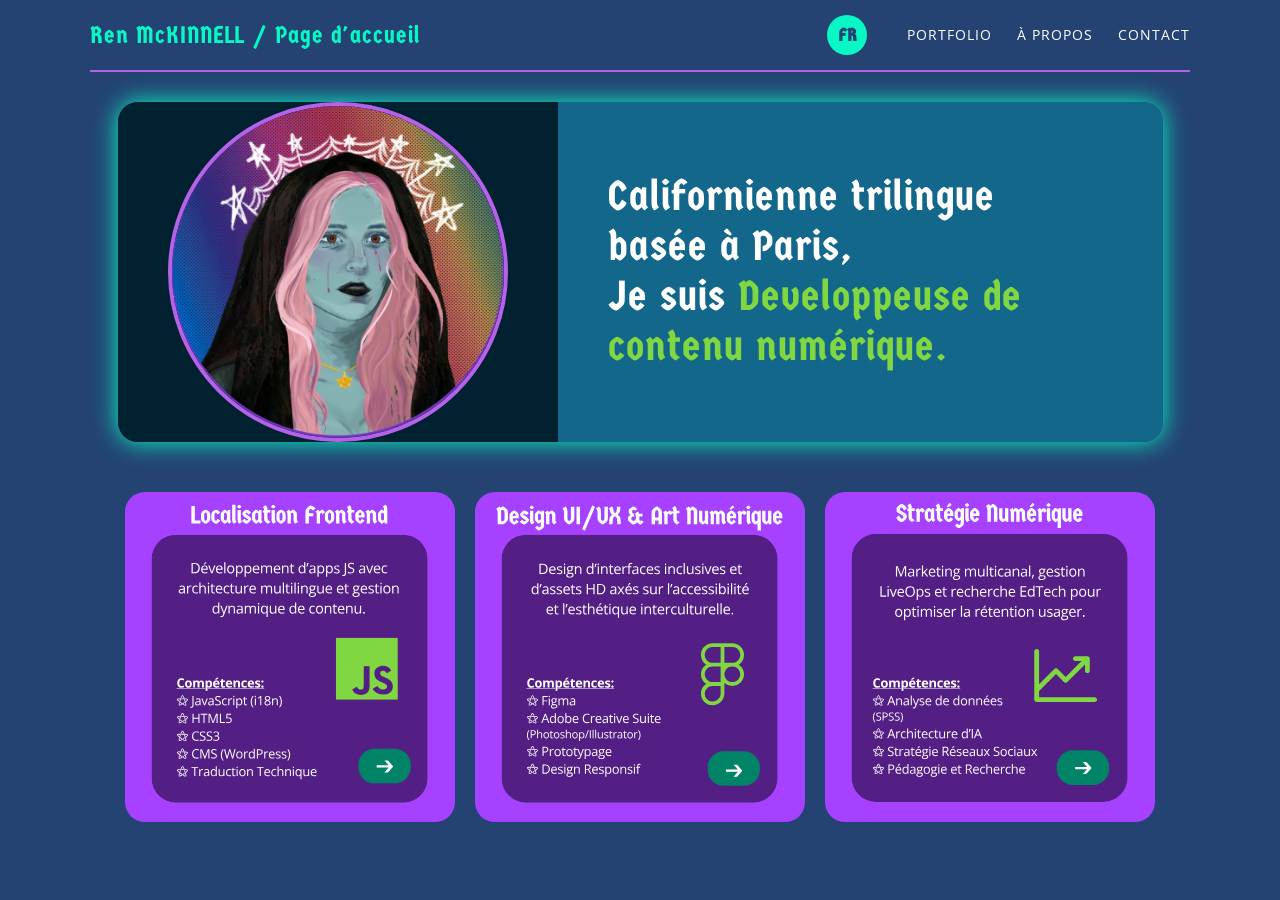
==== commit bb14e0d7: "Update index.html" ====
--- a/index.html
+++ b/index.html
@@ -18,7 +18,7 @@
         <div id="tagline">
             <h1>Ren McKINNELL / Page d'accueil</h1>
         </div>
-        <a href="portfolio-fake-landing.html" class="language-bubble">FR</a>
+        <a href="index.html" class="language-bubble">FR</a>
         <nav>
             <ul>
                 <li><a href="projets.html">PORTFOLIO</a></li>
@@ -33,7 +33,7 @@
     <div class="profile-card">
         
         <div class="image-wrapper">
-            <img src="portrait.png" alt="Portrait de Ren" class="circular-avatar">
+            <img src="RAINBOWREINE-index.webp" alt="Portrait de Ren" class="circular-avatar">
         </div>
         
         <div class="text-content fade-in-text">
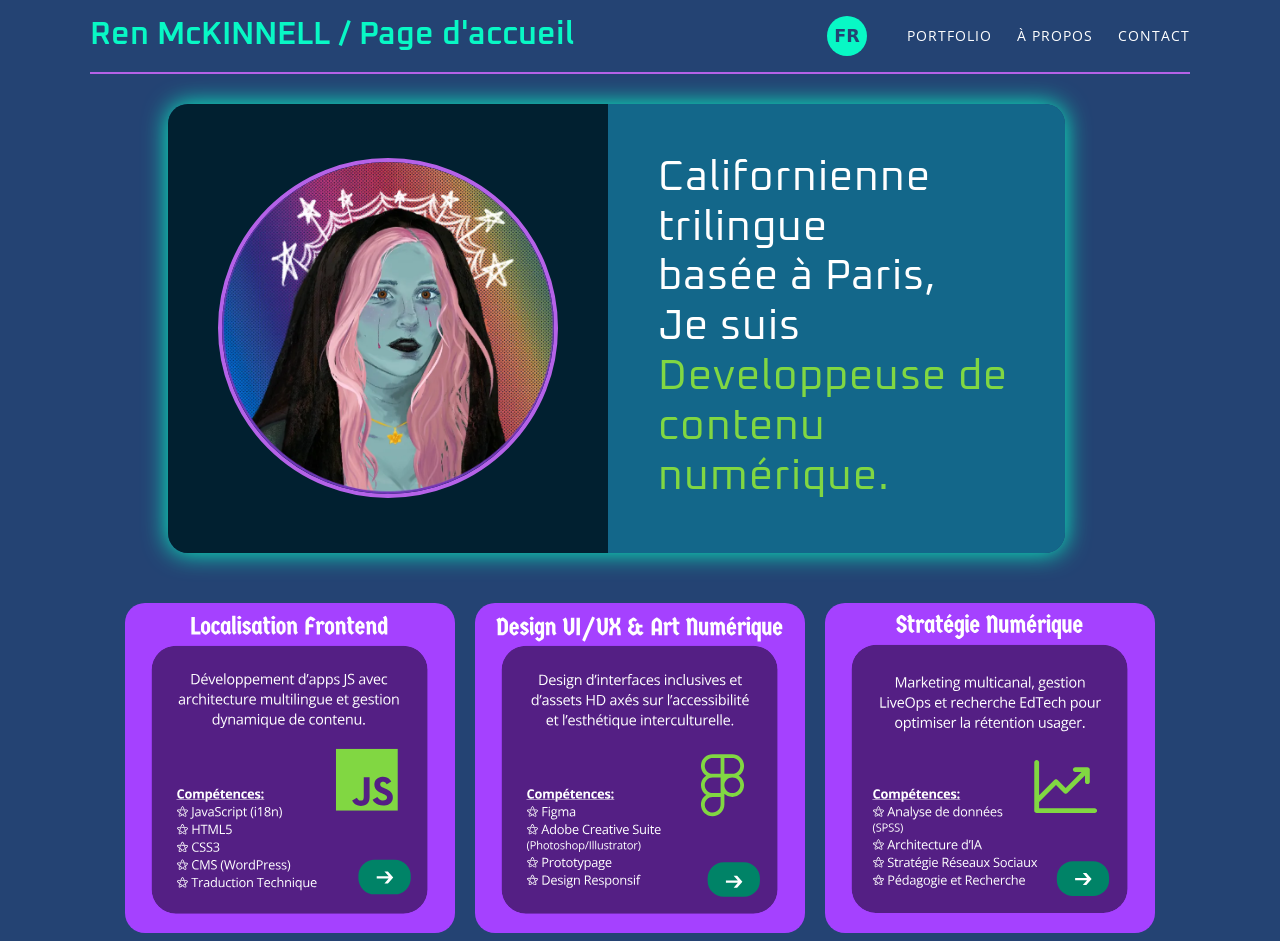
==== commit 50d8c3d8: "Update index.html" ====
--- a/index.html
+++ b/index.html
@@ -8,9 +8,7 @@
     <link rel="stylesheet" href="styles.css">
     <link rel="preconnect" href="https://fonts.googleapis.com">
     <link rel="preconnect" href="https://fonts.gstatic.com" crossorigin>
-    <link href="https://fonts.googleapis.com/css2?family=Germania+One&display=swap" rel="stylesheet">
-    <link rel="preconnect" href="https://fonts.googleapis.com">
-    <link href="https://fonts.googleapis.com/css2?family=Open+Sans:wght@400;700&display=swap" rel="stylesheet">
+    <link href="https://fonts.googleapis.com/css2?family=Open+Sans:wght@400;600;700&family=Oxanium:wght@400;600;700&display=swap" rel="stylesheet">
 
 </head>
 <body>
@@ -30,12 +28,14 @@
     
     <main>  
 <section id="hero">
+    <a href="apropos.html" class="profile-link">
     <div class="profile-card">
         
         <div class="image-wrapper">
             <img src="RAINBOWREINE-index.webp" alt="Portrait de Ren" class="circular-avatar">
         </div>
         
+
         <div class="text-content fade-in-text">
             <p>
                 Californienne trilingue<br>
@@ -45,6 +45,7 @@
         </div>
         
     </div>
+    </a>
 </section>
 
         </section>
--- a/styles.css
+++ b/styles.css
@@ -1,6 +1,6 @@
 :root {
     --bg-navy: #244373;     /* Page background */
-    --accent-purple: #b562e8; 
+    --accent-purple: #b562e8;
     --accent-cyan: #08F8C5; /* Bright cyan for glow and hover */
     --hero-box-left: #012030; /* Dark navy behind portrait */
     --hero-box-right: #13678A; /* Dark cyan behind text */
@@ -35,12 +35,11 @@
 }
 
 header h1 {
-    font-size: 1.5rem;
-    letter-spacing: 1px;
-    font-family: 'Germania One', system-ui;
+    font-family: 'Oxanium', sans-serif; /* This applies the cool geometric font */
+    font-size: 2rem;
+    font-weight: 600;
+    line-height: 1.3;
     color: var(--accent-cyan);
-    font-weight: 400; 
-    -webkit-font-smoothing: antialiased;
 }
 
 nav ul {
@@ -63,6 +62,13 @@
 nav a:hover {
     color: var(--accent-cyan) !important;
     text-shadow: 0 0 8px rgba(8, 248, 197, 0.6);
+}
+
+#hero a, 
+#hero a:visited, 
+#hero a:active {
+    text-decoration: none;
+    color: inherit;
 }
 
 #hero {
@@ -126,7 +132,7 @@
 
 .text-content p {
     color: var(--text-main);
-    font-family: 'Germania One', system-ui;
+    font-family: 'Oxanium', system-ui;
     font-size: 2.6rem;
     line-height: 1.2;
     letter-spacing: 1px; 
@@ -228,7 +234,7 @@
 }
 
 .slide-header h2 {
-    font-family: 'Germania One', system-ui;
+    font-family: 'Oxanium', system-ui;
     color: #08F8C5;
     font-size: 2.2rem;
     font-weight: 400;
@@ -276,7 +282,7 @@
 }
 
 .slide-info h3 {
-    font-family: 'Germania One', system-ui;
+    font-family: 'Oxanium', system-ui;
     font-size: 2.5rem;
     font-weight: 400;
     margin-bottom: 5px;
@@ -549,3 +555,154 @@
     transform: scale(1.05);
 }
 
+/* --- CONSOLE CONTACT SECTION --- */
+#contact-console {
+    display: flex;
+    justify-content: center;
+    align-items: center;
+    padding: 60px 20px;
+    font-family: 'Space Mono', 'Courier New', monospace; /* Techy font */
+}
+
+.console-container {
+    background-color: #1a1c1e; /* Deep tech gray */
+    border: 2px solid #00f3ff;
+    box-shadow: 0 0 20px rgba(0, 243, 255, 0.3), inset 0 0 15px rgba(0, 243, 255, 0.1);
+    border-radius: 12px;
+    padding: 30px;
+    max-width: 900px;
+    width: 100%;
+}
+
+/* Console Header */
+.console-header {
+    text-align: center;
+    margin-bottom: 30px;
+}
+
+.console-header h3 {
+    color: #00f3ff;
+    font-size: 1rem;
+    letter-spacing: 2px;
+    margin-bottom: 10px;
+    text-shadow: 0 0 8px rgba(0, 243, 255, 0.6);
+}
+
+.console-header h2 {
+    color: #39ff14;
+    font-size: 2.2rem;
+    margin-bottom: 5px;
+    text-shadow: 0 0 10px rgba(57, 255, 20, 0.5);
+}
+
+.console-header p {
+    color: #a0aab2;
+    font-size: 0.9rem;
+    margin-bottom: 15px;
+}
+
+/* Animated Progress Bar */
+.progress-bar {
+    width: 60%;
+    height: 4px;
+    background: #2a2d32;
+    margin: 0 auto;
+    border-radius: 2px;
+    overflow: hidden;
+}
+
+.progress-fill {
+    height: 100%;
+    background: #00f3ff;
+    width: 0%;
+    box-shadow: 0 0 10px #00f3ff;
+    animation: loadBar 3s ease-in-out forwards;
+    animation-iteration-count: infinite;
+}
+
+@keyframes loadBar {
+    0% { width: 0%; }
+    50% { width: 70%; }
+    100% { width: 100%; opacity: 0; }
+}
+
+.console-grid {
+    display: grid;
+    grid-template-columns: repeat(auto-fit, minmax(250px, 1fr));
+    gap: 20px;
+}
+
+.console-card {
+    background-color: #23262a;
+    border: 1px solid #3a3e45;
+    border-radius: 8px;
+    padding: 20px;
+    display: flex;
+    flex-direction: column;
+    text-decoration: none;
+    transition: all 0.3s ease;
+    cursor: pointer;
+}
+
+.console-card.static-card {
+    cursor: default;
+}
+
+.console-card:hover:not(.static-card) {
+    border-color: #39ff14;
+    background-color: #2a2e33;
+    box-shadow: 0 0 15px rgba(57, 255, 20, 0.2);
+    transform: translateY(-2px);
+}
+
+.card-title {
+    color: #00f3ff;
+    font-size: 0.85rem;
+    letter-spacing: 1px;
+    margin-bottom: 15px;
+    border-bottom: 1px solid #3a3e45;
+    padding-bottom: 5px;
+}
+
+.card-icon {
+    display: flex;
+    justify-content: center;
+    align-items: center;
+    padding: 20px 0;
+}
+
+.card-icon svg {
+    width: 60px;
+    height: 60px;
+    color: #39ff14;
+    filter: drop-shadow(0 0 8px rgba(57, 255, 20, 0.6));
+    transition: all 0.3s ease;
+}
+
+.console-card:hover:not(.static-card) .card-icon svg {
+    transform: scale(1.1);
+    filter: drop-shadow(0 0 15px rgba(57, 255, 20, 0.9));
+}
+
+.card-data {
+    margin-top: auto;
+    background: #1a1c1e;
+    padding: 10px;
+    border-radius: 4px;
+    color: #e0e0e0;
+    font-size: 0.85rem;
+    display: flex;
+    justify-content: space-between;
+    align-items: center;
+    border: 1px solid transparent;
+}
+
+.console-card:hover:not(.static-card) .card-data {
+    border-color: #39ff14;
+}
+
+.card-data span {
+    color: #39ff14;
+    font-size: 0.75rem;
+    text-transform: uppercase;
+}
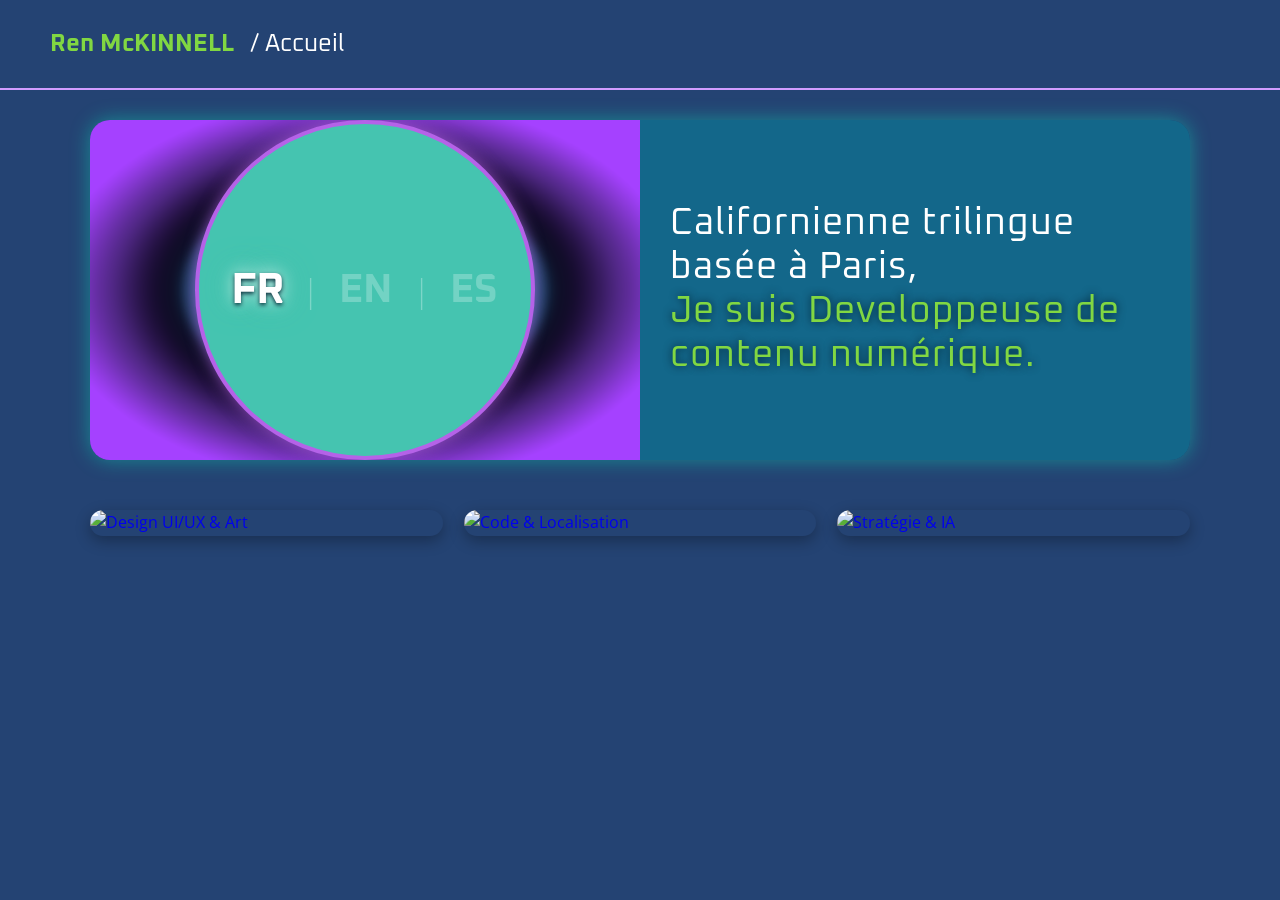
==== commit c5ecccf3: "Update index.html" ====
--- a/index.html
+++ b/index.html
@@ -9,124 +9,83 @@
     <link rel="preconnect" href="https://fonts.googleapis.com">
     <link rel="preconnect" href="https://fonts.gstatic.com" crossorigin>
     <link href="https://fonts.googleapis.com/css2?family=Open+Sans:wght@400;600;700&family=Oxanium:wght@400;600;700&display=swap" rel="stylesheet">
-
+<style>
+    /* Manual override: keeps the middle 'room' but hides the buttons */
+    .lang-switcher-container {
+        visibility: hidden !important; 
+        pointer-events: none !important;
+    }
+</style>
 </head>
 <body>
-    <header>
-        <div id="tagline">
-            <h1>Ren McKINNELL / Page d'accueil</h1>
-        </div>
-        <a href="index.html" class="language-bubble">FR</a>
-        <nav>
-            <ul>
-                <li><a href="projets.html">PORTFOLIO</a></li>
-                <li><a href="apropos.html">À PROPOS</a></li>
-                <li><a href="contact.html">CONTACT</a></li>
-            </ul>
-        </nav>
-    </header>
-    
+
+<header id="main-header">
+    <a href="index.html" class="home-link">
+        <h1><span class="name-highlight">Ren McKINNELL</span> <span class="page-slash">/ Accueil</span></h1>
+    </a>
+
+    <div class="lang-switcher-container">
+        <button class="lang-btn sub-btn left" style="--dir: -55px" onclick="switchLanguage('en')">EN</button>
+        <button class="lang-btn main-btn">FR</button>
+        <button class="lang-btn sub-btn right" style="--dir: 55px" onclick="switchLanguage('es')">ES</button>
+    </div>
+
+<nav id="main-nav">
+    <ul>
+        <li><a href="projets.html" data-key="nav_portfolio"></a></li>
+        <li><a href="apropos.html" data-key="nav_about"></a></li>
+        <li><a href="contact.html" data-key="nav_contact"></a></li>
+    </ul>
+</nav>
+
+</header>
+
     <main>  
+
 <section id="hero">
     <a href="apropos.html" class="profile-link">
-    <div class="profile-card">
-        
-        <div class="image-wrapper">
-            <img src="RAINBOWREINE-index.webp" alt="Portrait de Ren" class="circular-avatar">
+        <div class="profile-card">
+            
+            <div class="image-wrapper">
+                <div class="hero-circle-hub">
+                    <div class="og-lang-hub">
+                        <button class="og-lang-btn fr active-lang" onclick="event.preventDefault(); event.stopPropagation(); switchLanguage('fr')">FR</button>
+                        <span class="hub-divider">|</span>
+                        <button class="og-lang-btn en" onclick="event.preventDefault(); event.stopPropagation(); switchLanguage('en')">EN</button>
+                        <span class="hub-divider">|</span>
+                        <button class="og-lang-btn es" onclick="event.preventDefault(); event.stopPropagation(); switchLanguage('es')">ES</button>
+</div>
+                </div>
+            </div>
+            
+            <div class="text-content fade-in-text">
+                <p>
+                    <span data-key="hero_tagline">Californienne trilingue<br>basée à Paris,</span><br>
+                    <span class="highlight" data-key="hero_role">Je suis Developpeuse de <br>contenu numérique.</span>
+                </p>
+            </div>
+            
         </div>
-        
-
-        <div class="text-content fade-in-text">
-            <p>
-                Californienne trilingue<br>
-                basée à Paris,<br>
-                Je suis <span class="highlight">Developpeuse de <br>contenu numérique.</span>
-            </p>
-        </div>
-        
-    </div>
     </a>
 </section>
 
-        </section>
- <section id="portfolio-grid">
+<section id="portfolio-grid">
+    <a href="projets.html#proj3" class="card-link">
+        <img src="UX FR.svg" alt="Design UI/UX & Art" class="lang-img" data-base-name="UX">
+    </a>
 
-                <a href="projets.html#i18n" class="card-link">
-<svg width="410" height="410" viewBox="0 0 410 410" fill="none" xmlns="http://www.w3.org/2000/svg">
-<rect width="410" height="410" rx="20" fill="#A541FF"/>
-<g clip-path="url(#clip0_49_147)">
-<rect x="33" y="53" width="343" height="333" rx="30" fill="#541F84"/>
-<path d="M92.8935 94.4521C92.8935 95.8994 92.6298 97.1094 92.1025 98.082C91.5752 99.0488 90.8105 99.7783 89.8086 100.271C88.8125 100.757 87.6025 101 86.1787 101H82.6894V88.1504H86.5654C87.872 88.1504 88.997 88.3906 89.9404 88.8711C90.8838 89.3457 91.6103 90.0518 92.1201 90.9893C92.6357 91.9209 92.8935 93.0752 92.8935 94.4521ZM91.3203 94.5049C91.3203 93.3506 91.1269 92.3984 90.7402 91.6484C90.3593 90.8984 89.7968 90.3418 89.0527 89.9785C88.3144 89.6094 87.4091 89.4248 86.3369 89.4248H84.1836V99.7168H86.0029C87.7724 99.7168 89.0996 99.2803 89.9843 98.4072C90.875 97.5342 91.3203 96.2334 91.3203 94.5049ZM98.8792 91.1914C99.6995 91.1914 100.403 91.373 100.989 91.7363C101.575 92.0996 102.023 92.6094 102.333 93.2656C102.644 93.916 102.799 94.6777 102.799 95.5508V96.4561H96.1458C96.1634 97.5869 96.4446 98.4482 96.9896 99.04C97.5345 99.6318 98.3021 99.9277 99.2923 99.9277C99.9017 99.9277 100.441 99.8721 100.909 99.7607C101.378 99.6494 101.865 99.4854 102.368 99.2686V100.552C101.882 100.769 101.399 100.927 100.918 101.026C100.444 101.126 99.8812 101.176 99.2308 101.176C98.305 101.176 97.4964 100.988 96.805 100.613C96.1195 100.232 95.5863 99.6758 95.2054 98.9434C94.8245 98.2109 94.6341 97.3145 94.6341 96.2539C94.6341 95.2168 94.807 94.3203 95.1527 93.5645C95.5042 92.8027 95.9964 92.2168 96.6292 91.8066C97.2679 91.3965 98.0179 91.1914 98.8792 91.1914ZM98.8616 92.3867C98.0823 92.3867 97.4613 92.6416 96.9984 93.1514C96.5355 93.6611 96.2601 94.373 96.1722 95.2871H101.27C101.264 94.7129 101.173 94.209 100.997 93.7754C100.827 93.3359 100.567 92.9961 100.215 92.7559C99.8636 92.5098 99.4124 92.3867 98.8616 92.3867ZM101.296 87.21V87.3857C101.179 87.5557 101.018 87.7607 100.813 88.001C100.614 88.2354 100.391 88.4844 100.145 88.748C99.8988 89.0059 99.6497 89.252 99.3978 89.4863C99.1517 89.7207 98.9232 89.9229 98.7122 90.0928H97.7366V89.8818C97.9241 89.6592 98.1292 89.3926 98.3519 89.082C98.5745 88.7656 98.7913 88.4434 99.0023 88.1152C99.2132 87.7812 99.389 87.4795 99.5296 87.21H101.296ZM107.036 101L103.38 91.3672H104.944L107.062 97.1943C107.209 97.5928 107.358 98.0322 107.51 98.5127C107.663 98.9932 107.768 99.3799 107.827 99.6729H107.888C107.959 99.3799 108.076 98.9932 108.24 98.5127C108.404 98.0264 108.553 97.5869 108.688 97.1943L110.806 91.3672H112.371L108.706 101H107.036ZM117.267 91.1914C118.087 91.1914 118.79 91.373 119.376 91.7363C119.962 92.0996 120.41 92.6094 120.721 93.2656C121.031 93.916 121.187 94.6777 121.187 95.5508V96.4561H114.533C114.551 97.5869 114.832 98.4482 115.377 99.04C115.922 99.6318 116.689 99.9277 117.68 99.9277C118.289 99.9277 118.828 99.8721 119.297 99.7607C119.766 99.6494 120.252 99.4854 120.756 99.2686V100.552C120.27 100.769 119.786 100.927 119.306 101.026C118.831 101.126 118.269 101.176 117.618 101.176C116.692 101.176 115.884 100.988 115.192 100.613C114.507 100.232 113.974 99.6758 113.593 98.9434C113.212 98.2109 113.022 97.3145 113.022 96.2539C113.022 95.2168 113.194 94.3203 113.54 93.5645C113.892 92.8027 114.384 92.2168 115.017 91.8066C115.655 91.3965 116.405 91.1914 117.267 91.1914ZM117.249 92.3867C116.47 92.3867 115.849 92.6416 115.386 93.1514C114.923 93.6611 114.647 94.373 114.56 95.2871H119.657C119.651 94.7129 119.561 94.209 119.385 93.7754C119.215 93.3359 118.954 92.9961 118.603 92.7559C118.251 92.5098 117.8 92.3867 117.249 92.3867ZM124.773 101H123.305V87.3242H124.773V101ZM135.803 96.166C135.803 96.957 135.701 97.6631 135.496 98.2842C135.291 98.9053 134.995 99.4297 134.608 99.8574C134.221 100.285 133.753 100.613 133.202 100.842C132.657 101.064 132.039 101.176 131.347 101.176C130.703 101.176 130.111 101.064 129.572 100.842C129.039 100.613 128.576 100.285 128.183 99.8574C127.797 99.4297 127.495 98.9053 127.278 98.2842C127.067 97.6631 126.962 96.957 126.962 96.166C126.962 95.1113 127.14 94.2148 127.498 93.4766C127.855 92.7324 128.365 92.167 129.027 91.7803C129.695 91.3877 130.489 91.1914 131.409 91.1914C132.288 91.1914 133.055 91.3877 133.712 91.7803C134.374 92.1729 134.886 92.7412 135.25 93.4854C135.619 94.2236 135.803 95.1172 135.803 96.166ZM128.473 96.166C128.473 96.9395 128.576 97.6104 128.781 98.1787C128.986 98.7471 129.303 99.1865 129.73 99.4971C130.158 99.8076 130.709 99.9629 131.383 99.9629C132.051 99.9629 132.598 99.8076 133.026 99.4971C133.46 99.1865 133.779 98.7471 133.984 98.1787C134.189 97.6104 134.292 96.9395 134.292 96.166C134.292 95.3984 134.189 94.7363 133.984 94.1797C133.779 93.6172 133.463 93.1836 133.035 92.8789C132.607 92.5742 132.053 92.4219 131.374 92.4219C130.372 92.4219 129.636 92.7529 129.168 93.415C128.705 94.0771 128.473 94.9941 128.473 96.166ZM142.492 91.1914C143.693 91.1914 144.651 91.6045 145.366 92.4307C146.081 93.2568 146.439 94.499 146.439 96.1572C146.439 97.2529 146.275 98.1729 145.946 98.917C145.618 99.6611 145.155 100.224 144.558 100.604C143.966 100.985 143.266 101.176 142.457 101.176C141.947 101.176 141.499 101.108 141.112 100.974C140.726 100.839 140.395 100.657 140.119 100.429C139.844 100.2 139.615 99.9512 139.434 99.6816H139.328C139.346 99.9102 139.366 100.186 139.39 100.508C139.419 100.83 139.434 101.111 139.434 101.352V105.307H137.966V91.3672H139.17L139.363 92.791H139.434C139.621 92.498 139.85 92.2314 140.119 91.9912C140.389 91.7451 140.717 91.5518 141.104 91.4111C141.496 91.2646 141.959 91.1914 142.492 91.1914ZM142.237 92.4219C141.569 92.4219 141.03 92.5508 140.62 92.8086C140.216 93.0664 139.92 93.4531 139.733 93.9688C139.545 94.4785 139.445 95.1201 139.434 95.8936V96.1748C139.434 96.9893 139.522 97.6777 139.697 98.2402C139.879 98.8027 140.175 99.2305 140.585 99.5234C141.001 99.8164 141.558 99.9629 142.255 99.9629C142.853 99.9629 143.351 99.8018 143.749 99.4795C144.148 99.1572 144.443 98.709 144.637 98.1348C144.836 97.5547 144.936 96.8896 144.936 96.1396C144.936 95.0029 144.713 94.1006 144.268 93.4326C143.828 92.7588 143.151 92.4219 142.237 92.4219ZM153.154 91.1914C154.355 91.1914 155.313 91.6045 156.028 92.4307C156.743 93.2568 157.1 94.499 157.1 96.1572C157.1 97.2529 156.936 98.1729 156.608 98.917C156.28 99.6611 155.817 100.224 155.219 100.604C154.627 100.985 153.927 101.176 153.119 101.176C152.609 101.176 152.161 101.108 151.774 100.974C151.387 100.839 151.056 100.657 150.781 100.429C150.505 100.2 150.277 99.9512 150.095 99.6816H149.99C150.007 99.9102 150.028 100.186 150.051 100.508C150.081 100.83 150.095 101.111 150.095 101.352V105.307H148.627V91.3672H149.832L150.025 92.791H150.095C150.283 92.498 150.511 92.2314 150.781 91.9912C151.05 91.7451 151.378 91.5518 151.765 91.4111C152.158 91.2646 152.621 91.1914 153.154 91.1914ZM152.899 92.4219C152.231 92.4219 151.692 92.5508 151.282 92.8086C150.877 93.0664 150.582 93.4531 150.394 93.9688C150.207 94.4785 150.107 95.1201 150.095 95.8936V96.1748C150.095 96.9893 150.183 97.6777 150.359 98.2402C150.541 98.8027 150.836 99.2305 151.247 99.5234C151.663 99.8164 152.219 99.9629 152.916 99.9629C153.514 99.9629 154.012 99.8018 154.411 99.4795C154.809 99.1572 155.105 98.709 155.298 98.1348C155.498 97.5547 155.597 96.8896 155.597 96.1396C155.597 95.0029 155.374 94.1006 154.929 93.4326C154.49 92.7588 153.813 92.4219 152.899 92.4219ZM162.998 91.1914C163.818 91.1914 164.521 91.373 165.107 91.7363C165.693 92.0996 166.141 92.6094 166.452 93.2656C166.763 93.916 166.918 94.6777 166.918 95.5508V96.4561H160.264C160.282 97.5869 160.563 98.4482 161.108 99.04C161.653 99.6318 162.421 99.9277 163.411 99.9277C164.02 99.9277 164.559 99.8721 165.028 99.7607C165.497 99.6494 165.983 99.4854 166.487 99.2686V100.552C166.001 100.769 165.517 100.927 165.037 101.026C164.562 101.126 164 101.176 163.349 101.176C162.424 101.176 161.615 100.988 160.924 100.613C160.238 100.232 159.705 99.6758 159.324 98.9434C158.943 98.2109 158.753 97.3145 158.753 96.2539C158.753 95.2168 158.926 94.3203 159.271 93.5645C159.623 92.8027 160.115 92.2168 160.748 91.8066C161.387 91.3965 162.137 91.1914 162.998 91.1914ZM162.98 92.3867C162.201 92.3867 161.58 92.6416 161.117 93.1514C160.654 93.6611 160.379 94.373 160.291 95.2871H165.389C165.383 94.7129 165.292 94.209 165.116 93.7754C164.946 93.3359 164.685 92.9961 164.334 92.7559C163.982 92.5098 163.531 92.3867 162.98 92.3867ZM179.495 91.1914C180.556 91.1914 181.356 91.4697 181.895 92.0264C182.434 92.5771 182.703 93.4648 182.703 94.6895V101H181.262V94.7598C181.262 93.9805 181.092 93.3975 180.752 93.0107C180.418 92.6182 179.92 92.4219 179.258 92.4219C178.326 92.4219 177.65 92.6914 177.228 93.2305C176.806 93.7695 176.595 94.5635 176.595 95.6123V101H175.145V94.7598C175.145 94.2383 175.069 93.8047 174.916 93.459C174.77 93.1133 174.547 92.8555 174.248 92.6855C173.955 92.5098 173.583 92.4219 173.132 92.4219C172.493 92.4219 171.981 92.5537 171.594 92.8174C171.207 93.0811 170.926 93.4736 170.75 93.9951C170.58 94.5107 170.495 95.1465 170.495 95.9023V101H169.036V91.3672H170.214L170.434 92.7295H170.513C170.706 92.3955 170.949 92.1143 171.242 91.8857C171.535 91.6572 171.863 91.4844 172.227 91.3672C172.59 91.25 172.977 91.1914 173.387 91.1914C174.119 91.1914 174.732 91.3291 175.224 91.6045C175.722 91.874 176.082 92.2871 176.305 92.8438H176.384C176.7 92.2871 177.134 91.874 177.685 91.6045C178.236 91.3291 178.839 91.1914 179.495 91.1914ZM189.049 91.1914C189.87 91.1914 190.573 91.373 191.159 91.7363C191.745 92.0996 192.193 92.6094 192.503 93.2656C192.814 93.916 192.969 94.6777 192.969 95.5508V96.4561H186.316C186.334 97.5869 186.615 98.4482 187.16 99.04C187.705 99.6318 188.472 99.9277 189.462 99.9277C190.072 99.9277 190.611 99.8721 191.08 99.7607C191.548 99.6494 192.035 99.4854 192.539 99.2686V100.552C192.052 100.769 191.569 100.927 191.088 101.026C190.614 101.126 190.051 101.176 189.401 101.176C188.475 101.176 187.667 100.988 186.975 100.613C186.29 100.232 185.756 99.6758 185.376 98.9434C184.995 98.2109 184.804 97.3145 184.804 96.2539C184.804 95.2168 184.977 94.3203 185.323 93.5645C185.674 92.8027 186.167 92.2168 186.799 91.8066C187.438 91.3965 188.188 91.1914 189.049 91.1914ZM189.032 92.3867C188.253 92.3867 187.631 92.6416 187.169 93.1514C186.706 93.6611 186.43 94.373 186.342 95.2871H191.44C191.434 94.7129 191.343 94.209 191.168 93.7754C190.998 93.3359 190.737 92.9961 190.385 92.7559C190.034 92.5098 189.583 92.3867 189.032 92.3867ZM199.649 91.1914C200.792 91.1914 201.656 91.4727 202.242 92.0352C202.828 92.5918 203.121 93.4883 203.121 94.7246V101H201.68V94.8213C201.68 94.0186 201.495 93.418 201.126 93.0195C200.763 92.6211 200.203 92.4219 199.447 92.4219C198.381 92.4219 197.631 92.7236 197.197 93.3271C196.764 93.9307 196.547 94.8066 196.547 95.9551V101H195.088V91.3672H196.266L196.485 92.7559H196.564C196.769 92.416 197.03 92.1318 197.347 91.9033C197.663 91.6689 198.018 91.4932 198.41 91.376C198.803 91.2529 199.216 91.1914 199.649 91.1914ZM208.878 99.9805C209.118 99.9805 209.365 99.96 209.616 99.9189C209.868 99.8779 210.074 99.8281 210.232 99.7695V100.903C210.062 100.979 209.824 101.044 209.52 101.097C209.221 101.149 208.928 101.176 208.641 101.176C208.131 101.176 207.668 101.088 207.252 100.912C206.836 100.73 206.502 100.426 206.25 99.998C206.004 99.5703 205.881 98.9785 205.881 98.2227V92.5098H204.51V91.7979L205.89 91.2266L206.47 89.1348H207.349V91.3672H210.17V92.5098H207.349V98.1787C207.349 98.7822 207.487 99.2334 207.762 99.5322C208.043 99.8311 208.415 99.9805 208.878 99.9805ZM219.566 101.176C218.348 101.176 217.381 100.76 216.666 99.9277C215.957 99.0957 215.603 97.8594 215.603 96.2188C215.603 94.5605 215.966 93.3096 216.692 92.4658C217.419 91.6162 218.386 91.1914 219.593 91.1914C220.103 91.1914 220.548 91.2588 220.929 91.3936C221.31 91.5283 221.638 91.71 221.913 91.9385C222.188 92.1611 222.42 92.416 222.607 92.7031H222.713C222.689 92.5215 222.666 92.2725 222.643 91.9561C222.619 91.6396 222.607 91.3818 222.607 91.1826V87.3242H224.066V101H222.889L222.669 99.6289H222.607C222.426 99.916 222.194 100.177 221.913 100.411C221.638 100.646 221.307 100.833 220.92 100.974C220.539 101.108 220.088 101.176 219.566 101.176ZM219.795 99.9629C220.826 99.9629 221.556 99.6699 221.983 99.084C222.411 98.498 222.625 97.6279 222.625 96.4736V96.21C222.625 94.9854 222.42 94.0449 222.01 93.3887C221.605 92.7324 220.867 92.4043 219.795 92.4043C218.898 92.4043 218.228 92.75 217.782 93.4414C217.337 94.127 217.114 95.0645 217.114 96.2539C217.114 97.4375 217.334 98.3516 217.773 98.9961C218.219 99.6406 218.893 99.9629 219.795 99.9629ZM227.952 88.1504L228.083 88.3438C227.978 88.7715 227.843 89.2314 227.679 89.7236C227.515 90.21 227.336 90.6963 227.143 91.1826C226.95 91.6689 226.756 92.126 226.563 92.5537H225.491C225.578 92.2197 225.666 91.8623 225.754 91.4814C225.848 91.1006 225.936 90.7139 226.018 90.3213C226.1 89.9287 226.173 89.5479 226.238 89.1787C226.308 88.8096 226.367 88.4668 226.413 88.1504H227.952ZM233.102 91.209C234.251 91.209 235.103 91.4668 235.66 91.9824C236.217 92.498 236.495 93.3213 236.495 94.4521V101H235.431L235.15 99.5762H235.08C234.81 99.9277 234.529 100.224 234.236 100.464C233.943 100.698 233.603 100.877 233.217 101C232.836 101.117 232.367 101.176 231.81 101.176C231.224 101.176 230.703 101.073 230.246 100.868C229.795 100.663 229.437 100.353 229.174 99.9365C228.916 99.5205 228.787 98.9932 228.787 98.3545C228.787 97.3936 229.168 96.6553 229.929 96.1396C230.691 95.624 231.851 95.3428 233.41 95.2959L235.071 95.2256V94.6367C235.071 93.8047 234.892 93.2217 234.535 92.8877C234.177 92.5537 233.674 92.3867 233.023 92.3867C232.519 92.3867 232.039 92.46 231.582 92.6064C231.125 92.7529 230.691 92.9258 230.281 93.125L229.833 92.0176C230.266 91.7949 230.764 91.6045 231.327 91.4463C231.889 91.2881 232.481 91.209 233.102 91.209ZM235.053 96.2539L233.586 96.3154C232.384 96.3623 231.538 96.5586 231.046 96.9043C230.553 97.25 230.307 97.7393 230.307 98.3721C230.307 98.9229 230.474 99.3301 230.808 99.5938C231.142 99.8574 231.585 99.9893 232.135 99.9893C232.991 99.9893 233.691 99.752 234.236 99.2773C234.781 98.8027 235.053 98.0908 235.053 97.1416V96.2539ZM243.667 91.1914C244.868 91.1914 245.826 91.6045 246.541 92.4307C247.256 93.2568 247.613 94.499 247.613 96.1572C247.613 97.2529 247.449 98.1729 247.121 98.917C246.793 99.6611 246.33 100.224 245.733 100.604C245.141 100.985 244.441 101.176 243.632 101.176C243.122 101.176 242.674 101.108 242.287 100.974C241.9 100.839 241.569 100.657 241.294 100.429C241.019 100.2 240.79 99.9512 240.608 99.6816H240.503C240.521 99.9102 240.541 100.186 240.565 100.508C240.594 100.83 240.608 101.111 240.608 101.352V105.307H239.141V91.3672H240.345L240.538 92.791H240.608C240.796 92.498 241.025 92.2314 241.294 91.9912C241.564 91.7451 241.892 91.5518 242.278 91.4111C242.671 91.2646 243.134 91.1914 243.667 91.1914ZM243.412 92.4219C242.744 92.4219 242.205 92.5508 241.795 92.8086C241.391 93.0664 241.095 93.4531 240.907 93.9688C240.72 94.4785 240.62 95.1201 240.608 95.8936V96.1748C240.608 96.9893 240.696 97.6777 240.872 98.2402C241.054 98.8027 241.35 99.2305 241.76 99.5234C242.176 99.8164 242.733 99.9629 243.43 99.9629C244.027 99.9629 244.525 99.8018 244.924 99.4795C245.322 99.1572 245.618 98.709 245.812 98.1348C246.011 97.5547 246.11 96.8896 246.11 96.1396C246.11 95.0029 245.888 94.1006 245.442 93.4326C245.003 92.7588 244.326 92.4219 243.412 92.4219ZM254.329 91.1914C255.53 91.1914 256.488 91.6045 257.203 92.4307C257.917 93.2568 258.275 94.499 258.275 96.1572C258.275 97.2529 258.111 98.1729 257.783 98.917C257.455 99.6611 256.992 100.224 256.394 100.604C255.802 100.985 255.102 101.176 254.293 101.176C253.784 101.176 253.335 101.108 252.949 100.974C252.562 100.839 252.231 100.657 251.956 100.429C251.68 100.2 251.452 99.9512 251.27 99.6816H251.164C251.182 99.9102 251.203 100.186 251.226 100.508C251.255 100.83 251.27 101.111 251.27 101.352V105.307H249.802V91.3672H251.006L251.2 92.791H251.27C251.457 92.498 251.686 92.2314 251.956 91.9912C252.225 91.7451 252.553 91.5518 252.94 91.4111C253.332 91.2646 253.795 91.1914 254.329 91.1914ZM254.074 92.4219C253.406 92.4219 252.867 92.5508 252.456 92.8086C252.052 93.0664 251.756 93.4531 251.569 93.9688C251.381 94.4785 251.282 95.1201 251.27 95.8936V96.1748C251.27 96.9893 251.358 97.6777 251.534 98.2402C251.715 98.8027 252.011 99.2305 252.421 99.5234C252.837 99.8164 253.394 99.9629 254.091 99.9629C254.689 99.9629 255.187 99.8018 255.585 99.4795C255.984 99.1572 256.28 98.709 256.473 98.1348C256.672 97.5547 256.772 96.8896 256.772 96.1396C256.772 95.0029 256.549 94.1006 256.104 93.4326C255.664 92.7588 254.988 92.4219 254.074 92.4219ZM266.695 98.3633C266.695 98.9785 266.54 99.4971 266.229 99.9189C265.925 100.335 265.485 100.648 264.911 100.859C264.343 101.07 263.663 101.176 262.872 101.176C262.198 101.176 261.615 101.123 261.123 101.018C260.631 100.912 260.2 100.763 259.831 100.569V99.2246C260.223 99.418 260.692 99.5938 261.237 99.752C261.782 99.9102 262.339 99.9893 262.907 99.9893C263.739 99.9893 264.343 99.8545 264.718 99.585C265.093 99.3154 265.28 98.9492 265.28 98.4863C265.28 98.2227 265.204 97.9912 265.052 97.792C264.905 97.5869 264.656 97.3906 264.305 97.2031C263.953 97.0098 263.467 96.7988 262.846 96.5703C262.23 96.3359 261.697 96.1045 261.246 95.876C260.801 95.6416 260.455 95.3574 260.209 95.0234C259.969 94.6895 259.848 94.2559 259.848 93.7227C259.848 92.9082 260.177 92.2842 260.833 91.8506C261.495 91.4111 262.362 91.1914 263.434 91.1914C264.014 91.1914 264.556 91.25 265.06 91.3672C265.57 91.4785 266.045 91.6309 266.484 91.8242L265.992 92.9932C265.594 92.8232 265.169 92.6797 264.718 92.5625C264.266 92.4453 263.806 92.3867 263.338 92.3867C262.664 92.3867 262.145 92.498 261.782 92.7207C261.425 92.9434 261.246 93.248 261.246 93.6348C261.246 93.9336 261.328 94.1797 261.492 94.373C261.662 94.5664 261.931 94.748 262.301 94.918C262.67 95.0879 263.156 95.2871 263.76 95.5156C264.363 95.7383 264.885 95.9697 265.324 96.21C265.763 96.4443 266.1 96.7314 266.335 97.0713C266.575 97.4053 266.695 97.8359 266.695 98.3633ZM271.363 104.384C271.07 104.384 270.812 104.363 270.589 104.322C270.367 104.281 270.176 104.226 270.018 104.155V102.881C270.206 102.939 270.408 102.983 270.625 103.013C270.841 103.048 271.076 103.065 271.328 103.065C271.656 103.065 271.958 103.001 272.233 102.872C272.508 102.743 272.728 102.523 272.892 102.213C273.056 101.902 273.138 101.475 273.138 100.93V88.1504H274.641V100.815C274.641 101.618 274.506 102.283 274.237 102.811C273.973 103.338 273.595 103.73 273.103 103.988C272.617 104.252 272.037 104.384 271.363 104.384ZM284.942 97.5811C284.942 98.3428 284.752 98.9932 284.371 99.5322C283.996 100.065 283.469 100.473 282.789 100.754C282.109 101.035 281.309 101.176 280.39 101.176C279.903 101.176 279.443 101.152 279.01 101.105C278.576 101.059 278.178 100.991 277.814 100.903C277.451 100.815 277.132 100.707 276.856 100.578V99.1455C277.296 99.3271 277.832 99.4971 278.465 99.6553C279.098 99.8076 279.76 99.8838 280.451 99.8838C281.096 99.8838 281.641 99.7988 282.086 99.6289C282.531 99.4531 282.868 99.2041 283.097 98.8818C283.331 98.5537 283.448 98.1611 283.448 97.7041C283.448 97.2646 283.351 96.8984 283.158 96.6055C282.965 96.3066 282.642 96.0371 282.191 95.7969C281.746 95.5508 281.137 95.29 280.363 95.0146C279.818 94.8213 279.338 94.6104 278.922 94.3818C278.506 94.1475 278.157 93.8838 277.876 93.5908C277.595 93.2979 277.381 92.958 277.234 92.5713C277.094 92.1846 277.023 91.7422 277.023 91.2441C277.023 90.5586 277.196 89.9727 277.542 89.4863C277.893 88.9941 278.377 88.6191 278.992 88.3613C279.613 88.0977 280.325 87.9658 281.128 87.9658C281.813 87.9658 282.446 88.0303 283.026 88.1592C283.612 88.2881 284.148 88.4609 284.635 88.6777L284.169 89.9609C283.706 89.7676 283.214 89.6064 282.692 89.4775C282.177 89.3486 281.643 89.2842 281.093 89.2842C280.542 89.2842 280.076 89.3662 279.695 89.5303C279.32 89.6885 279.033 89.9141 278.834 90.207C278.635 90.5 278.535 90.8486 278.535 91.2529C278.535 91.7041 278.629 92.0791 278.816 92.3779C279.01 92.6768 279.314 92.9434 279.73 93.1777C280.152 93.4062 280.709 93.6465 281.4 93.8984C282.156 94.1738 282.798 94.4668 283.325 94.7773C283.852 95.082 284.254 95.457 284.529 95.9023C284.805 96.3418 284.942 96.9014 284.942 97.5811ZM294.91 91.209C296.058 91.209 296.911 91.4668 297.467 91.9824C298.024 92.498 298.302 93.3213 298.302 94.4521V101H297.239L296.958 99.5762H296.887C296.618 99.9277 296.337 100.224 296.044 100.464C295.751 100.698 295.411 100.877 295.024 101C294.643 101.117 294.174 101.176 293.618 101.176C293.032 101.176 292.51 101.073 292.053 100.868C291.602 100.663 291.245 100.353 290.981 99.9365C290.723 99.5205 290.594 98.9932 290.594 98.3545C290.594 97.3936 290.975 96.6553 291.737 96.1396C292.499 95.624 293.659 95.3428 295.217 95.2959L296.879 95.2256V94.6367C296.879 93.8047 296.7 93.2217 296.342 92.8877C295.985 92.5537 295.481 92.3867 294.831 92.3867C294.327 92.3867 293.846 92.46 293.389 92.6064C292.932 92.7529 292.499 92.9258 292.088 93.125L291.64 92.0176C292.074 91.7949 292.572 91.6045 293.134 91.4463C293.697 91.2881 294.289 91.209 294.91 91.209ZM296.861 96.2539L295.393 96.3154C294.192 96.3623 293.345 96.5586 292.853 96.9043C292.361 97.25 292.115 97.7393 292.115 98.3721C292.115 98.9229 292.282 99.3301 292.616 99.5938C292.95 99.8574 293.392 99.9893 293.943 99.9893C294.798 99.9893 295.499 99.752 296.044 99.2773C296.588 98.8027 296.861 98.0908 296.861 97.1416V96.2539ZM303.066 101L299.41 91.3672H300.975L303.093 97.1943C303.239 97.5928 303.389 98.0322 303.541 98.5127C303.693 98.9932 303.799 99.3799 303.857 99.6729H303.919C303.989 99.3799 304.106 98.9932 304.27 98.5127C304.435 98.0264 304.584 97.5869 304.719 97.1943L306.837 91.3672H308.401L304.736 101H303.066ZM313.297 91.1914C314.117 91.1914 314.821 91.373 315.407 91.7363C315.992 92.0996 316.441 92.6094 316.751 93.2656C317.062 93.916 317.217 94.6777 317.217 95.5508V96.4561H310.564C310.581 97.5869 310.863 98.4482 311.408 99.04C311.952 99.6318 312.72 99.9277 313.71 99.9277C314.32 99.9277 314.859 99.8721 315.327 99.7607C315.796 99.6494 316.283 99.4854 316.786 99.2686V100.552C316.3 100.769 315.817 100.927 315.336 101.026C314.862 101.126 314.299 101.176 313.649 101.176C312.723 101.176 311.914 100.988 311.223 100.613C310.537 100.232 310.004 99.6758 309.623 98.9434C309.242 98.2109 309.052 97.3145 309.052 96.2539C309.052 95.2168 309.225 94.3203 309.571 93.5645C309.922 92.8027 310.414 92.2168 311.047 91.8066C311.686 91.3965 312.436 91.1914 313.297 91.1914ZM313.28 92.3867C312.5 92.3867 311.879 92.6416 311.416 93.1514C310.953 93.6611 310.678 94.373 310.59 95.2871H315.688C315.682 94.7129 315.591 94.209 315.415 93.7754C315.245 93.3359 314.985 92.9961 314.633 92.7559C314.282 92.5098 313.83 92.3867 313.28 92.3867ZM323.194 101.176C322.327 101.176 321.562 100.997 320.9 100.64C320.238 100.282 319.722 99.7373 319.353 99.0049C318.984 98.2725 318.799 97.3496 318.799 96.2363C318.799 95.0703 318.993 94.1182 319.38 93.3799C319.772 92.6357 320.311 92.085 320.997 91.7275C321.682 91.3701 322.462 91.1914 323.335 91.1914C323.815 91.1914 324.278 91.2412 324.723 91.3408C325.174 91.4346 325.544 91.5547 325.831 91.7012L325.391 92.9229C325.098 92.8057 324.758 92.7002 324.372 92.6064C323.991 92.5127 323.633 92.4658 323.299 92.4658C322.632 92.4658 322.075 92.6094 321.63 92.8965C321.19 93.1836 320.859 93.6055 320.636 94.1621C320.42 94.7188 320.311 95.4043 320.311 96.2188C320.311 96.998 320.417 97.6631 320.628 98.2139C320.844 98.7646 321.164 99.1865 321.586 99.4795C322.013 99.7666 322.547 99.9102 323.185 99.9102C323.695 99.9102 324.155 99.8574 324.565 99.752C324.975 99.6406 325.347 99.5117 325.681 99.3652V100.666C325.359 100.83 324.999 100.956 324.6 101.044C324.208 101.132 323.739 101.176 323.194 101.176ZM71.0383 116.209C72.1867 116.209 73.0393 116.467 73.5959 116.982C74.1525 117.498 74.4309 118.321 74.4309 119.452V126H73.3674L73.0861 124.576H73.0158C72.7463 124.928 72.465 125.224 72.1721 125.464C71.8791 125.698 71.5393 125.877 71.1525 126C70.7717 126.117 70.3029 126.176 69.7463 126.176C69.1604 126.176 68.6389 126.073 68.1818 125.868C67.7307 125.663 67.3732 125.353 67.1096 124.937C66.8518 124.521 66.7229 123.993 66.7229 123.354C66.7229 122.394 67.1037 121.655 67.8654 121.14C68.6272 120.624 69.7873 120.343 71.3459 120.296L73.007 120.226V119.637C73.007 118.805 72.8283 118.222 72.4709 117.888C72.1135 117.554 71.6096 117.387 70.9592 117.387C70.4553 117.387 69.9748 117.46 69.5178 117.606C69.0607 117.753 68.6272 117.926 68.217 118.125L67.7688 117.018C68.2023 116.795 68.7004 116.604 69.2629 116.446C69.8254 116.288 70.4172 116.209 71.0383 116.209ZM72.9895 121.254L71.5217 121.315C70.3205 121.362 69.4738 121.559 68.9816 121.904C68.4895 122.25 68.2434 122.739 68.2434 123.372C68.2434 123.923 68.4104 124.33 68.7443 124.594C69.0783 124.857 69.5207 124.989 70.0715 124.989C70.927 124.989 71.6272 124.752 72.1721 124.277C72.717 123.803 72.9895 123.091 72.9895 122.142V121.254ZM81.4537 116.191C81.647 116.191 81.8492 116.203 82.0601 116.227C82.2711 116.244 82.4586 116.271 82.6226 116.306L82.4381 117.659C82.2798 117.618 82.1041 117.586 81.9107 117.562C81.7173 117.539 81.5357 117.527 81.3658 117.527C80.9791 117.527 80.6129 117.606 80.2672 117.765C79.9273 117.917 79.6285 118.14 79.3707 118.433C79.1129 118.72 78.9107 119.068 78.7642 119.479C78.6177 119.883 78.5445 120.334 78.5445 120.832V126H77.0767V116.367H78.2896L78.4478 118.143H78.5093C78.7086 117.785 78.9488 117.46 79.23 117.167C79.5113 116.868 79.8365 116.631 80.2056 116.455C80.5806 116.279 80.9966 116.191 81.4537 116.191ZM87.9404 126.176C87.0732 126.176 86.3085 125.997 85.6464 125.64C84.9843 125.282 84.4687 124.737 84.0995 124.005C83.7304 123.272 83.5458 122.35 83.5458 121.236C83.5458 120.07 83.7392 119.118 84.1259 118.38C84.5185 117.636 85.0575 117.085 85.7431 116.728C86.4286 116.37 87.2079 116.191 88.081 116.191C88.5614 116.191 89.0243 116.241 89.4697 116.341C89.9208 116.435 90.29 116.555 90.5771 116.701L90.1376 117.923C89.8447 117.806 89.5048 117.7 89.1181 117.606C88.7372 117.513 88.3798 117.466 88.0458 117.466C87.3779 117.466 86.8212 117.609 86.3759 117.896C85.9364 118.184 85.6054 118.605 85.3827 119.162C85.1659 119.719 85.0575 120.404 85.0575 121.219C85.0575 121.998 85.163 122.663 85.3739 123.214C85.5907 123.765 85.9101 124.187 86.332 124.479C86.7597 124.767 87.2929 124.91 87.9316 124.91C88.4413 124.91 88.9013 124.857 89.3114 124.752C89.7216 124.641 90.0937 124.512 90.4277 124.365V125.666C90.1054 125.83 89.745 125.956 89.3466 126.044C88.954 126.132 88.4853 126.176 87.9404 126.176ZM93.8118 112.324V116.411C93.8118 116.646 93.8059 116.883 93.7942 117.123C93.7825 117.357 93.762 117.574 93.7327 117.773H93.8294C94.0286 117.434 94.2806 117.149 94.5852 116.921C94.8958 116.687 95.2473 116.511 95.6399 116.394C96.0325 116.271 96.4485 116.209 96.888 116.209C97.6614 116.209 98.3059 116.332 98.8216 116.578C99.3431 116.824 99.7327 117.205 99.9905 117.721C100.254 118.236 100.386 118.904 100.386 119.725V126H98.9446V119.821C98.9446 119.019 98.76 118.418 98.3909 118.02C98.0276 117.621 97.4681 117.422 96.7122 117.422C95.9973 117.422 95.4261 117.56 94.9983 117.835C94.5764 118.104 94.2718 118.503 94.0843 119.03C93.9026 119.558 93.8118 120.202 93.8118 120.964V126H92.3528V112.324H93.8118ZM104.491 116.367V126H103.032V116.367H104.491ZM103.779 112.764C104.019 112.764 104.224 112.843 104.394 113.001C104.57 113.153 104.658 113.394 104.658 113.722C104.658 114.044 104.57 114.284 104.394 114.442C104.224 114.601 104.019 114.68 103.779 114.68C103.527 114.68 103.316 114.601 103.146 114.442C102.982 114.284 102.9 114.044 102.9 113.722C102.9 113.394 102.982 113.153 103.146 113.001C103.316 112.843 103.527 112.764 103.779 112.764ZM110.336 124.98C110.576 124.98 110.822 124.96 111.074 124.919C111.326 124.878 111.531 124.828 111.689 124.77V125.903C111.52 125.979 111.282 126.044 110.978 126.097C110.679 126.149 110.386 126.176 110.099 126.176C109.589 126.176 109.126 126.088 108.71 125.912C108.294 125.73 107.96 125.426 107.708 124.998C107.462 124.57 107.339 123.979 107.339 123.223V117.51H105.968V116.798L107.348 116.227L107.928 114.135H108.807V116.367H111.628V117.51H108.807V123.179C108.807 123.782 108.944 124.233 109.22 124.532C109.501 124.831 109.873 124.98 110.336 124.98ZM116.99 116.191C117.81 116.191 118.513 116.373 119.099 116.736C119.685 117.1 120.133 117.609 120.444 118.266C120.754 118.916 120.91 119.678 120.91 120.551V121.456H114.256C114.274 122.587 114.555 123.448 115.1 124.04C115.645 124.632 116.412 124.928 117.403 124.928C118.012 124.928 118.551 124.872 119.02 124.761C119.489 124.649 119.975 124.485 120.479 124.269V125.552C119.993 125.769 119.509 125.927 119.029 126.026C118.554 126.126 117.992 126.176 117.341 126.176C116.415 126.176 115.607 125.988 114.915 125.613C114.23 125.232 113.697 124.676 113.316 123.943C112.935 123.211 112.744 122.314 112.744 121.254C112.744 120.217 112.917 119.32 113.263 118.564C113.615 117.803 114.107 117.217 114.74 116.807C115.378 116.396 116.128 116.191 116.99 116.191ZM116.972 117.387C116.193 117.387 115.572 117.642 115.109 118.151C114.646 118.661 114.37 119.373 114.283 120.287H119.38C119.374 119.713 119.284 119.209 119.108 118.775C118.938 118.336 118.677 117.996 118.326 117.756C117.974 117.51 117.523 117.387 116.972 117.387ZM126.886 126.176C126.019 126.176 125.255 125.997 124.593 125.64C123.93 125.282 123.415 124.737 123.046 124.005C122.676 123.272 122.492 122.35 122.492 121.236C122.492 120.07 122.685 119.118 123.072 118.38C123.465 117.636 124.004 117.085 124.689 116.728C125.375 116.37 126.154 116.191 127.027 116.191C127.508 116.191 127.97 116.241 128.416 116.341C128.867 116.435 129.236 116.555 129.523 116.701L129.084 117.923C128.791 117.806 128.451 117.7 128.064 117.606C127.683 117.513 127.326 117.466 126.992 117.466C126.324 117.466 125.767 117.609 125.322 117.896C124.883 118.184 124.551 118.605 124.329 119.162C124.112 119.719 124.004 120.404 124.004 121.219C124.004 121.998 124.109 122.663 124.32 123.214C124.537 123.765 124.856 124.187 125.278 124.479C125.706 124.767 126.239 124.91 126.878 124.91C127.387 124.91 127.847 124.857 128.258 124.752C128.668 124.641 129.04 124.512 129.374 124.365V125.666C129.051 125.83 128.691 125.956 128.293 126.044C127.9 126.132 127.431 126.176 126.886 126.176ZM134.41 124.98C134.65 124.98 134.897 124.96 135.149 124.919C135.4 124.878 135.606 124.828 135.764 124.77V125.903C135.594 125.979 135.357 126.044 135.052 126.097C134.753 126.149 134.46 126.176 134.173 126.176C133.663 126.176 133.2 126.088 132.784 125.912C132.368 125.73 132.034 125.426 131.782 124.998C131.536 124.57 131.413 123.979 131.413 123.223V117.51H130.042V116.798L131.422 116.227L132.002 114.135H132.881V116.367H135.702V117.51H132.881V123.179C132.881 123.782 133.019 124.233 133.294 124.532C133.575 124.831 133.947 124.98 134.41 124.98ZM145.309 116.367V126H144.114L143.903 124.646H143.824C143.624 124.98 143.367 125.262 143.05 125.49C142.734 125.719 142.376 125.889 141.978 126C141.585 126.117 141.166 126.176 140.721 126.176C139.959 126.176 139.321 126.053 138.805 125.807C138.289 125.561 137.9 125.18 137.636 124.664C137.378 124.148 137.249 123.486 137.249 122.678V116.367H138.726V122.572C138.726 123.375 138.908 123.976 139.271 124.374C139.634 124.767 140.188 124.963 140.932 124.963C141.647 124.963 142.215 124.828 142.637 124.559C143.065 124.289 143.373 123.894 143.56 123.372C143.748 122.845 143.841 122.2 143.841 121.438V116.367H145.309ZM152.411 116.191C152.604 116.191 152.806 116.203 153.017 116.227C153.228 116.244 153.416 116.271 153.58 116.306L153.395 117.659C153.237 117.618 153.061 117.586 152.868 117.562C152.675 117.539 152.493 117.527 152.323 117.527C151.936 117.527 151.57 117.606 151.224 117.765C150.885 117.917 150.586 118.14 150.328 118.433C150.07 118.72 149.868 119.068 149.721 119.479C149.575 119.883 149.502 120.334 149.502 120.832V126H148.034V116.367H149.247L149.405 118.143H149.467C149.666 117.785 149.906 117.46 150.187 117.167C150.469 116.868 150.794 116.631 151.163 116.455C151.538 116.279 151.954 116.191 152.411 116.191ZM158.748 116.191C159.569 116.191 160.272 116.373 160.858 116.736C161.444 117.1 161.892 117.609 162.202 118.266C162.513 118.916 162.668 119.678 162.668 120.551V121.456H156.015C156.032 122.587 156.314 123.448 156.859 124.04C157.403 124.632 158.171 124.928 159.161 124.928C159.771 124.928 160.31 124.872 160.778 124.761C161.247 124.649 161.734 124.485 162.237 124.269V125.552C161.751 125.769 161.268 125.927 160.787 126.026C160.313 126.126 159.75 126.176 159.1 126.176C158.174 126.176 157.365 125.988 156.674 125.613C155.988 125.232 155.455 124.676 155.074 123.943C154.694 123.211 154.503 122.314 154.503 121.254C154.503 120.217 154.676 119.32 155.022 118.564C155.373 117.803 155.865 117.217 156.498 116.807C157.137 116.396 157.887 116.191 158.748 116.191ZM158.731 117.387C157.951 117.387 157.33 117.642 156.867 118.151C156.404 118.661 156.129 119.373 156.041 120.287H161.139C161.133 119.713 161.042 119.209 160.866 118.775C160.696 118.336 160.436 117.996 160.084 117.756C159.733 117.51 159.281 117.387 158.731 117.387ZM179.561 116.191C180.622 116.191 181.422 116.47 181.961 117.026C182.5 117.577 182.769 118.465 182.769 119.689V126H181.328V119.76C181.328 118.98 181.158 118.397 180.818 118.011C180.484 117.618 179.986 117.422 179.324 117.422C178.392 117.422 177.716 117.691 177.294 118.23C176.872 118.77 176.661 119.563 176.661 120.612V126H175.211V119.76C175.211 119.238 175.135 118.805 174.982 118.459C174.836 118.113 174.613 117.855 174.314 117.686C174.021 117.51 173.649 117.422 173.198 117.422C172.559 117.422 172.047 117.554 171.66 117.817C171.273 118.081 170.992 118.474 170.816 118.995C170.646 119.511 170.561 120.146 170.561 120.902V126H169.102V116.367H170.28L170.5 117.729H170.579C170.772 117.396 171.016 117.114 171.308 116.886C171.601 116.657 171.93 116.484 172.293 116.367C172.656 116.25 173.043 116.191 173.453 116.191C174.185 116.191 174.798 116.329 175.29 116.604C175.788 116.874 176.148 117.287 176.371 117.844H176.45C176.766 117.287 177.2 116.874 177.751 116.604C178.302 116.329 178.905 116.191 179.561 116.191ZM193.361 116.367V126H192.165L191.954 124.646H191.875C191.676 124.98 191.418 125.262 191.102 125.49C190.785 125.719 190.428 125.889 190.03 126C189.637 126.117 189.218 126.176 188.773 126.176C188.011 126.176 187.372 126.053 186.857 125.807C186.341 125.561 185.951 125.18 185.688 124.664C185.43 124.148 185.301 123.486 185.301 122.678V116.367H186.778V122.572C186.778 123.375 186.959 123.976 187.323 124.374C187.686 124.767 188.239 124.963 188.984 124.963C189.698 124.963 190.267 124.828 190.689 124.559C191.116 124.289 191.424 123.894 191.612 123.372C191.799 122.845 191.893 122.2 191.893 121.438V116.367H193.361ZM197.553 126H196.086V112.324H197.553V126ZM203.39 124.98C203.63 124.98 203.876 124.96 204.128 124.919C204.38 124.878 204.585 124.828 204.743 124.77V125.903C204.573 125.979 204.336 126.044 204.031 126.097C203.732 126.149 203.439 126.176 203.152 126.176C202.643 126.176 202.18 126.088 201.764 125.912C201.348 125.73 201.014 125.426 200.762 124.998C200.516 124.57 200.393 123.979 200.393 123.223V117.51H199.021V116.798L200.401 116.227L200.981 114.135H201.86V116.367H204.682V117.51H201.86V123.179C201.86 123.782 201.998 124.233 202.273 124.532C202.555 124.831 202.927 124.98 203.39 124.98ZM207.793 116.367V126H206.334V116.367H207.793ZM207.081 112.764C207.322 112.764 207.527 112.843 207.697 113.001C207.872 113.153 207.96 113.394 207.96 113.722C207.96 114.044 207.872 114.284 207.697 114.442C207.527 114.601 207.322 114.68 207.081 114.68C206.829 114.68 206.618 114.601 206.449 114.442C206.285 114.284 206.202 114.044 206.202 113.722C206.202 113.394 206.285 113.153 206.449 113.001C206.618 112.843 206.829 112.764 207.081 112.764ZM211.995 126H210.527V112.324H211.995V126ZM216.179 116.367V126H214.72V116.367H216.179ZM215.467 112.764C215.707 112.764 215.912 112.843 216.082 113.001C216.258 113.153 216.346 113.394 216.346 113.722C216.346 114.044 216.258 114.284 216.082 114.442C215.912 114.601 215.707 114.68 215.467 114.68C215.215 114.68 215.004 114.601 214.834 114.442C214.67 114.284 214.588 114.044 214.588 113.722C214.588 113.394 214.67 113.153 214.834 113.001C215.004 112.843 215.215 112.764 215.467 112.764ZM223.474 116.191C224.617 116.191 225.481 116.473 226.067 117.035C226.653 117.592 226.946 118.488 226.946 119.725V126H225.504V119.821C225.504 119.019 225.32 118.418 224.951 118.02C224.587 117.621 224.028 117.422 223.272 117.422C222.205 117.422 221.455 117.724 221.022 118.327C220.588 118.931 220.371 119.807 220.371 120.955V126H218.913V116.367H220.09L220.31 117.756H220.389C220.594 117.416 220.855 117.132 221.171 116.903C221.488 116.669 221.842 116.493 222.235 116.376C222.627 116.253 223.04 116.191 223.474 116.191ZM232.281 130.324C231.015 130.324 230.04 130.087 229.354 129.612C228.669 129.144 228.326 128.484 228.326 127.635C228.326 127.031 228.516 126.516 228.897 126.088C229.284 125.66 229.817 125.376 230.497 125.235C230.245 125.118 230.028 124.942 229.846 124.708C229.671 124.474 229.583 124.204 229.583 123.899C229.583 123.548 229.679 123.24 229.873 122.977C230.072 122.707 230.374 122.449 230.778 122.203C230.274 121.998 229.864 121.652 229.548 121.166C229.237 120.674 229.082 120.103 229.082 119.452C229.082 118.761 229.225 118.172 229.512 117.686C229.8 117.193 230.216 116.818 230.761 116.561C231.305 116.303 231.965 116.174 232.738 116.174C232.908 116.174 233.078 116.183 233.248 116.2C233.424 116.212 233.591 116.232 233.749 116.262C233.907 116.285 234.045 116.314 234.162 116.35H237.467V117.29L235.691 117.51C235.867 117.738 236.013 118.014 236.131 118.336C236.248 118.658 236.306 119.016 236.306 119.408C236.306 120.369 235.981 121.134 235.331 121.702C234.68 122.265 233.787 122.546 232.65 122.546C232.381 122.546 232.105 122.522 231.824 122.476C231.537 122.634 231.317 122.81 231.165 123.003C231.018 123.196 230.945 123.419 230.945 123.671C230.945 123.858 231.001 124.008 231.112 124.119C231.229 124.23 231.396 124.312 231.613 124.365C231.83 124.412 232.091 124.436 232.395 124.436H234.092C235.14 124.436 235.943 124.655 236.5 125.095C237.062 125.534 237.344 126.176 237.344 127.02C237.344 128.086 236.91 128.903 236.043 129.472C235.176 130.04 233.922 130.324 232.281 130.324ZM232.325 129.182C233.122 129.182 233.781 129.1 234.303 128.936C234.83 128.777 235.222 128.546 235.48 128.241C235.744 127.942 235.876 127.585 235.876 127.169C235.876 126.782 235.788 126.489 235.612 126.29C235.436 126.097 235.178 125.968 234.839 125.903C234.499 125.833 234.083 125.798 233.591 125.798H231.921C231.487 125.798 231.109 125.865 230.787 126C230.465 126.135 230.216 126.334 230.04 126.598C229.87 126.861 229.785 127.189 229.785 127.582C229.785 128.104 230.005 128.499 230.444 128.769C230.884 129.044 231.511 129.182 232.325 129.182ZM232.703 121.482C233.4 121.482 233.925 121.307 234.276 120.955C234.628 120.604 234.803 120.091 234.803 119.417C234.803 118.696 234.625 118.157 234.267 117.8C233.91 117.437 233.383 117.255 232.685 117.255C232.017 117.255 231.502 117.442 231.138 117.817C230.781 118.187 230.602 118.729 230.602 119.443C230.602 120.1 230.784 120.604 231.147 120.955C231.511 121.307 232.029 121.482 232.703 121.482ZM246.959 116.367V126H245.764L245.553 124.646H245.474C245.275 124.98 245.017 125.262 244.7 125.49C244.384 125.719 244.026 125.889 243.628 126C243.235 126.117 242.817 126.176 242.371 126.176C241.609 126.176 240.971 126.053 240.455 125.807C239.94 125.561 239.55 125.18 239.286 124.664C239.028 124.148 238.9 123.486 238.9 122.678V116.367H240.376V122.572C240.376 123.375 240.558 123.976 240.921 124.374C241.284 124.767 241.838 124.963 242.582 124.963C243.297 124.963 243.865 124.828 244.287 124.559C244.715 124.289 245.023 123.894 245.21 123.372C245.398 122.845 245.491 122.2 245.491 121.438V116.367H246.959ZM253.393 116.191C254.213 116.191 254.916 116.373 255.502 116.736C256.088 117.1 256.537 117.609 256.847 118.266C257.158 118.916 257.313 119.678 257.313 120.551V121.456H250.66C250.677 122.587 250.958 123.448 251.503 124.04C252.048 124.632 252.816 124.928 253.806 124.928C254.416 124.928 254.955 124.872 255.423 124.761C255.892 124.649 256.378 124.485 256.882 124.269V125.552C256.396 125.769 255.913 125.927 255.432 126.026C254.958 126.126 254.395 126.176 253.745 126.176C252.819 126.176 252.01 125.988 251.319 125.613C250.633 125.232 250.1 124.676 249.719 123.943C249.338 123.211 249.148 122.314 249.148 121.254C249.148 120.217 249.321 119.32 249.666 118.564C250.018 117.803 250.51 117.217 251.143 116.807C251.782 116.396 252.532 116.191 253.393 116.191ZM253.375 117.387C252.596 117.387 251.975 117.642 251.512 118.151C251.049 118.661 250.774 119.373 250.686 120.287H255.784C255.778 119.713 255.687 119.209 255.511 118.775C255.341 118.336 255.081 117.996 254.729 117.756C254.377 117.51 253.926 117.387 253.375 117.387ZM267.456 116.191C268.277 116.191 268.98 116.373 269.566 116.736C270.152 117.1 270.6 117.609 270.91 118.266C271.221 118.916 271.376 119.678 271.376 120.551V121.456H264.723C264.74 122.587 265.022 123.448 265.567 124.04C266.112 124.632 266.879 124.928 267.869 124.928C268.479 124.928 269.018 124.872 269.487 124.761C269.955 124.649 270.442 124.485 270.946 124.269V125.552C270.459 125.769 269.976 125.927 269.495 126.026C269.021 126.126 268.458 126.176 267.808 126.176C266.882 126.176 266.073 125.988 265.382 125.613C264.696 125.232 264.163 124.676 263.782 123.943C263.402 123.211 263.211 122.314 263.211 121.254C263.211 120.217 263.384 119.32 263.73 118.564C264.081 117.803 264.573 117.217 265.206 116.807C265.845 116.396 266.595 116.191 267.456 116.191ZM267.439 117.387C266.659 117.387 266.038 117.642 265.575 118.151C265.113 118.661 264.837 119.373 264.749 120.287H269.847C269.841 119.713 269.75 119.209 269.574 118.775C269.404 118.336 269.144 117.996 268.792 117.756C268.441 117.51 267.989 117.387 267.439 117.387ZM276.606 124.98C276.846 124.98 277.092 124.96 277.344 124.919C277.596 124.878 277.801 124.828 277.96 124.77V125.903C277.79 125.979 277.552 126.044 277.248 126.097C276.949 126.149 276.656 126.176 276.369 126.176C275.859 126.176 275.396 126.088 274.98 125.912C274.564 125.73 274.23 125.426 273.978 124.998C273.732 124.57 273.609 123.979 273.609 123.223V117.51H272.238V116.798L273.618 116.227L274.198 114.135H275.077V116.367H277.898V117.51H275.077V123.179C275.077 123.782 275.214 124.233 275.49 124.532C275.771 124.831 276.143 124.98 276.606 124.98ZM286.556 130.324C285.29 130.324 284.315 130.087 283.629 129.612C282.944 129.144 282.601 128.484 282.601 127.635C282.601 127.031 282.791 126.516 283.172 126.088C283.559 125.66 284.092 125.376 284.772 125.235C284.52 125.118 284.303 124.942 284.121 124.708C283.946 124.474 283.858 124.204 283.858 123.899C283.858 123.548 283.954 123.24 284.148 122.977C284.347 122.707 284.649 122.449 285.053 122.203C284.549 121.998 284.139 121.652 283.823 121.166C283.512 120.674 283.357 120.103 283.357 119.452C283.357 118.761 283.5 118.172 283.787 117.686C284.074 117.193 284.491 116.818 285.035 116.561C285.58 116.303 286.24 116.174 287.013 116.174C287.183 116.174 287.353 116.183 287.523 116.2C287.699 116.212 287.866 116.232 288.024 116.262C288.182 116.285 288.32 116.314 288.437 116.35H291.741V117.29L289.966 117.51C290.142 117.738 290.288 118.014 290.406 118.336C290.523 118.658 290.581 119.016 290.581 119.408C290.581 120.369 290.256 121.134 289.606 121.702C288.955 122.265 288.062 122.546 286.925 122.546C286.656 122.546 286.38 122.522 286.099 122.476C285.812 122.634 285.592 122.81 285.44 123.003C285.293 123.196 285.22 123.419 285.22 123.671C285.22 123.858 285.276 124.008 285.387 124.119C285.504 124.23 285.671 124.312 285.888 124.365C286.105 124.412 286.366 124.436 286.67 124.436H288.366C289.415 124.436 290.218 124.655 290.775 125.095C291.337 125.534 291.618 126.176 291.618 127.02C291.618 128.086 291.185 128.903 290.318 129.472C289.45 130.04 288.197 130.324 286.556 130.324ZM286.6 129.182C287.397 129.182 288.056 129.1 288.577 128.936C289.105 128.777 289.497 128.546 289.755 128.241C290.019 127.942 290.151 127.585 290.151 127.169C290.151 126.782 290.063 126.489 289.887 126.29C289.711 126.097 289.453 125.968 289.114 125.903C288.774 125.833 288.358 125.798 287.866 125.798H286.196C285.762 125.798 285.384 125.865 285.062 126C284.74 126.135 284.491 126.334 284.315 126.598C284.145 126.861 284.06 127.189 284.06 127.582C284.06 128.104 284.28 128.499 284.719 128.769C285.158 129.044 285.785 129.182 286.6 129.182ZM286.978 121.482C287.675 121.482 288.199 121.307 288.551 120.955C288.903 120.604 289.078 120.091 289.078 119.417C289.078 118.696 288.9 118.157 288.542 117.8C288.185 117.437 287.658 117.255 286.96 117.255C286.292 117.255 285.777 117.442 285.413 117.817C285.056 118.187 284.877 118.729 284.877 119.443C284.877 120.1 285.059 120.604 285.422 120.955C285.785 121.307 286.304 121.482 286.978 121.482ZM296.989 116.191C297.809 116.191 298.512 116.373 299.098 116.736C299.684 117.1 300.132 117.609 300.443 118.266C300.754 118.916 300.909 119.678 300.909 120.551V121.456H294.256C294.273 122.587 294.554 123.448 295.099 124.04C295.644 124.632 296.412 124.928 297.402 124.928C298.011 124.928 298.55 124.872 299.019 124.761C299.488 124.649 299.974 124.485 300.478 124.269V125.552C299.992 125.769 299.508 125.927 299.028 126.026C298.553 126.126 297.991 126.176 297.34 126.176C296.415 126.176 295.606 125.988 294.915 125.613C294.229 125.232 293.696 124.676 293.315 123.943C292.934 123.211 292.744 122.314 292.744 121.254C292.744 120.217 292.917 119.32 293.262 118.564C293.614 117.803 294.106 117.217 294.739 116.807C295.378 116.396 296.128 116.191 296.989 116.191ZM296.971 117.387C296.192 117.387 295.571 117.642 295.108 118.151C294.645 118.661 294.37 119.373 294.282 120.287H299.38C299.374 119.713 299.283 119.209 299.107 118.775C298.937 118.336 298.676 117.996 298.325 117.756C297.973 117.51 297.522 117.387 296.971 117.387ZM309.259 123.363C309.259 123.979 309.104 124.497 308.793 124.919C308.488 125.335 308.049 125.648 307.475 125.859C306.906 126.07 306.227 126.176 305.436 126.176C304.762 126.176 304.179 126.123 303.687 126.018C303.194 125.912 302.764 125.763 302.395 125.569V124.225C302.787 124.418 303.256 124.594 303.801 124.752C304.346 124.91 304.902 124.989 305.471 124.989C306.303 124.989 306.906 124.854 307.281 124.585C307.656 124.315 307.844 123.949 307.844 123.486C307.844 123.223 307.768 122.991 307.615 122.792C307.469 122.587 307.22 122.391 306.868 122.203C306.517 122.01 306.03 121.799 305.409 121.57C304.794 121.336 304.261 121.104 303.81 120.876C303.364 120.642 303.019 120.357 302.772 120.023C302.532 119.689 302.412 119.256 302.412 118.723C302.412 117.908 302.74 117.284 303.396 116.851C304.059 116.411 304.926 116.191 305.998 116.191C306.578 116.191 307.12 116.25 307.624 116.367C308.134 116.479 308.608 116.631 309.048 116.824L308.556 117.993C308.157 117.823 307.732 117.68 307.281 117.562C306.83 117.445 306.37 117.387 305.901 117.387C305.228 117.387 304.709 117.498 304.346 117.721C303.988 117.943 303.81 118.248 303.81 118.635C303.81 118.934 303.892 119.18 304.056 119.373C304.226 119.566 304.495 119.748 304.864 119.918C305.233 120.088 305.72 120.287 306.323 120.516C306.927 120.738 307.448 120.97 307.888 121.21C308.327 121.444 308.664 121.731 308.898 122.071C309.139 122.405 309.259 122.836 309.259 123.363ZM314.357 124.98C314.597 124.98 314.843 124.96 315.095 124.919C315.347 124.878 315.552 124.828 315.71 124.77V125.903C315.54 125.979 315.303 126.044 314.998 126.097C314.7 126.149 314.407 126.176 314.119 126.176C313.61 126.176 313.147 126.088 312.731 125.912C312.315 125.73 311.981 125.426 311.729 124.998C311.483 124.57 311.36 123.979 311.36 123.223V117.51H309.989V116.798L311.369 116.227L311.949 114.135H312.827V116.367H315.649V117.51H312.827V123.179C312.827 123.782 312.965 124.233 313.241 124.532C313.522 124.831 313.894 124.98 314.357 124.98ZM318.76 116.367V126H317.301V116.367H318.76ZM318.049 112.764C318.289 112.764 318.494 112.843 318.664 113.001C318.84 113.153 318.927 113.394 318.927 113.722C318.927 114.044 318.84 114.284 318.664 114.442C318.494 114.601 318.289 114.68 318.049 114.68C317.797 114.68 317.586 114.601 317.416 114.442C317.252 114.284 317.17 114.044 317.17 113.722C317.17 113.394 317.252 113.153 317.416 113.001C317.586 112.843 317.797 112.764 318.049 112.764ZM329.8 121.166C329.8 121.957 329.697 122.663 329.492 123.284C329.287 123.905 328.991 124.43 328.605 124.857C328.218 125.285 327.749 125.613 327.198 125.842C326.653 126.064 326.035 126.176 325.344 126.176C324.699 126.176 324.107 126.064 323.568 125.842C323.035 125.613 322.572 125.285 322.18 124.857C321.793 124.43 321.491 123.905 321.274 123.284C321.064 122.663 320.958 121.957 320.958 121.166C320.958 120.111 321.137 119.215 321.494 118.477C321.852 117.732 322.361 117.167 323.023 116.78C323.691 116.388 324.485 116.191 325.405 116.191C326.284 116.191 327.052 116.388 327.708 116.78C328.37 117.173 328.883 117.741 329.246 118.485C329.615 119.224 329.8 120.117 329.8 121.166ZM322.47 121.166C322.47 121.939 322.572 122.61 322.777 123.179C322.982 123.747 323.299 124.187 323.727 124.497C324.154 124.808 324.705 124.963 325.379 124.963C326.047 124.963 326.595 124.808 327.023 124.497C327.456 124.187 327.775 123.747 327.981 123.179C328.186 122.61 328.288 121.939 328.288 121.166C328.288 120.398 328.186 119.736 327.981 119.18C327.775 118.617 327.459 118.184 327.031 117.879C326.604 117.574 326.05 117.422 325.37 117.422C324.368 117.422 323.633 117.753 323.164 118.415C322.701 119.077 322.47 119.994 322.47 121.166ZM336.524 116.191C337.666 116.191 338.531 116.473 339.117 117.035C339.703 117.592 339.996 118.488 339.996 119.725V126H338.554V119.821C338.554 119.019 338.37 118.418 338 118.02C337.637 117.621 337.078 117.422 336.322 117.422C335.255 117.422 334.505 117.724 334.072 118.327C333.638 118.931 333.421 119.807 333.421 120.955V126H331.962V116.367H333.14L333.36 117.756H333.439C333.644 117.416 333.905 117.132 334.221 116.903C334.538 116.669 334.892 116.493 335.285 116.376C335.677 116.253 336.09 116.191 336.524 116.191ZM112.679 151.176C111.46 151.176 110.494 150.76 109.779 149.928C109.07 149.096 108.715 147.859 108.715 146.219C108.715 144.561 109.079 143.31 109.805 142.466C110.532 141.616 111.498 141.191 112.705 141.191C113.215 141.191 113.661 141.259 114.041 141.394C114.422 141.528 114.75 141.71 115.026 141.938C115.301 142.161 115.533 142.416 115.72 142.703H115.826C115.802 142.521 115.779 142.272 115.755 141.956C115.732 141.64 115.72 141.382 115.72 141.183V137.324H117.179V151H116.001L115.782 149.629H115.72C115.538 149.916 115.307 150.177 115.026 150.411C114.75 150.646 114.419 150.833 114.033 150.974C113.652 151.108 113.201 151.176 112.679 151.176ZM112.908 149.963C113.939 149.963 114.668 149.67 115.096 149.084C115.524 148.498 115.738 147.628 115.738 146.474V146.21C115.738 144.985 115.533 144.045 115.122 143.389C114.718 142.732 113.98 142.404 112.908 142.404C112.011 142.404 111.34 142.75 110.895 143.441C110.45 144.127 110.227 145.064 110.227 146.254C110.227 147.438 110.447 148.352 110.886 148.996C111.331 149.641 112.005 149.963 112.908 149.963ZM118.392 141.367H119.957L122.084 146.957C122.207 147.285 122.321 147.602 122.427 147.906C122.532 148.205 122.626 148.492 122.708 148.768C122.79 149.043 122.854 149.31 122.901 149.567H122.963C123.045 149.274 123.162 148.891 123.314 148.416C123.467 147.936 123.631 147.446 123.806 146.948L125.819 141.367H127.392L123.2 152.415C122.977 153.007 122.717 153.522 122.418 153.962C122.125 154.401 121.767 154.738 121.345 154.973C120.924 155.213 120.414 155.333 119.816 155.333C119.541 155.333 119.298 155.315 119.087 155.28C118.876 155.251 118.694 155.216 118.542 155.175V154.006C118.671 154.035 118.826 154.062 119.008 154.085C119.195 154.108 119.388 154.12 119.588 154.12C119.951 154.12 120.264 154.05 120.528 153.909C120.798 153.774 121.029 153.575 121.222 153.312C121.416 153.048 121.583 152.734 121.723 152.371L122.251 151.018L118.392 141.367ZM133.132 141.191C134.275 141.191 135.139 141.473 135.725 142.035C136.311 142.592 136.604 143.488 136.604 144.725V151H135.162V144.821C135.162 144.019 134.978 143.418 134.609 143.02C134.245 142.621 133.686 142.422 132.93 142.422C131.863 142.422 131.113 142.724 130.68 143.327C130.246 143.931 130.029 144.807 130.029 145.955V151H128.57V141.367H129.748L129.968 142.756H130.047C130.252 142.416 130.513 142.132 130.829 141.903C131.146 141.669 131.5 141.493 131.893 141.376C132.285 141.253 132.698 141.191 133.132 141.191ZM142.853 141.209C144.001 141.209 144.854 141.467 145.411 141.982C145.967 142.498 146.246 143.321 146.246 144.452V151H145.182L144.901 149.576H144.831C144.561 149.928 144.28 150.224 143.987 150.464C143.694 150.698 143.354 150.877 142.967 151C142.586 151.117 142.118 151.176 141.561 151.176C140.975 151.176 140.454 151.073 139.997 150.868C139.545 150.663 139.188 150.353 138.924 149.937C138.666 149.521 138.538 148.993 138.538 148.354C138.538 147.394 138.918 146.655 139.68 146.14C140.442 145.624 141.602 145.343 143.161 145.296L144.822 145.226V144.637C144.822 143.805 144.643 143.222 144.286 142.888C143.928 142.554 143.424 142.387 142.774 142.387C142.27 142.387 141.79 142.46 141.332 142.606C140.875 142.753 140.442 142.926 140.032 143.125L139.583 142.018C140.017 141.795 140.515 141.604 141.078 141.446C141.64 141.288 142.232 141.209 142.853 141.209ZM144.804 146.254L143.336 146.315C142.135 146.362 141.289 146.559 140.796 146.904C140.304 147.25 140.058 147.739 140.058 148.372C140.058 148.923 140.225 149.33 140.559 149.594C140.893 149.857 141.335 149.989 141.886 149.989C142.742 149.989 143.442 149.752 143.987 149.277C144.532 148.803 144.804 148.091 144.804 147.142V146.254ZM159.35 141.191C160.411 141.191 161.211 141.47 161.75 142.026C162.289 142.577 162.558 143.465 162.558 144.689V151H161.117V144.76C161.117 143.98 160.947 143.397 160.607 143.011C160.273 142.618 159.775 142.422 159.113 142.422C158.181 142.422 157.505 142.691 157.083 143.23C156.661 143.77 156.45 144.563 156.45 145.612V151H155V144.76C155 144.238 154.924 143.805 154.771 143.459C154.625 143.113 154.402 142.855 154.103 142.686C153.81 142.51 153.438 142.422 152.987 142.422C152.348 142.422 151.836 142.554 151.449 142.817C151.062 143.081 150.781 143.474 150.605 143.995C150.435 144.511 150.35 145.146 150.35 145.902V151H148.891V141.367H150.069L150.289 142.729H150.368C150.561 142.396 150.805 142.114 151.098 141.886C151.39 141.657 151.719 141.484 152.082 141.367C152.445 141.25 152.832 141.191 153.242 141.191C153.974 141.191 154.587 141.329 155.079 141.604C155.577 141.874 155.937 142.287 156.16 142.844H156.239C156.556 142.287 156.989 141.874 157.54 141.604C158.091 141.329 158.694 141.191 159.35 141.191ZM166.654 141.367V151H165.196V141.367H166.654ZM165.943 137.764C166.183 137.764 166.388 137.843 166.558 138.001C166.734 138.153 166.821 138.394 166.821 138.722C166.821 139.044 166.734 139.284 166.558 139.442C166.388 139.601 166.183 139.68 165.943 139.68C165.691 139.68 165.48 139.601 165.31 139.442C165.146 139.284 165.064 139.044 165.064 138.722C165.064 138.394 165.146 138.153 165.31 138.001C165.48 137.843 165.691 137.764 165.943 137.764ZM175.848 155.307V151.176C175.848 150.947 175.854 150.684 175.866 150.385C175.878 150.086 175.898 149.828 175.927 149.611H175.831C175.561 150.057 175.177 150.429 174.679 150.728C174.181 151.026 173.54 151.176 172.754 151.176C171.577 151.176 170.63 150.76 169.916 149.928C169.201 149.096 168.843 147.854 168.843 146.201C168.843 145.117 169.007 144.203 169.336 143.459C169.664 142.715 170.127 142.152 170.724 141.771C171.328 141.385 172.031 141.191 172.834 141.191C173.601 141.191 174.228 141.344 174.714 141.648C175.201 141.947 175.582 142.313 175.857 142.747H175.927L176.147 141.367H177.307V155.307H175.848ZM173.027 149.963C173.707 149.963 174.252 149.837 174.662 149.585C175.072 149.327 175.371 148.94 175.558 148.425C175.752 147.909 175.854 147.268 175.866 146.5V146.192C175.866 144.95 175.655 144.01 175.233 143.371C174.811 142.727 174.076 142.404 173.027 142.404C172.125 142.404 171.454 142.75 171.014 143.441C170.575 144.127 170.355 145.059 170.355 146.236C170.355 147.414 170.575 148.331 171.014 148.987C171.454 149.638 172.125 149.963 173.027 149.963ZM188.004 141.367V151H186.809L186.598 149.646H186.518C186.319 149.98 186.061 150.262 185.745 150.49C185.429 150.719 185.071 150.889 184.673 151C184.28 151.117 183.861 151.176 183.416 151.176C182.654 151.176 182.016 151.053 181.5 150.807C180.984 150.561 180.595 150.18 180.331 149.664C180.073 149.148 179.944 148.486 179.944 147.678V141.367H181.421V147.572C181.421 148.375 181.602 148.976 181.966 149.374C182.329 149.767 182.883 149.963 183.627 149.963C184.342 149.963 184.91 149.828 185.332 149.559C185.76 149.289 186.067 148.894 186.255 148.372C186.442 147.845 186.536 147.2 186.536 146.438V141.367H188.004ZM194.438 141.191C195.258 141.191 195.961 141.373 196.547 141.736C197.133 142.1 197.581 142.609 197.892 143.266C198.202 143.916 198.358 144.678 198.358 145.551V146.456H191.704C191.722 147.587 192.003 148.448 192.548 149.04C193.093 149.632 193.861 149.928 194.851 149.928C195.46 149.928 195.999 149.872 196.468 149.761C196.937 149.649 197.423 149.485 197.927 149.269V150.552C197.441 150.769 196.957 150.927 196.477 151.026C196.002 151.126 195.44 151.176 194.789 151.176C193.864 151.176 193.055 150.988 192.364 150.613C191.678 150.232 191.145 149.676 190.764 148.943C190.383 148.211 190.193 147.314 190.193 146.254C190.193 145.217 190.366 144.32 190.711 143.564C191.063 142.803 191.555 142.217 192.188 141.807C192.826 141.396 193.576 141.191 194.438 141.191ZM194.42 142.387C193.641 142.387 193.02 142.642 192.557 143.151C192.094 143.661 191.819 144.373 191.731 145.287H196.828C196.823 144.713 196.732 144.209 196.556 143.775C196.386 143.336 196.125 142.996 195.774 142.756C195.422 142.51 194.971 142.387 194.42 142.387ZM208.22 151.176C207.001 151.176 206.034 150.76 205.319 149.928C204.61 149.096 204.256 147.859 204.256 146.219C204.256 144.561 204.619 143.31 205.346 142.466C206.072 141.616 207.039 141.191 208.246 141.191C208.756 141.191 209.201 141.259 209.582 141.394C209.963 141.528 210.291 141.71 210.566 141.938C210.842 142.161 211.073 142.416 211.261 142.703H211.366C211.343 142.521 211.319 142.272 211.296 141.956C211.272 141.64 211.261 141.382 211.261 141.183V137.324H212.72V151H211.542L211.322 149.629H211.261C211.079 149.916 210.848 150.177 210.566 150.411C210.291 150.646 209.96 150.833 209.573 150.974C209.192 151.108 208.741 151.176 208.22 151.176ZM208.448 149.963C209.479 149.963 210.209 149.67 210.637 149.084C211.064 148.498 211.278 147.628 211.278 146.474V146.21C211.278 144.985 211.073 144.045 210.663 143.389C210.259 142.732 209.521 142.404 208.448 142.404C207.552 142.404 206.881 142.75 206.436 143.441C205.99 144.127 205.768 145.064 205.768 146.254C205.768 147.438 205.987 148.352 206.427 148.996C206.872 149.641 207.546 149.963 208.448 149.963ZM219.162 141.191C219.983 141.191 220.686 141.373 221.272 141.736C221.858 142.1 222.306 142.609 222.617 143.266C222.927 143.916 223.082 144.678 223.082 145.551V146.456H216.429C216.447 147.587 216.728 148.448 217.273 149.04C217.818 149.632 218.585 149.928 219.576 149.928C220.185 149.928 220.724 149.872 221.193 149.761C221.661 149.649 222.148 149.485 222.652 149.269V150.552C222.165 150.769 221.682 150.927 221.202 151.026C220.727 151.126 220.164 151.176 219.514 151.176C218.588 151.176 217.78 150.988 217.088 150.613C216.403 150.232 215.869 149.676 215.489 148.943C215.108 148.211 214.917 147.314 214.917 146.254C214.917 145.217 215.09 144.32 215.436 143.564C215.787 142.803 216.28 142.217 216.912 141.807C217.551 141.396 218.301 141.191 219.162 141.191ZM219.145 142.387C218.366 142.387 217.744 142.642 217.282 143.151C216.819 143.661 216.543 144.373 216.455 145.287H221.553C221.547 144.713 221.456 144.209 221.281 143.775C221.111 143.336 220.85 142.996 220.498 142.756C220.147 142.51 219.696 142.387 219.145 142.387ZM233.375 151.176C232.508 151.176 231.743 150.997 231.081 150.64C230.419 150.282 229.903 149.737 229.534 149.005C229.165 148.272 228.981 147.35 228.981 146.236C228.981 145.07 229.174 144.118 229.561 143.38C229.953 142.636 230.492 142.085 231.178 141.728C231.863 141.37 232.643 141.191 233.516 141.191C233.996 141.191 234.459 141.241 234.904 141.341C235.356 141.435 235.725 141.555 236.012 141.701L235.572 142.923C235.279 142.806 234.94 142.7 234.553 142.606C234.172 142.513 233.815 142.466 233.481 142.466C232.813 142.466 232.256 142.609 231.811 142.896C231.371 143.184 231.04 143.605 230.817 144.162C230.601 144.719 230.492 145.404 230.492 146.219C230.492 146.998 230.598 147.663 230.809 148.214C231.025 148.765 231.345 149.187 231.767 149.479C232.194 149.767 232.728 149.91 233.366 149.91C233.876 149.91 234.336 149.857 234.746 149.752C235.156 149.641 235.528 149.512 235.862 149.365V150.666C235.54 150.83 235.18 150.956 234.781 151.044C234.389 151.132 233.92 151.176 233.375 151.176ZM246.093 146.166C246.093 146.957 245.991 147.663 245.786 148.284C245.581 148.905 245.285 149.43 244.898 149.857C244.511 150.285 244.042 150.613 243.492 150.842C242.947 151.064 242.329 151.176 241.637 151.176C240.993 151.176 240.401 151.064 239.862 150.842C239.329 150.613 238.866 150.285 238.473 149.857C238.086 149.43 237.785 148.905 237.568 148.284C237.357 147.663 237.251 146.957 237.251 146.166C237.251 145.111 237.43 144.215 237.788 143.477C238.145 142.732 238.655 142.167 239.317 141.78C239.985 141.388 240.779 141.191 241.699 141.191C242.578 141.191 243.345 141.388 244.001 141.78C244.664 142.173 245.176 142.741 245.539 143.485C245.909 144.224 246.093 145.117 246.093 146.166ZM238.763 146.166C238.763 146.939 238.866 147.61 239.071 148.179C239.276 148.747 239.592 149.187 240.02 149.497C240.448 149.808 240.998 149.963 241.672 149.963C242.34 149.963 242.888 149.808 243.316 149.497C243.749 149.187 244.069 148.747 244.274 148.179C244.479 147.61 244.581 146.939 244.581 146.166C244.581 145.398 244.479 144.736 244.274 144.18C244.069 143.617 243.752 143.184 243.325 142.879C242.897 142.574 242.343 142.422 241.664 142.422C240.662 142.422 239.926 142.753 239.457 143.415C238.995 144.077 238.763 144.994 238.763 146.166ZM252.817 141.191C253.96 141.191 254.824 141.473 255.41 142.035C255.996 142.592 256.289 143.488 256.289 144.725V151H254.847V144.821C254.847 144.019 254.663 143.418 254.294 143.02C253.93 142.621 253.371 142.422 252.615 142.422C251.549 142.422 250.799 142.724 250.365 143.327C249.931 143.931 249.715 144.807 249.715 145.955V151H248.256V141.367H249.433L249.653 142.756H249.732C249.937 142.416 250.198 142.132 250.514 141.903C250.831 141.669 251.185 141.493 251.578 141.376C251.971 141.253 252.384 141.191 252.817 141.191ZM262.046 149.98C262.286 149.98 262.532 149.96 262.784 149.919C263.036 149.878 263.241 149.828 263.4 149.77V150.903C263.23 150.979 262.992 151.044 262.688 151.097C262.389 151.149 262.096 151.176 261.809 151.176C261.299 151.176 260.836 151.088 260.42 150.912C260.004 150.73 259.67 150.426 259.418 149.998C259.172 149.57 259.049 148.979 259.049 148.223V142.51H257.678V141.798L259.058 141.227L259.638 139.135H260.517V141.367H263.338V142.51H260.517V148.179C260.517 148.782 260.654 149.233 260.93 149.532C261.211 149.831 261.583 149.98 262.046 149.98ZM268.7 141.191C269.52 141.191 270.223 141.373 270.809 141.736C271.395 142.1 271.843 142.609 272.154 143.266C272.464 143.916 272.62 144.678 272.62 145.551V146.456H265.966C265.984 147.587 266.265 148.448 266.81 149.04C267.355 149.632 268.123 149.928 269.113 149.928C269.722 149.928 270.261 149.872 270.73 149.761C271.199 149.649 271.685 149.485 272.189 149.269V150.552C271.703 150.769 271.219 150.927 270.739 151.026C270.264 151.126 269.702 151.176 269.051 151.176C268.126 151.176 267.317 150.988 266.626 150.613C265.94 150.232 265.407 149.676 265.026 148.943C264.645 148.211 264.455 147.314 264.455 146.254C264.455 145.217 264.627 144.32 264.973 143.564C265.325 142.803 265.817 142.217 266.45 141.807C267.088 141.396 267.838 141.191 268.7 141.191ZM268.682 142.387C267.903 142.387 267.282 142.642 266.819 143.151C266.356 143.661 266.081 144.373 265.993 145.287H271.09C271.085 144.713 270.994 144.209 270.818 143.775C270.648 143.336 270.387 142.996 270.036 142.756C269.684 142.51 269.233 142.387 268.682 142.387ZM279.3 141.191C280.442 141.191 281.307 141.473 281.892 142.035C282.478 142.592 282.771 143.488 282.771 144.725V151H281.33V144.821C281.33 144.019 281.145 143.418 280.776 143.02C280.413 142.621 279.853 142.422 279.098 142.422C278.031 142.422 277.281 142.724 276.848 143.327C276.414 143.931 276.197 144.807 276.197 145.955V151H274.738V141.367H275.916L276.136 142.756H276.215C276.42 142.416 276.681 142.132 276.997 141.903C277.313 141.669 277.668 141.493 278.06 141.376C278.453 141.253 278.866 141.191 279.3 141.191ZM293.371 141.367V151H292.176L291.965 149.646H291.886C291.687 149.98 291.429 150.262 291.113 150.49C290.796 150.719 290.439 150.889 290.04 151C289.648 151.117 289.229 151.176 288.783 151.176C288.022 151.176 287.383 151.053 286.867 150.807C286.352 150.561 285.962 150.18 285.698 149.664C285.441 149.148 285.312 148.486 285.312 147.678V141.367H286.788V147.572C286.788 148.375 286.97 148.976 287.333 149.374C287.697 149.767 288.25 149.963 288.994 149.963C289.709 149.963 290.278 149.828 290.699 149.559C291.127 149.289 291.435 148.894 291.622 148.372C291.81 147.845 291.904 147.2 291.904 146.438V141.367H293.371ZM295.877 150.086C295.877 149.676 295.976 149.386 296.175 149.216C296.375 149.04 296.618 148.952 296.905 148.952C297.204 148.952 297.456 149.04 297.661 149.216C297.866 149.386 297.968 149.676 297.968 150.086C297.968 150.49 297.866 150.786 297.661 150.974C297.456 151.155 297.204 151.246 296.905 151.246C296.618 151.246 296.375 151.155 296.175 150.974C295.976 150.786 295.877 150.49 295.877 150.086Z" fill="white"/>
-<path d="M70.2891 233.43C69.8255 233.43 69.4141 233.521 69.0547 233.703C68.7005 233.88 68.401 234.138 68.1562 234.477C67.9167 234.815 67.7344 235.224 67.6094 235.703C67.4844 236.182 67.4219 236.721 67.4219 237.32C67.4219 238.128 67.5208 238.818 67.7188 239.391C67.9219 239.958 68.2344 240.393 68.6562 240.695C69.0781 240.992 69.6224 241.141 70.2891 241.141C70.7526 241.141 71.2161 241.089 71.6797 240.984C72.1484 240.88 72.6562 240.732 73.2031 240.539V242.57C72.6979 242.779 72.2005 242.927 71.7109 243.016C71.2214 243.109 70.6719 243.156 70.0625 243.156C68.8854 243.156 67.9167 242.914 67.1562 242.43C66.401 241.94 65.8411 241.258 65.4766 240.383C65.112 239.503 64.9297 238.477 64.9297 237.305C64.9297 236.44 65.0469 235.648 65.2812 234.93C65.5156 234.211 65.8594 233.589 66.3125 233.062C66.7656 232.536 67.3255 232.13 67.9922 231.844C68.6589 231.557 69.4245 231.414 70.2891 231.414C70.8568 231.414 71.4245 231.487 71.9922 231.633C72.5651 231.773 73.112 231.969 73.6328 232.219L72.8516 234.188C72.4245 233.984 71.9948 233.807 71.5625 233.656C71.1302 233.505 70.7057 233.43 70.2891 233.43ZM83.0706 238.617C83.0706 239.346 82.9717 239.992 82.7738 240.555C82.581 241.117 82.2972 241.594 81.9222 241.984C81.5524 242.37 81.1045 242.661 80.5784 242.859C80.0576 243.057 79.4691 243.156 78.8128 243.156C78.1982 243.156 77.6331 243.057 77.1175 242.859C76.6071 242.661 76.1618 242.37 75.7816 241.984C75.4066 241.594 75.1149 241.117 74.9066 240.555C74.7034 239.992 74.6019 239.346 74.6019 238.617C74.6019 237.648 74.7738 236.828 75.1175 236.156C75.4613 235.484 75.9508 234.974 76.5863 234.625C77.2217 234.276 77.9795 234.102 78.8597 234.102C79.6774 234.102 80.4014 234.276 81.0316 234.625C81.667 234.974 82.1644 235.484 82.5238 236.156C82.8883 236.828 83.0706 237.648 83.0706 238.617ZM77.0316 238.617C77.0316 239.19 77.0941 239.672 77.2191 240.062C77.3441 240.453 77.5394 240.747 77.805 240.945C78.0706 241.143 78.417 241.242 78.8441 241.242C79.2659 241.242 79.6071 241.143 79.8675 240.945C80.1331 240.747 80.3258 240.453 80.4456 240.062C80.5706 239.672 80.6331 239.19 80.6331 238.617C80.6331 238.039 80.5706 237.56 80.4456 237.18C80.3258 236.794 80.1331 236.505 79.8675 236.312C79.6019 236.12 79.2555 236.023 78.8284 236.023C78.1982 236.023 77.7399 236.24 77.4534 236.672C77.1722 237.104 77.0316 237.753 77.0316 238.617ZM94.9772 234.102C95.9668 234.102 96.7142 234.357 97.2194 234.867C97.7298 235.372 97.985 236.185 97.985 237.305V243H95.5944V237.898C95.5944 237.273 95.4876 236.802 95.2741 236.484C95.0605 236.167 94.7298 236.008 94.2819 236.008C93.6517 236.008 93.2038 236.234 92.9381 236.688C92.6725 237.135 92.5397 237.779 92.5397 238.617V243H90.1569V237.898C90.1569 237.482 90.11 237.133 90.0163 236.852C89.9225 236.57 89.7793 236.359 89.5866 236.219C89.3939 236.078 89.1465 236.008 88.8444 236.008C88.4017 236.008 88.0527 236.12 87.7975 236.344C87.5475 236.562 87.3678 236.888 87.2584 237.32C87.1543 237.747 87.1022 238.271 87.1022 238.891V243H84.7194V234.266H86.5397L86.86 235.383H86.9928C87.1699 235.081 87.3913 234.836 87.6569 234.648C87.9277 234.461 88.2246 234.323 88.5475 234.234C88.8704 234.146 89.1985 234.102 89.5319 234.102C90.1725 234.102 90.7142 234.206 91.1569 234.414C91.6048 234.622 91.9485 234.945 92.1881 235.383H92.3991C92.6595 234.935 93.0267 234.609 93.5006 234.406C93.9798 234.203 94.472 234.102 94.9772 234.102ZM104.978 234.102C105.962 234.102 106.756 234.484 107.36 235.25C107.97 236.016 108.274 237.138 108.274 238.617C108.274 239.607 108.131 240.44 107.845 241.117C107.558 241.789 107.162 242.297 106.657 242.641C106.152 242.984 105.571 243.156 104.915 243.156C104.493 243.156 104.131 243.104 103.829 243C103.527 242.891 103.269 242.753 103.056 242.586C102.842 242.414 102.657 242.232 102.501 242.039H102.376C102.418 242.247 102.449 242.461 102.47 242.68C102.491 242.898 102.501 243.112 102.501 243.32V246.844H100.118V234.266H102.056L102.392 235.398H102.501C102.657 235.164 102.847 234.948 103.071 234.75C103.295 234.552 103.563 234.396 103.876 234.281C104.194 234.161 104.561 234.102 104.978 234.102ZM104.212 236.008C103.795 236.008 103.464 236.094 103.22 236.266C102.975 236.438 102.795 236.695 102.681 237.039C102.571 237.383 102.511 237.818 102.501 238.344V238.602C102.501 239.164 102.553 239.641 102.657 240.031C102.767 240.422 102.946 240.719 103.196 240.922C103.451 241.125 103.8 241.227 104.243 241.227C104.608 241.227 104.907 241.125 105.142 240.922C105.376 240.719 105.55 240.422 105.665 240.031C105.785 239.635 105.845 239.154 105.845 238.586C105.845 237.732 105.712 237.089 105.446 236.656C105.181 236.224 104.769 236.008 104.212 236.008ZM113.525 234.102C114.332 234.102 115.027 234.258 115.611 234.57C116.194 234.878 116.644 235.326 116.962 235.914C117.28 236.503 117.439 237.221 117.439 238.07V239.227H111.806C111.832 239.898 112.033 240.427 112.408 240.812C112.788 241.193 113.314 241.383 113.986 241.383C114.543 241.383 115.053 241.326 115.517 241.211C115.98 241.096 116.457 240.924 116.947 240.695V242.539C116.514 242.753 116.061 242.909 115.587 243.008C115.118 243.107 114.548 243.156 113.876 243.156C113.001 243.156 112.225 242.995 111.548 242.672C110.876 242.349 110.348 241.857 109.962 241.195C109.582 240.534 109.392 239.701 109.392 238.695C109.392 237.674 109.564 236.826 109.908 236.148C110.256 235.466 110.741 234.956 111.361 234.617C111.98 234.273 112.702 234.102 113.525 234.102ZM113.54 235.797C113.077 235.797 112.691 235.945 112.384 236.242C112.082 236.539 111.908 237.005 111.861 237.641H115.204C115.199 237.286 115.134 236.971 115.009 236.695C114.889 236.419 114.707 236.201 114.462 236.039C114.223 235.878 113.915 235.797 113.54 235.797ZM116.478 230.742V230.906C116.327 231.052 116.129 231.232 115.884 231.445C115.639 231.659 115.376 231.883 115.095 232.117C114.814 232.346 114.538 232.568 114.267 232.781C113.996 232.99 113.759 233.164 113.556 233.305H111.97V233.094C112.142 232.896 112.34 232.661 112.564 232.391C112.793 232.115 113.019 231.831 113.243 231.539C113.467 231.247 113.655 230.982 113.806 230.742H116.478ZM122.736 241.258C122.996 241.258 123.249 241.232 123.494 241.18C123.744 241.128 123.991 241.062 124.236 240.984V242.758C123.981 242.872 123.663 242.966 123.283 243.039C122.908 243.117 122.496 243.156 122.048 243.156C121.528 243.156 121.059 243.073 120.642 242.906C120.231 242.734 119.905 242.44 119.666 242.023C119.431 241.602 119.314 241.016 119.314 240.266V236.055H118.173V235.047L119.486 234.25L120.173 232.406H121.697V234.266H124.142V236.055H121.697V240.266C121.697 240.599 121.791 240.849 121.978 241.016C122.171 241.177 122.423 241.258 122.736 241.258ZM129.291 234.102C130.098 234.102 130.794 234.258 131.377 234.57C131.96 234.878 132.411 235.326 132.728 235.914C133.046 236.503 133.205 237.221 133.205 238.07V239.227H127.572C127.598 239.898 127.799 240.427 128.174 240.812C128.554 241.193 129.08 241.383 129.752 241.383C130.309 241.383 130.82 241.326 131.283 241.211C131.747 241.096 132.223 240.924 132.713 240.695V242.539C132.281 242.753 131.827 242.909 131.353 243.008C130.885 243.107 130.314 243.156 129.643 243.156C128.768 243.156 127.991 242.995 127.314 242.672C126.643 242.349 126.114 241.857 125.728 241.195C125.348 240.534 125.158 239.701 125.158 238.695C125.158 237.674 125.33 236.826 125.674 236.148C126.023 235.466 126.507 234.956 127.127 234.617C127.747 234.273 128.468 234.102 129.291 234.102ZM129.307 235.797C128.843 235.797 128.458 235.945 128.15 236.242C127.848 236.539 127.674 237.005 127.627 237.641H130.971C130.965 237.286 130.9 236.971 130.775 236.695C130.656 236.419 130.473 236.201 130.228 236.039C129.989 235.878 129.682 235.797 129.307 235.797ZM139.783 234.102C140.716 234.102 141.466 234.357 142.033 234.867C142.601 235.372 142.885 236.185 142.885 237.305V243H140.502V237.898C140.502 237.273 140.388 236.802 140.158 236.484C139.934 236.167 139.58 236.008 139.096 236.008C138.367 236.008 137.869 236.255 137.604 236.75C137.338 237.245 137.205 237.958 137.205 238.891V243H134.823V234.266H136.643L136.963 235.383H137.096C137.283 235.081 137.515 234.836 137.791 234.648C138.073 234.461 138.382 234.323 138.721 234.234C139.065 234.146 139.419 234.102 139.783 234.102ZM148.565 243.156C147.7 243.156 146.963 243 146.354 242.688C145.745 242.37 145.281 241.88 144.963 241.219C144.646 240.557 144.487 239.711 144.487 238.68C144.487 237.612 144.667 236.742 145.026 236.07C145.391 235.393 145.893 234.896 146.534 234.578C147.18 234.26 147.927 234.102 148.776 234.102C149.38 234.102 149.901 234.161 150.338 234.281C150.781 234.396 151.167 234.534 151.495 234.695L150.792 236.539C150.417 236.388 150.068 236.266 149.745 236.172C149.422 236.073 149.099 236.023 148.776 236.023C148.359 236.023 148.013 236.122 147.737 236.32C147.461 236.513 147.255 236.805 147.12 237.195C146.984 237.586 146.917 238.076 146.917 238.664C146.917 239.242 146.989 239.721 147.135 240.102C147.281 240.482 147.492 240.766 147.768 240.953C148.044 241.135 148.38 241.227 148.776 241.227C149.271 241.227 149.711 241.161 150.096 241.031C150.482 240.896 150.857 240.708 151.221 240.469V242.508C150.857 242.737 150.474 242.901 150.073 243C149.677 243.104 149.174 243.156 148.565 243.156ZM156.534 234.102C157.341 234.102 158.037 234.258 158.62 234.57C159.203 234.878 159.654 235.326 159.972 235.914C160.289 236.503 160.448 237.221 160.448 238.07V239.227H154.815C154.841 239.898 155.042 240.427 155.417 240.812C155.797 241.193 156.323 241.383 156.995 241.383C157.552 241.383 158.063 241.326 158.526 241.211C158.99 241.096 159.466 240.924 159.956 240.695V242.539C159.524 242.753 159.071 242.909 158.597 243.008C158.128 243.107 157.558 243.156 156.886 243.156C156.011 243.156 155.235 242.995 154.558 242.672C153.886 242.349 153.357 241.857 152.972 241.195C152.591 240.534 152.401 239.701 152.401 238.695C152.401 237.674 152.573 236.826 152.917 236.148C153.266 235.466 153.75 234.956 154.37 234.617C154.99 234.273 155.711 234.102 156.534 234.102ZM156.55 235.797C156.086 235.797 155.701 235.945 155.393 236.242C155.091 236.539 154.917 237.005 154.87 237.641H158.214C158.209 237.286 158.143 236.971 158.018 236.695C157.899 236.419 157.716 236.201 157.472 236.039C157.232 235.878 156.925 235.797 156.55 235.797ZM168.159 240.406C168.159 241 168.019 241.503 167.738 241.914C167.461 242.32 167.047 242.63 166.495 242.844C165.943 243.052 165.256 243.156 164.433 243.156C163.823 243.156 163.3 243.117 162.863 243.039C162.43 242.961 161.993 242.831 161.55 242.648V240.68C162.024 240.893 162.532 241.07 163.073 241.211C163.62 241.346 164.099 241.414 164.511 241.414C164.974 241.414 165.305 241.346 165.503 241.211C165.706 241.07 165.808 240.888 165.808 240.664C165.808 240.518 165.766 240.388 165.683 240.273C165.605 240.154 165.433 240.021 165.167 239.875C164.902 239.724 164.485 239.529 163.917 239.289C163.37 239.06 162.92 238.828 162.566 238.594C162.217 238.359 161.956 238.083 161.784 237.766C161.618 237.443 161.534 237.034 161.534 236.539C161.534 235.732 161.847 235.125 162.472 234.719C163.102 234.307 163.943 234.102 164.995 234.102C165.537 234.102 166.053 234.156 166.542 234.266C167.037 234.375 167.545 234.549 168.066 234.789L167.347 236.508C166.915 236.32 166.506 236.167 166.12 236.047C165.74 235.927 165.352 235.867 164.956 235.867C164.607 235.867 164.344 235.914 164.167 236.008C163.99 236.102 163.902 236.245 163.902 236.438C163.902 236.578 163.946 236.703 164.034 236.812C164.128 236.922 164.305 237.044 164.566 237.18C164.831 237.31 165.219 237.479 165.73 237.688C166.224 237.891 166.654 238.104 167.019 238.328C167.383 238.547 167.665 238.82 167.863 239.148C168.06 239.471 168.159 239.891 168.159 240.406ZM169.363 241.883C169.363 241.393 169.496 241.049 169.761 240.852C170.032 240.654 170.358 240.555 170.738 240.555C171.108 240.555 171.425 240.654 171.691 240.852C171.962 241.049 172.097 241.393 172.097 241.883C172.097 242.352 171.962 242.69 171.691 242.898C171.425 243.107 171.108 243.211 170.738 243.211C170.358 243.211 170.032 243.107 169.761 242.898C169.496 242.69 169.363 242.352 169.363 241.883ZM169.363 235.43C169.363 234.94 169.496 234.596 169.761 234.398C170.032 234.201 170.358 234.102 170.738 234.102C171.108 234.102 171.425 234.201 171.691 234.398C171.962 234.596 172.097 234.94 172.097 235.43C172.097 235.904 171.962 236.245 171.691 236.453C171.425 236.656 171.108 236.758 170.738 236.758C170.358 236.758 170.032 236.656 169.761 236.453C169.496 236.245 169.363 235.904 169.363 235.43ZM68.608 260.088L67.808 259.512C68.2027 258.264 68.5653 257.197 68.896 256.312C69.2267 255.427 69.5253 254.733 69.792 254.232C70.0907 253.677 70.368 253.267 70.624 253C70.8907 252.723 71.1573 252.584 71.424 252.584C71.6267 252.584 71.8293 252.675 72.032 252.856C72.2453 253.027 72.464 253.283 72.688 253.624C72.9013 253.944 73.1093 254.312 73.312 254.728C73.5147 255.144 73.7067 255.613 73.888 256.136H72.848C72.7413 255.859 72.6347 255.603 72.528 255.368C72.432 255.123 72.336 254.904 72.24 254.712C72.144 254.52 72.048 254.349 71.952 254.2C71.7067 253.795 71.5307 253.592 71.424 253.592C71.3387 253.592 71.1893 253.752 70.976 254.072C70.7733 254.392 70.544 254.84 70.288 255.416C69.9893 256.088 69.696 256.813 69.408 257.592C69.1307 258.371 68.864 259.203 68.608 260.088ZM67.68 265.4C67.3707 265.4 67.136 265.293 66.976 265.08C66.8267 264.877 66.752 264.568 66.752 264.152C66.752 263.373 66.912 262.36 67.232 261.112L68.064 261.688C67.9253 262.275 67.824 262.776 67.76 263.192C67.696 263.608 67.664 263.939 67.664 264.184C67.664 264.323 67.6693 264.408 67.68 264.44C67.7013 264.472 67.7333 264.488 67.776 264.488C67.9253 264.488 68.16 264.419 68.48 264.28C68.8 264.141 69.1787 263.955 69.616 263.72C70.0533 263.475 70.5227 263.197 71.024 262.888C71.5253 262.568 72.032 262.227 72.544 261.864C73.056 261.501 73.5467 261.139 74.016 260.776L74.384 261.672C73.8613 262.088 73.28 262.515 72.64 262.952C72.0107 263.389 71.376 263.795 70.736 264.168C70.096 264.541 69.5093 264.84 68.976 265.064C68.4427 265.288 68.0107 265.4 67.68 265.4ZM70.384 262.952C69.5093 262.355 68.72 261.8 68.016 261.288C67.3227 260.765 66.72 260.275 66.208 259.816C65.664 259.336 65.2533 258.931 64.976 258.6C64.7093 258.259 64.576 257.976 64.576 257.752C64.576 257.539 64.6347 257.352 64.752 257.192C64.88 257.021 65.0613 256.883 65.296 256.776C65.5093 256.68 65.7813 256.605 66.112 256.552C66.4427 256.488 66.8373 256.467 67.296 256.488L68.448 256.52L68.16 257.48L67.296 257.448C66.9867 257.448 66.7147 257.459 66.48 257.48C66.2453 257.501 66.0533 257.533 65.904 257.576C65.6907 257.64 65.584 257.699 65.584 257.752C65.584 257.827 65.7067 257.997 65.952 258.264C66.1973 258.52 66.5387 258.835 66.976 259.208C67.296 259.485 67.664 259.784 68.08 260.104C68.496 260.424 68.96 260.771 69.472 261.144C69.9947 261.507 70.56 261.901 71.168 262.328L70.384 262.952ZM75.2 265.48C74.7733 265.48 74.2613 265.347 73.664 265.08C73.0773 264.824 72.464 264.456 71.824 263.976L72.624 263.384C72.912 263.597 73.216 263.795 73.536 263.976C73.856 264.157 74.16 264.301 74.448 264.408C74.736 264.515 74.9707 264.568 75.152 264.568C75.2373 264.568 75.2853 264.557 75.296 264.536C75.3173 264.504 75.328 264.424 75.328 264.296C75.328 264.051 75.2693 263.693 75.152 263.224C75.0453 262.755 74.8907 262.216 74.688 261.608C74.496 261 74.272 260.365 74.016 259.704C73.76 259.043 73.488 258.403 73.2 257.784H74.272C74.656 258.627 74.992 259.469 75.28 260.312C75.5787 261.155 75.8133 261.928 75.984 262.632C76.1547 263.336 76.24 263.901 76.24 264.328C76.24 265.096 75.8933 265.48 75.2 265.48ZM75.84 260.936L75.472 259.992C75.856 259.651 76.176 259.347 76.432 259.08C76.6987 258.813 76.896 258.589 77.024 258.408C77.1627 258.216 77.232 258.072 77.232 257.976C77.232 257.933 77.1627 257.88 77.024 257.816C76.8853 257.741 76.6827 257.683 76.416 257.64C76.0853 257.587 75.664 257.544 75.152 257.512C74.6507 257.469 74.0587 257.448 73.376 257.448H72.496C72.0373 257.448 71.584 257.448 71.136 257.448C70.688 257.448 70.2507 257.459 69.824 257.48L70.112 256.52C70.4747 256.509 70.848 256.504 71.232 256.504C71.616 256.493 72.0213 256.488 72.448 256.488H73.28C74.1653 256.488 74.9173 256.515 75.536 256.568C76.1547 256.621 76.6453 256.701 77.008 256.808C77.4027 256.915 77.7013 257.064 77.904 257.256C78.1173 257.437 78.224 257.656 78.224 257.912C78.224 258.061 78.1813 258.232 78.096 258.424C78.0107 258.616 77.8773 258.824 77.696 259.048C77.3333 259.517 76.7147 260.147 75.84 260.936ZM82.2272 268.008C81.9668 268.008 81.7376 267.99 81.5397 267.953C81.3418 267.917 81.1725 267.867 81.0319 267.805V266.672C81.1985 266.724 81.3782 266.763 81.5709 266.789C81.7636 266.82 81.972 266.836 82.1959 266.836C82.4876 266.836 82.7558 266.779 83.0006 266.664C83.2454 266.549 83.4407 266.354 83.5866 266.078C83.7324 265.802 83.8053 265.422 83.8053 264.938V253.578H85.1413V264.836C85.1413 265.549 85.0215 266.141 84.7819 266.609C84.5475 267.078 84.2116 267.427 83.7741 267.656C83.3418 267.891 82.8261 268.008 82.2272 268.008ZM90.8603 256.297C91.8811 256.297 92.639 256.526 93.1338 256.984C93.6285 257.443 93.8759 258.174 93.8759 259.18V265H92.9306L92.6806 263.734H92.6181C92.3785 264.047 92.1285 264.31 91.8681 264.523C91.6077 264.732 91.3056 264.891 90.9619 265C90.6233 265.104 90.2067 265.156 89.7119 265.156C89.191 265.156 88.7275 265.065 88.3213 264.883C87.9202 264.701 87.6025 264.424 87.3681 264.055C87.139 263.685 87.0244 263.216 87.0244 262.648C87.0244 261.794 87.3629 261.138 88.04 260.68C88.7171 260.221 89.7483 259.971 91.1338 259.93L92.6103 259.867V259.344C92.6103 258.604 92.4515 258.086 92.1338 257.789C91.816 257.492 91.3681 257.344 90.79 257.344C90.3421 257.344 89.915 257.409 89.5088 257.539C89.1025 257.669 88.7171 257.823 88.3525 258L87.9541 257.016C88.3395 256.818 88.7822 256.648 89.2822 256.508C89.7822 256.367 90.3082 256.297 90.8603 256.297ZM92.5947 260.781L91.29 260.836C90.2223 260.878 89.4697 261.052 89.0322 261.359C88.5947 261.667 88.3759 262.102 88.3759 262.664C88.3759 263.154 88.5244 263.516 88.8213 263.75C89.1181 263.984 89.5114 264.102 90.0009 264.102C90.7614 264.102 91.3838 263.891 91.8681 263.469C92.3525 263.047 92.5947 262.414 92.5947 261.57V260.781ZM98.1106 265L94.8606 256.438H96.2512L98.1341 261.617C98.2643 261.971 98.3971 262.362 98.5325 262.789C98.6679 263.216 98.7617 263.56 98.8137 263.82H98.8684C98.9309 263.56 99.0351 263.216 99.1809 262.789C99.3268 262.357 99.4596 261.966 99.5794 261.617L101.462 256.438H102.853L99.595 265H98.1106ZM107.111 256.297C108.132 256.297 108.89 256.526 109.384 256.984C109.879 257.443 110.127 258.174 110.127 259.18V265H109.181L108.931 263.734H108.869C108.629 264.047 108.379 264.31 108.119 264.523C107.858 264.732 107.556 264.891 107.213 265C106.874 265.104 106.457 265.156 105.963 265.156C105.442 265.156 104.978 265.065 104.572 264.883C104.171 264.701 103.853 264.424 103.619 264.055C103.39 263.685 103.275 263.216 103.275 262.648C103.275 261.794 103.614 261.138 104.291 260.68C104.968 260.221 105.999 259.971 107.384 259.93L108.861 259.867V259.344C108.861 258.604 108.702 258.086 108.384 257.789C108.067 257.492 107.619 257.344 107.041 257.344C106.593 257.344 106.166 257.409 105.759 257.539C105.353 257.669 104.968 257.823 104.603 258L104.205 257.016C104.59 256.818 105.033 256.648 105.533 256.508C106.033 256.367 106.559 256.297 107.111 256.297ZM108.845 260.781L107.541 260.836C106.473 260.878 105.72 261.052 105.283 261.359C104.845 261.667 104.627 262.102 104.627 262.664C104.627 263.154 104.775 263.516 105.072 263.75C105.369 263.984 105.762 264.102 106.252 264.102C107.012 264.102 107.634 263.891 108.119 263.469C108.603 263.047 108.845 262.414 108.845 261.57V260.781ZM119.119 261.961C119.119 262.638 118.95 263.216 118.611 263.695C118.278 264.169 117.809 264.531 117.205 264.781C116.601 265.031 115.89 265.156 115.072 265.156C114.64 265.156 114.231 265.135 113.846 265.094C113.46 265.052 113.106 264.992 112.783 264.914C112.46 264.836 112.176 264.74 111.932 264.625V263.352C112.322 263.513 112.799 263.664 113.361 263.805C113.924 263.94 114.512 264.008 115.127 264.008C115.7 264.008 116.184 263.932 116.58 263.781C116.976 263.625 117.275 263.404 117.478 263.117C117.687 262.826 117.791 262.477 117.791 262.07C117.791 261.68 117.705 261.354 117.533 261.094C117.361 260.828 117.075 260.589 116.674 260.375C116.278 260.156 115.736 259.924 115.049 259.68C114.564 259.508 114.137 259.32 113.768 259.117C113.398 258.909 113.088 258.674 112.838 258.414C112.588 258.154 112.398 257.852 112.268 257.508C112.143 257.164 112.08 256.771 112.08 256.328C112.08 255.719 112.234 255.198 112.541 254.766C112.853 254.328 113.283 253.995 113.83 253.766C114.382 253.531 115.015 253.414 115.728 253.414C116.338 253.414 116.9 253.471 117.416 253.586C117.937 253.701 118.413 253.854 118.846 254.047L118.432 255.188C118.02 255.016 117.583 254.872 117.119 254.758C116.661 254.643 116.187 254.586 115.697 254.586C115.208 254.586 114.794 254.659 114.455 254.805C114.122 254.945 113.866 255.146 113.689 255.406C113.512 255.667 113.424 255.977 113.424 256.336C113.424 256.737 113.507 257.07 113.674 257.336C113.846 257.602 114.116 257.839 114.486 258.047C114.861 258.25 115.356 258.464 115.971 258.688C116.643 258.932 117.213 259.193 117.682 259.469C118.15 259.74 118.507 260.073 118.752 260.469C118.997 260.859 119.119 261.357 119.119 261.961ZM124.369 265.156C123.599 265.156 122.919 264.997 122.33 264.68C121.742 264.362 121.283 263.878 120.955 263.227C120.627 262.576 120.463 261.755 120.463 260.766C120.463 259.729 120.635 258.883 120.979 258.227C121.328 257.565 121.807 257.076 122.416 256.758C123.026 256.44 123.718 256.281 124.494 256.281C124.921 256.281 125.333 256.326 125.729 256.414C126.13 256.497 126.458 256.604 126.713 256.734L126.322 257.82C126.062 257.716 125.76 257.622 125.416 257.539C125.078 257.456 124.76 257.414 124.463 257.414C123.869 257.414 123.375 257.542 122.979 257.797C122.588 258.052 122.294 258.427 122.096 258.922C121.903 259.417 121.807 260.026 121.807 260.75C121.807 261.443 121.901 262.034 122.088 262.523C122.281 263.013 122.565 263.388 122.94 263.648C123.32 263.904 123.794 264.031 124.362 264.031C124.815 264.031 125.224 263.984 125.588 263.891C125.953 263.792 126.283 263.677 126.58 263.547V264.703C126.294 264.849 125.974 264.961 125.619 265.039C125.27 265.117 124.854 265.156 124.369 265.156ZM132.182 256.281C132.354 256.281 132.534 256.292 132.721 256.312C132.909 256.328 133.075 256.352 133.221 256.383L133.057 257.586C132.917 257.549 132.76 257.521 132.588 257.5C132.417 257.479 132.255 257.469 132.104 257.469C131.76 257.469 131.435 257.539 131.127 257.68C130.825 257.815 130.56 258.013 130.331 258.273C130.101 258.529 129.922 258.839 129.792 259.203C129.661 259.562 129.596 259.964 129.596 260.406V265H128.292V256.438H129.37L129.51 258.016H129.565C129.742 257.698 129.956 257.409 130.206 257.148C130.456 256.883 130.745 256.672 131.073 256.516C131.406 256.359 131.776 256.281 132.182 256.281ZM135.815 256.438V265H134.518V256.438H135.815ZM135.183 253.234C135.396 253.234 135.578 253.305 135.729 253.445C135.886 253.581 135.964 253.794 135.964 254.086C135.964 254.372 135.886 254.586 135.729 254.727C135.578 254.867 135.396 254.938 135.183 254.938C134.959 254.938 134.771 254.867 134.62 254.727C134.474 254.586 134.401 254.372 134.401 254.086C134.401 253.794 134.474 253.581 134.62 253.445C134.771 253.305 134.959 253.234 135.183 253.234ZM142.269 256.281C143.336 256.281 144.188 256.648 144.823 257.383C145.459 258.117 145.777 259.221 145.777 260.695C145.777 261.669 145.631 262.487 145.339 263.148C145.047 263.81 144.636 264.31 144.105 264.648C143.579 264.987 142.956 265.156 142.238 265.156C141.784 265.156 141.386 265.096 141.042 264.977C140.698 264.857 140.404 264.695 140.159 264.492C139.915 264.289 139.711 264.068 139.55 263.828H139.456C139.472 264.031 139.49 264.276 139.511 264.562C139.537 264.849 139.55 265.099 139.55 265.312V268.828H138.245V256.438H139.316L139.488 257.703H139.55C139.717 257.443 139.92 257.206 140.159 256.992C140.399 256.773 140.691 256.602 141.034 256.477C141.383 256.346 141.795 256.281 142.269 256.281ZM142.042 257.375C141.448 257.375 140.969 257.49 140.605 257.719C140.245 257.948 139.982 258.292 139.816 258.75C139.649 259.203 139.56 259.773 139.55 260.461V260.711C139.55 261.435 139.628 262.047 139.784 262.547C139.946 263.047 140.209 263.427 140.573 263.688C140.943 263.948 141.438 264.078 142.058 264.078C142.589 264.078 143.032 263.935 143.386 263.648C143.74 263.362 144.003 262.964 144.175 262.453C144.352 261.938 144.441 261.346 144.441 260.68C144.441 259.669 144.243 258.867 143.847 258.273C143.456 257.674 142.855 257.375 142.042 257.375ZM150.488 264.094C150.701 264.094 150.92 264.076 151.144 264.039C151.368 264.003 151.55 263.958 151.691 263.906V264.914C151.54 264.982 151.329 265.039 151.058 265.086C150.793 265.133 150.532 265.156 150.277 265.156C149.824 265.156 149.412 265.078 149.043 264.922C148.673 264.76 148.376 264.49 148.152 264.109C147.933 263.729 147.824 263.203 147.824 262.531V257.453H146.605V256.82L147.832 256.312L148.347 254.453H149.128V256.438H151.636V257.453H149.128V262.492C149.128 263.029 149.251 263.43 149.496 263.695C149.746 263.961 150.076 264.094 150.488 264.094ZM156.215 260.617C156.215 259.737 156.298 258.88 156.465 258.047C156.637 257.214 156.897 256.419 157.246 255.664C157.595 254.909 158.035 254.214 158.567 253.578H159.809C159.054 254.568 158.486 255.667 158.106 256.875C157.725 258.083 157.535 259.326 157.535 260.602C157.535 261.435 157.619 262.258 157.785 263.07C157.957 263.878 158.21 264.656 158.543 265.406C158.882 266.156 159.298 266.865 159.793 267.531H158.567C158.035 266.906 157.595 266.224 157.246 265.484C156.897 264.75 156.637 263.971 156.465 263.148C156.298 262.326 156.215 261.482 156.215 260.617ZM162.637 256.438V265H161.34V256.438H162.637ZM162.004 253.234C162.218 253.234 162.4 253.305 162.551 253.445C162.707 253.581 162.786 253.794 162.786 254.086C162.786 254.372 162.707 254.586 162.551 254.727C162.4 254.867 162.218 254.938 162.004 254.938C161.78 254.938 161.593 254.867 161.442 254.727C161.296 254.586 161.223 254.372 161.223 254.086C161.223 253.794 161.296 253.581 161.442 253.445C161.593 253.305 161.78 253.234 162.004 253.234ZM169.317 265H168.052V256.906C168.052 256.599 168.052 256.336 168.052 256.117C168.057 255.893 168.062 255.69 168.067 255.508C168.078 255.32 168.091 255.13 168.106 254.938C167.945 255.104 167.794 255.247 167.653 255.367C167.512 255.482 167.338 255.625 167.13 255.797L165.825 256.844L165.145 255.961L168.239 253.578H169.317V265ZM177.099 253.414C177.76 253.414 178.346 253.518 178.857 253.727C179.367 253.935 179.765 254.242 180.052 254.648C180.344 255.049 180.489 255.544 180.489 256.133C180.489 256.596 180.388 257.003 180.185 257.352C179.987 257.695 179.719 257.997 179.38 258.258C179.041 258.513 178.666 258.742 178.255 258.945C178.745 259.169 179.185 259.422 179.575 259.703C179.971 259.984 180.284 260.315 180.513 260.695C180.742 261.076 180.857 261.526 180.857 262.047C180.857 262.688 180.7 263.242 180.388 263.711C180.081 264.174 179.648 264.531 179.091 264.781C178.534 265.031 177.88 265.156 177.13 265.156C176.323 265.156 175.635 265.036 175.067 264.797C174.505 264.552 174.075 264.203 173.778 263.75C173.487 263.292 173.341 262.742 173.341 262.102C173.341 261.576 173.453 261.12 173.677 260.734C173.901 260.344 174.198 260.008 174.567 259.727C174.937 259.445 175.341 259.208 175.778 259.016C175.398 258.807 175.049 258.57 174.732 258.305C174.419 258.039 174.169 257.729 173.982 257.375C173.799 257.016 173.708 256.599 173.708 256.125C173.708 255.547 173.854 255.057 174.146 254.656C174.442 254.25 174.846 253.943 175.357 253.734C175.872 253.521 176.453 253.414 177.099 253.414ZM174.614 262.109C174.614 262.693 174.82 263.174 175.232 263.555C175.643 263.93 176.265 264.117 177.099 264.117C177.89 264.117 178.502 263.93 178.935 263.555C179.367 263.174 179.583 262.677 179.583 262.062C179.583 261.682 179.484 261.349 179.286 261.062C179.088 260.771 178.807 260.51 178.442 260.281C178.078 260.052 177.648 259.844 177.153 259.656L176.872 259.555C176.393 259.753 175.984 259.974 175.646 260.219C175.312 260.458 175.057 260.732 174.88 261.039C174.703 261.346 174.614 261.703 174.614 262.109ZM177.083 254.477C176.469 254.477 175.966 254.625 175.575 254.922C175.185 255.214 174.989 255.635 174.989 256.188C174.989 256.583 175.083 256.919 175.271 257.195C175.463 257.466 175.724 257.701 176.052 257.898C176.38 258.091 176.747 258.271 177.153 258.438C177.549 258.271 177.901 258.089 178.208 257.891C178.515 257.688 178.758 257.448 178.935 257.172C179.112 256.896 179.2 256.565 179.2 256.18C179.2 255.628 179.005 255.206 178.614 254.914C178.229 254.622 177.719 254.477 177.083 254.477ZM186.794 256.281C187.81 256.281 188.578 256.531 189.099 257.031C189.62 257.526 189.88 258.323 189.88 259.422V265H188.599V259.508C188.599 258.794 188.435 258.26 188.107 257.906C187.784 257.552 187.287 257.375 186.615 257.375C185.667 257.375 185 257.643 184.615 258.18C184.229 258.716 184.037 259.495 184.037 260.516V265H182.74V256.438H183.787L183.982 257.672H184.052C184.234 257.37 184.466 257.117 184.747 256.914C185.029 256.706 185.344 256.549 185.693 256.445C186.042 256.336 186.409 256.281 186.794 256.281ZM194.943 260.602C194.943 261.471 194.857 262.32 194.685 263.148C194.519 263.971 194.261 264.753 193.912 265.492C193.568 266.232 193.128 266.911 192.592 267.531H191.365C191.865 266.87 192.282 266.161 192.615 265.406C192.954 264.651 193.206 263.87 193.373 263.062C193.545 262.25 193.631 261.427 193.631 260.594C193.631 259.745 193.545 258.909 193.373 258.086C193.201 257.263 192.946 256.471 192.607 255.711C192.274 254.951 191.855 254.24 191.349 253.578H192.592C193.128 254.219 193.568 254.917 193.912 255.672C194.261 256.422 194.519 257.214 194.685 258.047C194.857 258.875 194.943 259.727 194.943 260.602ZM68.608 282.088L67.808 281.512C68.2027 280.264 68.5653 279.197 68.896 278.312C69.2267 277.427 69.5253 276.733 69.792 276.232C70.0907 275.677 70.368 275.267 70.624 275C70.8907 274.723 71.1573 274.584 71.424 274.584C71.6267 274.584 71.8293 274.675 72.032 274.856C72.2453 275.027 72.464 275.283 72.688 275.624C72.9013 275.944 73.1093 276.312 73.312 276.728C73.5147 277.144 73.7067 277.613 73.888 278.136H72.848C72.7413 277.859 72.6347 277.603 72.528 277.368C72.432 277.123 72.336 276.904 72.24 276.712C72.144 276.52 72.048 276.349 71.952 276.2C71.7067 275.795 71.5307 275.592 71.424 275.592C71.3387 275.592 71.1893 275.752 70.976 276.072C70.7733 276.392 70.544 276.84 70.288 277.416C69.9893 278.088 69.696 278.813 69.408 279.592C69.1307 280.371 68.864 281.203 68.608 282.088ZM67.68 287.4C67.3707 287.4 67.136 287.293 66.976 287.08C66.8267 286.877 66.752 286.568 66.752 286.152C66.752 285.373 66.912 284.36 67.232 283.112L68.064 283.688C67.9253 284.275 67.824 284.776 67.76 285.192C67.696 285.608 67.664 285.939 67.664 286.184C67.664 286.323 67.6693 286.408 67.68 286.44C67.7013 286.472 67.7333 286.488 67.776 286.488C67.9253 286.488 68.16 286.419 68.48 286.28C68.8 286.141 69.1787 285.955 69.616 285.72C70.0533 285.475 70.5227 285.197 71.024 284.888C71.5253 284.568 72.032 284.227 72.544 283.864C73.056 283.501 73.5467 283.139 74.016 282.776L74.384 283.672C73.8613 284.088 73.28 284.515 72.64 284.952C72.0107 285.389 71.376 285.795 70.736 286.168C70.096 286.541 69.5093 286.84 68.976 287.064C68.4427 287.288 68.0107 287.4 67.68 287.4ZM70.384 284.952C69.5093 284.355 68.72 283.8 68.016 283.288C67.3227 282.765 66.72 282.275 66.208 281.816C65.664 281.336 65.2533 280.931 64.976 280.6C64.7093 280.259 64.576 279.976 64.576 279.752C64.576 279.539 64.6347 279.352 64.752 279.192C64.88 279.021 65.0613 278.883 65.296 278.776C65.5093 278.68 65.7813 278.605 66.112 278.552C66.4427 278.488 66.8373 278.467 67.296 278.488L68.448 278.52L68.16 279.48L67.296 279.448C66.9867 279.448 66.7147 279.459 66.48 279.48C66.2453 279.501 66.0533 279.533 65.904 279.576C65.6907 279.64 65.584 279.699 65.584 279.752C65.584 279.827 65.7067 279.997 65.952 280.264C66.1973 280.52 66.5387 280.835 66.976 281.208C67.296 281.485 67.664 281.784 68.08 282.104C68.496 282.424 68.96 282.771 69.472 283.144C69.9947 283.507 70.56 283.901 71.168 284.328L70.384 284.952ZM75.2 287.48C74.7733 287.48 74.2613 287.347 73.664 287.08C73.0773 286.824 72.464 286.456 71.824 285.976L72.624 285.384C72.912 285.597 73.216 285.795 73.536 285.976C73.856 286.157 74.16 286.301 74.448 286.408C74.736 286.515 74.9707 286.568 75.152 286.568C75.2373 286.568 75.2853 286.557 75.296 286.536C75.3173 286.504 75.328 286.424 75.328 286.296C75.328 286.051 75.2693 285.693 75.152 285.224C75.0453 284.755 74.8907 284.216 74.688 283.608C74.496 283 74.272 282.365 74.016 281.704C73.76 281.043 73.488 280.403 73.2 279.784H74.272C74.656 280.627 74.992 281.469 75.28 282.312C75.5787 283.155 75.8133 283.928 75.984 284.632C76.1547 285.336 76.24 285.901 76.24 286.328C76.24 287.096 75.8933 287.48 75.2 287.48ZM75.84 282.936L75.472 281.992C75.856 281.651 76.176 281.347 76.432 281.08C76.6987 280.813 76.896 280.589 77.024 280.408C77.1627 280.216 77.232 280.072 77.232 279.976C77.232 279.933 77.1627 279.88 77.024 279.816C76.8853 279.741 76.6827 279.683 76.416 279.64C76.0853 279.587 75.664 279.544 75.152 279.512C74.6507 279.469 74.0587 279.448 73.376 279.448H72.496C72.0373 279.448 71.584 279.448 71.136 279.448C70.688 279.448 70.2507 279.459 69.824 279.48L70.112 278.52C70.4747 278.509 70.848 278.504 71.232 278.504C71.616 278.493 72.0213 278.488 72.448 278.488H73.28C74.1653 278.488 74.9173 278.515 75.536 278.568C76.1547 278.621 76.6453 278.701 77.008 278.808C77.4027 278.915 77.7013 279.064 77.904 279.256C78.1173 279.437 78.224 279.656 78.224 279.912C78.224 280.061 78.1813 280.232 78.096 280.424C78.0107 280.616 77.8773 280.824 77.696 281.048C77.3333 281.517 76.7147 282.147 75.84 282.936ZM92.5319 287H91.2038V281.617H85.2038V287H83.8756V275.578H85.2038V280.445H91.2038V275.578H92.5319V287ZM98.8603 287H97.5244V276.75H93.9306V275.578H102.438V276.75H98.8603V287ZM108.868 287L105.033 276.891H104.97C104.991 277.104 105.009 277.365 105.025 277.672C105.04 277.979 105.053 278.315 105.064 278.68C105.074 279.039 105.079 279.406 105.079 279.781V287H103.845V275.578H105.814L109.431 285.078H109.486L113.158 275.578H115.111V287H113.798V279.688C113.798 279.349 113.803 279.01 113.814 278.672C113.824 278.328 113.837 278.005 113.853 277.703C113.868 277.396 113.884 277.13 113.9 276.906H113.837L109.954 287H108.868ZM117.916 287V275.578H119.244V285.812H124.314V287H117.916ZM128.791 280.016C129.567 280.016 130.241 280.148 130.814 280.414C131.387 280.674 131.83 281.055 132.143 281.555C132.46 282.055 132.619 282.661 132.619 283.375C132.619 284.156 132.45 284.831 132.111 285.398C131.773 285.961 131.286 286.396 130.65 286.703C130.015 287.005 129.254 287.156 128.369 287.156C127.775 287.156 127.223 287.104 126.713 287C126.202 286.896 125.773 286.74 125.424 286.531V285.297C125.804 285.526 126.265 285.708 126.807 285.844C127.348 285.979 127.874 286.047 128.385 286.047C128.963 286.047 129.468 285.956 129.9 285.773C130.338 285.586 130.676 285.305 130.916 284.93C131.161 284.549 131.283 284.073 131.283 283.5C131.283 282.74 131.049 282.154 130.58 281.742C130.116 281.326 129.382 281.117 128.377 281.117C128.054 281.117 127.7 281.143 127.314 281.195C126.929 281.247 126.611 281.305 126.361 281.367L125.705 280.938L126.143 275.578H131.822V276.766H127.252L126.963 280.211C127.161 280.169 127.416 280.128 127.728 280.086C128.041 280.039 128.395 280.016 128.791 280.016ZM68.608 304.088L67.808 303.512C68.2027 302.264 68.5653 301.197 68.896 300.312C69.2267 299.427 69.5253 298.733 69.792 298.232C70.0907 297.677 70.368 297.267 70.624 297C70.8907 296.723 71.1573 296.584 71.424 296.584C71.6267 296.584 71.8293 296.675 72.032 296.856C72.2453 297.027 72.464 297.283 72.688 297.624C72.9013 297.944 73.1093 298.312 73.312 298.728C73.5147 299.144 73.7067 299.613 73.888 300.136H72.848C72.7413 299.859 72.6347 299.603 72.528 299.368C72.432 299.123 72.336 298.904 72.24 298.712C72.144 298.52 72.048 298.349 71.952 298.2C71.7067 297.795 71.5307 297.592 71.424 297.592C71.3387 297.592 71.1893 297.752 70.976 298.072C70.7733 298.392 70.544 298.84 70.288 299.416C69.9893 300.088 69.696 300.813 69.408 301.592C69.1307 302.371 68.864 303.203 68.608 304.088ZM67.68 309.4C67.3707 309.4 67.136 309.293 66.976 309.08C66.8267 308.877 66.752 308.568 66.752 308.152C66.752 307.373 66.912 306.36 67.232 305.112L68.064 305.688C67.9253 306.275 67.824 306.776 67.76 307.192C67.696 307.608 67.664 307.939 67.664 308.184C67.664 308.323 67.6693 308.408 67.68 308.44C67.7013 308.472 67.7333 308.488 67.776 308.488C67.9253 308.488 68.16 308.419 68.48 308.28C68.8 308.141 69.1787 307.955 69.616 307.72C70.0533 307.475 70.5227 307.197 71.024 306.888C71.5253 306.568 72.032 306.227 72.544 305.864C73.056 305.501 73.5467 305.139 74.016 304.776L74.384 305.672C73.8613 306.088 73.28 306.515 72.64 306.952C72.0107 307.389 71.376 307.795 70.736 308.168C70.096 308.541 69.5093 308.84 68.976 309.064C68.4427 309.288 68.0107 309.4 67.68 309.4ZM70.384 306.952C69.5093 306.355 68.72 305.8 68.016 305.288C67.3227 304.765 66.72 304.275 66.208 303.816C65.664 303.336 65.2533 302.931 64.976 302.6C64.7093 302.259 64.576 301.976 64.576 301.752C64.576 301.539 64.6347 301.352 64.752 301.192C64.88 301.021 65.0613 300.883 65.296 300.776C65.5093 300.68 65.7813 300.605 66.112 300.552C66.4427 300.488 66.8373 300.467 67.296 300.488L68.448 300.52L68.16 301.48L67.296 301.448C66.9867 301.448 66.7147 301.459 66.48 301.48C66.2453 301.501 66.0533 301.533 65.904 301.576C65.6907 301.64 65.584 301.699 65.584 301.752C65.584 301.827 65.7067 301.997 65.952 302.264C66.1973 302.52 66.5387 302.835 66.976 303.208C67.296 303.485 67.664 303.784 68.08 304.104C68.496 304.424 68.96 304.771 69.472 305.144C69.9947 305.507 70.56 305.901 71.168 306.328L70.384 306.952ZM75.2 309.48C74.7733 309.48 74.2613 309.347 73.664 309.08C73.0773 308.824 72.464 308.456 71.824 307.976L72.624 307.384C72.912 307.597 73.216 307.795 73.536 307.976C73.856 308.157 74.16 308.301 74.448 308.408C74.736 308.515 74.9707 308.568 75.152 308.568C75.2373 308.568 75.2853 308.557 75.296 308.536C75.3173 308.504 75.328 308.424 75.328 308.296C75.328 308.051 75.2693 307.693 75.152 307.224C75.0453 306.755 74.8907 306.216 74.688 305.608C74.496 305 74.272 304.365 74.016 303.704C73.76 303.043 73.488 302.403 73.2 301.784H74.272C74.656 302.627 74.992 303.469 75.28 304.312C75.5787 305.155 75.8133 305.928 75.984 306.632C76.1547 307.336 76.24 307.901 76.24 308.328C76.24 309.096 75.8933 309.48 75.2 309.48ZM75.84 304.936L75.472 303.992C75.856 303.651 76.176 303.347 76.432 303.08C76.6987 302.813 76.896 302.589 77.024 302.408C77.1627 302.216 77.232 302.072 77.232 301.976C77.232 301.933 77.1627 301.88 77.024 301.816C76.8853 301.741 76.6827 301.683 76.416 301.64C76.0853 301.587 75.664 301.544 75.152 301.512C74.6507 301.469 74.0587 301.448 73.376 301.448H72.496C72.0373 301.448 71.584 301.448 71.136 301.448C70.688 301.448 70.2507 301.459 69.824 301.48L70.112 300.52C70.4747 300.509 70.848 300.504 71.232 300.504C71.616 300.493 72.0213 300.488 72.448 300.488H73.28C74.1653 300.488 74.9173 300.515 75.536 300.568C76.1547 300.621 76.6453 300.701 77.008 300.808C77.4027 300.915 77.7013 301.064 77.904 301.256C78.1173 301.437 78.224 301.656 78.224 301.912C78.224 302.061 78.1813 302.232 78.096 302.424C78.0107 302.616 77.8773 302.824 77.696 303.048C77.3333 303.517 76.7147 304.147 75.84 304.936ZM88.7584 298.586C88.1282 298.586 87.5605 298.695 87.0553 298.914C86.5553 299.128 86.1282 299.44 85.7741 299.852C85.4251 300.258 85.1569 300.75 84.9694 301.328C84.7819 301.906 84.6881 302.557 84.6881 303.281C84.6881 304.24 84.8366 305.073 85.1334 305.781C85.4355 306.484 85.8834 307.029 86.4772 307.414C87.0761 307.799 87.8235 307.992 88.7194 307.992C89.2298 307.992 89.709 307.951 90.1569 307.867C90.61 307.779 91.0501 307.669 91.4772 307.539V308.695C91.0605 308.852 90.623 308.966 90.1647 309.039C89.7064 309.117 89.1621 309.156 88.5319 309.156C87.3704 309.156 86.3991 308.917 85.6178 308.438C84.8418 307.953 84.2584 307.271 83.8678 306.391C83.4824 305.51 83.2897 304.471 83.2897 303.273C83.2897 302.409 83.4095 301.62 83.6491 300.906C83.8939 300.188 84.248 299.568 84.7116 299.047C85.1803 298.526 85.7532 298.125 86.4303 297.844C87.1126 297.557 87.8939 297.414 88.7741 297.414C89.3522 297.414 89.9095 297.471 90.4459 297.586C90.9824 297.701 91.4668 297.865 91.8991 298.078L91.3678 299.203C91.0032 299.036 90.6022 298.893 90.1647 298.773C89.7324 298.648 89.2636 298.586 88.7584 298.586ZM100.079 305.961C100.079 306.638 99.9098 307.216 99.5713 307.695C99.2379 308.169 98.7692 308.531 98.165 308.781C97.5608 309.031 96.8499 309.156 96.0322 309.156C95.5999 309.156 95.191 309.135 94.8056 309.094C94.4202 309.052 94.066 308.992 93.7431 308.914C93.4202 308.836 93.1364 308.74 92.8916 308.625V307.352C93.2822 307.513 93.7588 307.664 94.3213 307.805C94.8838 307.94 95.4723 308.008 96.0869 308.008C96.6598 308.008 97.1442 307.932 97.54 307.781C97.9358 307.625 98.2353 307.404 98.4384 307.117C98.6468 306.826 98.7509 306.477 98.7509 306.07C98.7509 305.68 98.665 305.354 98.4931 305.094C98.3213 304.828 98.0348 304.589 97.6338 304.375C97.2379 304.156 96.6963 303.924 96.0088 303.68C95.5244 303.508 95.0973 303.32 94.7275 303.117C94.3577 302.909 94.0478 302.674 93.7978 302.414C93.5478 302.154 93.3577 301.852 93.2275 301.508C93.1025 301.164 93.04 300.771 93.04 300.328C93.04 299.719 93.1936 299.198 93.5009 298.766C93.8134 298.328 94.2431 297.995 94.79 297.766C95.3421 297.531 95.9749 297.414 96.6884 297.414C97.2978 297.414 97.8603 297.471 98.3759 297.586C98.8968 297.701 99.3733 297.854 99.8056 298.047L99.3916 299.188C98.9801 299.016 98.5426 298.872 98.0791 298.758C97.6207 298.643 97.1468 298.586 96.6572 298.586C96.1676 298.586 95.7535 298.659 95.415 298.805C95.0817 298.945 94.8265 299.146 94.6494 299.406C94.4723 299.667 94.3838 299.977 94.3838 300.336C94.3838 300.737 94.4671 301.07 94.6338 301.336C94.8056 301.602 95.0765 301.839 95.4463 302.047C95.8213 302.25 96.316 302.464 96.9306 302.688C97.6025 302.932 98.1728 303.193 98.6416 303.469C99.1103 303.74 99.4671 304.073 99.7119 304.469C99.9567 304.859 100.079 305.357 100.079 305.961ZM108.54 305.961C108.54 306.638 108.371 307.216 108.033 307.695C107.699 308.169 107.23 308.531 106.626 308.781C106.022 309.031 105.311 309.156 104.493 309.156C104.061 309.156 103.652 309.135 103.267 309.094C102.881 309.052 102.527 308.992 102.204 308.914C101.881 308.836 101.598 308.74 101.353 308.625V307.352C101.743 307.513 102.22 307.664 102.783 307.805C103.345 307.94 103.934 308.008 104.548 308.008C105.121 308.008 105.605 307.932 106.001 307.781C106.397 307.625 106.697 307.404 106.9 307.117C107.108 306.826 107.212 306.477 107.212 306.07C107.212 305.68 107.126 305.354 106.954 305.094C106.783 304.828 106.496 304.589 106.095 304.375C105.699 304.156 105.158 303.924 104.47 303.68C103.986 303.508 103.559 303.32 103.189 303.117C102.819 302.909 102.509 302.674 102.259 302.414C102.009 302.154 101.819 301.852 101.689 301.508C101.564 301.164 101.501 300.771 101.501 300.328C101.501 299.719 101.655 299.198 101.962 298.766C102.275 298.328 102.704 297.995 103.251 297.766C103.803 297.531 104.436 297.414 105.15 297.414C105.759 297.414 106.322 297.471 106.837 297.586C107.358 297.701 107.835 297.854 108.267 298.047L107.853 299.188C107.441 299.016 107.004 298.872 106.54 298.758C106.082 298.643 105.608 298.586 105.118 298.586C104.629 298.586 104.215 298.659 103.876 298.805C103.543 298.945 103.288 299.146 103.111 299.406C102.934 299.667 102.845 299.977 102.845 300.336C102.845 300.737 102.928 301.07 103.095 301.336C103.267 301.602 103.538 301.839 103.908 302.047C104.283 302.25 104.777 302.464 105.392 302.688C106.064 302.932 106.634 303.193 107.103 303.469C107.572 303.74 107.928 304.073 108.173 304.469C108.418 304.859 108.54 305.357 108.54 305.961ZM116.845 300.242C116.845 300.753 116.746 301.195 116.548 301.57C116.351 301.945 116.074 302.253 115.72 302.492C115.366 302.727 114.949 302.891 114.47 302.984V303.047C115.377 303.161 116.056 303.453 116.509 303.922C116.968 304.391 117.197 305.005 117.197 305.766C117.197 306.427 117.041 307.013 116.728 307.523C116.421 308.034 115.947 308.435 115.306 308.727C114.671 309.013 113.856 309.156 112.861 309.156C112.257 309.156 111.697 309.107 111.181 309.008C110.671 308.914 110.181 308.755 109.713 308.531V307.312C110.186 307.547 110.702 307.732 111.259 307.867C111.817 307.997 112.356 308.062 112.877 308.062C113.918 308.062 114.671 307.857 115.134 307.445C115.598 307.029 115.83 306.461 115.83 305.742C115.83 305.247 115.699 304.849 115.439 304.547C115.184 304.24 114.814 304.016 114.33 303.875C113.851 303.729 113.272 303.656 112.595 303.656H111.455V302.547H112.603C113.223 302.547 113.749 302.456 114.181 302.273C114.614 302.091 114.942 301.836 115.166 301.508C115.395 301.174 115.509 300.781 115.509 300.328C115.509 299.75 115.317 299.305 114.931 298.992C114.546 298.674 114.022 298.516 113.361 298.516C112.955 298.516 112.585 298.557 112.252 298.641C111.918 298.724 111.606 298.839 111.314 298.984C111.022 299.13 110.731 299.299 110.439 299.492L109.783 298.602C110.199 298.279 110.707 298 111.306 297.766C111.905 297.531 112.585 297.414 113.345 297.414C114.512 297.414 115.387 297.68 115.97 298.211C116.554 298.742 116.845 299.419 116.845 300.242ZM68.608 326.088L67.808 325.512C68.2027 324.264 68.5653 323.197 68.896 322.312C69.2267 321.427 69.5253 320.733 69.792 320.232C70.0907 319.677 70.368 319.267 70.624 319C70.8907 318.723 71.1573 318.584 71.424 318.584C71.6267 318.584 71.8293 318.675 72.032 318.856C72.2453 319.027 72.464 319.283 72.688 319.624C72.9013 319.944 73.1093 320.312 73.312 320.728C73.5147 321.144 73.7067 321.613 73.888 322.136H72.848C72.7413 321.859 72.6347 321.603 72.528 321.368C72.432 321.123 72.336 320.904 72.24 320.712C72.144 320.52 72.048 320.349 71.952 320.2C71.7067 319.795 71.5307 319.592 71.424 319.592C71.3387 319.592 71.1893 319.752 70.976 320.072C70.7733 320.392 70.544 320.84 70.288 321.416C69.9893 322.088 69.696 322.813 69.408 323.592C69.1307 324.371 68.864 325.203 68.608 326.088ZM67.68 331.4C67.3707 331.4 67.136 331.293 66.976 331.08C66.8267 330.877 66.752 330.568 66.752 330.152C66.752 329.373 66.912 328.36 67.232 327.112L68.064 327.688C67.9253 328.275 67.824 328.776 67.76 329.192C67.696 329.608 67.664 329.939 67.664 330.184C67.664 330.323 67.6693 330.408 67.68 330.44C67.7013 330.472 67.7333 330.488 67.776 330.488C67.9253 330.488 68.16 330.419 68.48 330.28C68.8 330.141 69.1787 329.955 69.616 329.72C70.0533 329.475 70.5227 329.197 71.024 328.888C71.5253 328.568 72.032 328.227 72.544 327.864C73.056 327.501 73.5467 327.139 74.016 326.776L74.384 327.672C73.8613 328.088 73.28 328.515 72.64 328.952C72.0107 329.389 71.376 329.795 70.736 330.168C70.096 330.541 69.5093 330.84 68.976 331.064C68.4427 331.288 68.0107 331.4 67.68 331.4ZM70.384 328.952C69.5093 328.355 68.72 327.8 68.016 327.288C67.3227 326.765 66.72 326.275 66.208 325.816C65.664 325.336 65.2533 324.931 64.976 324.6C64.7093 324.259 64.576 323.976 64.576 323.752C64.576 323.539 64.6347 323.352 64.752 323.192C64.88 323.021 65.0613 322.883 65.296 322.776C65.5093 322.68 65.7813 322.605 66.112 322.552C66.4427 322.488 66.8373 322.467 67.296 322.488L68.448 322.52L68.16 323.48L67.296 323.448C66.9867 323.448 66.7147 323.459 66.48 323.48C66.2453 323.501 66.0533 323.533 65.904 323.576C65.6907 323.64 65.584 323.699 65.584 323.752C65.584 323.827 65.7067 323.997 65.952 324.264C66.1973 324.52 66.5387 324.835 66.976 325.208C67.296 325.485 67.664 325.784 68.08 326.104C68.496 326.424 68.96 326.771 69.472 327.144C69.9947 327.507 70.56 327.901 71.168 328.328L70.384 328.952ZM75.2 331.48C74.7733 331.48 74.2613 331.347 73.664 331.08C73.0773 330.824 72.464 330.456 71.824 329.976L72.624 329.384C72.912 329.597 73.216 329.795 73.536 329.976C73.856 330.157 74.16 330.301 74.448 330.408C74.736 330.515 74.9707 330.568 75.152 330.568C75.2373 330.568 75.2853 330.557 75.296 330.536C75.3173 330.504 75.328 330.424 75.328 330.296C75.328 330.051 75.2693 329.693 75.152 329.224C75.0453 328.755 74.8907 328.216 74.688 327.608C74.496 327 74.272 326.365 74.016 325.704C73.76 325.043 73.488 324.403 73.2 323.784H74.272C74.656 324.627 74.992 325.469 75.28 326.312C75.5787 327.155 75.8133 327.928 75.984 328.632C76.1547 329.336 76.24 329.901 76.24 330.328C76.24 331.096 75.8933 331.48 75.2 331.48ZM75.84 326.936L75.472 325.992C75.856 325.651 76.176 325.347 76.432 325.08C76.6987 324.813 76.896 324.589 77.024 324.408C77.1627 324.216 77.232 324.072 77.232 323.976C77.232 323.933 77.1627 323.88 77.024 323.816C76.8853 323.741 76.6827 323.683 76.416 323.64C76.0853 323.587 75.664 323.544 75.152 323.512C74.6507 323.469 74.0587 323.448 73.376 323.448H72.496C72.0373 323.448 71.584 323.448 71.136 323.448C70.688 323.448 70.2507 323.459 69.824 323.48L70.112 322.52C70.4747 322.509 70.848 322.504 71.232 322.504C71.616 322.493 72.0213 322.488 72.448 322.488H73.28C74.1653 322.488 74.9173 322.515 75.536 322.568C76.1547 322.621 76.6453 322.701 77.008 322.808C77.4027 322.915 77.7013 323.064 77.904 323.256C78.1173 323.437 78.224 323.656 78.224 323.912C78.224 324.061 78.1813 324.232 78.096 324.424C78.0107 324.616 77.8773 324.824 77.696 325.048C77.3333 325.517 76.7147 326.147 75.84 326.936ZM88.7584 320.586C88.1282 320.586 87.5605 320.695 87.0553 320.914C86.5553 321.128 86.1282 321.44 85.7741 321.852C85.4251 322.258 85.1569 322.75 84.9694 323.328C84.7819 323.906 84.6881 324.557 84.6881 325.281C84.6881 326.24 84.8366 327.073 85.1334 327.781C85.4355 328.484 85.8834 329.029 86.4772 329.414C87.0761 329.799 87.8235 329.992 88.7194 329.992C89.2298 329.992 89.709 329.951 90.1569 329.867C90.61 329.779 91.0501 329.669 91.4772 329.539V330.695C91.0605 330.852 90.623 330.966 90.1647 331.039C89.7064 331.117 89.1621 331.156 88.5319 331.156C87.3704 331.156 86.3991 330.917 85.6178 330.438C84.8418 329.953 84.2584 329.271 83.8678 328.391C83.4824 327.51 83.2897 326.471 83.2897 325.273C83.2897 324.409 83.4095 323.62 83.6491 322.906C83.8939 322.188 84.248 321.568 84.7116 321.047C85.1803 320.526 85.7532 320.125 86.4303 319.844C87.1126 319.557 87.8939 319.414 88.7741 319.414C89.3522 319.414 89.9095 319.471 90.4459 319.586C90.9824 319.701 91.4668 319.865 91.8991 320.078L91.3678 321.203C91.0032 321.036 90.6022 320.893 90.1647 320.773C89.7324 320.648 89.2636 320.586 88.7584 320.586ZM98.6572 331L94.8213 320.891H94.7588C94.7796 321.104 94.7978 321.365 94.8134 321.672C94.8291 321.979 94.8421 322.315 94.8525 322.68C94.8629 323.039 94.8681 323.406 94.8681 323.781V331H93.6338V319.578H95.6025L99.2197 329.078H99.2744L102.946 319.578H104.899V331H103.587V323.688C103.587 323.349 103.592 323.01 103.603 322.672C103.613 322.328 103.626 322.005 103.642 321.703C103.657 321.396 103.673 321.13 103.688 320.906H103.626L99.7431 331H98.6572ZM114.15 327.961C114.15 328.638 113.98 329.216 113.642 329.695C113.309 330.169 112.84 330.531 112.236 330.781C111.631 331.031 110.921 331.156 110.103 331.156C109.671 331.156 109.262 331.135 108.876 331.094C108.491 331.052 108.137 330.992 107.814 330.914C107.491 330.836 107.207 330.74 106.962 330.625V329.352C107.353 329.513 107.829 329.664 108.392 329.805C108.954 329.94 109.543 330.008 110.158 330.008C110.73 330.008 111.215 329.932 111.611 329.781C112.006 329.625 112.306 329.404 112.509 329.117C112.717 328.826 112.822 328.477 112.822 328.07C112.822 327.68 112.736 327.354 112.564 327.094C112.392 326.828 112.105 326.589 111.704 326.375C111.309 326.156 110.767 325.924 110.079 325.68C109.595 325.508 109.168 325.32 108.798 325.117C108.428 324.909 108.118 324.674 107.868 324.414C107.618 324.154 107.428 323.852 107.298 323.508C107.173 323.164 107.111 322.771 107.111 322.328C107.111 321.719 107.264 321.198 107.572 320.766C107.884 320.328 108.314 319.995 108.861 319.766C109.413 319.531 110.046 319.414 110.759 319.414C111.368 319.414 111.931 319.471 112.447 319.586C112.967 319.701 113.444 319.854 113.876 320.047L113.462 321.188C113.051 321.016 112.613 320.872 112.15 320.758C111.691 320.643 111.217 320.586 110.728 320.586C110.238 320.586 109.824 320.659 109.486 320.805C109.152 320.945 108.897 321.146 108.72 321.406C108.543 321.667 108.454 321.977 108.454 322.336C108.454 322.737 108.538 323.07 108.704 323.336C108.876 323.602 109.147 323.839 109.517 324.047C109.892 324.25 110.387 324.464 111.001 324.688C111.673 324.932 112.243 325.193 112.712 325.469C113.181 325.74 113.538 326.073 113.783 326.469C114.027 326.859 114.15 327.357 114.15 327.961ZM119.08 326.617C119.08 325.737 119.163 324.88 119.33 324.047C119.502 323.214 119.762 322.419 120.111 321.664C120.46 320.909 120.9 320.214 121.432 319.578H122.674C121.919 320.568 121.351 321.667 120.971 322.875C120.59 324.083 120.4 325.326 120.4 326.602C120.4 327.435 120.484 328.258 120.65 329.07C120.822 329.878 121.075 330.656 121.408 331.406C121.747 332.156 122.163 332.865 122.658 333.531H121.432C120.9 332.906 120.46 332.224 120.111 331.484C119.762 330.75 119.502 329.971 119.33 329.148C119.163 328.326 119.08 327.482 119.08 326.617ZM137.377 319.578L134.322 331H132.987L130.721 323.312C130.653 323.094 130.588 322.875 130.526 322.656C130.468 322.432 130.414 322.221 130.362 322.023C130.309 321.82 130.265 321.643 130.229 321.492C130.197 321.336 130.174 321.219 130.158 321.141C130.148 321.219 130.127 321.333 130.096 321.484C130.07 321.635 130.033 321.81 129.987 322.008C129.945 322.206 129.893 322.417 129.83 322.641C129.773 322.865 129.711 323.091 129.643 323.32L127.44 331H126.104L123.072 319.578H124.455L126.291 326.742C126.354 326.982 126.411 327.219 126.463 327.453C126.52 327.682 126.57 327.906 126.612 328.125C126.658 328.344 126.7 328.557 126.737 328.766C126.773 328.974 126.807 329.177 126.838 329.375C126.864 329.172 126.898 328.961 126.94 328.742C126.981 328.518 127.026 328.292 127.072 328.062C127.125 327.833 127.179 327.602 127.237 327.367C127.299 327.133 127.364 326.898 127.432 326.664L129.487 319.578H130.854L132.994 326.719C133.067 326.964 133.135 327.206 133.197 327.445C133.26 327.685 133.315 327.919 133.362 328.148C133.414 328.372 133.458 328.589 133.494 328.797C133.536 329 133.572 329.193 133.604 329.375C133.64 329.12 133.684 328.852 133.737 328.57C133.789 328.289 133.849 327.995 133.916 327.688C133.989 327.38 134.067 327.062 134.151 326.734L135.987 319.578H137.377ZM146.049 326.703C146.049 327.406 145.958 328.034 145.776 328.586C145.594 329.138 145.331 329.604 144.987 329.984C144.643 330.365 144.226 330.656 143.737 330.859C143.253 331.057 142.703 331.156 142.088 331.156C141.516 331.156 140.989 331.057 140.51 330.859C140.036 330.656 139.625 330.365 139.276 329.984C138.932 329.604 138.664 329.138 138.471 328.586C138.284 328.034 138.19 327.406 138.19 326.703C138.19 325.766 138.349 324.969 138.667 324.312C138.984 323.651 139.437 323.148 140.026 322.805C140.62 322.456 141.325 322.281 142.143 322.281C142.924 322.281 143.607 322.456 144.19 322.805C144.779 323.154 145.234 323.659 145.557 324.32C145.885 324.977 146.049 325.771 146.049 326.703ZM139.534 326.703C139.534 327.391 139.625 327.987 139.807 328.492C139.989 328.997 140.271 329.388 140.651 329.664C141.031 329.94 141.521 330.078 142.12 330.078C142.713 330.078 143.2 329.94 143.581 329.664C143.966 329.388 144.25 328.997 144.432 328.492C144.614 327.987 144.706 327.391 144.706 326.703C144.706 326.021 144.614 325.432 144.432 324.938C144.25 324.438 143.969 324.052 143.588 323.781C143.208 323.51 142.716 323.375 142.112 323.375C141.221 323.375 140.568 323.669 140.151 324.258C139.739 324.846 139.534 325.661 139.534 326.703ZM151.862 322.281C152.034 322.281 152.214 322.292 152.401 322.312C152.589 322.328 152.755 322.352 152.901 322.383L152.737 323.586C152.597 323.549 152.44 323.521 152.268 323.5C152.097 323.479 151.935 323.469 151.784 323.469C151.44 323.469 151.115 323.539 150.808 323.68C150.505 323.815 150.24 324.013 150.011 324.273C149.781 324.529 149.602 324.839 149.472 325.203C149.341 325.562 149.276 325.964 149.276 326.406V331H147.972V322.438H149.05L149.19 324.016H149.245C149.422 323.698 149.636 323.409 149.886 323.148C150.136 322.883 150.425 322.672 150.753 322.516C151.086 322.359 151.456 322.281 151.862 322.281ZM157.245 331.156C156.162 331.156 155.303 330.786 154.667 330.047C154.037 329.307 153.722 328.208 153.722 326.75C153.722 325.276 154.045 324.164 154.691 323.414C155.336 322.659 156.196 322.281 157.269 322.281C157.722 322.281 158.118 322.341 158.456 322.461C158.795 322.581 159.086 322.742 159.331 322.945C159.576 323.143 159.782 323.37 159.948 323.625H160.042C160.021 323.464 160.001 323.242 159.98 322.961C159.959 322.68 159.948 322.451 159.948 322.273V318.844H161.245V331H160.198L160.003 329.781H159.948C159.787 330.036 159.581 330.268 159.331 330.477C159.086 330.685 158.792 330.852 158.448 330.977C158.11 331.096 157.709 331.156 157.245 331.156ZM157.448 330.078C158.365 330.078 159.014 329.818 159.394 329.297C159.774 328.776 159.964 328.003 159.964 326.977V326.742C159.964 325.654 159.782 324.818 159.417 324.234C159.058 323.651 158.402 323.359 157.448 323.359C156.652 323.359 156.055 323.667 155.659 324.281C155.264 324.891 155.066 325.724 155.066 326.781C155.066 327.833 155.261 328.646 155.652 329.219C156.047 329.792 156.646 330.078 157.448 330.078ZM166.855 319.578C168.329 319.578 169.404 319.867 170.082 320.445C170.764 321.018 171.105 321.841 171.105 322.914C171.105 323.398 171.024 323.859 170.863 324.297C170.707 324.729 170.451 325.112 170.097 325.445C169.743 325.773 169.277 326.034 168.699 326.227C168.126 326.414 167.423 326.508 166.589 326.508H165.199V331H163.871V319.578H166.855ZM166.73 320.711H165.199V325.367H166.441C167.17 325.367 167.777 325.289 168.261 325.133C168.751 324.977 169.118 324.724 169.363 324.375C169.608 324.021 169.73 323.552 169.73 322.969C169.73 322.208 169.488 321.643 169.003 321.273C168.519 320.898 167.761 320.711 166.73 320.711ZM176.871 322.281C177.043 322.281 177.223 322.292 177.41 322.312C177.598 322.328 177.764 322.352 177.91 322.383L177.746 323.586C177.605 323.549 177.449 323.521 177.277 323.5C177.105 323.479 176.944 323.469 176.793 323.469C176.449 323.469 176.124 323.539 175.816 323.68C175.514 323.815 175.249 324.013 175.019 324.273C174.79 324.529 174.611 324.839 174.48 325.203C174.35 325.562 174.285 325.964 174.285 326.406V331H172.98V322.438H174.058L174.199 324.016H174.254C174.431 323.698 174.644 323.409 174.894 323.148C175.144 322.883 175.433 322.672 175.762 322.516C176.095 322.359 176.465 322.281 176.871 322.281ZM182.504 322.281C183.233 322.281 183.858 322.443 184.379 322.766C184.9 323.089 185.298 323.542 185.574 324.125C185.85 324.703 185.988 325.38 185.988 326.156V326.961H180.074C180.09 327.966 180.34 328.732 180.824 329.258C181.309 329.784 181.991 330.047 182.871 330.047C183.413 330.047 183.892 329.997 184.309 329.898C184.725 329.799 185.158 329.654 185.606 329.461V330.602C185.173 330.794 184.744 330.935 184.317 331.023C183.895 331.112 183.395 331.156 182.817 331.156C181.994 331.156 181.275 330.99 180.66 330.656C180.051 330.318 179.577 329.823 179.238 329.172C178.9 328.521 178.731 327.724 178.731 326.781C178.731 325.859 178.884 325.062 179.192 324.391C179.504 323.714 179.942 323.193 180.504 322.828C181.072 322.464 181.738 322.281 182.504 322.281ZM182.488 323.344C181.796 323.344 181.244 323.57 180.832 324.023C180.421 324.477 180.176 325.109 180.098 325.922H184.629C184.624 325.411 184.543 324.964 184.387 324.578C184.236 324.188 184.004 323.885 183.692 323.672C183.379 323.453 182.978 323.344 182.488 323.344ZM193.411 328.656C193.411 329.203 193.273 329.664 192.997 330.039C192.726 330.409 192.335 330.688 191.825 330.875C191.319 331.062 190.715 331.156 190.012 331.156C189.413 331.156 188.895 331.109 188.457 331.016C188.02 330.922 187.637 330.789 187.309 330.617V329.422C187.658 329.594 188.075 329.75 188.559 329.891C189.043 330.031 189.538 330.102 190.043 330.102C190.783 330.102 191.319 329.982 191.653 329.742C191.986 329.503 192.153 329.177 192.153 328.766C192.153 328.531 192.085 328.326 191.95 328.148C191.819 327.966 191.598 327.792 191.286 327.625C190.973 327.453 190.541 327.266 189.989 327.062C189.442 326.854 188.968 326.648 188.567 326.445C188.171 326.237 187.864 325.984 187.645 325.688C187.431 325.391 187.325 325.005 187.325 324.531C187.325 323.807 187.616 323.253 188.2 322.867C188.788 322.477 189.559 322.281 190.512 322.281C191.028 322.281 191.51 322.333 191.957 322.438C192.411 322.536 192.832 322.672 193.223 322.844L192.786 323.883C192.431 323.732 192.054 323.604 191.653 323.5C191.252 323.396 190.843 323.344 190.426 323.344C189.827 323.344 189.366 323.443 189.043 323.641C188.726 323.839 188.567 324.109 188.567 324.453C188.567 324.719 188.64 324.938 188.786 325.109C188.937 325.281 189.176 325.443 189.504 325.594C189.832 325.745 190.265 325.922 190.801 326.125C191.338 326.323 191.801 326.529 192.192 326.742C192.582 326.951 192.882 327.206 193.09 327.508C193.304 327.805 193.411 328.188 193.411 328.656ZM200.716 328.656C200.716 329.203 200.578 329.664 200.302 330.039C200.031 330.409 199.64 330.688 199.13 330.875C198.624 331.062 198.02 331.156 197.317 331.156C196.718 331.156 196.2 331.109 195.762 331.016C195.325 330.922 194.942 330.789 194.614 330.617V329.422C194.963 329.594 195.38 329.75 195.864 329.891C196.348 330.031 196.843 330.102 197.348 330.102C198.088 330.102 198.624 329.982 198.958 329.742C199.291 329.503 199.458 329.177 199.458 328.766C199.458 328.531 199.39 328.326 199.255 328.148C199.124 327.966 198.903 327.792 198.591 327.625C198.278 327.453 197.846 327.266 197.294 327.062C196.747 326.854 196.273 326.648 195.872 326.445C195.476 326.237 195.169 325.984 194.95 325.688C194.736 325.391 194.63 325.005 194.63 324.531C194.63 323.807 194.921 323.253 195.505 322.867C196.093 322.477 196.864 322.281 197.817 322.281C198.333 322.281 198.815 322.333 199.262 322.438C199.716 322.536 200.137 322.672 200.528 322.844L200.091 323.883C199.736 323.732 199.359 323.604 198.958 323.5C198.557 323.396 198.148 323.344 197.731 323.344C197.132 323.344 196.671 323.443 196.348 323.641C196.031 323.839 195.872 324.109 195.872 324.453C195.872 324.719 195.945 324.938 196.091 325.109C196.242 325.281 196.481 325.443 196.809 325.594C197.137 325.745 197.57 325.922 198.106 326.125C198.643 326.323 199.106 326.529 199.497 326.742C199.887 326.951 200.187 327.206 200.395 327.508C200.609 327.805 200.716 328.188 200.716 328.656ZM205.193 326.602C205.193 327.471 205.107 328.32 204.935 329.148C204.768 329.971 204.51 330.753 204.161 331.492C203.818 332.232 203.377 332.911 202.841 333.531H201.614C202.114 332.87 202.531 332.161 202.864 331.406C203.203 330.651 203.456 329.87 203.622 329.062C203.794 328.25 203.88 327.427 203.88 326.594C203.88 325.745 203.794 324.909 203.622 324.086C203.45 323.263 203.195 322.471 202.857 321.711C202.523 320.951 202.104 320.24 201.599 319.578H202.841C203.377 320.219 203.818 320.917 204.161 321.672C204.51 322.422 204.768 323.214 204.935 324.047C205.107 324.875 205.193 325.727 205.193 326.602ZM68.608 348.088L67.808 347.512C68.2027 346.264 68.5653 345.197 68.896 344.312C69.2267 343.427 69.5253 342.733 69.792 342.232C70.0907 341.677 70.368 341.267 70.624 341C70.8907 340.723 71.1573 340.584 71.424 340.584C71.6267 340.584 71.8293 340.675 72.032 340.856C72.2453 341.027 72.464 341.283 72.688 341.624C72.9013 341.944 73.1093 342.312 73.312 342.728C73.5147 343.144 73.7067 343.613 73.888 344.136H72.848C72.7413 343.859 72.6347 343.603 72.528 343.368C72.432 343.123 72.336 342.904 72.24 342.712C72.144 342.52 72.048 342.349 71.952 342.2C71.7067 341.795 71.5307 341.592 71.424 341.592C71.3387 341.592 71.1893 341.752 70.976 342.072C70.7733 342.392 70.544 342.84 70.288 343.416C69.9893 344.088 69.696 344.813 69.408 345.592C69.1307 346.371 68.864 347.203 68.608 348.088ZM67.68 353.4C67.3707 353.4 67.136 353.293 66.976 353.08C66.8267 352.877 66.752 352.568 66.752 352.152C66.752 351.373 66.912 350.36 67.232 349.112L68.064 349.688C67.9253 350.275 67.824 350.776 67.76 351.192C67.696 351.608 67.664 351.939 67.664 352.184C67.664 352.323 67.6693 352.408 67.68 352.44C67.7013 352.472 67.7333 352.488 67.776 352.488C67.9253 352.488 68.16 352.419 68.48 352.28C68.8 352.141 69.1787 351.955 69.616 351.72C70.0533 351.475 70.5227 351.197 71.024 350.888C71.5253 350.568 72.032 350.227 72.544 349.864C73.056 349.501 73.5467 349.139 74.016 348.776L74.384 349.672C73.8613 350.088 73.28 350.515 72.64 350.952C72.0107 351.389 71.376 351.795 70.736 352.168C70.096 352.541 69.5093 352.84 68.976 353.064C68.4427 353.288 68.0107 353.4 67.68 353.4ZM70.384 350.952C69.5093 350.355 68.72 349.8 68.016 349.288C67.3227 348.765 66.72 348.275 66.208 347.816C65.664 347.336 65.2533 346.931 64.976 346.6C64.7093 346.259 64.576 345.976 64.576 345.752C64.576 345.539 64.6347 345.352 64.752 345.192C64.88 345.021 65.0613 344.883 65.296 344.776C65.5093 344.68 65.7813 344.605 66.112 344.552C66.4427 344.488 66.8373 344.467 67.296 344.488L68.448 344.52L68.16 345.48L67.296 345.448C66.9867 345.448 66.7147 345.459 66.48 345.48C66.2453 345.501 66.0533 345.533 65.904 345.576C65.6907 345.64 65.584 345.699 65.584 345.752C65.584 345.827 65.7067 345.997 65.952 346.264C66.1973 346.52 66.5387 346.835 66.976 347.208C67.296 347.485 67.664 347.784 68.08 348.104C68.496 348.424 68.96 348.771 69.472 349.144C69.9947 349.507 70.56 349.901 71.168 350.328L70.384 350.952ZM75.2 353.48C74.7733 353.48 74.2613 353.347 73.664 353.08C73.0773 352.824 72.464 352.456 71.824 351.976L72.624 351.384C72.912 351.597 73.216 351.795 73.536 351.976C73.856 352.157 74.16 352.301 74.448 352.408C74.736 352.515 74.9707 352.568 75.152 352.568C75.2373 352.568 75.2853 352.557 75.296 352.536C75.3173 352.504 75.328 352.424 75.328 352.296C75.328 352.051 75.2693 351.693 75.152 351.224C75.0453 350.755 74.8907 350.216 74.688 349.608C74.496 349 74.272 348.365 74.016 347.704C73.76 347.043 73.488 346.403 73.2 345.784H74.272C74.656 346.627 74.992 347.469 75.28 348.312C75.5787 349.155 75.8133 349.928 75.984 350.632C76.1547 351.336 76.24 351.901 76.24 352.328C76.24 353.096 75.8933 353.48 75.2 353.48ZM75.84 348.936L75.472 347.992C75.856 347.651 76.176 347.347 76.432 347.08C76.6987 346.813 76.896 346.589 77.024 346.408C77.1627 346.216 77.232 346.072 77.232 345.976C77.232 345.933 77.1627 345.88 77.024 345.816C76.8853 345.741 76.6827 345.683 76.416 345.64C76.0853 345.587 75.664 345.544 75.152 345.512C74.6507 345.469 74.0587 345.448 73.376 345.448H72.496C72.0373 345.448 71.584 345.448 71.136 345.448C70.688 345.448 70.2507 345.459 69.824 345.48L70.112 344.52C70.4747 344.509 70.848 344.504 71.232 344.504C71.616 344.493 72.0213 344.488 72.448 344.488H73.28C74.1653 344.488 74.9173 344.515 75.536 344.568C76.1547 344.621 76.6453 344.701 77.008 344.808C77.4027 344.915 77.7013 345.064 77.904 345.256C78.1173 345.437 78.224 345.656 78.224 345.912C78.224 346.061 78.1813 346.232 78.096 346.424C78.0107 346.616 77.8773 346.824 77.696 347.048C77.3333 347.517 76.7147 348.147 75.84 348.936ZM87.3834 353H86.0475V342.75H82.4538V341.578H90.9616V342.75H87.3834V353ZM96.0634 344.281C96.2353 344.281 96.415 344.292 96.6025 344.312C96.79 344.328 96.9567 344.352 97.1025 344.383L96.9384 345.586C96.7978 345.549 96.6416 345.521 96.4697 345.5C96.2978 345.479 96.1364 345.469 95.9853 345.469C95.6416 345.469 95.316 345.539 95.0088 345.68C94.7067 345.815 94.441 346.013 94.2119 346.273C93.9827 346.529 93.803 346.839 93.6728 347.203C93.5426 347.562 93.4775 347.964 93.4775 348.406V353H92.1728V344.438H93.2509L93.3916 346.016H93.4463C93.6233 345.698 93.8369 345.409 94.0869 345.148C94.3369 344.883 94.6259 344.672 94.9541 344.516C95.2874 344.359 95.6572 344.281 96.0634 344.281ZM101.603 344.297C102.624 344.297 103.381 344.526 103.876 344.984C104.371 345.443 104.618 346.174 104.618 347.18V353H103.673L103.423 351.734H103.361C103.121 352.047 102.871 352.31 102.611 352.523C102.35 352.732 102.048 352.891 101.704 353C101.366 353.104 100.949 353.156 100.454 353.156C99.9335 353.156 99.47 353.065 99.0638 352.883C98.6627 352.701 98.345 352.424 98.1106 352.055C97.8815 351.685 97.7669 351.216 97.7669 350.648C97.7669 349.794 98.1054 349.138 98.7825 348.68C99.4596 348.221 100.491 347.971 101.876 347.93L103.353 347.867V347.344C103.353 346.604 103.194 346.086 102.876 345.789C102.559 345.492 102.111 345.344 101.533 345.344C101.085 345.344 100.658 345.409 100.251 345.539C99.845 345.669 99.4596 345.823 99.095 346L98.6966 345.016C99.082 344.818 99.5247 344.648 100.025 344.508C100.525 344.367 101.051 344.297 101.603 344.297ZM103.337 348.781L102.033 348.836C100.965 348.878 100.212 349.052 99.7747 349.359C99.3372 349.667 99.1184 350.102 99.1184 350.664C99.1184 351.154 99.2669 351.516 99.5638 351.75C99.8606 351.984 100.254 352.102 100.743 352.102C101.504 352.102 102.126 351.891 102.611 351.469C103.095 351.047 103.337 350.414 103.337 349.57V348.781ZM110.017 353.156C108.934 353.156 108.074 352.786 107.439 352.047C106.809 351.307 106.494 350.208 106.494 348.75C106.494 347.276 106.817 346.164 107.463 345.414C108.108 344.659 108.968 344.281 110.041 344.281C110.494 344.281 110.89 344.341 111.228 344.461C111.567 344.581 111.858 344.742 112.103 344.945C112.348 345.143 112.554 345.37 112.72 345.625H112.814C112.793 345.464 112.772 345.242 112.752 344.961C112.731 344.68 112.72 344.451 112.72 344.273V340.844H114.017V353H112.97L112.775 351.781H112.72C112.559 352.036 112.353 352.268 112.103 352.477C111.858 352.685 111.564 352.852 111.22 352.977C110.882 353.096 110.481 353.156 110.017 353.156ZM110.22 352.078C111.137 352.078 111.785 351.818 112.166 351.297C112.546 350.776 112.736 350.003 112.736 348.977V348.742C112.736 347.654 112.554 346.818 112.189 346.234C111.83 345.651 111.173 345.359 110.22 345.359C109.423 345.359 108.827 345.667 108.431 346.281C108.035 346.891 107.838 347.724 107.838 348.781C107.838 349.833 108.033 350.646 108.423 351.219C108.819 351.792 109.418 352.078 110.22 352.078ZM123.518 344.438V353H122.455L122.268 351.797H122.197C122.02 352.094 121.791 352.344 121.51 352.547C121.228 352.75 120.911 352.901 120.557 353C120.208 353.104 119.835 353.156 119.439 353.156C118.762 353.156 118.195 353.047 117.736 352.828C117.278 352.609 116.932 352.271 116.697 351.812C116.468 351.354 116.353 350.766 116.353 350.047V344.438H117.666V349.953C117.666 350.667 117.827 351.201 118.15 351.555C118.473 351.904 118.965 352.078 119.627 352.078C120.262 352.078 120.768 351.958 121.143 351.719C121.523 351.479 121.796 351.128 121.963 350.664C122.129 350.195 122.213 349.622 122.213 348.945V344.438H123.518ZM129.369 353.156C128.599 353.156 127.919 352.997 127.33 352.68C126.742 352.362 126.283 351.878 125.955 351.227C125.627 350.576 125.463 349.755 125.463 348.766C125.463 347.729 125.635 346.883 125.979 346.227C126.328 345.565 126.807 345.076 127.416 344.758C128.026 344.44 128.718 344.281 129.494 344.281C129.921 344.281 130.333 344.326 130.729 344.414C131.13 344.497 131.458 344.604 131.713 344.734L131.322 345.82C131.062 345.716 130.76 345.622 130.416 345.539C130.078 345.456 129.76 345.414 129.463 345.414C128.869 345.414 128.375 345.542 127.979 345.797C127.588 346.052 127.294 346.427 127.096 346.922C126.903 347.417 126.807 348.026 126.807 348.75C126.807 349.443 126.901 350.034 127.088 350.523C127.281 351.013 127.565 351.388 127.94 351.648C128.32 351.904 128.794 352.031 129.362 352.031C129.815 352.031 130.224 351.984 130.588 351.891C130.953 351.792 131.283 351.677 131.58 351.547V352.703C131.294 352.849 130.974 352.961 130.619 353.039C130.27 353.117 129.854 353.156 129.369 353.156ZM136.057 352.094C136.271 352.094 136.489 352.076 136.713 352.039C136.937 352.003 137.12 351.958 137.26 351.906V352.914C137.109 352.982 136.898 353.039 136.628 353.086C136.362 353.133 136.101 353.156 135.846 353.156C135.393 353.156 134.982 353.078 134.612 352.922C134.242 352.76 133.945 352.49 133.721 352.109C133.503 351.729 133.393 351.203 133.393 350.531V345.453H132.174V344.82L133.401 344.312L133.917 342.453H134.698V344.438H137.206V345.453H134.698V350.492C134.698 351.029 134.82 351.43 135.065 351.695C135.315 351.961 135.646 352.094 136.057 352.094ZM139.972 344.438V353H138.675V344.438H139.972ZM139.339 341.234C139.552 341.234 139.735 341.305 139.886 341.445C140.042 341.581 140.12 341.794 140.12 342.086C140.12 342.372 140.042 342.586 139.886 342.727C139.735 342.867 139.552 342.938 139.339 342.938C139.115 342.938 138.927 342.867 138.776 342.727C138.63 342.586 138.558 342.372 138.558 342.086C138.558 341.794 138.63 341.581 138.776 341.445C138.927 341.305 139.115 341.234 139.339 341.234ZM149.784 348.703C149.784 349.406 149.693 350.034 149.511 350.586C149.329 351.138 149.066 351.604 148.722 351.984C148.378 352.365 147.961 352.656 147.472 352.859C146.988 353.057 146.438 353.156 145.823 353.156C145.251 353.156 144.724 353.057 144.245 352.859C143.771 352.656 143.36 352.365 143.011 351.984C142.667 351.604 142.399 351.138 142.206 350.586C142.019 350.034 141.925 349.406 141.925 348.703C141.925 347.766 142.084 346.969 142.402 346.312C142.719 345.651 143.172 345.148 143.761 344.805C144.355 344.456 145.06 344.281 145.878 344.281C146.659 344.281 147.342 344.456 147.925 344.805C148.514 345.154 148.969 345.659 149.292 346.32C149.62 346.977 149.784 347.771 149.784 348.703ZM143.269 348.703C143.269 349.391 143.36 349.987 143.542 350.492C143.724 350.997 144.006 351.388 144.386 351.664C144.766 351.94 145.256 352.078 145.855 352.078C146.448 352.078 146.935 351.94 147.316 351.664C147.701 351.388 147.985 350.997 148.167 350.492C148.349 349.987 148.441 349.391 148.441 348.703C148.441 348.021 148.349 347.432 148.167 346.938C147.985 346.438 147.704 346.052 147.323 345.781C146.943 345.51 146.451 345.375 145.847 345.375C144.956 345.375 144.303 345.669 143.886 346.258C143.474 346.846 143.269 347.661 143.269 348.703ZM155.761 344.281C156.777 344.281 157.545 344.531 158.066 345.031C158.587 345.526 158.847 346.323 158.847 347.422V353H157.566V347.508C157.566 346.794 157.402 346.26 157.074 345.906C156.751 345.552 156.253 345.375 155.582 345.375C154.634 345.375 153.967 345.643 153.582 346.18C153.196 346.716 153.003 347.495 153.003 348.516V353H151.707V344.438H152.753L152.949 345.672H153.019C153.201 345.37 153.433 345.117 153.714 344.914C153.996 344.706 154.311 344.549 154.66 344.445C155.009 344.336 155.376 344.281 155.761 344.281ZM168.738 353H167.402V342.75H163.809V341.578H172.317V342.75H168.738V353ZM176.825 344.281C177.554 344.281 178.179 344.443 178.7 344.766C179.221 345.089 179.619 345.542 179.895 346.125C180.171 346.703 180.309 347.38 180.309 348.156V348.961H174.395C174.411 349.966 174.661 350.732 175.145 351.258C175.629 351.784 176.312 352.047 177.192 352.047C177.734 352.047 178.213 351.997 178.629 351.898C179.046 351.799 179.478 351.654 179.926 351.461V352.602C179.494 352.794 179.064 352.935 178.637 353.023C178.215 353.112 177.715 353.156 177.137 353.156C176.314 353.156 175.596 352.99 174.981 352.656C174.372 352.318 173.898 351.823 173.559 351.172C173.221 350.521 173.051 349.724 173.051 348.781C173.051 347.859 173.205 347.062 173.512 346.391C173.825 345.714 174.262 345.193 174.825 344.828C175.392 344.464 176.059 344.281 176.825 344.281ZM176.809 345.344C176.116 345.344 175.564 345.57 175.153 346.023C174.741 346.477 174.497 347.109 174.418 347.922H178.95C178.944 347.411 178.864 346.964 178.707 346.578C178.556 346.188 178.325 345.885 178.012 345.672C177.7 345.453 177.299 345.344 176.809 345.344ZM185.622 353.156C184.851 353.156 184.171 352.997 183.583 352.68C182.994 352.362 182.536 351.878 182.208 351.227C181.88 350.576 181.716 349.755 181.716 348.766C181.716 347.729 181.887 346.883 182.231 346.227C182.58 345.565 183.059 345.076 183.669 344.758C184.278 344.44 184.971 344.281 185.747 344.281C186.174 344.281 186.585 344.326 186.981 344.414C187.382 344.497 187.71 344.604 187.966 344.734L187.575 345.82C187.315 345.716 187.012 345.622 186.669 345.539C186.33 345.456 186.012 345.414 185.716 345.414C185.122 345.414 184.627 345.542 184.231 345.797C183.841 346.052 183.546 346.427 183.348 346.922C183.156 347.417 183.059 348.026 183.059 348.75C183.059 349.443 183.153 350.034 183.341 350.523C183.533 351.013 183.817 351.388 184.192 351.648C184.572 351.904 185.046 352.031 185.614 352.031C186.067 352.031 186.476 351.984 186.841 351.891C187.205 351.792 187.536 351.677 187.833 351.547V352.703C187.546 352.849 187.226 352.961 186.872 353.039C186.523 353.117 186.106 353.156 185.622 353.156ZM190.841 340.844V344.477C190.841 344.685 190.836 344.896 190.825 345.109C190.815 345.318 190.797 345.51 190.771 345.688H190.857C191.034 345.385 191.258 345.133 191.528 344.93C191.804 344.721 192.117 344.565 192.466 344.461C192.815 344.352 193.185 344.297 193.575 344.297C194.263 344.297 194.836 344.406 195.294 344.625C195.758 344.844 196.104 345.182 196.333 345.641C196.567 346.099 196.685 346.693 196.685 347.422V353H195.403V347.508C195.403 346.794 195.239 346.26 194.911 345.906C194.588 345.552 194.091 345.375 193.419 345.375C192.784 345.375 192.276 345.497 191.896 345.742C191.521 345.982 191.25 346.336 191.083 346.805C190.922 347.273 190.841 347.846 190.841 348.523V353H189.544V340.844H190.841ZM203.091 344.281C204.107 344.281 204.875 344.531 205.396 345.031C205.917 345.526 206.177 346.323 206.177 347.422V353H204.896V347.508C204.896 346.794 204.732 346.26 204.404 345.906C204.081 345.552 203.583 345.375 202.912 345.375C201.964 345.375 201.297 345.643 200.912 346.18C200.526 346.716 200.333 347.495 200.333 348.516V353H199.037V344.438H200.083L200.279 345.672H200.349C200.531 345.37 200.763 345.117 201.044 344.914C201.326 344.706 201.641 344.549 201.99 344.445C202.339 344.336 202.706 344.281 203.091 344.281ZM209.826 344.438V353H208.529V344.438H209.826ZM209.193 341.234C209.407 341.234 209.589 341.305 209.74 341.445C209.896 341.581 209.974 341.794 209.974 342.086C209.974 342.372 209.896 342.586 209.74 342.727C209.589 342.867 209.407 342.938 209.193 342.938C208.969 342.938 208.782 342.867 208.631 342.727C208.485 342.586 208.412 342.372 208.412 342.086C208.412 341.794 208.485 341.581 208.631 341.445C208.782 341.305 208.969 341.234 209.193 341.234ZM217.998 356.828V353.156C217.998 352.953 218.003 352.719 218.014 352.453C218.024 352.188 218.042 351.958 218.068 351.766H217.982C217.743 352.161 217.402 352.492 216.959 352.758C216.516 353.023 215.946 353.156 215.248 353.156C214.201 353.156 213.36 352.786 212.725 352.047C212.089 351.307 211.772 350.203 211.772 348.734C211.772 347.771 211.917 346.958 212.209 346.297C212.501 345.635 212.912 345.135 213.443 344.797C213.98 344.453 214.605 344.281 215.318 344.281C216.001 344.281 216.558 344.417 216.99 344.688C217.423 344.953 217.761 345.279 218.006 345.664H218.068L218.264 344.438H219.295V356.828H217.998ZM215.49 352.078C216.094 352.078 216.579 351.966 216.943 351.742C217.308 351.513 217.574 351.169 217.74 350.711C217.912 350.253 218.003 349.682 218.014 349V348.727C218.014 347.622 217.826 346.786 217.451 346.219C217.076 345.646 216.423 345.359 215.49 345.359C214.688 345.359 214.092 345.667 213.701 346.281C213.311 346.891 213.115 347.719 213.115 348.766C213.115 349.812 213.311 350.628 213.701 351.211C214.092 351.789 214.688 352.078 215.49 352.078ZM228.803 344.438V353H227.741L227.553 351.797H227.483C227.306 352.094 227.077 352.344 226.795 352.547C226.514 352.75 226.196 352.901 225.842 353C225.493 353.104 225.121 353.156 224.725 353.156C224.048 353.156 223.48 353.047 223.022 352.828C222.564 352.609 222.217 352.271 221.983 351.812C221.754 351.354 221.639 350.766 221.639 350.047V344.438H222.952V349.953C222.952 350.667 223.113 351.201 223.436 351.555C223.759 351.904 224.251 352.078 224.913 352.078C225.548 352.078 226.053 351.958 226.428 351.719C226.808 351.479 227.082 351.128 227.248 350.664C227.415 350.195 227.498 349.622 227.498 348.945V344.438H228.803ZM234.522 344.281C235.251 344.281 235.876 344.443 236.397 344.766C236.918 345.089 237.316 345.542 237.592 346.125C237.869 346.703 238.007 347.38 238.007 348.156V348.961H232.092C232.108 349.966 232.358 350.732 232.842 351.258C233.327 351.784 234.009 352.047 234.889 352.047C235.431 352.047 235.91 351.997 236.327 351.898C236.744 351.799 237.176 351.654 237.624 351.461V352.602C237.191 352.794 236.762 352.935 236.335 353.023C235.913 353.112 235.413 353.156 234.835 353.156C234.012 353.156 233.293 352.99 232.678 352.656C232.069 352.318 231.595 351.823 231.257 351.172C230.918 350.521 230.749 349.724 230.749 348.781C230.749 347.859 230.902 347.062 231.21 346.391C231.522 345.714 231.96 345.193 232.522 344.828C233.09 344.464 233.757 344.281 234.522 344.281ZM234.507 345.344C233.814 345.344 233.262 345.57 232.85 346.023C232.439 346.477 232.194 347.109 232.116 347.922H236.647C236.642 347.411 236.561 346.964 236.405 346.578C236.254 346.188 236.022 345.885 235.71 345.672C235.397 345.453 234.996 345.344 234.507 345.344Z" fill="white"/>
-<path d="M64 243.977H99.7266V244.367H64V243.977ZM102.891 243.977H173.011V244.367H102.891V243.977Z" fill="white"/>
-<g clip-path="url(#clip1_49_147)">
-<path d="M262 181H339V258H262V181ZM332.692 239.635C332.131 236.122 329.843 233.171 323.058 230.418C320.696 229.311 318.072 228.541 317.292 226.76C317 225.702 316.956 225.124 317.145 224.499C317.626 222.426 320.08 221.804 322.005 222.381C323.257 222.766 324.412 223.729 325.137 225.269C328.454 223.1 328.454 223.1 330.767 221.659C329.901 220.312 329.471 219.731 328.887 219.157C326.866 216.895 324.174 215.74 319.795 215.839L317.533 216.125C315.364 216.654 313.298 217.809 312.047 219.349C308.389 223.491 309.445 230.71 313.872 233.694C318.252 236.966 324.656 237.685 325.474 240.768C326.244 244.522 322.682 245.725 319.166 245.292C316.564 244.714 315.124 243.412 313.535 241.005L307.664 244.377C308.338 245.917 309.108 246.588 310.263 247.935C315.845 253.569 329.802 253.281 332.307 244.714C332.4 244.426 333.077 242.452 332.545 239.421L332.692 239.635ZM303.872 216.391H296.66C296.66 222.609 296.631 228.788 296.631 235.015C296.631 238.968 296.833 242.597 296.188 243.713C295.129 245.924 292.402 245.642 291.164 245.253C289.893 244.624 289.248 243.758 288.501 242.51C288.299 242.173 288.148 241.881 288.093 241.881L282.238 245.491C283.217 247.512 284.644 249.251 286.486 250.358C289.229 251.994 292.915 252.523 296.775 251.657C299.287 250.932 301.453 249.44 302.585 247.13C304.222 244.146 303.875 240.489 303.859 236.395C303.898 229.805 303.859 223.212 303.859 216.571L303.872 216.391Z" fill="#81D742"/>
-</g>
-</g>
-<path d="M93.78 35.28V39H82.465V17.3H86.743V35.28H93.78ZM99.4111 35.342C99.7418 35.652 100 35.807 100.186 35.807C100.372 35.807 100.62 35.652 100.93 35.342C101.261 35.032 101.498 34.753 101.643 34.505C101.912 34.0503 102.046 32.769 102.046 30.661C102.046 28.553 101.912 27.2613 101.643 26.786C101.498 26.538 101.261 26.259 100.93 25.949C100.62 25.639 100.372 25.484 100.186 25.484C100 25.484 99.7418 25.639 99.4111 25.949C99.1011 26.259 98.8738 26.538 98.7291 26.786C98.4604 27.2407 98.3261 28.522 98.3261 30.63C98.3261 32.738 98.4604 34.0297 98.7291 34.505C98.8738 34.753 99.1011 35.032 99.4111 35.342ZM102.976 37.853C101.715 38.8657 100.785 39.372 100.186 39.372C99.5868 39.372 98.6464 38.8657 97.3651 37.853C96.1044 36.8403 95.3294 36.086 95.0401 35.59C94.6061 34.8253 94.3891 33.172 94.3891 30.63C94.3891 28.088 94.6061 26.445 95.0401 25.701C95.3294 25.205 96.1044 24.4507 97.3651 23.438C98.6464 22.4253 99.5868 21.919 100.186 21.919C100.785 21.919 101.715 22.4253 102.976 23.438C104.257 24.4507 105.043 25.205 105.332 25.701C105.766 26.445 105.983 28.088 105.983 30.63C105.983 33.172 105.766 34.8253 105.332 35.59C105.043 36.086 104.257 36.8403 102.976 37.853ZM107.862 35.59C107.428 34.908 107.211 33.265 107.211 30.661C107.211 28.057 107.428 26.4037 107.862 25.701C108.172 25.1843 108.936 24.43 110.156 23.438C111.375 22.4253 112.315 21.919 112.977 21.919C113.659 21.919 114.568 22.322 115.705 23.128C116.862 23.9133 117.73 24.8123 118.309 25.825L115.116 28.026C114.847 27.53 114.475 26.9823 114 26.383C113.545 25.7837 113.204 25.484 112.977 25.484C112.563 25.484 112.088 25.918 111.551 26.786C111.282 27.3233 111.148 28.615 111.148 30.661C111.148 32.6863 111.282 33.9677 111.551 34.505C111.716 34.7737 111.933 35.063 112.202 35.373C112.47 35.6623 112.739 35.807 113.008 35.807C113.276 35.807 113.628 35.5693 114.062 35.094C114.496 34.6187 114.847 34.009 115.116 33.265L118.309 35.497C117.751 36.5303 116.893 37.4397 115.736 38.225C114.599 38.9897 113.69 39.372 113.008 39.372C112.326 39.372 111.375 38.876 110.156 37.884C108.936 36.8713 108.172 36.1067 107.862 35.59ZM130.752 22.291V35.001C130.876 35.7243 131.362 36.365 132.209 36.923L129.419 39.31C129.151 39.124 128.82 38.7933 128.427 38.318C128.035 37.8427 127.704 37.357 127.435 36.861C125.72 38.535 124.521 39.372 123.839 39.372C123.343 39.372 122.537 38.8243 121.421 37.729C120.326 36.6337 119.644 35.745 119.375 35.063C119.107 34.381 118.972 32.9137 118.972 30.661C118.972 28.3877 119.107 26.91 119.375 26.228C119.644 25.546 120.326 24.6573 121.421 23.562C122.537 22.4667 123.343 21.919 123.839 21.919C124.563 21.919 125.73 22.663 127.342 24.151L127.714 22.291H130.752ZM126.443 27.034C126.299 26.7653 125.999 26.4967 125.544 26.228C125.11 25.9387 124.78 25.794 124.552 25.794C124.325 25.794 124.077 25.9283 123.808 26.197C123.56 26.4657 123.395 26.7137 123.312 26.941C123.044 27.313 122.909 28.553 122.909 30.661C122.909 32.7483 123.044 33.978 123.312 34.35C123.395 34.5567 123.56 34.8047 123.808 35.094C124.077 35.3627 124.325 35.497 124.552 35.497C124.78 35.497 125.11 35.3627 125.544 35.094C125.999 34.8047 126.288 34.5463 126.412 34.319C126.557 34.0917 126.64 32.8827 126.66 30.692C126.66 28.5013 126.588 27.282 126.443 27.034ZM133.129 15.75H137.221V33.017C137.221 34.071 137.345 34.8873 137.593 35.466C137.841 36.0447 138.234 36.551 138.771 36.985L135.361 39.372C133.873 38.194 133.129 36.52 133.129 34.35V15.75ZM139.869 22.291H143.961V33.017C143.961 34.071 144.085 34.8873 144.333 35.466C144.581 36.0447 144.974 36.551 145.511 36.985L142.101 39.372C140.613 38.194 139.869 36.52 139.869 34.35V22.291ZM141.977 15.812C142.205 15.812 142.711 16.153 143.496 16.835C144.282 17.4963 144.674 17.951 144.674 18.199C144.674 18.4263 144.271 18.881 143.465 19.563C142.68 20.245 142.174 20.586 141.946 20.586C141.74 20.586 141.244 20.2553 140.458 19.594C139.673 18.912 139.28 18.4573 139.28 18.23C139.28 17.982 139.673 17.517 140.458 16.835C141.264 16.153 141.771 15.812 141.977 15.812ZM156.879 33.978C156.879 34.6187 156.083 35.683 154.492 37.171C152.9 38.6383 151.712 39.372 150.927 39.372C150.162 39.372 149.201 38.9897 148.044 38.225C146.907 37.4603 146.06 36.5613 145.502 35.528L148.695 33.327C149.728 34.7737 150.482 35.497 150.958 35.497C151.309 35.497 151.743 35.3213 152.26 34.97C152.776 34.6187 153.035 34.288 153.035 33.978C153.035 33.8953 152.787 33.7197 152.291 33.451C151.795 33.1617 151.185 32.8103 150.462 32.397C149.759 31.963 149.056 31.4877 148.354 30.971C147.651 30.4337 147.052 29.7827 146.556 29.018C146.06 28.2533 145.812 27.4783 145.812 26.693C145.812 25.9077 146.514 24.9157 147.92 23.717C149.325 22.5183 150.4 21.919 151.144 21.919C151.908 21.919 152.859 22.3013 153.996 23.066C155.153 23.8307 156.011 24.7297 156.569 25.763L153.376 27.964C152.342 26.5173 151.588 25.794 151.113 25.794C150.865 25.794 150.555 25.9387 150.183 26.228C149.831 26.4967 149.656 26.7447 149.656 26.972C149.656 27.1993 150.028 27.5507 150.772 28.026C151.536 28.5013 152.363 28.9973 153.252 29.514C154.161 30.01 154.988 30.6713 155.732 31.498C156.496 32.304 156.879 33.1307 156.879 33.978ZM169.596 22.291V35.001C169.72 35.7243 170.205 36.365 171.053 36.923L168.263 39.31C167.994 39.124 167.663 38.7933 167.271 38.318C166.878 37.8427 166.547 37.357 166.279 36.861C164.563 38.535 163.365 39.372 162.683 39.372C162.187 39.372 161.381 38.8243 160.265 37.729C159.169 36.6337 158.487 35.745 158.219 35.063C157.95 34.381 157.816 32.9137 157.816 30.661C157.816 28.3877 157.95 26.91 158.219 26.228C158.487 25.546 159.169 24.6573 160.265 23.562C161.381 22.4667 162.187 21.919 162.683 21.919C163.406 21.919 164.574 22.663 166.186 24.151L166.558 22.291H169.596ZM165.287 27.034C165.142 26.7653 164.842 26.4967 164.388 26.228C163.954 25.9387 163.623 25.794 163.396 25.794C163.168 25.794 162.92 25.9283 162.652 26.197C162.404 26.4657 162.238 26.7137 162.156 26.941C161.887 27.313 161.753 28.553 161.753 30.661C161.753 32.7483 161.887 33.978 162.156 34.35C162.238 34.5567 162.404 34.8047 162.652 35.094C162.92 35.3627 163.168 35.497 163.396 35.497C163.623 35.497 163.954 35.3627 164.388 35.094C164.842 34.8047 165.132 34.5463 165.256 34.319C165.4 34.0917 165.483 32.8827 165.504 30.692C165.504 28.5013 165.431 27.282 165.287 27.034ZM176.995 25.546V32.397C176.995 33.3683 177.325 34.257 177.987 35.063C178.648 35.869 179.557 36.5097 180.715 36.985L177.305 39.372C176.065 38.7933 175.021 37.9977 174.174 36.985C173.326 35.9517 172.903 34.8667 172.903 33.73V25.546H171.353V23.221L172.903 22.849C172.861 21.8363 172.737 21.0407 172.531 20.462C172.324 19.8627 171.931 19.284 171.353 18.726L174.763 16.339C176.251 17.517 176.995 19.191 176.995 21.361V22.291H180.467V25.546H176.995ZM182.103 22.291H186.195V33.017C186.195 34.071 186.319 34.8873 186.567 35.466C186.815 36.0447 187.208 36.551 187.745 36.985L184.335 39.372C182.847 38.194 182.103 36.52 182.103 34.35V22.291ZM184.211 15.812C184.439 15.812 184.945 16.153 185.73 16.835C186.516 17.4963 186.908 17.951 186.908 18.199C186.908 18.4263 186.505 18.881 185.699 19.563C184.914 20.245 184.408 20.586 184.18 20.586C183.974 20.586 183.478 20.2553 182.692 19.594C181.907 18.912 181.514 18.4573 181.514 18.23C181.514 17.982 181.907 17.517 182.692 16.835C183.498 16.153 184.005 15.812 184.211 15.812ZM193.067 35.342C193.398 35.652 193.656 35.807 193.842 35.807C194.028 35.807 194.276 35.652 194.586 35.342C194.917 35.032 195.155 34.753 195.299 34.505C195.568 34.0503 195.702 32.769 195.702 30.661C195.702 28.553 195.568 27.2613 195.299 26.786C195.155 26.538 194.917 26.259 194.586 25.949C194.276 25.639 194.028 25.484 193.842 25.484C193.656 25.484 193.398 25.639 193.067 25.949C192.757 26.259 192.53 26.538 192.385 26.786C192.117 27.2407 191.982 28.522 191.982 30.63C191.982 32.738 192.117 34.0297 192.385 34.505C192.53 34.753 192.757 35.032 193.067 35.342ZM196.632 37.853C195.372 38.8657 194.442 39.372 193.842 39.372C193.243 39.372 192.303 38.8657 191.021 37.853C189.761 36.8403 188.986 36.086 188.696 35.59C188.262 34.8253 188.045 33.172 188.045 30.63C188.045 28.088 188.262 26.445 188.696 25.701C188.986 25.205 189.761 24.4507 191.021 23.438C192.303 22.4253 193.243 21.919 193.842 21.919C194.442 21.919 195.372 22.4253 196.632 23.438C197.914 24.4507 198.699 25.205 198.988 25.701C199.422 26.445 199.639 28.088 199.639 30.63C199.639 33.172 199.422 34.8253 198.988 35.59C198.699 36.086 197.914 36.8403 196.632 37.853ZM206.044 39H201.952V28.305C201.952 27.251 201.828 26.4347 201.58 25.856C201.332 25.2773 200.939 24.771 200.402 24.337L203.812 21.95C204.577 22.57 205.145 23.283 205.517 24.089C207.046 22.6423 208.121 21.919 208.741 21.919C209.382 21.919 210.332 22.4977 211.593 23.655C212.874 24.7917 213.515 25.918 213.515 27.034V33.017C213.515 34.071 213.639 34.8873 213.887 35.466C214.135 36.0447 214.528 36.551 215.065 36.985L211.655 39.372C210.167 38.194 209.423 36.52 209.423 34.35V27.468C209.423 27.1167 209.237 26.755 208.865 26.383C208.493 25.9903 208.142 25.794 207.811 25.794C207.501 25.794 206.912 26.228 206.044 27.096V39ZM224.208 39V26.631C224.208 24.089 224.414 22.4563 224.828 21.733C225.241 21.0097 226.119 20.028 227.463 18.788C228.827 17.548 229.839 16.928 230.501 16.928C231.41 16.928 232.536 17.2897 233.88 18.013C235.223 18.7363 236.225 19.5527 236.887 20.462L233.446 22.849C232.288 21.6917 231.358 21.113 230.656 21.113C230.387 21.113 230.077 21.2887 229.726 21.64C229.374 21.9707 229.075 22.3323 228.827 22.725C228.599 23.097 228.486 24.058 228.486 25.608V26.321H234.035V30.072H228.486V39H224.208ZM242.298 39H238.206V28.305C238.206 27.251 238.072 26.4347 237.803 25.856C237.555 25.2567 237.173 24.74 236.656 24.306L240.066 21.919C240.81 22.539 241.378 23.2623 241.771 24.089C243.3 22.6423 244.375 21.919 244.995 21.919C245.408 21.919 246.039 22.3013 246.886 23.066C247.733 23.8307 248.229 24.6677 248.374 25.577L245.057 27.964C245.036 27.468 244.912 26.9823 244.685 26.507C244.478 26.0317 244.292 25.794 244.127 25.794C243.776 25.794 243.166 26.228 242.298 27.096V39ZM253.39 35.342C253.721 35.652 253.979 35.807 254.165 35.807C254.351 35.807 254.599 35.652 254.909 35.342C255.24 35.032 255.478 34.753 255.622 34.505C255.891 34.0503 256.025 32.769 256.025 30.661C256.025 28.553 255.891 27.2613 255.622 26.786C255.478 26.538 255.24 26.259 254.909 25.949C254.599 25.639 254.351 25.484 254.165 25.484C253.979 25.484 253.721 25.639 253.39 25.949C253.08 26.259 252.853 26.538 252.708 26.786C252.44 27.2407 252.305 28.522 252.305 30.63C252.305 32.738 252.44 34.0297 252.708 34.505C252.853 34.753 253.08 35.032 253.39 35.342ZM256.955 37.853C255.695 38.8657 254.765 39.372 254.165 39.372C253.566 39.372 252.626 38.8657 251.344 37.853C250.084 36.8403 249.309 36.086 249.019 35.59C248.585 34.8253 248.368 33.172 248.368 30.63C248.368 28.088 248.585 26.445 249.019 25.701C249.309 25.205 250.084 24.4507 251.344 23.438C252.626 22.4253 253.566 21.919 254.165 21.919C254.765 21.919 255.695 22.4253 256.955 23.438C258.237 24.4507 259.022 25.205 259.311 25.701C259.745 26.445 259.962 28.088 259.962 30.63C259.962 33.172 259.745 34.8253 259.311 35.59C259.022 36.086 258.237 36.8403 256.955 37.853ZM266.367 39H262.275V28.305C262.275 27.251 262.151 26.4347 261.903 25.856C261.655 25.2773 261.262 24.771 260.725 24.337L264.135 21.95C264.899 22.57 265.468 23.283 265.84 24.089C267.369 22.6423 268.444 21.919 269.064 21.919C269.704 21.919 270.655 22.4977 271.916 23.655C273.197 24.7917 273.838 25.918 273.838 27.034V33.017C273.838 34.071 273.962 34.8873 274.21 35.466C274.458 36.0447 274.85 36.551 275.388 36.985L271.978 39.372C270.49 38.194 269.746 36.52 269.746 34.35V27.468C269.746 27.1167 269.56 26.755 269.188 26.383C268.816 25.9903 268.464 25.794 268.134 25.794C267.824 25.794 267.235 26.228 266.367 27.096V39ZM281.338 25.546V32.397C281.338 33.3683 281.668 34.257 282.33 35.063C282.991 35.869 283.9 36.5097 285.058 36.985L281.648 39.372C280.408 38.7933 279.364 37.9977 278.517 36.985C277.669 35.9517 277.246 34.8667 277.246 33.73V25.546H275.696V23.221L277.246 22.849C277.204 21.8363 277.08 21.0407 276.874 20.462C276.667 19.8627 276.274 19.284 275.696 18.726L279.106 16.339C280.594 17.517 281.338 19.191 281.338 21.361V22.291H284.81V25.546H281.338ZM297.73 30.599V31.715H290.228C290.228 32.955 290.383 33.9367 290.693 34.66C290.797 34.908 290.983 35.1663 291.251 35.435C291.52 35.683 291.799 35.807 292.088 35.807C292.378 35.807 292.739 35.559 293.173 35.063C293.607 34.567 293.948 33.9677 294.196 33.265L297.389 35.528C296.831 36.5613 295.974 37.4603 294.816 38.225C293.68 38.9897 292.76 39.372 292.057 39.372C291.355 39.372 290.332 38.8243 288.988 37.729C287.666 36.6337 286.86 35.7863 286.57 35.187C286.281 34.567 286.136 33.0583 286.136 30.661C286.136 28.243 286.281 26.7343 286.57 26.135C286.86 25.515 287.666 24.6573 288.988 23.562C290.332 22.4667 291.313 21.919 291.933 21.919C292.553 21.919 293.525 22.4667 294.847 23.562C296.191 24.6573 297.007 25.515 297.296 26.135C297.586 26.7343 297.73 28.2223 297.73 30.599ZM293.421 26.724C293.277 26.4347 293.039 26.1557 292.708 25.887C292.398 25.6183 292.099 25.484 291.809 25.484C291.541 25.484 291.231 25.763 290.879 26.321C290.528 26.8583 290.311 27.6747 290.228 28.77H293.762C293.7 27.6747 293.587 26.9927 293.421 26.724ZM304.468 39H300.376V28.305C300.376 27.251 300.252 26.4347 300.004 25.856C299.756 25.2773 299.363 24.771 298.826 24.337L302.236 21.95C303 22.57 303.569 23.283 303.941 24.089C305.47 22.6423 306.545 21.919 307.165 21.919C307.805 21.919 308.756 22.4977 310.017 23.655C311.298 24.7917 311.939 25.918 311.939 27.034V33.017C311.939 34.071 312.063 34.8873 312.311 35.466C312.559 36.0447 312.951 36.551 313.489 36.985L310.079 39.372C308.591 38.194 307.847 36.52 307.847 34.35V27.468C307.847 27.1167 307.661 26.755 307.289 26.383C306.917 25.9903 306.565 25.794 306.235 25.794C305.925 25.794 305.336 26.228 304.468 27.096V39ZM314.602 26.011C314.768 25.4943 315.408 24.6883 316.524 23.593C317.661 22.477 318.498 21.919 319.035 21.919C319.573 21.919 320.492 22.477 321.794 23.593V22.074C321.794 21.02 321.67 20.214 321.422 19.656C321.174 19.098 320.782 18.5917 320.244 18.137L323.654 15.75C325.142 16.928 325.886 18.5917 325.886 20.741V39H322.724L322.352 37.171C320.844 38.6383 319.717 39.372 318.973 39.372C318.477 39.372 317.661 38.8243 316.524 37.729C315.408 36.613 314.768 35.7967 314.602 35.28C314.375 34.7633 314.261 33.2237 314.261 30.661C314.261 28.0777 314.375 26.5277 314.602 26.011ZM321.577 27.034C321.433 26.7653 321.133 26.4967 320.678 26.228C320.244 25.9387 319.914 25.794 319.686 25.794C319.459 25.794 319.211 25.9283 318.942 26.197C318.694 26.4657 318.508 26.7447 318.384 27.034C318.26 27.3233 318.198 28.5323 318.198 30.661C318.198 32.769 318.26 33.9677 318.384 34.257C318.508 34.5257 318.694 34.8047 318.942 35.094C319.211 35.3627 319.449 35.497 319.655 35.497C319.883 35.497 320.213 35.3627 320.647 35.094C321.102 34.8047 321.402 34.5567 321.546 34.35C321.67 34.0607 321.753 33.2237 321.794 31.839V30.692C321.794 28.5013 321.722 27.282 321.577 27.034Z" fill="white"/>
-<rect x="290" y="319" width="65" height="43" rx="20" fill="#008367"/>
-<path d="M322.352 348.392L327.56 342.416H312.752V339.584H327.56L322.352 333.608H326.672L333.248 341L326.672 348.392H322.352Z" fill="white"/>
-<defs>
-<clipPath id="clip0_49_147">
-<rect x="33" y="53" width="343" height="333" rx="30" fill="white"/>
-</clipPath>
-<clipPath id="clip1_49_147">
-<rect width="77" height="77" fill="white" transform="translate(262 181)"/>
-</clipPath>
-</defs>
-</svg>
-            <a href="projets.html#crane-animation" class="card-link">
+    <a href="projets.html#proj1" class="card-link">
+        <img src="Localization FR.svg" alt="Code & Localisation" class="lang-img" data-base-name="Localization">
+    </a>
 
-                <svg width="410" height="410" viewBox="0 0 410 410" fill="none" xmlns="http://www.w3.org/2000/svg">
-<rect width="410" height="410" rx="20" fill="#A541FF"/>
-<g clip-path="url(#clip0_49_137)">
-<rect x="33" y="53" width="343" height="333" rx="30" fill="#541F84"/>
-<path d="M90.2838 95.4521C90.2838 96.8994 90.0201 98.1094 89.4927 99.082C88.9654 100.049 88.2007 100.778 87.1988 101.271C86.2027 101.757 84.9927 102 83.5689 102H80.0797V89.1504H83.9556C85.2623 89.1504 86.3873 89.3906 87.3306 89.8711C88.274 90.3457 89.0005 91.0518 89.5103 91.9893C90.0259 92.9209 90.2838 94.0752 90.2838 95.4521ZM88.7105 95.5049C88.7105 94.3506 88.5172 93.3984 88.1304 92.6484C87.7496 91.8984 87.1871 91.3418 86.4429 90.9785C85.7047 90.6094 84.7994 90.4248 83.7271 90.4248H81.5738V100.717H83.3931C85.1627 100.717 86.4898 100.28 87.3746 99.4072C88.2652 98.5342 88.7105 97.2334 88.7105 95.5049ZM96.2695 92.1914C97.0898 92.1914 97.7929 92.373 98.3788 92.7363C98.9648 93.0996 99.413 93.6094 99.7236 94.2656C100.034 94.916 100.189 95.6777 100.189 96.5508V97.4561H93.5361C93.5536 98.5869 93.8349 99.4482 94.3798 100.04C94.9247 100.632 95.6923 100.928 96.6825 100.928C97.2919 100.928 97.831 100.872 98.2997 100.761C98.7685 100.649 99.2548 100.485 99.7587 100.269V101.552C99.2724 101.769 98.789 101.927 98.3085 102.026C97.8339 102.126 97.2714 102.176 96.621 102.176C95.6952 102.176 94.8866 101.988 94.1952 101.613C93.5097 101.232 92.9765 100.676 92.5956 99.9434C92.2148 99.2109 92.0243 98.3145 92.0243 97.2539C92.0243 96.2168 92.1972 95.3203 92.5429 94.5645C92.8945 93.8027 93.3866 93.2168 94.0195 92.8066C94.6581 92.3965 95.4081 92.1914 96.2695 92.1914ZM96.2519 93.3867C95.4726 93.3867 94.8515 93.6416 94.3886 94.1514C93.9257 94.6611 93.6503 95.373 93.5624 96.2871H98.6601C98.6542 95.7129 98.5634 95.209 98.3876 94.7754C98.2177 94.3359 97.957 93.9961 97.6054 93.7559C97.2538 93.5098 96.8027 93.3867 96.2519 93.3867ZM108.539 99.3633C108.539 99.9785 108.384 100.497 108.074 100.919C107.769 101.335 107.329 101.648 106.755 101.859C106.187 102.07 105.507 102.176 104.716 102.176C104.042 102.176 103.459 102.123 102.967 102.018C102.475 101.912 102.044 101.763 101.675 101.569V100.225C102.068 100.418 102.536 100.594 103.081 100.752C103.626 100.91 104.183 100.989 104.751 100.989C105.583 100.989 106.187 100.854 106.562 100.585C106.937 100.315 107.124 99.9492 107.124 99.4863C107.124 99.2227 107.048 98.9912 106.896 98.792C106.749 98.5869 106.5 98.3906 106.149 98.2031C105.797 98.0098 105.311 97.7988 104.69 97.5703C104.074 97.3359 103.541 97.1045 103.09 96.876C102.645 96.6416 102.299 96.3574 102.053 96.0234C101.813 95.6895 101.693 95.2559 101.693 94.7227C101.693 93.9082 102.021 93.2842 102.677 92.8506C103.339 92.4111 104.206 92.1914 105.279 92.1914C105.859 92.1914 106.401 92.25 106.905 92.3672C107.414 92.4785 107.889 92.6309 108.328 92.8242L107.836 93.9932C107.438 93.8232 107.013 93.6797 106.562 93.5625C106.111 93.4453 105.651 93.3867 105.182 93.3867C104.508 93.3867 103.99 93.498 103.626 93.7207C103.269 93.9434 103.09 94.248 103.09 94.6348C103.09 94.9336 103.172 95.1797 103.336 95.373C103.506 95.5664 103.776 95.748 104.145 95.918C104.514 96.0879 105 96.2871 105.604 96.5156C106.207 96.7383 106.729 96.9697 107.168 97.21C107.608 97.4443 107.945 97.7314 108.179 98.0713C108.419 98.4053 108.539 98.8359 108.539 99.3633ZM111.985 92.3672V102H110.526V92.3672H111.985ZM111.273 88.7637C111.513 88.7637 111.718 88.8428 111.888 89.001C112.064 89.1533 112.152 89.3936 112.152 89.7217C112.152 90.0439 112.064 90.2842 111.888 90.4424C111.718 90.6006 111.513 90.6797 111.273 90.6797C111.021 90.6797 110.81 90.6006 110.64 90.4424C110.476 90.2842 110.394 90.0439 110.394 89.7217C110.394 89.3936 110.476 89.1533 110.64 89.001C110.81 88.8428 111.021 88.7637 111.273 88.7637ZM117.408 106.324C116.143 106.324 115.167 106.087 114.481 105.612C113.796 105.144 113.453 104.484 113.453 103.635C113.453 103.031 113.644 102.516 114.024 102.088C114.411 101.66 114.944 101.376 115.624 101.235C115.372 101.118 115.155 100.942 114.974 100.708C114.798 100.474 114.71 100.204 114.71 99.8994C114.71 99.5479 114.807 99.2402 115 98.9766C115.199 98.707 115.501 98.4492 115.905 98.2031C115.401 97.998 114.991 97.6523 114.675 97.166C114.364 96.6738 114.209 96.1025 114.209 95.4521C114.209 94.7607 114.353 94.1719 114.64 93.6855C114.927 93.1934 115.343 92.8184 115.888 92.5605C116.433 92.3027 117.092 92.1738 117.865 92.1738C118.035 92.1738 118.205 92.1826 118.375 92.2002C118.551 92.2119 118.718 92.2324 118.876 92.2617C119.034 92.2852 119.172 92.3145 119.289 92.3496H122.594V93.29L120.818 93.5098C120.994 93.7383 121.141 94.0137 121.258 94.3359C121.375 94.6582 121.434 95.0156 121.434 95.4082C121.434 96.3691 121.108 97.1338 120.458 97.7021C119.808 98.2646 118.914 98.5459 117.777 98.5459C117.508 98.5459 117.232 98.5225 116.951 98.4756C116.664 98.6338 116.444 98.8096 116.292 99.0029C116.146 99.1963 116.072 99.4189 116.072 99.6709C116.072 99.8584 116.128 100.008 116.239 100.119C116.356 100.23 116.523 100.312 116.74 100.365C116.957 100.412 117.218 100.436 117.522 100.436H119.219C120.268 100.436 121.07 100.655 121.627 101.095C122.189 101.534 122.471 102.176 122.471 103.02C122.471 104.086 122.037 104.903 121.17 105.472C120.303 106.04 119.049 106.324 117.408 106.324ZM117.452 105.182C118.249 105.182 118.908 105.1 119.43 104.936C119.957 104.777 120.35 104.546 120.607 104.241C120.871 103.942 121.003 103.585 121.003 103.169C121.003 102.782 120.915 102.489 120.739 102.29C120.563 102.097 120.306 101.968 119.966 101.903C119.626 101.833 119.21 101.798 118.718 101.798H117.048C116.614 101.798 116.236 101.865 115.914 102C115.592 102.135 115.343 102.334 115.167 102.598C114.997 102.861 114.912 103.189 114.912 103.582C114.912 104.104 115.132 104.499 115.571 104.769C116.011 105.044 116.638 105.182 117.452 105.182ZM117.83 97.4824C118.527 97.4824 119.052 97.3066 119.403 96.9551C119.755 96.6035 119.931 96.0908 119.931 95.417C119.931 94.6963 119.752 94.1572 119.395 93.7998C119.037 93.4365 118.51 93.2549 117.813 93.2549C117.145 93.2549 116.629 93.4424 116.266 93.8174C115.908 94.1865 115.729 94.7285 115.729 95.4434C115.729 96.0996 115.911 96.6035 116.274 96.9551C116.638 97.3066 117.156 97.4824 117.83 97.4824ZM128.694 92.1914C129.836 92.1914 130.701 92.4727 131.286 93.0352C131.872 93.5918 132.165 94.4883 132.165 95.7246V102H130.724V95.8213C130.724 95.0186 130.539 94.418 130.17 94.0195C129.807 93.6211 129.247 93.4219 128.492 93.4219C127.425 93.4219 126.675 93.7236 126.242 94.3271C125.808 94.9307 125.591 95.8066 125.591 96.9551V102H124.132V92.3672H125.31L125.53 93.7559H125.609C125.814 93.416 126.075 93.1318 126.391 92.9033C126.707 92.6689 127.062 92.4932 127.454 92.376C127.847 92.2529 128.26 92.1914 128.694 92.1914ZM142.555 102.176C141.336 102.176 140.369 101.76 139.654 100.928C138.945 100.096 138.591 98.8594 138.591 97.2188C138.591 95.5605 138.954 94.3096 139.681 93.4658C140.407 92.6162 141.374 92.1914 142.581 92.1914C143.091 92.1914 143.536 92.2588 143.917 92.3936C144.298 92.5283 144.626 92.71 144.901 92.9385C145.177 93.1611 145.408 93.416 145.596 93.7031H145.701C145.678 93.5215 145.654 93.2725 145.631 92.9561C145.607 92.6396 145.596 92.3818 145.596 92.1826V88.3242H147.055V102H145.877L145.657 100.629H145.596C145.414 100.916 145.183 101.177 144.901 101.411C144.626 101.646 144.295 101.833 143.908 101.974C143.527 102.108 143.076 102.176 142.555 102.176ZM142.783 100.963C143.815 100.963 144.544 100.67 144.972 100.084C145.399 99.498 145.613 98.6279 145.613 97.4736V97.21C145.613 95.9854 145.408 95.0449 144.998 94.3887C144.594 93.7324 143.856 93.4043 142.783 93.4043C141.887 93.4043 141.216 93.75 140.771 94.4414C140.325 95.127 140.103 96.0645 140.103 97.2539C140.103 98.4375 140.322 99.3516 140.762 99.9961C141.207 100.641 141.881 100.963 142.783 100.963ZM150.94 89.1504L151.072 89.3438C150.966 89.7715 150.831 90.2314 150.667 90.7236C150.503 91.21 150.325 91.6963 150.131 92.1826C149.938 92.6689 149.745 93.126 149.551 93.5537H148.479C148.567 93.2197 148.655 92.8623 148.743 92.4814C148.836 92.1006 148.924 91.7139 149.006 91.3213C149.088 90.9287 149.162 90.5479 149.226 90.1787C149.296 89.8096 149.355 89.4668 149.402 89.1504H150.94ZM153.946 92.3672V102H152.487V92.3672H153.946ZM153.234 88.7637C153.474 88.7637 153.679 88.8428 153.849 89.001C154.025 89.1533 154.113 89.3936 154.113 89.7217C154.113 90.0439 154.025 90.2842 153.849 90.4424C153.679 90.6006 153.474 90.6797 153.234 90.6797C152.982 90.6797 152.771 90.6006 152.601 90.4424C152.437 90.2842 152.355 90.0439 152.355 89.7217C152.355 89.3936 152.437 89.1533 152.601 89.001C152.771 88.8428 152.982 88.7637 153.234 88.7637ZM161.241 92.1914C162.384 92.1914 163.248 92.4727 163.834 93.0352C164.42 93.5918 164.713 94.4883 164.713 95.7246V102H163.272V95.8213C163.272 95.0186 163.087 94.418 162.718 94.0195C162.355 93.6211 161.795 93.4219 161.039 93.4219C159.973 93.4219 159.223 93.7236 158.789 94.3271C158.356 94.9307 158.139 95.8066 158.139 96.9551V102H156.68V92.3672H157.858L158.077 93.7559H158.156C158.361 93.416 158.622 93.1318 158.939 92.9033C159.255 92.6689 159.61 92.4932 160.002 92.376C160.395 92.2529 160.808 92.1914 161.241 92.1914ZM170.47 100.98C170.71 100.98 170.957 100.96 171.209 100.919C171.46 100.878 171.666 100.828 171.824 100.77V101.903C171.654 101.979 171.417 102.044 171.112 102.097C170.813 102.149 170.52 102.176 170.233 102.176C169.723 102.176 169.26 102.088 168.844 101.912C168.428 101.73 168.094 101.426 167.842 100.998C167.596 100.57 167.473 99.9785 167.473 99.2227V93.5098H166.102V92.7979L167.482 92.2266L168.062 90.1348H168.941V92.3672H171.762V93.5098H168.941V99.1787C168.941 99.7822 169.079 100.233 169.354 100.532C169.635 100.831 170.007 100.98 170.47 100.98ZM177.124 92.1914C177.944 92.1914 178.647 92.373 179.233 92.7363C179.819 93.0996 180.267 93.6094 180.578 94.2656C180.889 94.916 181.044 95.6777 181.044 96.5508V97.4561H174.391C174.408 98.5869 174.689 99.4482 175.234 100.04C175.779 100.632 176.547 100.928 177.537 100.928C178.146 100.928 178.685 100.872 179.154 100.761C179.623 100.649 180.109 100.485 180.613 100.269V101.552C180.127 101.769 179.643 101.927 179.163 102.026C178.688 102.126 178.126 102.176 177.475 102.176C176.55 102.176 175.741 101.988 175.05 101.613C174.364 101.232 173.831 100.676 173.45 99.9434C173.069 99.2109 172.879 98.3145 172.879 97.2539C172.879 96.2168 173.052 95.3203 173.397 94.5645C173.749 93.8027 174.241 93.2168 174.874 92.8066C175.513 92.3965 176.263 92.1914 177.124 92.1914ZM177.106 93.3867C176.327 93.3867 175.706 93.6416 175.243 94.1514C174.78 94.6611 174.505 95.373 174.417 96.2871H179.515C179.509 95.7129 179.418 95.209 179.242 94.7754C179.072 94.3359 178.811 93.9961 178.46 93.7559C178.108 93.5098 177.657 93.3867 177.106 93.3867ZM187.539 92.1914C187.733 92.1914 187.935 92.2031 188.146 92.2266C188.357 92.2441 188.544 92.2705 188.708 92.3057L188.524 93.6592C188.365 93.6182 188.19 93.5859 187.996 93.5625C187.803 93.5391 187.621 93.5273 187.451 93.5273C187.065 93.5273 186.698 93.6064 186.353 93.7646C186.013 93.917 185.714 94.1396 185.456 94.4326C185.198 94.7197 184.996 95.0684 184.85 95.4785C184.703 95.8828 184.63 96.334 184.63 96.832V102H183.162V92.3672H184.375L184.533 94.1426H184.595C184.794 93.7852 185.034 93.46 185.316 93.167C185.597 92.8682 185.922 92.6309 186.291 92.4551C186.666 92.2793 187.082 92.1914 187.539 92.1914ZM194.457 93.5098H192.057V102H190.598V93.5098H188.893V92.8066L190.598 92.3232V91.6816C190.598 90.873 190.718 90.2168 190.959 89.7129C191.199 89.2031 191.547 88.8281 192.004 88.5879C192.462 88.3477 193.018 88.2275 193.674 88.2275C194.044 88.2275 194.38 88.2598 194.685 88.3242C194.996 88.3887 195.268 88.4619 195.503 88.5439L195.125 89.6953C194.925 89.6309 194.7 89.5723 194.448 89.5195C194.202 89.4609 193.95 89.4316 193.692 89.4316C193.135 89.4316 192.722 89.6133 192.453 89.9766C192.189 90.334 192.057 90.8965 192.057 91.6641V92.3672H194.457V93.5098ZM199.476 92.209C200.624 92.209 201.477 92.4668 202.033 92.9824C202.59 93.498 202.868 94.3213 202.868 95.4521V102H201.805L201.523 100.576H201.453C201.184 100.928 200.902 101.224 200.609 101.464C200.316 101.698 199.977 101.877 199.59 102C199.209 102.117 198.74 102.176 198.184 102.176C197.598 102.176 197.076 102.073 196.619 101.868C196.168 101.663 195.811 101.353 195.547 100.937C195.289 100.521 195.16 99.9932 195.16 99.3545C195.16 98.3936 195.541 97.6553 196.303 97.1396C197.064 96.624 198.225 96.3428 199.783 96.2959L201.444 96.2256V95.6367C201.444 94.8047 201.266 94.2217 200.908 93.8877C200.551 93.5537 200.047 93.3867 199.396 93.3867C198.893 93.3867 198.412 93.46 197.955 93.6064C197.498 93.7529 197.064 93.9258 196.654 94.125L196.206 93.0176C196.64 92.7949 197.138 92.6045 197.7 92.4463C198.263 92.2881 198.854 92.209 199.476 92.209ZM201.427 97.2539L199.959 97.3154C198.758 97.3623 197.911 97.5586 197.419 97.9043C196.927 98.25 196.681 98.7393 196.681 99.3721C196.681 99.9229 196.848 100.33 197.182 100.594C197.516 100.857 197.958 100.989 198.509 100.989C199.364 100.989 200.064 100.752 200.609 100.277C201.154 99.8027 201.427 99.0908 201.427 98.1416V97.2539ZM209.372 102.176C208.505 102.176 207.741 101.997 207.078 101.64C206.416 101.282 205.901 100.737 205.532 100.005C205.162 99.2725 204.978 98.3496 204.978 97.2363C204.978 96.0703 205.171 95.1182 205.558 94.3799C205.951 93.6357 206.49 93.085 207.175 92.7275C207.861 92.3701 208.64 92.1914 209.513 92.1914C209.993 92.1914 210.456 92.2412 210.902 92.3408C211.353 92.4346 211.722 92.5547 212.009 92.7012L211.57 93.9229C211.277 93.8057 210.937 93.7002 210.55 93.6064C210.169 93.5127 209.812 93.4658 209.478 93.4658C208.81 93.4658 208.253 93.6094 207.808 93.8965C207.368 94.1836 207.037 94.6055 206.815 95.1621C206.598 95.7188 206.49 96.4043 206.49 97.2188C206.49 97.998 206.595 98.6631 206.806 99.2139C207.023 99.7646 207.342 100.187 207.764 100.479C208.192 100.767 208.725 100.91 209.364 100.91C209.873 100.91 210.333 100.857 210.743 100.752C211.154 100.641 211.526 100.512 211.86 100.365V101.666C211.537 101.83 211.177 101.956 210.779 102.044C210.386 102.132 209.917 102.176 209.372 102.176ZM217.494 92.1914C218.314 92.1914 219.017 92.373 219.603 92.7363C220.189 93.0996 220.637 93.6094 220.948 94.2656C221.258 94.916 221.414 95.6777 221.414 96.5508V97.4561H214.76C214.778 98.5869 215.059 99.4482 215.604 100.04C216.149 100.632 216.917 100.928 217.907 100.928C218.516 100.928 219.055 100.872 219.524 100.761C219.993 100.649 220.479 100.485 220.983 100.269V101.552C220.497 101.769 220.013 101.927 219.533 102.026C219.058 102.126 218.496 102.176 217.845 102.176C216.92 102.176 216.111 101.988 215.42 101.613C214.734 101.232 214.201 100.676 213.82 99.9434C213.439 99.2109 213.249 98.3145 213.249 97.2539C213.249 96.2168 213.422 95.3203 213.767 94.5645C214.119 93.8027 214.611 93.2168 215.244 92.8066C215.883 92.3965 216.633 92.1914 217.494 92.1914ZM217.476 93.3867C216.697 93.3867 216.076 93.6416 215.613 94.1514C215.15 94.6611 214.875 95.373 214.787 96.2871H219.884C219.879 95.7129 219.788 95.209 219.612 94.7754C219.442 94.3359 219.181 93.9961 218.83 93.7559C218.478 93.5098 218.027 93.3867 217.476 93.3867ZM229.764 99.3633C229.764 99.9785 229.608 100.497 229.298 100.919C228.993 101.335 228.554 101.648 227.98 101.859C227.411 102.07 226.731 102.176 225.94 102.176C225.267 102.176 224.684 102.123 224.191 102.018C223.699 101.912 223.269 101.763 222.899 101.569V100.225C223.292 100.418 223.761 100.594 224.306 100.752C224.851 100.91 225.407 100.989 225.976 100.989C226.808 100.989 227.411 100.854 227.786 100.585C228.161 100.315 228.349 99.9492 228.349 99.4863C228.349 99.2227 228.273 98.9912 228.12 98.792C227.974 98.5869 227.725 98.3906 227.373 98.2031C227.022 98.0098 226.535 97.7988 225.914 97.5703C225.299 97.3359 224.766 97.1045 224.314 96.876C223.869 96.6416 223.523 96.3574 223.277 96.0234C223.037 95.6895 222.917 95.2559 222.917 94.7227C222.917 93.9082 223.245 93.2842 223.901 92.8506C224.564 92.4111 225.431 92.1914 226.503 92.1914C227.083 92.1914 227.625 92.25 228.129 92.3672C228.639 92.4785 229.113 92.6309 229.553 92.8242L229.061 93.9932C228.662 93.8232 228.237 93.6797 227.786 93.5625C227.335 93.4453 226.875 93.3867 226.406 93.3867C225.732 93.3867 225.214 93.498 224.851 93.7207C224.493 93.9434 224.314 94.248 224.314 94.6348C224.314 94.9336 224.397 95.1797 224.561 95.373C224.731 95.5664 225 95.748 225.369 95.918C225.738 96.0879 226.225 96.2871 226.828 96.5156C227.432 96.7383 227.953 96.9697 228.393 97.21C228.832 97.4443 229.169 97.7314 229.403 98.0713C229.644 98.4053 229.764 98.8359 229.764 99.3633ZM237.525 92.3672V102H236.066V92.3672H237.525ZM236.813 88.7637C237.053 88.7637 237.259 88.8428 237.428 89.001C237.604 89.1533 237.692 89.3936 237.692 89.7217C237.692 90.0439 237.604 90.2842 237.428 90.4424C237.259 90.6006 237.053 90.6797 236.813 90.6797C236.561 90.6797 236.35 90.6006 236.18 90.4424C236.016 90.2842 235.934 90.0439 235.934 89.7217C235.934 89.3936 236.016 89.1533 236.18 89.001C236.35 88.8428 236.561 88.7637 236.813 88.7637ZM244.82 92.1914C245.963 92.1914 246.827 92.4727 247.413 93.0352C247.999 93.5918 248.292 94.4883 248.292 95.7246V102H246.851V95.8213C246.851 95.0186 246.666 94.418 246.297 94.0195C245.934 93.6211 245.374 93.4219 244.618 93.4219C243.552 93.4219 242.802 93.7236 242.368 94.3271C241.935 94.9307 241.718 95.8066 241.718 96.9551V102H240.259V92.3672H241.437L241.656 93.7559H241.735C241.941 93.416 242.201 93.1318 242.518 92.9033C242.834 92.6689 243.189 92.4932 243.581 92.376C243.974 92.2529 244.387 92.1914 244.82 92.1914ZM254.796 102.176C253.929 102.176 253.165 101.997 252.502 101.64C251.84 101.282 251.325 100.737 250.956 100.005C250.586 99.2725 250.402 98.3496 250.402 97.2363C250.402 96.0703 250.595 95.1182 250.982 94.3799C251.374 93.6357 251.914 93.085 252.599 92.7275C253.285 92.3701 254.064 92.1914 254.937 92.1914C255.417 92.1914 255.88 92.2412 256.326 92.3408C256.777 92.4346 257.146 92.5547 257.433 92.7012L256.994 93.9229C256.701 93.8057 256.361 93.7002 255.974 93.6064C255.593 93.5127 255.236 93.4658 254.902 93.4658C254.234 93.4658 253.677 93.6094 253.232 93.8965C252.792 94.1836 252.461 94.6055 252.239 95.1621C252.022 95.7188 251.914 96.4043 251.914 97.2188C251.914 97.998 252.019 98.6631 252.23 99.2139C252.447 99.7646 252.766 100.187 253.188 100.479C253.616 100.767 254.149 100.91 254.788 100.91C255.297 100.91 255.757 100.857 256.167 100.752C256.578 100.641 256.95 100.512 257.284 100.365V101.666C256.961 101.83 256.601 101.956 256.203 102.044C255.81 102.132 255.341 102.176 254.796 102.176ZM260.677 102H259.209V88.3242H260.677V102ZM271.356 92.3672V102H270.16L269.949 100.646H269.87C269.671 100.98 269.413 101.262 269.097 101.49C268.78 101.719 268.423 101.889 268.025 102C267.632 102.117 267.213 102.176 266.768 102.176C266.006 102.176 265.367 102.053 264.852 101.807C264.336 101.561 263.946 101.18 263.683 100.664C263.425 100.148 263.296 99.4863 263.296 98.6777V92.3672H264.773V98.5723C264.773 99.375 264.954 99.9756 265.318 100.374C265.681 100.767 266.235 100.963 266.979 100.963C267.694 100.963 268.262 100.828 268.684 100.559C269.112 100.289 269.419 99.8936 269.607 99.3721C269.794 98.8447 269.888 98.2002 269.888 97.4385V92.3672H271.356ZM280.312 99.3633C280.312 99.9785 280.157 100.497 279.846 100.919C279.542 101.335 279.102 101.648 278.528 101.859C277.96 102.07 277.28 102.176 276.489 102.176C275.815 102.176 275.232 102.123 274.74 102.018C274.248 101.912 273.817 101.763 273.448 101.569V100.225C273.84 100.418 274.309 100.594 274.854 100.752C275.399 100.91 275.956 100.989 276.524 100.989C277.356 100.989 277.96 100.854 278.335 100.585C278.71 100.315 278.897 99.9492 278.897 99.4863C278.897 99.2227 278.821 98.9912 278.669 98.792C278.522 98.5869 278.273 98.3906 277.921 98.2031C277.57 98.0098 277.084 97.7988 276.462 97.5703C275.847 97.3359 275.314 97.1045 274.863 96.876C274.418 96.6416 274.072 96.3574 273.826 96.0234C273.586 95.6895 273.465 95.2559 273.465 94.7227C273.465 93.9082 273.794 93.2842 274.45 92.8506C275.112 92.4111 275.979 92.1914 277.051 92.1914C277.631 92.1914 278.173 92.25 278.677 92.3672C279.187 92.4785 279.662 92.6309 280.101 92.8242L279.609 93.9932C279.211 93.8232 278.786 93.6797 278.335 93.5625C277.883 93.4453 277.423 93.3867 276.955 93.3867C276.281 93.3867 275.762 93.498 275.399 93.7207C275.042 93.9434 274.863 94.248 274.863 94.6348C274.863 94.9336 274.945 95.1797 275.109 95.373C275.279 95.5664 275.548 95.748 275.918 95.918C276.287 96.0879 276.773 96.2871 277.377 96.5156C277.98 96.7383 278.502 96.9697 278.941 97.21C279.38 97.4443 279.717 97.7314 279.952 98.0713C280.192 98.4053 280.312 98.8359 280.312 99.3633ZM283.758 92.3672V102H282.299V92.3672H283.758ZM283.046 88.7637C283.286 88.7637 283.491 88.8428 283.661 89.001C283.837 89.1533 283.925 89.3936 283.925 89.7217C283.925 90.0439 283.837 90.2842 283.661 90.4424C283.491 90.6006 283.286 90.6797 283.046 90.6797C282.794 90.6797 282.583 90.6006 282.413 90.4424C282.249 90.2842 282.167 90.0439 282.167 89.7217C282.167 89.3936 282.249 89.1533 282.413 89.001C282.583 88.8428 282.794 88.7637 283.046 88.7637ZM288.61 102L284.953 92.3672H286.518L288.636 98.1943C288.783 98.5928 288.932 99.0322 289.084 99.5127C289.237 99.9932 289.342 100.38 289.401 100.673H289.462C289.533 100.38 289.65 99.9932 289.814 99.5127C289.978 99.0264 290.127 98.5869 290.262 98.1943L292.38 92.3672H293.945L290.28 102H288.61ZM298.84 92.1914C299.661 92.1914 300.364 92.373 300.95 92.7363C301.536 93.0996 301.984 93.6094 302.295 94.2656C302.605 94.916 302.76 95.6777 302.76 96.5508V97.4561H296.107C296.125 98.5869 296.406 99.4482 296.951 100.04C297.496 100.632 298.263 100.928 299.254 100.928C299.863 100.928 300.402 100.872 300.871 100.761C301.339 100.649 301.826 100.485 302.33 100.269V101.552C301.843 101.769 301.36 101.927 300.88 102.026C300.405 102.126 299.842 102.176 299.192 102.176C298.266 102.176 297.458 101.988 296.766 101.613C296.081 101.232 295.548 100.676 295.167 99.9434C294.786 99.2109 294.595 98.3145 294.595 97.2539C294.595 96.2168 294.768 95.3203 295.114 94.5645C295.465 93.8027 295.958 93.2168 296.59 92.8066C297.229 92.3965 297.979 92.1914 298.84 92.1914ZM298.823 93.3867C298.044 93.3867 297.423 93.6416 296.96 94.1514C296.497 94.6611 296.221 95.373 296.133 96.2871H301.231C301.225 95.7129 301.134 95.209 300.959 94.7754C300.789 94.3359 300.528 93.9961 300.176 93.7559C299.825 93.5098 299.374 93.3867 298.823 93.3867ZM311.11 99.3633C311.11 99.9785 310.955 100.497 310.645 100.919C310.34 101.335 309.9 101.648 309.326 101.859C308.758 102.07 308.078 102.176 307.287 102.176C306.613 102.176 306.03 102.123 305.538 102.018C305.046 101.912 304.615 101.763 304.246 101.569V100.225C304.639 100.418 305.107 100.594 305.652 100.752C306.197 100.91 306.754 100.989 307.322 100.989C308.154 100.989 308.758 100.854 309.133 100.585C309.508 100.315 309.695 99.9492 309.695 99.4863C309.695 99.2227 309.619 98.9912 309.467 98.792C309.32 98.5869 309.071 98.3906 308.72 98.2031C308.368 98.0098 307.882 97.7988 307.261 97.5703C306.646 97.3359 306.112 97.1045 305.661 96.876C305.216 96.6416 304.87 96.3574 304.624 96.0234C304.384 95.6895 304.264 95.2559 304.264 94.7227C304.264 93.9082 304.592 93.2842 305.248 92.8506C305.91 92.4111 306.777 92.1914 307.85 92.1914C308.43 92.1914 308.972 92.25 309.476 92.3672C309.985 92.4785 310.46 92.6309 310.899 92.8242L310.407 93.9932C310.009 93.8232 309.584 93.6797 309.133 93.5625C308.682 93.4453 308.222 93.3867 307.753 93.3867C307.079 93.3867 306.561 93.498 306.197 93.7207C305.84 93.9434 305.661 94.248 305.661 94.6348C305.661 94.9336 305.743 95.1797 305.907 95.373C306.077 95.5664 306.347 95.748 306.716 95.918C307.085 96.0879 307.571 96.2871 308.175 96.5156C308.778 96.7383 309.3 96.9697 309.739 97.21C310.179 97.4443 310.516 97.7314 310.75 98.0713C310.99 98.4053 311.11 98.8359 311.11 99.3633ZM321.122 92.1914C321.942 92.1914 322.645 92.373 323.231 92.7363C323.817 93.0996 324.265 93.6094 324.576 94.2656C324.886 94.916 325.042 95.6777 325.042 96.5508V97.4561H318.388C318.406 98.5869 318.687 99.4482 319.232 100.04C319.777 100.632 320.545 100.928 321.535 100.928C322.144 100.928 322.683 100.872 323.152 100.761C323.621 100.649 324.107 100.485 324.611 100.269V101.552C324.125 101.769 323.641 101.927 323.161 102.026C322.686 102.126 322.124 102.176 321.473 102.176C320.548 102.176 319.739 101.988 319.048 101.613C318.362 101.232 317.829 100.676 317.448 99.9434C317.067 99.2109 316.877 98.3145 316.877 97.2539C316.877 96.2168 317.05 95.3203 317.395 94.5645C317.747 93.8027 318.239 93.2168 318.872 92.8066C319.51 92.3965 320.26 92.1914 321.122 92.1914ZM321.104 93.3867C320.325 93.3867 319.704 93.6416 319.241 94.1514C318.778 94.6611 318.503 95.373 318.415 96.2871H323.512C323.507 95.7129 323.416 95.209 323.24 94.7754C323.07 94.3359 322.809 93.9961 322.458 93.7559C322.106 93.5098 321.655 93.3867 321.104 93.3867ZM330.272 100.98C330.512 100.98 330.758 100.96 331.01 100.919C331.262 100.878 331.467 100.828 331.625 100.77V101.903C331.455 101.979 331.218 102.044 330.913 102.097C330.614 102.149 330.321 102.176 330.034 102.176C329.524 102.176 329.062 102.088 328.646 101.912C328.23 101.73 327.896 101.426 327.644 100.998C327.398 100.57 327.274 99.9785 327.274 99.2227V93.5098H325.903V92.7979L327.283 92.2266L327.863 90.1348H328.742V92.3672H331.564V93.5098H328.742V99.1787C328.742 99.7822 328.88 100.233 329.155 100.532C329.437 100.831 329.809 100.98 330.272 100.98ZM74.2652 127.176C73.0464 127.176 72.0796 126.76 71.3648 125.928C70.6558 125.096 70.3013 123.859 70.3013 122.219C70.3013 120.561 70.6646 119.31 71.3911 118.466C72.1177 117.616 73.0845 117.191 74.2915 117.191C74.8013 117.191 75.2466 117.259 75.6275 117.394C76.0083 117.528 76.3364 117.71 76.6118 117.938C76.8872 118.161 77.1187 118.416 77.3062 118.703H77.4116C77.3882 118.521 77.3648 118.272 77.3413 117.956C77.3179 117.64 77.3062 117.382 77.3062 117.183V113.324H78.7652V127H77.5874L77.3677 125.629H77.3062C77.1245 125.916 76.8931 126.177 76.6118 126.411C76.3364 126.646 76.0054 126.833 75.6187 126.974C75.2378 127.108 74.7866 127.176 74.2652 127.176ZM74.4937 125.963C75.5249 125.963 76.2544 125.67 76.6821 125.084C77.1099 124.498 77.3237 123.628 77.3237 122.474V122.21C77.3237 120.985 77.1187 120.045 76.7085 119.389C76.3042 118.732 75.5659 118.404 74.4937 118.404C73.5972 118.404 72.9263 118.75 72.481 119.441C72.0357 120.127 71.813 121.064 71.813 122.254C71.813 123.438 72.0327 124.352 72.4722 124.996C72.9175 125.641 73.5913 125.963 74.4937 125.963ZM82.6503 114.15L82.7821 114.344C82.6766 114.771 82.5419 115.231 82.3778 115.724C82.2137 116.21 82.035 116.696 81.8417 117.183C81.6483 117.669 81.455 118.126 81.2616 118.554H80.1893C80.2772 118.22 80.3651 117.862 80.453 117.481C80.5468 117.101 80.6346 116.714 80.7167 116.321C80.7987 115.929 80.8719 115.548 80.9364 115.179C81.0067 114.81 81.0653 114.467 81.1122 114.15H82.6503ZM87.801 117.209C88.9494 117.209 89.802 117.467 90.3586 117.982C90.9153 118.498 91.1936 119.321 91.1936 120.452V127H90.1301L89.8489 125.576H89.7785C89.509 125.928 89.2278 126.224 88.9348 126.464C88.6418 126.698 88.302 126.877 87.9153 127C87.5344 127.117 87.0657 127.176 86.509 127.176C85.9231 127.176 85.4016 127.073 84.9446 126.868C84.4934 126.663 84.136 126.353 83.8723 125.937C83.6145 125.521 83.4856 124.993 83.4856 124.354C83.4856 123.394 83.8664 122.655 84.6282 122.14C85.3899 121.624 86.55 121.343 88.1086 121.296L89.7698 121.226V120.637C89.7698 119.805 89.591 119.222 89.2336 118.888C88.8762 118.554 88.3723 118.387 87.7219 118.387C87.218 118.387 86.7375 118.46 86.2805 118.606C85.8235 118.753 85.3899 118.926 84.9797 119.125L84.5315 118.018C84.9651 117.795 85.4631 117.604 86.0256 117.446C86.5881 117.288 87.1799 117.209 87.801 117.209ZM89.7522 122.254L88.2844 122.315C87.0832 122.362 86.2366 122.559 85.7444 122.904C85.2522 123.25 85.0061 123.739 85.0061 124.372C85.0061 124.923 85.1731 125.33 85.5071 125.594C85.841 125.857 86.2834 125.989 86.8342 125.989C87.6897 125.989 88.3899 125.752 88.9348 125.277C89.4797 124.803 89.7522 124.091 89.7522 123.142V122.254ZM100.071 124.363C100.071 124.979 99.9156 125.497 99.6051 125.919C99.3004 126.335 98.8609 126.648 98.2867 126.859C97.7184 127.07 97.0387 127.176 96.2477 127.176C95.5738 127.176 94.9908 127.123 94.4986 127.018C94.0064 126.912 93.5758 126.763 93.2066 126.569V125.225C93.5992 125.418 94.068 125.594 94.6129 125.752C95.1578 125.91 95.7144 125.989 96.2828 125.989C97.1148 125.989 97.7184 125.854 98.0934 125.585C98.4684 125.315 98.6559 124.949 98.6559 124.486C98.6559 124.223 98.5797 123.991 98.4273 123.792C98.2809 123.587 98.0318 123.391 97.6803 123.203C97.3287 123.01 96.8424 122.799 96.2213 122.57C95.6061 122.336 95.0728 122.104 94.6217 121.876C94.1764 121.642 93.8307 121.357 93.5846 121.023C93.3443 120.689 93.2242 120.256 93.2242 119.723C93.2242 118.908 93.5523 118.284 94.2086 117.851C94.8707 117.411 95.7379 117.191 96.8102 117.191C97.3902 117.191 97.9322 117.25 98.4361 117.367C98.9459 117.479 99.4205 117.631 99.86 117.824L99.3678 118.993C98.9693 118.823 98.5445 118.68 98.0934 118.562C97.6422 118.445 97.1822 118.387 96.7135 118.387C96.0396 118.387 95.5211 118.498 95.1578 118.721C94.8004 118.943 94.6217 119.248 94.6217 119.635C94.6217 119.934 94.7037 120.18 94.8678 120.373C95.0377 120.566 95.3072 120.748 95.6764 120.918C96.0455 121.088 96.5318 121.287 97.1353 121.516C97.7389 121.738 98.2603 121.97 98.6998 122.21C99.1393 122.444 99.4762 122.731 99.7105 123.071C99.9508 123.405 100.071 123.836 100.071 124.363ZM108.289 124.363C108.289 124.979 108.134 125.497 107.823 125.919C107.519 126.335 107.079 126.648 106.505 126.859C105.936 127.07 105.257 127.176 104.466 127.176C103.792 127.176 103.209 127.123 102.717 127.018C102.225 126.912 101.794 126.763 101.425 126.569V125.225C101.817 125.418 102.286 125.594 102.831 125.752C103.376 125.91 103.933 125.989 104.501 125.989C105.333 125.989 105.936 125.854 106.311 125.585C106.686 125.315 106.874 124.949 106.874 124.486C106.874 124.223 106.798 123.991 106.645 123.792C106.499 123.587 106.25 123.391 105.898 123.203C105.547 123.01 105.061 122.799 104.439 122.57C103.824 122.336 103.291 122.104 102.84 121.876C102.394 121.642 102.049 121.357 101.803 121.023C101.562 120.689 101.442 120.256 101.442 119.723C101.442 118.908 101.77 118.284 102.427 117.851C103.089 117.411 103.956 117.191 105.028 117.191C105.608 117.191 106.15 117.25 106.654 117.367C107.164 117.479 107.639 117.631 108.078 117.824L107.586 118.993C107.187 118.823 106.763 118.68 106.311 118.562C105.86 118.445 105.4 118.387 104.932 118.387C104.258 118.387 103.739 118.498 103.376 118.721C103.019 118.943 102.84 119.248 102.84 119.635C102.84 119.934 102.922 120.18 103.086 120.373C103.256 120.566 103.525 120.748 103.894 120.918C104.264 121.088 104.75 121.287 105.353 121.516C105.957 121.738 106.478 121.97 106.918 122.21C107.357 122.444 107.694 122.731 107.929 123.071C108.169 123.405 108.289 123.836 108.289 124.363ZM113.985 117.191C114.805 117.191 115.508 117.373 116.094 117.736C116.68 118.1 117.128 118.609 117.439 119.266C117.749 119.916 117.905 120.678 117.905 121.551V122.456H111.251C111.269 123.587 111.55 124.448 112.095 125.04C112.64 125.632 113.408 125.928 114.398 125.928C115.007 125.928 115.546 125.872 116.015 125.761C116.484 125.649 116.97 125.485 117.474 125.269V126.552C116.988 126.769 116.504 126.927 116.024 127.026C115.549 127.126 114.987 127.176 114.336 127.176C113.41 127.176 112.602 126.988 111.91 126.613C111.225 126.232 110.692 125.676 110.311 124.943C109.93 124.211 109.74 123.314 109.74 122.254C109.74 121.217 109.912 120.32 110.258 119.564C110.61 118.803 111.102 118.217 111.735 117.807C112.373 117.396 113.123 117.191 113.985 117.191ZM113.967 118.387C113.188 118.387 112.567 118.642 112.104 119.151C111.641 119.661 111.366 120.373 111.278 121.287H116.375C116.369 120.713 116.279 120.209 116.103 119.775C115.933 119.336 115.672 118.996 115.321 118.756C114.969 118.51 114.518 118.387 113.967 118.387ZM123.134 125.98C123.375 125.98 123.621 125.96 123.873 125.919C124.125 125.878 124.33 125.828 124.488 125.77V126.903C124.318 126.979 124.081 127.044 123.776 127.097C123.477 127.149 123.184 127.176 122.897 127.176C122.387 127.176 121.924 127.088 121.508 126.912C121.092 126.73 120.758 126.426 120.507 125.998C120.26 125.57 120.137 124.979 120.137 124.223V118.51H118.766V117.798L120.146 117.227L120.726 115.135H121.605V117.367H124.426V118.51H121.605V124.179C121.605 124.782 121.743 125.233 122.018 125.532C122.299 125.831 122.672 125.98 123.134 125.98ZM132.311 124.363C132.311 124.979 132.155 125.497 131.845 125.919C131.54 126.335 131.101 126.648 130.526 126.859C129.958 127.07 129.278 127.176 128.487 127.176C127.814 127.176 127.231 127.123 126.738 127.018C126.246 126.912 125.815 126.763 125.446 126.569V125.225C125.839 125.418 126.308 125.594 126.853 125.752C127.397 125.91 127.954 125.989 128.522 125.989C129.355 125.989 129.958 125.854 130.333 125.585C130.708 125.315 130.896 124.949 130.896 124.486C130.896 124.223 130.819 123.991 130.667 123.792C130.521 123.587 130.272 123.391 129.92 123.203C129.568 123.01 129.082 122.799 128.461 122.57C127.846 122.336 127.313 122.104 126.861 121.876C126.416 121.642 126.07 121.357 125.824 121.023C125.584 120.689 125.464 120.256 125.464 119.723C125.464 118.908 125.792 118.284 126.448 117.851C127.11 117.411 127.978 117.191 129.05 117.191C129.63 117.191 130.172 117.25 130.676 117.367C131.186 117.479 131.66 117.631 132.1 117.824L131.607 118.993C131.209 118.823 130.784 118.68 130.333 118.562C129.882 118.445 129.422 118.387 128.953 118.387C128.279 118.387 127.761 118.498 127.397 118.721C127.04 118.943 126.861 119.248 126.861 119.635C126.861 119.934 126.943 120.18 127.107 120.373C127.277 120.566 127.547 120.748 127.916 120.918C128.285 121.088 128.772 121.287 129.375 121.516C129.979 121.738 130.5 121.97 130.939 122.21C131.379 122.444 131.716 122.731 131.95 123.071C132.19 123.405 132.311 123.836 132.311 124.363ZM148.571 127H147.077V120.944H140.327V127H138.833V114.15H140.327V119.626H147.077V114.15H148.571V127ZM161.948 120.452C161.948 121.899 161.685 123.109 161.157 124.082C160.63 125.049 159.865 125.778 158.863 126.271C157.867 126.757 156.657 127 155.234 127H151.744V114.15H155.62C156.927 114.15 158.052 114.391 158.995 114.871C159.939 115.346 160.665 116.052 161.175 116.989C161.691 117.921 161.948 119.075 161.948 120.452ZM160.375 120.505C160.375 119.351 160.182 118.398 159.795 117.648C159.414 116.898 158.852 116.342 158.108 115.979C157.369 115.609 156.464 115.425 155.392 115.425H153.238V125.717H155.058C156.827 125.717 158.154 125.28 159.039 124.407C159.93 123.534 160.375 122.233 160.375 120.505ZM172.144 117.209C173.293 117.209 174.145 117.467 174.702 117.982C175.259 118.498 175.537 119.321 175.537 120.452V127H174.473L174.192 125.576H174.122C173.852 125.928 173.571 126.224 173.278 126.464C172.985 126.698 172.645 126.877 172.259 127C171.878 127.117 171.409 127.176 170.852 127.176C170.266 127.176 169.745 127.073 169.288 126.868C168.837 126.663 168.479 126.353 168.216 125.937C167.958 125.521 167.829 124.993 167.829 124.354C167.829 123.394 168.21 122.655 168.972 122.14C169.733 121.624 170.893 121.343 172.452 121.296L174.113 121.226V120.637C174.113 119.805 173.934 119.222 173.577 118.888C173.22 118.554 172.716 118.387 172.065 118.387C171.561 118.387 171.081 118.46 170.624 118.606C170.167 118.753 169.733 118.926 169.323 119.125L168.875 118.018C169.308 117.795 169.806 117.604 170.369 117.446C170.931 117.288 171.523 117.209 172.144 117.209ZM174.096 122.254L172.628 122.315C171.427 122.362 170.58 122.559 170.088 122.904C169.596 123.25 169.349 123.739 169.349 124.372C169.349 124.923 169.516 125.33 169.85 125.594C170.184 125.857 170.627 125.989 171.178 125.989C172.033 125.989 172.733 125.752 173.278 125.277C173.823 124.803 174.096 124.091 174.096 123.142V122.254ZM180.477 122.069L177.146 117.367H178.816L181.356 121.076L183.887 117.367H185.539L182.208 122.069L185.724 127H184.054L181.356 123.071L178.64 127H176.987L180.477 122.069ZM190.954 117.191C191.774 117.191 192.477 117.373 193.063 117.736C193.649 118.1 194.097 118.609 194.408 119.266C194.718 119.916 194.874 120.678 194.874 121.551V122.456H188.22C188.238 123.587 188.519 124.448 189.064 125.04C189.609 125.632 190.377 125.928 191.367 125.928C191.976 125.928 192.515 125.872 192.984 125.761C193.453 125.649 193.939 125.485 194.443 125.269V126.552C193.957 126.769 193.473 126.927 192.993 127.026C192.518 127.126 191.956 127.176 191.305 127.176C190.379 127.176 189.571 126.988 188.879 126.613C188.194 126.232 187.661 125.676 187.28 124.943C186.899 124.211 186.709 123.314 186.709 122.254C186.709 121.217 186.881 120.32 187.227 119.564C187.579 118.803 188.071 118.217 188.704 117.807C189.342 117.396 190.092 117.191 190.954 117.191ZM190.936 118.387C190.157 118.387 189.536 118.642 189.073 119.151C188.61 119.661 188.335 120.373 188.247 121.287H193.344C193.338 120.713 193.248 120.209 193.072 119.775C192.902 119.336 192.641 118.996 192.29 118.756C191.938 118.51 191.487 118.387 190.936 118.387ZM193.371 113.21V113.386C193.253 113.556 193.092 113.761 192.887 114.001C192.688 114.235 192.465 114.484 192.219 114.748C191.973 115.006 191.724 115.252 191.472 115.486C191.226 115.721 190.998 115.923 190.787 116.093H189.811V115.882C189.999 115.659 190.204 115.393 190.426 115.082C190.649 114.766 190.866 114.443 191.077 114.115C191.288 113.781 191.463 113.479 191.604 113.21H193.371ZM203.224 124.363C203.224 124.979 203.068 125.497 202.758 125.919C202.453 126.335 202.014 126.648 201.439 126.859C200.871 127.07 200.191 127.176 199.4 127.176C198.726 127.176 198.143 127.123 197.651 127.018C197.159 126.912 196.728 126.763 196.359 126.569V125.225C196.752 125.418 197.221 125.594 197.766 125.752C198.31 125.91 198.867 125.989 199.435 125.989C200.267 125.989 200.871 125.854 201.246 125.585C201.621 125.315 201.809 124.949 201.809 124.486C201.809 124.223 201.732 123.991 201.58 123.792C201.434 123.587 201.184 123.391 200.833 123.203C200.481 123.01 199.995 122.799 199.374 122.57C198.759 122.336 198.225 122.104 197.774 121.876C197.329 121.642 196.983 121.357 196.737 121.023C196.497 120.689 196.377 120.256 196.377 119.723C196.377 118.908 196.705 118.284 197.361 117.851C198.023 117.411 198.891 117.191 199.963 117.191C200.543 117.191 201.085 117.25 201.589 117.367C202.099 117.479 202.573 117.631 203.013 117.824L202.52 118.993C202.122 118.823 201.697 118.68 201.246 118.562C200.795 118.445 200.335 118.387 199.866 118.387C199.192 118.387 198.674 118.498 198.31 118.721C197.953 118.943 197.774 119.248 197.774 119.635C197.774 119.934 197.856 120.18 198.02 120.373C198.19 120.566 198.46 120.748 198.829 120.918C199.198 121.088 199.684 121.287 200.288 121.516C200.892 121.738 201.413 121.97 201.852 122.21C202.292 122.444 202.629 122.731 202.863 123.071C203.103 123.405 203.224 123.836 203.224 124.363ZM215.757 124.363C215.757 124.979 215.602 125.497 215.292 125.919C214.987 126.335 214.548 126.648 213.973 126.859C213.405 127.07 212.725 127.176 211.934 127.176C211.26 127.176 210.677 127.123 210.185 127.018C209.693 126.912 209.262 126.763 208.893 126.569V125.225C209.286 125.418 209.755 125.594 210.299 125.752C210.844 125.91 211.401 125.989 211.969 125.989C212.801 125.989 213.405 125.854 213.78 125.585C214.155 125.315 214.342 124.949 214.342 124.486C214.342 124.223 214.266 123.991 214.114 123.792C213.967 123.587 213.718 123.391 213.367 123.203C213.015 123.01 212.529 122.799 211.908 122.57C211.293 122.336 210.759 122.104 210.308 121.876C209.863 121.642 209.517 121.357 209.271 121.023C209.031 120.689 208.911 120.256 208.911 119.723C208.911 118.908 209.239 118.284 209.895 117.851C210.557 117.411 211.424 117.191 212.497 117.191C213.077 117.191 213.619 117.25 214.123 117.367C214.632 117.479 215.107 117.631 215.547 117.824L215.054 118.993C214.656 118.823 214.231 118.68 213.78 118.562C213.329 118.445 212.869 118.387 212.4 118.387C211.726 118.387 211.208 118.498 210.844 118.721C210.487 118.943 210.308 119.248 210.308 119.635C210.308 119.934 210.39 120.18 210.554 120.373C210.724 120.566 210.994 120.748 211.363 120.918C211.732 121.088 212.218 121.287 212.822 121.516C213.425 121.738 213.947 121.97 214.386 122.21C214.826 122.444 215.163 122.731 215.397 123.071C215.637 123.405 215.757 123.836 215.757 124.363ZM225.698 117.367V127H224.503L224.292 125.646H224.213C224.014 125.98 223.756 126.262 223.439 126.49C223.123 126.719 222.766 126.889 222.367 127C221.975 127.117 221.556 127.176 221.11 127.176C220.349 127.176 219.71 127.053 219.194 126.807C218.679 126.561 218.289 126.18 218.025 125.664C217.768 125.148 217.639 124.486 217.639 123.678V117.367H219.115V123.572C219.115 124.375 219.297 124.976 219.66 125.374C220.023 125.767 220.577 125.963 221.321 125.963C222.036 125.963 222.604 125.828 223.026 125.559C223.454 125.289 223.762 124.894 223.949 124.372C224.137 123.845 224.23 123.2 224.23 122.438V117.367H225.698ZM232.8 117.191C232.994 117.191 233.196 117.203 233.407 117.227C233.618 117.244 233.805 117.271 233.969 117.306L233.785 118.659C233.626 118.618 233.451 118.586 233.257 118.562C233.064 118.539 232.882 118.527 232.712 118.527C232.326 118.527 231.959 118.606 231.614 118.765C231.274 118.917 230.975 119.14 230.717 119.433C230.459 119.72 230.257 120.068 230.111 120.479C229.964 120.883 229.891 121.334 229.891 121.832V127H228.423V117.367H229.636L229.794 119.143H229.856C230.055 118.785 230.295 118.46 230.577 118.167C230.858 117.868 231.183 117.631 231.552 117.455C231.927 117.279 232.343 117.191 232.8 117.191ZM241.212 127H239.744V113.324H241.212V127ZM245.088 114.15L245.22 114.344C245.115 114.771 244.98 115.231 244.816 115.724C244.652 116.21 244.473 116.696 244.28 117.183C244.086 117.669 243.893 118.126 243.7 118.554H242.627C242.715 118.22 242.803 117.862 242.891 117.481C242.985 117.101 243.073 116.714 243.155 116.321C243.237 115.929 243.31 115.548 243.374 115.179C243.445 114.81 243.503 114.467 243.55 114.15H245.088ZM250.239 117.209C251.387 117.209 252.24 117.467 252.797 117.982C253.353 118.498 253.632 119.321 253.632 120.452V127H252.568L252.287 125.576H252.217C251.947 125.928 251.666 126.224 251.373 126.464C251.08 126.698 250.74 126.877 250.353 127C249.972 127.117 249.504 127.176 248.947 127.176C248.361 127.176 247.84 127.073 247.383 126.868C246.931 126.663 246.574 126.353 246.31 125.937C246.053 125.521 245.924 124.993 245.924 124.354C245.924 123.394 246.304 122.655 247.066 122.14C247.828 121.624 248.988 121.343 250.547 121.296L252.208 121.226V120.637C252.208 119.805 252.029 119.222 251.672 118.888C251.314 118.554 250.81 118.387 250.16 118.387C249.656 118.387 249.176 118.46 248.719 118.606C248.262 118.753 247.828 118.926 247.418 119.125L246.97 118.018C247.403 117.795 247.901 117.604 248.464 117.446C249.026 117.288 249.618 117.209 250.239 117.209ZM252.19 122.254L250.722 122.315C249.521 122.362 248.675 122.559 248.182 122.904C247.69 123.25 247.444 123.739 247.444 124.372C247.444 124.923 247.611 125.33 247.945 125.594C248.279 125.857 248.721 125.989 249.272 125.989C250.128 125.989 250.828 125.752 251.373 125.277C251.918 124.803 252.19 124.091 252.19 123.142V122.254ZM260.136 127.176C259.269 127.176 258.504 126.997 257.842 126.64C257.18 126.282 256.664 125.737 256.295 125.005C255.926 124.272 255.741 123.35 255.741 122.236C255.741 121.07 255.935 120.118 256.321 119.38C256.714 118.636 257.253 118.085 257.939 117.728C258.624 117.37 259.403 117.191 260.277 117.191C260.757 117.191 261.22 117.241 261.665 117.341C262.116 117.435 262.486 117.555 262.773 117.701L262.333 118.923C262.04 118.806 261.7 118.7 261.314 118.606C260.933 118.513 260.575 118.466 260.241 118.466C259.573 118.466 259.017 118.609 258.571 118.896C258.132 119.184 257.801 119.605 257.578 120.162C257.361 120.719 257.253 121.404 257.253 122.219C257.253 122.998 257.359 123.663 257.569 124.214C257.786 124.765 258.106 125.187 258.527 125.479C258.955 125.767 259.488 125.91 260.127 125.91C260.637 125.91 261.097 125.857 261.507 125.752C261.917 125.641 262.289 125.512 262.623 125.365V126.666C262.301 126.83 261.941 126.956 261.542 127.044C261.15 127.132 260.681 127.176 260.136 127.176ZM268.407 127.176C267.54 127.176 266.775 126.997 266.113 126.64C265.451 126.282 264.935 125.737 264.566 125.005C264.197 124.272 264.012 123.35 264.012 122.236C264.012 121.07 264.206 120.118 264.592 119.38C264.985 118.636 265.524 118.085 266.209 117.728C266.895 117.37 267.674 117.191 268.547 117.191C269.028 117.191 269.491 117.241 269.936 117.341C270.387 117.435 270.756 117.555 271.043 117.701L270.604 118.923C270.311 118.806 269.971 118.7 269.584 118.606C269.204 118.513 268.846 118.466 268.512 118.466C267.844 118.466 267.288 118.609 266.842 118.896C266.403 119.184 266.072 119.605 265.849 120.162C265.632 120.719 265.524 121.404 265.524 122.219C265.524 122.998 265.629 123.663 265.84 124.214C266.057 124.765 266.376 125.187 266.798 125.479C267.226 125.767 267.759 125.91 268.398 125.91C268.908 125.91 269.368 125.857 269.778 125.752C270.188 125.641 270.56 125.512 270.894 125.365V126.666C270.572 126.83 270.211 126.956 269.813 127.044C269.42 127.132 268.952 127.176 268.407 127.176ZM276.528 117.191C277.349 117.191 278.052 117.373 278.638 117.736C279.224 118.1 279.672 118.609 279.982 119.266C280.293 119.916 280.448 120.678 280.448 121.551V122.456H273.795C273.812 123.587 274.094 124.448 274.639 125.04C275.183 125.632 275.951 125.928 276.941 125.928C277.551 125.928 278.09 125.872 278.558 125.761C279.027 125.649 279.514 125.485 280.017 125.269V126.552C279.531 126.769 279.048 126.927 278.567 127.026C278.093 127.126 277.53 127.176 276.88 127.176C275.954 127.176 275.145 126.988 274.454 126.613C273.768 126.232 273.235 125.676 272.854 124.943C272.474 124.211 272.283 123.314 272.283 122.254C272.283 121.217 272.456 120.32 272.802 119.564C273.153 118.803 273.645 118.217 274.278 117.807C274.917 117.396 275.667 117.191 276.528 117.191ZM276.511 118.387C275.731 118.387 275.11 118.642 274.647 119.151C274.184 119.661 273.909 120.373 273.821 121.287H278.919C278.913 120.713 278.822 120.209 278.646 119.775C278.476 119.336 278.216 118.996 277.864 118.756C277.513 118.51 277.061 118.387 276.511 118.387ZM288.798 124.363C288.798 124.979 288.643 125.497 288.332 125.919C288.028 126.335 287.588 126.648 287.014 126.859C286.446 127.07 285.766 127.176 284.975 127.176C284.301 127.176 283.718 127.123 283.226 127.018C282.734 126.912 282.303 126.763 281.934 126.569V125.225C282.326 125.418 282.795 125.594 283.34 125.752C283.885 125.91 284.442 125.989 285.01 125.989C285.842 125.989 286.446 125.854 286.821 125.585C287.196 125.315 287.383 124.949 287.383 124.486C287.383 124.223 287.307 123.991 287.155 123.792C287.008 123.587 286.759 123.391 286.407 123.203C286.056 123.01 285.57 122.799 284.948 122.57C284.333 122.336 283.8 122.104 283.349 121.876C282.904 121.642 282.558 121.357 282.312 121.023C282.072 120.689 281.951 120.256 281.951 119.723C281.951 118.908 282.28 118.284 282.936 117.851C283.598 117.411 284.465 117.191 285.537 117.191C286.117 117.191 286.659 117.25 287.163 117.367C287.673 117.479 288.148 117.631 288.587 117.824L288.095 118.993C287.697 118.823 287.272 118.68 286.821 118.562C286.369 118.445 285.909 118.387 285.441 118.387C284.767 118.387 284.248 118.498 283.885 118.721C283.528 118.943 283.349 119.248 283.349 119.635C283.349 119.934 283.431 120.18 283.595 120.373C283.765 120.566 284.034 120.748 284.404 120.918C284.773 121.088 285.259 121.287 285.863 121.516C286.466 121.738 286.988 121.97 287.427 122.21C287.866 122.444 288.203 122.731 288.438 123.071C288.678 123.405 288.798 123.836 288.798 124.363ZM297.016 124.363C297.016 124.979 296.861 125.497 296.55 125.919C296.246 126.335 295.806 126.648 295.232 126.859C294.664 127.07 293.984 127.176 293.193 127.176C292.519 127.176 291.936 127.123 291.444 127.018C290.952 126.912 290.521 126.763 290.152 126.569V125.225C290.545 125.418 291.013 125.594 291.558 125.752C292.103 125.91 292.66 125.989 293.228 125.989C294.06 125.989 294.664 125.854 295.039 125.585C295.414 125.315 295.601 124.949 295.601 124.486C295.601 124.223 295.525 123.991 295.373 123.792C295.226 123.587 294.977 123.391 294.626 123.203C294.274 123.01 293.788 122.799 293.167 122.57C292.551 122.336 292.018 122.104 291.567 121.876C291.122 121.642 290.776 121.357 290.53 121.023C290.29 120.689 290.17 120.256 290.17 119.723C290.17 118.908 290.498 118.284 291.154 117.851C291.816 117.411 292.683 117.191 293.755 117.191C294.336 117.191 294.878 117.25 295.381 117.367C295.891 117.479 296.366 117.631 296.805 117.824L296.313 118.993C295.915 118.823 295.49 118.68 295.039 118.562C294.587 118.445 294.128 118.387 293.659 118.387C292.985 118.387 292.466 118.498 292.103 118.721C291.746 118.943 291.567 119.248 291.567 119.635C291.567 119.934 291.649 120.18 291.813 120.373C291.983 120.566 292.253 120.748 292.622 120.918C292.991 121.088 293.477 121.287 294.081 121.516C294.684 121.738 295.206 121.97 295.645 122.21C296.085 122.444 296.421 122.731 296.656 123.071C296.896 123.405 297.016 123.836 297.016 124.363ZM300.462 117.367V127H299.003V117.367H300.462ZM299.75 113.764C299.99 113.764 300.195 113.843 300.365 114.001C300.541 114.153 300.629 114.394 300.629 114.722C300.629 115.044 300.541 115.284 300.365 115.442C300.195 115.601 299.99 115.68 299.75 115.68C299.498 115.68 299.287 115.601 299.117 115.442C298.953 115.284 298.871 115.044 298.871 114.722C298.871 114.394 298.953 114.153 299.117 114.001C299.287 113.843 299.498 113.764 299.75 113.764ZM304.655 113.324V116.743C304.655 117.136 304.643 117.517 304.619 117.886C304.602 118.255 304.587 118.542 304.576 118.747H304.655C304.918 118.313 305.299 117.947 305.797 117.648C306.295 117.35 306.931 117.2 307.704 117.2C308.911 117.2 309.872 117.619 310.587 118.457C311.308 119.289 311.668 120.528 311.668 122.175C311.668 123.259 311.504 124.173 311.176 124.917C310.848 125.661 310.385 126.224 309.787 126.604C309.19 126.985 308.484 127.176 307.669 127.176C306.908 127.176 306.281 127.035 305.788 126.754C305.302 126.467 304.927 126.118 304.663 125.708H304.549L304.25 127H303.196V113.324H304.655ZM307.467 118.422C306.77 118.422 306.216 118.56 305.806 118.835C305.396 119.104 305.1 119.515 304.918 120.065C304.742 120.61 304.655 121.302 304.655 122.14V122.219C304.655 123.432 304.857 124.36 305.261 125.005C305.665 125.644 306.401 125.963 307.467 125.963C308.364 125.963 309.034 125.635 309.48 124.979C309.931 124.322 310.157 123.385 310.157 122.166C310.157 120.924 309.934 119.989 309.489 119.362C309.049 118.735 308.375 118.422 307.467 118.422ZM315.316 117.367V127H313.857V117.367H315.316ZM314.604 113.764C314.844 113.764 315.049 113.843 315.219 114.001C315.395 114.153 315.483 114.394 315.483 114.722C315.483 115.044 315.395 115.284 315.219 115.442C315.049 115.601 314.844 115.68 314.604 115.68C314.352 115.68 314.141 115.601 313.971 115.442C313.807 115.284 313.725 115.044 313.725 114.722C313.725 114.394 313.807 114.153 313.971 114.001C314.141 113.843 314.352 113.764 314.604 113.764ZM319.518 127H318.05V113.324H319.518V127ZM323.702 117.367V127H322.243V117.367H323.702ZM322.99 113.764C323.23 113.764 323.435 113.843 323.605 114.001C323.781 114.153 323.869 114.394 323.869 114.722C323.869 115.044 323.781 115.284 323.605 115.442C323.435 115.601 323.23 115.68 322.99 115.68C322.738 115.68 322.527 115.601 322.357 115.442C322.193 115.284 322.111 115.044 322.111 114.722C322.111 114.394 322.193 114.153 322.357 114.001C322.527 113.843 322.738 113.764 322.99 113.764ZM329.547 125.98C329.787 125.98 330.033 125.96 330.285 125.919C330.537 125.878 330.742 125.828 330.9 125.77V126.903C330.73 126.979 330.493 127.044 330.188 127.097C329.889 127.149 329.596 127.176 329.309 127.176C328.8 127.176 328.337 127.088 327.921 126.912C327.505 126.73 327.171 126.426 326.919 125.998C326.673 125.57 326.55 124.979 326.55 124.223V118.51H325.178V117.798L326.558 117.227L327.138 115.135H328.017V117.367H330.839V118.51H328.017V124.179C328.017 124.782 328.155 125.233 328.43 125.532C328.712 125.831 329.084 125.98 329.547 125.98ZM336.2 117.191C337.021 117.191 337.724 117.373 338.31 117.736C338.896 118.1 339.344 118.609 339.654 119.266C339.965 119.916 340.12 120.678 340.12 121.551V122.456H333.467C333.484 123.587 333.766 124.448 334.311 125.04C334.856 125.632 335.623 125.928 336.613 125.928C337.223 125.928 337.762 125.872 338.231 125.761C338.699 125.649 339.186 125.485 339.69 125.269V126.552C339.203 126.769 338.72 126.927 338.239 127.026C337.765 127.126 337.202 127.176 336.552 127.176C335.626 127.176 334.818 126.988 334.126 126.613C333.441 126.232 332.907 125.676 332.526 124.943C332.146 124.211 331.955 123.314 331.955 122.254C331.955 121.217 332.128 120.32 332.474 119.564C332.825 118.803 333.318 118.217 333.95 117.807C334.589 117.396 335.339 117.191 336.2 117.191ZM336.183 118.387C335.403 118.387 334.782 118.642 334.319 119.151C333.857 119.661 333.581 120.373 333.493 121.287H338.591C338.585 120.713 338.494 120.209 338.318 119.775C338.149 119.336 337.888 118.996 337.536 118.756C337.185 118.51 336.734 118.387 336.183 118.387ZM338.617 113.21V113.386C338.5 113.556 338.339 113.761 338.134 114.001C337.935 114.235 337.712 114.484 337.466 114.748C337.22 115.006 336.971 115.252 336.719 115.486C336.473 115.721 336.244 115.923 336.033 116.093H335.058V115.882C335.245 115.659 335.45 115.393 335.673 115.082C335.896 114.766 336.112 114.443 336.323 114.115C336.534 113.781 336.71 113.479 336.851 113.21H338.617ZM93.1054 142.191C93.9257 142.191 94.6288 142.373 95.2148 142.736C95.8007 143.1 96.2489 143.609 96.5595 144.266C96.87 144.916 97.0253 145.678 97.0253 146.551V147.456H90.372C90.3896 148.587 90.6708 149.448 91.2157 150.04C91.7607 150.632 92.5282 150.928 93.5185 150.928C94.1279 150.928 94.6669 150.872 95.1357 150.761C95.6044 150.649 96.0907 150.485 96.5947 150.269V151.552C96.1083 151.769 95.6249 151.927 95.1445 152.026C94.6698 152.126 94.1073 152.176 93.457 152.176C92.5312 152.176 91.7226 151.988 91.0312 151.613C90.3456 151.232 89.8124 150.676 89.4316 149.943C89.0507 149.211 88.8603 148.314 88.8603 147.254C88.8603 146.217 89.0331 145.32 89.3788 144.564C89.7304 143.803 90.2226 143.217 90.8554 142.807C91.4941 142.396 92.2441 142.191 93.1054 142.191ZM93.0878 143.387C92.3085 143.387 91.6874 143.642 91.2245 144.151C90.7616 144.661 90.4863 145.373 90.3984 146.287H95.496C95.4902 145.713 95.3993 145.209 95.2236 144.775C95.0536 144.336 94.7929 143.996 94.4413 143.756C94.0898 143.51 93.6386 143.387 93.0878 143.387ZM102.255 150.98C102.495 150.98 102.741 150.96 102.993 150.919C103.245 150.878 103.45 150.828 103.609 150.77V151.903C103.439 151.979 103.201 152.044 102.897 152.097C102.598 152.149 102.305 152.176 102.018 152.176C101.508 152.176 101.045 152.088 100.629 151.912C100.213 151.73 99.8792 151.426 99.6272 150.998C99.3811 150.57 99.2581 149.979 99.2581 149.223V143.51H97.887V142.798L99.2669 142.227L99.847 140.135H100.726V142.367H103.547V143.51H100.726V149.179C100.726 149.782 100.864 150.233 101.139 150.532C101.42 150.831 101.792 150.98 102.255 150.98ZM110.983 152H109.516V138.324H110.983V152ZM114.86 139.15L114.992 139.344C114.886 139.771 114.751 140.231 114.587 140.724C114.423 141.21 114.244 141.696 114.051 142.183C113.858 142.669 113.664 143.126 113.471 143.554H112.399C112.487 143.22 112.575 142.862 112.662 142.481C112.756 142.101 112.844 141.714 112.926 141.321C113.008 140.929 113.081 140.548 113.146 140.179C113.216 139.81 113.275 139.467 113.322 139.15H114.86ZM120.116 142.191C120.936 142.191 121.639 142.373 122.225 142.736C122.811 143.1 123.259 143.609 123.57 144.266C123.881 144.916 124.036 145.678 124.036 146.551V147.456H117.383C117.4 148.587 117.681 149.448 118.226 150.04C118.771 150.632 119.539 150.928 120.529 150.928C121.138 150.928 121.677 150.872 122.146 150.761C122.615 150.649 123.101 150.485 123.605 150.269V151.552C123.119 151.769 122.635 151.927 122.155 152.026C121.68 152.126 121.118 152.176 120.468 152.176C119.542 152.176 118.733 151.988 118.042 151.613C117.356 151.232 116.823 150.676 116.442 149.943C116.061 149.211 115.871 148.314 115.871 147.254C115.871 146.217 116.044 145.32 116.389 144.564C116.741 143.803 117.233 143.217 117.866 142.807C118.505 142.396 119.255 142.191 120.116 142.191ZM120.098 143.387C119.319 143.387 118.698 143.642 118.235 144.151C117.772 144.661 117.497 145.373 117.409 146.287H122.507C122.501 145.713 122.41 145.209 122.234 144.775C122.064 144.336 121.803 143.996 121.452 143.756C121.1 143.51 120.649 143.387 120.098 143.387ZM132.386 149.363C132.386 149.979 132.231 150.497 131.92 150.919C131.615 151.335 131.176 151.648 130.602 151.859C130.033 152.07 129.354 152.176 128.563 152.176C127.889 152.176 127.306 152.123 126.814 152.018C126.321 151.912 125.891 151.763 125.522 151.569V150.225C125.914 150.418 126.383 150.594 126.928 150.752C127.473 150.91 128.029 150.989 128.598 150.989C129.43 150.989 130.033 150.854 130.408 150.585C130.783 150.315 130.971 149.949 130.971 149.486C130.971 149.223 130.895 148.991 130.742 148.792C130.596 148.587 130.347 148.391 129.995 148.203C129.644 148.01 129.157 147.799 128.536 147.57C127.921 147.336 127.388 147.104 126.937 146.876C126.491 146.642 126.146 146.357 125.899 146.023C125.659 145.689 125.539 145.256 125.539 144.723C125.539 143.908 125.867 143.284 126.524 142.851C127.186 142.411 128.053 142.191 129.125 142.191C129.705 142.191 130.247 142.25 130.751 142.367C131.261 142.479 131.735 142.631 132.175 142.824L131.683 143.993C131.284 143.823 130.859 143.68 130.408 143.562C129.957 143.445 129.497 143.387 129.028 143.387C128.355 143.387 127.836 143.498 127.473 143.721C127.115 143.943 126.937 144.248 126.937 144.635C126.937 144.934 127.019 145.18 127.183 145.373C127.353 145.566 127.622 145.748 127.991 145.918C128.36 146.088 128.847 146.287 129.45 146.516C130.054 146.738 130.575 146.97 131.015 147.21C131.454 147.444 131.791 147.731 132.025 148.071C132.266 148.405 132.386 148.836 132.386 149.363ZM137.484 150.98C137.724 150.98 137.97 150.96 138.222 150.919C138.474 150.878 138.679 150.828 138.837 150.77V151.903C138.667 151.979 138.43 152.044 138.125 152.097C137.827 152.149 137.534 152.176 137.247 152.176C136.737 152.176 136.274 152.088 135.858 151.912C135.442 151.73 135.108 151.426 134.856 150.998C134.61 150.57 134.487 149.979 134.487 149.223V143.51H133.116V142.798L134.496 142.227L135.076 140.135H135.955V142.367H138.776V143.51H135.955V149.179C135.955 149.782 136.092 150.233 136.368 150.532C136.649 150.831 137.021 150.98 137.484 150.98ZM141.887 138.324V142.411C141.887 142.646 141.882 142.883 141.87 143.123C141.858 143.357 141.838 143.574 141.808 143.773H141.905C142.104 143.434 142.356 143.149 142.661 142.921C142.971 142.687 143.323 142.511 143.716 142.394C144.108 142.271 144.524 142.209 144.964 142.209C145.737 142.209 146.382 142.332 146.897 142.578C147.419 142.824 147.808 143.205 148.066 143.721C148.33 144.236 148.462 144.904 148.462 145.725V152H147.02V145.821C147.02 145.019 146.836 144.418 146.467 144.02C146.103 143.621 145.544 143.422 144.788 143.422C144.073 143.422 143.502 143.56 143.074 143.835C142.652 144.104 142.347 144.503 142.16 145.03C141.978 145.558 141.887 146.202 141.887 146.964V152H140.429V138.324H141.887ZM154.817 142.191C155.637 142.191 156.34 142.373 156.926 142.736C157.512 143.1 157.96 143.609 158.271 144.266C158.581 144.916 158.736 145.678 158.736 146.551V147.456H152.083C152.101 148.587 152.382 149.448 152.927 150.04C153.472 150.632 154.239 150.928 155.23 150.928C155.839 150.928 156.378 150.872 156.847 150.761C157.316 150.649 157.802 150.485 158.306 150.269V151.552C157.819 151.769 157.336 151.927 156.856 152.026C156.381 152.126 155.819 152.176 155.168 152.176C154.242 152.176 153.434 151.988 152.742 151.613C152.057 151.232 151.524 150.676 151.143 149.943C150.762 149.211 150.571 148.314 150.571 147.254C150.571 146.217 150.744 145.32 151.09 144.564C151.442 143.803 151.934 143.217 152.567 142.807C153.205 142.396 153.955 142.191 154.817 142.191ZM154.799 143.387C154.02 143.387 153.399 143.642 152.936 144.151C152.473 144.661 152.197 145.373 152.11 146.287H157.207C157.201 145.713 157.111 145.209 156.935 144.775C156.765 144.336 156.504 143.996 156.152 143.756C155.801 143.51 155.35 143.387 154.799 143.387ZM157.234 138.21V138.386C157.116 138.556 156.955 138.761 156.75 139.001C156.551 139.235 156.328 139.484 156.082 139.748C155.836 140.006 155.587 140.252 155.335 140.486C155.089 140.721 154.861 140.923 154.65 141.093H153.674V140.882C153.861 140.659 154.067 140.393 154.289 140.082C154.512 139.766 154.729 139.443 154.94 139.115C155.151 138.781 155.326 138.479 155.467 138.21H157.234ZM163.966 150.98C164.207 150.98 164.453 150.96 164.705 150.919C164.957 150.878 165.162 150.828 165.32 150.77V151.903C165.15 151.979 164.913 152.044 164.608 152.097C164.309 152.149 164.016 152.176 163.729 152.176C163.219 152.176 162.756 152.088 162.34 151.912C161.924 151.73 161.59 151.426 161.338 150.998C161.092 150.57 160.969 149.979 160.969 149.223V143.51H159.598V142.798L160.978 142.227L161.558 140.135H162.437V142.367H165.258V143.51H162.437V149.179C162.437 149.782 162.575 150.233 162.85 150.532C163.131 150.831 163.503 150.98 163.966 150.98ZM168.37 142.367V152H166.911V142.367H168.37ZM167.658 138.764C167.898 138.764 168.103 138.843 168.273 139.001C168.449 139.153 168.537 139.394 168.537 139.722C168.537 140.044 168.449 140.284 168.273 140.442C168.103 140.601 167.898 140.68 167.658 140.68C167.406 140.68 167.195 140.601 167.025 140.442C166.861 140.284 166.779 140.044 166.779 139.722C166.779 139.394 166.861 139.153 167.025 139.001C167.195 138.843 167.406 138.764 167.658 138.764ZM177.564 156.307V152.176C177.564 151.947 177.57 151.684 177.581 151.385C177.593 151.086 177.614 150.828 177.643 150.611H177.546C177.277 151.057 176.893 151.429 176.395 151.728C175.897 152.026 175.255 152.176 174.47 152.176C173.292 152.176 172.346 151.76 171.631 150.928C170.916 150.096 170.559 148.854 170.559 147.201C170.559 146.117 170.723 145.203 171.051 144.459C171.379 143.715 171.842 143.152 172.44 142.771C173.043 142.385 173.746 142.191 174.549 142.191C175.317 142.191 175.944 142.344 176.43 142.648C176.916 142.947 177.297 143.313 177.573 143.747H177.643L177.863 142.367H179.023V156.307H177.564ZM174.742 150.963C175.422 150.963 175.967 150.837 176.377 150.585C176.787 150.327 177.086 149.94 177.274 149.425C177.467 148.909 177.57 148.268 177.581 147.5V147.192C177.581 145.95 177.37 145.01 176.948 144.371C176.527 143.727 175.791 143.404 174.742 143.404C173.84 143.404 173.169 143.75 172.73 144.441C172.29 145.127 172.071 146.059 172.071 147.236C172.071 148.414 172.29 149.331 172.73 149.987C173.169 150.638 173.84 150.963 174.742 150.963ZM189.719 142.367V152H188.524L188.313 150.646H188.234C188.035 150.98 187.777 151.262 187.461 151.49C187.144 151.719 186.787 151.889 186.388 152C185.996 152.117 185.577 152.176 185.131 152.176C184.37 152.176 183.731 152.053 183.215 151.807C182.7 151.561 182.31 151.18 182.046 150.664C181.789 150.148 181.66 149.486 181.66 148.678V142.367H183.136V148.572C183.136 149.375 183.318 149.976 183.681 150.374C184.045 150.767 184.598 150.963 185.342 150.963C186.057 150.963 186.626 150.828 187.047 150.559C187.475 150.289 187.783 149.894 187.97 149.372C188.158 148.845 188.252 148.2 188.252 147.438V142.367H189.719ZM196.153 142.191C196.974 142.191 197.677 142.373 198.263 142.736C198.849 143.1 199.297 143.609 199.607 144.266C199.918 144.916 200.073 145.678 200.073 146.551V147.456H193.42C193.437 148.587 193.719 149.448 194.264 150.04C194.809 150.632 195.576 150.928 196.566 150.928C197.176 150.928 197.715 150.872 198.184 150.761C198.652 150.649 199.139 150.485 199.643 150.269V151.552C199.156 151.769 198.673 151.927 198.192 152.026C197.718 152.126 197.155 152.176 196.505 152.176C195.579 152.176 194.77 151.988 194.079 151.613C193.394 151.232 192.86 150.676 192.479 149.943C192.099 149.211 191.908 148.314 191.908 147.254C191.908 146.217 192.081 145.32 192.427 144.564C192.778 143.803 193.27 143.217 193.903 142.807C194.542 142.396 195.292 142.191 196.153 142.191ZM196.136 143.387C195.356 143.387 194.735 143.642 194.272 144.151C193.81 144.661 193.534 145.373 193.446 146.287H198.544C198.538 145.713 198.447 145.209 198.271 144.775C198.102 144.336 197.841 143.996 197.489 143.756C197.138 143.51 196.686 143.387 196.136 143.387ZM207.966 142.367V152H206.508V142.367H207.966ZM207.255 138.764C207.495 138.764 207.7 138.843 207.87 139.001C208.046 139.153 208.133 139.394 208.133 139.722C208.133 140.044 208.046 140.284 207.87 140.442C207.7 140.601 207.495 140.68 207.255 140.68C207.003 140.68 206.792 140.601 206.622 140.442C206.458 140.284 206.376 140.044 206.376 139.722C206.376 139.394 206.458 139.153 206.622 139.001C206.792 138.843 207.003 138.764 207.255 138.764ZM215.262 142.191C216.404 142.191 217.269 142.473 217.855 143.035C218.44 143.592 218.733 144.488 218.733 145.725V152H217.292V145.821C217.292 145.019 217.107 144.418 216.738 144.02C216.375 143.621 215.815 143.422 215.06 143.422C213.993 143.422 213.243 143.724 212.81 144.327C212.376 144.931 212.159 145.807 212.159 146.955V152H210.7V142.367H211.878L212.098 143.756H212.177C212.382 143.416 212.643 143.132 212.959 142.903C213.275 142.669 213.63 142.493 214.022 142.376C214.415 142.253 214.828 142.191 215.262 142.191ZM224.491 150.98C224.731 150.98 224.977 150.96 225.229 150.919C225.481 150.878 225.686 150.828 225.844 150.77V151.903C225.674 151.979 225.437 152.044 225.132 152.097C224.833 152.149 224.54 152.176 224.253 152.176C223.744 152.176 223.281 152.088 222.865 151.912C222.449 151.73 222.115 151.426 221.863 150.998C221.617 150.57 221.494 149.979 221.494 149.223V143.51H220.122V142.798L221.502 142.227L222.082 140.135H222.961V142.367H225.783V143.51H222.961V149.179C222.961 149.782 223.099 150.233 223.374 150.532C223.656 150.831 224.028 150.98 224.491 150.98ZM231.144 142.191C231.965 142.191 232.668 142.373 233.254 142.736C233.84 143.1 234.288 143.609 234.598 144.266C234.909 144.916 235.064 145.678 235.064 146.551V147.456H228.411C228.428 148.587 228.71 149.448 229.255 150.04C229.8 150.632 230.567 150.928 231.557 150.928C232.167 150.928 232.706 150.872 233.175 150.761C233.643 150.649 234.13 150.485 234.634 150.269V151.552C234.147 151.769 233.664 151.927 233.183 152.026C232.709 152.126 232.146 152.176 231.496 152.176C230.57 152.176 229.761 151.988 229.07 151.613C228.385 151.232 227.851 150.676 227.47 149.943C227.09 149.211 226.899 148.314 226.899 147.254C226.899 146.217 227.072 145.32 227.418 144.564C227.769 143.803 228.261 143.217 228.894 142.807C229.533 142.396 230.283 142.191 231.144 142.191ZM231.127 143.387C230.347 143.387 229.726 143.642 229.263 144.151C228.801 144.661 228.525 145.373 228.437 146.287H233.535C233.529 145.713 233.438 145.209 233.262 144.775C233.093 144.336 232.832 143.996 232.48 143.756C232.129 143.51 231.678 143.387 231.127 143.387ZM241.56 142.191C241.753 142.191 241.955 142.203 242.166 142.227C242.377 142.244 242.565 142.271 242.729 142.306L242.544 143.659C242.386 143.618 242.21 143.586 242.017 143.562C241.823 143.539 241.642 143.527 241.472 143.527C241.085 143.527 240.719 143.606 240.373 143.765C240.033 143.917 239.734 144.14 239.477 144.433C239.219 144.72 239.017 145.068 238.87 145.479C238.724 145.883 238.651 146.334 238.651 146.832V152H237.183V142.367H238.396L238.554 144.143H238.615C238.815 143.785 239.055 143.46 239.336 143.167C239.617 142.868 239.943 142.631 240.312 142.455C240.687 142.279 241.103 142.191 241.56 142.191ZM248.046 152.176C247.179 152.176 246.415 151.997 245.752 151.64C245.09 151.282 244.575 150.737 244.206 150.005C243.836 149.272 243.652 148.35 243.652 147.236C243.652 146.07 243.845 145.118 244.232 144.38C244.624 143.636 245.164 143.085 245.849 142.728C246.535 142.37 247.314 142.191 248.187 142.191C248.667 142.191 249.13 142.241 249.576 142.341C250.027 142.435 250.396 142.555 250.683 142.701L250.244 143.923C249.951 143.806 249.611 143.7 249.224 143.606C248.843 143.513 248.486 143.466 248.152 143.466C247.484 143.466 246.927 143.609 246.482 143.896C246.042 144.184 245.711 144.605 245.489 145.162C245.272 145.719 245.164 146.404 245.164 147.219C245.164 147.998 245.269 148.663 245.48 149.214C245.697 149.765 246.016 150.187 246.438 150.479C246.866 150.767 247.399 150.91 248.038 150.91C248.547 150.91 249.007 150.857 249.417 150.752C249.828 150.641 250.2 150.512 250.534 150.365V151.666C250.211 151.83 249.851 151.956 249.453 152.044C249.06 152.132 248.591 152.176 248.046 152.176ZM260.413 142.367V152H259.218L259.007 150.646H258.928C258.728 150.98 258.471 151.262 258.154 151.49C257.838 151.719 257.48 151.889 257.082 152C256.689 152.117 256.27 152.176 255.825 152.176C255.063 152.176 254.425 152.053 253.909 151.807C253.393 151.561 253.004 151.18 252.74 150.664C252.482 150.148 252.353 149.486 252.353 148.678V142.367H253.83V148.572C253.83 149.375 254.012 149.976 254.375 150.374C254.738 150.767 255.292 150.963 256.036 150.963C256.751 150.963 257.319 150.828 257.741 150.559C258.169 150.289 258.476 149.894 258.664 149.372C258.851 148.845 258.945 148.2 258.945 147.438V142.367H260.413ZM264.606 152H263.138V138.324H264.606V152ZM270.442 150.98C270.682 150.98 270.928 150.96 271.18 150.919C271.432 150.878 271.637 150.828 271.795 150.77V151.903C271.626 151.979 271.388 152.044 271.084 152.097C270.785 152.149 270.492 152.176 270.205 152.176C269.695 152.176 269.232 152.088 268.816 151.912C268.4 151.73 268.066 151.426 267.814 150.998C267.568 150.57 267.445 149.979 267.445 149.223V143.51H266.074V142.798L267.454 142.227L268.034 140.135H268.913V142.367H271.734V143.51H268.913V149.179C268.913 149.782 269.05 150.233 269.326 150.532C269.607 150.831 269.979 150.98 270.442 150.98ZM281.341 142.367V152H280.145L279.934 150.646H279.855C279.656 150.98 279.398 151.262 279.082 151.49C278.766 151.719 278.408 151.889 278.01 152C277.617 152.117 277.198 152.176 276.753 152.176C275.991 152.176 275.352 152.053 274.837 151.807C274.321 151.561 273.932 151.18 273.668 150.664C273.41 150.148 273.281 149.486 273.281 148.678V142.367H274.758V148.572C274.758 149.375 274.939 149.976 275.303 150.374C275.666 150.767 276.22 150.963 276.964 150.963C277.679 150.963 278.247 150.828 278.669 150.559C279.097 150.289 279.404 149.894 279.592 149.372C279.779 148.845 279.873 148.2 279.873 147.438V142.367H281.341ZM288.443 142.191C288.636 142.191 288.838 142.203 289.049 142.227C289.26 142.244 289.448 142.271 289.612 142.306L289.427 143.659C289.269 143.618 289.093 143.586 288.9 143.562C288.706 143.539 288.525 143.527 288.355 143.527C287.968 143.527 287.602 143.606 287.256 143.765C286.916 143.917 286.617 144.14 286.36 144.433C286.102 144.72 285.9 145.068 285.753 145.479C285.607 145.883 285.533 146.334 285.533 146.832V152H284.066V142.367H285.279L285.437 144.143H285.498C285.698 143.785 285.938 143.46 286.219 143.167C286.5 142.868 286.825 142.631 287.195 142.455C287.57 142.279 287.986 142.191 288.443 142.191ZM294.78 142.191C295.6 142.191 296.303 142.373 296.889 142.736C297.475 143.1 297.923 143.609 298.234 144.266C298.545 144.916 298.7 145.678 298.7 146.551V147.456H292.047C292.064 148.587 292.345 149.448 292.89 150.04C293.435 150.632 294.203 150.928 295.193 150.928C295.802 150.928 296.341 150.872 296.81 150.761C297.279 150.649 297.765 150.485 298.269 150.269V151.552C297.783 151.769 297.299 151.927 296.819 152.026C296.344 152.126 295.782 152.176 295.131 152.176C294.206 152.176 293.397 151.988 292.706 151.613C292.02 151.232 291.487 150.676 291.106 149.943C290.725 149.211 290.535 148.314 290.535 147.254C290.535 146.217 290.708 145.32 291.053 144.564C291.405 143.803 291.897 143.217 292.53 142.807C293.169 142.396 293.919 142.191 294.78 142.191ZM294.762 143.387C293.983 143.387 293.362 143.642 292.899 144.151C292.436 144.661 292.161 145.373 292.073 146.287H297.171C297.165 145.713 297.074 145.209 296.898 144.775C296.728 144.336 296.467 143.996 296.116 143.756C295.764 143.51 295.313 143.387 294.762 143.387ZM302.286 152H300.818V138.324H302.286V152ZM306.479 152H305.011V138.324H306.479V152ZM312.913 142.191C313.733 142.191 314.436 142.373 315.022 142.736C315.608 143.1 316.056 143.609 316.367 144.266C316.677 144.916 316.833 145.678 316.833 146.551V147.456H310.179C310.197 148.587 310.478 149.448 311.023 150.04C311.568 150.632 312.336 150.928 313.326 150.928C313.935 150.928 314.474 150.872 314.943 150.761C315.412 150.649 315.898 150.485 316.402 150.269V151.552C315.916 151.769 315.432 151.927 314.952 152.026C314.477 152.126 313.915 152.176 313.264 152.176C312.339 152.176 311.53 151.988 310.839 151.613C310.153 151.232 309.62 150.676 309.239 149.943C308.858 149.211 308.668 148.314 308.668 147.254C308.668 146.217 308.841 145.32 309.186 144.564C309.538 143.803 310.03 143.217 310.663 142.807C311.301 142.396 312.051 142.191 312.913 142.191ZM312.895 143.387C312.116 143.387 311.495 143.642 311.032 144.151C310.569 144.661 310.294 145.373 310.206 146.287H315.303C315.298 145.713 315.207 145.209 315.031 144.775C314.861 144.336 314.6 143.996 314.249 143.756C313.897 143.51 313.446 143.387 312.895 143.387ZM318.732 151.086C318.732 150.676 318.831 150.386 319.03 150.216C319.23 150.04 319.473 149.952 319.76 149.952C320.059 149.952 320.311 150.04 320.516 150.216C320.721 150.386 320.823 150.676 320.823 151.086C320.823 151.49 320.721 151.786 320.516 151.974C320.311 152.155 320.059 152.246 319.76 152.246C319.473 152.246 319.23 152.155 319.03 151.974C318.831 151.786 318.732 151.49 318.732 151.086Z" fill="white"/>
-<path d="M70.2891 233.43C69.8255 233.43 69.4141 233.521 69.0547 233.703C68.7005 233.88 68.401 234.138 68.1562 234.477C67.9167 234.815 67.7344 235.224 67.6094 235.703C67.4844 236.182 67.4219 236.721 67.4219 237.32C67.4219 238.128 67.5208 238.818 67.7188 239.391C67.9219 239.958 68.2344 240.393 68.6562 240.695C69.0781 240.992 69.6224 241.141 70.2891 241.141C70.7526 241.141 71.2161 241.089 71.6797 240.984C72.1484 240.88 72.6562 240.732 73.2031 240.539V242.57C72.6979 242.779 72.2005 242.927 71.7109 243.016C71.2214 243.109 70.6719 243.156 70.0625 243.156C68.8854 243.156 67.9167 242.914 67.1562 242.43C66.401 241.94 65.8411 241.258 65.4766 240.383C65.112 239.503 64.9297 238.477 64.9297 237.305C64.9297 236.44 65.0469 235.648 65.2812 234.93C65.5156 234.211 65.8594 233.589 66.3125 233.062C66.7656 232.536 67.3255 232.13 67.9922 231.844C68.6589 231.557 69.4245 231.414 70.2891 231.414C70.8568 231.414 71.4245 231.487 71.9922 231.633C72.5651 231.773 73.112 231.969 73.6328 232.219L72.8516 234.188C72.4245 233.984 71.9948 233.807 71.5625 233.656C71.1302 233.505 70.7057 233.43 70.2891 233.43ZM83.0706 238.617C83.0706 239.346 82.9717 239.992 82.7738 240.555C82.581 241.117 82.2972 241.594 81.9222 241.984C81.5524 242.37 81.1045 242.661 80.5784 242.859C80.0576 243.057 79.4691 243.156 78.8128 243.156C78.1982 243.156 77.6331 243.057 77.1175 242.859C76.6071 242.661 76.1618 242.37 75.7816 241.984C75.4066 241.594 75.1149 241.117 74.9066 240.555C74.7034 239.992 74.6019 239.346 74.6019 238.617C74.6019 237.648 74.7738 236.828 75.1175 236.156C75.4613 235.484 75.9508 234.974 76.5863 234.625C77.2217 234.276 77.9795 234.102 78.8597 234.102C79.6774 234.102 80.4014 234.276 81.0316 234.625C81.667 234.974 82.1644 235.484 82.5238 236.156C82.8883 236.828 83.0706 237.648 83.0706 238.617ZM77.0316 238.617C77.0316 239.19 77.0941 239.672 77.2191 240.062C77.3441 240.453 77.5394 240.747 77.805 240.945C78.0706 241.143 78.417 241.242 78.8441 241.242C79.2659 241.242 79.6071 241.143 79.8675 240.945C80.1331 240.747 80.3258 240.453 80.4456 240.062C80.5706 239.672 80.6331 239.19 80.6331 238.617C80.6331 238.039 80.5706 237.56 80.4456 237.18C80.3258 236.794 80.1331 236.505 79.8675 236.312C79.6019 236.12 79.2555 236.023 78.8284 236.023C78.1982 236.023 77.7399 236.24 77.4534 236.672C77.1722 237.104 77.0316 237.753 77.0316 238.617ZM94.9772 234.102C95.9668 234.102 96.7142 234.357 97.2194 234.867C97.7298 235.372 97.985 236.185 97.985 237.305V243H95.5944V237.898C95.5944 237.273 95.4876 236.802 95.2741 236.484C95.0605 236.167 94.7298 236.008 94.2819 236.008C93.6517 236.008 93.2038 236.234 92.9381 236.688C92.6725 237.135 92.5397 237.779 92.5397 238.617V243H90.1569V237.898C90.1569 237.482 90.11 237.133 90.0163 236.852C89.9225 236.57 89.7793 236.359 89.5866 236.219C89.3939 236.078 89.1465 236.008 88.8444 236.008C88.4017 236.008 88.0527 236.12 87.7975 236.344C87.5475 236.562 87.3678 236.888 87.2584 237.32C87.1543 237.747 87.1022 238.271 87.1022 238.891V243H84.7194V234.266H86.5397L86.86 235.383H86.9928C87.1699 235.081 87.3913 234.836 87.6569 234.648C87.9277 234.461 88.2246 234.323 88.5475 234.234C88.8704 234.146 89.1985 234.102 89.5319 234.102C90.1725 234.102 90.7142 234.206 91.1569 234.414C91.6048 234.622 91.9485 234.945 92.1881 235.383H92.3991C92.6595 234.935 93.0267 234.609 93.5006 234.406C93.9798 234.203 94.472 234.102 94.9772 234.102ZM104.978 234.102C105.962 234.102 106.756 234.484 107.36 235.25C107.97 236.016 108.274 237.138 108.274 238.617C108.274 239.607 108.131 240.44 107.845 241.117C107.558 241.789 107.162 242.297 106.657 242.641C106.152 242.984 105.571 243.156 104.915 243.156C104.493 243.156 104.131 243.104 103.829 243C103.527 242.891 103.269 242.753 103.056 242.586C102.842 242.414 102.657 242.232 102.501 242.039H102.376C102.418 242.247 102.449 242.461 102.47 242.68C102.491 242.898 102.501 243.112 102.501 243.32V246.844H100.118V234.266H102.056L102.392 235.398H102.501C102.657 235.164 102.847 234.948 103.071 234.75C103.295 234.552 103.563 234.396 103.876 234.281C104.194 234.161 104.561 234.102 104.978 234.102ZM104.212 236.008C103.795 236.008 103.464 236.094 103.22 236.266C102.975 236.438 102.795 236.695 102.681 237.039C102.571 237.383 102.511 237.818 102.501 238.344V238.602C102.501 239.164 102.553 239.641 102.657 240.031C102.767 240.422 102.946 240.719 103.196 240.922C103.451 241.125 103.8 241.227 104.243 241.227C104.608 241.227 104.907 241.125 105.142 240.922C105.376 240.719 105.55 240.422 105.665 240.031C105.785 239.635 105.845 239.154 105.845 238.586C105.845 237.732 105.712 237.089 105.446 236.656C105.181 236.224 104.769 236.008 104.212 236.008ZM113.525 234.102C114.332 234.102 115.027 234.258 115.611 234.57C116.194 234.878 116.644 235.326 116.962 235.914C117.28 236.503 117.439 237.221 117.439 238.07V239.227H111.806C111.832 239.898 112.033 240.427 112.408 240.812C112.788 241.193 113.314 241.383 113.986 241.383C114.543 241.383 115.053 241.326 115.517 241.211C115.98 241.096 116.457 240.924 116.947 240.695V242.539C116.514 242.753 116.061 242.909 115.587 243.008C115.118 243.107 114.548 243.156 113.876 243.156C113.001 243.156 112.225 242.995 111.548 242.672C110.876 242.349 110.348 241.857 109.962 241.195C109.582 240.534 109.392 239.701 109.392 238.695C109.392 237.674 109.564 236.826 109.908 236.148C110.256 235.466 110.741 234.956 111.361 234.617C111.98 234.273 112.702 234.102 113.525 234.102ZM113.54 235.797C113.077 235.797 112.691 235.945 112.384 236.242C112.082 236.539 111.908 237.005 111.861 237.641H115.204C115.199 237.286 115.134 236.971 115.009 236.695C114.889 236.419 114.707 236.201 114.462 236.039C114.223 235.878 113.915 235.797 113.54 235.797ZM116.478 230.742V230.906C116.327 231.052 116.129 231.232 115.884 231.445C115.639 231.659 115.376 231.883 115.095 232.117C114.814 232.346 114.538 232.568 114.267 232.781C113.996 232.99 113.759 233.164 113.556 233.305H111.97V233.094C112.142 232.896 112.34 232.661 112.564 232.391C112.793 232.115 113.019 231.831 113.243 231.539C113.467 231.247 113.655 230.982 113.806 230.742H116.478ZM122.736 241.258C122.996 241.258 123.249 241.232 123.494 241.18C123.744 241.128 123.991 241.062 124.236 240.984V242.758C123.981 242.872 123.663 242.966 123.283 243.039C122.908 243.117 122.496 243.156 122.048 243.156C121.528 243.156 121.059 243.073 120.642 242.906C120.231 242.734 119.905 242.44 119.666 242.023C119.431 241.602 119.314 241.016 119.314 240.266V236.055H118.173V235.047L119.486 234.25L120.173 232.406H121.697V234.266H124.142V236.055H121.697V240.266C121.697 240.599 121.791 240.849 121.978 241.016C122.171 241.177 122.423 241.258 122.736 241.258ZM129.291 234.102C130.098 234.102 130.794 234.258 131.377 234.57C131.96 234.878 132.411 235.326 132.728 235.914C133.046 236.503 133.205 237.221 133.205 238.07V239.227H127.572C127.598 239.898 127.799 240.427 128.174 240.812C128.554 241.193 129.08 241.383 129.752 241.383C130.309 241.383 130.82 241.326 131.283 241.211C131.747 241.096 132.223 240.924 132.713 240.695V242.539C132.281 242.753 131.827 242.909 131.353 243.008C130.885 243.107 130.314 243.156 129.643 243.156C128.768 243.156 127.991 242.995 127.314 242.672C126.643 242.349 126.114 241.857 125.728 241.195C125.348 240.534 125.158 239.701 125.158 238.695C125.158 237.674 125.33 236.826 125.674 236.148C126.023 235.466 126.507 234.956 127.127 234.617C127.747 234.273 128.468 234.102 129.291 234.102ZM129.307 235.797C128.843 235.797 128.458 235.945 128.15 236.242C127.848 236.539 127.674 237.005 127.627 237.641H130.971C130.965 237.286 130.9 236.971 130.775 236.695C130.656 236.419 130.473 236.201 130.228 236.039C129.989 235.878 129.682 235.797 129.307 235.797ZM139.783 234.102C140.716 234.102 141.466 234.357 142.033 234.867C142.601 235.372 142.885 236.185 142.885 237.305V243H140.502V237.898C140.502 237.273 140.388 236.802 140.158 236.484C139.934 236.167 139.58 236.008 139.096 236.008C138.367 236.008 137.869 236.255 137.604 236.75C137.338 237.245 137.205 237.958 137.205 238.891V243H134.823V234.266H136.643L136.963 235.383H137.096C137.283 235.081 137.515 234.836 137.791 234.648C138.073 234.461 138.382 234.323 138.721 234.234C139.065 234.146 139.419 234.102 139.783 234.102ZM148.565 243.156C147.7 243.156 146.963 243 146.354 242.688C145.745 242.37 145.281 241.88 144.963 241.219C144.646 240.557 144.487 239.711 144.487 238.68C144.487 237.612 144.667 236.742 145.026 236.07C145.391 235.393 145.893 234.896 146.534 234.578C147.18 234.26 147.927 234.102 148.776 234.102C149.38 234.102 149.901 234.161 150.338 234.281C150.781 234.396 151.167 234.534 151.495 234.695L150.792 236.539C150.417 236.388 150.068 236.266 149.745 236.172C149.422 236.073 149.099 236.023 148.776 236.023C148.359 236.023 148.013 236.122 147.737 236.32C147.461 236.513 147.255 236.805 147.12 237.195C146.984 237.586 146.917 238.076 146.917 238.664C146.917 239.242 146.989 239.721 147.135 240.102C147.281 240.482 147.492 240.766 147.768 240.953C148.044 241.135 148.38 241.227 148.776 241.227C149.271 241.227 149.711 241.161 150.096 241.031C150.482 240.896 150.857 240.708 151.221 240.469V242.508C150.857 242.737 150.474 242.901 150.073 243C149.677 243.104 149.174 243.156 148.565 243.156ZM156.534 234.102C157.341 234.102 158.037 234.258 158.62 234.57C159.203 234.878 159.654 235.326 159.972 235.914C160.289 236.503 160.448 237.221 160.448 238.07V239.227H154.815C154.841 239.898 155.042 240.427 155.417 240.812C155.797 241.193 156.323 241.383 156.995 241.383C157.552 241.383 158.063 241.326 158.526 241.211C158.99 241.096 159.466 240.924 159.956 240.695V242.539C159.524 242.753 159.071 242.909 158.597 243.008C158.128 243.107 157.558 243.156 156.886 243.156C156.011 243.156 155.235 242.995 154.558 242.672C153.886 242.349 153.357 241.857 152.972 241.195C152.591 240.534 152.401 239.701 152.401 238.695C152.401 237.674 152.573 236.826 152.917 236.148C153.266 235.466 153.75 234.956 154.37 234.617C154.99 234.273 155.711 234.102 156.534 234.102ZM156.55 235.797C156.086 235.797 155.701 235.945 155.393 236.242C155.091 236.539 154.917 237.005 154.87 237.641H158.214C158.209 237.286 158.143 236.971 158.018 236.695C157.899 236.419 157.716 236.201 157.472 236.039C157.232 235.878 156.925 235.797 156.55 235.797ZM168.159 240.406C168.159 241 168.019 241.503 167.738 241.914C167.461 242.32 167.047 242.63 166.495 242.844C165.943 243.052 165.256 243.156 164.433 243.156C163.823 243.156 163.3 243.117 162.863 243.039C162.43 242.961 161.993 242.831 161.55 242.648V240.68C162.024 240.893 162.532 241.07 163.073 241.211C163.62 241.346 164.099 241.414 164.511 241.414C164.974 241.414 165.305 241.346 165.503 241.211C165.706 241.07 165.808 240.888 165.808 240.664C165.808 240.518 165.766 240.388 165.683 240.273C165.605 240.154 165.433 240.021 165.167 239.875C164.902 239.724 164.485 239.529 163.917 239.289C163.37 239.06 162.92 238.828 162.566 238.594C162.217 238.359 161.956 238.083 161.784 237.766C161.618 237.443 161.534 237.034 161.534 236.539C161.534 235.732 161.847 235.125 162.472 234.719C163.102 234.307 163.943 234.102 164.995 234.102C165.537 234.102 166.053 234.156 166.542 234.266C167.037 234.375 167.545 234.549 168.066 234.789L167.347 236.508C166.915 236.32 166.506 236.167 166.12 236.047C165.74 235.927 165.352 235.867 164.956 235.867C164.607 235.867 164.344 235.914 164.167 236.008C163.99 236.102 163.902 236.245 163.902 236.438C163.902 236.578 163.946 236.703 164.034 236.812C164.128 236.922 164.305 237.044 164.566 237.18C164.831 237.31 165.219 237.479 165.73 237.688C166.224 237.891 166.654 238.104 167.019 238.328C167.383 238.547 167.665 238.82 167.863 239.148C168.06 239.471 168.159 239.891 168.159 240.406ZM169.363 241.883C169.363 241.393 169.496 241.049 169.761 240.852C170.032 240.654 170.358 240.555 170.738 240.555C171.108 240.555 171.425 240.654 171.691 240.852C171.962 241.049 172.097 241.393 172.097 241.883C172.097 242.352 171.962 242.69 171.691 242.898C171.425 243.107 171.108 243.211 170.738 243.211C170.358 243.211 170.032 243.107 169.761 242.898C169.496 242.69 169.363 242.352 169.363 241.883ZM169.363 235.43C169.363 234.94 169.496 234.596 169.761 234.398C170.032 234.201 170.358 234.102 170.738 234.102C171.108 234.102 171.425 234.201 171.691 234.398C171.962 234.596 172.097 234.94 172.097 235.43C172.097 235.904 171.962 236.245 171.691 236.453C171.425 236.656 171.108 236.758 170.738 236.758C170.358 236.758 170.032 236.656 169.761 236.453C169.496 236.245 169.363 235.904 169.363 235.43ZM68.608 260.088L67.808 259.512C68.2027 258.264 68.5653 257.197 68.896 256.312C69.2267 255.427 69.5253 254.733 69.792 254.232C70.0907 253.677 70.368 253.267 70.624 253C70.8907 252.723 71.1573 252.584 71.424 252.584C71.6267 252.584 71.8293 252.675 72.032 252.856C72.2453 253.027 72.464 253.283 72.688 253.624C72.9013 253.944 73.1093 254.312 73.312 254.728C73.5147 255.144 73.7067 255.613 73.888 256.136H72.848C72.7413 255.859 72.6347 255.603 72.528 255.368C72.432 255.123 72.336 254.904 72.24 254.712C72.144 254.52 72.048 254.349 71.952 254.2C71.7067 253.795 71.5307 253.592 71.424 253.592C71.3387 253.592 71.1893 253.752 70.976 254.072C70.7733 254.392 70.544 254.84 70.288 255.416C69.9893 256.088 69.696 256.813 69.408 257.592C69.1307 258.371 68.864 259.203 68.608 260.088ZM67.68 265.4C67.3707 265.4 67.136 265.293 66.976 265.08C66.8267 264.877 66.752 264.568 66.752 264.152C66.752 263.373 66.912 262.36 67.232 261.112L68.064 261.688C67.9253 262.275 67.824 262.776 67.76 263.192C67.696 263.608 67.664 263.939 67.664 264.184C67.664 264.323 67.6693 264.408 67.68 264.44C67.7013 264.472 67.7333 264.488 67.776 264.488C67.9253 264.488 68.16 264.419 68.48 264.28C68.8 264.141 69.1787 263.955 69.616 263.72C70.0533 263.475 70.5227 263.197 71.024 262.888C71.5253 262.568 72.032 262.227 72.544 261.864C73.056 261.501 73.5467 261.139 74.016 260.776L74.384 261.672C73.8613 262.088 73.28 262.515 72.64 262.952C72.0107 263.389 71.376 263.795 70.736 264.168C70.096 264.541 69.5093 264.84 68.976 265.064C68.4427 265.288 68.0107 265.4 67.68 265.4ZM70.384 262.952C69.5093 262.355 68.72 261.8 68.016 261.288C67.3227 260.765 66.72 260.275 66.208 259.816C65.664 259.336 65.2533 258.931 64.976 258.6C64.7093 258.259 64.576 257.976 64.576 257.752C64.576 257.539 64.6347 257.352 64.752 257.192C64.88 257.021 65.0613 256.883 65.296 256.776C65.5093 256.68 65.7813 256.605 66.112 256.552C66.4427 256.488 66.8373 256.467 67.296 256.488L68.448 256.52L68.16 257.48L67.296 257.448C66.9867 257.448 66.7147 257.459 66.48 257.48C66.2453 257.501 66.0533 257.533 65.904 257.576C65.6907 257.64 65.584 257.699 65.584 257.752C65.584 257.827 65.7067 257.997 65.952 258.264C66.1973 258.52 66.5387 258.835 66.976 259.208C67.296 259.485 67.664 259.784 68.08 260.104C68.496 260.424 68.96 260.771 69.472 261.144C69.9947 261.507 70.56 261.901 71.168 262.328L70.384 262.952ZM75.2 265.48C74.7733 265.48 74.2613 265.347 73.664 265.08C73.0773 264.824 72.464 264.456 71.824 263.976L72.624 263.384C72.912 263.597 73.216 263.795 73.536 263.976C73.856 264.157 74.16 264.301 74.448 264.408C74.736 264.515 74.9707 264.568 75.152 264.568C75.2373 264.568 75.2853 264.557 75.296 264.536C75.3173 264.504 75.328 264.424 75.328 264.296C75.328 264.051 75.2693 263.693 75.152 263.224C75.0453 262.755 74.8907 262.216 74.688 261.608C74.496 261 74.272 260.365 74.016 259.704C73.76 259.043 73.488 258.403 73.2 257.784H74.272C74.656 258.627 74.992 259.469 75.28 260.312C75.5787 261.155 75.8133 261.928 75.984 262.632C76.1547 263.336 76.24 263.901 76.24 264.328C76.24 265.096 75.8933 265.48 75.2 265.48ZM75.84 260.936L75.472 259.992C75.856 259.651 76.176 259.347 76.432 259.08C76.6987 258.813 76.896 258.589 77.024 258.408C77.1627 258.216 77.232 258.072 77.232 257.976C77.232 257.933 77.1627 257.88 77.024 257.816C76.8853 257.741 76.6827 257.683 76.416 257.64C76.0853 257.587 75.664 257.544 75.152 257.512C74.6507 257.469 74.0587 257.448 73.376 257.448H72.496C72.0373 257.448 71.584 257.448 71.136 257.448C70.688 257.448 70.2507 257.459 69.824 257.48L70.112 256.52C70.4747 256.509 70.848 256.504 71.232 256.504C71.616 256.493 72.0213 256.488 72.448 256.488H73.28C74.1653 256.488 74.9173 256.515 75.536 256.568C76.1547 256.621 76.6453 256.701 77.008 256.808C77.4027 256.915 77.7013 257.064 77.904 257.256C78.1173 257.437 78.224 257.656 78.224 257.912C78.224 258.061 78.1813 258.232 78.096 258.424C78.0107 258.616 77.8773 258.824 77.696 259.048C77.3333 259.517 76.7147 260.147 75.84 260.936ZM85.2038 265H83.8756V253.578H90.235V254.75H85.2038V258.938H89.9303V260.102H85.2038V265ZM92.9228 256.438V265H91.6259V256.438H92.9228ZM92.29 253.234C92.5035 253.234 92.6858 253.305 92.8369 253.445C92.9931 253.581 93.0713 253.794 93.0713 254.086C93.0713 254.372 92.9931 254.586 92.8369 254.727C92.6858 254.867 92.5035 254.938 92.29 254.938C92.066 254.938 91.8785 254.867 91.7275 254.727C91.5817 254.586 91.5088 254.372 91.5088 254.086C91.5088 253.794 91.5817 253.581 91.7275 253.445C91.8785 253.305 92.066 253.234 92.29 253.234ZM97.7434 268.844C96.6184 268.844 95.7512 268.633 95.1419 268.211C94.5325 267.794 94.2278 267.208 94.2278 266.453C94.2278 265.917 94.3971 265.458 94.7356 265.078C95.0794 264.698 95.5533 264.445 96.1575 264.32C95.9335 264.216 95.7408 264.06 95.5794 263.852C95.4231 263.643 95.345 263.404 95.345 263.133C95.345 262.82 95.4309 262.547 95.6028 262.312C95.7799 262.073 96.0481 261.844 96.4075 261.625C95.9596 261.443 95.595 261.135 95.3137 260.703C95.0377 260.266 94.8997 259.758 94.8997 259.18C94.8997 258.565 95.0273 258.042 95.2825 257.609C95.5377 257.172 95.9075 256.839 96.3919 256.609C96.8762 256.38 97.4622 256.266 98.1497 256.266C98.3007 256.266 98.4518 256.273 98.6028 256.289C98.7591 256.299 98.9075 256.318 99.0481 256.344C99.1887 256.365 99.3111 256.391 99.4153 256.422H102.353V257.258L100.775 257.453C100.931 257.656 101.061 257.901 101.165 258.188C101.269 258.474 101.322 258.792 101.322 259.141C101.322 259.995 101.032 260.674 100.454 261.18C99.8762 261.68 99.082 261.93 98.0716 261.93C97.832 261.93 97.5872 261.909 97.3372 261.867C97.082 262.008 96.8867 262.164 96.7512 262.336C96.621 262.508 96.5559 262.706 96.5559 262.93C96.5559 263.096 96.6054 263.229 96.7044 263.328C96.8085 263.427 96.957 263.5 97.1497 263.547C97.3424 263.589 97.5742 263.609 97.845 263.609H99.3528C100.285 263.609 100.999 263.805 101.493 264.195C101.993 264.586 102.243 265.156 102.243 265.906C102.243 266.854 101.858 267.581 101.087 268.086C100.316 268.591 99.2018 268.844 97.7434 268.844ZM97.7825 267.828C98.4908 267.828 99.0768 267.755 99.5403 267.609C100.009 267.469 100.358 267.263 100.587 266.992C100.822 266.727 100.939 266.409 100.939 266.039C100.939 265.695 100.861 265.435 100.704 265.258C100.548 265.086 100.319 264.971 100.017 264.914C99.7148 264.852 99.345 264.82 98.9075 264.82H97.4231C97.0377 264.82 96.7018 264.88 96.4153 265C96.1289 265.12 95.9075 265.297 95.7512 265.531C95.6002 265.766 95.5247 266.057 95.5247 266.406C95.5247 266.87 95.72 267.221 96.1106 267.461C96.5012 267.706 97.0585 267.828 97.7825 267.828ZM98.1184 260.984C98.7382 260.984 99.2044 260.828 99.5169 260.516C99.8294 260.203 99.9856 259.747 99.9856 259.148C99.9856 258.508 99.8268 258.029 99.5091 257.711C99.1914 257.388 98.7226 257.227 98.1028 257.227C97.5091 257.227 97.0507 257.393 96.7278 257.727C96.4101 258.055 96.2512 258.536 96.2512 259.172C96.2512 259.755 96.4127 260.203 96.7356 260.516C97.0585 260.828 97.5195 260.984 98.1184 260.984ZM113.017 256.281C113.96 256.281 114.671 256.529 115.15 257.023C115.629 257.513 115.869 258.302 115.869 259.391V265H114.588V259.453C114.588 258.76 114.436 258.242 114.134 257.898C113.838 257.549 113.395 257.375 112.806 257.375C111.978 257.375 111.377 257.615 111.002 258.094C110.627 258.573 110.439 259.279 110.439 260.211V265H109.15V259.453C109.15 258.99 109.082 258.604 108.947 258.297C108.817 257.99 108.619 257.76 108.353 257.609C108.093 257.453 107.762 257.375 107.361 257.375C106.793 257.375 106.338 257.492 105.994 257.727C105.65 257.961 105.4 258.31 105.244 258.773C105.093 259.232 105.017 259.797 105.017 260.469V265H103.72V256.438H104.767L104.963 257.648H105.033C105.205 257.352 105.421 257.102 105.681 256.898C105.942 256.695 106.233 256.542 106.556 256.438C106.879 256.333 107.223 256.281 107.588 256.281C108.239 256.281 108.783 256.404 109.22 256.648C109.663 256.888 109.983 257.255 110.181 257.75H110.252C110.533 257.255 110.918 256.888 111.408 256.648C111.897 256.404 112.434 256.281 113.017 256.281ZM121.416 256.297C122.437 256.297 123.195 256.526 123.689 256.984C124.184 257.443 124.432 258.174 124.432 259.18V265H123.486L123.236 263.734H123.174C122.934 264.047 122.684 264.31 122.424 264.523C122.163 264.732 121.861 264.891 121.518 265C121.179 265.104 120.762 265.156 120.268 265.156C119.747 265.156 119.283 265.065 118.877 264.883C118.476 264.701 118.158 264.424 117.924 264.055C117.695 263.685 117.58 263.216 117.58 262.648C117.58 261.794 117.919 261.138 118.596 260.68C119.273 260.221 120.304 259.971 121.689 259.93L123.166 259.867V259.344C123.166 258.604 123.007 258.086 122.689 257.789C122.372 257.492 121.924 257.344 121.346 257.344C120.898 257.344 120.471 257.409 120.064 257.539C119.658 257.669 119.273 257.823 118.908 258L118.51 257.016C118.895 256.818 119.338 256.648 119.838 256.508C120.338 256.367 120.864 256.297 121.416 256.297ZM123.15 260.781L121.846 260.836C120.778 260.878 120.025 261.052 119.588 261.359C119.15 261.667 118.932 262.102 118.932 262.664C118.932 263.154 119.08 263.516 119.377 263.75C119.674 263.984 120.067 264.102 120.557 264.102C121.317 264.102 121.939 263.891 122.424 263.469C122.908 263.047 123.15 262.414 123.15 261.57V260.781ZM68.608 282.088L67.808 281.512C68.2027 280.264 68.5653 279.197 68.896 278.312C69.2267 277.427 69.5253 276.733 69.792 276.232C70.0907 275.677 70.368 275.267 70.624 275C70.8907 274.723 71.1573 274.584 71.424 274.584C71.6267 274.584 71.8293 274.675 72.032 274.856C72.2453 275.027 72.464 275.283 72.688 275.624C72.9013 275.944 73.1093 276.312 73.312 276.728C73.5147 277.144 73.7067 277.613 73.888 278.136H72.848C72.7413 277.859 72.6347 277.603 72.528 277.368C72.432 277.123 72.336 276.904 72.24 276.712C72.144 276.52 72.048 276.349 71.952 276.2C71.7067 275.795 71.5307 275.592 71.424 275.592C71.3387 275.592 71.1893 275.752 70.976 276.072C70.7733 276.392 70.544 276.84 70.288 277.416C69.9893 278.088 69.696 278.813 69.408 279.592C69.1307 280.371 68.864 281.203 68.608 282.088ZM67.68 287.4C67.3707 287.4 67.136 287.293 66.976 287.08C66.8267 286.877 66.752 286.568 66.752 286.152C66.752 285.373 66.912 284.36 67.232 283.112L68.064 283.688C67.9253 284.275 67.824 284.776 67.76 285.192C67.696 285.608 67.664 285.939 67.664 286.184C67.664 286.323 67.6693 286.408 67.68 286.44C67.7013 286.472 67.7333 286.488 67.776 286.488C67.9253 286.488 68.16 286.419 68.48 286.28C68.8 286.141 69.1787 285.955 69.616 285.72C70.0533 285.475 70.5227 285.197 71.024 284.888C71.5253 284.568 72.032 284.227 72.544 283.864C73.056 283.501 73.5467 283.139 74.016 282.776L74.384 283.672C73.8613 284.088 73.28 284.515 72.64 284.952C72.0107 285.389 71.376 285.795 70.736 286.168C70.096 286.541 69.5093 286.84 68.976 287.064C68.4427 287.288 68.0107 287.4 67.68 287.4ZM70.384 284.952C69.5093 284.355 68.72 283.8 68.016 283.288C67.3227 282.765 66.72 282.275 66.208 281.816C65.664 281.336 65.2533 280.931 64.976 280.6C64.7093 280.259 64.576 279.976 64.576 279.752C64.576 279.539 64.6347 279.352 64.752 279.192C64.88 279.021 65.0613 278.883 65.296 278.776C65.5093 278.68 65.7813 278.605 66.112 278.552C66.4427 278.488 66.8373 278.467 67.296 278.488L68.448 278.52L68.16 279.48L67.296 279.448C66.9867 279.448 66.7147 279.459 66.48 279.48C66.2453 279.501 66.0533 279.533 65.904 279.576C65.6907 279.64 65.584 279.699 65.584 279.752C65.584 279.827 65.7067 279.997 65.952 280.264C66.1973 280.52 66.5387 280.835 66.976 281.208C67.296 281.485 67.664 281.784 68.08 282.104C68.496 282.424 68.96 282.771 69.472 283.144C69.9947 283.507 70.56 283.901 71.168 284.328L70.384 284.952ZM75.2 287.48C74.7733 287.48 74.2613 287.347 73.664 287.08C73.0773 286.824 72.464 286.456 71.824 285.976L72.624 285.384C72.912 285.597 73.216 285.795 73.536 285.976C73.856 286.157 74.16 286.301 74.448 286.408C74.736 286.515 74.9707 286.568 75.152 286.568C75.2373 286.568 75.2853 286.557 75.296 286.536C75.3173 286.504 75.328 286.424 75.328 286.296C75.328 286.051 75.2693 285.693 75.152 285.224C75.0453 284.755 74.8907 284.216 74.688 283.608C74.496 283 74.272 282.365 74.016 281.704C73.76 281.043 73.488 280.403 73.2 279.784H74.272C74.656 280.627 74.992 281.469 75.28 282.312C75.5787 283.155 75.8133 283.928 75.984 284.632C76.1547 285.336 76.24 285.901 76.24 286.328C76.24 287.096 75.8933 287.48 75.2 287.48ZM75.84 282.936L75.472 281.992C75.856 281.651 76.176 281.347 76.432 281.08C76.6987 280.813 76.896 280.589 77.024 280.408C77.1627 280.216 77.232 280.072 77.232 279.976C77.232 279.933 77.1627 279.88 77.024 279.816C76.8853 279.741 76.6827 279.683 76.416 279.64C76.0853 279.587 75.664 279.544 75.152 279.512C74.6507 279.469 74.0587 279.448 73.376 279.448H72.496C72.0373 279.448 71.584 279.448 71.136 279.448C70.688 279.448 70.2507 279.459 69.824 279.48L70.112 278.52C70.4747 278.509 70.848 278.504 71.232 278.504C71.616 278.493 72.0213 278.488 72.448 278.488H73.28C74.1653 278.488 74.9173 278.515 75.536 278.568C76.1547 278.621 76.6453 278.701 77.008 278.808C77.4027 278.915 77.7013 279.064 77.904 279.256C78.1173 279.437 78.224 279.656 78.224 279.912C78.224 280.061 78.1813 280.232 78.096 280.424C78.0107 280.616 77.8773 280.824 77.696 281.048C77.3333 281.517 76.7147 282.147 75.84 282.936ZM91.0397 287L89.6334 283.375H85.0553L83.6569 287H82.3131L86.7819 275.531H87.9772L92.4147 287H91.0397ZM89.235 282.195L87.8991 278.594C87.8678 278.5 87.8157 278.346 87.7428 278.133C87.6751 277.919 87.6048 277.698 87.5319 277.469C87.459 277.24 87.3991 277.055 87.3522 276.914C87.3001 277.128 87.2428 277.341 87.1803 277.555C87.123 277.763 87.0657 277.958 87.0084 278.141C86.9511 278.318 86.9017 278.469 86.86 278.594L85.5006 282.195H89.235ZM96.5322 287.156C95.4489 287.156 94.5895 286.786 93.9541 286.047C93.3239 285.307 93.0088 284.208 93.0088 282.75C93.0088 281.276 93.3317 280.164 93.9775 279.414C94.6233 278.659 95.4827 278.281 96.5556 278.281C97.0088 278.281 97.4046 278.341 97.7431 278.461C98.0817 278.581 98.3733 278.742 98.6181 278.945C98.8629 279.143 99.0686 279.37 99.2353 279.625H99.3291C99.3082 279.464 99.2874 279.242 99.2666 278.961C99.2457 278.68 99.2353 278.451 99.2353 278.273V274.844H100.532V287H99.4853L99.29 285.781H99.2353C99.0739 286.036 98.8681 286.268 98.6181 286.477C98.3733 286.685 98.0791 286.852 97.7353 286.977C97.3968 287.096 96.9957 287.156 96.5322 287.156ZM96.7353 286.078C97.652 286.078 98.3004 285.818 98.6806 285.297C99.0608 284.776 99.2509 284.003 99.2509 282.977V282.742C99.2509 281.654 99.0686 280.818 98.7041 280.234C98.3447 279.651 97.6884 279.359 96.7353 279.359C95.9384 279.359 95.3421 279.667 94.9463 280.281C94.5504 280.891 94.3525 281.724 94.3525 282.781C94.3525 283.833 94.5478 284.646 94.9384 285.219C95.3343 285.792 95.9332 286.078 96.7353 286.078ZM110.345 282.703C110.345 283.406 110.254 284.034 110.072 284.586C109.889 285.138 109.626 285.604 109.283 285.984C108.939 286.365 108.522 286.656 108.033 286.859C107.548 287.057 106.999 287.156 106.384 287.156C105.811 287.156 105.285 287.057 104.806 286.859C104.332 286.656 103.921 286.365 103.572 285.984C103.228 285.604 102.96 285.138 102.767 284.586C102.579 284.034 102.486 283.406 102.486 282.703C102.486 281.766 102.644 280.969 102.962 280.312C103.28 279.651 103.733 279.148 104.322 278.805C104.915 278.456 105.621 278.281 106.439 278.281C107.22 278.281 107.902 278.456 108.486 278.805C109.074 279.154 109.53 279.659 109.853 280.32C110.181 280.977 110.345 281.771 110.345 282.703ZM103.829 282.703C103.829 283.391 103.921 283.987 104.103 284.492C104.285 284.997 104.566 285.388 104.947 285.664C105.327 285.94 105.816 286.078 106.415 286.078C107.009 286.078 107.496 285.94 107.876 285.664C108.262 285.388 108.546 284.997 108.728 284.492C108.91 283.987 109.001 283.391 109.001 282.703C109.001 282.021 108.91 281.432 108.728 280.938C108.546 280.438 108.264 280.052 107.884 279.781C107.504 279.51 107.012 279.375 106.408 279.375C105.517 279.375 104.863 279.669 104.447 280.258C104.035 280.846 103.829 281.661 103.829 282.703ZM113.564 274.844V277.883C113.564 278.232 113.554 278.57 113.533 278.898C113.517 279.227 113.504 279.482 113.494 279.664H113.564C113.798 279.279 114.137 278.953 114.58 278.688C115.022 278.422 115.588 278.289 116.275 278.289C117.348 278.289 118.202 278.661 118.838 279.406C119.478 280.146 119.798 281.247 119.798 282.711C119.798 283.674 119.653 284.487 119.361 285.148C119.069 285.81 118.658 286.31 118.127 286.648C117.595 286.987 116.968 287.156 116.244 287.156C115.567 287.156 115.009 287.031 114.572 286.781C114.14 286.526 113.806 286.216 113.572 285.852H113.47L113.205 287H112.267V274.844H113.564ZM116.064 279.375C115.444 279.375 114.952 279.497 114.588 279.742C114.223 279.982 113.96 280.346 113.798 280.836C113.642 281.32 113.564 281.935 113.564 282.68V282.75C113.564 283.828 113.744 284.654 114.103 285.227C114.463 285.794 115.116 286.078 116.064 286.078C116.861 286.078 117.457 285.786 117.853 285.203C118.254 284.62 118.455 283.786 118.455 282.703C118.455 281.599 118.257 280.768 117.861 280.211C117.47 279.654 116.871 279.375 116.064 279.375ZM125.041 278.281C125.77 278.281 126.395 278.443 126.916 278.766C127.437 279.089 127.835 279.542 128.111 280.125C128.387 280.703 128.525 281.38 128.525 282.156V282.961H122.611C122.627 283.966 122.877 284.732 123.361 285.258C123.846 285.784 124.528 286.047 125.408 286.047C125.95 286.047 126.429 285.997 126.846 285.898C127.262 285.799 127.695 285.654 128.143 285.461V286.602C127.71 286.794 127.281 286.935 126.853 287.023C126.432 287.112 125.932 287.156 125.353 287.156C124.531 287.156 123.812 286.99 123.197 286.656C122.588 286.318 122.114 285.823 121.775 285.172C121.437 284.521 121.268 283.724 121.268 282.781C121.268 281.859 121.421 281.062 121.728 280.391C122.041 279.714 122.478 279.193 123.041 278.828C123.609 278.464 124.275 278.281 125.041 278.281ZM125.025 279.344C124.333 279.344 123.781 279.57 123.369 280.023C122.958 280.477 122.713 281.109 122.635 281.922H127.166C127.161 281.411 127.08 280.964 126.924 280.578C126.773 280.188 126.541 279.885 126.228 279.672C125.916 279.453 125.515 279.344 125.025 279.344ZM139.323 276.586C138.693 276.586 138.125 276.695 137.62 276.914C137.12 277.128 136.693 277.44 136.338 277.852C135.989 278.258 135.721 278.75 135.534 279.328C135.346 279.906 135.253 280.557 135.253 281.281C135.253 282.24 135.401 283.073 135.698 283.781C136 284.484 136.448 285.029 137.042 285.414C137.641 285.799 138.388 285.992 139.284 285.992C139.794 285.992 140.273 285.951 140.721 285.867C141.174 285.779 141.614 285.669 142.042 285.539V286.695C141.625 286.852 141.187 286.966 140.729 287.039C140.271 287.117 139.726 287.156 139.096 287.156C137.935 287.156 136.963 286.917 136.182 286.438C135.406 285.953 134.823 285.271 134.432 284.391C134.047 283.51 133.854 282.471 133.854 281.273C133.854 280.409 133.974 279.62 134.213 278.906C134.458 278.188 134.812 277.568 135.276 277.047C135.745 276.526 136.318 276.125 136.995 275.844C137.677 275.557 138.458 275.414 139.338 275.414C139.917 275.414 140.474 275.471 141.01 275.586C141.547 275.701 142.031 275.865 142.463 276.078L141.932 277.203C141.568 277.036 141.167 276.893 140.729 276.773C140.297 276.648 139.828 276.586 139.323 276.586ZM147.893 278.281C148.065 278.281 148.245 278.292 148.433 278.312C148.62 278.328 148.787 278.352 148.933 278.383L148.768 279.586C148.628 279.549 148.472 279.521 148.3 279.5C148.128 279.479 147.966 279.469 147.815 279.469C147.472 279.469 147.146 279.539 146.839 279.68C146.537 279.815 146.271 280.013 146.042 280.273C145.813 280.529 145.633 280.839 145.503 281.203C145.373 281.562 145.308 281.964 145.308 282.406V287H144.003V278.438H145.081L145.222 280.016H145.276C145.453 279.698 145.667 279.409 145.917 279.148C146.167 278.883 146.456 278.672 146.784 278.516C147.117 278.359 147.487 278.281 147.893 278.281ZM153.527 278.281C154.256 278.281 154.881 278.443 155.402 278.766C155.922 279.089 156.321 279.542 156.597 280.125C156.873 280.703 157.011 281.38 157.011 282.156V282.961H151.097C151.113 283.966 151.363 284.732 151.847 285.258C152.331 285.784 153.014 286.047 153.894 286.047C154.435 286.047 154.915 285.997 155.331 285.898C155.748 285.799 156.18 285.654 156.628 285.461V286.602C156.196 286.794 155.766 286.935 155.339 287.023C154.917 287.112 154.417 287.156 153.839 287.156C153.016 287.156 152.297 286.99 151.683 286.656C151.073 286.318 150.599 285.823 150.261 285.172C149.922 284.521 149.753 283.724 149.753 282.781C149.753 281.859 149.907 281.062 150.214 280.391C150.527 279.714 150.964 279.193 151.527 278.828C152.094 278.464 152.761 278.281 153.527 278.281ZM153.511 279.344C152.818 279.344 152.266 279.57 151.855 280.023C151.443 280.477 151.198 281.109 151.12 281.922H155.652C155.646 281.411 155.566 280.964 155.409 280.578C155.258 280.188 155.027 279.885 154.714 279.672C154.402 279.453 154.001 279.344 153.511 279.344ZM162.097 278.297C163.118 278.297 163.876 278.526 164.371 278.984C164.865 279.443 165.113 280.174 165.113 281.18V287H164.168L163.918 285.734H163.855C163.615 286.047 163.365 286.31 163.105 286.523C162.845 286.732 162.543 286.891 162.199 287C161.86 287.104 161.444 287.156 160.949 287.156C160.428 287.156 159.964 287.065 159.558 286.883C159.157 286.701 158.839 286.424 158.605 286.055C158.376 285.685 158.261 285.216 158.261 284.648C158.261 283.794 158.6 283.138 159.277 282.68C159.954 282.221 160.985 281.971 162.371 281.93L163.847 281.867V281.344C163.847 280.604 163.688 280.086 163.371 279.789C163.053 279.492 162.605 279.344 162.027 279.344C161.579 279.344 161.152 279.409 160.746 279.539C160.339 279.669 159.954 279.823 159.589 280L159.191 279.016C159.576 278.818 160.019 278.648 160.519 278.508C161.019 278.367 161.545 278.297 162.097 278.297ZM163.832 282.781L162.527 282.836C161.459 282.878 160.707 283.052 160.269 283.359C159.832 283.667 159.613 284.102 159.613 284.664C159.613 285.154 159.761 285.516 160.058 285.75C160.355 285.984 160.748 286.102 161.238 286.102C161.998 286.102 162.621 285.891 163.105 285.469C163.589 285.047 163.832 284.414 163.832 283.57V282.781ZM170.23 286.094C170.444 286.094 170.663 286.076 170.887 286.039C171.111 286.003 171.293 285.958 171.433 285.906V286.914C171.282 286.982 171.071 287.039 170.801 287.086C170.535 287.133 170.275 287.156 170.019 287.156C169.566 287.156 169.155 287.078 168.785 286.922C168.415 286.76 168.118 286.49 167.894 286.109C167.676 285.729 167.566 285.203 167.566 284.531V279.453H166.348V278.82L167.574 278.312L168.09 276.453H168.871V278.438H171.379V279.453H168.871V284.492C168.871 285.029 168.993 285.43 169.238 285.695C169.488 285.961 169.819 286.094 170.23 286.094ZM174.145 278.438V287H172.848V278.438H174.145ZM173.512 275.234C173.725 275.234 173.908 275.305 174.059 275.445C174.215 275.581 174.293 275.794 174.293 276.086C174.293 276.372 174.215 276.586 174.059 276.727C173.908 276.867 173.725 276.938 173.512 276.938C173.288 276.938 173.1 276.867 172.949 276.727C172.804 276.586 172.731 276.372 172.731 276.086C172.731 275.794 172.804 275.581 172.949 275.445C173.1 275.305 173.288 275.234 173.512 275.234ZM178.457 287L175.207 278.438H176.598L178.481 283.617C178.611 283.971 178.744 284.362 178.879 284.789C179.015 285.216 179.109 285.56 179.161 285.82H179.215C179.278 285.56 179.382 285.216 179.528 284.789C179.674 284.357 179.806 283.966 179.926 283.617L181.809 278.438H183.2L179.942 287H178.457ZM187.552 278.281C188.281 278.281 188.906 278.443 189.427 278.766C189.947 279.089 190.346 279.542 190.622 280.125C190.898 280.703 191.036 281.38 191.036 282.156V282.961H185.122C185.137 283.966 185.387 284.732 185.872 285.258C186.356 285.784 187.039 286.047 187.919 286.047C188.46 286.047 188.94 285.997 189.356 285.898C189.773 285.799 190.205 285.654 190.653 285.461V286.602C190.221 286.794 189.791 286.935 189.364 287.023C188.942 287.112 188.442 287.156 187.864 287.156C187.041 287.156 186.322 286.99 185.708 286.656C185.098 286.318 184.624 285.823 184.286 285.172C183.947 284.521 183.778 283.724 183.778 282.781C183.778 281.859 183.932 281.062 184.239 280.391C184.552 279.714 184.989 279.193 185.552 278.828C186.119 278.464 186.786 278.281 187.552 278.281ZM187.536 279.344C186.843 279.344 186.291 279.57 185.88 280.023C185.468 280.477 185.223 281.109 185.145 281.922H189.677C189.671 281.411 189.591 280.964 189.434 280.578C189.283 280.188 189.052 279.885 188.739 279.672C188.427 279.453 188.026 279.344 187.536 279.344ZM203.396 283.961C203.396 284.638 203.227 285.216 202.888 285.695C202.555 286.169 202.086 286.531 201.482 286.781C200.878 287.031 200.167 287.156 199.349 287.156C198.917 287.156 198.508 287.135 198.122 287.094C197.737 287.052 197.383 286.992 197.06 286.914C196.737 286.836 196.453 286.74 196.208 286.625V285.352C196.599 285.513 197.076 285.664 197.638 285.805C198.201 285.94 198.789 286.008 199.404 286.008C199.977 286.008 200.461 285.932 200.857 285.781C201.253 285.625 201.552 285.404 201.755 285.117C201.964 284.826 202.068 284.477 202.068 284.07C202.068 283.68 201.982 283.354 201.81 283.094C201.638 282.828 201.352 282.589 200.951 282.375C200.555 282.156 200.013 281.924 199.326 281.68C198.841 281.508 198.414 281.32 198.044 281.117C197.675 280.909 197.365 280.674 197.115 280.414C196.865 280.154 196.675 279.852 196.544 279.508C196.419 279.164 196.357 278.771 196.357 278.328C196.357 277.719 196.511 277.198 196.818 276.766C197.13 276.328 197.56 275.995 198.107 275.766C198.659 275.531 199.292 275.414 200.005 275.414C200.615 275.414 201.177 275.471 201.693 275.586C202.214 275.701 202.69 275.854 203.122 276.047L202.708 277.188C202.297 277.016 201.859 276.872 201.396 276.758C200.938 276.643 200.464 276.586 199.974 276.586C199.484 276.586 199.07 276.659 198.732 276.805C198.399 276.945 198.143 277.146 197.966 277.406C197.789 277.667 197.701 277.977 197.701 278.336C197.701 278.737 197.784 279.07 197.951 279.336C198.122 279.602 198.393 279.839 198.763 280.047C199.138 280.25 199.633 280.464 200.247 280.688C200.919 280.932 201.49 281.193 201.958 281.469C202.427 281.74 202.784 282.073 203.029 282.469C203.274 282.859 203.396 283.357 203.396 283.961ZM212.287 278.438V287H211.224L211.037 285.797H210.967C210.789 286.094 210.56 286.344 210.279 286.547C209.998 286.75 209.68 286.901 209.326 287C208.977 287.104 208.605 287.156 208.209 287.156C207.532 287.156 206.964 287.047 206.506 286.828C206.047 286.609 205.701 286.271 205.467 285.812C205.237 285.354 205.123 284.766 205.123 284.047V278.438H206.435V283.953C206.435 284.667 206.597 285.201 206.92 285.555C207.243 285.904 207.735 286.078 208.396 286.078C209.032 286.078 209.537 285.958 209.912 285.719C210.292 285.479 210.566 285.128 210.732 284.664C210.899 284.195 210.982 283.622 210.982 282.945V278.438H212.287ZM216.006 278.438V287H214.709V278.438H216.006ZM215.373 275.234C215.587 275.234 215.769 275.305 215.92 275.445C216.076 275.581 216.154 275.794 216.154 276.086C216.154 276.372 216.076 276.586 215.92 276.727C215.769 276.867 215.587 276.938 215.373 276.938C215.149 276.938 214.962 276.867 214.811 276.727C214.665 276.586 214.592 276.372 214.592 276.086C214.592 275.794 214.665 275.581 214.811 275.445C214.962 275.305 215.149 275.234 215.373 275.234ZM221.202 286.094C221.415 286.094 221.634 286.076 221.858 286.039C222.082 286.003 222.264 285.958 222.405 285.906V286.914C222.254 286.982 222.043 287.039 221.772 287.086C221.506 287.133 221.246 287.156 220.991 287.156C220.538 287.156 220.126 287.078 219.756 286.922C219.386 286.76 219.09 286.49 218.866 286.109C218.647 285.729 218.538 285.203 218.538 284.531V279.453H217.319V278.82L218.545 278.312L219.061 276.453H219.842V278.438H222.35V279.453H219.842V284.492C219.842 285.029 219.965 285.43 220.209 285.695C220.459 285.961 220.79 286.094 221.202 286.094ZM227.116 278.281C227.845 278.281 228.47 278.443 228.991 278.766C229.512 279.089 229.91 279.542 230.186 280.125C230.462 280.703 230.6 281.38 230.6 282.156V282.961H224.686C224.702 283.966 224.952 284.732 225.436 285.258C225.921 285.784 226.603 286.047 227.483 286.047C228.025 286.047 228.504 285.997 228.921 285.898C229.337 285.799 229.77 285.654 230.217 285.461V286.602C229.785 286.794 229.356 286.935 228.928 287.023C228.507 287.112 228.007 287.156 227.428 287.156C226.606 287.156 225.887 286.99 225.272 286.656C224.663 286.318 224.189 285.823 223.85 285.172C223.512 284.521 223.342 283.724 223.342 282.781C223.342 281.859 223.496 281.062 223.803 280.391C224.116 279.714 224.553 279.193 225.116 278.828C225.684 278.464 226.35 278.281 227.116 278.281ZM227.1 279.344C226.408 279.344 225.856 279.57 225.444 280.023C225.033 280.477 224.788 281.109 224.71 281.922H229.241C229.236 281.411 229.155 280.964 228.999 280.578C228.848 280.188 228.616 279.885 228.303 279.672C227.991 279.453 227.59 279.344 227.1 279.344ZM64.5605 302.165C64.5605 301.395 64.6335 300.645 64.7793 299.916C64.9297 299.187 65.1576 298.492 65.4629 297.831C65.7682 297.17 66.1533 296.562 66.6182 296.006H67.7051C67.0443 296.872 66.5475 297.833 66.2148 298.891C65.8822 299.948 65.7158 301.035 65.7158 302.151C65.7158 302.881 65.7887 303.601 65.9346 304.312C66.085 305.018 66.306 305.699 66.5977 306.355C66.8939 307.012 67.2585 307.632 67.6914 308.215H66.6182C66.1533 307.668 65.7682 307.071 65.4629 306.424C65.1576 305.781 64.9297 305.1 64.7793 304.38C64.6335 303.66 64.5605 302.922 64.5605 302.165ZM71.8274 296.006C73.1171 296.006 74.0582 296.259 74.6507 296.765C75.2477 297.266 75.5462 297.986 75.5462 298.925C75.5462 299.349 75.4755 299.752 75.3343 300.135C75.1975 300.513 74.9742 300.848 74.6643 301.14C74.3544 301.427 73.9466 301.655 73.4407 301.823C72.9394 301.987 72.3242 302.069 71.595 302.069H70.3782V306H69.2161V296.006H71.8274ZM71.718 296.997H70.3782V301.071H71.4651C72.1031 301.071 72.6341 301.003 73.0579 300.866C73.4863 300.729 73.8076 300.508 74.0218 300.203C74.236 299.893 74.343 299.483 74.343 298.973C74.343 298.307 74.1311 297.813 73.7073 297.489C73.2835 297.161 72.6204 296.997 71.718 296.997ZM78.3218 295.363V298.542C78.3218 298.724 78.3173 298.909 78.3082 299.096C78.299 299.278 78.2831 299.447 78.2603 299.602H78.3355C78.4905 299.337 78.6864 299.116 78.9234 298.938C79.1649 298.756 79.4384 298.619 79.7437 298.528C80.049 298.433 80.3726 298.385 80.7144 298.385C81.316 298.385 81.8173 298.48 82.2183 298.672C82.6239 298.863 82.927 299.16 83.1275 299.561C83.3326 299.962 83.4351 300.481 83.4351 301.119V306H82.314V301.194C82.314 300.57 82.1705 300.103 81.8834 299.793C81.6008 299.483 81.1656 299.328 80.5777 299.328C80.0217 299.328 79.5774 299.435 79.2447 299.649C78.9166 299.859 78.6796 300.169 78.5337 300.579C78.3925 300.989 78.3218 301.491 78.3218 302.083V306H77.1871V295.363H78.3218ZM91.953 302.24C91.953 302.855 91.8732 303.405 91.7137 303.888C91.5542 304.371 91.3241 304.779 91.0233 305.111C90.7225 305.444 90.3579 305.699 89.9295 305.877C89.5057 306.05 89.0249 306.137 88.4871 306.137C87.9858 306.137 87.5256 306.05 87.1063 305.877C86.6916 305.699 86.3315 305.444 86.0262 305.111C85.7254 304.779 85.4907 304.371 85.3221 303.888C85.158 303.405 85.076 302.855 85.076 302.24C85.076 301.42 85.215 300.723 85.493 300.148C85.771 299.57 86.1675 299.13 86.6825 298.829C87.202 298.524 87.8195 298.371 88.535 298.371C89.2186 298.371 89.8156 298.524 90.326 298.829C90.841 299.134 91.2398 299.576 91.5223 300.155C91.8094 300.729 91.953 301.424 91.953 302.24ZM86.2518 302.24C86.2518 302.842 86.3315 303.364 86.4911 303.806C86.6506 304.248 86.8967 304.59 87.2293 304.831C87.562 305.073 87.9904 305.193 88.5145 305.193C89.034 305.193 89.4601 305.073 89.7928 304.831C90.1301 304.59 90.3784 304.248 90.5379 303.806C90.6974 303.364 90.7772 302.842 90.7772 302.24C90.7772 301.643 90.6974 301.128 90.5379 300.695C90.3784 300.258 90.1323 299.921 89.7996 299.684C89.467 299.447 89.0363 299.328 88.5077 299.328C87.7284 299.328 87.1564 299.586 86.7918 300.101C86.4318 300.616 86.2518 301.329 86.2518 302.24ZM96.0548 305.207C96.2417 305.207 96.4331 305.191 96.629 305.159C96.825 305.127 96.9845 305.089 97.1075 305.043V305.925C96.9754 305.984 96.7908 306.034 96.5538 306.075C96.3214 306.116 96.0935 306.137 95.8702 306.137C95.4737 306.137 95.1137 306.068 94.7902 305.932C94.4666 305.79 94.2068 305.553 94.0109 305.221C93.8195 304.888 93.7237 304.428 93.7237 303.84V299.396H92.6573V298.843L93.7306 298.398L94.1818 296.771H94.8654V298.508H97.0597V299.396H94.8654V303.806C94.8654 304.275 94.9724 304.626 95.1866 304.858C95.4054 305.091 95.6948 305.207 96.0548 305.207ZM104.805 302.24C104.805 302.855 104.725 303.405 104.566 303.888C104.406 304.371 104.176 304.779 103.875 305.111C103.575 305.444 103.21 305.699 102.782 305.877C102.358 306.05 101.877 306.137 101.339 306.137C100.838 306.137 100.378 306.05 99.9584 305.877C99.5437 305.699 99.1837 305.444 98.8783 305.111C98.5775 304.779 98.3428 304.371 98.1742 303.888C98.0102 303.405 97.9281 302.855 97.9281 302.24C97.9281 301.42 98.0671 300.723 98.3451 300.148C98.6231 299.57 99.0196 299.13 99.5346 298.829C100.054 298.524 100.672 298.371 101.387 298.371C102.071 298.371 102.668 298.524 103.178 298.829C103.693 299.134 104.092 299.576 104.374 300.155C104.662 300.729 104.805 301.424 104.805 302.24ZM99.1039 302.24C99.1039 302.842 99.1837 303.364 99.3432 303.806C99.5027 304.248 99.7488 304.59 100.081 304.831C100.414 305.073 100.843 305.193 101.367 305.193C101.886 305.193 102.312 305.073 102.645 304.831C102.982 304.59 103.231 304.248 103.39 303.806C103.55 303.364 103.629 302.842 103.629 302.24C103.629 301.643 103.55 301.128 103.39 300.695C103.231 300.258 102.984 299.921 102.652 299.684C102.319 299.447 101.888 299.328 101.36 299.328C100.58 299.328 100.009 299.586 99.6439 300.101C99.2839 300.616 99.1039 301.329 99.1039 302.24ZM111.334 303.949C111.334 304.428 111.213 304.831 110.971 305.159C110.734 305.483 110.393 305.727 109.946 305.891C109.504 306.055 108.975 306.137 108.36 306.137C107.836 306.137 107.382 306.096 107 306.014C106.617 305.932 106.282 305.815 105.995 305.665V304.619C106.3 304.77 106.665 304.906 107.089 305.029C107.512 305.152 107.945 305.214 108.387 305.214C109.035 305.214 109.504 305.109 109.796 304.899C110.087 304.69 110.233 304.405 110.233 304.045C110.233 303.84 110.174 303.66 110.055 303.505C109.941 303.345 109.748 303.193 109.474 303.047C109.201 302.896 108.823 302.732 108.34 302.555C107.861 302.372 107.446 302.192 107.095 302.015C106.749 301.832 106.48 301.611 106.289 301.352C106.102 301.092 106.008 300.755 106.008 300.34C106.008 299.706 106.264 299.221 106.774 298.884C107.289 298.542 107.964 298.371 108.798 298.371C109.249 298.371 109.67 298.417 110.062 298.508C110.459 298.594 110.828 298.713 111.17 298.863L110.787 299.772C110.477 299.64 110.146 299.529 109.796 299.438C109.445 299.346 109.087 299.301 108.722 299.301C108.198 299.301 107.795 299.387 107.512 299.561C107.234 299.734 107.095 299.971 107.095 300.271C107.095 300.504 107.159 300.695 107.287 300.846C107.419 300.996 107.629 301.137 107.916 301.27C108.203 301.402 108.581 301.557 109.05 301.734C109.52 301.908 109.925 302.088 110.267 302.274C110.609 302.457 110.871 302.68 111.053 302.944C111.24 303.204 111.334 303.539 111.334 303.949ZM114.014 295.363V298.542C114.014 298.724 114.009 298.909 114 299.096C113.991 299.278 113.975 299.447 113.952 299.602H114.027C114.182 299.337 114.378 299.116 114.615 298.938C114.857 298.756 115.13 298.619 115.436 298.528C115.741 298.433 116.064 298.385 116.406 298.385C117.008 298.385 117.509 298.48 117.91 298.672C118.316 298.863 118.619 299.16 118.819 299.561C119.024 299.962 119.127 300.481 119.127 301.119V306H118.006V301.194C118.006 300.57 117.862 300.103 117.575 299.793C117.293 299.483 116.857 299.328 116.269 299.328C115.714 299.328 115.269 299.435 114.936 299.649C114.608 299.859 114.371 300.169 114.226 300.579C114.084 300.989 114.014 301.491 114.014 302.083V306H112.879V295.363H114.014ZM127.645 302.24C127.645 302.855 127.565 303.405 127.406 303.888C127.246 304.371 127.016 304.779 126.715 305.111C126.414 305.444 126.05 305.699 125.621 305.877C125.197 306.05 124.717 306.137 124.179 306.137C123.678 306.137 123.217 306.05 122.798 305.877C122.383 305.699 122.023 305.444 121.718 305.111C121.417 304.779 121.183 304.371 121.014 303.888C120.85 303.405 120.768 302.855 120.768 302.24C120.768 301.42 120.907 300.723 121.185 300.148C121.463 299.57 121.859 299.13 122.374 298.829C122.894 298.524 123.511 298.371 124.227 298.371C124.91 298.371 125.507 298.524 126.018 298.829C126.533 299.134 126.932 299.576 127.214 300.155C127.501 300.729 127.645 301.424 127.645 302.24ZM121.944 302.24C121.944 302.842 122.023 303.364 122.183 303.806C122.342 304.248 122.588 304.59 122.921 304.831C123.254 305.073 123.682 305.193 124.206 305.193C124.726 305.193 125.152 305.073 125.485 304.831C125.822 304.59 126.07 304.248 126.23 303.806C126.389 303.364 126.469 302.842 126.469 302.24C126.469 301.643 126.389 301.128 126.23 300.695C126.07 300.258 125.824 299.921 125.491 299.684C125.159 299.447 124.728 299.328 124.199 299.328C123.42 299.328 122.848 299.586 122.484 300.101C122.124 300.616 121.944 301.329 121.944 302.24ZM132.847 298.371C133.781 298.371 134.527 298.692 135.083 299.335C135.639 299.978 135.917 300.944 135.917 302.233C135.917 303.086 135.789 303.801 135.534 304.38C135.279 304.959 134.918 305.396 134.454 305.692C133.993 305.989 133.449 306.137 132.82 306.137C132.423 306.137 132.075 306.084 131.774 305.979C131.473 305.875 131.216 305.733 131.001 305.556C130.787 305.378 130.61 305.184 130.468 304.975H130.386C130.4 305.152 130.416 305.367 130.434 305.617C130.457 305.868 130.468 306.087 130.468 306.273V309.35H129.327V298.508H130.263L130.414 299.615H130.468C130.614 299.387 130.792 299.18 131.001 298.993C131.211 298.802 131.466 298.651 131.767 298.542C132.072 298.428 132.432 298.371 132.847 298.371ZM132.649 299.328C132.129 299.328 131.71 299.428 131.391 299.629C131.077 299.829 130.847 300.13 130.701 300.531C130.555 300.928 130.477 301.427 130.468 302.028V302.247C130.468 302.881 130.537 303.416 130.673 303.854C130.815 304.291 131.045 304.624 131.364 304.852C131.687 305.079 132.12 305.193 132.663 305.193C133.127 305.193 133.515 305.068 133.825 304.817C134.135 304.567 134.365 304.218 134.515 303.771C134.67 303.32 134.748 302.803 134.748 302.22C134.748 301.336 134.574 300.634 134.228 300.114C133.886 299.59 133.36 299.328 132.649 299.328ZM141.406 296.006L137.687 306H136.566L140.292 296.006H141.406ZM142.65 306V296.006H143.813V306H142.65ZM147.251 306H146.11V295.363H147.251V306ZM150.512 306H149.371V295.363H150.512V306ZM158.818 298.508V306H157.889L157.725 304.947H157.663C157.508 305.207 157.308 305.426 157.061 305.604C156.815 305.781 156.537 305.913 156.227 306C155.922 306.091 155.596 306.137 155.25 306.137C154.657 306.137 154.161 306.041 153.76 305.85C153.359 305.658 153.056 305.362 152.851 304.961C152.65 304.56 152.55 304.045 152.55 303.416V298.508H153.698V303.334C153.698 303.958 153.839 304.425 154.122 304.735C154.405 305.041 154.835 305.193 155.414 305.193C155.97 305.193 156.412 305.089 156.74 304.879C157.073 304.669 157.312 304.362 157.458 303.956C157.604 303.546 157.677 303.045 157.677 302.452V298.508H158.818ZM165.784 303.949C165.784 304.428 165.664 304.831 165.422 305.159C165.185 305.483 164.843 305.727 164.397 305.891C163.955 306.055 163.426 306.137 162.811 306.137C162.287 306.137 161.833 306.096 161.45 306.014C161.068 305.932 160.733 305.815 160.446 305.665V304.619C160.751 304.77 161.115 304.906 161.539 305.029C161.963 305.152 162.396 305.214 162.838 305.214C163.485 305.214 163.955 305.109 164.246 304.899C164.538 304.69 164.684 304.405 164.684 304.045C164.684 303.84 164.625 303.66 164.506 303.505C164.392 303.345 164.198 303.193 163.925 303.047C163.652 302.896 163.273 302.732 162.79 302.555C162.312 302.372 161.897 302.192 161.546 302.015C161.2 301.832 160.931 301.611 160.739 301.352C160.553 301.092 160.459 300.755 160.459 300.34C160.459 299.706 160.714 299.221 161.225 298.884C161.74 298.542 162.414 298.371 163.248 298.371C163.699 298.371 164.121 298.417 164.513 298.508C164.909 298.594 165.279 298.713 165.62 298.863L165.238 299.772C164.928 299.64 164.597 299.529 164.246 299.438C163.895 299.346 163.538 299.301 163.173 299.301C162.649 299.301 162.246 299.387 161.963 299.561C161.685 299.734 161.546 299.971 161.546 300.271C161.546 300.504 161.61 300.695 161.738 300.846C161.87 300.996 162.079 301.137 162.366 301.27C162.654 301.402 163.032 301.557 163.501 301.734C163.971 301.908 164.376 302.088 164.718 302.274C165.06 302.457 165.322 302.68 165.504 302.944C165.691 303.204 165.784 303.539 165.784 303.949ZM169.749 305.207C169.936 305.207 170.128 305.191 170.324 305.159C170.52 305.127 170.679 305.089 170.802 305.043V305.925C170.67 305.984 170.485 306.034 170.249 306.075C170.016 306.116 169.788 306.137 169.565 306.137C169.168 306.137 168.808 306.068 168.485 305.932C168.161 305.79 167.902 305.553 167.706 305.221C167.514 304.888 167.418 304.428 167.418 303.84V299.396H166.352V298.843L167.425 298.398L167.876 296.771H168.56V298.508H170.754V299.396H168.56V303.806C168.56 304.275 168.667 304.626 168.881 304.858C169.1 305.091 169.389 305.207 169.749 305.207ZM175.444 298.371C175.594 298.371 175.752 298.38 175.916 298.398C176.08 298.412 176.226 298.433 176.353 298.46L176.21 299.513C176.087 299.481 175.95 299.456 175.8 299.438C175.649 299.419 175.508 299.41 175.376 299.41C175.075 299.41 174.79 299.472 174.521 299.595C174.257 299.713 174.025 299.886 173.824 300.114C173.623 300.338 173.466 300.609 173.352 300.928C173.238 301.242 173.181 301.593 173.181 301.98V306H172.04V298.508H172.983L173.106 299.889H173.154C173.309 299.611 173.496 299.358 173.715 299.13C173.933 298.897 174.186 298.713 174.473 298.576C174.765 298.439 175.089 298.371 175.444 298.371ZM180.291 298.385C181.184 298.385 181.847 298.585 182.28 298.986C182.713 299.387 182.93 300.028 182.93 300.907V306H182.103L181.884 304.893H181.829C181.62 305.166 181.401 305.396 181.173 305.583C180.945 305.765 180.681 305.904 180.38 306C180.084 306.091 179.719 306.137 179.286 306.137C178.83 306.137 178.425 306.057 178.069 305.897C177.718 305.738 177.44 305.496 177.235 305.173C177.035 304.849 176.935 304.439 176.935 303.942C176.935 303.195 177.231 302.621 177.823 302.22C178.416 301.819 179.318 301.6 180.53 301.563L181.822 301.509V301.051C181.822 300.404 181.683 299.95 181.405 299.69C181.127 299.431 180.735 299.301 180.23 299.301C179.838 299.301 179.464 299.358 179.108 299.472C178.753 299.586 178.416 299.72 178.097 299.875L177.748 299.014C178.085 298.84 178.473 298.692 178.91 298.569C179.348 298.446 179.808 298.385 180.291 298.385ZM181.809 302.309L180.667 302.356C179.733 302.393 179.074 302.546 178.691 302.814C178.309 303.083 178.117 303.464 178.117 303.956C178.117 304.384 178.247 304.701 178.507 304.906C178.767 305.111 179.111 305.214 179.539 305.214C180.204 305.214 180.749 305.029 181.173 304.66C181.597 304.291 181.809 303.737 181.809 302.999V302.309ZM187.408 305.207C187.594 305.207 187.786 305.191 187.982 305.159C188.178 305.127 188.337 305.089 188.46 305.043V305.925C188.328 305.984 188.144 306.034 187.907 306.075C187.674 306.116 187.446 306.137 187.223 306.137C186.826 306.137 186.466 306.068 186.143 305.932C185.819 305.79 185.56 305.553 185.364 305.221C185.172 304.888 185.076 304.428 185.076 303.84V299.396H184.01V298.843L185.083 298.398L185.534 296.771H186.218V298.508H188.412V299.396H186.218V303.806C186.218 304.275 186.325 304.626 186.539 304.858C186.758 305.091 187.048 305.207 187.408 305.207ZM196.158 302.24C196.158 302.855 196.078 303.405 195.919 303.888C195.759 304.371 195.529 304.779 195.228 305.111C194.927 305.444 194.563 305.699 194.134 305.877C193.711 306.05 193.23 306.137 192.692 306.137C192.191 306.137 191.73 306.05 191.311 305.877C190.896 305.699 190.536 305.444 190.231 305.111C189.93 304.779 189.696 304.371 189.527 303.888C189.363 303.405 189.281 302.855 189.281 302.24C189.281 301.42 189.42 300.723 189.698 300.148C189.976 299.57 190.372 299.13 190.887 298.829C191.407 298.524 192.024 298.371 192.74 298.371C193.423 298.371 194.02 298.524 194.531 298.829C195.046 299.134 195.445 299.576 195.727 300.155C196.014 300.729 196.158 301.424 196.158 302.24ZM190.457 302.24C190.457 302.842 190.536 303.364 190.696 303.806C190.855 304.248 191.101 304.59 191.434 304.831C191.767 305.073 192.195 305.193 192.719 305.193C193.239 305.193 193.665 305.073 193.998 304.831C194.335 304.59 194.583 304.248 194.743 303.806C194.902 303.364 194.982 302.842 194.982 302.24C194.982 301.643 194.902 301.128 194.743 300.695C194.583 300.258 194.337 299.921 194.004 299.684C193.672 299.447 193.241 299.328 192.713 299.328C191.933 299.328 191.361 299.586 190.997 300.101C190.637 300.616 190.457 301.329 190.457 302.24ZM201.244 298.371C201.394 298.371 201.552 298.38 201.716 298.398C201.88 298.412 202.026 298.433 202.153 298.46L202.01 299.513C201.887 299.481 201.75 299.456 201.599 299.438C201.449 299.419 201.308 299.41 201.176 299.41C200.875 299.41 200.59 299.472 200.321 299.595C200.057 299.713 199.824 299.886 199.624 300.114C199.423 300.338 199.266 300.609 199.152 300.928C199.038 301.242 198.981 301.593 198.981 301.98V306H197.84V298.508H198.783L198.906 299.889H198.954C199.109 299.611 199.296 299.358 199.515 299.13C199.733 298.897 199.986 298.713 200.273 298.576C200.565 298.439 200.889 298.371 201.244 298.371ZM205.66 302.151C205.66 302.912 205.585 303.655 205.435 304.38C205.289 305.1 205.063 305.784 204.758 306.431C204.457 307.078 204.072 307.673 203.603 308.215H202.529C202.967 307.636 203.332 307.016 203.623 306.355C203.919 305.695 204.14 305.011 204.286 304.305C204.437 303.594 204.512 302.874 204.512 302.145C204.512 301.402 204.437 300.67 204.286 299.95C204.136 299.23 203.913 298.537 203.616 297.872C203.325 297.207 202.958 296.585 202.516 296.006H203.603C204.072 296.566 204.457 297.177 204.758 297.838C205.063 298.494 205.289 299.187 205.435 299.916C205.585 300.641 205.66 301.386 205.66 302.151ZM68.608 323.088L67.808 322.512C68.2027 321.264 68.5653 320.197 68.896 319.312C69.2267 318.427 69.5253 317.733 69.792 317.232C70.0907 316.677 70.368 316.267 70.624 316C70.8907 315.723 71.1573 315.584 71.424 315.584C71.6267 315.584 71.8293 315.675 72.032 315.856C72.2453 316.027 72.464 316.283 72.688 316.624C72.9013 316.944 73.1093 317.312 73.312 317.728C73.5147 318.144 73.7067 318.613 73.888 319.136H72.848C72.7413 318.859 72.6347 318.603 72.528 318.368C72.432 318.123 72.336 317.904 72.24 317.712C72.144 317.52 72.048 317.349 71.952 317.2C71.7067 316.795 71.5307 316.592 71.424 316.592C71.3387 316.592 71.1893 316.752 70.976 317.072C70.7733 317.392 70.544 317.84 70.288 318.416C69.9893 319.088 69.696 319.813 69.408 320.592C69.1307 321.371 68.864 322.203 68.608 323.088ZM67.68 328.4C67.3707 328.4 67.136 328.293 66.976 328.08C66.8267 327.877 66.752 327.568 66.752 327.152C66.752 326.373 66.912 325.36 67.232 324.112L68.064 324.688C67.9253 325.275 67.824 325.776 67.76 326.192C67.696 326.608 67.664 326.939 67.664 327.184C67.664 327.323 67.6693 327.408 67.68 327.44C67.7013 327.472 67.7333 327.488 67.776 327.488C67.9253 327.488 68.16 327.419 68.48 327.28C68.8 327.141 69.1787 326.955 69.616 326.72C70.0533 326.475 70.5227 326.197 71.024 325.888C71.5253 325.568 72.032 325.227 72.544 324.864C73.056 324.501 73.5467 324.139 74.016 323.776L74.384 324.672C73.8613 325.088 73.28 325.515 72.64 325.952C72.0107 326.389 71.376 326.795 70.736 327.168C70.096 327.541 69.5093 327.84 68.976 328.064C68.4427 328.288 68.0107 328.4 67.68 328.4ZM70.384 325.952C69.5093 325.355 68.72 324.8 68.016 324.288C67.3227 323.765 66.72 323.275 66.208 322.816C65.664 322.336 65.2533 321.931 64.976 321.6C64.7093 321.259 64.576 320.976 64.576 320.752C64.576 320.539 64.6347 320.352 64.752 320.192C64.88 320.021 65.0613 319.883 65.296 319.776C65.5093 319.68 65.7813 319.605 66.112 319.552C66.4427 319.488 66.8373 319.467 67.296 319.488L68.448 319.52L68.16 320.48L67.296 320.448C66.9867 320.448 66.7147 320.459 66.48 320.48C66.2453 320.501 66.0533 320.533 65.904 320.576C65.6907 320.64 65.584 320.699 65.584 320.752C65.584 320.827 65.7067 320.997 65.952 321.264C66.1973 321.52 66.5387 321.835 66.976 322.208C67.296 322.485 67.664 322.784 68.08 323.104C68.496 323.424 68.96 323.771 69.472 324.144C69.9947 324.507 70.56 324.901 71.168 325.328L70.384 325.952ZM75.2 328.48C74.7733 328.48 74.2613 328.347 73.664 328.08C73.0773 327.824 72.464 327.456 71.824 326.976L72.624 326.384C72.912 326.597 73.216 326.795 73.536 326.976C73.856 327.157 74.16 327.301 74.448 327.408C74.736 327.515 74.9707 327.568 75.152 327.568C75.2373 327.568 75.2853 327.557 75.296 327.536C75.3173 327.504 75.328 327.424 75.328 327.296C75.328 327.051 75.2693 326.693 75.152 326.224C75.0453 325.755 74.8907 325.216 74.688 324.608C74.496 324 74.272 323.365 74.016 322.704C73.76 322.043 73.488 321.403 73.2 320.784H74.272C74.656 321.627 74.992 322.469 75.28 323.312C75.5787 324.155 75.8133 324.928 75.984 325.632C76.1547 326.336 76.24 326.901 76.24 327.328C76.24 328.096 75.8933 328.48 75.2 328.48ZM75.84 323.936L75.472 322.992C75.856 322.651 76.176 322.347 76.432 322.08C76.6987 321.813 76.896 321.589 77.024 321.408C77.1627 321.216 77.232 321.072 77.232 320.976C77.232 320.933 77.1627 320.88 77.024 320.816C76.8853 320.741 76.6827 320.683 76.416 320.64C76.0853 320.587 75.664 320.544 75.152 320.512C74.6507 320.469 74.0587 320.448 73.376 320.448H72.496C72.0373 320.448 71.584 320.448 71.136 320.448C70.688 320.448 70.2507 320.459 69.824 320.48L70.112 319.52C70.4747 319.509 70.848 319.504 71.232 319.504C71.616 319.493 72.0213 319.488 72.448 319.488H73.28C74.1653 319.488 74.9173 319.515 75.536 319.568C76.1547 319.621 76.6453 319.701 77.008 319.808C77.4027 319.915 77.7013 320.064 77.904 320.256C78.1173 320.437 78.224 320.656 78.224 320.912C78.224 321.061 78.1813 321.232 78.096 321.424C78.0107 321.616 77.8773 321.824 77.696 322.048C77.3333 322.517 76.7147 323.147 75.84 323.936ZM86.86 316.578C88.334 316.578 89.4095 316.867 90.0866 317.445C90.7689 318.018 91.11 318.841 91.11 319.914C91.11 320.398 91.0293 320.859 90.8678 321.297C90.7116 32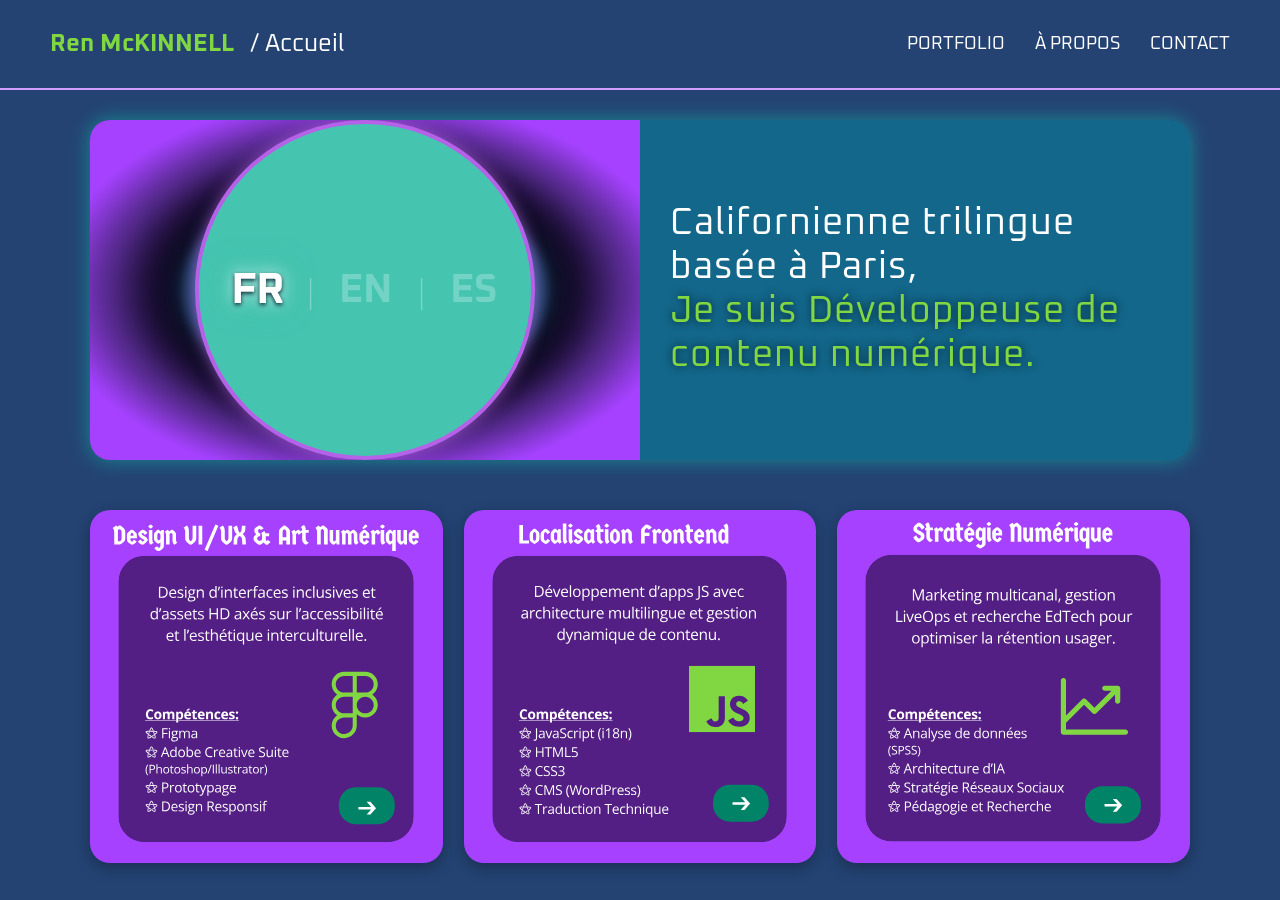
==== commit 39c195aa: "Update index.html" ====
--- a/index.html
+++ b/index.html
@@ -70,15 +70,15 @@
 </section>
 
 <section id="portfolio-grid">
-    <a href="projets.html#proj3" class="card-link">
+    <a href="projets.html#runaway-video-slide" class="card-link">
         <img src="UX FR.svg" alt="Design UI/UX & Art" class="lang-img" data-base-name="UX">
     </a>
 
-    <a href="projets.html#proj1" class="card-link">
+    <a href="projets.html#i18n" class="card-link">
         <img src="Localization FR.svg" alt="Code & Localisation" class="lang-img" data-base-name="Localization">
     </a>
 
-    <a href="projets.html#proj8" class="card-link">
+    <a href="projets.html#ferragamo-slide" class="card-link">
         <img src="Strategy FR.svg" alt="Stratégie & IA" class="lang-img" data-base-name="Strategy">
     </a>
 </section>
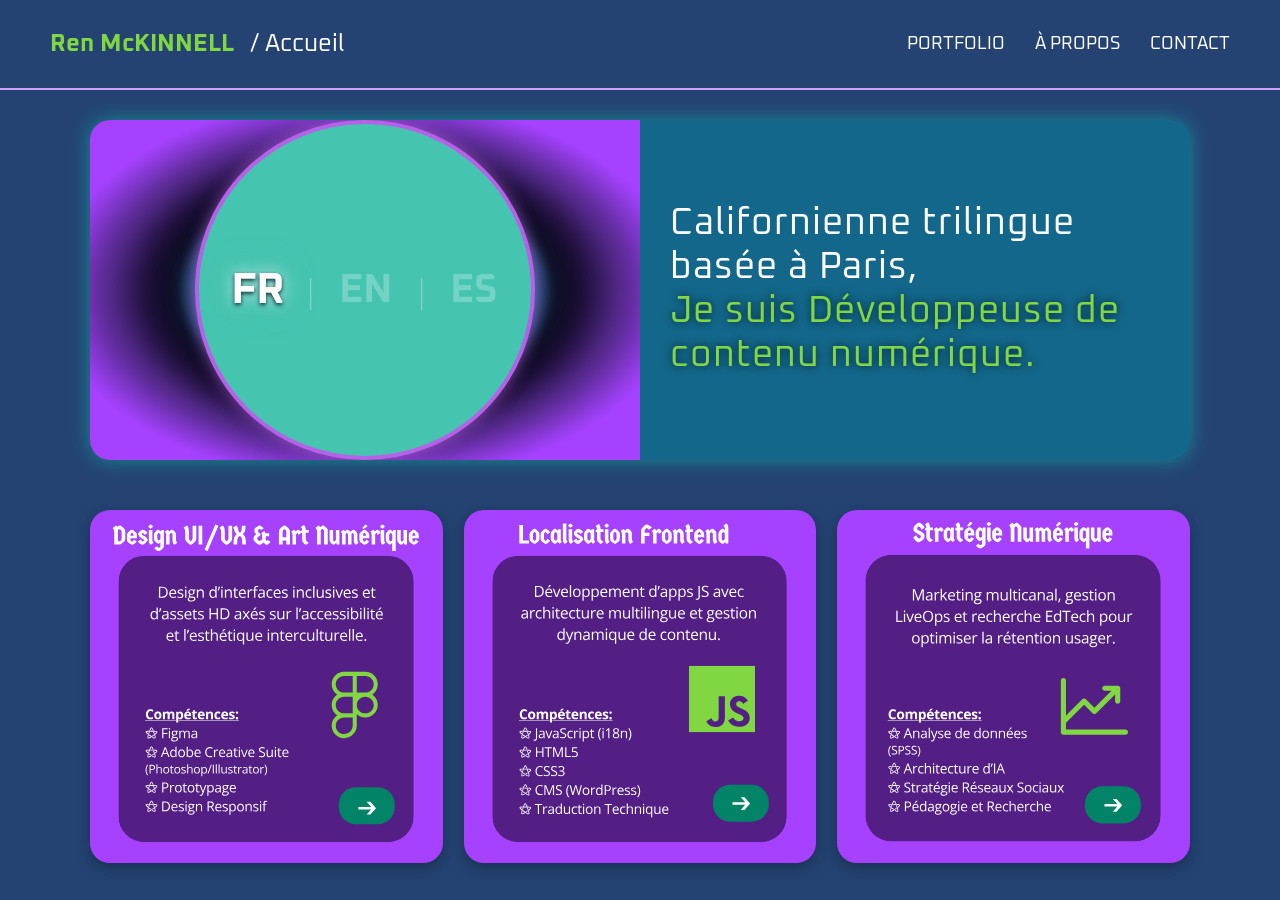
==== commit 7d9a8915: "Update index.html" ====
--- a/index.html
+++ b/index.html
@@ -70,7 +70,7 @@
 </section>
 
 <section id="portfolio-grid">
-    <a href="projets.html#runaway-video-slide" class="card-link">
+    <a href="projets.html#owl-animation-slide" class="card-link">
         <img src="UX FR.svg" alt="Design UI/UX & Art" class="lang-img" data-base-name="UX">
     </a>
 
@@ -78,7 +78,7 @@
         <img src="Localization FR.svg" alt="Code & Localisation" class="lang-img" data-base-name="Localization">
     </a>
 
-    <a href="projets.html#ferragamo-slide" class="card-link">
+    <a href="projets.html#runaway-video-slide" class="card-link">
         <img src="Strategy FR.svg" alt="Stratégie & IA" class="lang-img" data-base-name="Strategy">
     </a>
 </section>
--- a/styles.css
+++ b/styles.css
@@ -1,3 +1,19 @@
+/* =========================================
+   SMOOTH PAGE LOAD ANIMATION
+   ========================================= */
+body {
+    animation: fadeIn 0.6s ease-out forwards;
+}
+
+@keyframes fadeIn {
+    0% { 
+        opacity: 0; 
+    }
+    100% { 
+        opacity: 1; 
+    }
+}
+
 :root {
     --bg-navy: #244373;     /* Page background */
     --accent-purple: #b562e8;
@@ -1112,3 +1128,41 @@
 .contact-container { padding: 10px !important; min-height: 85vh; }
 .console-container { padding: 30px !important; }
 .console-grid { gap: 15px !important; }
+
+/* =========================================
+   MASTER PERFECTIONIST SYNC (SURGICAL)
+   ========================================= */
+
+/* 1. Force exact same transition timing for everything in the hero */
+.profile-card, 
+.fade-in-text, 
+.highlight,
+.circular-avatar {
+    transition: all 0.5s cubic-bezier(0.4, 0, 0.2, 1) !important;
+}
+
+#portfolio-grid .lang-img {
+    /* Kill the transition on the images so the language swap is INSTANT */
+    transition: none !important; 
+    will-change: contents;
+    backface-visibility: hidden;
+}
+
+/* Keep the hover movement snappy but smooth */
+#portfolio-grid .card-link {
+    transition: transform 0.2s cubic-bezier(0, 0, 0.2, 1) !important;
+    display: inline-block;
+}
+
+/* 3. CV BUTTON: Matches your #cv-button and .download-button */
+#cv-button.download-button {
+    border: 1px solid #D19DFF !important; /* Your Purple */
+    color: #D19DFF !important;
+    background: rgba(209, 157, 255, 0.05) !important;
+    transition: all 0.3s ease !important;
+}
+
+#cv-button.download-button:hover {
+    background: rgba(209, 157, 255, 0.2) !important;
+    box-shadow: 0 0 15px rgba(209, 157, 255, 0.4) !important;
+}
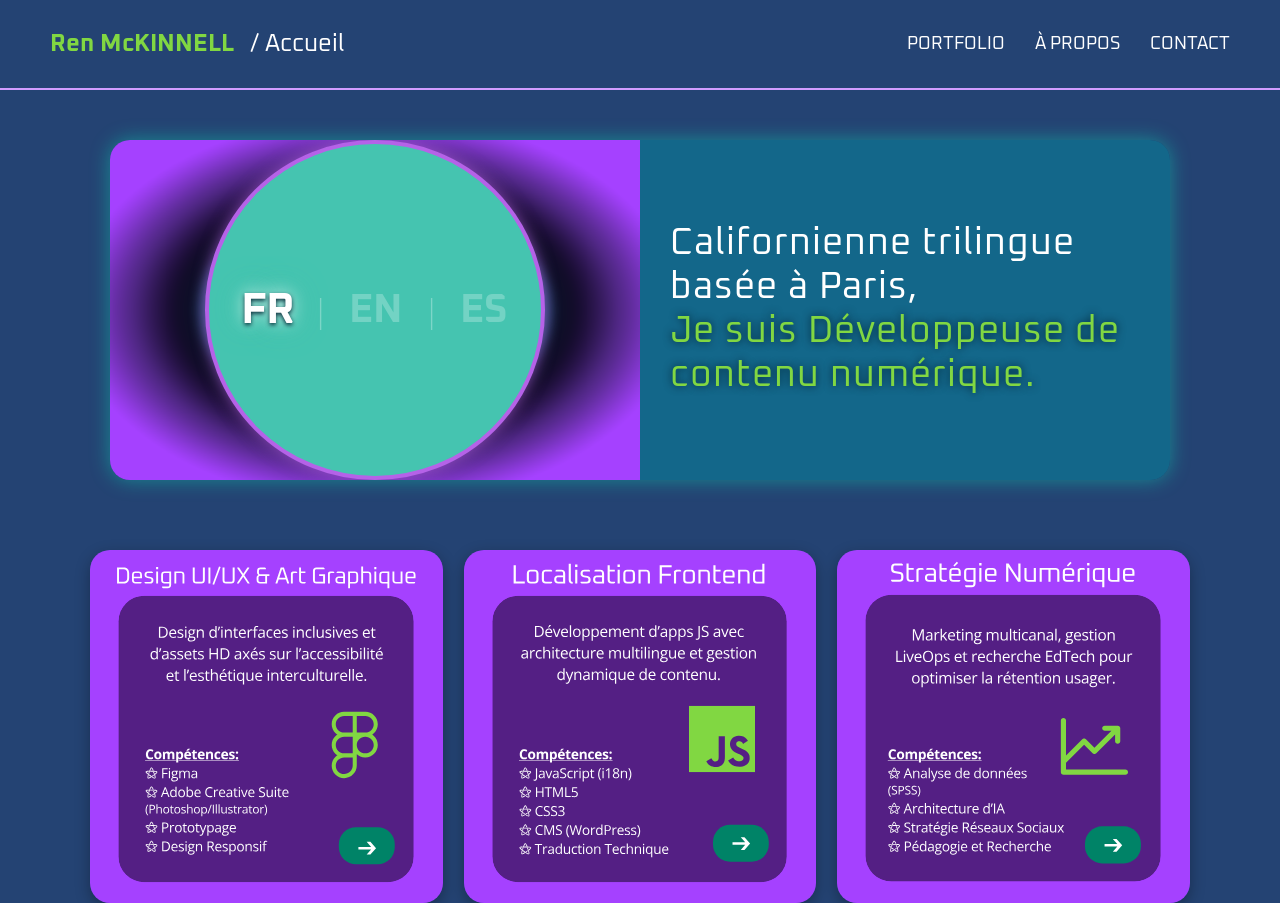
==== commit 69bfd0de: "Update index.html" ====
--- a/index.html
+++ b/index.html
@@ -21,7 +21,7 @@
 
 <header id="main-header">
     <a href="index.html" class="home-link">
-        <h1><span class="name-highlight">Ren McKINNELL</span> <span class="page-slash">/ Accueil</span></h1>
+        <h1><span class="name-highlight">Ren McKINNELL</span> <span class="page-slash" data-key="nav_page_title">/ Accueil</span></h1>
     </a>
 
     <div class="lang-switcher-container">
--- a/styles.css
+++ b/styles.css
@@ -390,14 +390,19 @@
 
 .profile-card {
     display: flex;
-    width: 100%; 
+    box-sizing: border-box !important;
+    width: calc(100% - 40px) !important;
+    margin: 20px auto !important;
     border-radius: 20px; 
-    box-shadow: 0 0 20px rgba(8, 248, 197, 0.4); 
+    /* The 0 0 offset ensures the glow is perfectly centered */
+    box-shadow: 0 0 20px rgba(8, 248, 197, 0.4) !important; 
     transition: all 0.3s ease-in-out;
+    overflow: visible !important;
 }
 
 .profile-card:hover {
-    box-shadow: 0 0 35px var(--accent-cyan);
+    /* Maintained 0 0 offset for a consistent halo on hover */
+    box-shadow: 0 0 35px var(--accent-cyan) !important;
 }
 
 .circular-avatar {
@@ -438,12 +443,18 @@
 }
 
 .text-content {
+
+    flex: 1 !important;
+    padding: 30px !important; 
+    max-width: 50%;
+    word-wrap: break-word;
     display: flex;
     flex-direction: column;
     justify-content: center;
+    display: flex;
+    flex-direction: column;
+    justify-content: center;
     background-color: #13678A; 
-    flex: 0 0 50%; 
-    padding: 40px 30px; 
     border-top-right-radius: inherit;
     border-bottom-right-radius: inherit;
 }
@@ -720,6 +731,7 @@
     font-size: 1.1rem;
     transition: transform 0.3s ease, box-shadow 0.3s ease;
     cursor: pointer;
+    margin-top: 10px !important;
 }
 
 .download-button:hover {
@@ -1154,15 +1166,123 @@
     display: inline-block;
 }
 
-/* 3. CV BUTTON: Matches your #cv-button and .download-button */
 #cv-button.download-button {
-    border: 1px solid #D19DFF !important; /* Your Purple */
-    color: #D19DFF !important;
-    background: rgba(209, 157, 255, 0.05) !important;
+    background-color: #CA75F2 !important; /* Solid purple to match the first photo */
+    color: #FFFFFF !important; /* Solid white text */
+    border: none !important; /* Removes the thin outline */
+    box-shadow: none !important;
     transition: all 0.3s ease !important;
 }
 
 #cv-button.download-button:hover {
-    background: rgba(209, 157, 255, 0.2) !important;
-    box-shadow: 0 0 15px rgba(209, 157, 255, 0.4) !important;
-}
+    background-color: #B85DE6 !important; /* Slightly deeper purple on hover */
+    box-shadow: 0 0 15px rgba(202, 117, 242, 0.6) !important; /* Purple glow */
+    color: #FFFFFF !important;
+}
+
+/* =========================================
+   SLIDE TOOLS - "CARD WITHIN A CARD" EFFECT
+   ========================================= */
+
+/* =========================================
+   SLIDE TOOLS - INSET BOX + OXANIUM HEADER
+   ========================================= */
+
+/* 1. The Container (The Border/Box) */
+.slide-info .tools {
+    background: rgba(255, 255, 255, 0.06); 
+    border-radius: 12px; 
+    padding: 18px 20px; 
+    margin-top: 25px; 
+    border: 1px solid rgba(255, 255, 255, 0.08); 
+    display: block; 
+    line-height: 1.6; 
+}
+
+/* 2. The Header (The Green Oxanium Text) */
+.slide-info .tools strong {
+    font-family: 'Oxanium', sans-serif !important;
+    color: #8CE12B; /* Vibrant green */
+    font-size: 1.15em;
+    font-weight: 700;
+    letter-spacing: 0.5px;
+    display: block; /* Puts the header on its own line */
+    margin-bottom: 0px; /* Breathing room before the stars */
+}
+
+/* =========================================
+   WATCH ON YOUTUBE - OVERLAY BUTTON
+   ========================================= */
+
+/* The container gets the hand cursor back and allows the button to center */
+.video-container {
+    position: relative !important;
+    cursor: pointer !important; 
+}
+
+/* Bulletproof centering over the image */
+.watch-youtube-button {
+    position: absolute;
+    top: 50%;
+    left: 50%;
+    transform: translate(-50%, -50%); /* Centers it perfectly on the X and Y axis */
+    background-color: #CA75F2 !important;
+    color: #FFFFFF !important;
+    padding: 16px 32px;
+    border-radius: 40px;
+    font-family: 'Oxanium', sans-serif !important; /* 🎯 THE OXANIUM UPGRADE */
+    font-size: 1.1rem;
+    font-weight: 700;
+    text-decoration: none !important;
+    border: none !important;
+    box-shadow: 0 6px 20px rgba(0,0,0,0.5) !important;
+    transition: all 0.3s ease !important;
+    z-index: 10;
+    letter-spacing: 0.5px; /* Gives the tech font breathing room */
+}
+
+.watch-youtube-button:hover {
+    background-color: #B85DE6 !important;
+    box-shadow: 0 0 25px rgba(202, 117, 242, 0.8) !important; 
+    transform: translate(-50%, -50%) scale(1.05); /* Keeps it centered while giving it a little pop */
+}
+
+#terminal-text-content p {
+    font-size: 1.10rem; /* Bumps up the size */
+    line-height: 1.25;   /* Adds breathing room between the lines */
+    color: var(--text-green);
+    margin: 11px;     /* Ensures it's a crisp, readable off-white */
+}
+
+/* Keeps your bolded name looking sharp */
+#terminal-text-content strong {
+    color: var(--text-green);
+    font-weight: 700;
+}
+
+.terminal-body { /* Replace with your actual layout element, e.g. #terminal-content */
+    display: flex; /* Assuming it's already flex */
+    align-items: center; /* THE FIX! This forces vertical centering of columns */
+}
+
+/* =========================================
+   TERMINAL TEXT & BUTTON ALIGNMENT FIXES
+   ========================================= */
+
+/* 1. STRIP PARAGRAPH MARGINS (Centers the text block with the photo) */
+#terminal-text-content p:first-child {
+    margin-top: 0 !important;
+}
+
+#terminal-text-content p:last-child {
+    margin-bottom: 0 !important;
+}
+
+/* 2. SHRINK THE GAP BETWEEN TERMINAL & BUTTON */
+#terminal-window {
+    margin-bottom: 15px !important; /* Shrinks the space below the terminal */
+}
+
+.download-button {
+    margin-top: 0px !important; /* Stops the button from pushing itself away */
+}
